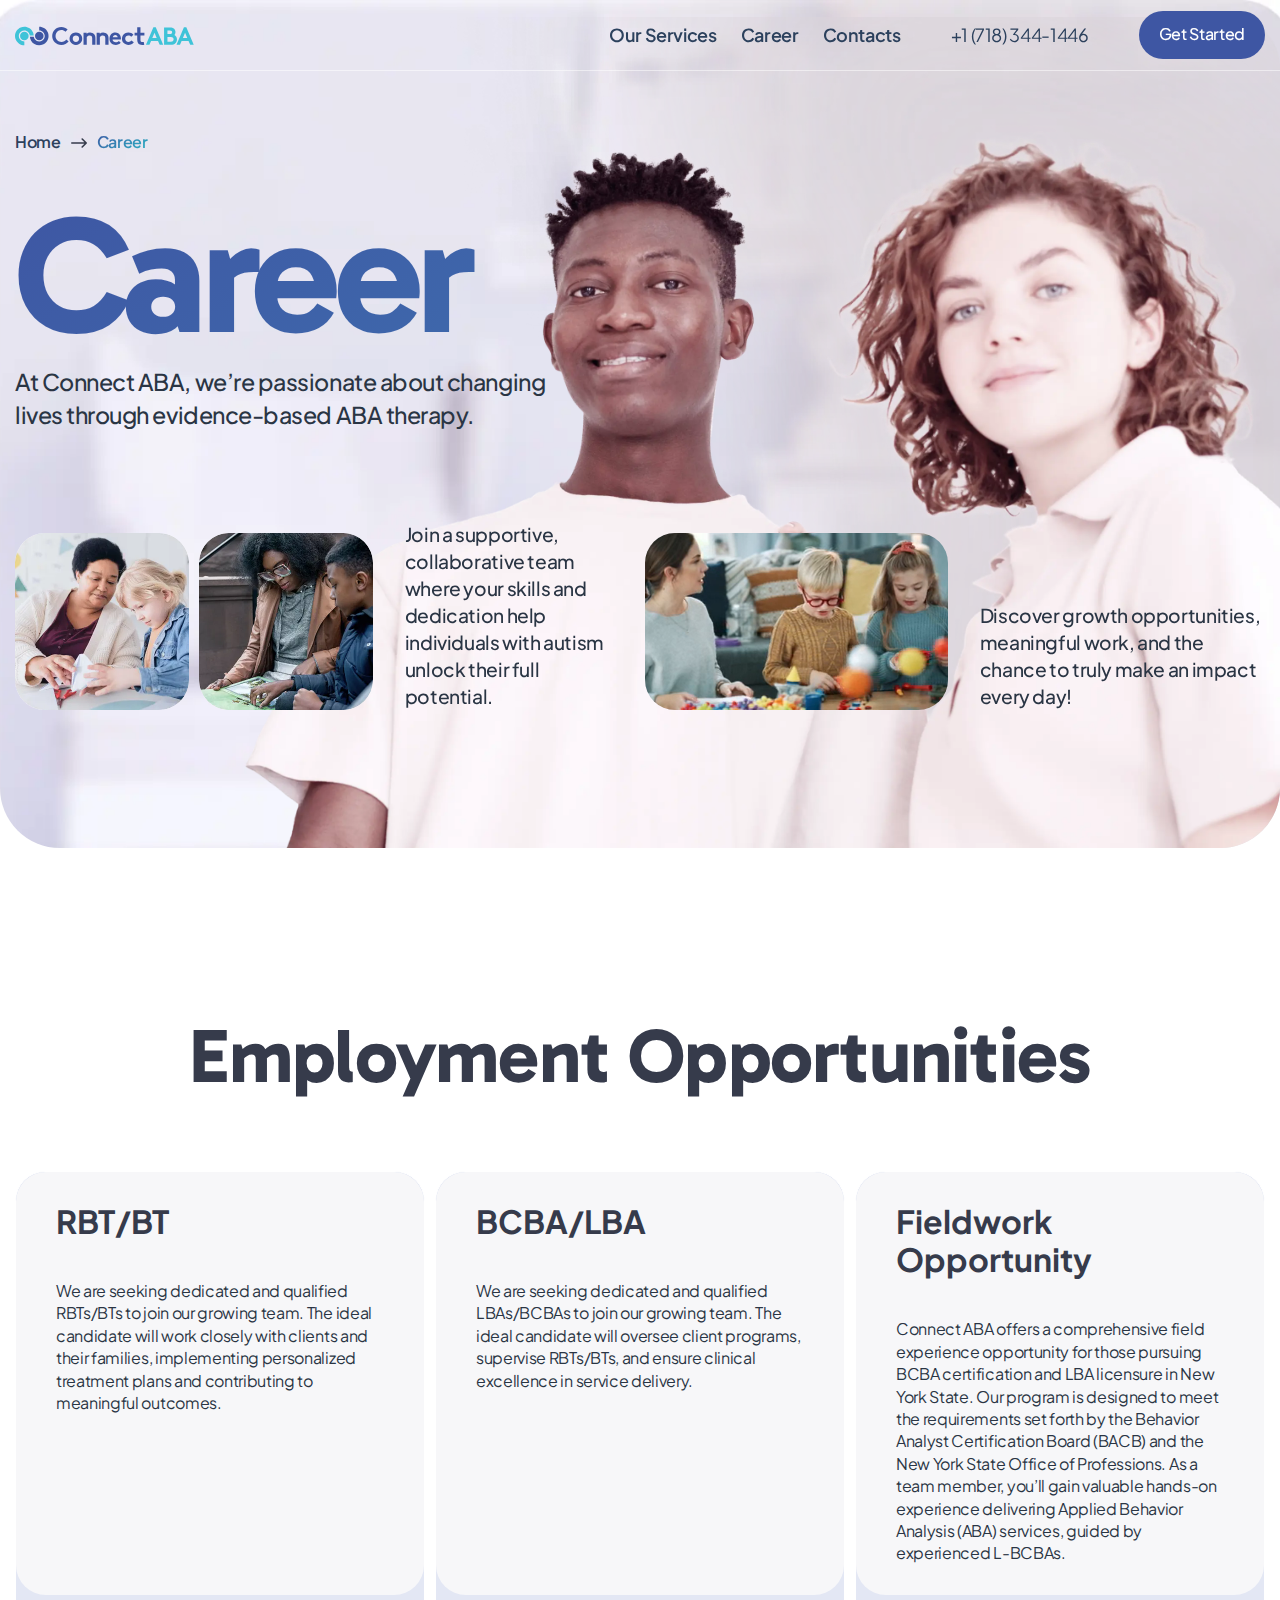
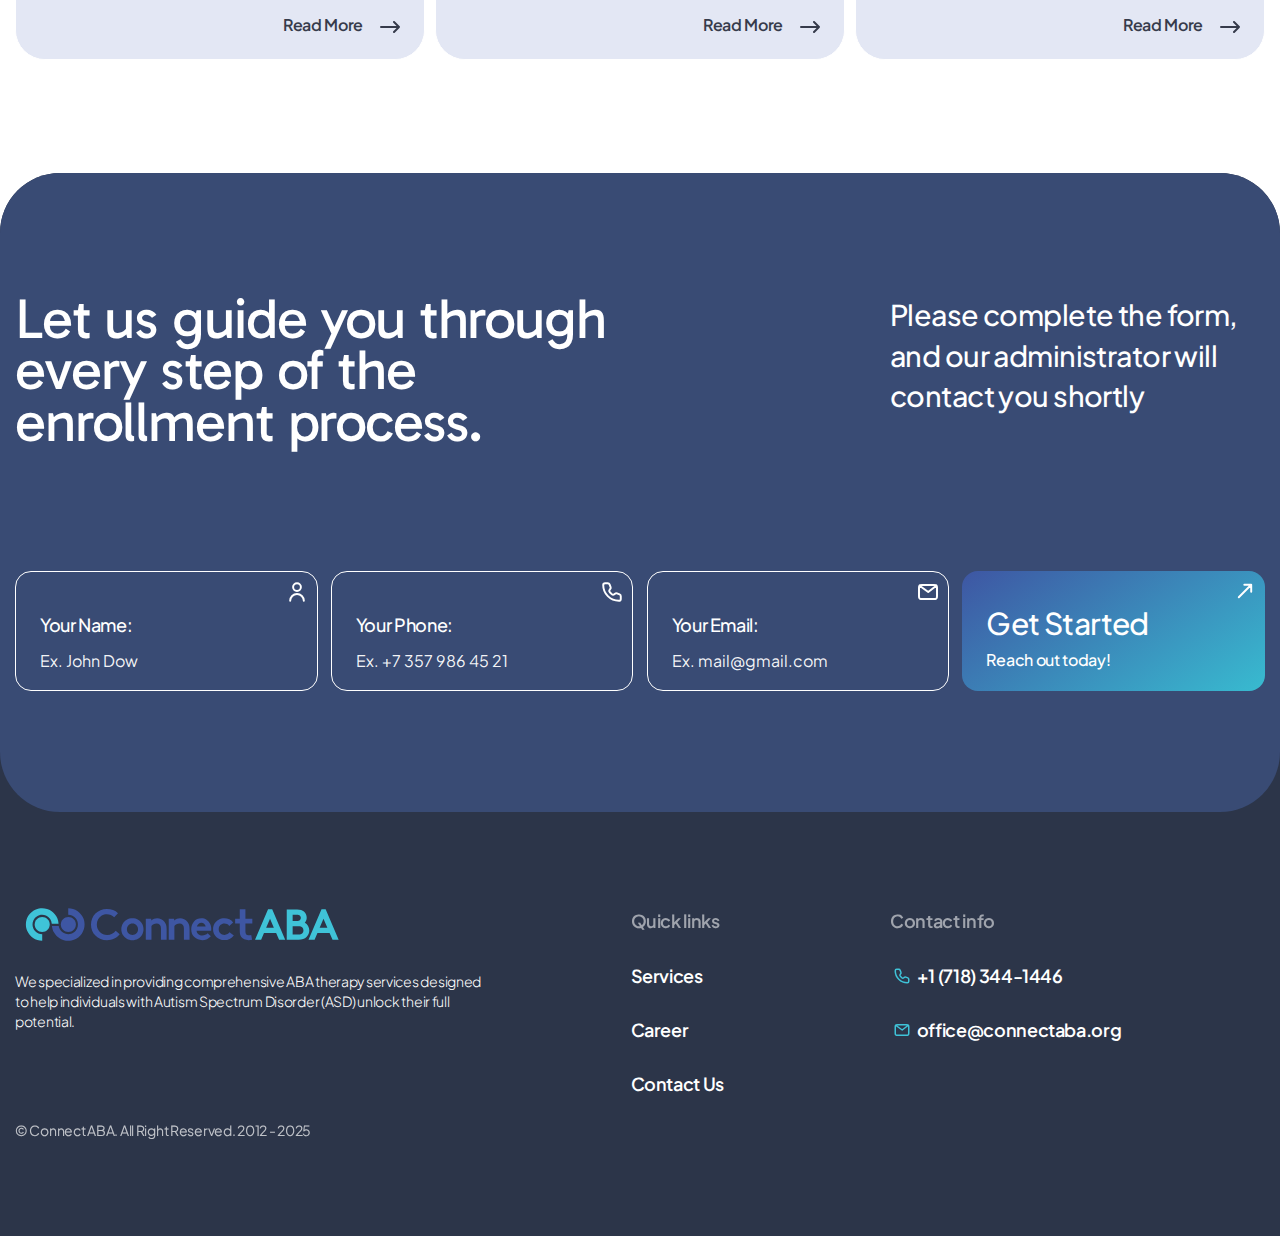
==== career.html @ 240b6f16 "Fix 2" ====
<!DOCTYPE html>
<html lang="en">

<head>
	<title>Career</title>
	<meta charset="UTF-8">
	<meta http-equiv="X-UA-Compatible" content="IE=edge">
	<meta name="format-detection" content="telephone=no">
	<link rel="stylesheet" href="css/style.min.css?_v=20250211203432">
	<link rel="shortcut icon" href="img/favicon.webp" type="image/x-icon">
	<link rel="icon" href="img/favicon.webp" type="image/x-icon">
	<meta name="robots" content="noindex, nofollow">
	<meta name="viewport" content="width=device-width, initial-scale=1.0, maximum-scale=1.2">

	<meta name="keywords" content="">
	<meta name="description" content="">
	<meta name="author" content="">
	<meta name="dcterms.dateCopyrighted" content="2025">
	<meta name="dcterms.rightsHolder" content="">
	<meta name="geo.placename" content="">
	<meta name="geo.region" content="en-us">
	<meta property="og:locale" content="en_US">
	<meta property="og:type" content="website">
	<meta name="twitter:card" content="summary">

</head>

<body>
	<div class="wrapper">
		<header data-scroll="50" class="header">
			<div class="header__container">
				<a href="index.html" style="width: 91px; height: 11px; display: block;" class="header__logo"><img src="img/logo.svg" alt="ConnectABA logo"></a>
				<div class="menu-header">
					<button type="button" class="menu-header__icon icon-menu" aria-label="Mobile menu button"><span></span></button>
					<nav class="menu-header__body">
						<a href="index.html" style="width: 191px; height: 20px; display: block;" class="logo-header-mobile"><img src="img/logo-white.svg" alt="ConnectABA logo"></a>
						<ul class="nav-menu">
							<li class="menu-item current-menu-item"><a href="our-services.html">Our Services</a></li>
							<li class="menu-item"><a href="career.html">Career</a></li>
							<li class="menu-item"><a href="contacts.html">Contacts</a></li>
						</ul>
						<a href="tel:+17183441446" class="menu-header__phone">+1 (718) 344-1446</a>
						<a href="#" data-popup="#popup" class="menu-header__button">Get Started</a>
						<a class="menu-header__mail" href="mailto:office@connectaba.org">office@connectaba.org</a>
						<div class="copyright-text">&#169; Connect ABA. All Right Reserved. 2012 - 2025</div>
					</nav>
				</div>
			</div>
		</header>
		<main class="page">


			<!-- SECTION hero -->
			<section class="hero career">

				<picture>
					<source media="(min-width: 320px) and (max-width: 1024px)" srcset="img/bg-mob-career-section-1.webp" />
					<img src="img/bg-pc-career-section-1.webp" class="bg-hero" alt="Section background">
				</picture>
				<picture>
					<source media="(min-width: 320px) and (max-width: 768px)" srcset="img/image-mob-career-section-1.webp" />
					<img src="img/image-pc-career-section-1.webp" class="image-hero" alt="Smiling couple">
				</picture>

				<div class="hero__container">

					<div class="breadcrumps">
						<a href="">Home</a>
						<img src="img/icon-arrow-right.svg" alt="Right arrow icon">
						<span class="gradient">Career</span>
					</div>

					<div class="hero__content">
						<h1 class="hero__title gradient-1">
							Career
						</h1>
						<div class="hero__description">
							At Connect ABA, we’re passionate about changing lives through evidence-based ABA therapy.
						</div>

						<div class="career-row">
							<div class="career-row__col career-row__col--1">
								<picture>
									<source media="(min-width: 320px) and (max-width: 1200px)" srcset="img/career-mob-01.webp" />
									<img src="img/career-pc-01.webp" alt="Teacher helping girl">
								</picture>
								<picture>
									<source media="(min-width: 320px) and (max-width: 1200px)" srcset="img/career-mob-02.webp" />
									<img src="img/career-pc-02.webp" alt="Teacher helping boy">
								</picture>
								<div class="career-row__text career-row__text--1">
									Join a supportive, collaborative team where your skills and dedication help individuals with autism unlock their full potential.
								</div>
							</div>
							<div class="career-row__col career-row__col--2">
								<div class="career-row__text career-row__text--2">
									Discover growth opportunities, meaningful work, and the chance to truly make an impact every day!
								</div>
								<div class="video-button">
									<!-- <img src="img/icon-play.svg" class="button-play" alt="Play button">
										<picture>
											<source media="(min-width: 320px) and (max-width: 768px)" srcset="img/career-mob-03.webp"/>
											<img src="img/career-pc-03.webp" alt="Teacher helping girl and boy">
										</picture> -->
									<video class="started-video__bg-video started-video__bg-video--pc" autoplay="" muted="" loop="">
										<source src="img/4_mother_help.mp4" type="video/mp4">
										<source src="img/4_mother_help.webm" type="video/webm">
										<source src="img/4_mother_help.mov" type="video/mov">
									</video>
								</div>
							</div>
						</div>
					</div>

				</div>
			</section>
			<!-- End of SECTION hero -->


			<!-- SECTION opportunities -->
			<section class="opportunities">
				<div class="opportunities__container">

					<h2 class="opportunities__title">
						Employment Opportunities
					</h2>
					<div class="items">
						<div class="item">
							<div class="item__content">
								<div class="item__title">
									RBT/BT
								</div>
								<div class="item__text">
									We are seeking dedicated and qualified RBTs/BTs to join our growing team. The ideal candidate will work closely with clients and their families, implementing personalized treatment plans and contributing to meaningful outcomes.
								</div>
							</div>
							<div class="item__bottom">
								<a href="#" data-popup="#rbt-bt" class="item__link">Read More</a>
							</div>
						</div>

						<div class="item">
							<div class="item__content">
								<div class="item__title">
									BCBA/LBA
								</div>
								<div class="item__text">
									We are seeking dedicated and qualified LBAs/BCBAs to join our growing team. The ideal candidate will oversee client programs, supervise RBTs/BTs, and ensure clinical excellence in service delivery.
								</div>
							</div>
							<div class="item__bottom">
								<a href="#" data-popup="#bcba-lba" class="item__link">Read More</a>
							</div>
						</div>

						<div class="item">
							<div class="item__content">
								<div class="item__title">
									Fieldwork Opportunity
								</div>
								<div class="item__text">
									Connect ABA offers a comprehensive field experience opportunity for those pursuing BCBA certification and LBA licensure in New York State. Our program is designed to meet the requirements set forth by the Behavior Analyst Certification Board (BACB) and the New York State Office of Professions. As a team member, you’ll gain valuable hands-on experience delivering Applied Behavior Analysis (ABA) services, guided by experienced L-BCBAs.
								</div>
							</div>
							<div class="item__bottom">
								<a href="#" data-popup="#fieldwork-opportunity" class="item__link">Read More</a>
							</div>
						</div>
					</div>
				</div>
			</section>
			<!-- End of SECTION opportunities -->

		</main>
		<footer class="footer">

			<!-- SECTION footer-blue -->
			<section class="footer-blue">
				<div class="footer-blue__container">
					<div class="footer-blue__texts">
						<h3 class="footer-blue__title">
							Let us guide you through every step of the enrollment process.
						</h3>
						<div class="footer-blue__description">
							Please complete the form, and our administrator will contact you shortly
						</div>
					</div>

					<form name="get-started" class="get-started" action="#" method="POST">
						<div class="get-started__items">
							<div class="get-started__item get-started__item--name">
								<img src="img/icon-user.svg" alt="Name form icon">
								<label for="get-started-name">Your Name:</label>
								<input type="text" id="get-started-name" name="get-started-name" placeholder="Ex. John Dow" class="input">
							</div>
							<div class="get-started__item get-started__item--phone">
								<img src="img/icon-phone.svg" alt="Phone form icon">
								<label for="get-started-phone">Your Phone:</label>
								<input type="text" id="get-started-phone" name="get-started-phone" placeholder="Ex. +7 357 986 45 21" class="input">
							</div>
							<div class="get-started__item get-started__item--email">
								<img src="img/icon-mail.svg" alt="Email form icon">
								<label for="get-started-email">Your Email:</label>
								<input type="text" id="get-started-email" name="get-started-email" placeholder="Ex. mail@gmail.com" class="input">
							</div>
							<div data-popup="#popup" class="get-started__item get-started__item--button no-border">
								<img src="img/icon-diagonal-arrow.svg" alt="Submit button form icon">
								<button class="button">
									<div class="button-text-1">Get Started</div>
									<div class="button-text-2">Reach out today!</div>
								</button>
							</div>
						</div>
					</form>
				</div>
			</section>
			<!-- End of SECTION footer-blue -->


			<!-- SECTION footer-dark -->
			<section class="footer-dark">
				<div class="footer-dark__container">
					<div class="footer-dark__row-1">
						<div class="col col-1">
							<img src="img/logo.svg" class="footer-logo" alt="Website logo">
							<p>We specialized in providing comprehensive ABA therapy services designed to help individuals with Autism Spectrum Disorder (ASD) unlock their full potential.</p>
						</div>
						<div class="col col-2">
							<h3 class="footer-title">Quick links</h3>
							<nav>
								<ul>
									<li><a href="our-services.html">Services</a></li>
									<li><a href="career.html">Career</a></li>
									<li><a href="contacts.html">Contact Us</a></li>
								</ul>
							</nav>
						</div>
						<div class="col">
							<h3 class="footer-title">Contact info</h3>
							<nav>
								<ul>
									<li>
										<a href="tel:+17183441446">
											<img src="img/icon-phone-blue.svg" alt="Phone icon">
											<span>+1 (718) 344-1446</span>
										</a>
									</li>
									<li>
										<a href="mailto:office@connectaba.org">
											<img src="img/icon-mail-blue.svg" alt="Email icon">
											<span>office@connectaba.org</span>
										</a>
									</li>
								</ul>
							</nav>
						</div>
					</div>
					<div class="footer-dark__row-2">
						&#169; Connect ABA. All Right Reserved. 2012 - 2025
					</div>
				</div>
			</section>
			<!-- End of SECTION footer-dark -->

		</footer>
	</div>
	<div id="popup" aria-hidden="true" class="popup">
		<div class="popup__wrapper">
			<div class="popup__content">
				<button data-close type="button" class="popup__close">
					<img src="img/icon-close-white.svg" alt="Close popup">
				</button>
				<div class="popup__text">
					<h2 class="popup-title">Get Started</h2>
					<h3 class="popup-description">Fill in the form and we will contact you shortly</h3>
					<form name="get-started" class="get-started" action="#" method="POST">
						<div class="get-started__items">
							<div class="get-started__item get-started__item--name">
								<img src="img/icon-user.svg" alt="Name form icon">
								<label for="name">Your Name:</label>
								<input type="text" id="name" name="name" placeholder="Ex. John Dow" class="input">
							</div>
							<div class="get-started__item get-started__item--phone">
								<img src="img/icon-phone.svg" alt="Phone form icon">
								<label for="phone">Your Phone:</label>
								<input type="text" id="phone" name="phone" placeholder="Ex. +7 357 986 45 21" class="input">
							</div>
							<div class="get-started__item get-started__item--email">
								<img src="img/icon-mail.svg" alt="Email form icon">
								<label for="email">Your Email:</label>
								<input type="text" id="email" name="email" placeholder="Ex. mail@gmail.com" class="input">
							</div>
							<div class="get-started__item get-started__item--button no-border">
								<img src="img/icon-diagonal-arrow.svg" alt="Submit button form icon">
								<button type="submit" class="button">
									<div class="button-text-1">Get Started</div>
									<div class="button-text-2">Reach out today!</div>
								</button>
							</div>
						</div>
					</form>
				</div>
			</div>
		</div>
	</div>







	<div id="rbt-bt" aria-hidden="true" class="popup popup-opportunities">
		<div class="popup__wrapper">
			<div class="popup__content">
				<button data-close type="button" class="popup__close">
					<img src="img/icon-close-blue.svg" alt="Close popup">
				</button>

				<div class="popup__top-content top-content">
					<img src="img/logo.svg" class="popup-logo" alt="Website logo">
					<div class="content-wrapper">
						<h2 class="top-content__title">
							Position RBT/BT
						</h2>
					</div>
					<div class="content-wrapper">
						<h3 class="top-content__subtitle">
							Position Overview
						</h3>
						<div class="top-content__text">
							We are seeking dedicated and qualified RBTs/BTs to join our growing team. The ideal candidate will work closely with clients and their families, implementing personalized treatment plans and contributing to meaningful outcomes.
						</div>
					</div>
					<div class="content-wrapper">
						<h3 class="top-content__subtitle">
							Key Responsibilities
						</h3>
						<div class="top-content__text">
							<ul>
								<li>Provide one-on-one ABA therapy to clients in various settings (home, daycare, community).</li>
								<li>Implement behavior intervention plans developed by the supervising BCBA.</li>
								<li>Collect and record data on client progress using agency tools/software.</li>
								<li>Communicate effectively with supervisors and families about client progress.</li>
								<li>Attend regular training sessions.</li>
							</ul>
						</div>
					</div>
					<div class="content-wrapper">
						<h3 class="top-content__subtitle">
							Qualifications
						</h3>
						<div class="top-content__text">
							<ul>
								<li>Competitive hourly/annual rates.</li>
								<li>Flexible scheduling options.</li>
								<li>Paid training and professional development opportunities.</li>
								<li>Pension Plan</li>
								<li>Paid sick hours</li>
							</ul>
						</div>
					</div>
					<div class="content-end">

					</div>
				</div>

				<div class="popup__text">
					<h2 class="popup-title">How to Apply</h2>
					<p class="popup-description">
						You can fill the form or submit a cover letter outlining your goals, along with your resume, to <a href="mailto:office@connectaba.org" aria-label="Send an email to office@connectaba.org">office@connectaba.org</a>. Use the subject line: <span>"RBT/BT Application – [Your Name]"</span>.
						<br>For inquiries, contact <a href="tel:+17183441446">+1 (718) 344-1446</a>.
					</p>
					<form name="get-started" class="get-started" action="#" method="POST">
						<div class="get-started__items">
							<div class="get-started__item get-started__item--name">
								<img src="img/icon-user.svg" alt="Name form icon">
								<label for="apply-form-name">Your Name:</label>
								<input type="text" id="apply-form-name" name="apply-form-name" placeholder="Ex. John Dow" class="input">
							</div>
							<div class="get-started__item get-started__item--email">
								<img src="img/icon-mail.svg" alt="Email form icon">
								<label for="apply-form-email">Your Email:</label>
								<input type="text" id="apply-form-email" name="apply-form-email" placeholder="Ex. mail@gmail.com" class="input">
							</div>
							<div class="get-started__item get-started__item--phone">
								<img src="img/icon-phone.svg" alt="Phone form icon">
								<label for="apply-form-phone">Your Phone:</label>
								<input type="text" id="apply-form-phone" name="apply-form-phone" placeholder="Ex. +7 357 986 45 21" class="input">
							</div>
							<div class="get-started__item get-started__item--resume">
								<img src="img/icon-resume.svg" alt="Resume form icon">
								<label for="apply-form-resume">Your Resume (pdf, docx):</label>
								</label>
								<input type="file" name="apply-form-resume" id="apply-form-resume" accept=".pdf, .docx" placeholder="Attach file. Allowed file types: .pdf, .docx" class="input">
							</div>
							<div class="get-started__item get-started__item--cover-letter">
								<label for="apply-form-cover-letter">Cover letter:</label>
								<textarea name="apply-form-cover-letter" id="apply-form-cover-letter" cols="30" rows="5" placeholder="Describe your problem as detailed as possible"></textarea>
							</div>
							<div class="get-started__item get-started__item--button no-border">
								<img src="img/icon-diagonal-arrow.svg" alt="Submit button form icon">
								<button type="submit" class="button">
									<div class="button-text-1">Apply</div>
									<div class="button-text-2">Let’s work together</div>
								</button>
							</div>
						</div>
					</form>
				</div>
			</div>
		</div>
	</div>















	<div id="bcba-lba" aria-hidden="true" class="popup popup-opportunities">
		<div class="popup__wrapper">
			<div class="popup__content">
				<button data-close type="button" class="popup__close">
					<img src="img/icon-close-blue.svg" alt="Popup close icon">
				</button>

				<div class="popup__top-content top-content">
					<img src="img/logo.svg" class="popup-logo" alt="Website logo">
					<div class="content-wrapper">
						<h2 class="top-content__title">
							Position BCBA/LBA
						</h2>
					</div>
					<div class="content-wrapper">
						<h3 class="top-content__subtitle">
							Position Overview
						</h3>
						<div class="top-content__text">
							We are seeking dedicated and qualified LBAs/BCBAs to join our growing team. The ideal candidatewill oversee client programs, supervise RBTs/BTs, and ensure clinical excellence in service delivery.
						</div>
					</div>
					<div class="content-wrapper">
						<h3 class="top-content__subtitle">
							Qualifications
						</h3>
						<div class="top-content__text">
							<ul>
								<li>Current BCBA certification and New York State licensure as an LBA.</li>
								<li>Candidates with an LBA (Graduate Permit) are also welcome to apply.</li>
							</ul>
						</div>
					</div>
					<div class="content-wrapper">
						<h3 class="top-content__subtitle">
							Benefits
						</h3>
						<div class="top-content__text">
							<ul>
								<li>Competitive hourly/annual rates.</li>
								<li>Flexible scheduling options.</li>
								<li>Paid training and professional development opportunities.</li>
								<li>Pension plan</li>
								<li>Paid sick hours</li>
							</ul>
						</div>
					</div>
					<div class="content-end">

					</div>
				</div>

				<div class="popup__text">
					<h2 class="popup-title">How to Apply</h2>
					<p class="popup-description">
						You can fill the form or submit a cover letter outlining your goals, along with your resume, to <a href="mailto:office@connectaba.org" aria-label="Send an email to office@connectaba.org">office@connectaba.org</a>. Use the subject line: <span>"RBT/BT Application – [Your Name]"</span>.
						<br>For inquiries, contact <a href="tel:+17183441446">+1 (718) 344-1446</a>.
					</p>
					<form name="get-started" class="get-started" action="#" method="POST">
						<div class="get-started__items">
							<div class="get-started__item get-started__item--name">
								<img src="img/icon-user.svg" alt="Name form icon">
								<label for="bcba-lba-apply-form-name">Your Name:</label>
								<input type="text" id="bcba-lba-apply-form-name" name="bcba-lba-apply-form-name" placeholder="Ex. John Dow" class="input">
							</div>
							<div class="get-started__item get-started__item--email">
								<img src="img/icon-mail.svg" alt="Email form icon">
								<label for="bcba-lba-apply-form-email">Your Email:</label>
								<input type="text" id="bcba-lba-apply-form-email" name="bcba-lba-apply-form-email" placeholder="Ex. mail@gmail.com" class="input">
							</div>
							<div class="get-started__item get-started__item--phone">
								<img src="img/icon-phone.svg" alt="Phone form icon">
								<label for="bcba-lba-apply-form-phone">Your Phone:</label>
								<input type="text" id="bcba-lba-apply-form-phone" name="bcba-lba-apply-form-phone" placeholder="Ex. +7 357 986 45 21" class="input">
							</div>
							<div class="get-started__item get-started__item--resume">
								<img src="img/icon-resume.svg" alt="Resume form icon">
								<label for="bcba-lba-apply-form-resume">Your Resume (pdf, docx):</label>
								<input type="file" name="bcba-lba-apply-form-resume" id="bcba-lba-apply-form-resume" accept=".pdf, .docx" placeholder="Attach file. Allowed file types: .pdf, .docx" class="input">
							</div>
							<div class="get-started__item get-started__item--cover-letter">
								<label for="bcba-lba-apply-form-cover-letter">Cover letter:</label>
								<textarea name="bcba-lba-apply-form-cover-letter" id="bcba-lba-apply-form-cover-letter" cols="30" rows="5" placeholder="Describe your problem as detailed as possible"></textarea>
							</div>
							<div class="get-started__item get-started__item--button no-border">
								<img src="img/icon-diagonal-arrow.svg" alt="Submit button form icon">
								<button type="submit" class="button">
									<div class="button-text-1">Apply</div>
									<div class="button-text-2">Let’s work together</div>
								</button>
							</div>
						</div>
					</form>
				</div>
			</div>
		</div>
	</div>

















	<div id="fieldwork-opportunity" aria-hidden="true" class="popup popup-opportunities">
		<div class="popup__wrapper">
			<div class="popup__content">
				<button data-close type="button" class="popup__close">
					<img src="img/icon-close-blue.svg" alt="Close popup icon">
				</button>

				<div class="popup__top-content top-content">
					<img src="img/logo.svg" class="popup-logo" alt="Website logo">
					<div class="content-wrapper">
						<h2 class="top-content__title">
							Fieldwork opportunity
						</h2>
					</div>
					<div class="content-wrapper">
						<h3 class="top-content__subtitle">
							Fieldwork opportunity for BCBA certification and LBA license
						</h3>
						<div class="top-content__text">
							Connect ABA offers a comprehensive field experience opportunity for those pursuing BCBA certification and LBA licensure in New York State. Our program is designed to meet the requirements set forth by the Behavior Analyst Certification Board (BACB) and the New York State Office of Professions. As a team member, you’ll gain valuable hands-on experience delivering Applied Behavior Analysis (ABA) services, guided by experienced L-BCBAs.
						</div>
					</div>
					<div class="content-wrapper">
						<h3 class="top-content__subtitle">
							Program Highlights
						</h3>
						<div class="top-content__text">
							<ul>
								<li>Work under the direct supervision of experienced L-BCBAs.</li>
								<li>Tailored schedules to meet the needs of students and working professionals.</li>
								<li>Gain exposure to a variety of cases, including different age groups and developmental challenges.</li>
								<li>Enhance skills in conducting assessments, designing intervention plans, and monitoring client progress.</li>
								<li>Receive training on adhering to the BACB’s ethical standards and best practices.</li>
							</ul>
						</div>
					</div>
					<div class="content-wrapper">
						<h3 class="top-content__subtitle">
							Qualifications
						</h3>
						<div class="top-content__text">
							<ul>
								<li>Competitive hourly/annual rates.</li>
								<li>Flexible scheduling options.</li>
								<li>Paid training and professional development opportunities.</li>
								<li>Pension Plan</li>
								<li>Paid sick hours</li>
							</ul>
						</div>
					</div>
					<div class="content-end">

					</div>
				</div>

				<div class="popup__text">
					<h2 class="popup-title">How to Apply</h2>
					<p class="popup-description">
						You can fill the form or submit a cover letter outlining your goals, along with your resume, to <a href="mailto:office@connectaba.org" aria-label="Send an email to office@connectaba.org">office@connectaba.org</a>. Use the subject line: <span>"RBT/BT Application – [Your Name]"</span>.
						<br>For inquiries, contact <a href="tel:+17183441446">+1 (718) 344-1446</a>.
					</p>
					<form name="get-started" class="get-started" action="#" method="POST">
						<div class="get-started__items">
							<div class="get-started__item get-started__item--name">
								<img src="img/icon-user.svg" alt="Name form icon">
								<label for="opportunity-apply-form-name">Your Name:</label>
								<input type="text" id="opportunity-apply-form-name" name="opportunity-apply-form-name" placeholder="Ex. John Dow" class="input">
							</div>
							<div class="get-started__item get-started__item--email">
								<img src="img/icon-mail.svg" alt="Email form icon">
								<label for="opportunity-apply-form-email">Your Email:</label>
								<input type="text" id="opportunity-apply-form-email" name="opportunity-apply-form-email" placeholder="Ex. mail@gmail.com" class="input">
							</div>
							<div class="get-started__item get-started__item--phone">
								<img src="img/icon-phone.svg" alt="Phone form icon">
								<label for="opportunity-apply-form-phone">Your Phone:</label>
								<input type="text" id="opportunity-apply-form-phone" name="opportunity-apply-form-phone" placeholder="Ex. +7 357 986 45 21" class="input">
							</div>
							<div class="get-started__item get-started__item--resume">
								<img src="img/icon-resume.svg" alt="Resume form icon">
								<label for="opportunity-apply-form-resume">Your Resume (pdf, docx):</label>
								</label>
								<input type="file" name="opportunity-apply-form-resume" id="opportunity-apply-form-resume" accept=".pdf, .docx" placeholder="Attach file. Allowed file types: .pdf, .docx" class="input">
							</div>
							<div class="get-started__item get-started__item--cover-letter">
								<label for="opportunity-apply-form-cover-letter">Cover letter:</label>
								<textarea name="opportunity-apply-form-cover-letter" id="opportunity-apply-form-cover-letter" cols="30" rows="5" placeholder="Describe your problem as detailed as possible"></textarea>
							</div>
							<div class="get-started__item get-started__item--button no-border">
								<img src="img/icon-diagonal-arrow.svg" alt="Submit button form icon">
								<button type="submit" class="button">
									<div class="button-text-1">Apply</div>
									<div class="button-text-2">Let’s work together</div>
								</button>
							</div>
						</div>
					</form>
				</div>
			</div>
		</div>
	</div>
	<script src="js/app.min.js?_v=20250211203432"></script>
</body>

</html>
---- css/style.min.css ----
@font-face{font-family:Gabarito;font-display:swap;src:url(../fonts/Gabarito-Black.woff2) format("woff2");font-weight:900;font-style:normal}@font-face{font-family:Gabarito;font-display:swap;src:url(../fonts/Gabarito-Bold.woff2) format("woff2");font-weight:700;font-style:normal}@font-face{font-family:Gabarito;font-display:swap;src:url(../fonts/Gabarito-ExtraBold.woff2) format("woff2");font-weight:800;font-style:normal}@font-face{font-family:Gabarito;font-display:swap;src:url(../fonts/Gabarito-Medium.woff2) format("woff2");font-weight:500;font-style:normal}@font-face{font-family:Gabarito;font-display:swap;src:url(../fonts/Gabarito-Regular.woff2) format("woff2");font-weight:400;font-style:normal}@font-face{font-family:Gabarito;font-display:swap;src:url(../fonts/Gabarito-SemiBold.woff2) format("woff2");font-weight:600;font-style:normal}@font-face{font-family:Inter;font-display:swap;src:url(../fonts/Inter-Regular.woff2) format("woff2");font-weight:400;font-style:normal}@font-face{font-family:"Plus Jakarta Sans";font-display:swap;src:url(../fonts/PlusJakartaSans-Bold.woff2) format("woff2");font-weight:700;font-style:normal}@font-face{font-family:"Plus Jakarta Sans";font-display:swap;src:url(../fonts/PlusJakartaSans-ExtraBold.woff2) format("woff2");font-weight:800;font-style:normal}@font-face{font-family:"Plus Jakarta Sans";font-display:swap;src:url(../fonts/PlusJakartaSans-Light.woff2) format("woff2");font-weight:300;font-style:normal}@font-face{font-family:"Plus Jakarta Sans";font-display:swap;src:url(../fonts/PlusJakartaSans-Medium.woff2) format("woff2");font-weight:500;font-style:normal}@font-face{font-family:"Plus Jakarta Sans";font-display:swap;src:url(../fonts/PlusJakartaSans-Regular.woff2) format("woff2");font-weight:400;font-style:normal}@font-face{font-family:"Plus Jakarta Sans";font-display:swap;src:url(../fonts/PlusJakartaSans-SemiBold.woff2) format("woff2");font-weight:600;font-style:normal}*{padding:0;margin:0;border:0}*,*::after,*::before{box-sizing:border-box}*::after,*::before{display:inline-block}body,html{height:100%;min-width:320px}body{color:#2a3544;line-height:1;font-family:"Plus Jakarta Sans";font-size:1rem;-ms-text-size-adjust:100%;-moz-text-size-adjust:100%;-webkit-text-size-adjust:100%;-webkit-font-smoothing:antialiased;-moz-osx-font-smoothing:grayscale}button,input,textarea{font-family:"Plus Jakarta Sans";font-size:inherit;line-height:inherit;color:inherit;background-color:rgba(0,0,0,0)}input,textarea{width:100%}label{display:inline-block}button,option,select{cursor:pointer}a{display:inline-block;color:inherit;text-decoration:none}ul li{list-style:none}img{vertical-align:top}h1,h2,h3,h4,h5,h6{font-weight:inherit;font-size:inherit}.lock body{overflow:hidden;touch-action:none;-ms-scroll-chaining:none;overscroll-behavior:none}.wrapper{min-height:100%;display:flex;flex-direction:column;overflow:hidden}@supports(overflow:clip){.wrapper{overflow:clip}}.wrapper>main{flex:1 1 auto}.wrapper>*{min-width:0}[class*=__container]{max-width:86.375rem;margin:0 auto;padding:0 .9375rem}[class*="--gc"]{display:grid;min-width:0;grid-template-columns:.9375rem 1fr minmax(auto,84.5rem) 1fr .9375rem}[class*="--gc"]>*{min-width:0;grid-column:3/4}.icon-menu{display:none}@media(max-width:64.06125em){.icon-menu{display:block;position:relative;width:1.875rem;height:1.125rem;z-index:5}}@media(max-width:64.06125em)and (any-hover:none){.icon-menu{cursor:default}}@media(max-width:64.06125em){.icon-menu span,.icon-menu::after,.icon-menu::before{content:"";transition:all .3s ease 0s;left:0;position:absolute;width:100%;height:.125rem;background-color:#363b4b;border-radius:1px}.icon-menu::before{top:0;width:68%}.icon-menu::after{bottom:0;width:68%}.icon-menu span{top:calc(50% - .0625rem)}.menu-open .icon-menu span{width:0;background-color:rgba(255,255,255,0)}.menu-open .icon-menu::after,.menu-open .icon-menu::before{background-color:#6379a6}.menu-open .icon-menu::before{top:calc(50% - .0625rem);-webkit-transform:rotate(-45deg);transform:rotate(-45deg)}.menu-open .icon-menu::after{bottom:calc(50% - .0625rem);-webkit-transform:rotate(45deg);transform:rotate(45deg)}}body::after{content:"";background-color:rgba(0,0,0,.5);position:fixed;width:100%;height:100%;top:0;left:0;opacity:0;transition:opacity .8s ease 0s;pointer-events:none;z-index:149}.popup-show body::after{opacity:1}.popup{position:fixed;top:0;left:0;bottom:0;right:0;padding:30px 10px;transition:visibility .8s ease 0s;visibility:hidden;pointer-events:none}.popup_show{z-index:150;visibility:visible;overflow:auto;pointer-events:auto}.popup_show .popup__content{visibility:visible;-webkit-transform:scale(1);transform:scale(1)}.popup__wrapper{display:flex;flex-direction:column;align-items:center;min-height:100%;flex:1 1 auto;width:100%;display:flex;justify-content:center;align-items:center}.popup__content{visibility:hidden;-webkit-transform:scale(0);transform:scale(0);transition:-webkit-transform .3s ease 0s;transition:transform .3s ease 0s;transition:transform .3s ease 0s,-webkit-transform .3s ease 0s;background-color:#eee;padding:20px;width:100%;max-width:900px;border-radius:20px}.lock .popup__content{visibility:visible}.popup__content{background:#394b74;border-radius:24px;max-width:1350px;padding:30px 20px 40px;overflow:hidden}@media(min-width:29.99875em){.popup__content{padding:30px 30px 60px}}@media(min-width:86.375em){.popup__content{padding:50px;border-radius:60px}}.popup__close{display:block;margin:0 0 0 auto;width:30px;height:30px;outline:0}@media(min-width:64.06125em){.popup__close{width:40px;height:40px}}@media(min-width:86.375em){.popup__close{width:50px;height:50px}}.popup__close img{width:100%;height:100%;transition:all .3s ease 0s}@media(any-hover:hover){.popup__close img:hover{-webkit-transform:rotate(-90deg);transform:rotate(-90deg)}}.popup .popup-title{font-family:Gabarito;font-weight:400;font-size:40px;line-height:90%;letter-spacing:-.02em;color:#fff;text-align:center;margin-bottom:20px;padding-top:30px}@media(min-width:29.99875em){.popup .popup-title{font-size:60px;padding-top:0}}@media(min-width:64.06125em){.popup .popup-title{font-size:80px}}.popup .popup-description{font-weight:500;font-size:16px;line-height:140%;letter-spacing:-.02em;color:#fff;text-align:center;margin-bottom:60px}@media(min-width:29.99875em){.popup .popup-description{font-size:25px;margin-bottom:70px}}@media(min-width:64.06125em){.popup .popup-description{font-size:30px;margin-bottom:80px}}.get-started__items{display:flex;flex-wrap:wrap;gap:10px;justify-content:space-between}.get-started__item{border:1px solid #fff;border-radius:16px;padding:24px 4px;height:120px;position:relative}@media(any-hover:hover){.get-started__item:hover{background:rgba(0,0,0,.1)}.get-started__item:active{background:rgba(0,0,0,.1)}}.get-started__item--name{flex:1 1 100%}@media(min-width:64.06125em){.get-started__item--name{flex:0 1 calc(50% - 5px)}}.get-started__item--phone{flex:1 1 100%}@media(min-width:64.06125em){.get-started__item--phone{flex:0 1 calc(50% - 5px)}}.get-started__item--email{flex:1 1 100%}@media(min-width:64.06125em){.get-started__item--email{flex:0 1 calc(70% - 10px)}}.get-started__item--button{background:linear-gradient(147deg,#3e56a3 0,#38bbd0 100%);flex:1 1 100%}@media(any-hover:hover){.get-started__item--button:hover{background:linear-gradient(147deg,#5770c4 0,#3fc3d8 65%,#3fc3d8 100%)}}@media(min-width:64.06125em){.get-started__item--button{flex:0 1 30%}}.get-started__item img{position:absolute;top:0;right:0;width:40px;height:40px}.get-started__item label{padding-top:18px;padding-bottom:1px;padding-left:20px;font-weight:500;font-size:18px;line-height:120%;letter-spacing:-.02em;color:#fff}.get-started .input{height:48px;padding:4px 20px;border-radius:12px;border:initial;color:#fff}.get-started .button{height:100%;width:100%;text-align:left}.get-started .button-text-1{font-weight:500;font-size:30px;line-height:120%;letter-spacing:-.02em;color:#fff;padding-top:10px;padding-bottom:9px;padding-left:20px}.get-started .button-text-2{font-weight:500;font-size:16px;line-height:120%;letter-spacing:-.02em;padding-left:20px;color:#fff}#video .popup__content,#video-2 .popup__content{padding-bottom:35.7%}.popup-opportunities .popup__close{position:relative;z-index:10}.popup-opportunities .popup__content{position:relative;z-index:2}.popup-opportunities .popup__text{position:relative;z-index:3}@media(min-width:64.06125em){.popup-opportunities .popup__text{padding:0 120px 50px}}@media(min-width:86.375em){.popup-opportunities .popup__text{padding:0 100px 50px}}.popup-opportunities .popup__text::before{content:"";position:absolute;border-radius:24px 24px 0 0;top:-59px;left:-30px;width:calc(100% + 60px);height:60px;background:#394b74;z-index:2}@media(min-width:86.375em){.popup-opportunities .popup__text::before{border-radius:60px 60px 0 0;left:-50px;width:calc(100% + 100px)}}.popup-opportunities .popup__text::after{content:"";position:absolute;top:0;left:-50px;width:calc(100% + 100px);height:calc(100% + 62px);background:#394b74;z-index:-1}.popup-opportunities .popup-title{text-align:left;font-weight:400;letter-spacing:-.02em;color:#fff;margin:0}@media(min-width:86.375em){.popup-opportunities .popup-title{padding-bottom:5rem}}@media(min-width:20em)and (max-width:86.375em){.popup-opportunities .popup-title{padding-bottom:clamp(1.5625rem ,.5267184557rem + 5.1789077213vw ,5rem)}}@media(max-width:20em){.popup-opportunities .popup-title{padding-bottom:1.5625rem}}.popup-opportunities .popup-description{text-align:left;margin:0}@media(min-width:86.375em){.popup-opportunities .popup-description{padding-bottom:6.25rem}}@media(min-width:20em)and (max-width:86.375em){.popup-opportunities .popup-description{padding-bottom:clamp(3.125rem ,2.1833804143rem + 4.7080979284vw ,6.25rem)}}@media(max-width:20em){.popup-opportunities .popup-description{padding-bottom:3.125rem}}.popup-opportunities .popup-description a{text-decoration:underline}.popup-opportunities .popup-description span{color:#aabeeb}.popup-opportunities .get-started__item{flex:0 1 calc(50% - 5px)}@media(max-width:47.99875em){.popup-opportunities .get-started__item{flex:1 1 100%!important}}.popup-opportunities .get-started__item--cover-letter{flex:0 1 calc(70% - 10px);height:auto}.popup-opportunities .get-started__item--button{flex:0 1 30%;height:auto}.popup-opportunities textarea{padding:14px 20px 4px;border-radius:12px;border:initial;color:#fff}.popup-opportunities textarea:focus{outline:0}.popup__top-content{background-color:#fff;border-radius:24px 24px 0 0;padding:30px 30px 40px;overflow:hidden;position:relative;z-index:1;margin:-70px -30px -30px}@media(min-width:29.99875em){.popup__top-content{padding:30px 30px 60px}}@media(min-width:64.06125em){.popup__top-content{padding:100px 150px 50px}}@media(min-width:86.375em){.popup__top-content{border-radius:60px 60px 0 0;margin:-100px -50px -50px}}.content-end{height:100px}.top-content{display:flex;flex-direction:column;gap:50px}.top-content__title{font-family:Gabarito;font-weight:500;letter-spacing:-.02em;color:#363b4b;margin-bottom:10px}@media(min-width:86.375em){.top-content__title{font-size:5rem}}@media(min-width:20em)and (max-width:86.375em){.top-content__title{font-size:clamp(2.1875rem ,1.3400423729rem + 4.2372881356vw ,5rem)}}@media(max-width:20em){.top-content__title{font-size:2.1875rem}}.top-content__subtitle{font-weight:700;line-height:120%;color:#363b4b;padding-bottom:24px}@media(min-width:86.375em){.top-content__subtitle{font-size:2rem}}@media(min-width:20em)and (max-width:86.375em){.top-content__subtitle{font-size:clamp(1.375rem ,1.1866760829rem + .9416195857vw ,2rem)}}@media(max-width:20em){.top-content__subtitle{font-size:1.375rem}}.top-content__text{font-weight:400;font-size:16px;line-height:140%;letter-spacing:-.02em;color:#2a3544}.top-content__text ul{padding-left:20px}.top-content__text li{list-style-type:disc}.top-content__text li:not(:last-child){margin-bottom:.5rem}.popup-logo{width:191px;height:20px;margin-bottom:10px}@media(min-width:47.99875em){.popup-logo{width:287px;height:30px}}@media(max-width:64.06125em){.popup-logo{margin-top:20px}}.spollers{display:grid;gap:15px}.spollers__item{font-size:1.25rem}.spollers__title{width:100%;cursor:default;text-align:left;position:relative;list-style:none}.spollers__title::-webkit-details-marker,.spollers__title::marker{display:none}._spoller-init .spollers__title{cursor:pointer}._spoller-init .spollers__title::after{content:"";position:absolute;right:0;top:calc(50% - 20px);width:40px;height:40px;background:url(../img/icon-faq-arrow-down.svg) 0 0 no-repeat;transition:opacity .5s ease 0s}._spoller-init .spollers__title._spoller-active{color:#3e61a8}._spoller-init .spollers__title._spoller-active::after{background:url(../img/icon-faq-arrow-up.svg) 0 0 no-repeat}.spollers__body{position:relative;z-index:3;padding-left:60px}@media(min-width:47.99875em){.spollers__body{padding-left:87px}}.ibg{width:100%;height:100%;-o-object-fit:cover;object-fit:cover}.ibg--top{-o-object-position:top;object-position:top}.ibg--bottom{-o-object-position:bottom;object-position:bottom}.ibg--left{-o-object-position:left;object-position:left}.ibg--right{-o-object-position:right;object-position:right}.ibg--contain{-o-object-fit:contain;object-fit:contain}.page{background-color:rgba(0,0,0,0)!important}.hero{position:relative}.bg-hero{position:absolute;top:0;left:0;width:100%;height:100%;-o-object-fit:cover;object-fit:cover}input:focus,select:focus,textarea:focus{outline:0}.gradient{background:linear-gradient(147deg,#3e56a3 0,#29b6c5 100%);background-clip:text;-webkit-background-clip:text;-webkit-text-fill-color:transparent}.gradient-1{background:linear-gradient(147deg,#3e56a3 0,#3e7cb5 100%);background-clip:text;-webkit-background-clip:text;-webkit-text-fill-color:transparent}@supports not ((-webkit-background-clip:text) or (background-clip:text)){.gradient,.gradient-1{color:#3e56a3}}.swiper-pagination-bullets{padding-top:30px;display:flex;justify-content:center;align-items:center;gap:5px}.swiper-pagination-bullet{display:block;flex:0 1 50px;height:4px;border-radius:2px;background-color:#fff}.swiper-pagination-bullet-active{background-color:#3e80b7}.breadcrumps{display:flex;gap:10px;flex-wrap:wrap;align-items:center;padding-bottom:5px}@media(min-width:47.99875em){.breadcrumps{padding-bottom:15px}}@media(min-width:64.06125em){.breadcrumps{padding-bottom:30px}}.breadcrumps a,.breadcrumps span{font-weight:600;font-size:16px;line-height:150%;letter-spacing:-.02em;color:#2c415d}.breadcrumps img{width:16px;height:16px;-webkit-transform:translate(0,1px);transform:translate(0,1px)}.video-button{position:relative}.video-button .button-play{position:absolute;top:5px;right:5px;width:44px!important;height:44px!important;opacity:.7;transition:opacity .3s ease 0s;z-index:2}@media(max-width:47.99875em){.video-button .button-play{width:24px;height:24px}}@media(any-hover:hover){.video-button:hover .button-play{opacity:1!important}}.header{position:fixed;left:0;top:0;width:100%;min-height:3.125rem;border-bottom:1px solid rgba(255,255,255,.5);z-index:100}@media(min-width:64.06125em){.header{min-height:4.0625rem}}.header__container{display:flex;align-items:center;justify-content:space-between;gap:3.125rem}@media(min-width:64.06125em){.header__container{padding-top:.625rem;padding-bottom:.625rem}}@media(min-width:29.99875em){.header__logo{width:11.1875rem!important;height:1.1875rem!important}}.header::before{content:"";position:absolute;top:0;left:0;width:100%;height:100%;background-color:rgba(255,255,255,.65);backdrop-filter:blur(20px);z-index:-1;opacity:0;transition:opacity .3s ease 0s}.header._header-scroll::before{opacity:1}.menu-header{min-height:3.125rem;display:flex;align-items:center;gap:1.25rem;border-radius:24px}@media(min-width:64.06125em){.menu-header{gap:3.125rem;border-radius:initial}}.menu-header__body{display:flex;align-items:center;gap:3.125rem;transition:left .3s}@media(max-width:64.06125em){.menu-header__body{position:fixed;top:0;left:-100%;width:100%;height:100vh;padding:5px 15px 50px;background:#394b74;flex-direction:column;color:#fff!important;overflow:auto}}@media(max-width:29.99875em){.menu-header__body{gap:1.25rem}}.menu-header__body::before{content:"";position:fixed;width:100%;height:4.375rem;left:-100%;top:0;transition:left .3s;z-index:2}.menu-open .menu-header__body{left:0}.menu-open .menu-header__body::before{left:0}.menu-header__social-links{display:flex;justify-content:center;align-items:center;gap:1.25rem;order:4;margin-bottom:2.5vh}@media(max-width:23.5em){.menu-header__social-links{margin-bottom:2vh}}@media(min-width:64.06125em){.menu-header__social-links{display:none;order:initial}}.menu-header__phone{font-weight:400;letter-spacing:-.02em;font-size:20px;line-height:150%;text-decoration:underline;color:#fff;order:5}@media(min-width:64.06125em){.menu-header__phone{font-size:18px;line-height:150%;color:#2c415d;text-decoration:none;order:initial}}@media(any-hover:hover){.menu-header__phone:hover{color:#3581b3}}.menu-header__mail{font-weight:400;letter-spacing:-.02em;font-size:20px;line-height:150%;text-decoration:underline;color:#fff;order:7}@media(min-width:64.06125em){.menu-header__mail{display:none!important;order:initial}}.menu-header__button{border-radius:100px;padding:13px 20px 16px;background-color:#3e56a3;font-size:16px;color:#fff;font-weight:500;line-height:120%;letter-spacing:-.02em;transition:all .3s ease 0s}@media(any-hover:hover){.menu-header__button:hover{background-color:#2faec2}.menu-header__button:active{background-color:#128496}}@media(max-width:64.06125em){.menu-header__button{order:3;margin-bottom:8.95vh;font-size:20px;color:#3a4e7a;background:#fff;padding:22px 40px 24px}}@media(max-width:26.25em){.menu-header__button{margin-bottom:8.76vh}}@media(max-width:23.5em){.menu-header__button{margin-bottom:7.45vh}}.nav-menu{display:flex;align-items:center;gap:1.5rem}@media(max-width:64.06125em){.nav-menu{flex-direction:column;gap:5vh;padding-bottom:8.95vh;order:2}}@media(max-width:26.25em){.nav-menu{padding-bottom:8.76vh;gap:4vh}}@media(max-width:23.5em){.nav-menu{padding-bottom:7.45vh}}.logo-header-mobile{margin-top:40px;margin-bottom:8.95vh}@media(max-width:26.25em){.logo-header-mobile{margin-bottom:8.76vh}}@media(max-width:23.5em){.logo-header-mobile{margin-bottom:7.45vh}}@media(min-width:64.06125em){.logo-header-mobile{display:none!important;order:1}}.logo-header-mobile img{width:100%;height:100%}.menu-item{font-weight:600;font-size:18px;line-height:150%;letter-spacing:-.02em;color:#2c415d}@media(any-hover:hover){.menu-item:hover{color:#3581b3}}@media(max-width:64.06125em){.menu-item{font-weight:400;font-size:40px;line-height:90%;color:#fff}}@media(max-width:47.99875em){.menu-item{font-size:35px}}@media(max-width:26.25em){.menu-item{font-size:32px}}@media(max-width:23.5em){.menu-item{font-size:27px}}.footer{margin-top:-61px;background:#2c3549;border-radius:60px 60px 0 0;padding:0;z-index:10}@media(max-width:29.99875em){.footer{margin-top:-25px;border-radius:24px 24px 0 0}}.footer-blue{background:#394b74;border-radius:60px}@media(max-width:29.99875em){.footer-blue{border-radius:24px}}@media(min-width:86.375em){.footer-blue__container{padding-top:8.125rem}}@media(min-width:20em)and (max-width:86.375em){.footer-blue__container{padding-top:clamp(2.5rem ,.8050847458rem + 8.4745762712vw ,8.125rem)}}@media(max-width:20em){.footer-blue__container{padding-top:2.5rem}}@media(min-width:86.375em){.footer-blue__container{padding-bottom:8.125rem}}@media(min-width:20em)and (max-width:86.375em){.footer-blue__container{padding-bottom:clamp(2.5rem ,.8050847458rem + 8.4745762712vw ,8.125rem)}}@media(max-width:20em){.footer-blue__container{padding-bottom:2.5rem}}.footer-blue__texts{display:flex;gap:20%}@media(min-width:86.375em){.footer-blue__texts{padding-bottom:8.125rem}}@media(min-width:20em)and (max-width:86.375em){.footer-blue__texts{padding-bottom:clamp(3.75rem ,2.43173258rem + 6.5913370998vw ,8.125rem)}}@media(max-width:20em){.footer-blue__texts{padding-bottom:3.75rem}}@media(max-width:47.99875em){.footer-blue__texts{flex-direction:column}}.footer-blue__title{font-family:Gabarito;flex:0 0 50%;font-weight:400;line-height:90%;letter-spacing:-.02em;color:#fff}@media(min-width:86.375em){.footer-blue__title{font-size:3.75rem}}@media(min-width:20em)and (max-width:86.375em){.footer-blue__title{font-size:clamp(1.625rem ,.9846986817rem + 3.2015065913vw ,3.75rem)}}@media(max-width:20em){.footer-blue__title{font-size:1.625rem}}@media(max-width:47.99875em){.footer-blue__title{margin-bottom:50px}}@media(max-width:29.99875em){.footer-blue__title{margin-bottom:30px}}.footer-blue__description{font-weight:500;line-height:140%;letter-spacing:-.02em;color:#fff}@media(min-width:86.375em){.footer-blue__description{font-size:1.875rem}}@media(min-width:20em)and (max-width:86.375em){.footer-blue__description{font-size:clamp(1rem ,.736346516rem + 1.31826742vw ,1.875rem)}}@media(max-width:20em){.footer-blue__description{font-size:1rem}}@media(min-width:64.06125em){.footer-blue .get-started__item{flex:0 1 calc(25% - 10px)}}@media(min-width:86.375em){.footer-dark__container{padding-top:6.25rem}}@media(min-width:20em)and (max-width:86.375em){.footer-dark__container{padding-top:clamp(3.125rem ,2.1833804143rem + 4.7080979284vw ,6.25rem)}}@media(max-width:20em){.footer-dark__container{padding-top:3.125rem}}@media(min-width:86.375em){.footer-dark__container{padding-bottom:6.25rem}}@media(min-width:20em)and (max-width:86.375em){.footer-dark__container{padding-bottom:clamp(3.125rem ,2.1833804143rem + 4.7080979284vw ,6.25rem)}}@media(max-width:20em){.footer-dark__container{padding-bottom:3.125rem}}.footer-dark__row-1{display:flex;gap:1vw;justify-content:space-between}@media(max-width:56.25em){.footer-dark__row-1{display:block}}.footer-dark__row-1 .footer-logo{width:335px;height:35px;margin-bottom:30px}.footer-dark__row-1 .footer-logo img{width:100%;height:100%;margin-bottom:0}.footer-dark__row-2{font-weight:400;font-size:14px;line-height:150%;letter-spacing:-.02em;color:#fff;opacity:.7;padding-top:25px}@media(max-width:56.25em){.footer-dark__row-2{padding-top:0}}.footer-dark .col{flex:0 1 30%;font-weight:300;font-size:14px;line-height:140%;letter-spacing:-.02em;color:#fff}@media(max-width:56.25em){.footer-dark .col{margin-bottom:3.125rem}}.footer-dark .col-1{flex:0 1 38%}.footer-dark .col-2{padding-left:10vw}@media(max-width:56.25em){.footer-dark .col-2{padding-left:0}}.footer-dark .footer-title{font-weight:600;font-size:18px;line-height:150%;letter-spacing:-.02em;color:#fff;opacity:.55;padding-bottom:30px}.footer-dark a{font-weight:600;font-size:18px;line-height:130%;letter-spacing:-.02em;color:#fff}@media(any-hover:hover){.footer-dark a:hover{color:#3581b3}}.footer-dark ul li:not(:last-child){margin-bottom:1.875rem}.footer-dark ul li img{margin-bottom:0}.hero{position:relative}.hero__container{padding-top:75px}@media(min-width:86.375em){.hero__container{padding-bottom:9.0625rem}}@media(min-width:20em)and (max-width:86.375em){.hero__container{padding-bottom:clamp(4.6875rem ,3.36923258rem + 6.5913370998vw ,9.0625rem)}}@media(max-width:20em){.hero__container{padding-bottom:4.6875rem}}@media(min-width:64.06125em){.hero__container{padding-top:130px}}.hero__title{font-family:Gabarito;font-weight:700;line-height:109%;letter-spacing:-.032em}@media(min-width:86.375em){.hero__title{font-size:11.1875rem}}@media(min-width:20em)and (max-width:86.375em){.hero__title{font-size:clamp(3.4375rem ,1.1022834275rem + 11.6760828625vw ,11.1875rem)}}@media(max-width:20em){.hero__title{font-size:3.4375rem}}@media(max-width:87.5em){.hero__title{letter-spacing:-.035em}}@media(max-width:81.25em){.hero__title{letter-spacing:-.039em}}@media(max-width:71.5625em){.hero__title{letter-spacing:-.045em}}.hero__subtitle{padding-top:70vw;padding-bottom:3.125rem;font-weight:600;line-height:110%;color:#363b4b;max-width:100%;position:relative;z-index:1}@media(min-width:86.375em){.hero__subtitle{font-size:3.375rem}}@media(min-width:20em)and (max-width:86.375em){.hero__subtitle{font-size:clamp(1.5625rem ,1.0163606403rem + 2.7306967985vw ,3.375rem)}}@media(max-width:20em){.hero__subtitle{font-size:1.5625rem}}@media(min-width:56.25em){.hero__subtitle{padding-top:3.125rem;padding-bottom:3.125rem;max-width:45%}}@media(min-width:100em){.hero__subtitle{padding-top:6vw;padding-bottom:4.375rem}}.hero__description{font-weight:500;line-height:140%;letter-spacing:-.02em;color:#2a3544;max-width:100%;padding-bottom:25px;position:relative;z-index:1}@media(min-width:86.375em){.hero__description{font-size:1.5rem}}@media(min-width:20em)and (max-width:86.375em){.hero__description{font-size:clamp(1rem ,.8493408663rem + .7532956685vw ,1.5rem)}}@media(max-width:20em){.hero__description{font-size:1rem}}@media(min-width:47.99875em){.hero__description{padding-bottom:90px}}@media(min-width:56.25em){.hero__description{max-width:45%}}@media(min-width:93.75em){.hero__description{padding-bottom:130px}}.hero .bg-hero{position:absolute;top:0;left:0;width:100%;height:100%;-o-object-fit:cover;object-fit:cover;z-index:-1}.hero .image-hero{position:absolute;bottom:initial;top:60px;right:0;width:100%;height:auto;-o-object-fit:contain;object-fit:contain;z-index:0}@media(min-width:43.75em){.hero .image-hero{top:0}}@media(min-width:48.75em){.hero .image-hero{top:initial;bottom:0;right:0;width:auto;height:calc(100% - 50px);-o-object-fit:cover;object-fit:cover}}@media(min-width:56.25em){.hero .image-hero{height:calc(100% - 100px)}}@media(min-width:64.06125em){.hero .image-hero{width:100%;height:calc(100% - 17px);-o-object-fit:contain;object-fit:contain}}@media(min-width:109.375em){.hero .image-hero{width:auto;height:calc(100% - 17px);-o-object-fit:contain;object-fit:contain}}.hero .hero-row{display:flex;gap:10px;justify-content:space-between}@media(max-width:64.06125em){.hero .hero-row{flex-wrap:wrap}}.hero .hero-row__col-1{display:flex;justify-content:space-between;border-radius:30px;backdrop-filter:blur(20px);background:rgba(255,255,255,.4);width:423px;height:172px;display:flex;align-items:flex-end;position:relative}@media(max-width:64.06125em){.hero .hero-row__col-1{order:2}}@media(max-width:56.25em){.hero .hero-row__col-1{border-radius:12px}}@media(max-width:44.375em){.hero .hero-row__col-1{width:initial;flex:0 1 60%}}@media(max-width:41.875em){.hero .hero-row__col-1{height:110px}}@media(max-width:38.75em){.hero .hero-row__col-1{flex:0 1 calc(100% - 125px)}}.hero .hero-row__col-1 img{width:261px;height:173px;-webkit-transform:translate(0,-24px);transform:translate(0,-24px)}@media(max-width:56.25em){.hero .hero-row__col-1 img{border-radius:12px}}@media(max-width:44.375em){.hero .hero-row__col-1 img{width:230px;height:155px}}@media(max-width:41.875em){.hero .hero-row__col-1 img{width:175px;height:125px;position:absolute;right:0;top:0;z-index:-1}}@media(max-width:25em){.hero .hero-row__col-1 img{width:146px;height:99px;-webkit-transform:translate(0,-10px);transform:translate(0,-10px)}}.hero .hero-row__col-2{margin-right:auto;border-radius:16px}@media(max-width:64.06125em){.hero .hero-row__col-2{order:1;flex:0 0 100%}}@media(max-width:56.25em){.hero .hero-row__col-2{border-radius:12px}}.hero .hero-row__col-3{width:399px;flex:0 0 399px;height:172px;position:relative;border-radius:30px;overflow:hidden;position:relative;z-index:2}@media(max-width:56.25em){.hero .hero-row__col-3{width:225px;flex:0 0 225px;border-radius:12px}}@media(max-width:64.06125em){.hero .hero-row__col-3{order:3}}@media(max-width:41.875em){.hero .hero-row__col-3{height:110px}}@media(max-width:41.8125em){.hero .hero-row__col-3{width:25%;flex:0 1 38%}}@media(max-width:38.75em){.hero .hero-row__col-3{width:112px;flex:0 0 112px}}@media(any-hover:hover){.hero .hero-row__col-3:hover .button-play{opacity:1!important}}.hero .hero-row__col-3 a{height:100%;width:100%}.hero .hero-row__col-3 .button-play{position:absolute;top:5px;right:5px;opacity:.7;transition:opacity .3s ease 0s;z-index:2;width:44px;height:44px}@media(max-width:47.99875em){.hero .hero-row__col-3 .button-play{width:24px;height:24px}}.hero .hero-row__col-3 .video-cover{position:absolute;width:100%;height:100%;-o-object-fit:cover;object-fit:cover;-o-object-position:center;object-position:center;z-index:1}.hero .col-1-text{padding-bottom:24px}@media(max-width:41.875em){.hero .col-1-text{padding-bottom:10px}}.hero .line-1{padding:10px 0 10px 15px;font-weight:700;font-size:16px;line-height:120%;letter-spacing:-.01em;color:#363b4b}@media(max-width:41.875em){.hero .line-1{width:50px}}.hero .line-2{padding:0 0 0 15px;font-weight:800;line-height:92%;letter-spacing:-.01em}@media(min-width:86.375em){.hero .line-2{font-size:1.875rem}}@media(min-width:20em)and (max-width:86.375em){.hero .line-2{font-size:clamp(1.0625rem ,.8176789077rem + 1.2241054614vw ,1.875rem)}}@media(max-width:20em){.hero .line-2{font-size:1.0625rem}}@media(max-width:29.0625em){.hero .line-2{width:100px}}.hero .get-started__item{padding:16px 4px 24px 16px;width:237px;height:172px;display:flex;justify-content:flex-end;flex-direction:column}@media(max-width:41.875em){.hero .get-started__item{height:130px}}@media(max-width:64.06125em){.hero .get-started__item{flex:0 0 100%;width:100%;margin-bottom:15px}}@media(min-width:64.06125em){.hero .get-started__item{border-radius:30px}}.hero .button{display:flex;flex-direction:column;justify-content:end}.hero .button-text-1{font-weight:500;font-size:24px;line-height:120%;letter-spacing:-.02em;color:#fff;padding-bottom:5px}.hero .button-text-2{font-weight:500;font-size:16px;line-height:120%;letter-spacing:-.02em;color:#fff}.only-text{background:#fff;border-radius:24px;margin-top:-25px;margin-bottom:-25px;position:relative;z-index:7}@media(min-width:64.06125em){.only-text{border-radius:60px;margin-top:-60px;margin-bottom:-60px}}@media(min-width:86.375em){.only-text__container{padding-top:9.375rem}}@media(min-width:20em)and (max-width:86.375em){.only-text__container{padding-top:clamp(3.4375rem ,1.6484227872rem + 8.945386064vw ,9.375rem)}}@media(max-width:20em){.only-text__container{padding-top:3.4375rem}}@media(min-width:86.375em){.only-text__container{padding-bottom:9.375rem}}@media(min-width:20em)and (max-width:86.375em){.only-text__container{padding-bottom:clamp(3.4375rem ,1.6484227872rem + 8.945386064vw ,9.375rem)}}@media(max-width:20em){.only-text__container{padding-bottom:3.4375rem}}.only-text__row{display:flex;gap:20px;justify-content:space-between;align-items:flex-start}@media(max-width:64.06125em){.only-text__row{display:block}}.only-text__col-small{flex:0 1 30%;order:1;font-weight:400;font-size:16px;line-height:130%;color:#363b4b}.only-text__col-small img{margin-right:20px;-webkit-transform:translate(0,-10px);transform:translate(0,-10px)}.only-text__col-small ul{padding-top:5px}.only-text__col-small li{display:flex;margin-bottom:2.5rem}.only-text__col-big{font-family:Gabarito;flex:0 1 59%;font-weight:400;line-height:100%;letter-spacing:-.03em;color:#363b4b;order:2}@media(min-width:86.375em){.only-text__col-big{font-size:3.125rem}}@media(min-width:20em)and (max-width:86.375em){.only-text__col-big{font-size:clamp(1.875rem ,1.4983521657rem + 1.8832391714vw ,3.125rem)}}@media(max-width:20em){.only-text__col-big{font-size:1.875rem}}@media(max-width:64.06125em){.only-text__col-big{padding-bottom:60px}}.only-text__col-big span{font-family:Gabarito;font-weight:700}.services{position:relative;background-color:#ebecf6;z-index:6}@media(min-width:86.375em){.services__container{padding-top:13.125rem}}@media(min-width:20em)and (max-width:86.375em){.services__container{padding-top:clamp(5rem ,2.5517890772rem + 12.2410546139vw ,13.125rem)}}@media(max-width:20em){.services__container{padding-top:5rem}}@media(min-width:86.375em){.services__container{padding-bottom:13.125rem}}@media(min-width:20em)and (max-width:86.375em){.services__container{padding-bottom:clamp(5rem ,2.5517890772rem + 12.2410546139vw ,13.125rem)}}@media(max-width:20em){.services__container{padding-bottom:5rem}}.services__title{font-weight:700;line-height:100%;letter-spacing:-.01em;color:#363b4b;text-align:center}@media(min-width:86.375em){.services__title{font-size:5rem}}@media(min-width:20em)and (max-width:86.375em){.services__title{font-size:clamp(2.8125rem ,2.15336629rem + 3.2956685499vw ,5rem)}}@media(max-width:20em){.services__title{font-size:2.8125rem}}@media(min-width:86.375em){.services__title{margin-bottom:5rem}}@media(min-width:20em)and (max-width:86.375em){.services__title{margin-bottom:clamp(2.8125rem ,2.15336629rem + 3.2956685499vw ,5rem)}}@media(max-width:20em){.services__title{margin-bottom:2.8125rem}}.services__items{display:flex;flex-wrap:wrap;justify-content:center;align-items:center;gap:5px}@media(min-width:47.99875em){.services__items{gap:10px}}.services__item{flex:1 1 100%;border:1px solid #fff;border-radius:21px;overflow:hidden;padding:70px 20px 30px 24px;height:100%;position:relative;background:rgba(99,88,141,.05);padding:44px 12px 20px 12px}@media(min-width:23.125em){.services__item{flex:0 1 calc(50% - 5px);min-height:250px}}@media(min-width:64.06125em){.services__item{border-radius:30px;flex:0 1 calc(33.3% - 10px)}}@media(min-width:78.125em){.services__item{flex:0 1 calc(25% - 10px)}}.services__subtitle{font-weight:700;font-size:20px;line-height:120%;color:#363b4b;margin-bottom:18px;padding-top:6px}@media(min-width:29.99875em){.services__subtitle{padding-top:0}}@media(min-width:29.99875em){.services__subtitle{margin-bottom:20px}}.services__text{font-weight:400;font-size:13px;line-height:140%;letter-spacing:-.02em;color:#2a3544}@media(min-width:29.99875em){.services__text{font-size:16px}}.services__item--1{order:1}.services__item--2{order:3}.services__item--3{order:4}.services__item--4{order:2}@media(max-width:23.125em){.services__item--4{min-height:320px}}.services__item--5{order:5}@media(max-width:23.125em){.services__item--5{min-height:320px}}.services__item--6{order:6}.services__item--7{order:7}.services__item--8{order:8}@media(min-width:78.125em){.services__item--1,.services__item--2,.services__item--3,.services__item--4,.services__item--5,.services__item--6,.services__item--7,.services__item--8{order:initial}}.services-icon{position:absolute;top:5px;right:5px;width:37px;height:37px}@media(min-width:29.99875em){.services-icon{width:48px;height:48px}}.services-bg{position:absolute;top:0;left:0;width:100%;height:100%;-o-object-position:center;object-position:center;-o-object-fit:cover;object-fit:cover}.why{background:#fff;border-radius:24px;margin-top:-25px;margin-bottom:-25px;position:relative;z-index:7}@media(min-width:64.06125em){.why{border-radius:60px;margin-top:-60px;margin-bottom:-60px}}@media(min-width:86.375em){.why__container{padding-top:9.375rem}}@media(min-width:20em)and (max-width:86.375em){.why__container{padding-top:clamp(3.4375rem ,1.6484227872rem + 8.945386064vw ,9.375rem)}}@media(max-width:20em){.why__container{padding-top:3.4375rem}}@media(min-width:86.375em){.why__container{padding-bottom:9.375rem}}@media(min-width:20em)and (max-width:86.375em){.why__container{padding-bottom:clamp(3.4375rem ,1.6484227872rem + 8.945386064vw ,9.375rem)}}@media(max-width:20em){.why__container{padding-bottom:3.4375rem}}.why__row{display:flex;gap:50px}@media(max-width:64.06125em){.why__row{display:block}}.why__title{font-family:Gabarito;font-weight:700;line-height:100%;letter-spacing:-.03em;flex:0 1 50%}@media(min-width:86.375em){.why__title{font-size:5rem}}@media(min-width:20em)and (max-width:86.375em){.why__title{font-size:clamp(2.8125rem ,2.15336629rem + 3.2956685499vw ,5rem)}}@media(max-width:20em){.why__title{font-size:2.8125rem}}@media(max-width:64.06125em){.why__title{margin-bottom:20px}}.why__description{flex:0 1 50%;font-weight:400;line-height:140%;letter-spacing:-.02em;color:#2a3544;padding-top:20px}@media(min-width:86.375em){.why__description{font-size:1.5rem}}@media(min-width:20em)and (max-width:86.375em){.why__description{font-size:clamp(1.0625rem ,.930673258rem + .65913371vw ,1.5rem)}}@media(max-width:20em){.why__description{font-size:1.0625rem}}.why__description span{font-weight:800}.why__items{display:flex;justify-content:center;align-items:center;gap:10px;height:-webkit-max-content;height:max-content}@media(min-width:86.375em){.why__items{padding-top:8.125rem}}@media(min-width:20em)and (max-width:86.375em){.why__items{padding-top:clamp(3.4375rem ,2.0250706215rem + 7.0621468927vw ,8.125rem)}}@media(max-width:20em){.why__items{padding-top:3.4375rem}}@media(max-width:86.375em){.why__items{flex-wrap:wrap}}.why__item{border-radius:20px;padding:24px;display:flex;flex-direction:column;align-items:stretch;height:100%;flex:1 1 100%;flex-direction:row}@media(min-width:47.99875em){.why__item{border-radius:30px;padding:24px 24px 40px 24px;flex:0 1 calc(50% - 10px);min-height:280px;flex-direction:column}}@media(min-width:64.06125em){.why__item{flex:0 1 calc(33% - 10px);min-height:315px}}@media(min-width:86.375em){.why__item{flex:0 1 19.99%;min-height:400px}}.why__item--1{background:#3e67ab}.why__item--2{background:#3f77b3}.why__item--3{background:#2b81b7}.why__item--4{background:#329ac3}.why__item--5{background:#2faac3}.why .why__number{font-weight:700;line-height:100%;color:#fff;margin-bottom:20px}@media(min-width:86.375em){.why .why__number{font-size:5rem}}@media(min-width:20em)and (max-width:86.375em){.why .why__number{font-size:clamp(2.375rem ,1.584039548rem + 3.9548022599vw ,5rem)}}@media(max-width:20em){.why .why__number{font-size:2.375rem}}@media(max-width:47.99875em){.why .why__number{margin-right:30px}}@media(max-width:29.99875em){.why .why__number{margin-bottom:24px}}.why__subtitle{font-weight:700;font-size:24px;line-height:120%;color:#fff;margin-bottom:20px}@media(max-width:29.99875em){.why__subtitle{margin-bottom:24px}}.why__text{font-weight:500;font-size:16px;line-height:140%;letter-spacing:-.02em;color:#fff;margin-bottom:auto}.started-video{position:relative;padding-top:30%}@media(max-width:47.99875em){.started-video{padding-top:60%}}.started-video__bg-video{position:absolute;top:0;left:0;width:100%;height:100%;-o-object-fit:cover;object-fit:cover;z-index:-1}.started-video .video-bg{position:absolute;top:0;left:0;width:100%;height:100%;-o-object-fit:cover;object-fit:cover;z-index:-1;background:rgba(67,54,47,.6)}.started-video__container{display:flex;gap:100px;justify-content:space-between}@media(min-width:86.375em){.started-video__container{padding-bottom:9.375rem}}@media(min-width:20em)and (max-width:86.375em){.started-video__container{padding-bottom:clamp(6.25rem ,5.3083804143rem + 4.7080979284vw ,9.375rem)}}@media(max-width:20em){.started-video__container{padding-bottom:6.25rem}}@media(max-width:47.99875em){.started-video__container{display:block}}.started-video__title{font-family:Gabarito;font-weight:600;line-height:110%;letter-spacing:-.02em;color:#fff}@media(min-width:86.375em){.started-video__title{font-size:6.25rem}}@media(min-width:20em)and (max-width:86.375em){.started-video__title{font-size:clamp(2.125rem ,.8820621469rem + 6.2146892655vw ,6.25rem)}}@media(max-width:20em){.started-video__title{font-size:2.125rem}}@media(max-width:47.99875em){.started-video__title{margin-bottom:30px}}.started-video__wrapper{max-width:400px}.started-video__description{font-weight:600;line-height:140%;letter-spacing:-.02em;color:#fff}@media(min-width:86.375em){.started-video__description{font-size:1.25rem}}@media(min-width:20em)and (max-width:86.375em){.started-video__description{font-size:clamp(.875rem ,.7620056497rem + .5649717514vw ,1.25rem)}}@media(max-width:20em){.started-video__description{font-size:.875rem}}@media(min-width:86.375em){.started-video__description{margin-bottom:2.5rem}}@media(min-width:20em)and (max-width:86.375em){.started-video__description{margin-bottom:clamp(1.25rem ,.8733521657rem + 1.8832391714vw ,2.5rem)}}@media(max-width:20em){.started-video__description{margin-bottom:1.25rem}}.started-video .get-started__item{padding:16px 4px 12px 12px}@media(min-width:47.99875em){.started-video .get-started__item{padding:24px 4px 24px 24px}}.started-video .button-text-1{text-align:left;font-weight:500;line-height:120%;letter-spacing:-.02em;color:#fff;margin-bottom:15px}@media(min-width:86.375em){.started-video .button-text-1{font-size:1.875rem}}@media(min-width:20em)and (max-width:86.375em){.started-video .button-text-1{font-size:clamp(1rem ,.736346516rem + 1.31826742vw ,1.875rem)}}@media(max-width:20em){.started-video .button-text-1{font-size:1rem}}.started-video .button-text-2{text-align:left;font-weight:500;line-height:120%;letter-spacing:-.02em;color:#fff}@media(min-width:86.375em){.started-video .button-text-2{font-size:1rem}}@media(min-width:20em)and (max-width:86.375em){.started-video .button-text-2{font-size:clamp(.75rem ,.6746704331rem + .3766478343vw ,1rem)}}@media(max-width:20em){.started-video .button-text-2{font-size:.75rem}}.how{position:relative;background:#fff;border-radius:24px;margin-top:-25px;margin-bottom:-25px;z-index:7;padding-bottom:380px}@media(min-width:86.375em){.how{padding-top:11.875rem}}@media(min-width:20em)and (max-width:86.375em){.how{padding-top:clamp(3.4375rem ,.8951271186rem + 12.7118644068vw ,11.875rem)}}@media(max-width:20em){.how{padding-top:3.4375rem}}@media(min-width:47.99875em){.how{padding-bottom:480px}}@media(min-width:64.06125em){.how{min-height:125vh;padding-bottom:0}}@media(min-width:100em){.how{min-height:100vh}}@media(min-width:64.06125em){.how{border-radius:60px;margin-top:-60px;margin-bottom:-60px}}.how__bg{position:absolute;bottom:0;right:28%;height:90%;width:auto;-o-object-fit:contain;object-fit:contain;z-index:-1}@media(min-width:100em){.how__bg{right:30%}}@media(max-width:64.06125em){.how__bg{right:calc(50% - 231px);height:450px;width:auto}}@media(max-width:47.99875em){.how__bg{right:calc(50% - 183px);height:355px;max-width:100%}}.how__row{display:block}@media(min-width:64.06125em){.how__row{display:flex}}.how__col{width:100%}@media(min-width:64.06125em){.how__col{flex:0 1 50%}}.how__title{font-family:Gabarito;font-weight:700;line-height:100%;letter-spacing:-.03em;margin-bottom:50px}@media(min-width:86.375em){.how__title{font-size:5rem}}@media(min-width:20em)and (max-width:86.375em){.how__title{font-size:clamp(2.8125rem ,2.15336629rem + 3.2956685499vw ,5rem)}}@media(max-width:20em){.how__title{font-size:2.8125rem}}@media(min-width:64.06125em){.how__title{margin-bottom:30px;width:370px;max-width:80%}}.how__description{font-weight:400;font-size:18px;line-height:140%;letter-spacing:-.02em;color:#2a3544;margin-bottom:60px}@media(min-width:64.06125em){.how__description{width:375px;max-width:80%}}.spollers{position:relative}@media(min-width:64.06125em){.spollers{border:1px solid #eaebf1;border-radius:40px;padding:30px}}.spollers::before{content:"";position:absolute;top:0;left:0;height:100%;width:100%;border-radius:40px;backdrop-filter:blur(30px);background:rgba(255,255,255,.8)}.spollers__item{z-index:1}.spollers__item:not(:last-child){padding-bottom:16px;border-bottom:1px solid #eaebf1}.spollers__title{font-weight:600;font-size:24px;line-height:120%;color:#333f56;display:flex;align-items:center;padding-right:44px}@media(min-width:47.99875em){.spollers__title{font-size:28px}}.spollers__title img{margin-right:1.25rem;width:40px;height:40px}@media(min-width:29.99875em){.spollers__title img{margin-right:25px}}@media(min-width:47.99875em){.spollers__title img{width:60px;height:60px}}.spollers__subtitle{font-weight:700;font-size:16px;line-height:150%;color:#333f56;padding-top:16px;padding-bottom:8px}@media(min-width:29.99875em){.spollers__subtitle{font-size:18px}}.spollers__text{font-weight:400;font-size:14px;line-height:150%;color:#333f56}@media(min-width:29.99875em){.spollers__text{font-size:16px}}.testimonials{background-color:#e6e3f2}@media(min-width:86.375em){.testimonials{padding-top:11.25rem}}@media(min-width:20em)and (max-width:86.375em){.testimonials{padding-top:clamp(5.3125rem ,3.5234227872rem + 8.945386064vw ,11.25rem)}}@media(max-width:20em){.testimonials{padding-top:5.3125rem}}@media(min-width:86.375em){.testimonials{padding-bottom:11.25rem}}@media(min-width:20em)and (max-width:86.375em){.testimonials{padding-bottom:clamp(5.3125rem ,3.5234227872rem + 8.945386064vw ,11.25rem)}}@media(max-width:20em){.testimonials{padding-bottom:5.3125rem}}.testimonials__title{font-family:Gabarito;font-weight:700;text-align:center;line-height:100%;letter-spacing:-.01em;color:#363b4b}@media(min-width:86.375em){.testimonials__title{font-size:5rem}}@media(min-width:20em)and (max-width:86.375em){.testimonials__title{font-size:clamp(2.8125rem ,2.15336629rem + 3.2956685499vw ,5rem)}}@media(max-width:20em){.testimonials__title{font-size:2.8125rem}}@media(min-width:86.375em){.testimonials__title{margin-bottom:5rem}}@media(min-width:20em)and (max-width:86.375em){.testimonials__title{margin-bottom:clamp(2.8125rem ,2.15336629rem + 3.2956685499vw ,5rem)}}@media(max-width:20em){.testimonials__title{margin-bottom:2.8125rem}}.review{background:#fff;border-radius:30px;position:relative;padding:56px 30px 30px;display:flex;flex-direction:column;justify-content:space-between}.review__text{font-weight:400;font-size:16px;line-height:140%;letter-spacing:-.02em;color:#2a3544;padding-bottom:30px}.review__footer{border-top:2px dotted #e6e3f2;padding:30px 0 0;display:flex;gap:16px}.review__footer img{width:50px;height:50px}.review__name{font-weight:800;font-size:18px;line-height:115%;letter-spacing:-.01em;color:#363b4b;margin-bottom:6px}@media(min-width:29.99875em){.review__name{font-size:20px}}.review__info{font-weight:300;font-size:14px;line-height:115%;letter-spacing:-.01em;color:#363b4b}@media(min-width:em()){.review__info{font-size:16px}}.review-decor{position:absolute;left:30px;top:-9px;width:33px;height:43px}@media(min-width:86.375em){.swiper-pagination{display:none}}.hero.services-page{border-radius:0 0 24px 24px;z-index:2;padding-bottom:0;overflow:hidden}@media(min-width:64.06125em){.hero.services-page{border-radius:0 0 60px 60px}}.hero.services-page .image-hero{-o-object-fit:cover;object-fit:cover}@media((min-width:47.99875em) and (max-width:64.06125em)){.hero.services-page .image-hero{width:80%;top:20vw}}@media(max-width:47.99875em){.hero.services-page .image-hero{top:-5vw!important;width:100%}}@media(max-width:29.99875em){.hero.services-page .image-hero{top:5vw!important}}.hero__description--services{margin-top:55vh;max-width:100%;font-weight:500;font-size:16px;line-height:140%;letter-spacing:-.02em;color:#2a3544}@media(min-width:48.125em){.hero__description--services{font-size:18px;margin-top:10vh;max-width:375px}}.hero-row-bottom{display:flex;gap:10px}.hero-row-bottom__item-1{border-radius:30px;padding:21px 22px;backdrop-filter:blur(20px);background:rgba(255,255,255,.4);width:100%;max-width:300px;flex:0 1 300px}@media(max-width:47.99875em){.hero-row-bottom__item-1{border-radius:16px;padding:16px}}.hero-row-bottom__item-2{border-radius:30px;padding:21px 22px;backdrop-filter:blur(20px);background:rgba(255,255,255,.4);width:100%;max-width:300px}@media(max-width:47.99875em){.hero-row-bottom__item-2{border-radius:16px;padding:16px}}.hero-row-bottom .items-title{font-weight:800;font-size:18px;line-height:120%;letter-spacing:-.01em;margin-bottom:16px}@media(min-width:47.99875em){.hero-row-bottom .items-title{font-size:20px}}.hero-row-bottom .items-text{font-weight:400;font-size:12px;line-height:120%;letter-spacing:-.01em;color:#363b4b}@media(min-width:29.99875em){.hero-row-bottom .items-text{font-size:14px}}@media(min-width:47.99875em){.hero-row-bottom .items-text{font-size:16px}}.started-video-services{border-radius:24px;margin-top:-25px;margin-bottom:-25px;position:relative;z-index:7;overflow:hidden;padding-top:65%;padding-bottom:60px}@media(min-width:47.99875em){.started-video-services{padding-top:50%}}@media(min-width:64.06125em){.started-video-services{border-radius:0;margin-top:-60px;margin-bottom:-60px;padding-top:35%;z-index:0;padding-bottom:120px}}.started-video-services .started-video__container{padding-bottom:0}.started-video-text{font-family:Gabarito;font-weight:400;line-height:94%;letter-spacing:-.02em;color:#fff;width:100%;flex:1 1 100%}@media(min-width:86.375em){.started-video-text{font-size:5rem}}@media(min-width:20em)and (max-width:86.375em){.started-video-text{font-size:clamp(1.75rem ,.7707156309rem + 4.8964218456vw ,5rem)}}@media(max-width:20em){.started-video-text{font-size:1.75rem}}.features{padding-bottom:120px;background:#e3e0f7;position:relative;z-index:3;border-radius:24px 24px 0 0;overflow:hidden}@media(min-width:64.06125em){.features{border-radius:60px 60px 0 0}}.features__container{display:flex;gap:20px}@media(min-width:47.99875em){.features__container{gap:30px}}@media(min-width:64.06125em){.features__container{gap:40px}}@media(min-width:86.375em){.features__row{padding-top:8.125rem}}@media(min-width:20em)and (max-width:86.375em){.features__row{padding-top:clamp(3.4375rem ,2.0250706215rem + 7.0621468927vw ,8.125rem)}}@media(max-width:20em){.features__row{padding-top:3.4375rem}}@media(min-width:86.375em){.features__row{padding-bottom:3.75rem}}@media(min-width:20em)and (max-width:86.375em){.features__row{padding-bottom:clamp(2.1875rem ,1.7166902072rem + 2.3540489642vw ,3.75rem)}}@media(max-width:20em){.features__row{padding-bottom:2.1875rem}}@media(min-width:86.375em){.features__number img{width:5rem}}@media(min-width:20em)and (max-width:86.375em){.features__number img{width:clamp(2.1875rem ,1.3400423729rem + 4.2372881356vw ,5rem)}}@media(max-width:20em){.features__number img{width:2.1875rem}}@media(min-width:86.375em){.features__number img{height:5rem}}@media(min-width:20em)and (max-width:86.375em){.features__number img{height:clamp(2.1875rem ,1.3400423729rem + 4.2372881356vw ,5rem)}}@media(max-width:20em){.features__number img{height:2.1875rem}}@media(min-width:47.99875em){.features__number img{margin-top:-5px}}@media(min-width:64.06125em){.features__number img{margin-top:-8px}}@media(min-width:64.06125em){.features__content{display:flex;gap:30px}}.features__title{font-family:Gabarito;font-weight:500;line-height:100%;letter-spacing:-.01em;color:#3e67ab;margin-bottom:1.875rem}@media(min-width:86.375em){.features__title{font-size:3.75rem}}@media(min-width:20em)and (max-width:86.375em){.features__title{font-size:clamp(2.1875rem ,1.7166902072rem + 2.3540489642vw ,3.75rem)}}@media(max-width:20em){.features__title{font-size:2.1875rem}}@media(min-width:64.06125em){.features__title{flex:0 0 30%}}.features__title span{display:block;padding-top:8px;font-family:Gabarito;font-weight:400;line-height:100%;letter-spacing:-.01em;color:#3e67ab}@media(min-width:86.375em){.features__title span{font-size:2rem}}@media(min-width:20em)and (max-width:86.375em){.features__title span{font-size:clamp(1rem ,.6986817326rem + 1.5065913371vw ,2rem)}}@media(max-width:20em){.features__title span{font-size:1rem}}.features__subtitle{font-weight:600;line-height:150%;letter-spacing:-.03em;color:#363b4b;margin-bottom:24px}@media(min-width:86.375em){.features__subtitle{font-size:1.25rem}}@media(min-width:20em)and (max-width:86.375em){.features__subtitle{font-size:clamp(1rem ,.9246704331rem + .3766478343vw ,1.25rem)}}@media(max-width:20em){.features__subtitle{font-size:1rem}}.features__text{font-weight:400;line-height:150%;letter-spacing:-.03em;color:#363b4b}@media(min-width:86.375em){.features__text{font-size:1.125rem}}@media(min-width:20em)and (max-width:86.375em){.features__text{font-size:clamp(.875rem ,.7996704331rem + .3766478343vw ,1.125rem)}}@media(max-width:20em){.features__text{font-size:.875rem}}.color-1{background:#fff}.color-2{background:#f6f5fd}.color-3{background:#efedfd}.color-4{background:#e3e0f7}.hero.career{border-radius:0 0 24px 24px;overflow:hidden}@media(min-width:64.06125em){.hero.career{border-radius:0 0 60px 60px}}@media(max-width:64.06125em){.hero.career .hero__container{padding-bottom:30px!important}}@media(max-width:64.06125em){.hero.career .hero__description{padding-top:10vh;padding-bottom:30px;max-width:340px}}@media(max-width:47.99875em){.hero.career .hero__description{max-width:100%;padding-top:79vw}}.hero.career .image-hero{width:auto}@media(max-width:64.06125em){.hero.career .image-hero{width:103%!important;height:auto}}.hero.career .career-row{display:flex;gap:10px;position:relative;z-index:2}@media(max-width:47.99875em){.hero.career .career-row{flex-wrap:wrap}}.hero.career .career-row__col{flex:0 1 50%;display:flex;gap:10px;align-items:flex-end}@media(max-width:47.99875em){.hero.career .career-row__col{flex:1 1 100%}}@media(max-width:47.99875em){.hero.career .career-row__col--1{padding-bottom:20px}}.hero.career .career-row__col--1 img{border-radius:12px;width:89px;height:130px;overflow:hidden}@media(min-width:75em){.hero.career .career-row__col--1 img{width:174px;height:177px;border-radius:30px}}.hero.career .career-row__col--2 .video-button{border-radius:12px;width:198px;flex:0 0 198px;height:130px;overflow:hidden}@media(min-width:75em){.hero.career .career-row__col--2 .video-button{border-radius:30px;width:303px;flex:0 0 303px;height:177px}}.hero.career .career-row__text{font-weight:500;line-height:140%;letter-spacing:-.02em;color:#2a3544;display:flex;align-items:flex-end}@media(min-width:86.375em){.hero.career .career-row__text{font-size:1.25rem}}@media(min-width:20em)and (max-width:86.375em){.hero.career .career-row__text{font-size:clamp(.75rem ,.5993408663rem + .7532956685vw ,1.25rem)}}@media(max-width:20em){.hero.career .career-row__text{font-size:.75rem}}.hero.career .career-row__text--1{padding:0 1.7vw}@media(min-width:64.06125em){.hero.career .career-row__text--1{order:1}}.hero.career .career-row__text--2{padding:0 0 0 1.7vw}@media(min-width:64.06125em){.hero.career .career-row__text--2{order:2}}.hero.main-page .button-text-1,.hero.main-page .button-text-2{text-align:left}.opportunities{background-color:#fff}@media(min-width:86.375em){.opportunities{padding-top:11.25rem}}@media(min-width:20em)and (max-width:86.375em){.opportunities{padding-top:clamp(4.6875rem ,2.7100988701rem + 9.8870056497vw ,11.25rem)}}@media(max-width:20em){.opportunities{padding-top:4.6875rem}}@media(min-width:86.375em){.opportunities{padding-bottom:11.25rem}}@media(min-width:20em)and (max-width:86.375em){.opportunities{padding-bottom:clamp(7.5rem ,6.3700564972rem + 5.6497175141vw ,11.25rem)}}@media(max-width:20em){.opportunities{padding-bottom:7.5rem}}.opportunities__title{font-family:Gabarito;font-weight:700;line-height:100%;text-align:center;letter-spacing:-.01em;color:#363b4b}@media(min-width:86.375em){.opportunities__title{font-size:5rem}}@media(min-width:20em)and (max-width:86.375em){.opportunities__title{font-size:clamp(2.75rem ,2.0720338983rem + 3.3898305085vw ,5rem)}}@media(max-width:20em){.opportunities__title{font-size:2.75rem}}@media(min-width:86.375em){.opportunities__title{padding-bottom:5rem}}@media(min-width:20em)and (max-width:86.375em){.opportunities__title{padding-bottom:clamp(2.5rem ,1.7467043315rem + 3.7664783427vw ,5rem)}}@media(max-width:20em){.opportunities__title{padding-bottom:2.5rem}}@media(min-width:64.06125em){.opportunities .items{display:flex;gap:10px}}.opportunities .item{border:1px solid #fff;background:#e3e7f4;border-radius:30px;overflow:hidden;flex:0 1 33.333%;display:flex;flex-direction:column;justify-content:space-between;margin-bottom:10px}@media(min-width:47.99875em){.opportunities .item{margin-bottom:20px}}@media(min-width:64.06125em){.opportunities .item{margin-bottom:0}}.opportunities .item__content{padding:30px 40px;border-radius:30px;background:#f7f7f9;flex:0 1 90%;position:relative;z-index:2}.opportunities .item__title{font-weight:700;font-size:32px;line-height:120%;color:#363b4b;padding-bottom:40px}.opportunities .item__text{font-weight:400;font-size:16px;line-height:140%;letter-spacing:-.02em;color:#2a3544}.opportunities .item__bottom{padding:30px 24px 0;margin-top:-30px;border-radius:0 0 30px 30px;background:#e3e7f4;display:flex;justify-content:flex-end;align-items:center;position:relative;z-index:1;transition:all .3s ease 0s}@media(any-hover:hover){.opportunities .item__bottom:hover{background:#728ad5}}.opportunities .item__link{width:100%;height:64px;font-weight:600;font-size:16px;line-height:120%;letter-spacing:-.02em;color:#363b4b;padding-right:37px;background:url(../img/icon-arrow-right.svg) right center no-repeat;display:flex;justify-content:flex-end;align-items:center;padding-bottom:4px}@media(any-hover:hover){.opportunities .item__link:hover{color:#fff;background:url(../img/icon-arrow-right-white.svg) right center no-repeat}}@media(max-width:64.06125em){.hero.contacts-page .hero__container{padding-bottom:105vw}}@media(max-width:64.06125em){.hero.contacts-page .hero__content{width:100%;max-width:100%}}@media(max-width:64.06125em){.hero.contacts-page .hero__title{width:100%;max-width:100%;margin-bottom:20px}}@media(max-width:64.06125em){.hero.contacts-page .hero__subtitle{width:100%;max-width:100%}}@media(max-width:64.06125em){.hero.contacts-page .hero__description{width:100%;max-width:100%;padding-bottom:60px}}@media(max-width:64.06125em){.hero.contacts-page .bg-hero{top:initial;bottom:0;height:auto}}@media(max-width:29.99875em){.hero.contacts-page .bg-hero{min-height:100%}}.contacts-hero-block:not(:last-child){margin-bottom:2.625rem}.contacts-hero-block__row{display:flex;align-items:center;gap:12px;font-weight:400;font-size:18px;line-height:140%;letter-spacing:-.02em;color:#697b92;margin-bottom:.75rem}@media(min-width:29.99875em){.contacts-hero-block__row{font-size:20px}}@media(min-width:47.99875em){.contacts-hero-block__row{font-size:21px}}@media(min-width:64.06125em){.contacts-hero-block__row{font-size:24px}}.contacts-hero-block__row img{width:24px;height:24px}@media(min-width:64.06125em){.contacts-hero-block__row img{width:30px;height:30px}}.contacts-hero-block__row a{font-weight:600;line-height:100%;letter-spacing:-.01em;color:#363b4b}@media(min-width:86.375em){.contacts-hero-block__row a{font-size:2rem}}@media(min-width:20em)and (max-width:86.375em){.contacts-hero-block__row a{font-size:clamp(1.5625rem ,1.430673258rem + .65913371vw ,2rem)}}@media(max-width:20em){.contacts-hero-block__row a{font-size:1.5625rem}}@media(any-hover:hover){.contacts-hero-block__row a:hover{background:linear-gradient(147deg,#3e56a3 0,#29b6c5 100%);background-clip:text;-webkit-background-clip:text;-webkit-text-fill-color:transparent}}.hero.contacts-page{border-radius:0;overflow:hidden}@media(min-width:64.06125em){.hero.contacts-page{border-radius:0}}.no-border{border:initial!important}.copyright-text{text-align:center;order:7;font-size:14px;line-height:120%;margin-top:48px}@media(min-width:64.06125em){.copyright-text{display:none}}input::-webkit-input-placeholder,textarea::-webkit-input-placeholder{color:rgba(255,255,255,.95)}input:-ms-input-placeholder,textarea:-ms-input-placeholder{color:rgba(255,255,255,.95)}input::-ms-input-placeholder,textarea::-ms-input-placeholder{color:rgba(255,255,255,.95)}input::placeholder,textarea::placeholder{color:rgba(255,255,255,.95)}.swiper{overflow:hidden}.swiper-initialized{touch-action:pan-y}.swiper-wrapper{width:100%;height:100%;box-sizing:content-box;display:flex;position:relative}.swiper-vertical .swiper-wrapper{flex-direction:column}.swiper-autoheight .swiper-wrapper{align-items:flex-start}.swiper-initialized .swiper-slide{flex-shrink:0}.swiper-android .swiper-slide,.swiper-android .swiper-wrapper{-webkit-transform:translate3d(0,0,0);transform:translate3d(0,0,0)}.swiper-button-lock{display:none!important}
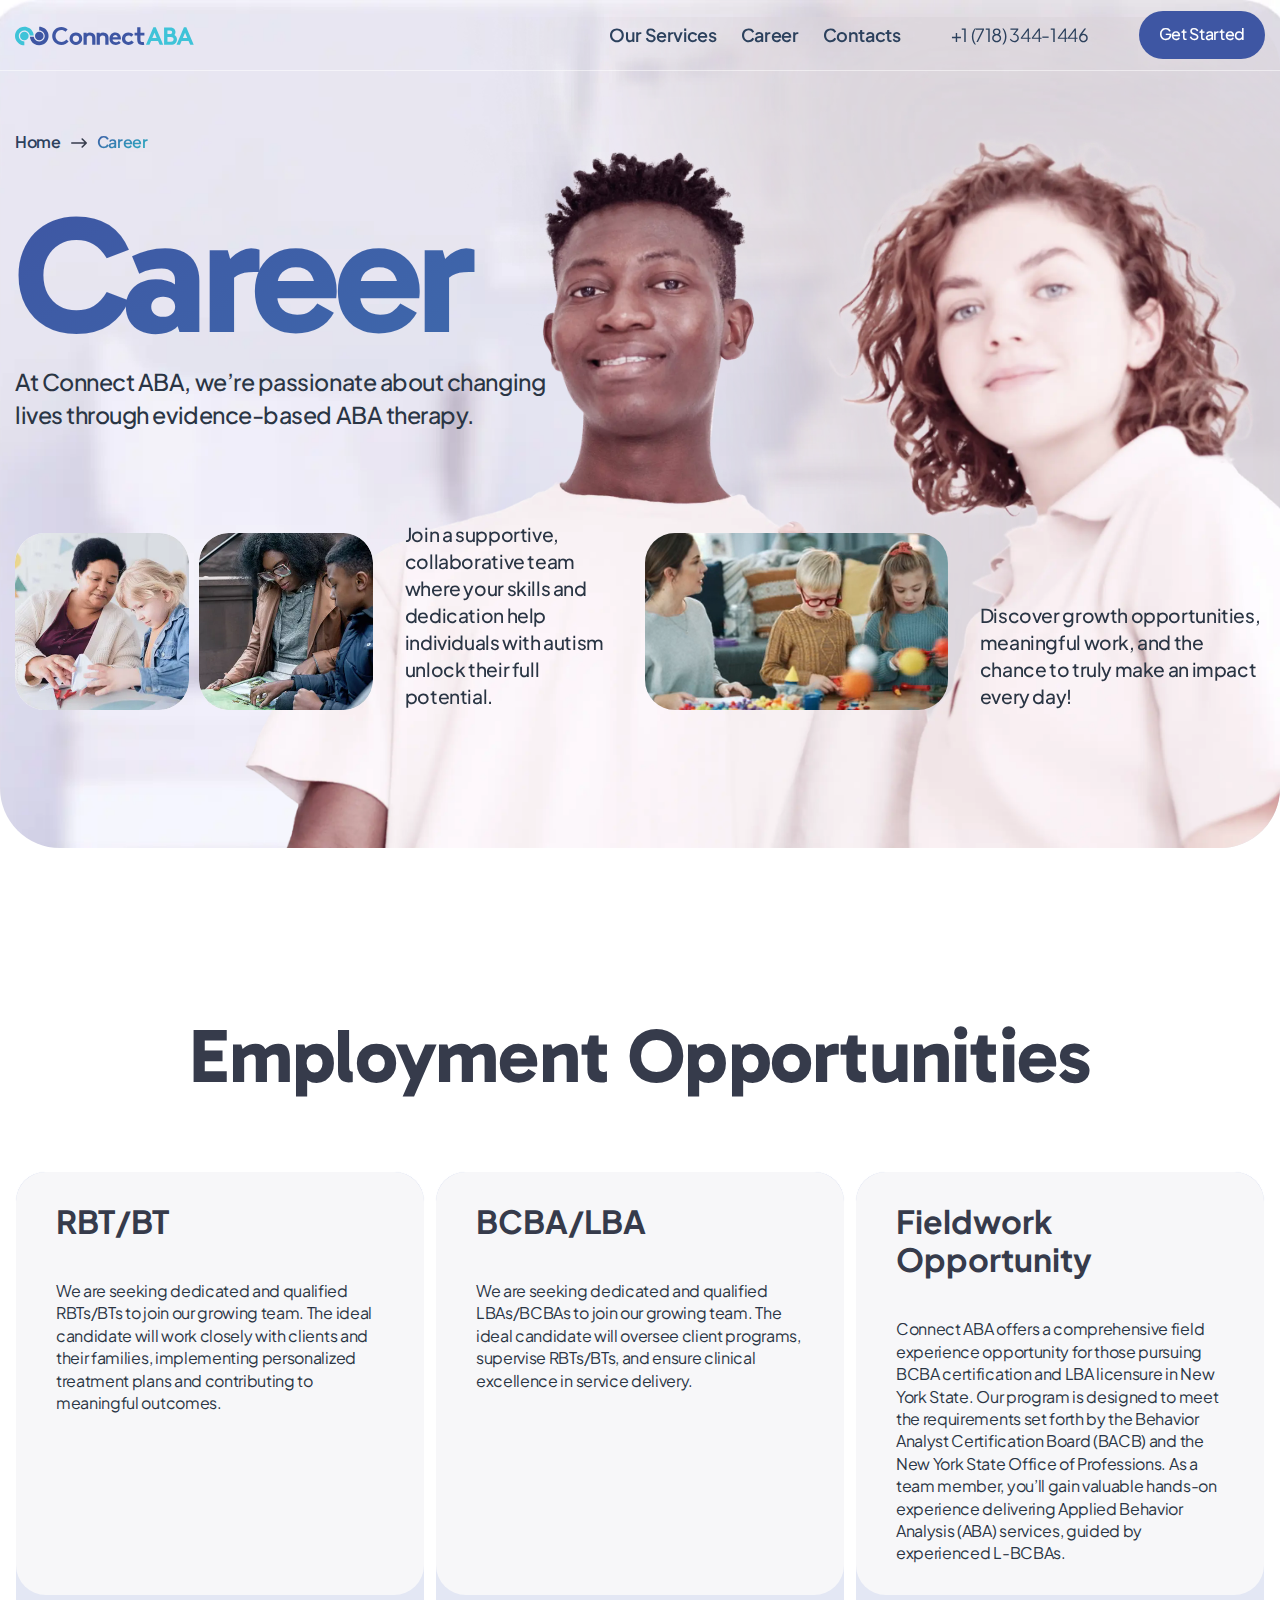
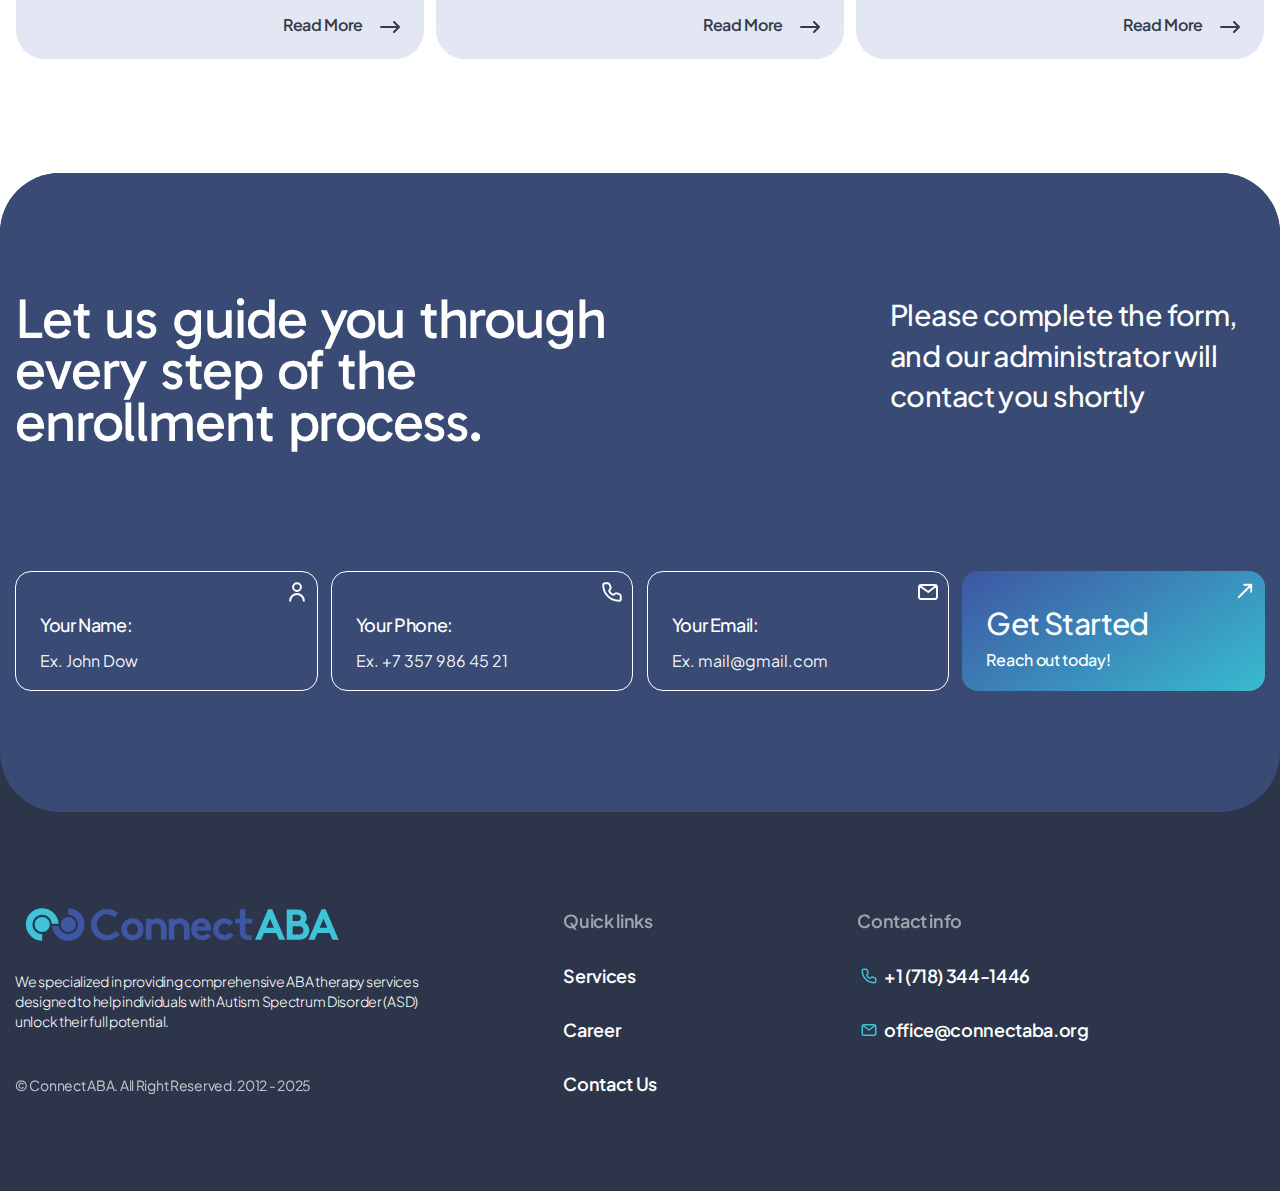
==== commit 6ebb5758: "Fix 3" ====
--- a/career.html
+++ b/career.html
@@ -6,7 +6,7 @@
 	<meta charset="UTF-8">
 	<meta http-equiv="X-UA-Compatible" content="IE=edge">
 	<meta name="format-detection" content="telephone=no">
-	<link rel="stylesheet" href="css/style.min.css?_v=20250211203432">
+	<link rel="stylesheet" href="css/style.min.css?_v=20250211210054">
 	<link rel="shortcut icon" href="img/favicon.webp" type="image/x-icon">
 	<link rel="icon" href="img/favicon.webp" type="image/x-icon">
 	<meta name="robots" content="noindex, nofollow">
@@ -641,7 +641,7 @@
 			</div>
 		</div>
 	</div>
-	<script src="js/app.min.js?_v=20250211203432"></script>
+	<script src="js/app.min.js?_v=20250211210054"></script>
 </body>
 
 </html>--- a/css/style.min.css
+++ b/css/style.min.css
@@ -1 +1 @@
-@font-face{font-family:Gabarito;font-display:swap;src:url(../fonts/Gabarito-Black.woff2) format("woff2");font-weight:900;font-style:normal}@font-face{font-family:Gabarito;font-display:swap;src:url(../fonts/Gabarito-Bold.woff2) format("woff2");font-weight:700;font-style:normal}@font-face{font-family:Gabarito;font-display:swap;src:url(../fonts/Gabarito-ExtraBold.woff2) format("woff2");font-weight:800;font-style:normal}@font-face{font-family:Gabarito;font-display:swap;src:url(../fonts/Gabarito-Medium.woff2) format("woff2");font-weight:500;font-style:normal}@font-face{font-family:Gabarito;font-display:swap;src:url(../fonts/Gabarito-Regular.woff2) format("woff2");font-weight:400;font-style:normal}@font-face{font-family:Gabarito;font-display:swap;src:url(../fonts/Gabarito-SemiBold.woff2) format("woff2");font-weight:600;font-style:normal}@font-face{font-family:Inter;font-display:swap;src:url(../fonts/Inter-Regular.woff2) format("woff2");font-weight:400;font-style:normal}@font-face{font-family:"Plus Jakarta Sans";font-display:swap;src:url(../fonts/PlusJakartaSans-Bold.woff2) format("woff2");font-weight:700;font-style:normal}@font-face{font-family:"Plus Jakarta Sans";font-display:swap;src:url(../fonts/PlusJakartaSans-ExtraBold.woff2) format("woff2");font-weight:800;font-style:normal}@font-face{font-family:"Plus Jakarta Sans";font-display:swap;src:url(../fonts/PlusJakartaSans-Light.woff2) format("woff2");font-weight:300;font-style:normal}@font-face{font-family:"Plus Jakarta Sans";font-display:swap;src:url(../fonts/PlusJakartaSans-Medium.woff2) format("woff2");font-weight:500;font-style:normal}@font-face{font-family:"Plus Jakarta Sans";font-display:swap;src:url(../fonts/PlusJakartaSans-Regular.woff2) format("woff2");font-weight:400;font-style:normal}@font-face{font-family:"Plus Jakarta Sans";font-display:swap;src:url(../fonts/PlusJakartaSans-SemiBold.woff2) format("woff2");font-weight:600;font-style:normal}*{padding:0;margin:0;border:0}*,*::after,*::before{box-sizing:border-box}*::after,*::before{display:inline-block}body,html{height:100%;min-width:320px}body{color:#2a3544;line-height:1;font-family:"Plus Jakarta Sans";font-size:1rem;-ms-text-size-adjust:100%;-moz-text-size-adjust:100%;-webkit-text-size-adjust:100%;-webkit-font-smoothing:antialiased;-moz-osx-font-smoothing:grayscale}button,input,textarea{font-family:"Plus Jakarta Sans";font-size:inherit;line-height:inherit;color:inherit;background-color:rgba(0,0,0,0)}input,textarea{width:100%}label{display:inline-block}button,option,select{cursor:pointer}a{display:inline-block;color:inherit;text-decoration:none}ul li{list-style:none}img{vertical-align:top}h1,h2,h3,h4,h5,h6{font-weight:inherit;font-size:inherit}.lock body{overflow:hidden;touch-action:none;-ms-scroll-chaining:none;overscroll-behavior:none}.wrapper{min-height:100%;display:flex;flex-direction:column;overflow:hidden}@supports(overflow:clip){.wrapper{overflow:clip}}.wrapper>main{flex:1 1 auto}.wrapper>*{min-width:0}[class*=__container]{max-width:86.375rem;margin:0 auto;padding:0 .9375rem}[class*="--gc"]{display:grid;min-width:0;grid-template-columns:.9375rem 1fr minmax(auto,84.5rem) 1fr .9375rem}[class*="--gc"]>*{min-width:0;grid-column:3/4}.icon-menu{display:none}@media(max-width:64.06125em){.icon-menu{display:block;position:relative;width:1.875rem;height:1.125rem;z-index:5}}@media(max-width:64.06125em)and (any-hover:none){.icon-menu{cursor:default}}@media(max-width:64.06125em){.icon-menu span,.icon-menu::after,.icon-menu::before{content:"";transition:all .3s ease 0s;left:0;position:absolute;width:100%;height:.125rem;background-color:#363b4b;border-radius:1px}.icon-menu::before{top:0;width:68%}.icon-menu::after{bottom:0;width:68%}.icon-menu span{top:calc(50% - .0625rem)}.menu-open .icon-menu span{width:0;background-color:rgba(255,255,255,0)}.menu-open .icon-menu::after,.menu-open .icon-menu::before{background-color:#6379a6}.menu-open .icon-menu::before{top:calc(50% - .0625rem);-webkit-transform:rotate(-45deg);transform:rotate(-45deg)}.menu-open .icon-menu::after{bottom:calc(50% - .0625rem);-webkit-transform:rotate(45deg);transform:rotate(45deg)}}body::after{content:"";background-color:rgba(0,0,0,.5);position:fixed;width:100%;height:100%;top:0;left:0;opacity:0;transition:opacity .8s ease 0s;pointer-events:none;z-index:149}.popup-show body::after{opacity:1}.popup{position:fixed;top:0;left:0;bottom:0;right:0;padding:30px 10px;transition:visibility .8s ease 0s;visibility:hidden;pointer-events:none}.popup_show{z-index:150;visibility:visible;overflow:auto;pointer-events:auto}.popup_show .popup__content{visibility:visible;-webkit-transform:scale(1);transform:scale(1)}.popup__wrapper{display:flex;flex-direction:column;align-items:center;min-height:100%;flex:1 1 auto;width:100%;display:flex;justify-content:center;align-items:center}.popup__content{visibility:hidden;-webkit-transform:scale(0);transform:scale(0);transition:-webkit-transform .3s ease 0s;transition:transform .3s ease 0s;transition:transform .3s ease 0s,-webkit-transform .3s ease 0s;background-color:#eee;padding:20px;width:100%;max-width:900px;border-radius:20px}.lock .popup__content{visibility:visible}.popup__content{background:#394b74;border-radius:24px;max-width:1350px;padding:30px 20px 40px;overflow:hidden}@media(min-width:29.99875em){.popup__content{padding:30px 30px 60px}}@media(min-width:86.375em){.popup__content{padding:50px;border-radius:60px}}.popup__close{display:block;margin:0 0 0 auto;width:30px;height:30px;outline:0}@media(min-width:64.06125em){.popup__close{width:40px;height:40px}}@media(min-width:86.375em){.popup__close{width:50px;height:50px}}.popup__close img{width:100%;height:100%;transition:all .3s ease 0s}@media(any-hover:hover){.popup__close img:hover{-webkit-transform:rotate(-90deg);transform:rotate(-90deg)}}.popup .popup-title{font-family:Gabarito;font-weight:400;font-size:40px;line-height:90%;letter-spacing:-.02em;color:#fff;text-align:center;margin-bottom:20px;padding-top:30px}@media(min-width:29.99875em){.popup .popup-title{font-size:60px;padding-top:0}}@media(min-width:64.06125em){.popup .popup-title{font-size:80px}}.popup .popup-description{font-weight:500;font-size:16px;line-height:140%;letter-spacing:-.02em;color:#fff;text-align:center;margin-bottom:60px}@media(min-width:29.99875em){.popup .popup-description{font-size:25px;margin-bottom:70px}}@media(min-width:64.06125em){.popup .popup-description{font-size:30px;margin-bottom:80px}}.get-started__items{display:flex;flex-wrap:wrap;gap:10px;justify-content:space-between}.get-started__item{border:1px solid #fff;border-radius:16px;padding:24px 4px;height:120px;position:relative}@media(any-hover:hover){.get-started__item:hover{background:rgba(0,0,0,.1)}.get-started__item:active{background:rgba(0,0,0,.1)}}.get-started__item--name{flex:1 1 100%}@media(min-width:64.06125em){.get-started__item--name{flex:0 1 calc(50% - 5px)}}.get-started__item--phone{flex:1 1 100%}@media(min-width:64.06125em){.get-started__item--phone{flex:0 1 calc(50% - 5px)}}.get-started__item--email{flex:1 1 100%}@media(min-width:64.06125em){.get-started__item--email{flex:0 1 calc(70% - 10px)}}.get-started__item--button{background:linear-gradient(147deg,#3e56a3 0,#38bbd0 100%);flex:1 1 100%}@media(any-hover:hover){.get-started__item--button:hover{background:linear-gradient(147deg,#5770c4 0,#3fc3d8 65%,#3fc3d8 100%)}}@media(min-width:64.06125em){.get-started__item--button{flex:0 1 30%}}.get-started__item img{position:absolute;top:0;right:0;width:40px;height:40px}.get-started__item label{padding-top:18px;padding-bottom:1px;padding-left:20px;font-weight:500;font-size:18px;line-height:120%;letter-spacing:-.02em;color:#fff}.get-started .input{height:48px;padding:4px 20px;border-radius:12px;border:initial;color:#fff}.get-started .button{height:100%;width:100%;text-align:left}.get-started .button-text-1{font-weight:500;font-size:30px;line-height:120%;letter-spacing:-.02em;color:#fff;padding-top:10px;padding-bottom:9px;padding-left:20px}.get-started .button-text-2{font-weight:500;font-size:16px;line-height:120%;letter-spacing:-.02em;padding-left:20px;color:#fff}#video .popup__content,#video-2 .popup__content{padding-bottom:35.7%}.popup-opportunities .popup__close{position:relative;z-index:10}.popup-opportunities .popup__content{position:relative;z-index:2}.popup-opportunities .popup__text{position:relative;z-index:3}@media(min-width:64.06125em){.popup-opportunities .popup__text{padding:0 120px 50px}}@media(min-width:86.375em){.popup-opportunities .popup__text{padding:0 100px 50px}}.popup-opportunities .popup__text::before{content:"";position:absolute;border-radius:24px 24px 0 0;top:-59px;left:-30px;width:calc(100% + 60px);height:60px;background:#394b74;z-index:2}@media(min-width:86.375em){.popup-opportunities .popup__text::before{border-radius:60px 60px 0 0;left:-50px;width:calc(100% + 100px)}}.popup-opportunities .popup__text::after{content:"";position:absolute;top:0;left:-50px;width:calc(100% + 100px);height:calc(100% + 62px);background:#394b74;z-index:-1}.popup-opportunities .popup-title{text-align:left;font-weight:400;letter-spacing:-.02em;color:#fff;margin:0}@media(min-width:86.375em){.popup-opportunities .popup-title{padding-bottom:5rem}}@media(min-width:20em)and (max-width:86.375em){.popup-opportunities .popup-title{padding-bottom:clamp(1.5625rem ,.5267184557rem + 5.1789077213vw ,5rem)}}@media(max-width:20em){.popup-opportunities .popup-title{padding-bottom:1.5625rem}}.popup-opportunities .popup-description{text-align:left;margin:0}@media(min-width:86.375em){.popup-opportunities .popup-description{padding-bottom:6.25rem}}@media(min-width:20em)and (max-width:86.375em){.popup-opportunities .popup-description{padding-bottom:clamp(3.125rem ,2.1833804143rem + 4.7080979284vw ,6.25rem)}}@media(max-width:20em){.popup-opportunities .popup-description{padding-bottom:3.125rem}}.popup-opportunities .popup-description a{text-decoration:underline}.popup-opportunities .popup-description span{color:#aabeeb}.popup-opportunities .get-started__item{flex:0 1 calc(50% - 5px)}@media(max-width:47.99875em){.popup-opportunities .get-started__item{flex:1 1 100%!important}}.popup-opportunities .get-started__item--cover-letter{flex:0 1 calc(70% - 10px);height:auto}.popup-opportunities .get-started__item--button{flex:0 1 30%;height:auto}.popup-opportunities textarea{padding:14px 20px 4px;border-radius:12px;border:initial;color:#fff}.popup-opportunities textarea:focus{outline:0}.popup__top-content{background-color:#fff;border-radius:24px 24px 0 0;padding:30px 30px 40px;overflow:hidden;position:relative;z-index:1;margin:-70px -30px -30px}@media(min-width:29.99875em){.popup__top-content{padding:30px 30px 60px}}@media(min-width:64.06125em){.popup__top-content{padding:100px 150px 50px}}@media(min-width:86.375em){.popup__top-content{border-radius:60px 60px 0 0;margin:-100px -50px -50px}}.content-end{height:100px}.top-content{display:flex;flex-direction:column;gap:50px}.top-content__title{font-family:Gabarito;font-weight:500;letter-spacing:-.02em;color:#363b4b;margin-bottom:10px}@media(min-width:86.375em){.top-content__title{font-size:5rem}}@media(min-width:20em)and (max-width:86.375em){.top-content__title{font-size:clamp(2.1875rem ,1.3400423729rem + 4.2372881356vw ,5rem)}}@media(max-width:20em){.top-content__title{font-size:2.1875rem}}.top-content__subtitle{font-weight:700;line-height:120%;color:#363b4b;padding-bottom:24px}@media(min-width:86.375em){.top-content__subtitle{font-size:2rem}}@media(min-width:20em)and (max-width:86.375em){.top-content__subtitle{font-size:clamp(1.375rem ,1.1866760829rem + .9416195857vw ,2rem)}}@media(max-width:20em){.top-content__subtitle{font-size:1.375rem}}.top-content__text{font-weight:400;font-size:16px;line-height:140%;letter-spacing:-.02em;color:#2a3544}.top-content__text ul{padding-left:20px}.top-content__text li{list-style-type:disc}.top-content__text li:not(:last-child){margin-bottom:.5rem}.popup-logo{width:191px;height:20px;margin-bottom:10px}@media(min-width:47.99875em){.popup-logo{width:287px;height:30px}}@media(max-width:64.06125em){.popup-logo{margin-top:20px}}.spollers{display:grid;gap:15px}.spollers__item{font-size:1.25rem}.spollers__title{width:100%;cursor:default;text-align:left;position:relative;list-style:none}.spollers__title::-webkit-details-marker,.spollers__title::marker{display:none}._spoller-init .spollers__title{cursor:pointer}._spoller-init .spollers__title::after{content:"";position:absolute;right:0;top:calc(50% - 20px);width:40px;height:40px;background:url(../img/icon-faq-arrow-down.svg) 0 0 no-repeat;transition:opacity .5s ease 0s}._spoller-init .spollers__title._spoller-active{color:#3e61a8}._spoller-init .spollers__title._spoller-active::after{background:url(../img/icon-faq-arrow-up.svg) 0 0 no-repeat}.spollers__body{position:relative;z-index:3;padding-left:60px}@media(min-width:47.99875em){.spollers__body{padding-left:87px}}.ibg{width:100%;height:100%;-o-object-fit:cover;object-fit:cover}.ibg--top{-o-object-position:top;object-position:top}.ibg--bottom{-o-object-position:bottom;object-position:bottom}.ibg--left{-o-object-position:left;object-position:left}.ibg--right{-o-object-position:right;object-position:right}.ibg--contain{-o-object-fit:contain;object-fit:contain}.page{background-color:rgba(0,0,0,0)!important}.hero{position:relative}.bg-hero{position:absolute;top:0;left:0;width:100%;height:100%;-o-object-fit:cover;object-fit:cover}input:focus,select:focus,textarea:focus{outline:0}.gradient{background:linear-gradient(147deg,#3e56a3 0,#29b6c5 100%);background-clip:text;-webkit-background-clip:text;-webkit-text-fill-color:transparent}.gradient-1{background:linear-gradient(147deg,#3e56a3 0,#3e7cb5 100%);background-clip:text;-webkit-background-clip:text;-webkit-text-fill-color:transparent}@supports not ((-webkit-background-clip:text) or (background-clip:text)){.gradient,.gradient-1{color:#3e56a3}}.swiper-pagination-bullets{padding-top:30px;display:flex;justify-content:center;align-items:center;gap:5px}.swiper-pagination-bullet{display:block;flex:0 1 50px;height:4px;border-radius:2px;background-color:#fff}.swiper-pagination-bullet-active{background-color:#3e80b7}.breadcrumps{display:flex;gap:10px;flex-wrap:wrap;align-items:center;padding-bottom:5px}@media(min-width:47.99875em){.breadcrumps{padding-bottom:15px}}@media(min-width:64.06125em){.breadcrumps{padding-bottom:30px}}.breadcrumps a,.breadcrumps span{font-weight:600;font-size:16px;line-height:150%;letter-spacing:-.02em;color:#2c415d}.breadcrumps img{width:16px;height:16px;-webkit-transform:translate(0,1px);transform:translate(0,1px)}.video-button{position:relative}.video-button .button-play{position:absolute;top:5px;right:5px;width:44px!important;height:44px!important;opacity:.7;transition:opacity .3s ease 0s;z-index:2}@media(max-width:47.99875em){.video-button .button-play{width:24px;height:24px}}@media(any-hover:hover){.video-button:hover .button-play{opacity:1!important}}.header{position:fixed;left:0;top:0;width:100%;min-height:3.125rem;border-bottom:1px solid rgba(255,255,255,.5);z-index:100}@media(min-width:64.06125em){.header{min-height:4.0625rem}}.header__container{display:flex;align-items:center;justify-content:space-between;gap:3.125rem}@media(min-width:64.06125em){.header__container{padding-top:.625rem;padding-bottom:.625rem}}@media(min-width:29.99875em){.header__logo{width:11.1875rem!important;height:1.1875rem!important}}.header::before{content:"";position:absolute;top:0;left:0;width:100%;height:100%;background-color:rgba(255,255,255,.65);backdrop-filter:blur(20px);z-index:-1;opacity:0;transition:opacity .3s ease 0s}.header._header-scroll::before{opacity:1}.menu-header{min-height:3.125rem;display:flex;align-items:center;gap:1.25rem;border-radius:24px}@media(min-width:64.06125em){.menu-header{gap:3.125rem;border-radius:initial}}.menu-header__body{display:flex;align-items:center;gap:3.125rem;transition:left .3s}@media(max-width:64.06125em){.menu-header__body{position:fixed;top:0;left:-100%;width:100%;height:100vh;padding:5px 15px 50px;background:#394b74;flex-direction:column;color:#fff!important;overflow:auto}}@media(max-width:29.99875em){.menu-header__body{gap:1.25rem}}.menu-header__body::before{content:"";position:fixed;width:100%;height:4.375rem;left:-100%;top:0;transition:left .3s;z-index:2}.menu-open .menu-header__body{left:0}.menu-open .menu-header__body::before{left:0}.menu-header__social-links{display:flex;justify-content:center;align-items:center;gap:1.25rem;order:4;margin-bottom:2.5vh}@media(max-width:23.5em){.menu-header__social-links{margin-bottom:2vh}}@media(min-width:64.06125em){.menu-header__social-links{display:none;order:initial}}.menu-header__phone{font-weight:400;letter-spacing:-.02em;font-size:20px;line-height:150%;text-decoration:underline;color:#fff;order:5}@media(min-width:64.06125em){.menu-header__phone{font-size:18px;line-height:150%;color:#2c415d;text-decoration:none;order:initial}}@media(any-hover:hover){.menu-header__phone:hover{color:#3581b3}}.menu-header__mail{font-weight:400;letter-spacing:-.02em;font-size:20px;line-height:150%;text-decoration:underline;color:#fff;order:7}@media(min-width:64.06125em){.menu-header__mail{display:none!important;order:initial}}.menu-header__button{border-radius:100px;padding:13px 20px 16px;background-color:#3e56a3;font-size:16px;color:#fff;font-weight:500;line-height:120%;letter-spacing:-.02em;transition:all .3s ease 0s}@media(any-hover:hover){.menu-header__button:hover{background-color:#2faec2}.menu-header__button:active{background-color:#128496}}@media(max-width:64.06125em){.menu-header__button{order:3;margin-bottom:8.95vh;font-size:20px;color:#3a4e7a;background:#fff;padding:22px 40px 24px}}@media(max-width:26.25em){.menu-header__button{margin-bottom:8.76vh}}@media(max-width:23.5em){.menu-header__button{margin-bottom:7.45vh}}.nav-menu{display:flex;align-items:center;gap:1.5rem}@media(max-width:64.06125em){.nav-menu{flex-direction:column;gap:5vh;padding-bottom:8.95vh;order:2}}@media(max-width:26.25em){.nav-menu{padding-bottom:8.76vh;gap:4vh}}@media(max-width:23.5em){.nav-menu{padding-bottom:7.45vh}}.logo-header-mobile{margin-top:40px;margin-bottom:8.95vh}@media(max-width:26.25em){.logo-header-mobile{margin-bottom:8.76vh}}@media(max-width:23.5em){.logo-header-mobile{margin-bottom:7.45vh}}@media(min-width:64.06125em){.logo-header-mobile{display:none!important;order:1}}.logo-header-mobile img{width:100%;height:100%}.menu-item{font-weight:600;font-size:18px;line-height:150%;letter-spacing:-.02em;color:#2c415d}@media(any-hover:hover){.menu-item:hover{color:#3581b3}}@media(max-width:64.06125em){.menu-item{font-weight:400;font-size:40px;line-height:90%;color:#fff}}@media(max-width:47.99875em){.menu-item{font-size:35px}}@media(max-width:26.25em){.menu-item{font-size:32px}}@media(max-width:23.5em){.menu-item{font-size:27px}}.footer{margin-top:-61px;background:#2c3549;border-radius:60px 60px 0 0;padding:0;z-index:10}@media(max-width:29.99875em){.footer{margin-top:-25px;border-radius:24px 24px 0 0}}.footer-blue{background:#394b74;border-radius:60px}@media(max-width:29.99875em){.footer-blue{border-radius:24px}}@media(min-width:86.375em){.footer-blue__container{padding-top:8.125rem}}@media(min-width:20em)and (max-width:86.375em){.footer-blue__container{padding-top:clamp(2.5rem ,.8050847458rem + 8.4745762712vw ,8.125rem)}}@media(max-width:20em){.footer-blue__container{padding-top:2.5rem}}@media(min-width:86.375em){.footer-blue__container{padding-bottom:8.125rem}}@media(min-width:20em)and (max-width:86.375em){.footer-blue__container{padding-bottom:clamp(2.5rem ,.8050847458rem + 8.4745762712vw ,8.125rem)}}@media(max-width:20em){.footer-blue__container{padding-bottom:2.5rem}}.footer-blue__texts{display:flex;gap:20%}@media(min-width:86.375em){.footer-blue__texts{padding-bottom:8.125rem}}@media(min-width:20em)and (max-width:86.375em){.footer-blue__texts{padding-bottom:clamp(3.75rem ,2.43173258rem + 6.5913370998vw ,8.125rem)}}@media(max-width:20em){.footer-blue__texts{padding-bottom:3.75rem}}@media(max-width:47.99875em){.footer-blue__texts{flex-direction:column}}.footer-blue__title{font-family:Gabarito;flex:0 0 50%;font-weight:400;line-height:90%;letter-spacing:-.02em;color:#fff}@media(min-width:86.375em){.footer-blue__title{font-size:3.75rem}}@media(min-width:20em)and (max-width:86.375em){.footer-blue__title{font-size:clamp(1.625rem ,.9846986817rem + 3.2015065913vw ,3.75rem)}}@media(max-width:20em){.footer-blue__title{font-size:1.625rem}}@media(max-width:47.99875em){.footer-blue__title{margin-bottom:50px}}@media(max-width:29.99875em){.footer-blue__title{margin-bottom:30px}}.footer-blue__description{font-weight:500;line-height:140%;letter-spacing:-.02em;color:#fff}@media(min-width:86.375em){.footer-blue__description{font-size:1.875rem}}@media(min-width:20em)and (max-width:86.375em){.footer-blue__description{font-size:clamp(1rem ,.736346516rem + 1.31826742vw ,1.875rem)}}@media(max-width:20em){.footer-blue__description{font-size:1rem}}@media(min-width:64.06125em){.footer-blue .get-started__item{flex:0 1 calc(25% - 10px)}}@media(min-width:86.375em){.footer-dark__container{padding-top:6.25rem}}@media(min-width:20em)and (max-width:86.375em){.footer-dark__container{padding-top:clamp(3.125rem ,2.1833804143rem + 4.7080979284vw ,6.25rem)}}@media(max-width:20em){.footer-dark__container{padding-top:3.125rem}}@media(min-width:86.375em){.footer-dark__container{padding-bottom:6.25rem}}@media(min-width:20em)and (max-width:86.375em){.footer-dark__container{padding-bottom:clamp(3.125rem ,2.1833804143rem + 4.7080979284vw ,6.25rem)}}@media(max-width:20em){.footer-dark__container{padding-bottom:3.125rem}}.footer-dark__row-1{display:flex;gap:1vw;justify-content:space-between}@media(max-width:56.25em){.footer-dark__row-1{display:block}}.footer-dark__row-1 .footer-logo{width:335px;height:35px;margin-bottom:30px}.footer-dark__row-1 .footer-logo img{width:100%;height:100%;margin-bottom:0}.footer-dark__row-2{font-weight:400;font-size:14px;line-height:150%;letter-spacing:-.02em;color:#fff;opacity:.7;padding-top:25px}@media(max-width:56.25em){.footer-dark__row-2{padding-top:0}}.footer-dark .col{flex:0 1 30%;font-weight:300;font-size:14px;line-height:140%;letter-spacing:-.02em;color:#fff}@media(max-width:56.25em){.footer-dark .col{margin-bottom:3.125rem}}.footer-dark .col-1{flex:0 1 38%}.footer-dark .col-2{padding-left:10vw}@media(max-width:56.25em){.footer-dark .col-2{padding-left:0}}.footer-dark .footer-title{font-weight:600;font-size:18px;line-height:150%;letter-spacing:-.02em;color:#fff;opacity:.55;padding-bottom:30px}.footer-dark a{font-weight:600;font-size:18px;line-height:130%;letter-spacing:-.02em;color:#fff}@media(any-hover:hover){.footer-dark a:hover{color:#3581b3}}.footer-dark ul li:not(:last-child){margin-bottom:1.875rem}.footer-dark ul li img{margin-bottom:0}.hero{position:relative}.hero__container{padding-top:75px}@media(min-width:86.375em){.hero__container{padding-bottom:9.0625rem}}@media(min-width:20em)and (max-width:86.375em){.hero__container{padding-bottom:clamp(4.6875rem ,3.36923258rem + 6.5913370998vw ,9.0625rem)}}@media(max-width:20em){.hero__container{padding-bottom:4.6875rem}}@media(min-width:64.06125em){.hero__container{padding-top:130px}}.hero__title{font-family:Gabarito;font-weight:700;line-height:109%;letter-spacing:-.032em}@media(min-width:86.375em){.hero__title{font-size:11.1875rem}}@media(min-width:20em)and (max-width:86.375em){.hero__title{font-size:clamp(3.4375rem ,1.1022834275rem + 11.6760828625vw ,11.1875rem)}}@media(max-width:20em){.hero__title{font-size:3.4375rem}}@media(max-width:87.5em){.hero__title{letter-spacing:-.035em}}@media(max-width:81.25em){.hero__title{letter-spacing:-.039em}}@media(max-width:71.5625em){.hero__title{letter-spacing:-.045em}}.hero__subtitle{padding-top:70vw;padding-bottom:3.125rem;font-weight:600;line-height:110%;color:#363b4b;max-width:100%;position:relative;z-index:1}@media(min-width:86.375em){.hero__subtitle{font-size:3.375rem}}@media(min-width:20em)and (max-width:86.375em){.hero__subtitle{font-size:clamp(1.5625rem ,1.0163606403rem + 2.7306967985vw ,3.375rem)}}@media(max-width:20em){.hero__subtitle{font-size:1.5625rem}}@media(min-width:56.25em){.hero__subtitle{padding-top:3.125rem;padding-bottom:3.125rem;max-width:45%}}@media(min-width:100em){.hero__subtitle{padding-top:6vw;padding-bottom:4.375rem}}.hero__description{font-weight:500;line-height:140%;letter-spacing:-.02em;color:#2a3544;max-width:100%;padding-bottom:25px;position:relative;z-index:1}@media(min-width:86.375em){.hero__description{font-size:1.5rem}}@media(min-width:20em)and (max-width:86.375em){.hero__description{font-size:clamp(1rem ,.8493408663rem + .7532956685vw ,1.5rem)}}@media(max-width:20em){.hero__description{font-size:1rem}}@media(min-width:47.99875em){.hero__description{padding-bottom:90px}}@media(min-width:56.25em){.hero__description{max-width:45%}}@media(min-width:93.75em){.hero__description{padding-bottom:130px}}.hero .bg-hero{position:absolute;top:0;left:0;width:100%;height:100%;-o-object-fit:cover;object-fit:cover;z-index:-1}.hero .image-hero{position:absolute;bottom:initial;top:60px;right:0;width:100%;height:auto;-o-object-fit:contain;object-fit:contain;z-index:0}@media(min-width:43.75em){.hero .image-hero{top:0}}@media(min-width:48.75em){.hero .image-hero{top:initial;bottom:0;right:0;width:auto;height:calc(100% - 50px);-o-object-fit:cover;object-fit:cover}}@media(min-width:56.25em){.hero .image-hero{height:calc(100% - 100px)}}@media(min-width:64.06125em){.hero .image-hero{width:100%;height:calc(100% - 17px);-o-object-fit:contain;object-fit:contain}}@media(min-width:109.375em){.hero .image-hero{width:auto;height:calc(100% - 17px);-o-object-fit:contain;object-fit:contain}}.hero .hero-row{display:flex;gap:10px;justify-content:space-between}@media(max-width:64.06125em){.hero .hero-row{flex-wrap:wrap}}.hero .hero-row__col-1{display:flex;justify-content:space-between;border-radius:30px;backdrop-filter:blur(20px);background:rgba(255,255,255,.4);width:423px;height:172px;display:flex;align-items:flex-end;position:relative}@media(max-width:64.06125em){.hero .hero-row__col-1{order:2}}@media(max-width:56.25em){.hero .hero-row__col-1{border-radius:12px}}@media(max-width:44.375em){.hero .hero-row__col-1{width:initial;flex:0 1 60%}}@media(max-width:41.875em){.hero .hero-row__col-1{height:110px}}@media(max-width:38.75em){.hero .hero-row__col-1{flex:0 1 calc(100% - 125px)}}.hero .hero-row__col-1 img{width:261px;height:173px;-webkit-transform:translate(0,-24px);transform:translate(0,-24px)}@media(max-width:56.25em){.hero .hero-row__col-1 img{border-radius:12px}}@media(max-width:44.375em){.hero .hero-row__col-1 img{width:230px;height:155px}}@media(max-width:41.875em){.hero .hero-row__col-1 img{width:175px;height:125px;position:absolute;right:0;top:0;z-index:-1}}@media(max-width:25em){.hero .hero-row__col-1 img{width:146px;height:99px;-webkit-transform:translate(0,-10px);transform:translate(0,-10px)}}.hero .hero-row__col-2{margin-right:auto;border-radius:16px}@media(max-width:64.06125em){.hero .hero-row__col-2{order:1;flex:0 0 100%}}@media(max-width:56.25em){.hero .hero-row__col-2{border-radius:12px}}.hero .hero-row__col-3{width:399px;flex:0 0 399px;height:172px;position:relative;border-radius:30px;overflow:hidden;position:relative;z-index:2}@media(max-width:56.25em){.hero .hero-row__col-3{width:225px;flex:0 0 225px;border-radius:12px}}@media(max-width:64.06125em){.hero .hero-row__col-3{order:3}}@media(max-width:41.875em){.hero .hero-row__col-3{height:110px}}@media(max-width:41.8125em){.hero .hero-row__col-3{width:25%;flex:0 1 38%}}@media(max-width:38.75em){.hero .hero-row__col-3{width:112px;flex:0 0 112px}}@media(any-hover:hover){.hero .hero-row__col-3:hover .button-play{opacity:1!important}}.hero .hero-row__col-3 a{height:100%;width:100%}.hero .hero-row__col-3 .button-play{position:absolute;top:5px;right:5px;opacity:.7;transition:opacity .3s ease 0s;z-index:2;width:44px;height:44px}@media(max-width:47.99875em){.hero .hero-row__col-3 .button-play{width:24px;height:24px}}.hero .hero-row__col-3 .video-cover{position:absolute;width:100%;height:100%;-o-object-fit:cover;object-fit:cover;-o-object-position:center;object-position:center;z-index:1}.hero .col-1-text{padding-bottom:24px}@media(max-width:41.875em){.hero .col-1-text{padding-bottom:10px}}.hero .line-1{padding:10px 0 10px 15px;font-weight:700;font-size:16px;line-height:120%;letter-spacing:-.01em;color:#363b4b}@media(max-width:41.875em){.hero .line-1{width:50px}}.hero .line-2{padding:0 0 0 15px;font-weight:800;line-height:92%;letter-spacing:-.01em}@media(min-width:86.375em){.hero .line-2{font-size:1.875rem}}@media(min-width:20em)and (max-width:86.375em){.hero .line-2{font-size:clamp(1.0625rem ,.8176789077rem + 1.2241054614vw ,1.875rem)}}@media(max-width:20em){.hero .line-2{font-size:1.0625rem}}@media(max-width:29.0625em){.hero .line-2{width:100px}}.hero .get-started__item{padding:16px 4px 24px 16px;width:237px;height:172px;display:flex;justify-content:flex-end;flex-direction:column}@media(max-width:41.875em){.hero .get-started__item{height:130px}}@media(max-width:64.06125em){.hero .get-started__item{flex:0 0 100%;width:100%;margin-bottom:15px}}@media(min-width:64.06125em){.hero .get-started__item{border-radius:30px}}.hero .button{display:flex;flex-direction:column;justify-content:end}.hero .button-text-1{font-weight:500;font-size:24px;line-height:120%;letter-spacing:-.02em;color:#fff;padding-bottom:5px}.hero .button-text-2{font-weight:500;font-size:16px;line-height:120%;letter-spacing:-.02em;color:#fff}.only-text{background:#fff;border-radius:24px;margin-top:-25px;margin-bottom:-25px;position:relative;z-index:7}@media(min-width:64.06125em){.only-text{border-radius:60px;margin-top:-60px;margin-bottom:-60px}}@media(min-width:86.375em){.only-text__container{padding-top:9.375rem}}@media(min-width:20em)and (max-width:86.375em){.only-text__container{padding-top:clamp(3.4375rem ,1.6484227872rem + 8.945386064vw ,9.375rem)}}@media(max-width:20em){.only-text__container{padding-top:3.4375rem}}@media(min-width:86.375em){.only-text__container{padding-bottom:9.375rem}}@media(min-width:20em)and (max-width:86.375em){.only-text__container{padding-bottom:clamp(3.4375rem ,1.6484227872rem + 8.945386064vw ,9.375rem)}}@media(max-width:20em){.only-text__container{padding-bottom:3.4375rem}}.only-text__row{display:flex;gap:20px;justify-content:space-between;align-items:flex-start}@media(max-width:64.06125em){.only-text__row{display:block}}.only-text__col-small{flex:0 1 30%;order:1;font-weight:400;font-size:16px;line-height:130%;color:#363b4b}.only-text__col-small img{margin-right:20px;-webkit-transform:translate(0,-10px);transform:translate(0,-10px)}.only-text__col-small ul{padding-top:5px}.only-text__col-small li{display:flex;margin-bottom:2.5rem}.only-text__col-big{font-family:Gabarito;flex:0 1 59%;font-weight:400;line-height:100%;letter-spacing:-.03em;color:#363b4b;order:2}@media(min-width:86.375em){.only-text__col-big{font-size:3.125rem}}@media(min-width:20em)and (max-width:86.375em){.only-text__col-big{font-size:clamp(1.875rem ,1.4983521657rem + 1.8832391714vw ,3.125rem)}}@media(max-width:20em){.only-text__col-big{font-size:1.875rem}}@media(max-width:64.06125em){.only-text__col-big{padding-bottom:60px}}.only-text__col-big span{font-family:Gabarito;font-weight:700}.services{position:relative;background-color:#ebecf6;z-index:6}@media(min-width:86.375em){.services__container{padding-top:13.125rem}}@media(min-width:20em)and (max-width:86.375em){.services__container{padding-top:clamp(5rem ,2.5517890772rem + 12.2410546139vw ,13.125rem)}}@media(max-width:20em){.services__container{padding-top:5rem}}@media(min-width:86.375em){.services__container{padding-bottom:13.125rem}}@media(min-width:20em)and (max-width:86.375em){.services__container{padding-bottom:clamp(5rem ,2.5517890772rem + 12.2410546139vw ,13.125rem)}}@media(max-width:20em){.services__container{padding-bottom:5rem}}.services__title{font-weight:700;line-height:100%;letter-spacing:-.01em;color:#363b4b;text-align:center}@media(min-width:86.375em){.services__title{font-size:5rem}}@media(min-width:20em)and (max-width:86.375em){.services__title{font-size:clamp(2.8125rem ,2.15336629rem + 3.2956685499vw ,5rem)}}@media(max-width:20em){.services__title{font-size:2.8125rem}}@media(min-width:86.375em){.services__title{margin-bottom:5rem}}@media(min-width:20em)and (max-width:86.375em){.services__title{margin-bottom:clamp(2.8125rem ,2.15336629rem + 3.2956685499vw ,5rem)}}@media(max-width:20em){.services__title{margin-bottom:2.8125rem}}.services__items{display:flex;flex-wrap:wrap;justify-content:center;align-items:center;gap:5px}@media(min-width:47.99875em){.services__items{gap:10px}}.services__item{flex:1 1 100%;border:1px solid #fff;border-radius:21px;overflow:hidden;padding:70px 20px 30px 24px;height:100%;position:relative;background:rgba(99,88,141,.05);padding:44px 12px 20px 12px}@media(min-width:23.125em){.services__item{flex:0 1 calc(50% - 5px);min-height:250px}}@media(min-width:64.06125em){.services__item{border-radius:30px;flex:0 1 calc(33.3% - 10px)}}@media(min-width:78.125em){.services__item{flex:0 1 calc(25% - 10px)}}.services__subtitle{font-weight:700;font-size:20px;line-height:120%;color:#363b4b;margin-bottom:18px;padding-top:6px}@media(min-width:29.99875em){.services__subtitle{padding-top:0}}@media(min-width:29.99875em){.services__subtitle{margin-bottom:20px}}.services__text{font-weight:400;font-size:13px;line-height:140%;letter-spacing:-.02em;color:#2a3544}@media(min-width:29.99875em){.services__text{font-size:16px}}.services__item--1{order:1}.services__item--2{order:3}.services__item--3{order:4}.services__item--4{order:2}@media(max-width:23.125em){.services__item--4{min-height:320px}}.services__item--5{order:5}@media(max-width:23.125em){.services__item--5{min-height:320px}}.services__item--6{order:6}.services__item--7{order:7}.services__item--8{order:8}@media(min-width:78.125em){.services__item--1,.services__item--2,.services__item--3,.services__item--4,.services__item--5,.services__item--6,.services__item--7,.services__item--8{order:initial}}.services-icon{position:absolute;top:5px;right:5px;width:37px;height:37px}@media(min-width:29.99875em){.services-icon{width:48px;height:48px}}.services-bg{position:absolute;top:0;left:0;width:100%;height:100%;-o-object-position:center;object-position:center;-o-object-fit:cover;object-fit:cover}.why{background:#fff;border-radius:24px;margin-top:-25px;margin-bottom:-25px;position:relative;z-index:7}@media(min-width:64.06125em){.why{border-radius:60px;margin-top:-60px;margin-bottom:-60px}}@media(min-width:86.375em){.why__container{padding-top:9.375rem}}@media(min-width:20em)and (max-width:86.375em){.why__container{padding-top:clamp(3.4375rem ,1.6484227872rem + 8.945386064vw ,9.375rem)}}@media(max-width:20em){.why__container{padding-top:3.4375rem}}@media(min-width:86.375em){.why__container{padding-bottom:9.375rem}}@media(min-width:20em)and (max-width:86.375em){.why__container{padding-bottom:clamp(3.4375rem ,1.6484227872rem + 8.945386064vw ,9.375rem)}}@media(max-width:20em){.why__container{padding-bottom:3.4375rem}}.why__row{display:flex;gap:50px}@media(max-width:64.06125em){.why__row{display:block}}.why__title{font-family:Gabarito;font-weight:700;line-height:100%;letter-spacing:-.03em;flex:0 1 50%}@media(min-width:86.375em){.why__title{font-size:5rem}}@media(min-width:20em)and (max-width:86.375em){.why__title{font-size:clamp(2.8125rem ,2.15336629rem + 3.2956685499vw ,5rem)}}@media(max-width:20em){.why__title{font-size:2.8125rem}}@media(max-width:64.06125em){.why__title{margin-bottom:20px}}.why__description{flex:0 1 50%;font-weight:400;line-height:140%;letter-spacing:-.02em;color:#2a3544;padding-top:20px}@media(min-width:86.375em){.why__description{font-size:1.5rem}}@media(min-width:20em)and (max-width:86.375em){.why__description{font-size:clamp(1.0625rem ,.930673258rem + .65913371vw ,1.5rem)}}@media(max-width:20em){.why__description{font-size:1.0625rem}}.why__description span{font-weight:800}.why__items{display:flex;justify-content:center;align-items:center;gap:10px;height:-webkit-max-content;height:max-content}@media(min-width:86.375em){.why__items{padding-top:8.125rem}}@media(min-width:20em)and (max-width:86.375em){.why__items{padding-top:clamp(3.4375rem ,2.0250706215rem + 7.0621468927vw ,8.125rem)}}@media(max-width:20em){.why__items{padding-top:3.4375rem}}@media(max-width:86.375em){.why__items{flex-wrap:wrap}}.why__item{border-radius:20px;padding:24px;display:flex;flex-direction:column;align-items:stretch;height:100%;flex:1 1 100%;flex-direction:row}@media(min-width:47.99875em){.why__item{border-radius:30px;padding:24px 24px 40px 24px;flex:0 1 calc(50% - 10px);min-height:280px;flex-direction:column}}@media(min-width:64.06125em){.why__item{flex:0 1 calc(33% - 10px);min-height:315px}}@media(min-width:86.375em){.why__item{flex:0 1 19.99%;min-height:400px}}.why__item--1{background:#3e67ab}.why__item--2{background:#3f77b3}.why__item--3{background:#2b81b7}.why__item--4{background:#329ac3}.why__item--5{background:#2faac3}.why .why__number{font-weight:700;line-height:100%;color:#fff;margin-bottom:20px}@media(min-width:86.375em){.why .why__number{font-size:5rem}}@media(min-width:20em)and (max-width:86.375em){.why .why__number{font-size:clamp(2.375rem ,1.584039548rem + 3.9548022599vw ,5rem)}}@media(max-width:20em){.why .why__number{font-size:2.375rem}}@media(max-width:47.99875em){.why .why__number{margin-right:30px}}@media(max-width:29.99875em){.why .why__number{margin-bottom:24px}}.why__subtitle{font-weight:700;font-size:24px;line-height:120%;color:#fff;margin-bottom:20px}@media(max-width:29.99875em){.why__subtitle{margin-bottom:24px}}.why__text{font-weight:500;font-size:16px;line-height:140%;letter-spacing:-.02em;color:#fff;margin-bottom:auto}.started-video{position:relative;padding-top:30%}@media(max-width:47.99875em){.started-video{padding-top:60%}}.started-video__bg-video{position:absolute;top:0;left:0;width:100%;height:100%;-o-object-fit:cover;object-fit:cover;z-index:-1}.started-video .video-bg{position:absolute;top:0;left:0;width:100%;height:100%;-o-object-fit:cover;object-fit:cover;z-index:-1;background:rgba(67,54,47,.6)}.started-video__container{display:flex;gap:100px;justify-content:space-between}@media(min-width:86.375em){.started-video__container{padding-bottom:9.375rem}}@media(min-width:20em)and (max-width:86.375em){.started-video__container{padding-bottom:clamp(6.25rem ,5.3083804143rem + 4.7080979284vw ,9.375rem)}}@media(max-width:20em){.started-video__container{padding-bottom:6.25rem}}@media(max-width:47.99875em){.started-video__container{display:block}}.started-video__title{font-family:Gabarito;font-weight:600;line-height:110%;letter-spacing:-.02em;color:#fff}@media(min-width:86.375em){.started-video__title{font-size:6.25rem}}@media(min-width:20em)and (max-width:86.375em){.started-video__title{font-size:clamp(2.125rem ,.8820621469rem + 6.2146892655vw ,6.25rem)}}@media(max-width:20em){.started-video__title{font-size:2.125rem}}@media(max-width:47.99875em){.started-video__title{margin-bottom:30px}}.started-video__wrapper{max-width:400px}.started-video__description{font-weight:600;line-height:140%;letter-spacing:-.02em;color:#fff}@media(min-width:86.375em){.started-video__description{font-size:1.25rem}}@media(min-width:20em)and (max-width:86.375em){.started-video__description{font-size:clamp(.875rem ,.7620056497rem + .5649717514vw ,1.25rem)}}@media(max-width:20em){.started-video__description{font-size:.875rem}}@media(min-width:86.375em){.started-video__description{margin-bottom:2.5rem}}@media(min-width:20em)and (max-width:86.375em){.started-video__description{margin-bottom:clamp(1.25rem ,.8733521657rem + 1.8832391714vw ,2.5rem)}}@media(max-width:20em){.started-video__description{margin-bottom:1.25rem}}.started-video .get-started__item{padding:16px 4px 12px 12px}@media(min-width:47.99875em){.started-video .get-started__item{padding:24px 4px 24px 24px}}.started-video .button-text-1{text-align:left;font-weight:500;line-height:120%;letter-spacing:-.02em;color:#fff;margin-bottom:15px}@media(min-width:86.375em){.started-video .button-text-1{font-size:1.875rem}}@media(min-width:20em)and (max-width:86.375em){.started-video .button-text-1{font-size:clamp(1rem ,.736346516rem + 1.31826742vw ,1.875rem)}}@media(max-width:20em){.started-video .button-text-1{font-size:1rem}}.started-video .button-text-2{text-align:left;font-weight:500;line-height:120%;letter-spacing:-.02em;color:#fff}@media(min-width:86.375em){.started-video .button-text-2{font-size:1rem}}@media(min-width:20em)and (max-width:86.375em){.started-video .button-text-2{font-size:clamp(.75rem ,.6746704331rem + .3766478343vw ,1rem)}}@media(max-width:20em){.started-video .button-text-2{font-size:.75rem}}.how{position:relative;background:#fff;border-radius:24px;margin-top:-25px;margin-bottom:-25px;z-index:7;padding-bottom:380px}@media(min-width:86.375em){.how{padding-top:11.875rem}}@media(min-width:20em)and (max-width:86.375em){.how{padding-top:clamp(3.4375rem ,.8951271186rem + 12.7118644068vw ,11.875rem)}}@media(max-width:20em){.how{padding-top:3.4375rem}}@media(min-width:47.99875em){.how{padding-bottom:480px}}@media(min-width:64.06125em){.how{min-height:125vh;padding-bottom:0}}@media(min-width:100em){.how{min-height:100vh}}@media(min-width:64.06125em){.how{border-radius:60px;margin-top:-60px;margin-bottom:-60px}}.how__bg{position:absolute;bottom:0;right:28%;height:90%;width:auto;-o-object-fit:contain;object-fit:contain;z-index:-1}@media(min-width:100em){.how__bg{right:30%}}@media(max-width:64.06125em){.how__bg{right:calc(50% - 231px);height:450px;width:auto}}@media(max-width:47.99875em){.how__bg{right:calc(50% - 183px);height:355px;max-width:100%}}.how__row{display:block}@media(min-width:64.06125em){.how__row{display:flex}}.how__col{width:100%}@media(min-width:64.06125em){.how__col{flex:0 1 50%}}.how__title{font-family:Gabarito;font-weight:700;line-height:100%;letter-spacing:-.03em;margin-bottom:50px}@media(min-width:86.375em){.how__title{font-size:5rem}}@media(min-width:20em)and (max-width:86.375em){.how__title{font-size:clamp(2.8125rem ,2.15336629rem + 3.2956685499vw ,5rem)}}@media(max-width:20em){.how__title{font-size:2.8125rem}}@media(min-width:64.06125em){.how__title{margin-bottom:30px;width:370px;max-width:80%}}.how__description{font-weight:400;font-size:18px;line-height:140%;letter-spacing:-.02em;color:#2a3544;margin-bottom:60px}@media(min-width:64.06125em){.how__description{width:375px;max-width:80%}}.spollers{position:relative}@media(min-width:64.06125em){.spollers{border:1px solid #eaebf1;border-radius:40px;padding:30px}}.spollers::before{content:"";position:absolute;top:0;left:0;height:100%;width:100%;border-radius:40px;backdrop-filter:blur(30px);background:rgba(255,255,255,.8)}.spollers__item{z-index:1}.spollers__item:not(:last-child){padding-bottom:16px;border-bottom:1px solid #eaebf1}.spollers__title{font-weight:600;font-size:24px;line-height:120%;color:#333f56;display:flex;align-items:center;padding-right:44px}@media(min-width:47.99875em){.spollers__title{font-size:28px}}.spollers__title img{margin-right:1.25rem;width:40px;height:40px}@media(min-width:29.99875em){.spollers__title img{margin-right:25px}}@media(min-width:47.99875em){.spollers__title img{width:60px;height:60px}}.spollers__subtitle{font-weight:700;font-size:16px;line-height:150%;color:#333f56;padding-top:16px;padding-bottom:8px}@media(min-width:29.99875em){.spollers__subtitle{font-size:18px}}.spollers__text{font-weight:400;font-size:14px;line-height:150%;color:#333f56}@media(min-width:29.99875em){.spollers__text{font-size:16px}}.testimonials{background-color:#e6e3f2}@media(min-width:86.375em){.testimonials{padding-top:11.25rem}}@media(min-width:20em)and (max-width:86.375em){.testimonials{padding-top:clamp(5.3125rem ,3.5234227872rem + 8.945386064vw ,11.25rem)}}@media(max-width:20em){.testimonials{padding-top:5.3125rem}}@media(min-width:86.375em){.testimonials{padding-bottom:11.25rem}}@media(min-width:20em)and (max-width:86.375em){.testimonials{padding-bottom:clamp(5.3125rem ,3.5234227872rem + 8.945386064vw ,11.25rem)}}@media(max-width:20em){.testimonials{padding-bottom:5.3125rem}}.testimonials__title{font-family:Gabarito;font-weight:700;text-align:center;line-height:100%;letter-spacing:-.01em;color:#363b4b}@media(min-width:86.375em){.testimonials__title{font-size:5rem}}@media(min-width:20em)and (max-width:86.375em){.testimonials__title{font-size:clamp(2.8125rem ,2.15336629rem + 3.2956685499vw ,5rem)}}@media(max-width:20em){.testimonials__title{font-size:2.8125rem}}@media(min-width:86.375em){.testimonials__title{margin-bottom:5rem}}@media(min-width:20em)and (max-width:86.375em){.testimonials__title{margin-bottom:clamp(2.8125rem ,2.15336629rem + 3.2956685499vw ,5rem)}}@media(max-width:20em){.testimonials__title{margin-bottom:2.8125rem}}.review{background:#fff;border-radius:30px;position:relative;padding:56px 30px 30px;display:flex;flex-direction:column;justify-content:space-between}.review__text{font-weight:400;font-size:16px;line-height:140%;letter-spacing:-.02em;color:#2a3544;padding-bottom:30px}.review__footer{border-top:2px dotted #e6e3f2;padding:30px 0 0;display:flex;gap:16px}.review__footer img{width:50px;height:50px}.review__name{font-weight:800;font-size:18px;line-height:115%;letter-spacing:-.01em;color:#363b4b;margin-bottom:6px}@media(min-width:29.99875em){.review__name{font-size:20px}}.review__info{font-weight:300;font-size:14px;line-height:115%;letter-spacing:-.01em;color:#363b4b}@media(min-width:em()){.review__info{font-size:16px}}.review-decor{position:absolute;left:30px;top:-9px;width:33px;height:43px}@media(min-width:86.375em){.swiper-pagination{display:none}}.hero.services-page{border-radius:0 0 24px 24px;z-index:2;padding-bottom:0;overflow:hidden}@media(min-width:64.06125em){.hero.services-page{border-radius:0 0 60px 60px}}.hero.services-page .image-hero{-o-object-fit:cover;object-fit:cover}@media((min-width:47.99875em) and (max-width:64.06125em)){.hero.services-page .image-hero{width:80%;top:20vw}}@media(max-width:47.99875em){.hero.services-page .image-hero{top:-5vw!important;width:100%}}@media(max-width:29.99875em){.hero.services-page .image-hero{top:5vw!important}}.hero__description--services{margin-top:55vh;max-width:100%;font-weight:500;font-size:16px;line-height:140%;letter-spacing:-.02em;color:#2a3544}@media(min-width:48.125em){.hero__description--services{font-size:18px;margin-top:10vh;max-width:375px}}.hero-row-bottom{display:flex;gap:10px}.hero-row-bottom__item-1{border-radius:30px;padding:21px 22px;backdrop-filter:blur(20px);background:rgba(255,255,255,.4);width:100%;max-width:300px;flex:0 1 300px}@media(max-width:47.99875em){.hero-row-bottom__item-1{border-radius:16px;padding:16px}}.hero-row-bottom__item-2{border-radius:30px;padding:21px 22px;backdrop-filter:blur(20px);background:rgba(255,255,255,.4);width:100%;max-width:300px}@media(max-width:47.99875em){.hero-row-bottom__item-2{border-radius:16px;padding:16px}}.hero-row-bottom .items-title{font-weight:800;font-size:18px;line-height:120%;letter-spacing:-.01em;margin-bottom:16px}@media(min-width:47.99875em){.hero-row-bottom .items-title{font-size:20px}}.hero-row-bottom .items-text{font-weight:400;font-size:12px;line-height:120%;letter-spacing:-.01em;color:#363b4b}@media(min-width:29.99875em){.hero-row-bottom .items-text{font-size:14px}}@media(min-width:47.99875em){.hero-row-bottom .items-text{font-size:16px}}.started-video-services{border-radius:24px;margin-top:-25px;margin-bottom:-25px;position:relative;z-index:7;overflow:hidden;padding-top:65%;padding-bottom:60px}@media(min-width:47.99875em){.started-video-services{padding-top:50%}}@media(min-width:64.06125em){.started-video-services{border-radius:0;margin-top:-60px;margin-bottom:-60px;padding-top:35%;z-index:0;padding-bottom:120px}}.started-video-services .started-video__container{padding-bottom:0}.started-video-text{font-family:Gabarito;font-weight:400;line-height:94%;letter-spacing:-.02em;color:#fff;width:100%;flex:1 1 100%}@media(min-width:86.375em){.started-video-text{font-size:5rem}}@media(min-width:20em)and (max-width:86.375em){.started-video-text{font-size:clamp(1.75rem ,.7707156309rem + 4.8964218456vw ,5rem)}}@media(max-width:20em){.started-video-text{font-size:1.75rem}}.features{padding-bottom:120px;background:#e3e0f7;position:relative;z-index:3;border-radius:24px 24px 0 0;overflow:hidden}@media(min-width:64.06125em){.features{border-radius:60px 60px 0 0}}.features__container{display:flex;gap:20px}@media(min-width:47.99875em){.features__container{gap:30px}}@media(min-width:64.06125em){.features__container{gap:40px}}@media(min-width:86.375em){.features__row{padding-top:8.125rem}}@media(min-width:20em)and (max-width:86.375em){.features__row{padding-top:clamp(3.4375rem ,2.0250706215rem + 7.0621468927vw ,8.125rem)}}@media(max-width:20em){.features__row{padding-top:3.4375rem}}@media(min-width:86.375em){.features__row{padding-bottom:3.75rem}}@media(min-width:20em)and (max-width:86.375em){.features__row{padding-bottom:clamp(2.1875rem ,1.7166902072rem + 2.3540489642vw ,3.75rem)}}@media(max-width:20em){.features__row{padding-bottom:2.1875rem}}@media(min-width:86.375em){.features__number img{width:5rem}}@media(min-width:20em)and (max-width:86.375em){.features__number img{width:clamp(2.1875rem ,1.3400423729rem + 4.2372881356vw ,5rem)}}@media(max-width:20em){.features__number img{width:2.1875rem}}@media(min-width:86.375em){.features__number img{height:5rem}}@media(min-width:20em)and (max-width:86.375em){.features__number img{height:clamp(2.1875rem ,1.3400423729rem + 4.2372881356vw ,5rem)}}@media(max-width:20em){.features__number img{height:2.1875rem}}@media(min-width:47.99875em){.features__number img{margin-top:-5px}}@media(min-width:64.06125em){.features__number img{margin-top:-8px}}@media(min-width:64.06125em){.features__content{display:flex;gap:30px}}.features__title{font-family:Gabarito;font-weight:500;line-height:100%;letter-spacing:-.01em;color:#3e67ab;margin-bottom:1.875rem}@media(min-width:86.375em){.features__title{font-size:3.75rem}}@media(min-width:20em)and (max-width:86.375em){.features__title{font-size:clamp(2.1875rem ,1.7166902072rem + 2.3540489642vw ,3.75rem)}}@media(max-width:20em){.features__title{font-size:2.1875rem}}@media(min-width:64.06125em){.features__title{flex:0 0 30%}}.features__title span{display:block;padding-top:8px;font-family:Gabarito;font-weight:400;line-height:100%;letter-spacing:-.01em;color:#3e67ab}@media(min-width:86.375em){.features__title span{font-size:2rem}}@media(min-width:20em)and (max-width:86.375em){.features__title span{font-size:clamp(1rem ,.6986817326rem + 1.5065913371vw ,2rem)}}@media(max-width:20em){.features__title span{font-size:1rem}}.features__subtitle{font-weight:600;line-height:150%;letter-spacing:-.03em;color:#363b4b;margin-bottom:24px}@media(min-width:86.375em){.features__subtitle{font-size:1.25rem}}@media(min-width:20em)and (max-width:86.375em){.features__subtitle{font-size:clamp(1rem ,.9246704331rem + .3766478343vw ,1.25rem)}}@media(max-width:20em){.features__subtitle{font-size:1rem}}.features__text{font-weight:400;line-height:150%;letter-spacing:-.03em;color:#363b4b}@media(min-width:86.375em){.features__text{font-size:1.125rem}}@media(min-width:20em)and (max-width:86.375em){.features__text{font-size:clamp(.875rem ,.7996704331rem + .3766478343vw ,1.125rem)}}@media(max-width:20em){.features__text{font-size:.875rem}}.color-1{background:#fff}.color-2{background:#f6f5fd}.color-3{background:#efedfd}.color-4{background:#e3e0f7}.hero.career{border-radius:0 0 24px 24px;overflow:hidden}@media(min-width:64.06125em){.hero.career{border-radius:0 0 60px 60px}}@media(max-width:64.06125em){.hero.career .hero__container{padding-bottom:30px!important}}@media(max-width:64.06125em){.hero.career .hero__description{padding-top:10vh;padding-bottom:30px;max-width:340px}}@media(max-width:47.99875em){.hero.career .hero__description{max-width:100%;padding-top:79vw}}.hero.career .image-hero{width:auto}@media(max-width:64.06125em){.hero.career .image-hero{width:103%!important;height:auto}}.hero.career .career-row{display:flex;gap:10px;position:relative;z-index:2}@media(max-width:47.99875em){.hero.career .career-row{flex-wrap:wrap}}.hero.career .career-row__col{flex:0 1 50%;display:flex;gap:10px;align-items:flex-end}@media(max-width:47.99875em){.hero.career .career-row__col{flex:1 1 100%}}@media(max-width:47.99875em){.hero.career .career-row__col--1{padding-bottom:20px}}.hero.career .career-row__col--1 img{border-radius:12px;width:89px;height:130px;overflow:hidden}@media(min-width:75em){.hero.career .career-row__col--1 img{width:174px;height:177px;border-radius:30px}}.hero.career .career-row__col--2 .video-button{border-radius:12px;width:198px;flex:0 0 198px;height:130px;overflow:hidden}@media(min-width:75em){.hero.career .career-row__col--2 .video-button{border-radius:30px;width:303px;flex:0 0 303px;height:177px}}.hero.career .career-row__text{font-weight:500;line-height:140%;letter-spacing:-.02em;color:#2a3544;display:flex;align-items:flex-end}@media(min-width:86.375em){.hero.career .career-row__text{font-size:1.25rem}}@media(min-width:20em)and (max-width:86.375em){.hero.career .career-row__text{font-size:clamp(.75rem ,.5993408663rem + .7532956685vw ,1.25rem)}}@media(max-width:20em){.hero.career .career-row__text{font-size:.75rem}}.hero.career .career-row__text--1{padding:0 1.7vw}@media(min-width:64.06125em){.hero.career .career-row__text--1{order:1}}.hero.career .career-row__text--2{padding:0 0 0 1.7vw}@media(min-width:64.06125em){.hero.career .career-row__text--2{order:2}}.hero.main-page .button-text-1,.hero.main-page .button-text-2{text-align:left}.opportunities{background-color:#fff}@media(min-width:86.375em){.opportunities{padding-top:11.25rem}}@media(min-width:20em)and (max-width:86.375em){.opportunities{padding-top:clamp(4.6875rem ,2.7100988701rem + 9.8870056497vw ,11.25rem)}}@media(max-width:20em){.opportunities{padding-top:4.6875rem}}@media(min-width:86.375em){.opportunities{padding-bottom:11.25rem}}@media(min-width:20em)and (max-width:86.375em){.opportunities{padding-bottom:clamp(7.5rem ,6.3700564972rem + 5.6497175141vw ,11.25rem)}}@media(max-width:20em){.opportunities{padding-bottom:7.5rem}}.opportunities__title{font-family:Gabarito;font-weight:700;line-height:100%;text-align:center;letter-spacing:-.01em;color:#363b4b}@media(min-width:86.375em){.opportunities__title{font-size:5rem}}@media(min-width:20em)and (max-width:86.375em){.opportunities__title{font-size:clamp(2.75rem ,2.0720338983rem + 3.3898305085vw ,5rem)}}@media(max-width:20em){.opportunities__title{font-size:2.75rem}}@media(min-width:86.375em){.opportunities__title{padding-bottom:5rem}}@media(min-width:20em)and (max-width:86.375em){.opportunities__title{padding-bottom:clamp(2.5rem ,1.7467043315rem + 3.7664783427vw ,5rem)}}@media(max-width:20em){.opportunities__title{padding-bottom:2.5rem}}@media(min-width:64.06125em){.opportunities .items{display:flex;gap:10px}}.opportunities .item{border:1px solid #fff;background:#e3e7f4;border-radius:30px;overflow:hidden;flex:0 1 33.333%;display:flex;flex-direction:column;justify-content:space-between;margin-bottom:10px}@media(min-width:47.99875em){.opportunities .item{margin-bottom:20px}}@media(min-width:64.06125em){.opportunities .item{margin-bottom:0}}.opportunities .item__content{padding:30px 40px;border-radius:30px;background:#f7f7f9;flex:0 1 90%;position:relative;z-index:2}.opportunities .item__title{font-weight:700;font-size:32px;line-height:120%;color:#363b4b;padding-bottom:40px}.opportunities .item__text{font-weight:400;font-size:16px;line-height:140%;letter-spacing:-.02em;color:#2a3544}.opportunities .item__bottom{padding:30px 24px 0;margin-top:-30px;border-radius:0 0 30px 30px;background:#e3e7f4;display:flex;justify-content:flex-end;align-items:center;position:relative;z-index:1;transition:all .3s ease 0s}@media(any-hover:hover){.opportunities .item__bottom:hover{background:#728ad5}}.opportunities .item__link{width:100%;height:64px;font-weight:600;font-size:16px;line-height:120%;letter-spacing:-.02em;color:#363b4b;padding-right:37px;background:url(../img/icon-arrow-right.svg) right center no-repeat;display:flex;justify-content:flex-end;align-items:center;padding-bottom:4px}@media(any-hover:hover){.opportunities .item__link:hover{color:#fff;background:url(../img/icon-arrow-right-white.svg) right center no-repeat}}@media(max-width:64.06125em){.hero.contacts-page .hero__container{padding-bottom:105vw}}@media(max-width:64.06125em){.hero.contacts-page .hero__content{width:100%;max-width:100%}}@media(max-width:64.06125em){.hero.contacts-page .hero__title{width:100%;max-width:100%;margin-bottom:20px}}@media(max-width:64.06125em){.hero.contacts-page .hero__subtitle{width:100%;max-width:100%}}@media(max-width:64.06125em){.hero.contacts-page .hero__description{width:100%;max-width:100%;padding-bottom:60px}}@media(max-width:64.06125em){.hero.contacts-page .bg-hero{top:initial;bottom:0;height:auto}}@media(max-width:29.99875em){.hero.contacts-page .bg-hero{min-height:100%}}.contacts-hero-block:not(:last-child){margin-bottom:2.625rem}.contacts-hero-block__row{display:flex;align-items:center;gap:12px;font-weight:400;font-size:18px;line-height:140%;letter-spacing:-.02em;color:#697b92;margin-bottom:.75rem}@media(min-width:29.99875em){.contacts-hero-block__row{font-size:20px}}@media(min-width:47.99875em){.contacts-hero-block__row{font-size:21px}}@media(min-width:64.06125em){.contacts-hero-block__row{font-size:24px}}.contacts-hero-block__row img{width:24px;height:24px}@media(min-width:64.06125em){.contacts-hero-block__row img{width:30px;height:30px}}.contacts-hero-block__row a{font-weight:600;line-height:100%;letter-spacing:-.01em;color:#363b4b}@media(min-width:86.375em){.contacts-hero-block__row a{font-size:2rem}}@media(min-width:20em)and (max-width:86.375em){.contacts-hero-block__row a{font-size:clamp(1.5625rem ,1.430673258rem + .65913371vw ,2rem)}}@media(max-width:20em){.contacts-hero-block__row a{font-size:1.5625rem}}@media(any-hover:hover){.contacts-hero-block__row a:hover{background:linear-gradient(147deg,#3e56a3 0,#29b6c5 100%);background-clip:text;-webkit-background-clip:text;-webkit-text-fill-color:transparent}}.hero.contacts-page{border-radius:0;overflow:hidden}@media(min-width:64.06125em){.hero.contacts-page{border-radius:0}}.no-border{border:initial!important}.copyright-text{text-align:center;order:7;font-size:14px;line-height:120%;margin-top:48px}@media(min-width:64.06125em){.copyright-text{display:none}}input::-webkit-input-placeholder,textarea::-webkit-input-placeholder{color:rgba(255,255,255,.95)}input:-ms-input-placeholder,textarea:-ms-input-placeholder{color:rgba(255,255,255,.95)}input::-ms-input-placeholder,textarea::-ms-input-placeholder{color:rgba(255,255,255,.95)}input::placeholder,textarea::placeholder{color:rgba(255,255,255,.95)}.swiper{overflow:hidden}.swiper-initialized{touch-action:pan-y}.swiper-wrapper{width:100%;height:100%;box-sizing:content-box;display:flex;position:relative}.swiper-vertical .swiper-wrapper{flex-direction:column}.swiper-autoheight .swiper-wrapper{align-items:flex-start}.swiper-initialized .swiper-slide{flex-shrink:0}.swiper-android .swiper-slide,.swiper-android .swiper-wrapper{-webkit-transform:translate3d(0,0,0);transform:translate3d(0,0,0)}.swiper-button-lock{display:none!important}+@font-face{font-family:Gabarito;font-display:swap;src:url(../fonts/Gabarito-Black.woff2) format("woff2");font-weight:900;font-style:normal}@font-face{font-family:Gabarito;font-display:swap;src:url(../fonts/Gabarito-Bold.woff2) format("woff2");font-weight:700;font-style:normal}@font-face{font-family:Gabarito;font-display:swap;src:url(../fonts/Gabarito-ExtraBold.woff2) format("woff2");font-weight:800;font-style:normal}@font-face{font-family:Gabarito;font-display:swap;src:url(../fonts/Gabarito-Medium.woff2) format("woff2");font-weight:500;font-style:normal}@font-face{font-family:Gabarito;font-display:swap;src:url(../fonts/Gabarito-Regular.woff2) format("woff2");font-weight:400;font-style:normal}@font-face{font-family:Gabarito;font-display:swap;src:url(../fonts/Gabarito-SemiBold.woff2) format("woff2");font-weight:600;font-style:normal}@font-face{font-family:Inter;font-display:swap;src:url(../fonts/Inter-Regular.woff2) format("woff2");font-weight:400;font-style:normal}@font-face{font-family:"Plus Jakarta Sans";font-display:swap;src:url(../fonts/PlusJakartaSans-Bold.woff2) format("woff2");font-weight:700;font-style:normal}@font-face{font-family:"Plus Jakarta Sans";font-display:swap;src:url(../fonts/PlusJakartaSans-ExtraBold.woff2) format("woff2");font-weight:800;font-style:normal}@font-face{font-family:"Plus Jakarta Sans";font-display:swap;src:url(../fonts/PlusJakartaSans-Light.woff2) format("woff2");font-weight:300;font-style:normal}@font-face{font-family:"Plus Jakarta Sans";font-display:swap;src:url(../fonts/PlusJakartaSans-Medium.woff2) format("woff2");font-weight:500;font-style:normal}@font-face{font-family:"Plus Jakarta Sans";font-display:swap;src:url(../fonts/PlusJakartaSans-Regular.woff2) format("woff2");font-weight:400;font-style:normal}@font-face{font-family:"Plus Jakarta Sans";font-display:swap;src:url(../fonts/PlusJakartaSans-SemiBold.woff2) format("woff2");font-weight:600;font-style:normal}*{padding:0;margin:0;border:0}*,*::after,*::before{box-sizing:border-box}*::after,*::before{display:inline-block}body,html{height:100%;min-width:320px}body{color:#2a3544;line-height:1;font-family:"Plus Jakarta Sans";font-size:1rem;-ms-text-size-adjust:100%;-moz-text-size-adjust:100%;-webkit-text-size-adjust:100%;-webkit-font-smoothing:antialiased;-moz-osx-font-smoothing:grayscale}button,input,textarea{font-family:"Plus Jakarta Sans";font-size:inherit;line-height:inherit;color:inherit;background-color:rgba(0,0,0,0)}input,textarea{width:100%}label{display:inline-block}button,option,select{cursor:pointer}a{display:inline-block;color:inherit;text-decoration:none}ul li{list-style:none}img{vertical-align:top}h1,h2,h3,h4,h5,h6{font-weight:inherit;font-size:inherit}.lock body{overflow:hidden;touch-action:none;-ms-scroll-chaining:none;overscroll-behavior:none}.wrapper{min-height:100%;display:flex;flex-direction:column;overflow:hidden}@supports(overflow:clip){.wrapper{overflow:clip}}.wrapper>main{flex:1 1 auto}.wrapper>*{min-width:0}[class*=__container]{max-width:86.375rem;margin:0 auto;padding:0 .9375rem}[class*="--gc"]{display:grid;min-width:0;grid-template-columns:.9375rem 1fr minmax(auto,84.5rem) 1fr .9375rem}[class*="--gc"]>*{min-width:0;grid-column:3/4}.icon-menu{display:none}@media(max-width:64.06125em){.icon-menu{display:block;position:relative;width:1.875rem;height:1.125rem;z-index:5}}@media(max-width:64.06125em)and (any-hover:none){.icon-menu{cursor:default}}@media(max-width:64.06125em){.icon-menu span,.icon-menu::after,.icon-menu::before{content:"";transition:all .3s ease 0s;left:0;position:absolute;width:100%;height:.125rem;background-color:#363b4b;border-radius:1px}.icon-menu::before{top:0;width:68%}.icon-menu::after{bottom:0;width:68%}.icon-menu span{top:calc(50% - .0625rem)}.menu-open .icon-menu span{width:0;background-color:rgba(255,255,255,0)}.menu-open .icon-menu::after,.menu-open .icon-menu::before{background-color:#6379a6}.menu-open .icon-menu::before{top:calc(50% - .0625rem);-webkit-transform:rotate(-45deg);transform:rotate(-45deg)}.menu-open .icon-menu::after{bottom:calc(50% - .0625rem);-webkit-transform:rotate(45deg);transform:rotate(45deg)}}body::after{content:"";background-color:rgba(0,0,0,.5);position:fixed;width:100%;height:100%;top:0;left:0;opacity:0;transition:opacity .8s ease 0s;pointer-events:none;z-index:149}.popup-show body::after{opacity:1}.popup{position:fixed;top:0;left:0;bottom:0;right:0;padding:30px 10px;transition:visibility .8s ease 0s;visibility:hidden;pointer-events:none}.popup_show{z-index:150;visibility:visible;overflow:auto;pointer-events:auto}.popup_show .popup__content{visibility:visible;-webkit-transform:scale(1);transform:scale(1)}.popup__wrapper{display:flex;flex-direction:column;align-items:center;min-height:100%;flex:1 1 auto;width:100%;display:flex;justify-content:center;align-items:center}.popup__content{visibility:hidden;-webkit-transform:scale(0);transform:scale(0);transition:-webkit-transform .3s ease 0s;transition:transform .3s ease 0s;transition:transform .3s ease 0s,-webkit-transform .3s ease 0s;background-color:#eee;padding:20px;width:100%;max-width:900px;border-radius:20px}.lock .popup__content{visibility:visible}.popup__content{background:#394b74;border-radius:24px;max-width:1350px;padding:30px 20px 40px;overflow:hidden}@media(min-width:29.99875em){.popup__content{padding:30px 30px 60px}}@media(min-width:86.375em){.popup__content{padding:50px;border-radius:60px}}.popup__close{display:block;margin:0 0 0 auto;width:30px;height:30px;outline:0}@media(min-width:64.06125em){.popup__close{width:40px;height:40px}}@media(min-width:86.375em){.popup__close{width:50px;height:50px}}.popup__close img{width:100%;height:100%;transition:all .3s ease 0s}@media(any-hover:hover){.popup__close img:hover{-webkit-transform:rotate(-90deg);transform:rotate(-90deg)}}.popup .popup-title{font-family:Gabarito;font-weight:400;font-size:40px;line-height:90%;letter-spacing:-.02em;color:#fff;text-align:center;margin-bottom:20px;padding-top:30px}@media(min-width:29.99875em){.popup .popup-title{font-size:60px;padding-top:0}}@media(min-width:64.06125em){.popup .popup-title{font-size:80px}}.popup .popup-description{font-weight:500;font-size:16px;line-height:140%;letter-spacing:-.02em;color:#fff;text-align:center;margin-bottom:60px}@media(min-width:29.99875em){.popup .popup-description{font-size:25px;margin-bottom:70px}}@media(min-width:64.06125em){.popup .popup-description{font-size:30px;margin-bottom:80px}}.get-started__items{display:flex;flex-wrap:wrap;gap:10px;justify-content:space-between}.get-started__item{border:1px solid #fff;border-radius:16px;padding:24px 4px;height:120px;position:relative}@media(any-hover:hover){.get-started__item:hover{background:rgba(0,0,0,.1)}.get-started__item:active{background:rgba(0,0,0,.1)}}.get-started__item--name{flex:1 1 100%}@media(min-width:64.06125em){.get-started__item--name{flex:0 1 calc(50% - 5px)}}.get-started__item--phone{flex:1 1 100%}@media(min-width:64.06125em){.get-started__item--phone{flex:0 1 calc(50% - 5px)}}.get-started__item--email{flex:1 1 100%}@media(min-width:64.06125em){.get-started__item--email{flex:0 1 calc(70% - 10px)}}.get-started__item--button{background:linear-gradient(147deg,#3e56a3 0,#38bbd0 100%);flex:1 1 100%}@media(any-hover:hover){.get-started__item--button:hover{background:linear-gradient(147deg,#5770c4 0,#3fc3d8 65%,#3fc3d8 100%)}}@media(min-width:64.06125em){.get-started__item--button{flex:0 1 30%}}.get-started__item img{position:absolute;top:0;right:0;width:40px;height:40px}.get-started__item label{padding-top:18px;padding-bottom:1px;padding-left:20px;font-weight:500;font-size:18px;line-height:120%;letter-spacing:-.02em;color:#fff}.get-started .input{height:48px;padding:4px 20px;border-radius:12px;border:initial;color:#fff}.get-started .button{height:100%;width:100%;text-align:left}.get-started .button-text-1{font-weight:500;font-size:30px;line-height:120%;letter-spacing:-.02em;color:#fff;padding-top:10px;padding-bottom:9px;padding-left:20px}.get-started .button-text-2{font-weight:500;font-size:16px;line-height:120%;letter-spacing:-.02em;padding-left:20px;color:#fff}#video .popup__content,#video-2 .popup__content{padding-bottom:35.7%}.popup-opportunities .popup__close{position:relative;z-index:10}.popup-opportunities .popup__content{position:relative;z-index:2}.popup-opportunities .popup__text{position:relative;z-index:3}@media(min-width:64.06125em){.popup-opportunities .popup__text{padding:0 120px 50px}}@media(min-width:86.375em){.popup-opportunities .popup__text{padding:0 100px 50px}}.popup-opportunities .popup__text::before{content:"";position:absolute;border-radius:24px 24px 0 0;top:-59px;left:-30px;width:calc(100% + 60px);height:60px;background:#394b74;z-index:2}@media(min-width:86.375em){.popup-opportunities .popup__text::before{border-radius:60px 60px 0 0;left:-50px;width:calc(100% + 100px)}}.popup-opportunities .popup__text::after{content:"";position:absolute;top:0;left:-50px;width:calc(100% + 100px);height:calc(100% + 62px);background:#394b74;z-index:-1}.popup-opportunities .popup-title{text-align:left;font-weight:400;letter-spacing:-.02em;color:#fff;margin:0}@media(min-width:86.375em){.popup-opportunities .popup-title{padding-bottom:5rem}}@media(min-width:20em)and (max-width:86.375em){.popup-opportunities .popup-title{padding-bottom:clamp(1.5625rem ,.5267184557rem + 5.1789077213vw ,5rem)}}@media(max-width:20em){.popup-opportunities .popup-title{padding-bottom:1.5625rem}}.popup-opportunities .popup-description{text-align:left;margin:0}@media(min-width:86.375em){.popup-opportunities .popup-description{padding-bottom:6.25rem}}@media(min-width:20em)and (max-width:86.375em){.popup-opportunities .popup-description{padding-bottom:clamp(3.125rem ,2.1833804143rem + 4.7080979284vw ,6.25rem)}}@media(max-width:20em){.popup-opportunities .popup-description{padding-bottom:3.125rem}}.popup-opportunities .popup-description a{text-decoration:underline}.popup-opportunities .popup-description span{color:#aabeeb}.popup-opportunities .get-started__item{flex:0 1 calc(50% - 5px)}@media(max-width:47.99875em){.popup-opportunities .get-started__item{flex:1 1 100%!important}}.popup-opportunities .get-started__item--cover-letter{flex:0 1 calc(70% - 10px);height:auto}.popup-opportunities .get-started__item--button{flex:0 1 30%;height:auto}.popup-opportunities textarea{padding:14px 20px 4px;border-radius:12px;border:initial;color:#fff}.popup-opportunities textarea:focus{outline:0}.popup__top-content{background-color:#fff;border-radius:24px 24px 0 0;padding:30px 30px 40px;overflow:hidden;position:relative;z-index:1;margin:-70px -30px -30px}@media(min-width:29.99875em){.popup__top-content{padding:30px 30px 60px}}@media(min-width:64.06125em){.popup__top-content{padding:100px 150px 50px}}@media(min-width:86.375em){.popup__top-content{border-radius:60px 60px 0 0;margin:-100px -50px -50px}}.content-end{height:100px}.top-content{display:flex;flex-direction:column;gap:50px}.top-content__title{font-family:Gabarito;font-weight:500;letter-spacing:-.02em;color:#363b4b;margin-bottom:10px}@media(min-width:86.375em){.top-content__title{font-size:5rem}}@media(min-width:20em)and (max-width:86.375em){.top-content__title{font-size:clamp(2.1875rem ,1.3400423729rem + 4.2372881356vw ,5rem)}}@media(max-width:20em){.top-content__title{font-size:2.1875rem}}.top-content__subtitle{font-weight:700;line-height:120%;color:#363b4b;padding-bottom:24px}@media(min-width:86.375em){.top-content__subtitle{font-size:2rem}}@media(min-width:20em)and (max-width:86.375em){.top-content__subtitle{font-size:clamp(1.375rem ,1.1866760829rem + .9416195857vw ,2rem)}}@media(max-width:20em){.top-content__subtitle{font-size:1.375rem}}.top-content__text{font-weight:400;font-size:16px;line-height:140%;letter-spacing:-.02em;color:#2a3544}.top-content__text ul{padding-left:20px}.top-content__text li{list-style-type:disc}.top-content__text li:not(:last-child){margin-bottom:.5rem}.popup-logo{width:191px;height:20px;margin-bottom:10px}@media(min-width:47.99875em){.popup-logo{width:287px;height:30px}}@media(max-width:64.06125em){.popup-logo{margin-top:20px}}.spollers{display:grid;gap:15px}.spollers__item{font-size:1.25rem}.spollers__title{width:100%;cursor:default;text-align:left;position:relative;list-style:none}.spollers__title::-webkit-details-marker,.spollers__title::marker{display:none}._spoller-init .spollers__title{cursor:pointer}._spoller-init .spollers__title::after{content:"";position:absolute;right:0;top:calc(50% - 20px);width:40px;height:40px;background:url(../img/icon-faq-arrow-down.svg) 0 0 no-repeat;transition:opacity .5s ease 0s}._spoller-init .spollers__title._spoller-active{color:#3e61a8}._spoller-init .spollers__title._spoller-active::after{background:url(../img/icon-faq-arrow-up.svg) 0 0 no-repeat}.spollers__body{position:relative;z-index:3;padding-left:60px}@media(min-width:47.99875em){.spollers__body{padding-left:87px}}.ibg{width:100%;height:100%;-o-object-fit:cover;object-fit:cover}.ibg--top{-o-object-position:top;object-position:top}.ibg--bottom{-o-object-position:bottom;object-position:bottom}.ibg--left{-o-object-position:left;object-position:left}.ibg--right{-o-object-position:right;object-position:right}.ibg--contain{-o-object-fit:contain;object-fit:contain}.page{background-color:rgba(0,0,0,0)!important}.hero{position:relative}.bg-hero{position:absolute;top:0;left:0;width:100%;height:100%;-o-object-fit:cover;object-fit:cover}input:focus,select:focus,textarea:focus{outline:0}.gradient{background:linear-gradient(147deg,#3e56a3 0,#29b6c5 100%);background-clip:text;-webkit-background-clip:text;-webkit-text-fill-color:transparent}.gradient-1{background:linear-gradient(147deg,#3e56a3 0,#3e7cb5 100%);background-clip:text;-webkit-background-clip:text;-webkit-text-fill-color:transparent}@supports not ((-webkit-background-clip:text) or (background-clip:text)){.gradient,.gradient-1{color:#3e56a3}}.swiper-pagination-bullets{padding-top:30px;display:flex;justify-content:center;align-items:center;gap:5px}.swiper-pagination-bullet{display:block;flex:0 1 50px;height:4px;border-radius:2px;background-color:#fff}.swiper-pagination-bullet-active{background-color:#3e80b7}.breadcrumps{display:flex;gap:10px;flex-wrap:wrap;align-items:center;padding-bottom:5px}@media(min-width:47.99875em){.breadcrumps{padding-bottom:15px}}@media(min-width:64.06125em){.breadcrumps{padding-bottom:30px}}.breadcrumps a,.breadcrumps span{font-weight:600;font-size:16px;line-height:150%;letter-spacing:-.02em;color:#2c415d}.breadcrumps img{width:16px;height:16px;-webkit-transform:translate(0,1px);transform:translate(0,1px)}.video-button{position:relative}.video-button .button-play{position:absolute;top:5px;right:5px;width:44px!important;height:44px!important;opacity:.7;transition:opacity .3s ease 0s;z-index:2}@media(max-width:47.99875em){.video-button .button-play{width:24px;height:24px}}@media(any-hover:hover){.video-button:hover .button-play{opacity:1!important}}.header{position:fixed;left:0;top:0;width:100%;min-height:3.125rem;border-bottom:1px solid rgba(255,255,255,.5);z-index:100}@media(min-width:64.06125em){.header{min-height:4.0625rem}}.header__container{display:flex;align-items:center;justify-content:space-between;gap:3.125rem}@media(min-width:64.06125em){.header__container{padding-top:.625rem;padding-bottom:.625rem}}@media(min-width:29.99875em){.header__logo{width:11.1875rem!important;height:1.1875rem!important}}.header::before{content:"";position:absolute;top:0;left:0;width:100%;height:100%;background-color:rgba(255,255,255,.65);backdrop-filter:blur(20px);z-index:-1;opacity:0;transition:opacity .3s ease 0s}.header._header-scroll::before{opacity:1}.menu-header{min-height:3.125rem;display:flex;align-items:center;gap:1.25rem;border-radius:24px}@media(min-width:64.06125em){.menu-header{gap:3.125rem;border-radius:initial}}.menu-header__body{display:flex;align-items:center;gap:3.125rem;transition:left .3s}@media(max-width:64.06125em){.menu-header__body{position:fixed;top:0;left:-100%;width:100%;height:100vh;padding:5px 15px 50px;background:#394b74;flex-direction:column;color:#fff!important;overflow:auto}}@media(max-width:29.99875em){.menu-header__body{gap:1.25rem}}.menu-header__body::before{content:"";position:fixed;width:100%;height:4.375rem;left:-100%;top:0;transition:left .3s;z-index:2}.menu-open .menu-header__body{left:0}.menu-open .menu-header__body::before{left:0}.menu-header__social-links{display:flex;justify-content:center;align-items:center;gap:1.25rem;order:4;margin-bottom:2.5vh}@media(max-width:23.5em){.menu-header__social-links{margin-bottom:2vh}}@media(min-width:64.06125em){.menu-header__social-links{display:none;order:initial}}.menu-header__phone{font-weight:400;letter-spacing:-.02em;font-size:20px;line-height:150%;text-decoration:underline;color:#fff;order:5}@media(min-width:64.06125em){.menu-header__phone{font-size:18px;line-height:150%;color:#2c415d;text-decoration:none;order:initial}}@media(any-hover:hover){.menu-header__phone:hover{color:#3581b3}}.menu-header__mail{font-weight:400;letter-spacing:-.02em;font-size:20px;line-height:150%;text-decoration:underline;color:#fff;order:7}@media(min-width:64.06125em){.menu-header__mail{display:none!important;order:initial}}.menu-header__button{border-radius:100px;padding:13px 20px 16px;background-color:#3e56a3;font-size:16px;color:#fff;font-weight:500;line-height:120%;letter-spacing:-.02em;transition:all .3s ease 0s}@media(any-hover:hover){.menu-header__button:hover{background-color:#2faec2}.menu-header__button:active{background-color:#128496}}@media(max-width:64.06125em){.menu-header__button{order:3;margin-bottom:8.95vh;font-size:20px;color:#3a4e7a;background:#fff;padding:22px 40px 24px}}@media(max-width:26.25em){.menu-header__button{margin-bottom:8.76vh}}@media(max-width:23.5em){.menu-header__button{margin-bottom:7.45vh}}.nav-menu{display:flex;align-items:center;gap:1.5rem}@media(max-width:64.06125em){.nav-menu{flex-direction:column;gap:5vh;padding-bottom:8.95vh;order:2}}@media(max-width:26.25em){.nav-menu{padding-bottom:8.76vh;gap:4vh}}@media(max-width:23.5em){.nav-menu{padding-bottom:7.45vh}}.logo-header-mobile{margin-top:40px;margin-bottom:8.95vh}@media(max-width:26.25em){.logo-header-mobile{margin-bottom:8.76vh}}@media(max-width:23.5em){.logo-header-mobile{margin-bottom:7.45vh}}@media(min-width:64.06125em){.logo-header-mobile{display:none!important;order:1}}.logo-header-mobile img{width:100%;height:100%}.menu-item{font-weight:600;font-size:18px;line-height:150%;letter-spacing:-.02em;color:#2c415d}@media(any-hover:hover){.menu-item:hover{color:#3581b3}}@media(max-width:64.06125em){.menu-item{font-weight:400;font-size:40px;line-height:90%;color:#fff}}@media(max-width:47.99875em){.menu-item{font-size:35px}}@media(max-width:26.25em){.menu-item{font-size:32px}}@media(max-width:23.5em){.menu-item{font-size:27px}}.footer{margin-top:-61px;background:#2c3549;border-radius:60px 60px 0 0;padding:0;z-index:10}@media(max-width:29.99875em){.footer{margin-top:-25px;border-radius:24px 24px 0 0}}.footer-blue{background:#394b74;border-radius:60px}@media(max-width:29.99875em){.footer-blue{border-radius:24px}}@media(min-width:86.375em){.footer-blue__container{padding-top:8.125rem}}@media(min-width:20em)and (max-width:86.375em){.footer-blue__container{padding-top:clamp(2.5rem ,.8050847458rem + 8.4745762712vw ,8.125rem)}}@media(max-width:20em){.footer-blue__container{padding-top:2.5rem}}@media(min-width:86.375em){.footer-blue__container{padding-bottom:8.125rem}}@media(min-width:20em)and (max-width:86.375em){.footer-blue__container{padding-bottom:clamp(2.5rem ,.8050847458rem + 8.4745762712vw ,8.125rem)}}@media(max-width:20em){.footer-blue__container{padding-bottom:2.5rem}}.footer-blue__texts{display:flex;gap:20%}@media(min-width:86.375em){.footer-blue__texts{padding-bottom:8.125rem}}@media(min-width:20em)and (max-width:86.375em){.footer-blue__texts{padding-bottom:clamp(3.75rem ,2.43173258rem + 6.5913370998vw ,8.125rem)}}@media(max-width:20em){.footer-blue__texts{padding-bottom:3.75rem}}@media(max-width:47.99875em){.footer-blue__texts{flex-direction:column}}.footer-blue__title{font-family:Gabarito;flex:0 0 50%;font-weight:400;line-height:90%;letter-spacing:-.02em;color:#fff}@media(min-width:86.375em){.footer-blue__title{font-size:3.75rem}}@media(min-width:20em)and (max-width:86.375em){.footer-blue__title{font-size:clamp(1.625rem ,.9846986817rem + 3.2015065913vw ,3.75rem)}}@media(max-width:20em){.footer-blue__title{font-size:1.625rem}}@media(max-width:47.99875em){.footer-blue__title{margin-bottom:50px}}@media(max-width:29.99875em){.footer-blue__title{margin-bottom:30px}}.footer-blue__description{font-weight:500;line-height:140%;letter-spacing:-.02em;color:#fff}@media(min-width:86.375em){.footer-blue__description{font-size:1.875rem}}@media(min-width:20em)and (max-width:86.375em){.footer-blue__description{font-size:clamp(1rem ,.736346516rem + 1.31826742vw ,1.875rem)}}@media(max-width:20em){.footer-blue__description{font-size:1rem}}@media(min-width:64.06125em){.footer-blue .get-started__item{flex:0 1 calc(25% - 10px)}}@media(min-width:86.375em){.footer-dark__container{padding-top:6.25rem}}@media(min-width:20em)and (max-width:86.375em){.footer-dark__container{padding-top:clamp(3.125rem ,2.1833804143rem + 4.7080979284vw ,6.25rem)}}@media(max-width:20em){.footer-dark__container{padding-top:3.125rem}}@media(min-width:86.375em){.footer-dark__container{padding-bottom:6.25rem}}@media(min-width:20em)and (max-width:86.375em){.footer-dark__container{padding-bottom:clamp(3.125rem ,2.1833804143rem + 4.7080979284vw ,6.25rem)}}@media(max-width:20em){.footer-dark__container{padding-bottom:3.125rem}}.footer-dark__row-1{display:flex;gap:1vw;justify-content:space-between}@media(max-width:56.25em){.footer-dark__row-1{display:block}}.footer-dark__row-1 .footer-logo{width:335px;height:35px;margin-bottom:30px}.footer-dark__row-1 .footer-logo img{width:100%;height:100%;margin-bottom:0}.footer-dark__row-2{font-weight:400;font-size:14px;line-height:150%;letter-spacing:-.02em;color:#fff;opacity:.7;padding-top:0;width:-webkit-fit-content;width:-moz-fit-content;width:fit-content;margin-top:-20px}@media(max-width:56.25em){.footer-dark__row-2{padding-top:0;margin-top:0}}.footer-dark .col{flex:0 1 33%;font-weight:300;font-size:14px;line-height:140%;letter-spacing:-.02em;color:#fff}@media(max-width:56.25em){.footer-dark .col{margin-bottom:3.125rem}}.footer-dark .col-2{padding-left:10vw}@media(max-width:56.25em){.footer-dark .col-2{padding-left:0}}.footer-dark .col-3{padding-left:8vw;flex:0 1 30%}.footer-dark .footer-title{font-weight:600;font-size:18px;line-height:150%;letter-spacing:-.02em;color:#fff;opacity:.55;padding-bottom:30px}.footer-dark a{font-weight:600;font-size:18px;line-height:130%;letter-spacing:-.02em;color:#fff}@media(any-hover:hover){.footer-dark a:hover{color:#3581b3}}.footer-dark ul li:not(:last-child){margin-bottom:1.875rem}.footer-dark ul li img{margin-bottom:0}.hero{position:relative}.hero__container{padding-top:75px}@media(min-width:86.375em){.hero__container{padding-bottom:9.0625rem}}@media(min-width:20em)and (max-width:86.375em){.hero__container{padding-bottom:clamp(4.6875rem ,3.36923258rem + 6.5913370998vw ,9.0625rem)}}@media(max-width:20em){.hero__container{padding-bottom:4.6875rem}}@media(min-width:64.06125em){.hero__container{padding-top:130px}}.hero__title{font-family:Gabarito;font-weight:700;line-height:109%;letter-spacing:-.032em}@media(min-width:86.375em){.hero__title{font-size:11.1875rem}}@media(min-width:20em)and (max-width:86.375em){.hero__title{font-size:clamp(3.4375rem ,1.1022834275rem + 11.6760828625vw ,11.1875rem)}}@media(max-width:20em){.hero__title{font-size:3.4375rem}}@media(max-width:87.5em){.hero__title{letter-spacing:-.035em}}@media(max-width:81.25em){.hero__title{letter-spacing:-.039em}}@media(max-width:71.5625em){.hero__title{letter-spacing:-.045em}}.hero__subtitle{padding-top:70vw;padding-bottom:3.125rem;font-weight:600;line-height:110%;color:#363b4b;max-width:100%;position:relative;z-index:1}@media(min-width:86.375em){.hero__subtitle{font-size:3.375rem}}@media(min-width:20em)and (max-width:86.375em){.hero__subtitle{font-size:clamp(1.5625rem ,1.0163606403rem + 2.7306967985vw ,3.375rem)}}@media(max-width:20em){.hero__subtitle{font-size:1.5625rem}}@media(min-width:56.25em){.hero__subtitle{padding-top:3.125rem;padding-bottom:3.125rem;max-width:45%}}@media(min-width:100em){.hero__subtitle{padding-top:6vw;padding-bottom:4.375rem}}.hero__description{font-weight:500;line-height:140%;letter-spacing:-.02em;color:#2a3544;max-width:100%;padding-bottom:25px;position:relative;z-index:1}@media(min-width:86.375em){.hero__description{font-size:1.5rem}}@media(min-width:20em)and (max-width:86.375em){.hero__description{font-size:clamp(1rem ,.8493408663rem + .7532956685vw ,1.5rem)}}@media(max-width:20em){.hero__description{font-size:1rem}}@media(min-width:47.99875em){.hero__description{padding-bottom:90px}}@media(min-width:56.25em){.hero__description{max-width:45%}}@media(min-width:93.75em){.hero__description{padding-bottom:130px}}.hero .bg-hero{position:absolute;top:0;left:0;width:100%;height:100%;-o-object-fit:cover;object-fit:cover;z-index:-1}.hero .image-hero{position:absolute;bottom:initial;top:60px;right:0;width:100%;height:auto;-o-object-fit:contain;object-fit:contain;z-index:0}@media(min-width:43.75em){.hero .image-hero{top:0}}@media(min-width:48.75em){.hero .image-hero{top:initial;bottom:0;right:0;width:auto;height:calc(100% - 50px);-o-object-fit:cover;object-fit:cover}}@media(min-width:56.25em){.hero .image-hero{height:calc(100% - 100px)}}@media(min-width:64.06125em){.hero .image-hero{width:100%;height:calc(100% - 17px);-o-object-fit:contain;object-fit:contain}}@media(min-width:109.375em){.hero .image-hero{width:auto;height:calc(100% - 17px);-o-object-fit:contain;object-fit:contain}}.hero .hero-row{display:flex;gap:10px;justify-content:space-between}@media(max-width:64.06125em){.hero .hero-row{flex-wrap:wrap}}.hero .hero-row__col-1{display:flex;justify-content:space-between;border-radius:30px;backdrop-filter:blur(20px);background:rgba(255,255,255,.4);width:423px;height:172px;display:flex;align-items:flex-end;position:relative}@media(max-width:64.06125em){.hero .hero-row__col-1{order:2}}@media(max-width:56.25em){.hero .hero-row__col-1{border-radius:12px}}@media(max-width:44.375em){.hero .hero-row__col-1{width:initial;flex:0 1 60%}}@media(max-width:41.875em){.hero .hero-row__col-1{height:110px}}@media(max-width:38.75em){.hero .hero-row__col-1{flex:0 1 calc(100% - 125px)}}.hero .hero-row__col-1 img{width:261px;height:173px;-webkit-transform:translate(0,-24px);transform:translate(0,-24px)}@media(max-width:56.25em){.hero .hero-row__col-1 img{border-radius:12px}}@media(max-width:44.375em){.hero .hero-row__col-1 img{width:230px;height:155px}}@media(max-width:41.875em){.hero .hero-row__col-1 img{width:175px;height:125px;position:absolute;right:0;top:0;z-index:-1}}@media(max-width:25em){.hero .hero-row__col-1 img{width:146px;height:99px;-webkit-transform:translate(0,-10px);transform:translate(0,-10px)}}.hero .hero-row__col-2{margin-right:auto;border-radius:16px}@media(max-width:64.06125em){.hero .hero-row__col-2{order:1;flex:0 0 100%}}@media(max-width:56.25em){.hero .hero-row__col-2{border-radius:12px}}.hero .hero-row__col-3{width:399px;flex:0 0 399px;height:172px;position:relative;border-radius:30px;overflow:hidden;position:relative;z-index:2}@media(max-width:56.25em){.hero .hero-row__col-3{width:225px;flex:0 0 225px;border-radius:12px}}@media(max-width:64.06125em){.hero .hero-row__col-3{order:3}}@media(max-width:41.875em){.hero .hero-row__col-3{height:110px}}@media(max-width:41.8125em){.hero .hero-row__col-3{width:25%;flex:0 1 38%}}@media(max-width:38.75em){.hero .hero-row__col-3{width:112px;flex:0 0 112px}}@media(any-hover:hover){.hero .hero-row__col-3:hover .button-play{opacity:1!important}}.hero .hero-row__col-3 a{height:100%;width:100%}.hero .hero-row__col-3 .button-play{position:absolute;top:5px;right:5px;opacity:.7;transition:opacity .3s ease 0s;z-index:2;width:44px;height:44px}@media(max-width:47.99875em){.hero .hero-row__col-3 .button-play{width:24px;height:24px}}.hero .hero-row__col-3 .video-cover{position:absolute;width:100%;height:100%;-o-object-fit:cover;object-fit:cover;-o-object-position:center;object-position:center;z-index:1}.hero .col-1-text{padding-bottom:24px}@media(max-width:41.875em){.hero .col-1-text{padding-bottom:10px}}.hero .line-1{padding:10px 0 10px 15px;font-weight:700;font-size:16px;line-height:120%;letter-spacing:-.01em;color:#363b4b}@media(max-width:41.875em){.hero .line-1{width:50px}}.hero .line-2{padding:0 0 0 15px;font-weight:800;line-height:92%;letter-spacing:-.01em}@media(min-width:86.375em){.hero .line-2{font-size:1.875rem}}@media(min-width:20em)and (max-width:86.375em){.hero .line-2{font-size:clamp(1.0625rem ,.8176789077rem + 1.2241054614vw ,1.875rem)}}@media(max-width:20em){.hero .line-2{font-size:1.0625rem}}@media(max-width:29.0625em){.hero .line-2{width:100px}}.hero .get-started__item{padding:16px 4px 24px 16px;width:237px;height:172px;display:flex;justify-content:flex-end;flex-direction:column}@media(max-width:41.875em){.hero .get-started__item{height:130px}}@media(max-width:64.06125em){.hero .get-started__item{flex:0 0 100%;width:100%;margin-bottom:15px}}@media(min-width:64.06125em){.hero .get-started__item{border-radius:30px}}.hero .button{display:flex;flex-direction:column;justify-content:end}.hero .button-text-1{font-weight:500;font-size:24px;line-height:120%;letter-spacing:-.02em;color:#fff;padding-bottom:5px}.hero .button-text-2{font-weight:500;font-size:16px;line-height:120%;letter-spacing:-.02em;color:#fff}.only-text{background:#fff;border-radius:24px;margin-top:-25px;margin-bottom:-25px;position:relative;z-index:7}@media(min-width:64.06125em){.only-text{border-radius:60px;margin-top:-60px;margin-bottom:-60px}}@media(min-width:86.375em){.only-text__container{padding-top:9.375rem}}@media(min-width:20em)and (max-width:86.375em){.only-text__container{padding-top:clamp(3.4375rem ,1.6484227872rem + 8.945386064vw ,9.375rem)}}@media(max-width:20em){.only-text__container{padding-top:3.4375rem}}@media(min-width:86.375em){.only-text__container{padding-bottom:9.375rem}}@media(min-width:20em)and (max-width:86.375em){.only-text__container{padding-bottom:clamp(3.4375rem ,1.6484227872rem + 8.945386064vw ,9.375rem)}}@media(max-width:20em){.only-text__container{padding-bottom:3.4375rem}}.only-text__row{display:flex;gap:20px;justify-content:space-between;align-items:flex-start}@media(max-width:64.06125em){.only-text__row{display:block}}.only-text__col-small{flex:0 1 30%;order:1;font-weight:400;font-size:16px;line-height:130%;color:#363b4b}.only-text__col-small img{margin-right:20px;-webkit-transform:translate(0,-10px);transform:translate(0,-10px)}.only-text__col-small ul{padding-top:5px}.only-text__col-small li{display:flex;margin-bottom:2.5rem}.only-text__col-big{font-family:Gabarito;flex:0 1 59%;font-weight:400;line-height:100%;letter-spacing:-.03em;color:#363b4b;order:2}@media(min-width:86.375em){.only-text__col-big{font-size:3.125rem}}@media(min-width:20em)and (max-width:86.375em){.only-text__col-big{font-size:clamp(1.875rem ,1.4983521657rem + 1.8832391714vw ,3.125rem)}}@media(max-width:20em){.only-text__col-big{font-size:1.875rem}}@media(max-width:64.06125em){.only-text__col-big{padding-bottom:60px}}.only-text__col-big span{font-family:Gabarito;font-weight:700}.services{position:relative;background-color:#ebecf6;z-index:6}@media(min-width:86.375em){.services__container{padding-top:13.125rem}}@media(min-width:20em)and (max-width:86.375em){.services__container{padding-top:clamp(5rem ,2.5517890772rem + 12.2410546139vw ,13.125rem)}}@media(max-width:20em){.services__container{padding-top:5rem}}@media(min-width:86.375em){.services__container{padding-bottom:13.125rem}}@media(min-width:20em)and (max-width:86.375em){.services__container{padding-bottom:clamp(5rem ,2.5517890772rem + 12.2410546139vw ,13.125rem)}}@media(max-width:20em){.services__container{padding-bottom:5rem}}.services__title{font-weight:700;line-height:100%;letter-spacing:-.01em;color:#363b4b;text-align:center}@media(min-width:86.375em){.services__title{font-size:5rem}}@media(min-width:20em)and (max-width:86.375em){.services__title{font-size:clamp(2.8125rem ,2.15336629rem + 3.2956685499vw ,5rem)}}@media(max-width:20em){.services__title{font-size:2.8125rem}}@media(min-width:86.375em){.services__title{margin-bottom:5rem}}@media(min-width:20em)and (max-width:86.375em){.services__title{margin-bottom:clamp(2.8125rem ,2.15336629rem + 3.2956685499vw ,5rem)}}@media(max-width:20em){.services__title{margin-bottom:2.8125rem}}.services__items{display:flex;flex-wrap:wrap;justify-content:center;align-items:center;gap:5px}@media(min-width:47.99875em){.services__items{gap:10px}}.services__item{flex:1 1 100%;border:1px solid #fff;border-radius:21px;overflow:hidden;padding:70px 20px 30px 24px;height:100%;position:relative;background:rgba(99,88,141,.05);padding:44px 12px 20px 12px}@media(min-width:23.125em){.services__item{flex:0 1 calc(50% - 5px);min-height:250px}}@media(min-width:64.06125em){.services__item{border-radius:30px;flex:0 1 calc(33.3% - 10px)}}@media(min-width:78.125em){.services__item{flex:0 1 calc(25% - 10px)}}.services__subtitle{font-weight:700;font-size:20px;line-height:120%;color:#363b4b;margin-bottom:18px;padding-top:6px}@media(min-width:29.99875em){.services__subtitle{padding-top:0}}@media(min-width:29.99875em){.services__subtitle{margin-bottom:20px}}.services__text{font-weight:400;font-size:13px;line-height:140%;letter-spacing:-.02em;color:#2a3544}@media(min-width:29.99875em){.services__text{font-size:16px}}.services__item--1{order:1}.services__item--2{order:3}.services__item--3{order:4}.services__item--4{order:2}@media(max-width:23.125em){.services__item--4{min-height:320px}}.services__item--5{order:5}@media(max-width:23.125em){.services__item--5{min-height:320px}}.services__item--6{order:6}.services__item--7{order:7}.services__item--8{order:8}@media(min-width:78.125em){.services__item--1,.services__item--2,.services__item--3,.services__item--4,.services__item--5,.services__item--6,.services__item--7,.services__item--8{order:initial}}.services-icon{position:absolute;top:5px;right:5px;width:37px;height:37px}@media(min-width:29.99875em){.services-icon{width:48px;height:48px}}.services-bg{position:absolute;top:0;left:0;width:100%;height:100%;-o-object-position:center;object-position:center;-o-object-fit:cover;object-fit:cover}.why{background:#fff;border-radius:24px;margin-top:-25px;margin-bottom:-25px;position:relative;z-index:7}@media(min-width:64.06125em){.why{border-radius:60px;margin-top:-60px;margin-bottom:-60px}}@media(min-width:86.375em){.why__container{padding-top:9.375rem}}@media(min-width:20em)and (max-width:86.375em){.why__container{padding-top:clamp(3.4375rem ,1.6484227872rem + 8.945386064vw ,9.375rem)}}@media(max-width:20em){.why__container{padding-top:3.4375rem}}@media(min-width:86.375em){.why__container{padding-bottom:9.375rem}}@media(min-width:20em)and (max-width:86.375em){.why__container{padding-bottom:clamp(3.4375rem ,1.6484227872rem + 8.945386064vw ,9.375rem)}}@media(max-width:20em){.why__container{padding-bottom:3.4375rem}}.why__row{display:flex;gap:50px}@media(max-width:64.06125em){.why__row{display:block}}.why__title{font-family:Gabarito;font-weight:700;line-height:100%;letter-spacing:-.03em;flex:0 1 50%}@media(min-width:86.375em){.why__title{font-size:5rem}}@media(min-width:20em)and (max-width:86.375em){.why__title{font-size:clamp(2.8125rem ,2.15336629rem + 3.2956685499vw ,5rem)}}@media(max-width:20em){.why__title{font-size:2.8125rem}}@media(max-width:64.06125em){.why__title{margin-bottom:20px}}.why__description{flex:0 1 50%;font-weight:400;line-height:140%;letter-spacing:-.02em;color:#2a3544;padding-top:20px}@media(min-width:86.375em){.why__description{font-size:1.5rem}}@media(min-width:20em)and (max-width:86.375em){.why__description{font-size:clamp(1.0625rem ,.930673258rem + .65913371vw ,1.5rem)}}@media(max-width:20em){.why__description{font-size:1.0625rem}}.why__description span{font-weight:800}.why__items{display:flex;justify-content:center;align-items:center;gap:10px;height:-webkit-max-content;height:max-content}@media(min-width:86.375em){.why__items{padding-top:8.125rem}}@media(min-width:20em)and (max-width:86.375em){.why__items{padding-top:clamp(3.4375rem ,2.0250706215rem + 7.0621468927vw ,8.125rem)}}@media(max-width:20em){.why__items{padding-top:3.4375rem}}@media(max-width:86.375em){.why__items{flex-wrap:wrap}}.why__item{border-radius:20px;padding:24px;display:flex;flex-direction:column;align-items:stretch;height:100%;flex:1 1 100%;flex-direction:row}@media(min-width:47.99875em){.why__item{border-radius:30px;padding:24px 24px 40px 24px;flex:0 1 calc(50% - 10px);min-height:280px;flex-direction:column}}@media(min-width:64.06125em){.why__item{flex:0 1 calc(33% - 10px);min-height:315px}}@media(min-width:86.375em){.why__item{flex:0 1 19.99%;min-height:400px}}.why__item--1{background:#3e67ab}.why__item--2{background:#3f77b3}.why__item--3{background:#2b81b7}.why__item--4{background:#329ac3}.why__item--5{background:#2faac3}.why .why__number{font-weight:700;line-height:100%;color:#fff;margin-bottom:20px}@media(min-width:86.375em){.why .why__number{font-size:5rem}}@media(min-width:20em)and (max-width:86.375em){.why .why__number{font-size:clamp(2.375rem ,1.584039548rem + 3.9548022599vw ,5rem)}}@media(max-width:20em){.why .why__number{font-size:2.375rem}}@media(max-width:47.99875em){.why .why__number{margin-right:30px}}@media(max-width:29.99875em){.why .why__number{margin-bottom:24px}}.why__subtitle{font-weight:700;font-size:24px;line-height:120%;color:#fff;margin-bottom:20px}@media(max-width:29.99875em){.why__subtitle{margin-bottom:24px}}.why__text{font-weight:500;font-size:16px;line-height:140%;letter-spacing:-.02em;color:#fff;margin-bottom:auto}.started-video{position:relative;padding-top:30%}@media(max-width:47.99875em){.started-video{padding-top:60%}}.started-video__bg-video{position:absolute;top:0;left:0;width:100%;height:100%;-o-object-fit:cover;object-fit:cover;z-index:-1}.started-video .video-bg{position:absolute;top:0;left:0;width:100%;height:100%;-o-object-fit:cover;object-fit:cover;z-index:-1;background:rgba(67,54,47,.6)}.started-video__container{display:flex;gap:100px;justify-content:space-between}@media(min-width:86.375em){.started-video__container{padding-bottom:9.375rem}}@media(min-width:20em)and (max-width:86.375em){.started-video__container{padding-bottom:clamp(6.25rem ,5.3083804143rem + 4.7080979284vw ,9.375rem)}}@media(max-width:20em){.started-video__container{padding-bottom:6.25rem}}@media(max-width:47.99875em){.started-video__container{display:block}}.started-video__title{font-family:Gabarito;font-weight:600;line-height:110%;letter-spacing:-.02em;color:#fff}@media(min-width:86.375em){.started-video__title{font-size:6.25rem}}@media(min-width:20em)and (max-width:86.375em){.started-video__title{font-size:clamp(2.125rem ,.8820621469rem + 6.2146892655vw ,6.25rem)}}@media(max-width:20em){.started-video__title{font-size:2.125rem}}@media(max-width:47.99875em){.started-video__title{margin-bottom:30px}}.started-video__wrapper{max-width:400px}.started-video__description{font-weight:600;line-height:140%;letter-spacing:-.02em;color:#fff}@media(min-width:86.375em){.started-video__description{font-size:1.25rem}}@media(min-width:20em)and (max-width:86.375em){.started-video__description{font-size:clamp(.875rem ,.7620056497rem + .5649717514vw ,1.25rem)}}@media(max-width:20em){.started-video__description{font-size:.875rem}}@media(min-width:86.375em){.started-video__description{margin-bottom:2.5rem}}@media(min-width:20em)and (max-width:86.375em){.started-video__description{margin-bottom:clamp(1.25rem ,.8733521657rem + 1.8832391714vw ,2.5rem)}}@media(max-width:20em){.started-video__description{margin-bottom:1.25rem}}.started-video .get-started__item{padding:16px 4px 12px 12px}@media(min-width:47.99875em){.started-video .get-started__item{padding:24px 4px 24px 24px}}.started-video .button-text-1{text-align:left;font-weight:500;line-height:120%;letter-spacing:-.02em;color:#fff;margin-bottom:15px}@media(min-width:86.375em){.started-video .button-text-1{font-size:1.875rem}}@media(min-width:20em)and (max-width:86.375em){.started-video .button-text-1{font-size:clamp(1rem ,.736346516rem + 1.31826742vw ,1.875rem)}}@media(max-width:20em){.started-video .button-text-1{font-size:1rem}}.started-video .button-text-2{text-align:left;font-weight:500;line-height:120%;letter-spacing:-.02em;color:#fff}@media(min-width:86.375em){.started-video .button-text-2{font-size:1rem}}@media(min-width:20em)and (max-width:86.375em){.started-video .button-text-2{font-size:clamp(.75rem ,.6746704331rem + .3766478343vw ,1rem)}}@media(max-width:20em){.started-video .button-text-2{font-size:.75rem}}.how{position:relative;background:#fff;border-radius:24px;margin-top:-25px;margin-bottom:-25px;z-index:7;padding-bottom:380px}@media(min-width:86.375em){.how{padding-top:11.875rem}}@media(min-width:20em)and (max-width:86.375em){.how{padding-top:clamp(3.4375rem ,.8951271186rem + 12.7118644068vw ,11.875rem)}}@media(max-width:20em){.how{padding-top:3.4375rem}}@media(min-width:47.99875em){.how{padding-bottom:480px}}@media(min-width:64.06125em){.how{min-height:125vh;padding-bottom:0}}@media(min-width:100em){.how{min-height:100vh}}@media(min-width:64.06125em){.how{border-radius:60px;margin-top:-60px;margin-bottom:-60px}}.how__bg{position:absolute;bottom:0;right:28%;height:90%;width:auto;-o-object-fit:contain;object-fit:contain;z-index:-1}@media(min-width:100em){.how__bg{right:30%}}@media(max-width:64.06125em){.how__bg{right:calc(50% - 231px);height:450px;width:auto}}@media(max-width:47.99875em){.how__bg{right:calc(50% - 183px);height:355px;max-width:100%}}.how__row{display:block}@media(min-width:64.06125em){.how__row{display:flex}}.how__col{width:100%}@media(min-width:64.06125em){.how__col{flex:0 1 50%}}.how__title{font-family:Gabarito;font-weight:700;line-height:100%;letter-spacing:-.03em;margin-bottom:50px}@media(min-width:86.375em){.how__title{font-size:5rem}}@media(min-width:20em)and (max-width:86.375em){.how__title{font-size:clamp(2.8125rem ,2.15336629rem + 3.2956685499vw ,5rem)}}@media(max-width:20em){.how__title{font-size:2.8125rem}}@media(min-width:64.06125em){.how__title{margin-bottom:30px;width:370px;max-width:80%}}.how__description{font-weight:400;font-size:18px;line-height:140%;letter-spacing:-.02em;color:#2a3544;margin-bottom:60px}@media(min-width:64.06125em){.how__description{width:375px;max-width:80%}}.spollers{position:relative}@media(min-width:64.06125em){.spollers{border:1px solid #eaebf1;border-radius:40px;padding:30px}}.spollers::before{content:"";position:absolute;top:0;left:0;height:100%;width:100%;border-radius:40px;backdrop-filter:blur(30px);background:rgba(255,255,255,.8)}.spollers__item{z-index:1}.spollers__item:not(:last-child){padding-bottom:16px;border-bottom:1px solid #eaebf1}.spollers__title{font-weight:600;font-size:24px;line-height:120%;color:#333f56;display:flex;align-items:center;padding-right:44px}@media(min-width:47.99875em){.spollers__title{font-size:28px}}.spollers__title img{margin-right:1.25rem;width:40px;height:40px}@media(min-width:29.99875em){.spollers__title img{margin-right:25px}}@media(min-width:47.99875em){.spollers__title img{width:60px;height:60px}}.spollers__subtitle{font-weight:700;font-size:16px;line-height:150%;color:#333f56;padding-top:16px;padding-bottom:8px}@media(min-width:29.99875em){.spollers__subtitle{font-size:18px}}.spollers__text{font-weight:400;font-size:14px;line-height:150%;color:#333f56}@media(min-width:29.99875em){.spollers__text{font-size:16px}}.testimonials{background-color:#e6e3f2}@media(min-width:86.375em){.testimonials{padding-top:11.25rem}}@media(min-width:20em)and (max-width:86.375em){.testimonials{padding-top:clamp(5.3125rem ,3.5234227872rem + 8.945386064vw ,11.25rem)}}@media(max-width:20em){.testimonials{padding-top:5.3125rem}}@media(min-width:86.375em){.testimonials{padding-bottom:11.25rem}}@media(min-width:20em)and (max-width:86.375em){.testimonials{padding-bottom:clamp(5.3125rem ,3.5234227872rem + 8.945386064vw ,11.25rem)}}@media(max-width:20em){.testimonials{padding-bottom:5.3125rem}}.testimonials__title{font-family:Gabarito;font-weight:700;text-align:center;line-height:100%;letter-spacing:-.01em;color:#363b4b}@media(min-width:86.375em){.testimonials__title{font-size:5rem}}@media(min-width:20em)and (max-width:86.375em){.testimonials__title{font-size:clamp(2.8125rem ,2.15336629rem + 3.2956685499vw ,5rem)}}@media(max-width:20em){.testimonials__title{font-size:2.8125rem}}@media(min-width:86.375em){.testimonials__title{margin-bottom:5rem}}@media(min-width:20em)and (max-width:86.375em){.testimonials__title{margin-bottom:clamp(2.8125rem ,2.15336629rem + 3.2956685499vw ,5rem)}}@media(max-width:20em){.testimonials__title{margin-bottom:2.8125rem}}.review{background:#fff;border-radius:30px;position:relative;padding:56px 30px 30px;display:flex;flex-direction:column;justify-content:space-between}.review__text{font-weight:400;font-size:16px;line-height:140%;letter-spacing:-.02em;color:#2a3544;padding-bottom:30px}.review__footer{border-top:2px dotted #e6e3f2;padding:30px 0 0;display:flex;gap:16px}.review__footer img{width:50px;height:50px}.review__name{font-weight:800;font-size:18px;line-height:115%;letter-spacing:-.01em;color:#363b4b;margin-bottom:6px}@media(min-width:29.99875em){.review__name{font-size:20px}}.review__info{font-weight:300;font-size:14px;line-height:115%;letter-spacing:-.01em;color:#363b4b}@media(min-width:em()){.review__info{font-size:16px}}.review-decor{position:absolute;left:30px;top:-9px;width:33px;height:43px}@media(min-width:86.375em){.swiper-pagination{display:none}}.hero.services-page{border-radius:0 0 24px 24px;z-index:2;padding-bottom:0;overflow:hidden}@media(min-width:64.06125em){.hero.services-page{border-radius:0 0 60px 60px}}.hero.services-page .image-hero{-o-object-fit:cover;object-fit:cover}@media((min-width:47.99875em) and (max-width:64.06125em)){.hero.services-page .image-hero{width:80%;top:20vw}}@media(max-width:47.99875em){.hero.services-page .image-hero{top:-5vw!important;width:100%}}@media(max-width:29.99875em){.hero.services-page .image-hero{top:5vw!important}}.hero__description--services{margin-top:55vh;max-width:100%;font-weight:500;font-size:16px;line-height:140%;letter-spacing:-.02em;color:#2a3544}@media(min-width:48.125em){.hero__description--services{font-size:18px;margin-top:10vh;max-width:375px}}.hero-row-bottom{display:flex;gap:10px}.hero-row-bottom__item-1{border-radius:30px;padding:21px 22px;backdrop-filter:blur(20px);background:rgba(255,255,255,.4);width:100%;max-width:300px;flex:0 1 300px}@media(max-width:47.99875em){.hero-row-bottom__item-1{border-radius:16px;padding:16px}}.hero-row-bottom__item-2{border-radius:30px;padding:21px 22px;backdrop-filter:blur(20px);background:rgba(255,255,255,.4);width:100%;max-width:300px}@media(max-width:47.99875em){.hero-row-bottom__item-2{border-radius:16px;padding:16px}}.hero-row-bottom .items-title{font-weight:800;font-size:18px;line-height:120%;letter-spacing:-.01em;margin-bottom:16px}@media(min-width:47.99875em){.hero-row-bottom .items-title{font-size:20px}}.hero-row-bottom .items-text{font-weight:400;font-size:12px;line-height:120%;letter-spacing:-.01em;color:#363b4b}@media(min-width:29.99875em){.hero-row-bottom .items-text{font-size:14px}}@media(min-width:47.99875em){.hero-row-bottom .items-text{font-size:16px}}.started-video-services{border-radius:24px;margin-top:-25px;margin-bottom:-25px;position:relative;z-index:7;overflow:hidden;padding-top:65%;padding-bottom:60px}@media(min-width:47.99875em){.started-video-services{padding-top:50%}}@media(min-width:64.06125em){.started-video-services{border-radius:0;margin-top:-60px;margin-bottom:-60px;padding-top:35%;z-index:0;padding-bottom:120px}}.started-video-services .started-video__container{padding-bottom:0}.started-video-text{font-family:Gabarito;font-weight:400;line-height:94%;letter-spacing:-.02em;color:#fff;width:100%;flex:1 1 100%}@media(min-width:86.375em){.started-video-text{font-size:5rem}}@media(min-width:20em)and (max-width:86.375em){.started-video-text{font-size:clamp(1.75rem ,.7707156309rem + 4.8964218456vw ,5rem)}}@media(max-width:20em){.started-video-text{font-size:1.75rem}}.features{padding-bottom:120px;background:#e3e0f7;position:relative;z-index:3;border-radius:24px 24px 0 0;overflow:hidden}@media(min-width:64.06125em){.features{border-radius:60px 60px 0 0}}.features__container{display:flex;gap:20px}@media(min-width:47.99875em){.features__container{gap:30px}}@media(min-width:64.06125em){.features__container{gap:40px}}@media(min-width:86.375em){.features__row{padding-top:8.125rem}}@media(min-width:20em)and (max-width:86.375em){.features__row{padding-top:clamp(3.4375rem ,2.0250706215rem + 7.0621468927vw ,8.125rem)}}@media(max-width:20em){.features__row{padding-top:3.4375rem}}@media(min-width:86.375em){.features__row{padding-bottom:3.75rem}}@media(min-width:20em)and (max-width:86.375em){.features__row{padding-bottom:clamp(2.1875rem ,1.7166902072rem + 2.3540489642vw ,3.75rem)}}@media(max-width:20em){.features__row{padding-bottom:2.1875rem}}@media(min-width:86.375em){.features__number img{width:5rem}}@media(min-width:20em)and (max-width:86.375em){.features__number img{width:clamp(2.1875rem ,1.3400423729rem + 4.2372881356vw ,5rem)}}@media(max-width:20em){.features__number img{width:2.1875rem}}@media(min-width:86.375em){.features__number img{height:5rem}}@media(min-width:20em)and (max-width:86.375em){.features__number img{height:clamp(2.1875rem ,1.3400423729rem + 4.2372881356vw ,5rem)}}@media(max-width:20em){.features__number img{height:2.1875rem}}@media(min-width:47.99875em){.features__number img{margin-top:-5px}}@media(min-width:64.06125em){.features__number img{margin-top:-8px}}@media(min-width:64.06125em){.features__content{display:flex;gap:30px}}.features__title{font-family:Gabarito;font-weight:500;line-height:100%;letter-spacing:-.01em;color:#3e67ab;margin-bottom:1.875rem}@media(min-width:86.375em){.features__title{font-size:3.75rem}}@media(min-width:20em)and (max-width:86.375em){.features__title{font-size:clamp(2.1875rem ,1.7166902072rem + 2.3540489642vw ,3.75rem)}}@media(max-width:20em){.features__title{font-size:2.1875rem}}@media(min-width:64.06125em){.features__title{flex:0 0 30%}}.features__title span{display:block;padding-top:8px;font-family:Gabarito;font-weight:400;line-height:100%;letter-spacing:-.01em;color:#3e67ab}@media(min-width:86.375em){.features__title span{font-size:2rem}}@media(min-width:20em)and (max-width:86.375em){.features__title span{font-size:clamp(1rem ,.6986817326rem + 1.5065913371vw ,2rem)}}@media(max-width:20em){.features__title span{font-size:1rem}}.features__subtitle{font-weight:600;line-height:150%;letter-spacing:-.03em;color:#363b4b;margin-bottom:24px}@media(min-width:86.375em){.features__subtitle{font-size:1.25rem}}@media(min-width:20em)and (max-width:86.375em){.features__subtitle{font-size:clamp(1rem ,.9246704331rem + .3766478343vw ,1.25rem)}}@media(max-width:20em){.features__subtitle{font-size:1rem}}.features__text{font-weight:400;line-height:150%;letter-spacing:-.03em;color:#363b4b}@media(min-width:86.375em){.features__text{font-size:1.125rem}}@media(min-width:20em)and (max-width:86.375em){.features__text{font-size:clamp(.875rem ,.7996704331rem + .3766478343vw ,1.125rem)}}@media(max-width:20em){.features__text{font-size:.875rem}}.color-1{background:#fff}.color-2{background:#f6f5fd}.color-3{background:#efedfd}.color-4{background:#e3e0f7}.hero.career{border-radius:0 0 24px 24px;overflow:hidden}@media(min-width:64.06125em){.hero.career{border-radius:0 0 60px 60px}}@media(max-width:64.06125em){.hero.career .hero__container{padding-bottom:30px!important}}@media(max-width:64.06125em){.hero.career .hero__description{padding-top:10vh;padding-bottom:30px;max-width:340px}}@media(max-width:47.99875em){.hero.career .hero__description{max-width:100%;padding-top:79vw}}.hero.career .image-hero{width:auto}@media(max-width:64.06125em){.hero.career .image-hero{width:103%!important;height:auto}}.hero.career .career-row{display:flex;gap:10px;position:relative;z-index:2}@media(max-width:47.99875em){.hero.career .career-row{flex-wrap:wrap}}.hero.career .career-row__col{flex:0 1 50%;display:flex;gap:10px;align-items:flex-end}@media(max-width:47.99875em){.hero.career .career-row__col{flex:1 1 100%}}@media(max-width:47.99875em){.hero.career .career-row__col--1{padding-bottom:20px}}.hero.career .career-row__col--1 img{border-radius:12px;width:89px;height:130px;overflow:hidden}@media(min-width:75em){.hero.career .career-row__col--1 img{width:174px;height:177px;border-radius:30px}}.hero.career .career-row__col--2 .video-button{border-radius:12px;width:198px;flex:0 0 198px;height:130px;overflow:hidden}@media(min-width:75em){.hero.career .career-row__col--2 .video-button{border-radius:30px;width:303px;flex:0 0 303px;height:177px}}.hero.career .career-row__text{font-weight:500;line-height:140%;letter-spacing:-.02em;color:#2a3544;display:flex;align-items:flex-end}@media(min-width:86.375em){.hero.career .career-row__text{font-size:1.25rem}}@media(min-width:20em)and (max-width:86.375em){.hero.career .career-row__text{font-size:clamp(.75rem ,.5993408663rem + .7532956685vw ,1.25rem)}}@media(max-width:20em){.hero.career .career-row__text{font-size:.75rem}}.hero.career .career-row__text--1{padding:0 1.7vw}@media(min-width:64.06125em){.hero.career .career-row__text--1{order:1}}.hero.career .career-row__text--2{padding:0 0 0 1.7vw}@media(min-width:64.06125em){.hero.career .career-row__text--2{order:2}}.hero.main-page .button-text-1,.hero.main-page .button-text-2{text-align:left}.opportunities{background-color:#fff}@media(min-width:86.375em){.opportunities{padding-top:11.25rem}}@media(min-width:20em)and (max-width:86.375em){.opportunities{padding-top:clamp(4.6875rem ,2.7100988701rem + 9.8870056497vw ,11.25rem)}}@media(max-width:20em){.opportunities{padding-top:4.6875rem}}@media(min-width:86.375em){.opportunities{padding-bottom:11.25rem}}@media(min-width:20em)and (max-width:86.375em){.opportunities{padding-bottom:clamp(7.5rem ,6.3700564972rem + 5.6497175141vw ,11.25rem)}}@media(max-width:20em){.opportunities{padding-bottom:7.5rem}}.opportunities__title{font-family:Gabarito;font-weight:700;line-height:100%;text-align:center;letter-spacing:-.01em;color:#363b4b}@media(min-width:86.375em){.opportunities__title{font-size:5rem}}@media(min-width:20em)and (max-width:86.375em){.opportunities__title{font-size:clamp(2.75rem ,2.0720338983rem + 3.3898305085vw ,5rem)}}@media(max-width:20em){.opportunities__title{font-size:2.75rem}}@media(min-width:86.375em){.opportunities__title{padding-bottom:5rem}}@media(min-width:20em)and (max-width:86.375em){.opportunities__title{padding-bottom:clamp(2.5rem ,1.7467043315rem + 3.7664783427vw ,5rem)}}@media(max-width:20em){.opportunities__title{padding-bottom:2.5rem}}@media(min-width:64.06125em){.opportunities .items{display:flex;gap:10px}}.opportunities .item{border:1px solid #fff;background:#e3e7f4;border-radius:30px;overflow:hidden;flex:0 1 33.333%;display:flex;flex-direction:column;justify-content:space-between;margin-bottom:10px}@media(min-width:47.99875em){.opportunities .item{margin-bottom:20px}}@media(min-width:64.06125em){.opportunities .item{margin-bottom:0}}.opportunities .item__content{padding:30px 40px;border-radius:30px;background:#f7f7f9;flex:0 1 90%;position:relative;z-index:2}.opportunities .item__title{font-weight:700;font-size:32px;line-height:120%;color:#363b4b;padding-bottom:40px}.opportunities .item__text{font-weight:400;font-size:16px;line-height:140%;letter-spacing:-.02em;color:#2a3544}.opportunities .item__bottom{padding:30px 24px 0;margin-top:-30px;border-radius:0 0 30px 30px;background:#e3e7f4;display:flex;justify-content:flex-end;align-items:center;position:relative;z-index:1;transition:all .3s ease 0s}@media(any-hover:hover){.opportunities .item__bottom:hover{background:#728ad5}}.opportunities .item__link{width:100%;height:64px;font-weight:600;font-size:16px;line-height:120%;letter-spacing:-.02em;color:#363b4b;padding-right:37px;background:url(../img/icon-arrow-right.svg) right center no-repeat;display:flex;justify-content:flex-end;align-items:center;padding-bottom:4px}@media(any-hover:hover){.opportunities .item__link:hover{color:#fff;background:url(../img/icon-arrow-right-white.svg) right center no-repeat}}@media(max-width:64.06125em){.hero.contacts-page .hero__container{padding-bottom:105vw}}@media(max-width:64.06125em){.hero.contacts-page .hero__content{width:100%;max-width:100%}}@media(max-width:64.06125em){.hero.contacts-page .hero__title{width:100%;max-width:100%;margin-bottom:20px}}@media(max-width:64.06125em){.hero.contacts-page .hero__subtitle{width:100%;max-width:100%}}@media(max-width:64.06125em){.hero.contacts-page .hero__description{width:100%;max-width:100%;padding-bottom:60px}}@media(max-width:64.06125em){.hero.contacts-page .bg-hero{top:initial;bottom:0;height:auto}}@media(max-width:29.99875em){.hero.contacts-page .bg-hero{min-height:100%}}.contacts-hero-block:not(:last-child){margin-bottom:2.625rem}.contacts-hero-block__row{display:flex;align-items:center;gap:12px;font-weight:400;font-size:18px;line-height:140%;letter-spacing:-.02em;color:#697b92;margin-bottom:.75rem}@media(min-width:29.99875em){.contacts-hero-block__row{font-size:20px}}@media(min-width:47.99875em){.contacts-hero-block__row{font-size:21px}}@media(min-width:64.06125em){.contacts-hero-block__row{font-size:24px}}.contacts-hero-block__row img{width:24px;height:24px}@media(min-width:64.06125em){.contacts-hero-block__row img{width:30px;height:30px}}.contacts-hero-block__row a{font-weight:600;line-height:100%;letter-spacing:-.01em;color:#363b4b}@media(min-width:86.375em){.contacts-hero-block__row a{font-size:2rem}}@media(min-width:20em)and (max-width:86.375em){.contacts-hero-block__row a{font-size:clamp(1.5625rem ,1.430673258rem + .65913371vw ,2rem)}}@media(max-width:20em){.contacts-hero-block__row a{font-size:1.5625rem}}@media(any-hover:hover){.contacts-hero-block__row a:hover{background:linear-gradient(147deg,#3e56a3 0,#29b6c5 100%);background-clip:text;-webkit-background-clip:text;-webkit-text-fill-color:transparent}}.hero.contacts-page{border-radius:0;overflow:hidden}@media(min-width:64.06125em){.hero.contacts-page{border-radius:0}}.no-border{border:initial!important}.copyright-text{text-align:center;order:7;font-size:14px;line-height:120%;margin-top:48px}@media(min-width:64.06125em){.copyright-text{display:none}}input::-webkit-input-placeholder,textarea::-webkit-input-placeholder{color:rgba(255,255,255,.95)}input:-ms-input-placeholder,textarea:-ms-input-placeholder{color:rgba(255,255,255,.95)}input::-ms-input-placeholder,textarea::-ms-input-placeholder{color:rgba(255,255,255,.95)}input::placeholder,textarea::placeholder{color:rgba(255,255,255,.95)}.swiper{overflow:hidden}.swiper-initialized{touch-action:pan-y}.swiper-wrapper{width:100%;height:100%;box-sizing:content-box;display:flex;position:relative}.swiper-vertical .swiper-wrapper{flex-direction:column}.swiper-autoheight .swiper-wrapper{align-items:flex-start}.swiper-initialized .swiper-slide{flex-shrink:0}.swiper-android .swiper-slide,.swiper-android .swiper-wrapper{-webkit-transform:translate3d(0,0,0);transform:translate3d(0,0,0)}.swiper-button-lock{display:none!important}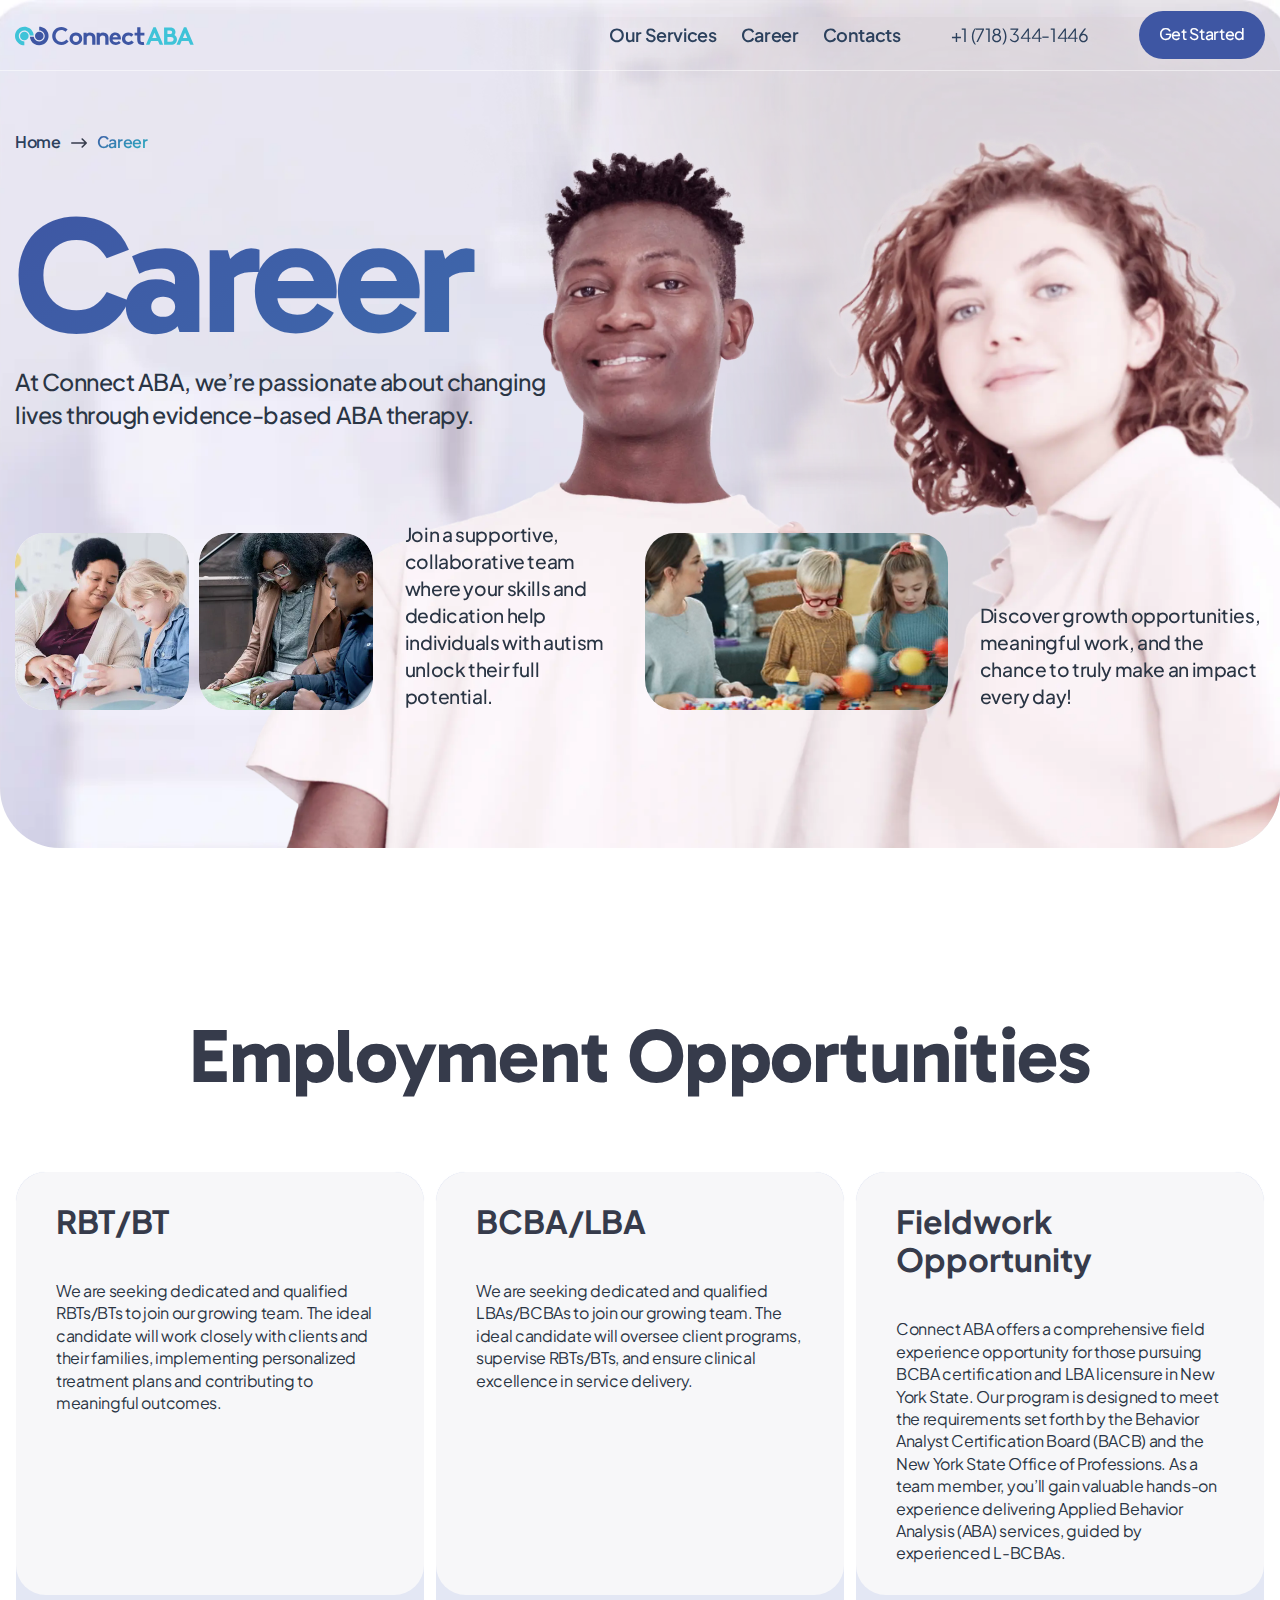
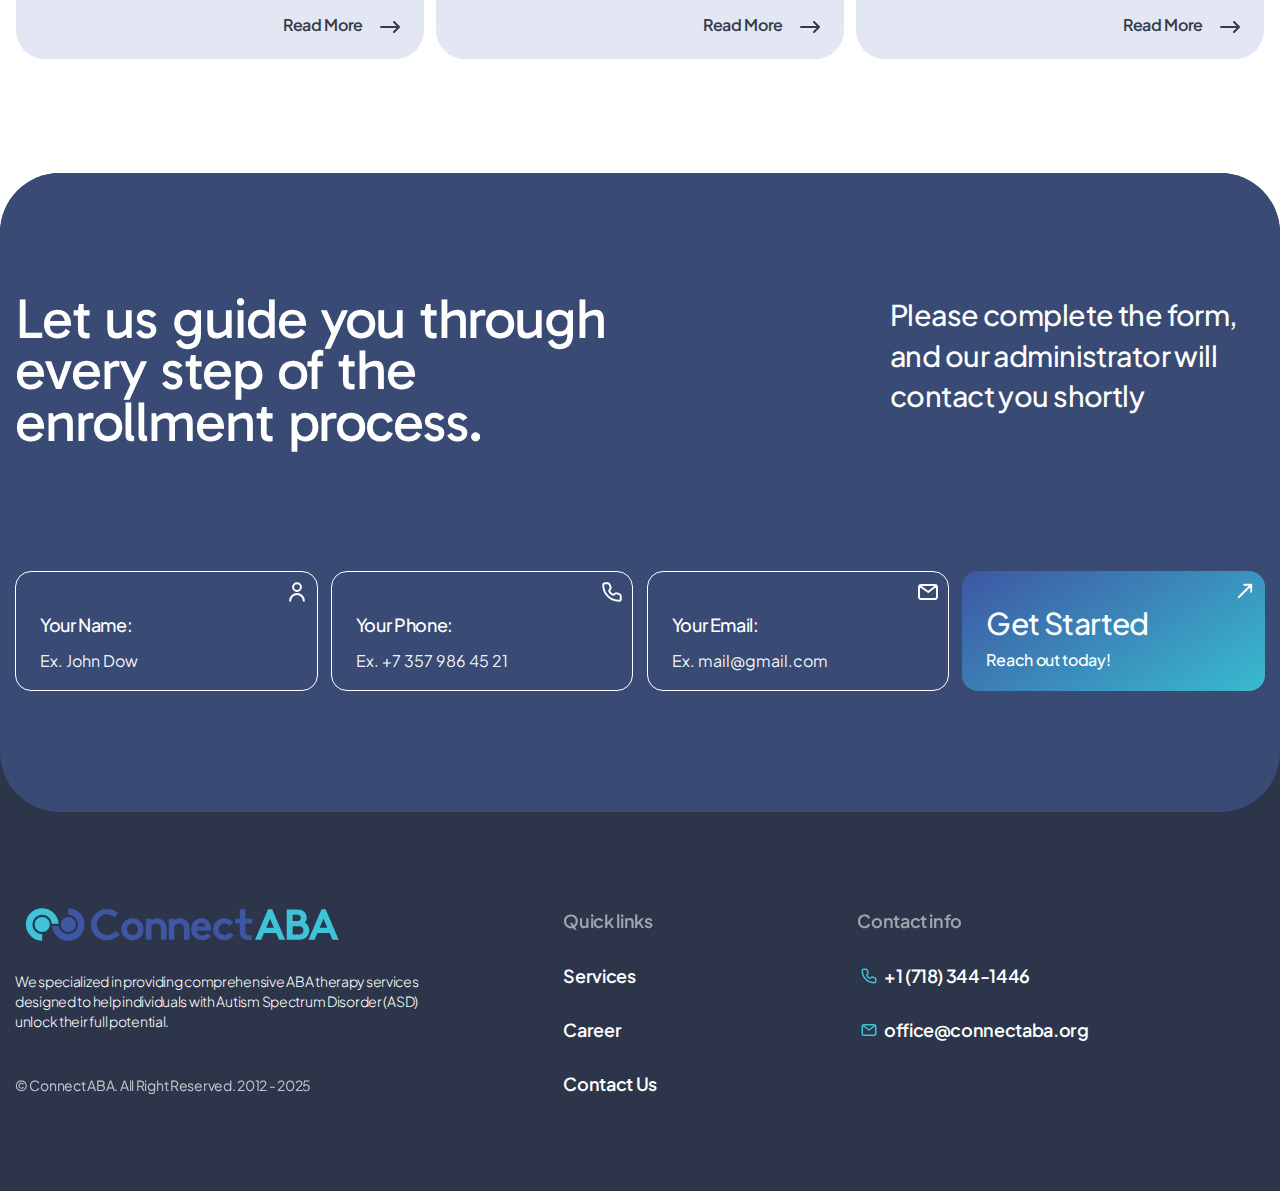
==== commit 623da5d3: "Finish" ====
--- a/career.html
+++ b/career.html
@@ -6,7 +6,7 @@
 	<meta charset="UTF-8">
 	<meta http-equiv="X-UA-Compatible" content="IE=edge">
 	<meta name="format-detection" content="telephone=no">
-	<link rel="stylesheet" href="css/style.min.css?_v=20250211210054">
+	<link rel="stylesheet" href="css/style.min.css?_v=20250211220307">
 	<link rel="shortcut icon" href="img/favicon.webp" type="image/x-icon">
 	<link rel="icon" href="img/favicon.webp" type="image/x-icon">
 	<meta name="robots" content="noindex, nofollow">
@@ -390,9 +390,14 @@
 							</div>
 							<div class="get-started__item get-started__item--resume">
 								<img src="img/icon-resume.svg" alt="Resume form icon">
-								<label for="apply-form-resume">Your Resume (pdf, docx):</label>
-								</label>
-								<input type="file" name="apply-form-resume" id="apply-form-resume" accept=".pdf, .docx" placeholder="Attach file. Allowed file types: .pdf, .docx" class="input">
+								<label for="apply-form-resume">Your Resume:</label>
+								<div class="input-file">
+									<div class="input-file__text">Attach file (PDF, doc, docx)</div>
+									<div class="input-file__button">
+										<input type="file" name="apply-form-resume" id="apply-form-resume" accept=".pdf, .doc, .docx">
+										<div class="input-file__button-text">Browse files</div>
+									</div>
+								</div>
 							</div>
 							<div class="get-started__item get-started__item--cover-letter">
 								<label for="apply-form-cover-letter">Cover letter:</label>
@@ -503,8 +508,14 @@
 							</div>
 							<div class="get-started__item get-started__item--resume">
 								<img src="img/icon-resume.svg" alt="Resume form icon">
-								<label for="bcba-lba-apply-form-resume">Your Resume (pdf, docx):</label>
-								<input type="file" name="bcba-lba-apply-form-resume" id="bcba-lba-apply-form-resume" accept=".pdf, .docx" placeholder="Attach file. Allowed file types: .pdf, .docx" class="input">
+								<label for="bcba-lba-apply-form-resume">Your Resume:</label>
+								<div class="input-file">
+									<div class="input-file__text">Attach file (PDF, doc, docx)</div>
+									<div class="input-file__button">
+										<input type="file" name="bcba-lba-apply-form-resume" id="bcba-lba-apply-form-resume" accept=".pdf, .doc, .docx">
+										<div class="input-file__button-text">Browse files</div>
+									</div>
+								</div>
 							</div>
 							<div class="get-started__item get-started__item--cover-letter">
 								<label for="bcba-lba-apply-form-cover-letter">Cover letter:</label>
@@ -620,9 +631,14 @@
 							</div>
 							<div class="get-started__item get-started__item--resume">
 								<img src="img/icon-resume.svg" alt="Resume form icon">
-								<label for="opportunity-apply-form-resume">Your Resume (pdf, docx):</label>
-								</label>
-								<input type="file" name="opportunity-apply-form-resume" id="opportunity-apply-form-resume" accept=".pdf, .docx" placeholder="Attach file. Allowed file types: .pdf, .docx" class="input">
+								<label for="opportunity-apply-form-resume">Your Resume:</label>
+								<div class="input-file">
+									<div class="input-file__text">Attach file (PDF, doc, docx)</div>
+									<div class="input-file__button">
+										<input type="file" name="opportunity-apply-form-resume" id="opportunity-apply-form-resume" accept=".pdf, .doc, .docx">
+										<div class="input-file__button-text">Browse files</div>
+									</div>
+								</div>
 							</div>
 							<div class="get-started__item get-started__item--cover-letter">
 								<label for="opportunity-apply-form-cover-letter">Cover letter:</label>
@@ -641,7 +657,7 @@
 			</div>
 		</div>
 	</div>
-	<script src="js/app.min.js?_v=20250211210054"></script>
+	<script src="js/app.min.js?_v=20250211220307"></script>
 </body>
 
 </html>--- a/css/style.min.css
+++ b/css/style.min.css
@@ -1 +1 @@
-@font-face{font-family:Gabarito;font-display:swap;src:url(../fonts/Gabarito-Black.woff2) format("woff2");font-weight:900;font-style:normal}@font-face{font-family:Gabarito;font-display:swap;src:url(../fonts/Gabarito-Bold.woff2) format("woff2");font-weight:700;font-style:normal}@font-face{font-family:Gabarito;font-display:swap;src:url(../fonts/Gabarito-ExtraBold.woff2) format("woff2");font-weight:800;font-style:normal}@font-face{font-family:Gabarito;font-display:swap;src:url(../fonts/Gabarito-Medium.woff2) format("woff2");font-weight:500;font-style:normal}@font-face{font-family:Gabarito;font-display:swap;src:url(../fonts/Gabarito-Regular.woff2) format("woff2");font-weight:400;font-style:normal}@font-face{font-family:Gabarito;font-display:swap;src:url(../fonts/Gabarito-SemiBold.woff2) format("woff2");font-weight:600;font-style:normal}@font-face{font-family:Inter;font-display:swap;src:url(../fonts/Inter-Regular.woff2) format("woff2");font-weight:400;font-style:normal}@font-face{font-family:"Plus Jakarta Sans";font-display:swap;src:url(../fonts/PlusJakartaSans-Bold.woff2) format("woff2");font-weight:700;font-style:normal}@font-face{font-family:"Plus Jakarta Sans";font-display:swap;src:url(../fonts/PlusJakartaSans-ExtraBold.woff2) format("woff2");font-weight:800;font-style:normal}@font-face{font-family:"Plus Jakarta Sans";font-display:swap;src:url(../fonts/PlusJakartaSans-Light.woff2) format("woff2");font-weight:300;font-style:normal}@font-face{font-family:"Plus Jakarta Sans";font-display:swap;src:url(../fonts/PlusJakartaSans-Medium.woff2) format("woff2");font-weight:500;font-style:normal}@font-face{font-family:"Plus Jakarta Sans";font-display:swap;src:url(../fonts/PlusJakartaSans-Regular.woff2) format("woff2");font-weight:400;font-style:normal}@font-face{font-family:"Plus Jakarta Sans";font-display:swap;src:url(../fonts/PlusJakartaSans-SemiBold.woff2) format("woff2");font-weight:600;font-style:normal}*{padding:0;margin:0;border:0}*,*::after,*::before{box-sizing:border-box}*::after,*::before{display:inline-block}body,html{height:100%;min-width:320px}body{color:#2a3544;line-height:1;font-family:"Plus Jakarta Sans";font-size:1rem;-ms-text-size-adjust:100%;-moz-text-size-adjust:100%;-webkit-text-size-adjust:100%;-webkit-font-smoothing:antialiased;-moz-osx-font-smoothing:grayscale}button,input,textarea{font-family:"Plus Jakarta Sans";font-size:inherit;line-height:inherit;color:inherit;background-color:rgba(0,0,0,0)}input,textarea{width:100%}label{display:inline-block}button,option,select{cursor:pointer}a{display:inline-block;color:inherit;text-decoration:none}ul li{list-style:none}img{vertical-align:top}h1,h2,h3,h4,h5,h6{font-weight:inherit;font-size:inherit}.lock body{overflow:hidden;touch-action:none;-ms-scroll-chaining:none;overscroll-behavior:none}.wrapper{min-height:100%;display:flex;flex-direction:column;overflow:hidden}@supports(overflow:clip){.wrapper{overflow:clip}}.wrapper>main{flex:1 1 auto}.wrapper>*{min-width:0}[class*=__container]{max-width:86.375rem;margin:0 auto;padding:0 .9375rem}[class*="--gc"]{display:grid;min-width:0;grid-template-columns:.9375rem 1fr minmax(auto,84.5rem) 1fr .9375rem}[class*="--gc"]>*{min-width:0;grid-column:3/4}.icon-menu{display:none}@media(max-width:64.06125em){.icon-menu{display:block;position:relative;width:1.875rem;height:1.125rem;z-index:5}}@media(max-width:64.06125em)and (any-hover:none){.icon-menu{cursor:default}}@media(max-width:64.06125em){.icon-menu span,.icon-menu::after,.icon-menu::before{content:"";transition:all .3s ease 0s;left:0;position:absolute;width:100%;height:.125rem;background-color:#363b4b;border-radius:1px}.icon-menu::before{top:0;width:68%}.icon-menu::after{bottom:0;width:68%}.icon-menu span{top:calc(50% - .0625rem)}.menu-open .icon-menu span{width:0;background-color:rgba(255,255,255,0)}.menu-open .icon-menu::after,.menu-open .icon-menu::before{background-color:#6379a6}.menu-open .icon-menu::before{top:calc(50% - .0625rem);-webkit-transform:rotate(-45deg);transform:rotate(-45deg)}.menu-open .icon-menu::after{bottom:calc(50% - .0625rem);-webkit-transform:rotate(45deg);transform:rotate(45deg)}}body::after{content:"";background-color:rgba(0,0,0,.5);position:fixed;width:100%;height:100%;top:0;left:0;opacity:0;transition:opacity .8s ease 0s;pointer-events:none;z-index:149}.popup-show body::after{opacity:1}.popup{position:fixed;top:0;left:0;bottom:0;right:0;padding:30px 10px;transition:visibility .8s ease 0s;visibility:hidden;pointer-events:none}.popup_show{z-index:150;visibility:visible;overflow:auto;pointer-events:auto}.popup_show .popup__content{visibility:visible;-webkit-transform:scale(1);transform:scale(1)}.popup__wrapper{display:flex;flex-direction:column;align-items:center;min-height:100%;flex:1 1 auto;width:100%;display:flex;justify-content:center;align-items:center}.popup__content{visibility:hidden;-webkit-transform:scale(0);transform:scale(0);transition:-webkit-transform .3s ease 0s;transition:transform .3s ease 0s;transition:transform .3s ease 0s,-webkit-transform .3s ease 0s;background-color:#eee;padding:20px;width:100%;max-width:900px;border-radius:20px}.lock .popup__content{visibility:visible}.popup__content{background:#394b74;border-radius:24px;max-width:1350px;padding:30px 20px 40px;overflow:hidden}@media(min-width:29.99875em){.popup__content{padding:30px 30px 60px}}@media(min-width:86.375em){.popup__content{padding:50px;border-radius:60px}}.popup__close{display:block;margin:0 0 0 auto;width:30px;height:30px;outline:0}@media(min-width:64.06125em){.popup__close{width:40px;height:40px}}@media(min-width:86.375em){.popup__close{width:50px;height:50px}}.popup__close img{width:100%;height:100%;transition:all .3s ease 0s}@media(any-hover:hover){.popup__close img:hover{-webkit-transform:rotate(-90deg);transform:rotate(-90deg)}}.popup .popup-title{font-family:Gabarito;font-weight:400;font-size:40px;line-height:90%;letter-spacing:-.02em;color:#fff;text-align:center;margin-bottom:20px;padding-top:30px}@media(min-width:29.99875em){.popup .popup-title{font-size:60px;padding-top:0}}@media(min-width:64.06125em){.popup .popup-title{font-size:80px}}.popup .popup-description{font-weight:500;font-size:16px;line-height:140%;letter-spacing:-.02em;color:#fff;text-align:center;margin-bottom:60px}@media(min-width:29.99875em){.popup .popup-description{font-size:25px;margin-bottom:70px}}@media(min-width:64.06125em){.popup .popup-description{font-size:30px;margin-bottom:80px}}.get-started__items{display:flex;flex-wrap:wrap;gap:10px;justify-content:space-between}.get-started__item{border:1px solid #fff;border-radius:16px;padding:24px 4px;height:120px;position:relative}@media(any-hover:hover){.get-started__item:hover{background:rgba(0,0,0,.1)}.get-started__item:active{background:rgba(0,0,0,.1)}}.get-started__item--name{flex:1 1 100%}@media(min-width:64.06125em){.get-started__item--name{flex:0 1 calc(50% - 5px)}}.get-started__item--phone{flex:1 1 100%}@media(min-width:64.06125em){.get-started__item--phone{flex:0 1 calc(50% - 5px)}}.get-started__item--email{flex:1 1 100%}@media(min-width:64.06125em){.get-started__item--email{flex:0 1 calc(70% - 10px)}}.get-started__item--button{background:linear-gradient(147deg,#3e56a3 0,#38bbd0 100%);flex:1 1 100%}@media(any-hover:hover){.get-started__item--button:hover{background:linear-gradient(147deg,#5770c4 0,#3fc3d8 65%,#3fc3d8 100%)}}@media(min-width:64.06125em){.get-started__item--button{flex:0 1 30%}}.get-started__item img{position:absolute;top:0;right:0;width:40px;height:40px}.get-started__item label{padding-top:18px;padding-bottom:1px;padding-left:20px;font-weight:500;font-size:18px;line-height:120%;letter-spacing:-.02em;color:#fff}.get-started .input{height:48px;padding:4px 20px;border-radius:12px;border:initial;color:#fff}.get-started .button{height:100%;width:100%;text-align:left}.get-started .button-text-1{font-weight:500;font-size:30px;line-height:120%;letter-spacing:-.02em;color:#fff;padding-top:10px;padding-bottom:9px;padding-left:20px}.get-started .button-text-2{font-weight:500;font-size:16px;line-height:120%;letter-spacing:-.02em;padding-left:20px;color:#fff}#video .popup__content,#video-2 .popup__content{padding-bottom:35.7%}.popup-opportunities .popup__close{position:relative;z-index:10}.popup-opportunities .popup__content{position:relative;z-index:2}.popup-opportunities .popup__text{position:relative;z-index:3}@media(min-width:64.06125em){.popup-opportunities .popup__text{padding:0 120px 50px}}@media(min-width:86.375em){.popup-opportunities .popup__text{padding:0 100px 50px}}.popup-opportunities .popup__text::before{content:"";position:absolute;border-radius:24px 24px 0 0;top:-59px;left:-30px;width:calc(100% + 60px);height:60px;background:#394b74;z-index:2}@media(min-width:86.375em){.popup-opportunities .popup__text::before{border-radius:60px 60px 0 0;left:-50px;width:calc(100% + 100px)}}.popup-opportunities .popup__text::after{content:"";position:absolute;top:0;left:-50px;width:calc(100% + 100px);height:calc(100% + 62px);background:#394b74;z-index:-1}.popup-opportunities .popup-title{text-align:left;font-weight:400;letter-spacing:-.02em;color:#fff;margin:0}@media(min-width:86.375em){.popup-opportunities .popup-title{padding-bottom:5rem}}@media(min-width:20em)and (max-width:86.375em){.popup-opportunities .popup-title{padding-bottom:clamp(1.5625rem ,.5267184557rem + 5.1789077213vw ,5rem)}}@media(max-width:20em){.popup-opportunities .popup-title{padding-bottom:1.5625rem}}.popup-opportunities .popup-description{text-align:left;margin:0}@media(min-width:86.375em){.popup-opportunities .popup-description{padding-bottom:6.25rem}}@media(min-width:20em)and (max-width:86.375em){.popup-opportunities .popup-description{padding-bottom:clamp(3.125rem ,2.1833804143rem + 4.7080979284vw ,6.25rem)}}@media(max-width:20em){.popup-opportunities .popup-description{padding-bottom:3.125rem}}.popup-opportunities .popup-description a{text-decoration:underline}.popup-opportunities .popup-description span{color:#aabeeb}.popup-opportunities .get-started__item{flex:0 1 calc(50% - 5px)}@media(max-width:47.99875em){.popup-opportunities .get-started__item{flex:1 1 100%!important}}.popup-opportunities .get-started__item--cover-letter{flex:0 1 calc(70% - 10px);height:auto}.popup-opportunities .get-started__item--button{flex:0 1 30%;height:auto}.popup-opportunities textarea{padding:14px 20px 4px;border-radius:12px;border:initial;color:#fff}.popup-opportunities textarea:focus{outline:0}.popup__top-content{background-color:#fff;border-radius:24px 24px 0 0;padding:30px 30px 40px;overflow:hidden;position:relative;z-index:1;margin:-70px -30px -30px}@media(min-width:29.99875em){.popup__top-content{padding:30px 30px 60px}}@media(min-width:64.06125em){.popup__top-content{padding:100px 150px 50px}}@media(min-width:86.375em){.popup__top-content{border-radius:60px 60px 0 0;margin:-100px -50px -50px}}.content-end{height:100px}.top-content{display:flex;flex-direction:column;gap:50px}.top-content__title{font-family:Gabarito;font-weight:500;letter-spacing:-.02em;color:#363b4b;margin-bottom:10px}@media(min-width:86.375em){.top-content__title{font-size:5rem}}@media(min-width:20em)and (max-width:86.375em){.top-content__title{font-size:clamp(2.1875rem ,1.3400423729rem + 4.2372881356vw ,5rem)}}@media(max-width:20em){.top-content__title{font-size:2.1875rem}}.top-content__subtitle{font-weight:700;line-height:120%;color:#363b4b;padding-bottom:24px}@media(min-width:86.375em){.top-content__subtitle{font-size:2rem}}@media(min-width:20em)and (max-width:86.375em){.top-content__subtitle{font-size:clamp(1.375rem ,1.1866760829rem + .9416195857vw ,2rem)}}@media(max-width:20em){.top-content__subtitle{font-size:1.375rem}}.top-content__text{font-weight:400;font-size:16px;line-height:140%;letter-spacing:-.02em;color:#2a3544}.top-content__text ul{padding-left:20px}.top-content__text li{list-style-type:disc}.top-content__text li:not(:last-child){margin-bottom:.5rem}.popup-logo{width:191px;height:20px;margin-bottom:10px}@media(min-width:47.99875em){.popup-logo{width:287px;height:30px}}@media(max-width:64.06125em){.popup-logo{margin-top:20px}}.spollers{display:grid;gap:15px}.spollers__item{font-size:1.25rem}.spollers__title{width:100%;cursor:default;text-align:left;position:relative;list-style:none}.spollers__title::-webkit-details-marker,.spollers__title::marker{display:none}._spoller-init .spollers__title{cursor:pointer}._spoller-init .spollers__title::after{content:"";position:absolute;right:0;top:calc(50% - 20px);width:40px;height:40px;background:url(../img/icon-faq-arrow-down.svg) 0 0 no-repeat;transition:opacity .5s ease 0s}._spoller-init .spollers__title._spoller-active{color:#3e61a8}._spoller-init .spollers__title._spoller-active::after{background:url(../img/icon-faq-arrow-up.svg) 0 0 no-repeat}.spollers__body{position:relative;z-index:3;padding-left:60px}@media(min-width:47.99875em){.spollers__body{padding-left:87px}}.ibg{width:100%;height:100%;-o-object-fit:cover;object-fit:cover}.ibg--top{-o-object-position:top;object-position:top}.ibg--bottom{-o-object-position:bottom;object-position:bottom}.ibg--left{-o-object-position:left;object-position:left}.ibg--right{-o-object-position:right;object-position:right}.ibg--contain{-o-object-fit:contain;object-fit:contain}.page{background-color:rgba(0,0,0,0)!important}.hero{position:relative}.bg-hero{position:absolute;top:0;left:0;width:100%;height:100%;-o-object-fit:cover;object-fit:cover}input:focus,select:focus,textarea:focus{outline:0}.gradient{background:linear-gradient(147deg,#3e56a3 0,#29b6c5 100%);background-clip:text;-webkit-background-clip:text;-webkit-text-fill-color:transparent}.gradient-1{background:linear-gradient(147deg,#3e56a3 0,#3e7cb5 100%);background-clip:text;-webkit-background-clip:text;-webkit-text-fill-color:transparent}@supports not ((-webkit-background-clip:text) or (background-clip:text)){.gradient,.gradient-1{color:#3e56a3}}.swiper-pagination-bullets{padding-top:30px;display:flex;justify-content:center;align-items:center;gap:5px}.swiper-pagination-bullet{display:block;flex:0 1 50px;height:4px;border-radius:2px;background-color:#fff}.swiper-pagination-bullet-active{background-color:#3e80b7}.breadcrumps{display:flex;gap:10px;flex-wrap:wrap;align-items:center;padding-bottom:5px}@media(min-width:47.99875em){.breadcrumps{padding-bottom:15px}}@media(min-width:64.06125em){.breadcrumps{padding-bottom:30px}}.breadcrumps a,.breadcrumps span{font-weight:600;font-size:16px;line-height:150%;letter-spacing:-.02em;color:#2c415d}.breadcrumps img{width:16px;height:16px;-webkit-transform:translate(0,1px);transform:translate(0,1px)}.video-button{position:relative}.video-button .button-play{position:absolute;top:5px;right:5px;width:44px!important;height:44px!important;opacity:.7;transition:opacity .3s ease 0s;z-index:2}@media(max-width:47.99875em){.video-button .button-play{width:24px;height:24px}}@media(any-hover:hover){.video-button:hover .button-play{opacity:1!important}}.header{position:fixed;left:0;top:0;width:100%;min-height:3.125rem;border-bottom:1px solid rgba(255,255,255,.5);z-index:100}@media(min-width:64.06125em){.header{min-height:4.0625rem}}.header__container{display:flex;align-items:center;justify-content:space-between;gap:3.125rem}@media(min-width:64.06125em){.header__container{padding-top:.625rem;padding-bottom:.625rem}}@media(min-width:29.99875em){.header__logo{width:11.1875rem!important;height:1.1875rem!important}}.header::before{content:"";position:absolute;top:0;left:0;width:100%;height:100%;background-color:rgba(255,255,255,.65);backdrop-filter:blur(20px);z-index:-1;opacity:0;transition:opacity .3s ease 0s}.header._header-scroll::before{opacity:1}.menu-header{min-height:3.125rem;display:flex;align-items:center;gap:1.25rem;border-radius:24px}@media(min-width:64.06125em){.menu-header{gap:3.125rem;border-radius:initial}}.menu-header__body{display:flex;align-items:center;gap:3.125rem;transition:left .3s}@media(max-width:64.06125em){.menu-header__body{position:fixed;top:0;left:-100%;width:100%;height:100vh;padding:5px 15px 50px;background:#394b74;flex-direction:column;color:#fff!important;overflow:auto}}@media(max-width:29.99875em){.menu-header__body{gap:1.25rem}}.menu-header__body::before{content:"";position:fixed;width:100%;height:4.375rem;left:-100%;top:0;transition:left .3s;z-index:2}.menu-open .menu-header__body{left:0}.menu-open .menu-header__body::before{left:0}.menu-header__social-links{display:flex;justify-content:center;align-items:center;gap:1.25rem;order:4;margin-bottom:2.5vh}@media(max-width:23.5em){.menu-header__social-links{margin-bottom:2vh}}@media(min-width:64.06125em){.menu-header__social-links{display:none;order:initial}}.menu-header__phone{font-weight:400;letter-spacing:-.02em;font-size:20px;line-height:150%;text-decoration:underline;color:#fff;order:5}@media(min-width:64.06125em){.menu-header__phone{font-size:18px;line-height:150%;color:#2c415d;text-decoration:none;order:initial}}@media(any-hover:hover){.menu-header__phone:hover{color:#3581b3}}.menu-header__mail{font-weight:400;letter-spacing:-.02em;font-size:20px;line-height:150%;text-decoration:underline;color:#fff;order:7}@media(min-width:64.06125em){.menu-header__mail{display:none!important;order:initial}}.menu-header__button{border-radius:100px;padding:13px 20px 16px;background-color:#3e56a3;font-size:16px;color:#fff;font-weight:500;line-height:120%;letter-spacing:-.02em;transition:all .3s ease 0s}@media(any-hover:hover){.menu-header__button:hover{background-color:#2faec2}.menu-header__button:active{background-color:#128496}}@media(max-width:64.06125em){.menu-header__button{order:3;margin-bottom:8.95vh;font-size:20px;color:#3a4e7a;background:#fff;padding:22px 40px 24px}}@media(max-width:26.25em){.menu-header__button{margin-bottom:8.76vh}}@media(max-width:23.5em){.menu-header__button{margin-bottom:7.45vh}}.nav-menu{display:flex;align-items:center;gap:1.5rem}@media(max-width:64.06125em){.nav-menu{flex-direction:column;gap:5vh;padding-bottom:8.95vh;order:2}}@media(max-width:26.25em){.nav-menu{padding-bottom:8.76vh;gap:4vh}}@media(max-width:23.5em){.nav-menu{padding-bottom:7.45vh}}.logo-header-mobile{margin-top:40px;margin-bottom:8.95vh}@media(max-width:26.25em){.logo-header-mobile{margin-bottom:8.76vh}}@media(max-width:23.5em){.logo-header-mobile{margin-bottom:7.45vh}}@media(min-width:64.06125em){.logo-header-mobile{display:none!important;order:1}}.logo-header-mobile img{width:100%;height:100%}.menu-item{font-weight:600;font-size:18px;line-height:150%;letter-spacing:-.02em;color:#2c415d}@media(any-hover:hover){.menu-item:hover{color:#3581b3}}@media(max-width:64.06125em){.menu-item{font-weight:400;font-size:40px;line-height:90%;color:#fff}}@media(max-width:47.99875em){.menu-item{font-size:35px}}@media(max-width:26.25em){.menu-item{font-size:32px}}@media(max-width:23.5em){.menu-item{font-size:27px}}.footer{margin-top:-61px;background:#2c3549;border-radius:60px 60px 0 0;padding:0;z-index:10}@media(max-width:29.99875em){.footer{margin-top:-25px;border-radius:24px 24px 0 0}}.footer-blue{background:#394b74;border-radius:60px}@media(max-width:29.99875em){.footer-blue{border-radius:24px}}@media(min-width:86.375em){.footer-blue__container{padding-top:8.125rem}}@media(min-width:20em)and (max-width:86.375em){.footer-blue__container{padding-top:clamp(2.5rem ,.8050847458rem + 8.4745762712vw ,8.125rem)}}@media(max-width:20em){.footer-blue__container{padding-top:2.5rem}}@media(min-width:86.375em){.footer-blue__container{padding-bottom:8.125rem}}@media(min-width:20em)and (max-width:86.375em){.footer-blue__container{padding-bottom:clamp(2.5rem ,.8050847458rem + 8.4745762712vw ,8.125rem)}}@media(max-width:20em){.footer-blue__container{padding-bottom:2.5rem}}.footer-blue__texts{display:flex;gap:20%}@media(min-width:86.375em){.footer-blue__texts{padding-bottom:8.125rem}}@media(min-width:20em)and (max-width:86.375em){.footer-blue__texts{padding-bottom:clamp(3.75rem ,2.43173258rem + 6.5913370998vw ,8.125rem)}}@media(max-width:20em){.footer-blue__texts{padding-bottom:3.75rem}}@media(max-width:47.99875em){.footer-blue__texts{flex-direction:column}}.footer-blue__title{font-family:Gabarito;flex:0 0 50%;font-weight:400;line-height:90%;letter-spacing:-.02em;color:#fff}@media(min-width:86.375em){.footer-blue__title{font-size:3.75rem}}@media(min-width:20em)and (max-width:86.375em){.footer-blue__title{font-size:clamp(1.625rem ,.9846986817rem + 3.2015065913vw ,3.75rem)}}@media(max-width:20em){.footer-blue__title{font-size:1.625rem}}@media(max-width:47.99875em){.footer-blue__title{margin-bottom:50px}}@media(max-width:29.99875em){.footer-blue__title{margin-bottom:30px}}.footer-blue__description{font-weight:500;line-height:140%;letter-spacing:-.02em;color:#fff}@media(min-width:86.375em){.footer-blue__description{font-size:1.875rem}}@media(min-width:20em)and (max-width:86.375em){.footer-blue__description{font-size:clamp(1rem ,.736346516rem + 1.31826742vw ,1.875rem)}}@media(max-width:20em){.footer-blue__description{font-size:1rem}}@media(min-width:64.06125em){.footer-blue .get-started__item{flex:0 1 calc(25% - 10px)}}@media(min-width:86.375em){.footer-dark__container{padding-top:6.25rem}}@media(min-width:20em)and (max-width:86.375em){.footer-dark__container{padding-top:clamp(3.125rem ,2.1833804143rem + 4.7080979284vw ,6.25rem)}}@media(max-width:20em){.footer-dark__container{padding-top:3.125rem}}@media(min-width:86.375em){.footer-dark__container{padding-bottom:6.25rem}}@media(min-width:20em)and (max-width:86.375em){.footer-dark__container{padding-bottom:clamp(3.125rem ,2.1833804143rem + 4.7080979284vw ,6.25rem)}}@media(max-width:20em){.footer-dark__container{padding-bottom:3.125rem}}.footer-dark__row-1{display:flex;gap:1vw;justify-content:space-between}@media(max-width:56.25em){.footer-dark__row-1{display:block}}.footer-dark__row-1 .footer-logo{width:335px;height:35px;margin-bottom:30px}.footer-dark__row-1 .footer-logo img{width:100%;height:100%;margin-bottom:0}.footer-dark__row-2{font-weight:400;font-size:14px;line-height:150%;letter-spacing:-.02em;color:#fff;opacity:.7;padding-top:0;width:-webkit-fit-content;width:-moz-fit-content;width:fit-content;margin-top:-20px}@media(max-width:56.25em){.footer-dark__row-2{padding-top:0;margin-top:0}}.footer-dark .col{flex:0 1 33%;font-weight:300;font-size:14px;line-height:140%;letter-spacing:-.02em;color:#fff}@media(max-width:56.25em){.footer-dark .col{margin-bottom:3.125rem}}.footer-dark .col-2{padding-left:10vw}@media(max-width:56.25em){.footer-dark .col-2{padding-left:0}}.footer-dark .col-3{padding-left:8vw;flex:0 1 30%}.footer-dark .footer-title{font-weight:600;font-size:18px;line-height:150%;letter-spacing:-.02em;color:#fff;opacity:.55;padding-bottom:30px}.footer-dark a{font-weight:600;font-size:18px;line-height:130%;letter-spacing:-.02em;color:#fff}@media(any-hover:hover){.footer-dark a:hover{color:#3581b3}}.footer-dark ul li:not(:last-child){margin-bottom:1.875rem}.footer-dark ul li img{margin-bottom:0}.hero{position:relative}.hero__container{padding-top:75px}@media(min-width:86.375em){.hero__container{padding-bottom:9.0625rem}}@media(min-width:20em)and (max-width:86.375em){.hero__container{padding-bottom:clamp(4.6875rem ,3.36923258rem + 6.5913370998vw ,9.0625rem)}}@media(max-width:20em){.hero__container{padding-bottom:4.6875rem}}@media(min-width:64.06125em){.hero__container{padding-top:130px}}.hero__title{font-family:Gabarito;font-weight:700;line-height:109%;letter-spacing:-.032em}@media(min-width:86.375em){.hero__title{font-size:11.1875rem}}@media(min-width:20em)and (max-width:86.375em){.hero__title{font-size:clamp(3.4375rem ,1.1022834275rem + 11.6760828625vw ,11.1875rem)}}@media(max-width:20em){.hero__title{font-size:3.4375rem}}@media(max-width:87.5em){.hero__title{letter-spacing:-.035em}}@media(max-width:81.25em){.hero__title{letter-spacing:-.039em}}@media(max-width:71.5625em){.hero__title{letter-spacing:-.045em}}.hero__subtitle{padding-top:70vw;padding-bottom:3.125rem;font-weight:600;line-height:110%;color:#363b4b;max-width:100%;position:relative;z-index:1}@media(min-width:86.375em){.hero__subtitle{font-size:3.375rem}}@media(min-width:20em)and (max-width:86.375em){.hero__subtitle{font-size:clamp(1.5625rem ,1.0163606403rem + 2.7306967985vw ,3.375rem)}}@media(max-width:20em){.hero__subtitle{font-size:1.5625rem}}@media(min-width:56.25em){.hero__subtitle{padding-top:3.125rem;padding-bottom:3.125rem;max-width:45%}}@media(min-width:100em){.hero__subtitle{padding-top:6vw;padding-bottom:4.375rem}}.hero__description{font-weight:500;line-height:140%;letter-spacing:-.02em;color:#2a3544;max-width:100%;padding-bottom:25px;position:relative;z-index:1}@media(min-width:86.375em){.hero__description{font-size:1.5rem}}@media(min-width:20em)and (max-width:86.375em){.hero__description{font-size:clamp(1rem ,.8493408663rem + .7532956685vw ,1.5rem)}}@media(max-width:20em){.hero__description{font-size:1rem}}@media(min-width:47.99875em){.hero__description{padding-bottom:90px}}@media(min-width:56.25em){.hero__description{max-width:45%}}@media(min-width:93.75em){.hero__description{padding-bottom:130px}}.hero .bg-hero{position:absolute;top:0;left:0;width:100%;height:100%;-o-object-fit:cover;object-fit:cover;z-index:-1}.hero .image-hero{position:absolute;bottom:initial;top:60px;right:0;width:100%;height:auto;-o-object-fit:contain;object-fit:contain;z-index:0}@media(min-width:43.75em){.hero .image-hero{top:0}}@media(min-width:48.75em){.hero .image-hero{top:initial;bottom:0;right:0;width:auto;height:calc(100% - 50px);-o-object-fit:cover;object-fit:cover}}@media(min-width:56.25em){.hero .image-hero{height:calc(100% - 100px)}}@media(min-width:64.06125em){.hero .image-hero{width:100%;height:calc(100% - 17px);-o-object-fit:contain;object-fit:contain}}@media(min-width:109.375em){.hero .image-hero{width:auto;height:calc(100% - 17px);-o-object-fit:contain;object-fit:contain}}.hero .hero-row{display:flex;gap:10px;justify-content:space-between}@media(max-width:64.06125em){.hero .hero-row{flex-wrap:wrap}}.hero .hero-row__col-1{display:flex;justify-content:space-between;border-radius:30px;backdrop-filter:blur(20px);background:rgba(255,255,255,.4);width:423px;height:172px;display:flex;align-items:flex-end;position:relative}@media(max-width:64.06125em){.hero .hero-row__col-1{order:2}}@media(max-width:56.25em){.hero .hero-row__col-1{border-radius:12px}}@media(max-width:44.375em){.hero .hero-row__col-1{width:initial;flex:0 1 60%}}@media(max-width:41.875em){.hero .hero-row__col-1{height:110px}}@media(max-width:38.75em){.hero .hero-row__col-1{flex:0 1 calc(100% - 125px)}}.hero .hero-row__col-1 img{width:261px;height:173px;-webkit-transform:translate(0,-24px);transform:translate(0,-24px)}@media(max-width:56.25em){.hero .hero-row__col-1 img{border-radius:12px}}@media(max-width:44.375em){.hero .hero-row__col-1 img{width:230px;height:155px}}@media(max-width:41.875em){.hero .hero-row__col-1 img{width:175px;height:125px;position:absolute;right:0;top:0;z-index:-1}}@media(max-width:25em){.hero .hero-row__col-1 img{width:146px;height:99px;-webkit-transform:translate(0,-10px);transform:translate(0,-10px)}}.hero .hero-row__col-2{margin-right:auto;border-radius:16px}@media(max-width:64.06125em){.hero .hero-row__col-2{order:1;flex:0 0 100%}}@media(max-width:56.25em){.hero .hero-row__col-2{border-radius:12px}}.hero .hero-row__col-3{width:399px;flex:0 0 399px;height:172px;position:relative;border-radius:30px;overflow:hidden;position:relative;z-index:2}@media(max-width:56.25em){.hero .hero-row__col-3{width:225px;flex:0 0 225px;border-radius:12px}}@media(max-width:64.06125em){.hero .hero-row__col-3{order:3}}@media(max-width:41.875em){.hero .hero-row__col-3{height:110px}}@media(max-width:41.8125em){.hero .hero-row__col-3{width:25%;flex:0 1 38%}}@media(max-width:38.75em){.hero .hero-row__col-3{width:112px;flex:0 0 112px}}@media(any-hover:hover){.hero .hero-row__col-3:hover .button-play{opacity:1!important}}.hero .hero-row__col-3 a{height:100%;width:100%}.hero .hero-row__col-3 .button-play{position:absolute;top:5px;right:5px;opacity:.7;transition:opacity .3s ease 0s;z-index:2;width:44px;height:44px}@media(max-width:47.99875em){.hero .hero-row__col-3 .button-play{width:24px;height:24px}}.hero .hero-row__col-3 .video-cover{position:absolute;width:100%;height:100%;-o-object-fit:cover;object-fit:cover;-o-object-position:center;object-position:center;z-index:1}.hero .col-1-text{padding-bottom:24px}@media(max-width:41.875em){.hero .col-1-text{padding-bottom:10px}}.hero .line-1{padding:10px 0 10px 15px;font-weight:700;font-size:16px;line-height:120%;letter-spacing:-.01em;color:#363b4b}@media(max-width:41.875em){.hero .line-1{width:50px}}.hero .line-2{padding:0 0 0 15px;font-weight:800;line-height:92%;letter-spacing:-.01em}@media(min-width:86.375em){.hero .line-2{font-size:1.875rem}}@media(min-width:20em)and (max-width:86.375em){.hero .line-2{font-size:clamp(1.0625rem ,.8176789077rem + 1.2241054614vw ,1.875rem)}}@media(max-width:20em){.hero .line-2{font-size:1.0625rem}}@media(max-width:29.0625em){.hero .line-2{width:100px}}.hero .get-started__item{padding:16px 4px 24px 16px;width:237px;height:172px;display:flex;justify-content:flex-end;flex-direction:column}@media(max-width:41.875em){.hero .get-started__item{height:130px}}@media(max-width:64.06125em){.hero .get-started__item{flex:0 0 100%;width:100%;margin-bottom:15px}}@media(min-width:64.06125em){.hero .get-started__item{border-radius:30px}}.hero .button{display:flex;flex-direction:column;justify-content:end}.hero .button-text-1{font-weight:500;font-size:24px;line-height:120%;letter-spacing:-.02em;color:#fff;padding-bottom:5px}.hero .button-text-2{font-weight:500;font-size:16px;line-height:120%;letter-spacing:-.02em;color:#fff}.only-text{background:#fff;border-radius:24px;margin-top:-25px;margin-bottom:-25px;position:relative;z-index:7}@media(min-width:64.06125em){.only-text{border-radius:60px;margin-top:-60px;margin-bottom:-60px}}@media(min-width:86.375em){.only-text__container{padding-top:9.375rem}}@media(min-width:20em)and (max-width:86.375em){.only-text__container{padding-top:clamp(3.4375rem ,1.6484227872rem + 8.945386064vw ,9.375rem)}}@media(max-width:20em){.only-text__container{padding-top:3.4375rem}}@media(min-width:86.375em){.only-text__container{padding-bottom:9.375rem}}@media(min-width:20em)and (max-width:86.375em){.only-text__container{padding-bottom:clamp(3.4375rem ,1.6484227872rem + 8.945386064vw ,9.375rem)}}@media(max-width:20em){.only-text__container{padding-bottom:3.4375rem}}.only-text__row{display:flex;gap:20px;justify-content:space-between;align-items:flex-start}@media(max-width:64.06125em){.only-text__row{display:block}}.only-text__col-small{flex:0 1 30%;order:1;font-weight:400;font-size:16px;line-height:130%;color:#363b4b}.only-text__col-small img{margin-right:20px;-webkit-transform:translate(0,-10px);transform:translate(0,-10px)}.only-text__col-small ul{padding-top:5px}.only-text__col-small li{display:flex;margin-bottom:2.5rem}.only-text__col-big{font-family:Gabarito;flex:0 1 59%;font-weight:400;line-height:100%;letter-spacing:-.03em;color:#363b4b;order:2}@media(min-width:86.375em){.only-text__col-big{font-size:3.125rem}}@media(min-width:20em)and (max-width:86.375em){.only-text__col-big{font-size:clamp(1.875rem ,1.4983521657rem + 1.8832391714vw ,3.125rem)}}@media(max-width:20em){.only-text__col-big{font-size:1.875rem}}@media(max-width:64.06125em){.only-text__col-big{padding-bottom:60px}}.only-text__col-big span{font-family:Gabarito;font-weight:700}.services{position:relative;background-color:#ebecf6;z-index:6}@media(min-width:86.375em){.services__container{padding-top:13.125rem}}@media(min-width:20em)and (max-width:86.375em){.services__container{padding-top:clamp(5rem ,2.5517890772rem + 12.2410546139vw ,13.125rem)}}@media(max-width:20em){.services__container{padding-top:5rem}}@media(min-width:86.375em){.services__container{padding-bottom:13.125rem}}@media(min-width:20em)and (max-width:86.375em){.services__container{padding-bottom:clamp(5rem ,2.5517890772rem + 12.2410546139vw ,13.125rem)}}@media(max-width:20em){.services__container{padding-bottom:5rem}}.services__title{font-weight:700;line-height:100%;letter-spacing:-.01em;color:#363b4b;text-align:center}@media(min-width:86.375em){.services__title{font-size:5rem}}@media(min-width:20em)and (max-width:86.375em){.services__title{font-size:clamp(2.8125rem ,2.15336629rem + 3.2956685499vw ,5rem)}}@media(max-width:20em){.services__title{font-size:2.8125rem}}@media(min-width:86.375em){.services__title{margin-bottom:5rem}}@media(min-width:20em)and (max-width:86.375em){.services__title{margin-bottom:clamp(2.8125rem ,2.15336629rem + 3.2956685499vw ,5rem)}}@media(max-width:20em){.services__title{margin-bottom:2.8125rem}}.services__items{display:flex;flex-wrap:wrap;justify-content:center;align-items:center;gap:5px}@media(min-width:47.99875em){.services__items{gap:10px}}.services__item{flex:1 1 100%;border:1px solid #fff;border-radius:21px;overflow:hidden;padding:70px 20px 30px 24px;height:100%;position:relative;background:rgba(99,88,141,.05);padding:44px 12px 20px 12px}@media(min-width:23.125em){.services__item{flex:0 1 calc(50% - 5px);min-height:250px}}@media(min-width:64.06125em){.services__item{border-radius:30px;flex:0 1 calc(33.3% - 10px)}}@media(min-width:78.125em){.services__item{flex:0 1 calc(25% - 10px)}}.services__subtitle{font-weight:700;font-size:20px;line-height:120%;color:#363b4b;margin-bottom:18px;padding-top:6px}@media(min-width:29.99875em){.services__subtitle{padding-top:0}}@media(min-width:29.99875em){.services__subtitle{margin-bottom:20px}}.services__text{font-weight:400;font-size:13px;line-height:140%;letter-spacing:-.02em;color:#2a3544}@media(min-width:29.99875em){.services__text{font-size:16px}}.services__item--1{order:1}.services__item--2{order:3}.services__item--3{order:4}.services__item--4{order:2}@media(max-width:23.125em){.services__item--4{min-height:320px}}.services__item--5{order:5}@media(max-width:23.125em){.services__item--5{min-height:320px}}.services__item--6{order:6}.services__item--7{order:7}.services__item--8{order:8}@media(min-width:78.125em){.services__item--1,.services__item--2,.services__item--3,.services__item--4,.services__item--5,.services__item--6,.services__item--7,.services__item--8{order:initial}}.services-icon{position:absolute;top:5px;right:5px;width:37px;height:37px}@media(min-width:29.99875em){.services-icon{width:48px;height:48px}}.services-bg{position:absolute;top:0;left:0;width:100%;height:100%;-o-object-position:center;object-position:center;-o-object-fit:cover;object-fit:cover}.why{background:#fff;border-radius:24px;margin-top:-25px;margin-bottom:-25px;position:relative;z-index:7}@media(min-width:64.06125em){.why{border-radius:60px;margin-top:-60px;margin-bottom:-60px}}@media(min-width:86.375em){.why__container{padding-top:9.375rem}}@media(min-width:20em)and (max-width:86.375em){.why__container{padding-top:clamp(3.4375rem ,1.6484227872rem + 8.945386064vw ,9.375rem)}}@media(max-width:20em){.why__container{padding-top:3.4375rem}}@media(min-width:86.375em){.why__container{padding-bottom:9.375rem}}@media(min-width:20em)and (max-width:86.375em){.why__container{padding-bottom:clamp(3.4375rem ,1.6484227872rem + 8.945386064vw ,9.375rem)}}@media(max-width:20em){.why__container{padding-bottom:3.4375rem}}.why__row{display:flex;gap:50px}@media(max-width:64.06125em){.why__row{display:block}}.why__title{font-family:Gabarito;font-weight:700;line-height:100%;letter-spacing:-.03em;flex:0 1 50%}@media(min-width:86.375em){.why__title{font-size:5rem}}@media(min-width:20em)and (max-width:86.375em){.why__title{font-size:clamp(2.8125rem ,2.15336629rem + 3.2956685499vw ,5rem)}}@media(max-width:20em){.why__title{font-size:2.8125rem}}@media(max-width:64.06125em){.why__title{margin-bottom:20px}}.why__description{flex:0 1 50%;font-weight:400;line-height:140%;letter-spacing:-.02em;color:#2a3544;padding-top:20px}@media(min-width:86.375em){.why__description{font-size:1.5rem}}@media(min-width:20em)and (max-width:86.375em){.why__description{font-size:clamp(1.0625rem ,.930673258rem + .65913371vw ,1.5rem)}}@media(max-width:20em){.why__description{font-size:1.0625rem}}.why__description span{font-weight:800}.why__items{display:flex;justify-content:center;align-items:center;gap:10px;height:-webkit-max-content;height:max-content}@media(min-width:86.375em){.why__items{padding-top:8.125rem}}@media(min-width:20em)and (max-width:86.375em){.why__items{padding-top:clamp(3.4375rem ,2.0250706215rem + 7.0621468927vw ,8.125rem)}}@media(max-width:20em){.why__items{padding-top:3.4375rem}}@media(max-width:86.375em){.why__items{flex-wrap:wrap}}.why__item{border-radius:20px;padding:24px;display:flex;flex-direction:column;align-items:stretch;height:100%;flex:1 1 100%;flex-direction:row}@media(min-width:47.99875em){.why__item{border-radius:30px;padding:24px 24px 40px 24px;flex:0 1 calc(50% - 10px);min-height:280px;flex-direction:column}}@media(min-width:64.06125em){.why__item{flex:0 1 calc(33% - 10px);min-height:315px}}@media(min-width:86.375em){.why__item{flex:0 1 19.99%;min-height:400px}}.why__item--1{background:#3e67ab}.why__item--2{background:#3f77b3}.why__item--3{background:#2b81b7}.why__item--4{background:#329ac3}.why__item--5{background:#2faac3}.why .why__number{font-weight:700;line-height:100%;color:#fff;margin-bottom:20px}@media(min-width:86.375em){.why .why__number{font-size:5rem}}@media(min-width:20em)and (max-width:86.375em){.why .why__number{font-size:clamp(2.375rem ,1.584039548rem + 3.9548022599vw ,5rem)}}@media(max-width:20em){.why .why__number{font-size:2.375rem}}@media(max-width:47.99875em){.why .why__number{margin-right:30px}}@media(max-width:29.99875em){.why .why__number{margin-bottom:24px}}.why__subtitle{font-weight:700;font-size:24px;line-height:120%;color:#fff;margin-bottom:20px}@media(max-width:29.99875em){.why__subtitle{margin-bottom:24px}}.why__text{font-weight:500;font-size:16px;line-height:140%;letter-spacing:-.02em;color:#fff;margin-bottom:auto}.started-video{position:relative;padding-top:30%}@media(max-width:47.99875em){.started-video{padding-top:60%}}.started-video__bg-video{position:absolute;top:0;left:0;width:100%;height:100%;-o-object-fit:cover;object-fit:cover;z-index:-1}.started-video .video-bg{position:absolute;top:0;left:0;width:100%;height:100%;-o-object-fit:cover;object-fit:cover;z-index:-1;background:rgba(67,54,47,.6)}.started-video__container{display:flex;gap:100px;justify-content:space-between}@media(min-width:86.375em){.started-video__container{padding-bottom:9.375rem}}@media(min-width:20em)and (max-width:86.375em){.started-video__container{padding-bottom:clamp(6.25rem ,5.3083804143rem + 4.7080979284vw ,9.375rem)}}@media(max-width:20em){.started-video__container{padding-bottom:6.25rem}}@media(max-width:47.99875em){.started-video__container{display:block}}.started-video__title{font-family:Gabarito;font-weight:600;line-height:110%;letter-spacing:-.02em;color:#fff}@media(min-width:86.375em){.started-video__title{font-size:6.25rem}}@media(min-width:20em)and (max-width:86.375em){.started-video__title{font-size:clamp(2.125rem ,.8820621469rem + 6.2146892655vw ,6.25rem)}}@media(max-width:20em){.started-video__title{font-size:2.125rem}}@media(max-width:47.99875em){.started-video__title{margin-bottom:30px}}.started-video__wrapper{max-width:400px}.started-video__description{font-weight:600;line-height:140%;letter-spacing:-.02em;color:#fff}@media(min-width:86.375em){.started-video__description{font-size:1.25rem}}@media(min-width:20em)and (max-width:86.375em){.started-video__description{font-size:clamp(.875rem ,.7620056497rem + .5649717514vw ,1.25rem)}}@media(max-width:20em){.started-video__description{font-size:.875rem}}@media(min-width:86.375em){.started-video__description{margin-bottom:2.5rem}}@media(min-width:20em)and (max-width:86.375em){.started-video__description{margin-bottom:clamp(1.25rem ,.8733521657rem + 1.8832391714vw ,2.5rem)}}@media(max-width:20em){.started-video__description{margin-bottom:1.25rem}}.started-video .get-started__item{padding:16px 4px 12px 12px}@media(min-width:47.99875em){.started-video .get-started__item{padding:24px 4px 24px 24px}}.started-video .button-text-1{text-align:left;font-weight:500;line-height:120%;letter-spacing:-.02em;color:#fff;margin-bottom:15px}@media(min-width:86.375em){.started-video .button-text-1{font-size:1.875rem}}@media(min-width:20em)and (max-width:86.375em){.started-video .button-text-1{font-size:clamp(1rem ,.736346516rem + 1.31826742vw ,1.875rem)}}@media(max-width:20em){.started-video .button-text-1{font-size:1rem}}.started-video .button-text-2{text-align:left;font-weight:500;line-height:120%;letter-spacing:-.02em;color:#fff}@media(min-width:86.375em){.started-video .button-text-2{font-size:1rem}}@media(min-width:20em)and (max-width:86.375em){.started-video .button-text-2{font-size:clamp(.75rem ,.6746704331rem + .3766478343vw ,1rem)}}@media(max-width:20em){.started-video .button-text-2{font-size:.75rem}}.how{position:relative;background:#fff;border-radius:24px;margin-top:-25px;margin-bottom:-25px;z-index:7;padding-bottom:380px}@media(min-width:86.375em){.how{padding-top:11.875rem}}@media(min-width:20em)and (max-width:86.375em){.how{padding-top:clamp(3.4375rem ,.8951271186rem + 12.7118644068vw ,11.875rem)}}@media(max-width:20em){.how{padding-top:3.4375rem}}@media(min-width:47.99875em){.how{padding-bottom:480px}}@media(min-width:64.06125em){.how{min-height:125vh;padding-bottom:0}}@media(min-width:100em){.how{min-height:100vh}}@media(min-width:64.06125em){.how{border-radius:60px;margin-top:-60px;margin-bottom:-60px}}.how__bg{position:absolute;bottom:0;right:28%;height:90%;width:auto;-o-object-fit:contain;object-fit:contain;z-index:-1}@media(min-width:100em){.how__bg{right:30%}}@media(max-width:64.06125em){.how__bg{right:calc(50% - 231px);height:450px;width:auto}}@media(max-width:47.99875em){.how__bg{right:calc(50% - 183px);height:355px;max-width:100%}}.how__row{display:block}@media(min-width:64.06125em){.how__row{display:flex}}.how__col{width:100%}@media(min-width:64.06125em){.how__col{flex:0 1 50%}}.how__title{font-family:Gabarito;font-weight:700;line-height:100%;letter-spacing:-.03em;margin-bottom:50px}@media(min-width:86.375em){.how__title{font-size:5rem}}@media(min-width:20em)and (max-width:86.375em){.how__title{font-size:clamp(2.8125rem ,2.15336629rem + 3.2956685499vw ,5rem)}}@media(max-width:20em){.how__title{font-size:2.8125rem}}@media(min-width:64.06125em){.how__title{margin-bottom:30px;width:370px;max-width:80%}}.how__description{font-weight:400;font-size:18px;line-height:140%;letter-spacing:-.02em;color:#2a3544;margin-bottom:60px}@media(min-width:64.06125em){.how__description{width:375px;max-width:80%}}.spollers{position:relative}@media(min-width:64.06125em){.spollers{border:1px solid #eaebf1;border-radius:40px;padding:30px}}.spollers::before{content:"";position:absolute;top:0;left:0;height:100%;width:100%;border-radius:40px;backdrop-filter:blur(30px);background:rgba(255,255,255,.8)}.spollers__item{z-index:1}.spollers__item:not(:last-child){padding-bottom:16px;border-bottom:1px solid #eaebf1}.spollers__title{font-weight:600;font-size:24px;line-height:120%;color:#333f56;display:flex;align-items:center;padding-right:44px}@media(min-width:47.99875em){.spollers__title{font-size:28px}}.spollers__title img{margin-right:1.25rem;width:40px;height:40px}@media(min-width:29.99875em){.spollers__title img{margin-right:25px}}@media(min-width:47.99875em){.spollers__title img{width:60px;height:60px}}.spollers__subtitle{font-weight:700;font-size:16px;line-height:150%;color:#333f56;padding-top:16px;padding-bottom:8px}@media(min-width:29.99875em){.spollers__subtitle{font-size:18px}}.spollers__text{font-weight:400;font-size:14px;line-height:150%;color:#333f56}@media(min-width:29.99875em){.spollers__text{font-size:16px}}.testimonials{background-color:#e6e3f2}@media(min-width:86.375em){.testimonials{padding-top:11.25rem}}@media(min-width:20em)and (max-width:86.375em){.testimonials{padding-top:clamp(5.3125rem ,3.5234227872rem + 8.945386064vw ,11.25rem)}}@media(max-width:20em){.testimonials{padding-top:5.3125rem}}@media(min-width:86.375em){.testimonials{padding-bottom:11.25rem}}@media(min-width:20em)and (max-width:86.375em){.testimonials{padding-bottom:clamp(5.3125rem ,3.5234227872rem + 8.945386064vw ,11.25rem)}}@media(max-width:20em){.testimonials{padding-bottom:5.3125rem}}.testimonials__title{font-family:Gabarito;font-weight:700;text-align:center;line-height:100%;letter-spacing:-.01em;color:#363b4b}@media(min-width:86.375em){.testimonials__title{font-size:5rem}}@media(min-width:20em)and (max-width:86.375em){.testimonials__title{font-size:clamp(2.8125rem ,2.15336629rem + 3.2956685499vw ,5rem)}}@media(max-width:20em){.testimonials__title{font-size:2.8125rem}}@media(min-width:86.375em){.testimonials__title{margin-bottom:5rem}}@media(min-width:20em)and (max-width:86.375em){.testimonials__title{margin-bottom:clamp(2.8125rem ,2.15336629rem + 3.2956685499vw ,5rem)}}@media(max-width:20em){.testimonials__title{margin-bottom:2.8125rem}}.review{background:#fff;border-radius:30px;position:relative;padding:56px 30px 30px;display:flex;flex-direction:column;justify-content:space-between}.review__text{font-weight:400;font-size:16px;line-height:140%;letter-spacing:-.02em;color:#2a3544;padding-bottom:30px}.review__footer{border-top:2px dotted #e6e3f2;padding:30px 0 0;display:flex;gap:16px}.review__footer img{width:50px;height:50px}.review__name{font-weight:800;font-size:18px;line-height:115%;letter-spacing:-.01em;color:#363b4b;margin-bottom:6px}@media(min-width:29.99875em){.review__name{font-size:20px}}.review__info{font-weight:300;font-size:14px;line-height:115%;letter-spacing:-.01em;color:#363b4b}@media(min-width:em()){.review__info{font-size:16px}}.review-decor{position:absolute;left:30px;top:-9px;width:33px;height:43px}@media(min-width:86.375em){.swiper-pagination{display:none}}.hero.services-page{border-radius:0 0 24px 24px;z-index:2;padding-bottom:0;overflow:hidden}@media(min-width:64.06125em){.hero.services-page{border-radius:0 0 60px 60px}}.hero.services-page .image-hero{-o-object-fit:cover;object-fit:cover}@media((min-width:47.99875em) and (max-width:64.06125em)){.hero.services-page .image-hero{width:80%;top:20vw}}@media(max-width:47.99875em){.hero.services-page .image-hero{top:-5vw!important;width:100%}}@media(max-width:29.99875em){.hero.services-page .image-hero{top:5vw!important}}.hero__description--services{margin-top:55vh;max-width:100%;font-weight:500;font-size:16px;line-height:140%;letter-spacing:-.02em;color:#2a3544}@media(min-width:48.125em){.hero__description--services{font-size:18px;margin-top:10vh;max-width:375px}}.hero-row-bottom{display:flex;gap:10px}.hero-row-bottom__item-1{border-radius:30px;padding:21px 22px;backdrop-filter:blur(20px);background:rgba(255,255,255,.4);width:100%;max-width:300px;flex:0 1 300px}@media(max-width:47.99875em){.hero-row-bottom__item-1{border-radius:16px;padding:16px}}.hero-row-bottom__item-2{border-radius:30px;padding:21px 22px;backdrop-filter:blur(20px);background:rgba(255,255,255,.4);width:100%;max-width:300px}@media(max-width:47.99875em){.hero-row-bottom__item-2{border-radius:16px;padding:16px}}.hero-row-bottom .items-title{font-weight:800;font-size:18px;line-height:120%;letter-spacing:-.01em;margin-bottom:16px}@media(min-width:47.99875em){.hero-row-bottom .items-title{font-size:20px}}.hero-row-bottom .items-text{font-weight:400;font-size:12px;line-height:120%;letter-spacing:-.01em;color:#363b4b}@media(min-width:29.99875em){.hero-row-bottom .items-text{font-size:14px}}@media(min-width:47.99875em){.hero-row-bottom .items-text{font-size:16px}}.started-video-services{border-radius:24px;margin-top:-25px;margin-bottom:-25px;position:relative;z-index:7;overflow:hidden;padding-top:65%;padding-bottom:60px}@media(min-width:47.99875em){.started-video-services{padding-top:50%}}@media(min-width:64.06125em){.started-video-services{border-radius:0;margin-top:-60px;margin-bottom:-60px;padding-top:35%;z-index:0;padding-bottom:120px}}.started-video-services .started-video__container{padding-bottom:0}.started-video-text{font-family:Gabarito;font-weight:400;line-height:94%;letter-spacing:-.02em;color:#fff;width:100%;flex:1 1 100%}@media(min-width:86.375em){.started-video-text{font-size:5rem}}@media(min-width:20em)and (max-width:86.375em){.started-video-text{font-size:clamp(1.75rem ,.7707156309rem + 4.8964218456vw ,5rem)}}@media(max-width:20em){.started-video-text{font-size:1.75rem}}.features{padding-bottom:120px;background:#e3e0f7;position:relative;z-index:3;border-radius:24px 24px 0 0;overflow:hidden}@media(min-width:64.06125em){.features{border-radius:60px 60px 0 0}}.features__container{display:flex;gap:20px}@media(min-width:47.99875em){.features__container{gap:30px}}@media(min-width:64.06125em){.features__container{gap:40px}}@media(min-width:86.375em){.features__row{padding-top:8.125rem}}@media(min-width:20em)and (max-width:86.375em){.features__row{padding-top:clamp(3.4375rem ,2.0250706215rem + 7.0621468927vw ,8.125rem)}}@media(max-width:20em){.features__row{padding-top:3.4375rem}}@media(min-width:86.375em){.features__row{padding-bottom:3.75rem}}@media(min-width:20em)and (max-width:86.375em){.features__row{padding-bottom:clamp(2.1875rem ,1.7166902072rem + 2.3540489642vw ,3.75rem)}}@media(max-width:20em){.features__row{padding-bottom:2.1875rem}}@media(min-width:86.375em){.features__number img{width:5rem}}@media(min-width:20em)and (max-width:86.375em){.features__number img{width:clamp(2.1875rem ,1.3400423729rem + 4.2372881356vw ,5rem)}}@media(max-width:20em){.features__number img{width:2.1875rem}}@media(min-width:86.375em){.features__number img{height:5rem}}@media(min-width:20em)and (max-width:86.375em){.features__number img{height:clamp(2.1875rem ,1.3400423729rem + 4.2372881356vw ,5rem)}}@media(max-width:20em){.features__number img{height:2.1875rem}}@media(min-width:47.99875em){.features__number img{margin-top:-5px}}@media(min-width:64.06125em){.features__number img{margin-top:-8px}}@media(min-width:64.06125em){.features__content{display:flex;gap:30px}}.features__title{font-family:Gabarito;font-weight:500;line-height:100%;letter-spacing:-.01em;color:#3e67ab;margin-bottom:1.875rem}@media(min-width:86.375em){.features__title{font-size:3.75rem}}@media(min-width:20em)and (max-width:86.375em){.features__title{font-size:clamp(2.1875rem ,1.7166902072rem + 2.3540489642vw ,3.75rem)}}@media(max-width:20em){.features__title{font-size:2.1875rem}}@media(min-width:64.06125em){.features__title{flex:0 0 30%}}.features__title span{display:block;padding-top:8px;font-family:Gabarito;font-weight:400;line-height:100%;letter-spacing:-.01em;color:#3e67ab}@media(min-width:86.375em){.features__title span{font-size:2rem}}@media(min-width:20em)and (max-width:86.375em){.features__title span{font-size:clamp(1rem ,.6986817326rem + 1.5065913371vw ,2rem)}}@media(max-width:20em){.features__title span{font-size:1rem}}.features__subtitle{font-weight:600;line-height:150%;letter-spacing:-.03em;color:#363b4b;margin-bottom:24px}@media(min-width:86.375em){.features__subtitle{font-size:1.25rem}}@media(min-width:20em)and (max-width:86.375em){.features__subtitle{font-size:clamp(1rem ,.9246704331rem + .3766478343vw ,1.25rem)}}@media(max-width:20em){.features__subtitle{font-size:1rem}}.features__text{font-weight:400;line-height:150%;letter-spacing:-.03em;color:#363b4b}@media(min-width:86.375em){.features__text{font-size:1.125rem}}@media(min-width:20em)and (max-width:86.375em){.features__text{font-size:clamp(.875rem ,.7996704331rem + .3766478343vw ,1.125rem)}}@media(max-width:20em){.features__text{font-size:.875rem}}.color-1{background:#fff}.color-2{background:#f6f5fd}.color-3{background:#efedfd}.color-4{background:#e3e0f7}.hero.career{border-radius:0 0 24px 24px;overflow:hidden}@media(min-width:64.06125em){.hero.career{border-radius:0 0 60px 60px}}@media(max-width:64.06125em){.hero.career .hero__container{padding-bottom:30px!important}}@media(max-width:64.06125em){.hero.career .hero__description{padding-top:10vh;padding-bottom:30px;max-width:340px}}@media(max-width:47.99875em){.hero.career .hero__description{max-width:100%;padding-top:79vw}}.hero.career .image-hero{width:auto}@media(max-width:64.06125em){.hero.career .image-hero{width:103%!important;height:auto}}.hero.career .career-row{display:flex;gap:10px;position:relative;z-index:2}@media(max-width:47.99875em){.hero.career .career-row{flex-wrap:wrap}}.hero.career .career-row__col{flex:0 1 50%;display:flex;gap:10px;align-items:flex-end}@media(max-width:47.99875em){.hero.career .career-row__col{flex:1 1 100%}}@media(max-width:47.99875em){.hero.career .career-row__col--1{padding-bottom:20px}}.hero.career .career-row__col--1 img{border-radius:12px;width:89px;height:130px;overflow:hidden}@media(min-width:75em){.hero.career .career-row__col--1 img{width:174px;height:177px;border-radius:30px}}.hero.career .career-row__col--2 .video-button{border-radius:12px;width:198px;flex:0 0 198px;height:130px;overflow:hidden}@media(min-width:75em){.hero.career .career-row__col--2 .video-button{border-radius:30px;width:303px;flex:0 0 303px;height:177px}}.hero.career .career-row__text{font-weight:500;line-height:140%;letter-spacing:-.02em;color:#2a3544;display:flex;align-items:flex-end}@media(min-width:86.375em){.hero.career .career-row__text{font-size:1.25rem}}@media(min-width:20em)and (max-width:86.375em){.hero.career .career-row__text{font-size:clamp(.75rem ,.5993408663rem + .7532956685vw ,1.25rem)}}@media(max-width:20em){.hero.career .career-row__text{font-size:.75rem}}.hero.career .career-row__text--1{padding:0 1.7vw}@media(min-width:64.06125em){.hero.career .career-row__text--1{order:1}}.hero.career .career-row__text--2{padding:0 0 0 1.7vw}@media(min-width:64.06125em){.hero.career .career-row__text--2{order:2}}.hero.main-page .button-text-1,.hero.main-page .button-text-2{text-align:left}.opportunities{background-color:#fff}@media(min-width:86.375em){.opportunities{padding-top:11.25rem}}@media(min-width:20em)and (max-width:86.375em){.opportunities{padding-top:clamp(4.6875rem ,2.7100988701rem + 9.8870056497vw ,11.25rem)}}@media(max-width:20em){.opportunities{padding-top:4.6875rem}}@media(min-width:86.375em){.opportunities{padding-bottom:11.25rem}}@media(min-width:20em)and (max-width:86.375em){.opportunities{padding-bottom:clamp(7.5rem ,6.3700564972rem + 5.6497175141vw ,11.25rem)}}@media(max-width:20em){.opportunities{padding-bottom:7.5rem}}.opportunities__title{font-family:Gabarito;font-weight:700;line-height:100%;text-align:center;letter-spacing:-.01em;color:#363b4b}@media(min-width:86.375em){.opportunities__title{font-size:5rem}}@media(min-width:20em)and (max-width:86.375em){.opportunities__title{font-size:clamp(2.75rem ,2.0720338983rem + 3.3898305085vw ,5rem)}}@media(max-width:20em){.opportunities__title{font-size:2.75rem}}@media(min-width:86.375em){.opportunities__title{padding-bottom:5rem}}@media(min-width:20em)and (max-width:86.375em){.opportunities__title{padding-bottom:clamp(2.5rem ,1.7467043315rem + 3.7664783427vw ,5rem)}}@media(max-width:20em){.opportunities__title{padding-bottom:2.5rem}}@media(min-width:64.06125em){.opportunities .items{display:flex;gap:10px}}.opportunities .item{border:1px solid #fff;background:#e3e7f4;border-radius:30px;overflow:hidden;flex:0 1 33.333%;display:flex;flex-direction:column;justify-content:space-between;margin-bottom:10px}@media(min-width:47.99875em){.opportunities .item{margin-bottom:20px}}@media(min-width:64.06125em){.opportunities .item{margin-bottom:0}}.opportunities .item__content{padding:30px 40px;border-radius:30px;background:#f7f7f9;flex:0 1 90%;position:relative;z-index:2}.opportunities .item__title{font-weight:700;font-size:32px;line-height:120%;color:#363b4b;padding-bottom:40px}.opportunities .item__text{font-weight:400;font-size:16px;line-height:140%;letter-spacing:-.02em;color:#2a3544}.opportunities .item__bottom{padding:30px 24px 0;margin-top:-30px;border-radius:0 0 30px 30px;background:#e3e7f4;display:flex;justify-content:flex-end;align-items:center;position:relative;z-index:1;transition:all .3s ease 0s}@media(any-hover:hover){.opportunities .item__bottom:hover{background:#728ad5}}.opportunities .item__link{width:100%;height:64px;font-weight:600;font-size:16px;line-height:120%;letter-spacing:-.02em;color:#363b4b;padding-right:37px;background:url(../img/icon-arrow-right.svg) right center no-repeat;display:flex;justify-content:flex-end;align-items:center;padding-bottom:4px}@media(any-hover:hover){.opportunities .item__link:hover{color:#fff;background:url(../img/icon-arrow-right-white.svg) right center no-repeat}}@media(max-width:64.06125em){.hero.contacts-page .hero__container{padding-bottom:105vw}}@media(max-width:64.06125em){.hero.contacts-page .hero__content{width:100%;max-width:100%}}@media(max-width:64.06125em){.hero.contacts-page .hero__title{width:100%;max-width:100%;margin-bottom:20px}}@media(max-width:64.06125em){.hero.contacts-page .hero__subtitle{width:100%;max-width:100%}}@media(max-width:64.06125em){.hero.contacts-page .hero__description{width:100%;max-width:100%;padding-bottom:60px}}@media(max-width:64.06125em){.hero.contacts-page .bg-hero{top:initial;bottom:0;height:auto}}@media(max-width:29.99875em){.hero.contacts-page .bg-hero{min-height:100%}}.contacts-hero-block:not(:last-child){margin-bottom:2.625rem}.contacts-hero-block__row{display:flex;align-items:center;gap:12px;font-weight:400;font-size:18px;line-height:140%;letter-spacing:-.02em;color:#697b92;margin-bottom:.75rem}@media(min-width:29.99875em){.contacts-hero-block__row{font-size:20px}}@media(min-width:47.99875em){.contacts-hero-block__row{font-size:21px}}@media(min-width:64.06125em){.contacts-hero-block__row{font-size:24px}}.contacts-hero-block__row img{width:24px;height:24px}@media(min-width:64.06125em){.contacts-hero-block__row img{width:30px;height:30px}}.contacts-hero-block__row a{font-weight:600;line-height:100%;letter-spacing:-.01em;color:#363b4b}@media(min-width:86.375em){.contacts-hero-block__row a{font-size:2rem}}@media(min-width:20em)and (max-width:86.375em){.contacts-hero-block__row a{font-size:clamp(1.5625rem ,1.430673258rem + .65913371vw ,2rem)}}@media(max-width:20em){.contacts-hero-block__row a{font-size:1.5625rem}}@media(any-hover:hover){.contacts-hero-block__row a:hover{background:linear-gradient(147deg,#3e56a3 0,#29b6c5 100%);background-clip:text;-webkit-background-clip:text;-webkit-text-fill-color:transparent}}.hero.contacts-page{border-radius:0;overflow:hidden}@media(min-width:64.06125em){.hero.contacts-page{border-radius:0}}.no-border{border:initial!important}.copyright-text{text-align:center;order:7;font-size:14px;line-height:120%;margin-top:48px}@media(min-width:64.06125em){.copyright-text{display:none}}input::-webkit-input-placeholder,textarea::-webkit-input-placeholder{color:rgba(255,255,255,.95)}input:-ms-input-placeholder,textarea:-ms-input-placeholder{color:rgba(255,255,255,.95)}input::-ms-input-placeholder,textarea::-ms-input-placeholder{color:rgba(255,255,255,.95)}input::placeholder,textarea::placeholder{color:rgba(255,255,255,.95)}.swiper{overflow:hidden}.swiper-initialized{touch-action:pan-y}.swiper-wrapper{width:100%;height:100%;box-sizing:content-box;display:flex;position:relative}.swiper-vertical .swiper-wrapper{flex-direction:column}.swiper-autoheight .swiper-wrapper{align-items:flex-start}.swiper-initialized .swiper-slide{flex-shrink:0}.swiper-android .swiper-slide,.swiper-android .swiper-wrapper{-webkit-transform:translate3d(0,0,0);transform:translate3d(0,0,0)}.swiper-button-lock{display:none!important}+@font-face{font-family:Gabarito;font-display:swap;src:url(../fonts/Gabarito-Black.woff2) format("woff2");font-weight:900;font-style:normal}@font-face{font-family:Gabarito;font-display:swap;src:url(../fonts/Gabarito-Bold.woff2) format("woff2");font-weight:700;font-style:normal}@font-face{font-family:Gabarito;font-display:swap;src:url(../fonts/Gabarito-ExtraBold.woff2) format("woff2");font-weight:800;font-style:normal}@font-face{font-family:Gabarito;font-display:swap;src:url(../fonts/Gabarito-Medium.woff2) format("woff2");font-weight:500;font-style:normal}@font-face{font-family:Gabarito;font-display:swap;src:url(../fonts/Gabarito-Regular.woff2) format("woff2");font-weight:400;font-style:normal}@font-face{font-family:Gabarito;font-display:swap;src:url(../fonts/Gabarito-SemiBold.woff2) format("woff2");font-weight:600;font-style:normal}@font-face{font-family:Inter;font-display:swap;src:url(../fonts/Inter-Regular.woff2) format("woff2");font-weight:400;font-style:normal}@font-face{font-family:"Plus Jakarta Sans";font-display:swap;src:url(../fonts/PlusJakartaSans-Bold.woff2) format("woff2");font-weight:700;font-style:normal}@font-face{font-family:"Plus Jakarta Sans";font-display:swap;src:url(../fonts/PlusJakartaSans-ExtraBold.woff2) format("woff2");font-weight:800;font-style:normal}@font-face{font-family:"Plus Jakarta Sans";font-display:swap;src:url(../fonts/PlusJakartaSans-Light.woff2) format("woff2");font-weight:300;font-style:normal}@font-face{font-family:"Plus Jakarta Sans";font-display:swap;src:url(../fonts/PlusJakartaSans-Medium.woff2) format("woff2");font-weight:500;font-style:normal}@font-face{font-family:"Plus Jakarta Sans";font-display:swap;src:url(../fonts/PlusJakartaSans-Regular.woff2) format("woff2");font-weight:400;font-style:normal}@font-face{font-family:"Plus Jakarta Sans";font-display:swap;src:url(../fonts/PlusJakartaSans-SemiBold.woff2) format("woff2");font-weight:600;font-style:normal}*{padding:0;margin:0;border:0}*,*::after,*::before{box-sizing:border-box}*::after,*::before{display:inline-block}body,html{height:100%;min-width:320px}body{color:#2a3544;line-height:1;font-family:"Plus Jakarta Sans";font-size:1rem;-ms-text-size-adjust:100%;-moz-text-size-adjust:100%;-webkit-text-size-adjust:100%;-webkit-font-smoothing:antialiased;-moz-osx-font-smoothing:grayscale}button,input,textarea{font-family:"Plus Jakarta Sans";font-size:inherit;line-height:inherit;color:inherit;background-color:rgba(0,0,0,0)}input,textarea{width:100%}label{display:inline-block}button,option,select{cursor:pointer}a{display:inline-block;color:inherit;text-decoration:none}ul li{list-style:none}img{vertical-align:top}h1,h2,h3,h4,h5,h6{font-weight:inherit;font-size:inherit}.lock body{overflow:hidden;touch-action:none;-ms-scroll-chaining:none;overscroll-behavior:none}.wrapper{min-height:100%;display:flex;flex-direction:column;overflow:hidden}@supports(overflow:clip){.wrapper{overflow:clip}}.wrapper>main{flex:1 1 auto}.wrapper>*{min-width:0}[class*=__container]{max-width:86.375rem;margin:0 auto;padding:0 .9375rem}[class*="--gc"]{display:grid;min-width:0;grid-template-columns:.9375rem 1fr minmax(auto,84.5rem) 1fr .9375rem}[class*="--gc"]>*{min-width:0;grid-column:3/4}.icon-menu{display:none}@media(max-width:64.06125em){.icon-menu{display:block;position:relative;width:1.875rem;height:1.125rem;z-index:5}}@media(max-width:64.06125em)and (any-hover:none){.icon-menu{cursor:default}}@media(max-width:64.06125em){.icon-menu span,.icon-menu::after,.icon-menu::before{content:"";transition:all .3s ease 0s;left:0;position:absolute;width:100%;height:.125rem;background-color:#363b4b;border-radius:1px}.icon-menu::before{top:0;width:68%}.icon-menu::after{bottom:0;width:68%}.icon-menu span{top:calc(50% - .0625rem)}.menu-open .icon-menu span{width:0;background-color:rgba(255,255,255,0)}.menu-open .icon-menu::after,.menu-open .icon-menu::before{background-color:#6379a6}.menu-open .icon-menu::before{top:calc(50% - .0625rem);-webkit-transform:rotate(-45deg);transform:rotate(-45deg)}.menu-open .icon-menu::after{bottom:calc(50% - .0625rem);-webkit-transform:rotate(45deg);transform:rotate(45deg)}}body::after{content:"";background-color:rgba(0,0,0,.5);position:fixed;width:100%;height:100%;top:0;left:0;opacity:0;transition:opacity .8s ease 0s;pointer-events:none;z-index:149}.popup-show body::after{opacity:1}.popup{position:fixed;top:0;left:0;bottom:0;right:0;padding:30px 10px;transition:visibility .8s ease 0s;visibility:hidden;pointer-events:none}.popup_show{z-index:150;visibility:visible;overflow:auto;pointer-events:auto}.popup_show .popup__content{visibility:visible;-webkit-transform:scale(1);transform:scale(1)}.popup__wrapper{display:flex;flex-direction:column;align-items:center;min-height:100%;flex:1 1 auto;width:100%;display:flex;justify-content:center;align-items:center}.popup__content{visibility:hidden;-webkit-transform:scale(0);transform:scale(0);transition:-webkit-transform .3s ease 0s;transition:transform .3s ease 0s;transition:transform .3s ease 0s,-webkit-transform .3s ease 0s;background-color:#eee;padding:20px;width:100%;max-width:900px;border-radius:20px}.lock .popup__content{visibility:visible}.popup__content{background:#394b74;border-radius:24px;max-width:1350px;padding:30px 20px 40px;overflow:hidden}@media(min-width:29.99875em){.popup__content{padding:30px 30px 60px}}@media(min-width:86.375em){.popup__content{padding:50px;border-radius:60px}}.popup__close{display:block;margin:0 0 0 auto;width:30px;height:30px;outline:0}@media(min-width:64.06125em){.popup__close{width:40px;height:40px}}@media(min-width:86.375em){.popup__close{width:50px;height:50px}}.popup__close img{width:100%;height:100%;transition:all .3s ease 0s}@media(any-hover:hover){.popup__close img:hover{-webkit-transform:rotate(-90deg);transform:rotate(-90deg)}}.popup .popup-title{font-family:Gabarito;font-weight:400;font-size:40px;line-height:90%;letter-spacing:-.02em;color:#fff;text-align:center;margin-bottom:20px;padding-top:30px}@media(min-width:29.99875em){.popup .popup-title{font-size:60px;padding-top:0}}@media(min-width:64.06125em){.popup .popup-title{font-size:80px}}.popup .popup-description{font-weight:500;font-size:16px;line-height:140%;letter-spacing:-.02em;color:#fff;text-align:center;margin-bottom:60px}@media(min-width:29.99875em){.popup .popup-description{font-size:25px;margin-bottom:70px}}@media(min-width:64.06125em){.popup .popup-description{font-size:30px;margin-bottom:80px}}.get-started__items{display:flex;flex-wrap:wrap;gap:10px;justify-content:space-between}.get-started__item{border:1px solid #fff;border-radius:16px;padding:24px 4px;height:120px;position:relative}@media(any-hover:hover){.get-started__item:hover{background:rgba(0,0,0,.1)}.get-started__item:active{background:rgba(0,0,0,.1)}}.get-started__item--name{flex:1 1 100%}@media(min-width:64.06125em){.get-started__item--name{flex:0 1 calc(50% - 5px)}}.get-started__item--phone{flex:1 1 100%}@media(min-width:64.06125em){.get-started__item--phone{flex:0 1 calc(50% - 5px)}}.get-started__item--email{flex:1 1 100%}@media(min-width:64.06125em){.get-started__item--email{flex:0 1 calc(70% - 10px)}}.get-started__item--button{background:linear-gradient(147deg,#3e56a3 0,#38bbd0 100%);flex:1 1 100%}@media(any-hover:hover){.get-started__item--button:hover{background:linear-gradient(147deg,#5770c4 0,#3fc3d8 65%,#3fc3d8 100%)}}@media(min-width:64.06125em){.get-started__item--button{flex:0 1 30%}}.get-started__item img{position:absolute;top:0;right:0;width:40px;height:40px}.get-started__item label{padding-top:18px;padding-bottom:1px;padding-left:20px;font-weight:500;font-size:18px;line-height:120%;letter-spacing:-.02em;color:#fff}.get-started .input{height:48px;padding:4px 20px;border-radius:12px;border:initial;color:#fff}.get-started .button{height:100%;width:100%;text-align:left}.get-started .button-text-1{font-weight:500;font-size:30px;line-height:120%;letter-spacing:-.02em;color:#fff;padding-top:10px;padding-bottom:9px;padding-left:20px}.get-started .button-text-2{font-weight:500;font-size:16px;line-height:120%;letter-spacing:-.02em;padding-left:20px;color:#fff}#video .popup__content,#video-2 .popup__content{padding-bottom:35.7%}.popup-opportunities .popup__close{position:relative;z-index:10}.popup-opportunities .popup__content{position:relative;z-index:2}.popup-opportunities .popup__text{position:relative;z-index:3}@media(min-width:64.06125em){.popup-opportunities .popup__text{padding:0 120px 50px}}@media(min-width:86.375em){.popup-opportunities .popup__text{padding:0 100px 50px}}.popup-opportunities .popup__text::before{content:"";position:absolute;border-radius:24px 24px 0 0;top:-59px;left:-30px;width:calc(100% + 60px);height:60px;background:#394b74;z-index:2}@media(min-width:86.375em){.popup-opportunities .popup__text::before{border-radius:60px 60px 0 0;left:-50px;width:calc(100% + 100px)}}.popup-opportunities .popup__text::after{content:"";position:absolute;top:0;left:-50px;width:calc(100% + 100px);height:calc(100% + 62px);background:#394b74;z-index:-1}.popup-opportunities .popup-title{text-align:left;font-weight:400;letter-spacing:-.02em;color:#fff;margin:0}@media(min-width:86.375em){.popup-opportunities .popup-title{padding-bottom:5rem}}@media(min-width:20em)and (max-width:86.375em){.popup-opportunities .popup-title{padding-bottom:clamp(1.5625rem ,.5267184557rem + 5.1789077213vw ,5rem)}}@media(max-width:20em){.popup-opportunities .popup-title{padding-bottom:1.5625rem}}.popup-opportunities .popup-description{text-align:left;margin:0}@media(min-width:86.375em){.popup-opportunities .popup-description{padding-bottom:6.25rem}}@media(min-width:20em)and (max-width:86.375em){.popup-opportunities .popup-description{padding-bottom:clamp(3.125rem ,2.1833804143rem + 4.7080979284vw ,6.25rem)}}@media(max-width:20em){.popup-opportunities .popup-description{padding-bottom:3.125rem}}.popup-opportunities .popup-description a{text-decoration:underline}.popup-opportunities .popup-description span{color:#aabeeb}.popup-opportunities .get-started__item{flex:0 1 calc(50% - 5px)}@media(max-width:47.99875em){.popup-opportunities .get-started__item{flex:1 1 100%!important}}.popup-opportunities .get-started__item--cover-letter{flex:0 1 calc(70% - 10px);height:auto;padding-bottom:6px}.popup-opportunities .get-started__item--button{flex:0 1 30%;height:auto}.popup-opportunities textarea{margin-top:12px;padding:4px 20px 4px;border-radius:12px;border:initial;color:#fff}.popup-opportunities textarea:focus{outline:0}.popup__top-content{background-color:#fff;border-radius:24px 24px 0 0;padding:30px 30px 40px;overflow:hidden;position:relative;z-index:1;margin:-70px -30px -30px}@media(min-width:29.99875em){.popup__top-content{padding:30px 30px 60px}}@media(min-width:64.06125em){.popup__top-content{padding:100px 150px 50px}}@media(min-width:86.375em){.popup__top-content{border-radius:60px 60px 0 0;margin:-100px -50px -50px}}.content-end{height:100px}.top-content{display:flex;flex-direction:column;gap:50px}.top-content__title{font-family:Gabarito;font-weight:500;letter-spacing:-.02em;color:#363b4b;margin-bottom:10px}@media(min-width:86.375em){.top-content__title{font-size:5rem}}@media(min-width:20em)and (max-width:86.375em){.top-content__title{font-size:clamp(2.1875rem ,1.3400423729rem + 4.2372881356vw ,5rem)}}@media(max-width:20em){.top-content__title{font-size:2.1875rem}}.top-content__subtitle{font-weight:700;line-height:120%;color:#363b4b;padding-bottom:24px}@media(min-width:86.375em){.top-content__subtitle{font-size:2rem}}@media(min-width:20em)and (max-width:86.375em){.top-content__subtitle{font-size:clamp(1.375rem ,1.1866760829rem + .9416195857vw ,2rem)}}@media(max-width:20em){.top-content__subtitle{font-size:1.375rem}}.top-content__text{font-weight:400;font-size:16px;line-height:140%;letter-spacing:-.02em;color:#2a3544}.top-content__text ul{padding-left:20px}.top-content__text li{list-style-type:disc}.top-content__text li:not(:last-child){margin-bottom:.5rem}.popup-logo{width:191px;height:20px;margin-bottom:10px}@media(min-width:47.99875em){.popup-logo{width:287px;height:30px}}@media(max-width:64.06125em){.popup-logo{margin-top:20px}}.input-file{width:100%;height:48px;display:flex;justify-content:space-between;align-items:center;gap:15px}.input-file__text{font-size:1rem;color:rgba(255,255,255,.95);padding:4px 20px}.input-file__button{height:34px;width:115px;position:relative;z-index:1;border-radius:8px;padding:0;overflow:hidden;display:flex;justify-content:center;align-items:center;cursor:pointer}.input-file__button input{width:100%!important;height:100%!important;cursor:pointer;opacity:0}.input-file__button-text{position:absolute;top:0;left:0;height:100%;width:100%;padding:0 10px 3px 15px;display:flex;align-items:center;font-weight:400;font-size:14px;line-height:80%;letter-spacing:-.02em;color:#fff;padding-top:10px;padding-bottom:9px;padding-left:20px;pointer-events:none;cursor:pointer;background:linear-gradient(147deg,#3e56a3 0,#38bbd0 100%)}@media(any-hover:hover){.input-file__button-text:hover{background:linear-gradient(147deg,#5770c4 0,#3fc3d8 65%,#3fc3d8 100%)}}.spollers{display:grid;gap:15px}.spollers__item{font-size:1.25rem}.spollers__title{width:100%;cursor:default;text-align:left;position:relative;list-style:none}.spollers__title::-webkit-details-marker,.spollers__title::marker{display:none}._spoller-init .spollers__title{cursor:pointer}._spoller-init .spollers__title::after{content:"";position:absolute;right:0;top:calc(50% - 20px);width:40px;height:40px;background:url(../img/icon-faq-arrow-down.svg) 0 0 no-repeat;transition:opacity .5s ease 0s}._spoller-init .spollers__title._spoller-active{color:#3e61a8}._spoller-init .spollers__title._spoller-active::after{background:url(../img/icon-faq-arrow-up.svg) 0 0 no-repeat}.spollers__body{position:relative;z-index:3;padding-left:60px}@media(min-width:47.99875em){.spollers__body{padding-left:87px}}.ibg{width:100%;height:100%;-o-object-fit:cover;object-fit:cover}.ibg--top{-o-object-position:top;object-position:top}.ibg--bottom{-o-object-position:bottom;object-position:bottom}.ibg--left{-o-object-position:left;object-position:left}.ibg--right{-o-object-position:right;object-position:right}.ibg--contain{-o-object-fit:contain;object-fit:contain}.page{background-color:rgba(0,0,0,0)!important}.hero{position:relative}.bg-hero{position:absolute;top:0;left:0;width:100%;height:100%;-o-object-fit:cover;object-fit:cover}input:focus,select:focus,textarea:focus{outline:0}.gradient{background:linear-gradient(147deg,#3e56a3 0,#29b6c5 100%);background-clip:text;-webkit-background-clip:text;-webkit-text-fill-color:transparent}.gradient-1{background:linear-gradient(147deg,#3e56a3 0,#3e7cb5 100%);background-clip:text;-webkit-background-clip:text;-webkit-text-fill-color:transparent}@supports not ((-webkit-background-clip:text) or (background-clip:text)){.gradient,.gradient-1{color:#3e56a3}}.swiper-pagination-bullets{padding-top:30px;display:flex;justify-content:center;align-items:center;gap:5px}.swiper-pagination-bullet{display:block;flex:0 1 50px;height:4px;border-radius:2px;background-color:#fff}.swiper-pagination-bullet-active{background-color:#3e80b7}.breadcrumps{display:flex;gap:10px;flex-wrap:wrap;align-items:center;padding-bottom:5px}@media(min-width:47.99875em){.breadcrumps{padding-bottom:15px}}@media(min-width:64.06125em){.breadcrumps{padding-bottom:30px}}.breadcrumps a,.breadcrumps span{font-weight:600;font-size:16px;line-height:150%;letter-spacing:-.02em;color:#2c415d}.breadcrumps img{width:16px;height:16px;-webkit-transform:translate(0,1px);transform:translate(0,1px)}.video-button{position:relative}.video-button .button-play{position:absolute;top:5px;right:5px;width:44px!important;height:44px!important;opacity:.7;transition:opacity .3s ease 0s;z-index:2}@media(max-width:47.99875em){.video-button .button-play{width:24px;height:24px}}@media(any-hover:hover){.video-button:hover .button-play{opacity:1!important}}.header{position:fixed;left:0;top:0;width:100%;min-height:3.125rem;border-bottom:1px solid rgba(255,255,255,.5);z-index:100}@media(min-width:64.06125em){.header{min-height:4.0625rem}}.header__container{display:flex;align-items:center;justify-content:space-between;gap:3.125rem}@media(min-width:64.06125em){.header__container{padding-top:.625rem;padding-bottom:.625rem}}@media(min-width:29.99875em){.header__logo{width:11.1875rem!important;height:1.1875rem!important}}.header::before{content:"";position:absolute;top:0;left:0;width:100%;height:100%;background-color:rgba(255,255,255,.65);backdrop-filter:blur(20px);z-index:-1;opacity:0;transition:opacity .3s ease 0s}.header._header-scroll::before{opacity:1}.menu-header{min-height:3.125rem;display:flex;align-items:center;gap:1.25rem;border-radius:24px}@media(min-width:64.06125em){.menu-header{gap:3.125rem;border-radius:initial}}.menu-header__body{display:flex;align-items:center;gap:3.125rem;transition:left .3s}@media(max-width:64.06125em){.menu-header__body{position:fixed;top:0;left:-100%;width:100%;height:100vh;padding:5px 15px 50px;background:#394b74;flex-direction:column;color:#fff!important;overflow:auto}}@media(max-width:29.99875em){.menu-header__body{gap:1.25rem}}.menu-header__body::before{content:"";position:fixed;width:100%;height:4.375rem;left:-100%;top:0;transition:left .3s;z-index:2}.menu-open .menu-header__body{left:0}.menu-open .menu-header__body::before{left:0}.menu-header__social-links{display:flex;justify-content:center;align-items:center;gap:1.25rem;order:4;margin-bottom:2.5vh}@media(max-width:23.5em){.menu-header__social-links{margin-bottom:2vh}}@media(min-width:64.06125em){.menu-header__social-links{display:none;order:initial}}.menu-header__phone{font-weight:400;letter-spacing:-.02em;font-size:20px;line-height:150%;text-decoration:underline;color:#fff;order:5}@media(min-width:64.06125em){.menu-header__phone{font-size:18px;line-height:150%;color:#2c415d;text-decoration:none;order:initial}}@media(any-hover:hover){.menu-header__phone:hover{color:#3581b3}}.menu-header__mail{font-weight:400;letter-spacing:-.02em;font-size:20px;line-height:150%;text-decoration:underline;color:#fff;order:7}@media(min-width:64.06125em){.menu-header__mail{display:none!important;order:initial}}.menu-header__button{border-radius:100px;padding:13px 20px 16px;background-color:#3e56a3;font-size:16px;color:#fff;font-weight:500;line-height:120%;letter-spacing:-.02em;transition:all .3s ease 0s}@media(any-hover:hover){.menu-header__button:hover{background-color:#2faec2}.menu-header__button:active{background-color:#128496}}@media(max-width:64.06125em){.menu-header__button{order:3;margin-bottom:8.95vh;font-size:20px;color:#3a4e7a;background:#fff;padding:22px 40px 24px}}@media(max-width:26.25em){.menu-header__button{margin-bottom:8.76vh}}@media(max-width:23.5em){.menu-header__button{margin-bottom:7.45vh}}.nav-menu{display:flex;align-items:center;gap:1.5rem}@media(max-width:64.06125em){.nav-menu{flex-direction:column;gap:5vh;padding-bottom:8.95vh;order:2}}@media(max-width:26.25em){.nav-menu{padding-bottom:8.76vh;gap:4vh}}@media(max-width:23.5em){.nav-menu{padding-bottom:7.45vh}}.logo-header-mobile{margin-top:40px;margin-bottom:8.95vh}@media(max-width:26.25em){.logo-header-mobile{margin-bottom:8.76vh}}@media(max-width:23.5em){.logo-header-mobile{margin-bottom:7.45vh}}@media(min-width:64.06125em){.logo-header-mobile{display:none!important;order:1}}.logo-header-mobile img{width:100%;height:100%}.menu-item{font-weight:600;font-size:18px;line-height:150%;letter-spacing:-.02em;color:#2c415d}@media(any-hover:hover){.menu-item:hover{color:#3581b3}}@media(max-width:64.06125em){.menu-item{font-weight:400;font-size:40px;line-height:90%;color:#fff}}@media(max-width:47.99875em){.menu-item{font-size:35px}}@media(max-width:26.25em){.menu-item{font-size:32px}}@media(max-width:23.5em){.menu-item{font-size:27px}}.footer{margin-top:-61px;background:#2c3549;border-radius:60px 60px 0 0;padding:0;z-index:10}@media(max-width:29.99875em){.footer{margin-top:-25px;border-radius:24px 24px 0 0}}.footer-blue{background:#394b74;border-radius:60px}@media(max-width:29.99875em){.footer-blue{border-radius:24px}}@media(min-width:86.375em){.footer-blue__container{padding-top:8.125rem}}@media(min-width:20em)and (max-width:86.375em){.footer-blue__container{padding-top:clamp(2.5rem ,.8050847458rem + 8.4745762712vw ,8.125rem)}}@media(max-width:20em){.footer-blue__container{padding-top:2.5rem}}@media(min-width:86.375em){.footer-blue__container{padding-bottom:8.125rem}}@media(min-width:20em)and (max-width:86.375em){.footer-blue__container{padding-bottom:clamp(2.5rem ,.8050847458rem + 8.4745762712vw ,8.125rem)}}@media(max-width:20em){.footer-blue__container{padding-bottom:2.5rem}}.footer-blue__texts{display:flex;gap:20%}@media(min-width:86.375em){.footer-blue__texts{padding-bottom:8.125rem}}@media(min-width:20em)and (max-width:86.375em){.footer-blue__texts{padding-bottom:clamp(3.75rem ,2.43173258rem + 6.5913370998vw ,8.125rem)}}@media(max-width:20em){.footer-blue__texts{padding-bottom:3.75rem}}@media(max-width:47.99875em){.footer-blue__texts{flex-direction:column}}.footer-blue__title{font-family:Gabarito;flex:0 0 50%;font-weight:400;line-height:90%;letter-spacing:-.02em;color:#fff}@media(min-width:86.375em){.footer-blue__title{font-size:3.75rem}}@media(min-width:20em)and (max-width:86.375em){.footer-blue__title{font-size:clamp(1.625rem ,.9846986817rem + 3.2015065913vw ,3.75rem)}}@media(max-width:20em){.footer-blue__title{font-size:1.625rem}}@media(max-width:47.99875em){.footer-blue__title{margin-bottom:50px}}@media(max-width:29.99875em){.footer-blue__title{margin-bottom:30px}}.footer-blue__description{font-weight:500;line-height:140%;letter-spacing:-.02em;color:#fff}@media(min-width:86.375em){.footer-blue__description{font-size:1.875rem}}@media(min-width:20em)and (max-width:86.375em){.footer-blue__description{font-size:clamp(1rem ,.736346516rem + 1.31826742vw ,1.875rem)}}@media(max-width:20em){.footer-blue__description{font-size:1rem}}@media(min-width:64.06125em){.footer-blue .get-started__item{flex:0 1 calc(25% - 10px)}}@media(min-width:86.375em){.footer-dark__container{padding-top:6.25rem}}@media(min-width:20em)and (max-width:86.375em){.footer-dark__container{padding-top:clamp(3.125rem ,2.1833804143rem + 4.7080979284vw ,6.25rem)}}@media(max-width:20em){.footer-dark__container{padding-top:3.125rem}}@media(min-width:86.375em){.footer-dark__container{padding-bottom:6.25rem}}@media(min-width:20em)and (max-width:86.375em){.footer-dark__container{padding-bottom:clamp(3.125rem ,2.1833804143rem + 4.7080979284vw ,6.25rem)}}@media(max-width:20em){.footer-dark__container{padding-bottom:3.125rem}}.footer-dark__row-1{display:flex;gap:1vw;justify-content:space-between}@media(max-width:56.25em){.footer-dark__row-1{display:block}}.footer-dark__row-1 .footer-logo{width:335px;height:35px;margin-bottom:30px}.footer-dark__row-1 .footer-logo img{width:100%;height:100%;margin-bottom:0}.footer-dark__row-2{font-weight:400;font-size:14px;line-height:150%;letter-spacing:-.02em;color:#fff;opacity:.7;padding-top:0;width:-webkit-fit-content;width:-moz-fit-content;width:fit-content;margin-top:-20px}@media(max-width:56.25em){.footer-dark__row-2{padding-top:0;margin-top:0}}.footer-dark .col{flex:0 1 33%;font-weight:300;font-size:14px;line-height:140%;letter-spacing:-.02em;color:#fff}@media(max-width:56.25em){.footer-dark .col{margin-bottom:3.125rem}}.footer-dark .col-2{padding-left:10vw}@media(max-width:56.25em){.footer-dark .col-2{padding-left:0}}.footer-dark .col-3{padding-left:8vw;flex:0 1 30%}.footer-dark .footer-title{font-weight:600;font-size:18px;line-height:150%;letter-spacing:-.02em;color:#fff;opacity:.55;padding-bottom:30px}.footer-dark a{font-weight:600;font-size:18px;line-height:130%;letter-spacing:-.02em;color:#fff}@media(any-hover:hover){.footer-dark a:hover{color:#3581b3}}.footer-dark ul li:not(:last-child){margin-bottom:1.875rem}.footer-dark ul li img{margin-bottom:0}.hero{position:relative}.hero__container{padding-top:75px}@media(min-width:86.375em){.hero__container{padding-bottom:9.0625rem}}@media(min-width:20em)and (max-width:86.375em){.hero__container{padding-bottom:clamp(4.6875rem ,3.36923258rem + 6.5913370998vw ,9.0625rem)}}@media(max-width:20em){.hero__container{padding-bottom:4.6875rem}}@media(min-width:64.06125em){.hero__container{padding-top:130px}}.hero__title{font-family:Gabarito;font-weight:700;line-height:109%;letter-spacing:-.032em}@media(min-width:86.375em){.hero__title{font-size:11.1875rem}}@media(min-width:20em)and (max-width:86.375em){.hero__title{font-size:clamp(3.4375rem ,1.1022834275rem + 11.6760828625vw ,11.1875rem)}}@media(max-width:20em){.hero__title{font-size:3.4375rem}}@media(max-width:87.5em){.hero__title{letter-spacing:-.035em}}@media(max-width:81.25em){.hero__title{letter-spacing:-.039em}}@media(max-width:71.5625em){.hero__title{letter-spacing:-.045em}}.hero__subtitle{padding-top:70vw;padding-bottom:3.125rem;font-weight:600;line-height:110%;color:#363b4b;max-width:100%;position:relative;z-index:1}@media(min-width:86.375em){.hero__subtitle{font-size:3.375rem}}@media(min-width:20em)and (max-width:86.375em){.hero__subtitle{font-size:clamp(1.5625rem ,1.0163606403rem + 2.7306967985vw ,3.375rem)}}@media(max-width:20em){.hero__subtitle{font-size:1.5625rem}}@media(min-width:56.25em){.hero__subtitle{padding-top:3.125rem;padding-bottom:3.125rem;max-width:45%}}@media(min-width:100em){.hero__subtitle{padding-top:6vw;padding-bottom:4.375rem}}.hero__description{font-weight:500;line-height:140%;letter-spacing:-.02em;color:#2a3544;max-width:100%;padding-bottom:25px;position:relative;z-index:1}@media(min-width:86.375em){.hero__description{font-size:1.5rem}}@media(min-width:20em)and (max-width:86.375em){.hero__description{font-size:clamp(1rem ,.8493408663rem + .7532956685vw ,1.5rem)}}@media(max-width:20em){.hero__description{font-size:1rem}}@media(min-width:47.99875em){.hero__description{padding-bottom:90px}}@media(min-width:56.25em){.hero__description{max-width:45%}}@media(min-width:93.75em){.hero__description{padding-bottom:130px}}.hero .bg-hero{position:absolute;top:0;left:0;width:100%;height:100%;-o-object-fit:cover;object-fit:cover;z-index:-1}.hero .image-hero{position:absolute;bottom:initial;top:60px;right:0;width:100%;height:auto;-o-object-fit:contain;object-fit:contain;z-index:0}@media(min-width:43.75em){.hero .image-hero{top:0}}@media(min-width:48.75em){.hero .image-hero{top:initial;bottom:0;right:0;width:auto;height:calc(100% - 50px);-o-object-fit:cover;object-fit:cover}}@media(min-width:56.25em){.hero .image-hero{height:calc(100% - 100px)}}@media(min-width:64.06125em){.hero .image-hero{width:100%;height:calc(100% - 17px);-o-object-fit:contain;object-fit:contain}}@media(min-width:109.375em){.hero .image-hero{width:auto;height:calc(100% - 17px);-o-object-fit:contain;object-fit:contain}}.hero .hero-row{display:flex;gap:10px;justify-content:space-between}@media(max-width:64.06125em){.hero .hero-row{flex-wrap:wrap}}.hero .hero-row__col-1{display:flex;justify-content:space-between;border-radius:30px;backdrop-filter:blur(20px);background:rgba(255,255,255,.4);width:423px;height:172px;display:flex;align-items:flex-end;position:relative}@media(max-width:64.06125em){.hero .hero-row__col-1{order:2}}@media(max-width:56.25em){.hero .hero-row__col-1{border-radius:12px}}@media(max-width:44.375em){.hero .hero-row__col-1{width:initial;flex:0 1 60%}}@media(max-width:41.875em){.hero .hero-row__col-1{height:110px}}@media(max-width:38.75em){.hero .hero-row__col-1{flex:0 1 calc(100% - 125px)}}.hero .hero-row__col-1 img{width:261px;height:173px;-webkit-transform:translate(0,-24px);transform:translate(0,-24px)}@media(max-width:56.25em){.hero .hero-row__col-1 img{border-radius:12px}}@media(max-width:44.375em){.hero .hero-row__col-1 img{width:230px;height:155px}}@media(max-width:41.875em){.hero .hero-row__col-1 img{width:175px;height:125px;position:absolute;right:0;top:0;z-index:-1}}@media(max-width:25em){.hero .hero-row__col-1 img{width:146px;height:99px;-webkit-transform:translate(0,-10px);transform:translate(0,-10px)}}.hero .hero-row__col-2{margin-right:auto;border-radius:16px}@media(max-width:64.06125em){.hero .hero-row__col-2{order:1;flex:0 0 100%}}@media(max-width:56.25em){.hero .hero-row__col-2{border-radius:12px}}.hero .hero-row__col-3{width:399px;flex:0 0 399px;height:172px;position:relative;border-radius:30px;overflow:hidden;position:relative;z-index:2}@media(max-width:56.25em){.hero .hero-row__col-3{width:225px;flex:0 0 225px;border-radius:12px}}@media(max-width:64.06125em){.hero .hero-row__col-3{order:3}}@media(max-width:41.875em){.hero .hero-row__col-3{height:110px}}@media(max-width:41.8125em){.hero .hero-row__col-3{width:25%;flex:0 1 38%}}@media(max-width:38.75em){.hero .hero-row__col-3{width:112px;flex:0 0 112px}}@media(any-hover:hover){.hero .hero-row__col-3:hover .button-play{opacity:1!important}}.hero .hero-row__col-3 a{height:100%;width:100%}.hero .hero-row__col-3 .button-play{position:absolute;top:5px;right:5px;opacity:.7;transition:opacity .3s ease 0s;z-index:2;width:44px;height:44px}@media(max-width:47.99875em){.hero .hero-row__col-3 .button-play{width:24px;height:24px}}.hero .hero-row__col-3 .video-cover{position:absolute;width:100%;height:100%;-o-object-fit:cover;object-fit:cover;-o-object-position:center;object-position:center;z-index:1}.hero .col-1-text{padding-bottom:24px}@media(max-width:41.875em){.hero .col-1-text{padding-bottom:10px}}.hero .line-1{padding:10px 0 10px 15px;font-weight:700;font-size:16px;line-height:120%;letter-spacing:-.01em;color:#363b4b}@media(max-width:41.875em){.hero .line-1{width:50px}}.hero .line-2{padding:0 0 0 15px;font-weight:800;line-height:92%;letter-spacing:-.01em}@media(min-width:86.375em){.hero .line-2{font-size:1.875rem}}@media(min-width:20em)and (max-width:86.375em){.hero .line-2{font-size:clamp(1.0625rem ,.8176789077rem + 1.2241054614vw ,1.875rem)}}@media(max-width:20em){.hero .line-2{font-size:1.0625rem}}@media(max-width:29.0625em){.hero .line-2{width:100px}}.hero .get-started__item{padding:16px 4px 24px 16px;width:237px;height:172px;display:flex;justify-content:flex-end;flex-direction:column}@media(max-width:41.875em){.hero .get-started__item{height:130px}}@media(max-width:64.06125em){.hero .get-started__item{flex:0 0 100%;width:100%;margin-bottom:15px}}@media(min-width:64.06125em){.hero .get-started__item{border-radius:30px}}.hero .button{display:flex;flex-direction:column;justify-content:end}.hero .button-text-1{font-weight:500;font-size:24px;line-height:120%;letter-spacing:-.02em;color:#fff;padding-bottom:5px}.hero .button-text-2{font-weight:500;font-size:16px;line-height:120%;letter-spacing:-.02em;color:#fff}.only-text{background:#fff;border-radius:24px;margin-top:-25px;margin-bottom:-25px;position:relative;z-index:7}@media(min-width:64.06125em){.only-text{border-radius:60px;margin-top:-60px;margin-bottom:-60px}}@media(min-width:86.375em){.only-text__container{padding-top:9.375rem}}@media(min-width:20em)and (max-width:86.375em){.only-text__container{padding-top:clamp(3.4375rem ,1.6484227872rem + 8.945386064vw ,9.375rem)}}@media(max-width:20em){.only-text__container{padding-top:3.4375rem}}@media(min-width:86.375em){.only-text__container{padding-bottom:9.375rem}}@media(min-width:20em)and (max-width:86.375em){.only-text__container{padding-bottom:clamp(3.4375rem ,1.6484227872rem + 8.945386064vw ,9.375rem)}}@media(max-width:20em){.only-text__container{padding-bottom:3.4375rem}}.only-text__row{display:flex;gap:20px;justify-content:space-between;align-items:flex-start}@media(max-width:64.06125em){.only-text__row{display:block}}.only-text__col-small{flex:0 1 30%;order:1;font-weight:400;font-size:16px;line-height:130%;color:#363b4b}.only-text__col-small img{margin-right:20px;-webkit-transform:translate(0,-10px);transform:translate(0,-10px)}.only-text__col-small ul{padding-top:5px}.only-text__col-small li{display:flex;margin-bottom:2.5rem}.only-text__col-big{font-family:Gabarito;flex:0 1 59%;font-weight:400;line-height:100%;letter-spacing:-.03em;color:#363b4b;order:2}@media(min-width:86.375em){.only-text__col-big{font-size:3.125rem}}@media(min-width:20em)and (max-width:86.375em){.only-text__col-big{font-size:clamp(1.875rem ,1.4983521657rem + 1.8832391714vw ,3.125rem)}}@media(max-width:20em){.only-text__col-big{font-size:1.875rem}}@media(max-width:64.06125em){.only-text__col-big{padding-bottom:60px}}.only-text__col-big span{font-family:Gabarito;font-weight:700}.services{position:relative;background-color:#ebecf6;z-index:6}@media(min-width:86.375em){.services__container{padding-top:13.125rem}}@media(min-width:20em)and (max-width:86.375em){.services__container{padding-top:clamp(5rem ,2.5517890772rem + 12.2410546139vw ,13.125rem)}}@media(max-width:20em){.services__container{padding-top:5rem}}@media(min-width:86.375em){.services__container{padding-bottom:13.125rem}}@media(min-width:20em)and (max-width:86.375em){.services__container{padding-bottom:clamp(5rem ,2.5517890772rem + 12.2410546139vw ,13.125rem)}}@media(max-width:20em){.services__container{padding-bottom:5rem}}.services__title{font-weight:700;line-height:100%;letter-spacing:-.01em;color:#363b4b;text-align:center}@media(min-width:86.375em){.services__title{font-size:5rem}}@media(min-width:20em)and (max-width:86.375em){.services__title{font-size:clamp(2.8125rem ,2.15336629rem + 3.2956685499vw ,5rem)}}@media(max-width:20em){.services__title{font-size:2.8125rem}}@media(min-width:86.375em){.services__title{margin-bottom:5rem}}@media(min-width:20em)and (max-width:86.375em){.services__title{margin-bottom:clamp(2.8125rem ,2.15336629rem + 3.2956685499vw ,5rem)}}@media(max-width:20em){.services__title{margin-bottom:2.8125rem}}.services__items{display:flex;flex-wrap:wrap;justify-content:center;align-items:center;gap:5px}@media(min-width:47.99875em){.services__items{gap:10px}}.services__item{flex:1 1 100%;border:1px solid #fff;border-radius:21px;overflow:hidden;padding:70px 20px 30px 24px;height:100%;position:relative;background:rgba(99,88,141,.05);padding:44px 12px 20px 12px}@media(min-width:23.125em){.services__item{flex:0 1 calc(50% - 5px);min-height:250px}}@media(min-width:64.06125em){.services__item{border-radius:30px;flex:0 1 calc(33.3% - 10px)}}@media(min-width:78.125em){.services__item{flex:0 1 calc(25% - 10px)}}.services__subtitle{font-weight:700;font-size:20px;line-height:120%;color:#363b4b;margin-bottom:18px;padding-top:6px}@media(min-width:29.99875em){.services__subtitle{padding-top:0}}@media(min-width:29.99875em){.services__subtitle{margin-bottom:20px}}.services__text{font-weight:400;font-size:13px;line-height:140%;letter-spacing:-.02em;color:#2a3544}@media(min-width:29.99875em){.services__text{font-size:16px}}.services__item--1{order:1}.services__item--2{order:3}.services__item--3{order:4}.services__item--4{order:2}@media(max-width:23.125em){.services__item--4{min-height:320px}}.services__item--5{order:5}@media(max-width:23.125em){.services__item--5{min-height:320px}}.services__item--6{order:6}.services__item--7{order:7}.services__item--8{order:8}@media(min-width:78.125em){.services__item--1,.services__item--2,.services__item--3,.services__item--4,.services__item--5,.services__item--6,.services__item--7,.services__item--8{order:initial}}.services-icon{position:absolute;top:5px;right:5px;width:37px;height:37px}@media(min-width:29.99875em){.services-icon{width:48px;height:48px}}.services-bg{position:absolute;top:0;left:0;width:100%;height:100%;-o-object-position:center;object-position:center;-o-object-fit:cover;object-fit:cover}.why{background:#fff;border-radius:24px;margin-top:-25px;margin-bottom:-25px;position:relative;z-index:7}@media(min-width:64.06125em){.why{border-radius:60px;margin-top:-60px;margin-bottom:-60px}}@media(min-width:86.375em){.why__container{padding-top:9.375rem}}@media(min-width:20em)and (max-width:86.375em){.why__container{padding-top:clamp(3.4375rem ,1.6484227872rem + 8.945386064vw ,9.375rem)}}@media(max-width:20em){.why__container{padding-top:3.4375rem}}@media(min-width:86.375em){.why__container{padding-bottom:9.375rem}}@media(min-width:20em)and (max-width:86.375em){.why__container{padding-bottom:clamp(3.4375rem ,1.6484227872rem + 8.945386064vw ,9.375rem)}}@media(max-width:20em){.why__container{padding-bottom:3.4375rem}}.why__row{display:flex;gap:50px}@media(max-width:64.06125em){.why__row{display:block}}.why__title{font-family:Gabarito;font-weight:700;line-height:100%;letter-spacing:-.03em;flex:0 1 50%}@media(min-width:86.375em){.why__title{font-size:5rem}}@media(min-width:20em)and (max-width:86.375em){.why__title{font-size:clamp(2.8125rem ,2.15336629rem + 3.2956685499vw ,5rem)}}@media(max-width:20em){.why__title{font-size:2.8125rem}}@media(max-width:64.06125em){.why__title{margin-bottom:20px}}.why__description{flex:0 1 50%;font-weight:400;line-height:140%;letter-spacing:-.02em;color:#2a3544;padding-top:20px}@media(min-width:86.375em){.why__description{font-size:1.5rem}}@media(min-width:20em)and (max-width:86.375em){.why__description{font-size:clamp(1.0625rem ,.930673258rem + .65913371vw ,1.5rem)}}@media(max-width:20em){.why__description{font-size:1.0625rem}}.why__description span{font-weight:800}.why__items{display:flex;justify-content:center;align-items:center;gap:10px;height:-webkit-max-content;height:max-content}@media(min-width:86.375em){.why__items{padding-top:8.125rem}}@media(min-width:20em)and (max-width:86.375em){.why__items{padding-top:clamp(3.4375rem ,2.0250706215rem + 7.0621468927vw ,8.125rem)}}@media(max-width:20em){.why__items{padding-top:3.4375rem}}@media(max-width:86.375em){.why__items{flex-wrap:wrap}}.why__item{border-radius:20px;padding:24px;display:flex;flex-direction:column;align-items:stretch;height:100%;flex:1 1 100%;flex-direction:row}@media(min-width:47.99875em){.why__item{border-radius:30px;padding:24px 24px 40px 24px;flex:0 1 calc(50% - 10px);min-height:280px;flex-direction:column}}@media(min-width:64.06125em){.why__item{flex:0 1 calc(33% - 10px);min-height:315px}}@media(min-width:86.375em){.why__item{flex:0 1 19.99%;min-height:400px}}.why__item--1{background:#3e67ab}.why__item--2{background:#3f77b3}.why__item--3{background:#2b81b7}.why__item--4{background:#329ac3}.why__item--5{background:#2faac3}.why .why__number{font-weight:700;line-height:100%;color:#fff;margin-bottom:20px}@media(min-width:86.375em){.why .why__number{font-size:5rem}}@media(min-width:20em)and (max-width:86.375em){.why .why__number{font-size:clamp(2.375rem ,1.584039548rem + 3.9548022599vw ,5rem)}}@media(max-width:20em){.why .why__number{font-size:2.375rem}}@media(max-width:47.99875em){.why .why__number{margin-right:30px}}@media(max-width:29.99875em){.why .why__number{margin-bottom:24px}}.why__subtitle{font-weight:700;font-size:24px;line-height:120%;color:#fff;margin-bottom:20px}@media(max-width:29.99875em){.why__subtitle{margin-bottom:24px}}.why__text{font-weight:500;font-size:16px;line-height:140%;letter-spacing:-.02em;color:#fff;margin-bottom:auto}.started-video{position:relative;padding-top:30%}@media(max-width:47.99875em){.started-video{padding-top:60%}}.started-video__bg-video{position:absolute;top:0;left:0;width:100%;height:100%;-o-object-fit:cover;object-fit:cover;z-index:-1}.started-video .video-bg{position:absolute;top:0;left:0;width:100%;height:100%;-o-object-fit:cover;object-fit:cover;z-index:-1;background:rgba(67,54,47,.6)}.started-video__container{display:flex;gap:100px;justify-content:space-between}@media(min-width:86.375em){.started-video__container{padding-bottom:9.375rem}}@media(min-width:20em)and (max-width:86.375em){.started-video__container{padding-bottom:clamp(6.25rem ,5.3083804143rem + 4.7080979284vw ,9.375rem)}}@media(max-width:20em){.started-video__container{padding-bottom:6.25rem}}@media(max-width:47.99875em){.started-video__container{display:block}}.started-video__title{font-family:Gabarito;font-weight:600;line-height:110%;letter-spacing:-.02em;color:#fff}@media(min-width:86.375em){.started-video__title{font-size:6.25rem}}@media(min-width:20em)and (max-width:86.375em){.started-video__title{font-size:clamp(2.125rem ,.8820621469rem + 6.2146892655vw ,6.25rem)}}@media(max-width:20em){.started-video__title{font-size:2.125rem}}@media(max-width:47.99875em){.started-video__title{margin-bottom:30px}}.started-video__wrapper{max-width:400px}.started-video__description{font-weight:600;line-height:140%;letter-spacing:-.02em;color:#fff}@media(min-width:86.375em){.started-video__description{font-size:1.25rem}}@media(min-width:20em)and (max-width:86.375em){.started-video__description{font-size:clamp(.875rem ,.7620056497rem + .5649717514vw ,1.25rem)}}@media(max-width:20em){.started-video__description{font-size:.875rem}}@media(min-width:86.375em){.started-video__description{margin-bottom:2.5rem}}@media(min-width:20em)and (max-width:86.375em){.started-video__description{margin-bottom:clamp(1.25rem ,.8733521657rem + 1.8832391714vw ,2.5rem)}}@media(max-width:20em){.started-video__description{margin-bottom:1.25rem}}.started-video .get-started__item{padding:16px 4px 12px 12px}@media(min-width:47.99875em){.started-video .get-started__item{padding:24px 4px 24px 24px}}.started-video .button-text-1{text-align:left;font-weight:500;line-height:120%;letter-spacing:-.02em;color:#fff;margin-bottom:15px}@media(min-width:86.375em){.started-video .button-text-1{font-size:1.875rem}}@media(min-width:20em)and (max-width:86.375em){.started-video .button-text-1{font-size:clamp(1rem ,.736346516rem + 1.31826742vw ,1.875rem)}}@media(max-width:20em){.started-video .button-text-1{font-size:1rem}}.started-video .button-text-2{text-align:left;font-weight:500;line-height:120%;letter-spacing:-.02em;color:#fff}@media(min-width:86.375em){.started-video .button-text-2{font-size:1rem}}@media(min-width:20em)and (max-width:86.375em){.started-video .button-text-2{font-size:clamp(.75rem ,.6746704331rem + .3766478343vw ,1rem)}}@media(max-width:20em){.started-video .button-text-2{font-size:.75rem}}.how{position:relative;background:#fff;border-radius:24px;margin-top:-25px;margin-bottom:-25px;z-index:7;padding-bottom:380px}@media(min-width:86.375em){.how{padding-top:11.875rem}}@media(min-width:20em)and (max-width:86.375em){.how{padding-top:clamp(3.4375rem ,.8951271186rem + 12.7118644068vw ,11.875rem)}}@media(max-width:20em){.how{padding-top:3.4375rem}}@media(min-width:47.99875em){.how{padding-bottom:480px}}@media(min-width:64.06125em){.how{min-height:125vh;padding-bottom:0}}@media(min-width:100em){.how{min-height:100vh}}@media(min-width:64.06125em){.how{border-radius:60px;margin-top:-60px;margin-bottom:-60px}}.how__bg{position:absolute;bottom:0;right:28%;height:90%;width:auto;-o-object-fit:contain;object-fit:contain;z-index:-1}@media(min-width:100em){.how__bg{right:30%}}@media(max-width:64.06125em){.how__bg{right:calc(50% - 231px);height:450px;width:auto}}@media(max-width:47.99875em){.how__bg{right:calc(50% - 183px);height:355px;max-width:100%}}.how__row{display:block}@media(min-width:64.06125em){.how__row{display:flex}}.how__col{width:100%}@media(min-width:64.06125em){.how__col{flex:0 1 50%}}.how__title{font-family:Gabarito;font-weight:700;line-height:100%;letter-spacing:-.03em;margin-bottom:50px}@media(min-width:86.375em){.how__title{font-size:5rem}}@media(min-width:20em)and (max-width:86.375em){.how__title{font-size:clamp(2.8125rem ,2.15336629rem + 3.2956685499vw ,5rem)}}@media(max-width:20em){.how__title{font-size:2.8125rem}}@media(min-width:64.06125em){.how__title{margin-bottom:30px;width:370px;max-width:80%}}.how__description{font-weight:400;font-size:18px;line-height:140%;letter-spacing:-.02em;color:#2a3544;margin-bottom:60px}@media(min-width:64.06125em){.how__description{width:375px;max-width:80%}}.spollers{position:relative}@media(min-width:64.06125em){.spollers{border:1px solid #eaebf1;border-radius:40px;padding:30px}}.spollers::before{content:"";position:absolute;top:0;left:0;height:100%;width:100%;border-radius:40px;backdrop-filter:blur(30px);background:rgba(255,255,255,.8)}.spollers__item{z-index:1}.spollers__item:not(:last-child){padding-bottom:16px;border-bottom:1px solid #eaebf1}.spollers__title{font-weight:600;font-size:24px;line-height:120%;color:#333f56;display:flex;align-items:center;padding-right:44px}@media(min-width:47.99875em){.spollers__title{font-size:28px}}.spollers__title img{margin-right:1.25rem;width:40px;height:40px}@media(min-width:29.99875em){.spollers__title img{margin-right:25px}}@media(min-width:47.99875em){.spollers__title img{width:60px;height:60px}}.spollers__subtitle{font-weight:700;font-size:16px;line-height:150%;color:#333f56;padding-top:16px;padding-bottom:8px}@media(min-width:29.99875em){.spollers__subtitle{font-size:18px}}.spollers__text{font-weight:400;font-size:14px;line-height:150%;color:#333f56}@media(min-width:29.99875em){.spollers__text{font-size:16px}}.testimonials{background-color:#e6e3f2}@media(min-width:86.375em){.testimonials{padding-top:11.25rem}}@media(min-width:20em)and (max-width:86.375em){.testimonials{padding-top:clamp(5.3125rem ,3.5234227872rem + 8.945386064vw ,11.25rem)}}@media(max-width:20em){.testimonials{padding-top:5.3125rem}}@media(min-width:86.375em){.testimonials{padding-bottom:11.25rem}}@media(min-width:20em)and (max-width:86.375em){.testimonials{padding-bottom:clamp(5.3125rem ,3.5234227872rem + 8.945386064vw ,11.25rem)}}@media(max-width:20em){.testimonials{padding-bottom:5.3125rem}}.testimonials__title{font-family:Gabarito;font-weight:700;text-align:center;line-height:100%;letter-spacing:-.01em;color:#363b4b}@media(min-width:86.375em){.testimonials__title{font-size:5rem}}@media(min-width:20em)and (max-width:86.375em){.testimonials__title{font-size:clamp(2.8125rem ,2.15336629rem + 3.2956685499vw ,5rem)}}@media(max-width:20em){.testimonials__title{font-size:2.8125rem}}@media(min-width:86.375em){.testimonials__title{margin-bottom:5rem}}@media(min-width:20em)and (max-width:86.375em){.testimonials__title{margin-bottom:clamp(2.8125rem ,2.15336629rem + 3.2956685499vw ,5rem)}}@media(max-width:20em){.testimonials__title{margin-bottom:2.8125rem}}.review{background:#fff;border-radius:30px;position:relative;padding:56px 30px 30px;display:flex;flex-direction:column;justify-content:space-between}.review__text{font-weight:400;font-size:16px;line-height:140%;letter-spacing:-.02em;color:#2a3544;padding-bottom:30px}.review__footer{border-top:2px dotted #e6e3f2;padding:30px 0 0;display:flex;gap:16px}.review__footer img{width:50px;height:50px}.review__name{font-weight:800;font-size:18px;line-height:115%;letter-spacing:-.01em;color:#363b4b;margin-bottom:6px}@media(min-width:29.99875em){.review__name{font-size:20px}}.review__info{font-weight:300;font-size:14px;line-height:115%;letter-spacing:-.01em;color:#363b4b}@media(min-width:em()){.review__info{font-size:16px}}.review-decor{position:absolute;left:30px;top:-9px;width:33px;height:43px}@media(min-width:86.375em){.swiper-pagination{display:none}}.hero.services-page{border-radius:0 0 24px 24px;z-index:2;padding-bottom:0;overflow:hidden}@media(min-width:64.06125em){.hero.services-page{border-radius:0 0 60px 60px}}.hero.services-page .image-hero{-o-object-fit:cover;object-fit:cover}@media((min-width:47.99875em) and (max-width:64.06125em)){.hero.services-page .image-hero{width:80%;top:20vw}}@media(max-width:47.99875em){.hero.services-page .image-hero{top:-5vw!important;width:100%}}@media(max-width:29.99875em){.hero.services-page .image-hero{top:5vw!important}}.hero__description--services{margin-top:55vh;max-width:100%;font-weight:500;font-size:16px;line-height:140%;letter-spacing:-.02em;color:#2a3544}@media(min-width:48.125em){.hero__description--services{font-size:18px;margin-top:10vh;max-width:375px}}.hero-row-bottom{display:flex;gap:10px}.hero-row-bottom__item-1{border-radius:30px;padding:21px 22px;backdrop-filter:blur(20px);background:rgba(255,255,255,.4);width:100%;max-width:300px;flex:0 1 300px}@media(max-width:47.99875em){.hero-row-bottom__item-1{border-radius:16px;padding:16px}}.hero-row-bottom__item-2{border-radius:30px;padding:21px 22px;backdrop-filter:blur(20px);background:rgba(255,255,255,.4);width:100%;max-width:300px}@media(max-width:47.99875em){.hero-row-bottom__item-2{border-radius:16px;padding:16px}}.hero-row-bottom .items-title{font-weight:800;font-size:18px;line-height:120%;letter-spacing:-.01em;margin-bottom:16px}@media(min-width:47.99875em){.hero-row-bottom .items-title{font-size:20px}}.hero-row-bottom .items-text{font-weight:400;font-size:12px;line-height:120%;letter-spacing:-.01em;color:#363b4b}@media(min-width:29.99875em){.hero-row-bottom .items-text{font-size:14px}}@media(min-width:47.99875em){.hero-row-bottom .items-text{font-size:16px}}.started-video-services{border-radius:24px;margin-top:-25px;margin-bottom:-25px;position:relative;z-index:7;overflow:hidden;padding-top:65%;padding-bottom:60px}@media(min-width:47.99875em){.started-video-services{padding-top:50%}}@media(min-width:64.06125em){.started-video-services{border-radius:0;margin-top:-60px;margin-bottom:-60px;padding-top:35%;z-index:0;padding-bottom:120px}}.started-video-services .started-video__container{padding-bottom:0}.started-video-text{font-family:Gabarito;font-weight:400;line-height:94%;letter-spacing:-.02em;color:#fff;width:100%;flex:1 1 100%}@media(min-width:86.375em){.started-video-text{font-size:5rem}}@media(min-width:20em)and (max-width:86.375em){.started-video-text{font-size:clamp(1.75rem ,.7707156309rem + 4.8964218456vw ,5rem)}}@media(max-width:20em){.started-video-text{font-size:1.75rem}}.features{padding-bottom:120px;background:#e3e0f7;position:relative;z-index:3;border-radius:24px 24px 0 0;overflow:hidden}@media(min-width:64.06125em){.features{border-radius:60px 60px 0 0}}.features__container{display:flex;gap:20px}@media(min-width:47.99875em){.features__container{gap:30px}}@media(min-width:64.06125em){.features__container{gap:40px}}@media(min-width:86.375em){.features__row{padding-top:8.125rem}}@media(min-width:20em)and (max-width:86.375em){.features__row{padding-top:clamp(3.4375rem ,2.0250706215rem + 7.0621468927vw ,8.125rem)}}@media(max-width:20em){.features__row{padding-top:3.4375rem}}@media(min-width:86.375em){.features__row{padding-bottom:3.75rem}}@media(min-width:20em)and (max-width:86.375em){.features__row{padding-bottom:clamp(2.1875rem ,1.7166902072rem + 2.3540489642vw ,3.75rem)}}@media(max-width:20em){.features__row{padding-bottom:2.1875rem}}@media(min-width:86.375em){.features__number img{width:5rem}}@media(min-width:20em)and (max-width:86.375em){.features__number img{width:clamp(2.1875rem ,1.3400423729rem + 4.2372881356vw ,5rem)}}@media(max-width:20em){.features__number img{width:2.1875rem}}@media(min-width:86.375em){.features__number img{height:5rem}}@media(min-width:20em)and (max-width:86.375em){.features__number img{height:clamp(2.1875rem ,1.3400423729rem + 4.2372881356vw ,5rem)}}@media(max-width:20em){.features__number img{height:2.1875rem}}@media(min-width:47.99875em){.features__number img{margin-top:-5px}}@media(min-width:64.06125em){.features__number img{margin-top:-8px}}@media(min-width:64.06125em){.features__content{display:flex;gap:30px}}.features__title{font-family:Gabarito;font-weight:500;line-height:100%;letter-spacing:-.01em;color:#3e67ab;margin-bottom:1.875rem}@media(min-width:86.375em){.features__title{font-size:3.75rem}}@media(min-width:20em)and (max-width:86.375em){.features__title{font-size:clamp(2.1875rem ,1.7166902072rem + 2.3540489642vw ,3.75rem)}}@media(max-width:20em){.features__title{font-size:2.1875rem}}@media(min-width:64.06125em){.features__title{flex:0 0 30%}}.features__title span{display:block;padding-top:8px;font-family:Gabarito;font-weight:400;line-height:100%;letter-spacing:-.01em;color:#3e67ab}@media(min-width:86.375em){.features__title span{font-size:2rem}}@media(min-width:20em)and (max-width:86.375em){.features__title span{font-size:clamp(1rem ,.6986817326rem + 1.5065913371vw ,2rem)}}@media(max-width:20em){.features__title span{font-size:1rem}}.features__subtitle{font-weight:600;line-height:150%;letter-spacing:-.03em;color:#363b4b;margin-bottom:24px}@media(min-width:86.375em){.features__subtitle{font-size:1.25rem}}@media(min-width:20em)and (max-width:86.375em){.features__subtitle{font-size:clamp(1rem ,.9246704331rem + .3766478343vw ,1.25rem)}}@media(max-width:20em){.features__subtitle{font-size:1rem}}.features__text{font-weight:400;line-height:150%;letter-spacing:-.03em;color:#363b4b}@media(min-width:86.375em){.features__text{font-size:1.125rem}}@media(min-width:20em)and (max-width:86.375em){.features__text{font-size:clamp(.875rem ,.7996704331rem + .3766478343vw ,1.125rem)}}@media(max-width:20em){.features__text{font-size:.875rem}}.color-1{background:#fff}.color-2{background:#f6f5fd}.color-3{background:#efedfd}.color-4{background:#e3e0f7}.hero.career{border-radius:0 0 24px 24px;overflow:hidden}@media(min-width:64.06125em){.hero.career{border-radius:0 0 60px 60px}}@media(max-width:64.06125em){.hero.career .hero__container{padding-bottom:30px!important}}@media(max-width:64.06125em){.hero.career .hero__description{padding-top:10vh;padding-bottom:30px;max-width:340px}}@media(max-width:47.99875em){.hero.career .hero__description{max-width:100%;padding-top:79vw}}.hero.career .image-hero{width:auto}@media(max-width:64.06125em){.hero.career .image-hero{width:103%!important;height:auto}}.hero.career .career-row{display:flex;gap:10px;position:relative;z-index:2}@media(max-width:47.99875em){.hero.career .career-row{flex-wrap:wrap}}.hero.career .career-row__col{flex:0 1 50%;display:flex;gap:10px;align-items:flex-end}@media(max-width:47.99875em){.hero.career .career-row__col{flex:1 1 100%}}@media(max-width:47.99875em){.hero.career .career-row__col--1{padding-bottom:20px}}.hero.career .career-row__col--1 img{border-radius:12px;width:89px;height:130px;overflow:hidden}@media(min-width:75em){.hero.career .career-row__col--1 img{width:174px;height:177px;border-radius:30px}}.hero.career .career-row__col--2 .video-button{border-radius:12px;width:198px;flex:0 0 198px;height:130px;overflow:hidden}@media(min-width:75em){.hero.career .career-row__col--2 .video-button{border-radius:30px;width:303px;flex:0 0 303px;height:177px}}.hero.career .career-row__text{font-weight:500;line-height:140%;letter-spacing:-.02em;color:#2a3544;display:flex;align-items:flex-end}@media(min-width:86.375em){.hero.career .career-row__text{font-size:1.25rem}}@media(min-width:20em)and (max-width:86.375em){.hero.career .career-row__text{font-size:clamp(.75rem ,.5993408663rem + .7532956685vw ,1.25rem)}}@media(max-width:20em){.hero.career .career-row__text{font-size:.75rem}}.hero.career .career-row__text--1{padding:0 1.7vw}@media(min-width:64.06125em){.hero.career .career-row__text--1{order:1}}.hero.career .career-row__text--2{padding:0 0 0 1.7vw}@media(min-width:64.06125em){.hero.career .career-row__text--2{order:2}}.hero.main-page .button-text-1,.hero.main-page .button-text-2{text-align:left}.opportunities{background-color:#fff}@media(min-width:86.375em){.opportunities{padding-top:11.25rem}}@media(min-width:20em)and (max-width:86.375em){.opportunities{padding-top:clamp(4.6875rem ,2.7100988701rem + 9.8870056497vw ,11.25rem)}}@media(max-width:20em){.opportunities{padding-top:4.6875rem}}@media(min-width:86.375em){.opportunities{padding-bottom:11.25rem}}@media(min-width:20em)and (max-width:86.375em){.opportunities{padding-bottom:clamp(7.5rem ,6.3700564972rem + 5.6497175141vw ,11.25rem)}}@media(max-width:20em){.opportunities{padding-bottom:7.5rem}}.opportunities__title{font-family:Gabarito;font-weight:700;line-height:100%;text-align:center;letter-spacing:-.01em;color:#363b4b}@media(min-width:86.375em){.opportunities__title{font-size:5rem}}@media(min-width:20em)and (max-width:86.375em){.opportunities__title{font-size:clamp(2.75rem ,2.0720338983rem + 3.3898305085vw ,5rem)}}@media(max-width:20em){.opportunities__title{font-size:2.75rem}}@media(min-width:86.375em){.opportunities__title{padding-bottom:5rem}}@media(min-width:20em)and (max-width:86.375em){.opportunities__title{padding-bottom:clamp(2.5rem ,1.7467043315rem + 3.7664783427vw ,5rem)}}@media(max-width:20em){.opportunities__title{padding-bottom:2.5rem}}@media(min-width:64.06125em){.opportunities .items{display:flex;gap:10px}}.opportunities .item{border:1px solid #fff;background:#e3e7f4;border-radius:30px;overflow:hidden;flex:0 1 33.333%;display:flex;flex-direction:column;justify-content:space-between;margin-bottom:10px}@media(min-width:47.99875em){.opportunities .item{margin-bottom:20px}}@media(min-width:64.06125em){.opportunities .item{margin-bottom:0}}.opportunities .item__content{padding:30px 40px;border-radius:30px;background:#f7f7f9;flex:0 1 90%;position:relative;z-index:2}.opportunities .item__title{font-weight:700;font-size:32px;line-height:120%;color:#363b4b;padding-bottom:40px}.opportunities .item__text{font-weight:400;font-size:16px;line-height:140%;letter-spacing:-.02em;color:#2a3544}.opportunities .item__bottom{padding:30px 24px 0;margin-top:-30px;border-radius:0 0 30px 30px;background:#e3e7f4;display:flex;justify-content:flex-end;align-items:center;position:relative;z-index:1;transition:all .3s ease 0s}@media(any-hover:hover){.opportunities .item__bottom:hover{background:#728ad5}}.opportunities .item__link{width:100%;height:64px;font-weight:600;font-size:16px;line-height:120%;letter-spacing:-.02em;color:#363b4b;padding-right:37px;background:url(../img/icon-arrow-right.svg) right center no-repeat;display:flex;justify-content:flex-end;align-items:center;padding-bottom:4px}@media(any-hover:hover){.opportunities .item__link:hover{color:#fff;background:url(../img/icon-arrow-right-white.svg) right center no-repeat}}@media(max-width:64.06125em){.hero.contacts-page .hero__container{padding-bottom:105vw}}@media(max-width:64.06125em){.hero.contacts-page .hero__content{width:100%;max-width:100%}}@media(max-width:64.06125em){.hero.contacts-page .hero__title{width:100%;max-width:100%;margin-bottom:20px}}@media(max-width:64.06125em){.hero.contacts-page .hero__subtitle{width:100%;max-width:100%}}@media(max-width:64.06125em){.hero.contacts-page .hero__description{width:100%;max-width:100%;padding-bottom:60px}}@media(max-width:64.06125em){.hero.contacts-page .bg-hero{top:initial;bottom:0;height:auto}}@media(max-width:29.99875em){.hero.contacts-page .bg-hero{min-height:100%}}.contacts-hero-block:not(:last-child){margin-bottom:2.625rem}.contacts-hero-block__row{display:flex;align-items:center;gap:12px;font-weight:400;font-size:18px;line-height:140%;letter-spacing:-.02em;color:#697b92;margin-bottom:.75rem}@media(min-width:29.99875em){.contacts-hero-block__row{font-size:20px}}@media(min-width:47.99875em){.contacts-hero-block__row{font-size:21px}}@media(min-width:64.06125em){.contacts-hero-block__row{font-size:24px}}.contacts-hero-block__row img{width:24px;height:24px}@media(min-width:64.06125em){.contacts-hero-block__row img{width:30px;height:30px}}.contacts-hero-block__row a{font-weight:600;line-height:100%;letter-spacing:-.01em;color:#363b4b}@media(min-width:86.375em){.contacts-hero-block__row a{font-size:2rem}}@media(min-width:20em)and (max-width:86.375em){.contacts-hero-block__row a{font-size:clamp(1.5625rem ,1.430673258rem + .65913371vw ,2rem)}}@media(max-width:20em){.contacts-hero-block__row a{font-size:1.5625rem}}@media(any-hover:hover){.contacts-hero-block__row a:hover{background:linear-gradient(147deg,#3e56a3 0,#29b6c5 100%);background-clip:text;-webkit-background-clip:text;-webkit-text-fill-color:transparent}}.hero.contacts-page{border-radius:0;overflow:hidden}@media(min-width:64.06125em){.hero.contacts-page{border-radius:0}}.no-border{border:initial!important}.copyright-text{text-align:center;order:7;font-size:14px;line-height:120%;margin-top:48px}@media(min-width:64.06125em){.copyright-text{display:none}}input::-webkit-input-placeholder,textarea::-webkit-input-placeholder{color:rgba(255,255,255,.95)}input:-ms-input-placeholder,textarea:-ms-input-placeholder{color:rgba(255,255,255,.95)}input::-ms-input-placeholder,textarea::-ms-input-placeholder{color:rgba(255,255,255,.95)}input::placeholder,textarea::placeholder{color:rgba(255,255,255,.95)}.swiper{overflow:hidden}.swiper-initialized{touch-action:pan-y}.swiper-wrapper{width:100%;height:100%;box-sizing:content-box;display:flex;position:relative}.swiper-vertical .swiper-wrapper{flex-direction:column}.swiper-autoheight .swiper-wrapper{align-items:flex-start}.swiper-initialized .swiper-slide{flex-shrink:0}.swiper-android .swiper-slide,.swiper-android .swiper-wrapper{-webkit-transform:translate3d(0,0,0);transform:translate3d(0,0,0)}.swiper-button-lock{display:none!important}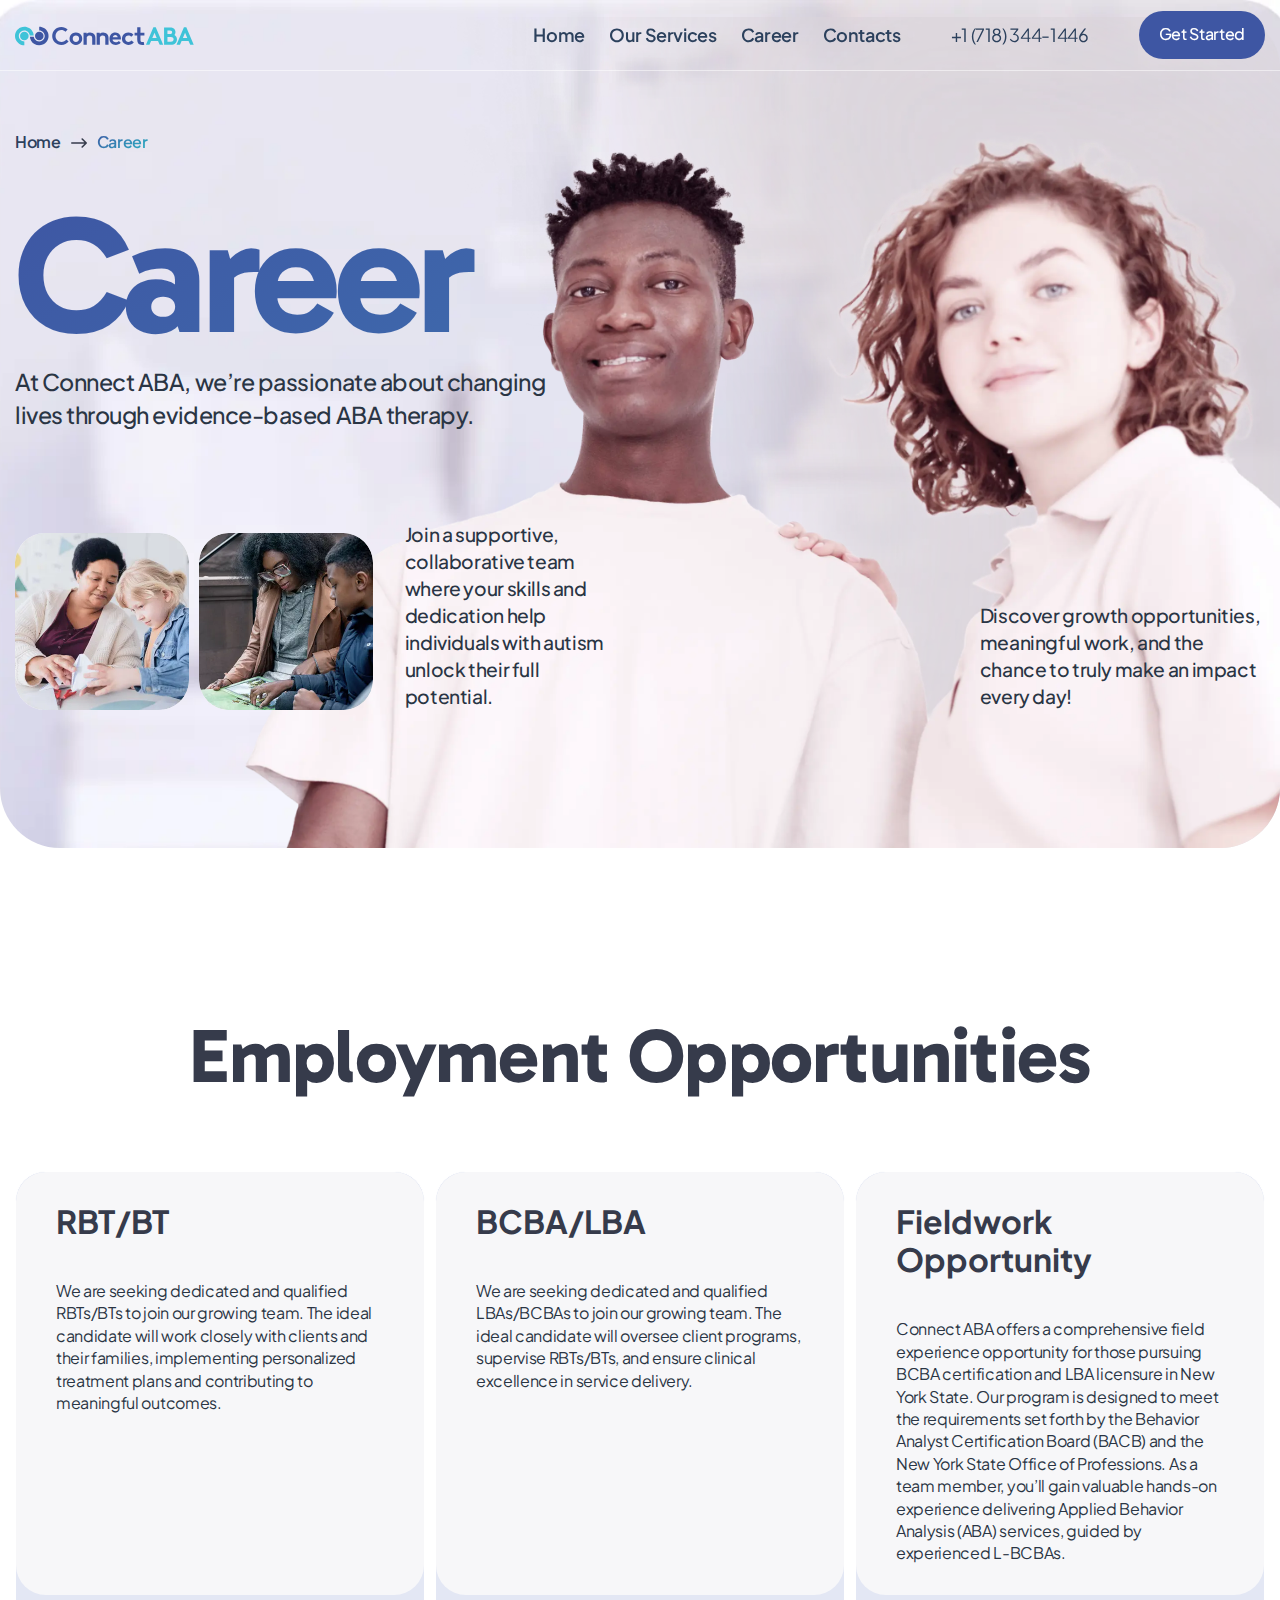
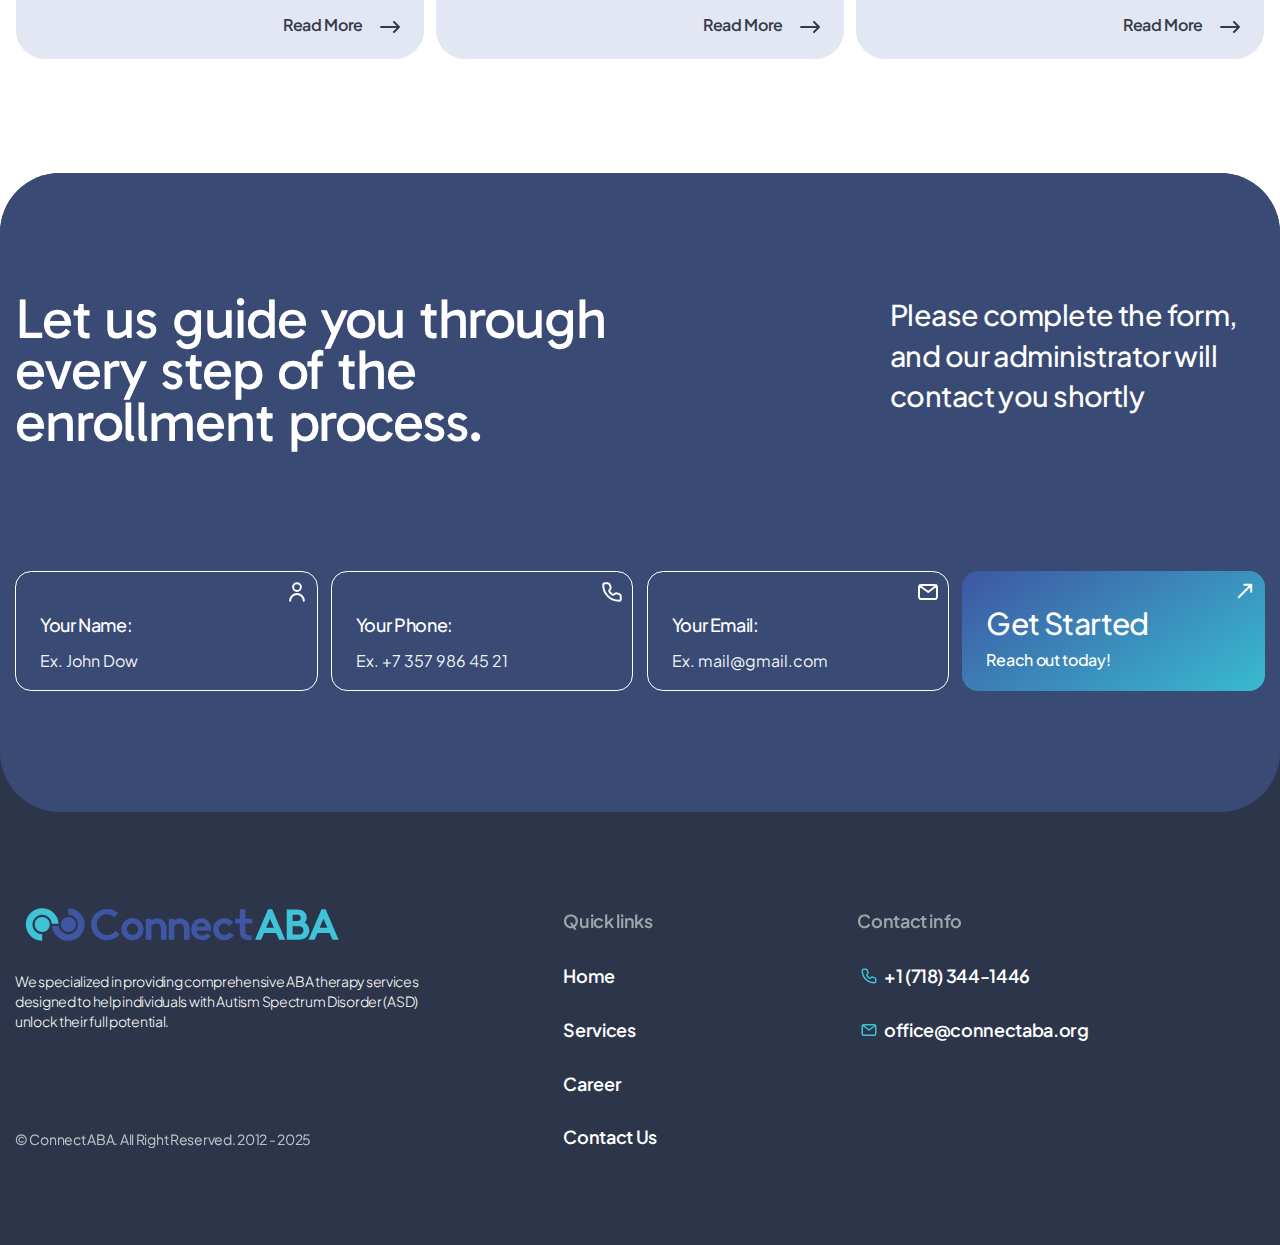
==== commit fad63e8e: "Fix video" ====
--- a/career.html
+++ b/career.html
@@ -6,7 +6,7 @@
 	<meta charset="UTF-8">
 	<meta http-equiv="X-UA-Compatible" content="IE=edge">
 	<meta name="format-detection" content="telephone=no">
-	<link rel="stylesheet" href="css/style.min.css?_v=20250211220307">
+	<link rel="stylesheet" href="css/style.min.css?_v=20250212181018">
 	<link rel="shortcut icon" href="img/favicon.webp" type="image/x-icon">
 	<link rel="icon" href="img/favicon.webp" type="image/x-icon">
 	<meta name="robots" content="noindex, nofollow">
@@ -35,6 +35,7 @@
 					<nav class="menu-header__body">
 						<a href="index.html" style="width: 191px; height: 20px; display: block;" class="logo-header-mobile"><img src="img/logo-white.svg" alt="ConnectABA logo"></a>
 						<ul class="nav-menu">
+							<li class="menu-item"><a href="index.html">Home</a></li>
 							<li class="menu-item current-menu-item"><a href="our-services.html">Our Services</a></li>
 							<li class="menu-item"><a href="career.html">Career</a></li>
 							<li class="menu-item"><a href="contacts.html">Contacts</a></li>
@@ -65,7 +66,7 @@
 				<div class="hero__container">
 
 					<div class="breadcrumps">
-						<a href="">Home</a>
+						<a href="/index.html">Home</a>
 						<img src="img/icon-arrow-right.svg" alt="Right arrow icon">
 						<span class="gradient">Career</span>
 					</div>
@@ -97,15 +98,8 @@
 									Discover growth opportunities, meaningful work, and the chance to truly make an impact every day!
 								</div>
 								<div class="video-button">
-									<!-- <img src="img/icon-play.svg" class="button-play" alt="Play button">
-										<picture>
-											<source media="(min-width: 320px) and (max-width: 768px)" srcset="img/career-mob-03.webp"/>
-											<img src="img/career-pc-03.webp" alt="Teacher helping girl and boy">
-										</picture> -->
-									<video class="started-video__bg-video started-video__bg-video--pc" autoplay="" muted="" loop="">
-										<source src="img/4_mother_help.mp4" type="video/mp4">
-										<source src="img/4_mother_help.webm" type="video/webm">
-										<source src="img/4_mother_help.mov" type="video/mov">
+									<video class="started-video__bg-video" autoplay muted loop playsinline aria-label="The process of assembling a puzzle">
+										<source src="img/4_1.mp4" type="video/mp4">
 									</video>
 								</div>
 							</div>
@@ -203,7 +197,7 @@
 								<label for="get-started-email">Your Email:</label>
 								<input type="text" id="get-started-email" name="get-started-email" placeholder="Ex. mail@gmail.com" class="input">
 							</div>
-							<div data-popup="#popup" class="get-started__item get-started__item--button no-border">
+							<div class="get-started__item get-started__item--button no-border">
 								<img src="img/icon-diagonal-arrow.svg" alt="Submit button form icon">
 								<button class="button">
 									<div class="button-text-1">Get Started</div>
@@ -229,6 +223,7 @@
 							<h3 class="footer-title">Quick links</h3>
 							<nav>
 								<ul>
+									<li><a href="index.html">Home</a></li>
 									<li><a href="our-services.html">Services</a></li>
 									<li><a href="career.html">Career</a></li>
 									<li><a href="contacts.html">Contact Us</a></li>
@@ -657,7 +652,7 @@
 			</div>
 		</div>
 	</div>
-	<script src="js/app.min.js?_v=20250211220307"></script>
+	<script src="js/app.min.js?_v=20250212181018"></script>
 </body>
 
 </html>--- a/css/style.min.css
+++ b/css/style.min.css
@@ -1 +1 @@
-@font-face{font-family:Gabarito;font-display:swap;src:url(../fonts/Gabarito-Black.woff2) format("woff2");font-weight:900;font-style:normal}@font-face{font-family:Gabarito;font-display:swap;src:url(../fonts/Gabarito-Bold.woff2) format("woff2");font-weight:700;font-style:normal}@font-face{font-family:Gabarito;font-display:swap;src:url(../fonts/Gabarito-ExtraBold.woff2) format("woff2");font-weight:800;font-style:normal}@font-face{font-family:Gabarito;font-display:swap;src:url(../fonts/Gabarito-Medium.woff2) format("woff2");font-weight:500;font-style:normal}@font-face{font-family:Gabarito;font-display:swap;src:url(../fonts/Gabarito-Regular.woff2) format("woff2");font-weight:400;font-style:normal}@font-face{font-family:Gabarito;font-display:swap;src:url(../fonts/Gabarito-SemiBold.woff2) format("woff2");font-weight:600;font-style:normal}@font-face{font-family:Inter;font-display:swap;src:url(../fonts/Inter-Regular.woff2) format("woff2");font-weight:400;font-style:normal}@font-face{font-family:"Plus Jakarta Sans";font-display:swap;src:url(../fonts/PlusJakartaSans-Bold.woff2) format("woff2");font-weight:700;font-style:normal}@font-face{font-family:"Plus Jakarta Sans";font-display:swap;src:url(../fonts/PlusJakartaSans-ExtraBold.woff2) format("woff2");font-weight:800;font-style:normal}@font-face{font-family:"Plus Jakarta Sans";font-display:swap;src:url(../fonts/PlusJakartaSans-Light.woff2) format("woff2");font-weight:300;font-style:normal}@font-face{font-family:"Plus Jakarta Sans";font-display:swap;src:url(../fonts/PlusJakartaSans-Medium.woff2) format("woff2");font-weight:500;font-style:normal}@font-face{font-family:"Plus Jakarta Sans";font-display:swap;src:url(../fonts/PlusJakartaSans-Regular.woff2) format("woff2");font-weight:400;font-style:normal}@font-face{font-family:"Plus Jakarta Sans";font-display:swap;src:url(../fonts/PlusJakartaSans-SemiBold.woff2) format("woff2");font-weight:600;font-style:normal}*{padding:0;margin:0;border:0}*,*::after,*::before{box-sizing:border-box}*::after,*::before{display:inline-block}body,html{height:100%;min-width:320px}body{color:#2a3544;line-height:1;font-family:"Plus Jakarta Sans";font-size:1rem;-ms-text-size-adjust:100%;-moz-text-size-adjust:100%;-webkit-text-size-adjust:100%;-webkit-font-smoothing:antialiased;-moz-osx-font-smoothing:grayscale}button,input,textarea{font-family:"Plus Jakarta Sans";font-size:inherit;line-height:inherit;color:inherit;background-color:rgba(0,0,0,0)}input,textarea{width:100%}label{display:inline-block}button,option,select{cursor:pointer}a{display:inline-block;color:inherit;text-decoration:none}ul li{list-style:none}img{vertical-align:top}h1,h2,h3,h4,h5,h6{font-weight:inherit;font-size:inherit}.lock body{overflow:hidden;touch-action:none;-ms-scroll-chaining:none;overscroll-behavior:none}.wrapper{min-height:100%;display:flex;flex-direction:column;overflow:hidden}@supports(overflow:clip){.wrapper{overflow:clip}}.wrapper>main{flex:1 1 auto}.wrapper>*{min-width:0}[class*=__container]{max-width:86.375rem;margin:0 auto;padding:0 .9375rem}[class*="--gc"]{display:grid;min-width:0;grid-template-columns:.9375rem 1fr minmax(auto,84.5rem) 1fr .9375rem}[class*="--gc"]>*{min-width:0;grid-column:3/4}.icon-menu{display:none}@media(max-width:64.06125em){.icon-menu{display:block;position:relative;width:1.875rem;height:1.125rem;z-index:5}}@media(max-width:64.06125em)and (any-hover:none){.icon-menu{cursor:default}}@media(max-width:64.06125em){.icon-menu span,.icon-menu::after,.icon-menu::before{content:"";transition:all .3s ease 0s;left:0;position:absolute;width:100%;height:.125rem;background-color:#363b4b;border-radius:1px}.icon-menu::before{top:0;width:68%}.icon-menu::after{bottom:0;width:68%}.icon-menu span{top:calc(50% - .0625rem)}.menu-open .icon-menu span{width:0;background-color:rgba(255,255,255,0)}.menu-open .icon-menu::after,.menu-open .icon-menu::before{background-color:#6379a6}.menu-open .icon-menu::before{top:calc(50% - .0625rem);-webkit-transform:rotate(-45deg);transform:rotate(-45deg)}.menu-open .icon-menu::after{bottom:calc(50% - .0625rem);-webkit-transform:rotate(45deg);transform:rotate(45deg)}}body::after{content:"";background-color:rgba(0,0,0,.5);position:fixed;width:100%;height:100%;top:0;left:0;opacity:0;transition:opacity .8s ease 0s;pointer-events:none;z-index:149}.popup-show body::after{opacity:1}.popup{position:fixed;top:0;left:0;bottom:0;right:0;padding:30px 10px;transition:visibility .8s ease 0s;visibility:hidden;pointer-events:none}.popup_show{z-index:150;visibility:visible;overflow:auto;pointer-events:auto}.popup_show .popup__content{visibility:visible;-webkit-transform:scale(1);transform:scale(1)}.popup__wrapper{display:flex;flex-direction:column;align-items:center;min-height:100%;flex:1 1 auto;width:100%;display:flex;justify-content:center;align-items:center}.popup__content{visibility:hidden;-webkit-transform:scale(0);transform:scale(0);transition:-webkit-transform .3s ease 0s;transition:transform .3s ease 0s;transition:transform .3s ease 0s,-webkit-transform .3s ease 0s;background-color:#eee;padding:20px;width:100%;max-width:900px;border-radius:20px}.lock .popup__content{visibility:visible}.popup__content{background:#394b74;border-radius:24px;max-width:1350px;padding:30px 20px 40px;overflow:hidden}@media(min-width:29.99875em){.popup__content{padding:30px 30px 60px}}@media(min-width:86.375em){.popup__content{padding:50px;border-radius:60px}}.popup__close{display:block;margin:0 0 0 auto;width:30px;height:30px;outline:0}@media(min-width:64.06125em){.popup__close{width:40px;height:40px}}@media(min-width:86.375em){.popup__close{width:50px;height:50px}}.popup__close img{width:100%;height:100%;transition:all .3s ease 0s}@media(any-hover:hover){.popup__close img:hover{-webkit-transform:rotate(-90deg);transform:rotate(-90deg)}}.popup .popup-title{font-family:Gabarito;font-weight:400;font-size:40px;line-height:90%;letter-spacing:-.02em;color:#fff;text-align:center;margin-bottom:20px;padding-top:30px}@media(min-width:29.99875em){.popup .popup-title{font-size:60px;padding-top:0}}@media(min-width:64.06125em){.popup .popup-title{font-size:80px}}.popup .popup-description{font-weight:500;font-size:16px;line-height:140%;letter-spacing:-.02em;color:#fff;text-align:center;margin-bottom:60px}@media(min-width:29.99875em){.popup .popup-description{font-size:25px;margin-bottom:70px}}@media(min-width:64.06125em){.popup .popup-description{font-size:30px;margin-bottom:80px}}.get-started__items{display:flex;flex-wrap:wrap;gap:10px;justify-content:space-between}.get-started__item{border:1px solid #fff;border-radius:16px;padding:24px 4px;height:120px;position:relative}@media(any-hover:hover){.get-started__item:hover{background:rgba(0,0,0,.1)}.get-started__item:active{background:rgba(0,0,0,.1)}}.get-started__item--name{flex:1 1 100%}@media(min-width:64.06125em){.get-started__item--name{flex:0 1 calc(50% - 5px)}}.get-started__item--phone{flex:1 1 100%}@media(min-width:64.06125em){.get-started__item--phone{flex:0 1 calc(50% - 5px)}}.get-started__item--email{flex:1 1 100%}@media(min-width:64.06125em){.get-started__item--email{flex:0 1 calc(70% - 10px)}}.get-started__item--button{background:linear-gradient(147deg,#3e56a3 0,#38bbd0 100%);flex:1 1 100%}@media(any-hover:hover){.get-started__item--button:hover{background:linear-gradient(147deg,#5770c4 0,#3fc3d8 65%,#3fc3d8 100%)}}@media(min-width:64.06125em){.get-started__item--button{flex:0 1 30%}}.get-started__item img{position:absolute;top:0;right:0;width:40px;height:40px}.get-started__item label{padding-top:18px;padding-bottom:1px;padding-left:20px;font-weight:500;font-size:18px;line-height:120%;letter-spacing:-.02em;color:#fff}.get-started .input{height:48px;padding:4px 20px;border-radius:12px;border:initial;color:#fff}.get-started .button{height:100%;width:100%;text-align:left}.get-started .button-text-1{font-weight:500;font-size:30px;line-height:120%;letter-spacing:-.02em;color:#fff;padding-top:10px;padding-bottom:9px;padding-left:20px}.get-started .button-text-2{font-weight:500;font-size:16px;line-height:120%;letter-spacing:-.02em;padding-left:20px;color:#fff}#video .popup__content,#video-2 .popup__content{padding-bottom:35.7%}.popup-opportunities .popup__close{position:relative;z-index:10}.popup-opportunities .popup__content{position:relative;z-index:2}.popup-opportunities .popup__text{position:relative;z-index:3}@media(min-width:64.06125em){.popup-opportunities .popup__text{padding:0 120px 50px}}@media(min-width:86.375em){.popup-opportunities .popup__text{padding:0 100px 50px}}.popup-opportunities .popup__text::before{content:"";position:absolute;border-radius:24px 24px 0 0;top:-59px;left:-30px;width:calc(100% + 60px);height:60px;background:#394b74;z-index:2}@media(min-width:86.375em){.popup-opportunities .popup__text::before{border-radius:60px 60px 0 0;left:-50px;width:calc(100% + 100px)}}.popup-opportunities .popup__text::after{content:"";position:absolute;top:0;left:-50px;width:calc(100% + 100px);height:calc(100% + 62px);background:#394b74;z-index:-1}.popup-opportunities .popup-title{text-align:left;font-weight:400;letter-spacing:-.02em;color:#fff;margin:0}@media(min-width:86.375em){.popup-opportunities .popup-title{padding-bottom:5rem}}@media(min-width:20em)and (max-width:86.375em){.popup-opportunities .popup-title{padding-bottom:clamp(1.5625rem ,.5267184557rem + 5.1789077213vw ,5rem)}}@media(max-width:20em){.popup-opportunities .popup-title{padding-bottom:1.5625rem}}.popup-opportunities .popup-description{text-align:left;margin:0}@media(min-width:86.375em){.popup-opportunities .popup-description{padding-bottom:6.25rem}}@media(min-width:20em)and (max-width:86.375em){.popup-opportunities .popup-description{padding-bottom:clamp(3.125rem ,2.1833804143rem + 4.7080979284vw ,6.25rem)}}@media(max-width:20em){.popup-opportunities .popup-description{padding-bottom:3.125rem}}.popup-opportunities .popup-description a{text-decoration:underline}.popup-opportunities .popup-description span{color:#aabeeb}.popup-opportunities .get-started__item{flex:0 1 calc(50% - 5px)}@media(max-width:47.99875em){.popup-opportunities .get-started__item{flex:1 1 100%!important}}.popup-opportunities .get-started__item--cover-letter{flex:0 1 calc(70% - 10px);height:auto;padding-bottom:6px}.popup-opportunities .get-started__item--button{flex:0 1 30%;height:auto}.popup-opportunities textarea{margin-top:12px;padding:4px 20px 4px;border-radius:12px;border:initial;color:#fff}.popup-opportunities textarea:focus{outline:0}.popup__top-content{background-color:#fff;border-radius:24px 24px 0 0;padding:30px 30px 40px;overflow:hidden;position:relative;z-index:1;margin:-70px -30px -30px}@media(min-width:29.99875em){.popup__top-content{padding:30px 30px 60px}}@media(min-width:64.06125em){.popup__top-content{padding:100px 150px 50px}}@media(min-width:86.375em){.popup__top-content{border-radius:60px 60px 0 0;margin:-100px -50px -50px}}.content-end{height:100px}.top-content{display:flex;flex-direction:column;gap:50px}.top-content__title{font-family:Gabarito;font-weight:500;letter-spacing:-.02em;color:#363b4b;margin-bottom:10px}@media(min-width:86.375em){.top-content__title{font-size:5rem}}@media(min-width:20em)and (max-width:86.375em){.top-content__title{font-size:clamp(2.1875rem ,1.3400423729rem + 4.2372881356vw ,5rem)}}@media(max-width:20em){.top-content__title{font-size:2.1875rem}}.top-content__subtitle{font-weight:700;line-height:120%;color:#363b4b;padding-bottom:24px}@media(min-width:86.375em){.top-content__subtitle{font-size:2rem}}@media(min-width:20em)and (max-width:86.375em){.top-content__subtitle{font-size:clamp(1.375rem ,1.1866760829rem + .9416195857vw ,2rem)}}@media(max-width:20em){.top-content__subtitle{font-size:1.375rem}}.top-content__text{font-weight:400;font-size:16px;line-height:140%;letter-spacing:-.02em;color:#2a3544}.top-content__text ul{padding-left:20px}.top-content__text li{list-style-type:disc}.top-content__text li:not(:last-child){margin-bottom:.5rem}.popup-logo{width:191px;height:20px;margin-bottom:10px}@media(min-width:47.99875em){.popup-logo{width:287px;height:30px}}@media(max-width:64.06125em){.popup-logo{margin-top:20px}}.input-file{width:100%;height:48px;display:flex;justify-content:space-between;align-items:center;gap:15px}.input-file__text{font-size:1rem;color:rgba(255,255,255,.95);padding:4px 20px}.input-file__button{height:34px;width:115px;position:relative;z-index:1;border-radius:8px;padding:0;overflow:hidden;display:flex;justify-content:center;align-items:center;cursor:pointer}.input-file__button input{width:100%!important;height:100%!important;cursor:pointer;opacity:0}.input-file__button-text{position:absolute;top:0;left:0;height:100%;width:100%;padding:0 10px 3px 15px;display:flex;align-items:center;font-weight:400;font-size:14px;line-height:80%;letter-spacing:-.02em;color:#fff;padding-top:10px;padding-bottom:9px;padding-left:20px;pointer-events:none;cursor:pointer;background:linear-gradient(147deg,#3e56a3 0,#38bbd0 100%)}@media(any-hover:hover){.input-file__button-text:hover{background:linear-gradient(147deg,#5770c4 0,#3fc3d8 65%,#3fc3d8 100%)}}.spollers{display:grid;gap:15px}.spollers__item{font-size:1.25rem}.spollers__title{width:100%;cursor:default;text-align:left;position:relative;list-style:none}.spollers__title::-webkit-details-marker,.spollers__title::marker{display:none}._spoller-init .spollers__title{cursor:pointer}._spoller-init .spollers__title::after{content:"";position:absolute;right:0;top:calc(50% - 20px);width:40px;height:40px;background:url(../img/icon-faq-arrow-down.svg) 0 0 no-repeat;transition:opacity .5s ease 0s}._spoller-init .spollers__title._spoller-active{color:#3e61a8}._spoller-init .spollers__title._spoller-active::after{background:url(../img/icon-faq-arrow-up.svg) 0 0 no-repeat}.spollers__body{position:relative;z-index:3;padding-left:60px}@media(min-width:47.99875em){.spollers__body{padding-left:87px}}.ibg{width:100%;height:100%;-o-object-fit:cover;object-fit:cover}.ibg--top{-o-object-position:top;object-position:top}.ibg--bottom{-o-object-position:bottom;object-position:bottom}.ibg--left{-o-object-position:left;object-position:left}.ibg--right{-o-object-position:right;object-position:right}.ibg--contain{-o-object-fit:contain;object-fit:contain}.page{background-color:rgba(0,0,0,0)!important}.hero{position:relative}.bg-hero{position:absolute;top:0;left:0;width:100%;height:100%;-o-object-fit:cover;object-fit:cover}input:focus,select:focus,textarea:focus{outline:0}.gradient{background:linear-gradient(147deg,#3e56a3 0,#29b6c5 100%);background-clip:text;-webkit-background-clip:text;-webkit-text-fill-color:transparent}.gradient-1{background:linear-gradient(147deg,#3e56a3 0,#3e7cb5 100%);background-clip:text;-webkit-background-clip:text;-webkit-text-fill-color:transparent}@supports not ((-webkit-background-clip:text) or (background-clip:text)){.gradient,.gradient-1{color:#3e56a3}}.swiper-pagination-bullets{padding-top:30px;display:flex;justify-content:center;align-items:center;gap:5px}.swiper-pagination-bullet{display:block;flex:0 1 50px;height:4px;border-radius:2px;background-color:#fff}.swiper-pagination-bullet-active{background-color:#3e80b7}.breadcrumps{display:flex;gap:10px;flex-wrap:wrap;align-items:center;padding-bottom:5px}@media(min-width:47.99875em){.breadcrumps{padding-bottom:15px}}@media(min-width:64.06125em){.breadcrumps{padding-bottom:30px}}.breadcrumps a,.breadcrumps span{font-weight:600;font-size:16px;line-height:150%;letter-spacing:-.02em;color:#2c415d}.breadcrumps img{width:16px;height:16px;-webkit-transform:translate(0,1px);transform:translate(0,1px)}.video-button{position:relative}.video-button .button-play{position:absolute;top:5px;right:5px;width:44px!important;height:44px!important;opacity:.7;transition:opacity .3s ease 0s;z-index:2}@media(max-width:47.99875em){.video-button .button-play{width:24px;height:24px}}@media(any-hover:hover){.video-button:hover .button-play{opacity:1!important}}.header{position:fixed;left:0;top:0;width:100%;min-height:3.125rem;border-bottom:1px solid rgba(255,255,255,.5);z-index:100}@media(min-width:64.06125em){.header{min-height:4.0625rem}}.header__container{display:flex;align-items:center;justify-content:space-between;gap:3.125rem}@media(min-width:64.06125em){.header__container{padding-top:.625rem;padding-bottom:.625rem}}@media(min-width:29.99875em){.header__logo{width:11.1875rem!important;height:1.1875rem!important}}.header::before{content:"";position:absolute;top:0;left:0;width:100%;height:100%;background-color:rgba(255,255,255,.65);backdrop-filter:blur(20px);z-index:-1;opacity:0;transition:opacity .3s ease 0s}.header._header-scroll::before{opacity:1}.menu-header{min-height:3.125rem;display:flex;align-items:center;gap:1.25rem;border-radius:24px}@media(min-width:64.06125em){.menu-header{gap:3.125rem;border-radius:initial}}.menu-header__body{display:flex;align-items:center;gap:3.125rem;transition:left .3s}@media(max-width:64.06125em){.menu-header__body{position:fixed;top:0;left:-100%;width:100%;height:100vh;padding:5px 15px 50px;background:#394b74;flex-direction:column;color:#fff!important;overflow:auto}}@media(max-width:29.99875em){.menu-header__body{gap:1.25rem}}.menu-header__body::before{content:"";position:fixed;width:100%;height:4.375rem;left:-100%;top:0;transition:left .3s;z-index:2}.menu-open .menu-header__body{left:0}.menu-open .menu-header__body::before{left:0}.menu-header__social-links{display:flex;justify-content:center;align-items:center;gap:1.25rem;order:4;margin-bottom:2.5vh}@media(max-width:23.5em){.menu-header__social-links{margin-bottom:2vh}}@media(min-width:64.06125em){.menu-header__social-links{display:none;order:initial}}.menu-header__phone{font-weight:400;letter-spacing:-.02em;font-size:20px;line-height:150%;text-decoration:underline;color:#fff;order:5}@media(min-width:64.06125em){.menu-header__phone{font-size:18px;line-height:150%;color:#2c415d;text-decoration:none;order:initial}}@media(any-hover:hover){.menu-header__phone:hover{color:#3581b3}}.menu-header__mail{font-weight:400;letter-spacing:-.02em;font-size:20px;line-height:150%;text-decoration:underline;color:#fff;order:7}@media(min-width:64.06125em){.menu-header__mail{display:none!important;order:initial}}.menu-header__button{border-radius:100px;padding:13px 20px 16px;background-color:#3e56a3;font-size:16px;color:#fff;font-weight:500;line-height:120%;letter-spacing:-.02em;transition:all .3s ease 0s}@media(any-hover:hover){.menu-header__button:hover{background-color:#2faec2}.menu-header__button:active{background-color:#128496}}@media(max-width:64.06125em){.menu-header__button{order:3;margin-bottom:8.95vh;font-size:20px;color:#3a4e7a;background:#fff;padding:22px 40px 24px}}@media(max-width:26.25em){.menu-header__button{margin-bottom:8.76vh}}@media(max-width:23.5em){.menu-header__button{margin-bottom:7.45vh}}.nav-menu{display:flex;align-items:center;gap:1.5rem}@media(max-width:64.06125em){.nav-menu{flex-direction:column;gap:5vh;padding-bottom:8.95vh;order:2}}@media(max-width:26.25em){.nav-menu{padding-bottom:8.76vh;gap:4vh}}@media(max-width:23.5em){.nav-menu{padding-bottom:7.45vh}}.logo-header-mobile{margin-top:40px;margin-bottom:8.95vh}@media(max-width:26.25em){.logo-header-mobile{margin-bottom:8.76vh}}@media(max-width:23.5em){.logo-header-mobile{margin-bottom:7.45vh}}@media(min-width:64.06125em){.logo-header-mobile{display:none!important;order:1}}.logo-header-mobile img{width:100%;height:100%}.menu-item{font-weight:600;font-size:18px;line-height:150%;letter-spacing:-.02em;color:#2c415d}@media(any-hover:hover){.menu-item:hover{color:#3581b3}}@media(max-width:64.06125em){.menu-item{font-weight:400;font-size:40px;line-height:90%;color:#fff}}@media(max-width:47.99875em){.menu-item{font-size:35px}}@media(max-width:26.25em){.menu-item{font-size:32px}}@media(max-width:23.5em){.menu-item{font-size:27px}}.footer{margin-top:-61px;background:#2c3549;border-radius:60px 60px 0 0;padding:0;z-index:10}@media(max-width:29.99875em){.footer{margin-top:-25px;border-radius:24px 24px 0 0}}.footer-blue{background:#394b74;border-radius:60px}@media(max-width:29.99875em){.footer-blue{border-radius:24px}}@media(min-width:86.375em){.footer-blue__container{padding-top:8.125rem}}@media(min-width:20em)and (max-width:86.375em){.footer-blue__container{padding-top:clamp(2.5rem ,.8050847458rem + 8.4745762712vw ,8.125rem)}}@media(max-width:20em){.footer-blue__container{padding-top:2.5rem}}@media(min-width:86.375em){.footer-blue__container{padding-bottom:8.125rem}}@media(min-width:20em)and (max-width:86.375em){.footer-blue__container{padding-bottom:clamp(2.5rem ,.8050847458rem + 8.4745762712vw ,8.125rem)}}@media(max-width:20em){.footer-blue__container{padding-bottom:2.5rem}}.footer-blue__texts{display:flex;gap:20%}@media(min-width:86.375em){.footer-blue__texts{padding-bottom:8.125rem}}@media(min-width:20em)and (max-width:86.375em){.footer-blue__texts{padding-bottom:clamp(3.75rem ,2.43173258rem + 6.5913370998vw ,8.125rem)}}@media(max-width:20em){.footer-blue__texts{padding-bottom:3.75rem}}@media(max-width:47.99875em){.footer-blue__texts{flex-direction:column}}.footer-blue__title{font-family:Gabarito;flex:0 0 50%;font-weight:400;line-height:90%;letter-spacing:-.02em;color:#fff}@media(min-width:86.375em){.footer-blue__title{font-size:3.75rem}}@media(min-width:20em)and (max-width:86.375em){.footer-blue__title{font-size:clamp(1.625rem ,.9846986817rem + 3.2015065913vw ,3.75rem)}}@media(max-width:20em){.footer-blue__title{font-size:1.625rem}}@media(max-width:47.99875em){.footer-blue__title{margin-bottom:50px}}@media(max-width:29.99875em){.footer-blue__title{margin-bottom:30px}}.footer-blue__description{font-weight:500;line-height:140%;letter-spacing:-.02em;color:#fff}@media(min-width:86.375em){.footer-blue__description{font-size:1.875rem}}@media(min-width:20em)and (max-width:86.375em){.footer-blue__description{font-size:clamp(1rem ,.736346516rem + 1.31826742vw ,1.875rem)}}@media(max-width:20em){.footer-blue__description{font-size:1rem}}@media(min-width:64.06125em){.footer-blue .get-started__item{flex:0 1 calc(25% - 10px)}}@media(min-width:86.375em){.footer-dark__container{padding-top:6.25rem}}@media(min-width:20em)and (max-width:86.375em){.footer-dark__container{padding-top:clamp(3.125rem ,2.1833804143rem + 4.7080979284vw ,6.25rem)}}@media(max-width:20em){.footer-dark__container{padding-top:3.125rem}}@media(min-width:86.375em){.footer-dark__container{padding-bottom:6.25rem}}@media(min-width:20em)and (max-width:86.375em){.footer-dark__container{padding-bottom:clamp(3.125rem ,2.1833804143rem + 4.7080979284vw ,6.25rem)}}@media(max-width:20em){.footer-dark__container{padding-bottom:3.125rem}}.footer-dark__row-1{display:flex;gap:1vw;justify-content:space-between}@media(max-width:56.25em){.footer-dark__row-1{display:block}}.footer-dark__row-1 .footer-logo{width:335px;height:35px;margin-bottom:30px}.footer-dark__row-1 .footer-logo img{width:100%;height:100%;margin-bottom:0}.footer-dark__row-2{font-weight:400;font-size:14px;line-height:150%;letter-spacing:-.02em;color:#fff;opacity:.7;padding-top:0;width:-webkit-fit-content;width:-moz-fit-content;width:fit-content;margin-top:-20px}@media(max-width:56.25em){.footer-dark__row-2{padding-top:0;margin-top:0}}.footer-dark .col{flex:0 1 33%;font-weight:300;font-size:14px;line-height:140%;letter-spacing:-.02em;color:#fff}@media(max-width:56.25em){.footer-dark .col{margin-bottom:3.125rem}}.footer-dark .col-2{padding-left:10vw}@media(max-width:56.25em){.footer-dark .col-2{padding-left:0}}.footer-dark .col-3{padding-left:8vw;flex:0 1 30%}.footer-dark .footer-title{font-weight:600;font-size:18px;line-height:150%;letter-spacing:-.02em;color:#fff;opacity:.55;padding-bottom:30px}.footer-dark a{font-weight:600;font-size:18px;line-height:130%;letter-spacing:-.02em;color:#fff}@media(any-hover:hover){.footer-dark a:hover{color:#3581b3}}.footer-dark ul li:not(:last-child){margin-bottom:1.875rem}.footer-dark ul li img{margin-bottom:0}.hero{position:relative}.hero__container{padding-top:75px}@media(min-width:86.375em){.hero__container{padding-bottom:9.0625rem}}@media(min-width:20em)and (max-width:86.375em){.hero__container{padding-bottom:clamp(4.6875rem ,3.36923258rem + 6.5913370998vw ,9.0625rem)}}@media(max-width:20em){.hero__container{padding-bottom:4.6875rem}}@media(min-width:64.06125em){.hero__container{padding-top:130px}}.hero__title{font-family:Gabarito;font-weight:700;line-height:109%;letter-spacing:-.032em}@media(min-width:86.375em){.hero__title{font-size:11.1875rem}}@media(min-width:20em)and (max-width:86.375em){.hero__title{font-size:clamp(3.4375rem ,1.1022834275rem + 11.6760828625vw ,11.1875rem)}}@media(max-width:20em){.hero__title{font-size:3.4375rem}}@media(max-width:87.5em){.hero__title{letter-spacing:-.035em}}@media(max-width:81.25em){.hero__title{letter-spacing:-.039em}}@media(max-width:71.5625em){.hero__title{letter-spacing:-.045em}}.hero__subtitle{padding-top:70vw;padding-bottom:3.125rem;font-weight:600;line-height:110%;color:#363b4b;max-width:100%;position:relative;z-index:1}@media(min-width:86.375em){.hero__subtitle{font-size:3.375rem}}@media(min-width:20em)and (max-width:86.375em){.hero__subtitle{font-size:clamp(1.5625rem ,1.0163606403rem + 2.7306967985vw ,3.375rem)}}@media(max-width:20em){.hero__subtitle{font-size:1.5625rem}}@media(min-width:56.25em){.hero__subtitle{padding-top:3.125rem;padding-bottom:3.125rem;max-width:45%}}@media(min-width:100em){.hero__subtitle{padding-top:6vw;padding-bottom:4.375rem}}.hero__description{font-weight:500;line-height:140%;letter-spacing:-.02em;color:#2a3544;max-width:100%;padding-bottom:25px;position:relative;z-index:1}@media(min-width:86.375em){.hero__description{font-size:1.5rem}}@media(min-width:20em)and (max-width:86.375em){.hero__description{font-size:clamp(1rem ,.8493408663rem + .7532956685vw ,1.5rem)}}@media(max-width:20em){.hero__description{font-size:1rem}}@media(min-width:47.99875em){.hero__description{padding-bottom:90px}}@media(min-width:56.25em){.hero__description{max-width:45%}}@media(min-width:93.75em){.hero__description{padding-bottom:130px}}.hero .bg-hero{position:absolute;top:0;left:0;width:100%;height:100%;-o-object-fit:cover;object-fit:cover;z-index:-1}.hero .image-hero{position:absolute;bottom:initial;top:60px;right:0;width:100%;height:auto;-o-object-fit:contain;object-fit:contain;z-index:0}@media(min-width:43.75em){.hero .image-hero{top:0}}@media(min-width:48.75em){.hero .image-hero{top:initial;bottom:0;right:0;width:auto;height:calc(100% - 50px);-o-object-fit:cover;object-fit:cover}}@media(min-width:56.25em){.hero .image-hero{height:calc(100% - 100px)}}@media(min-width:64.06125em){.hero .image-hero{width:100%;height:calc(100% - 17px);-o-object-fit:contain;object-fit:contain}}@media(min-width:109.375em){.hero .image-hero{width:auto;height:calc(100% - 17px);-o-object-fit:contain;object-fit:contain}}.hero .hero-row{display:flex;gap:10px;justify-content:space-between}@media(max-width:64.06125em){.hero .hero-row{flex-wrap:wrap}}.hero .hero-row__col-1{display:flex;justify-content:space-between;border-radius:30px;backdrop-filter:blur(20px);background:rgba(255,255,255,.4);width:423px;height:172px;display:flex;align-items:flex-end;position:relative}@media(max-width:64.06125em){.hero .hero-row__col-1{order:2}}@media(max-width:56.25em){.hero .hero-row__col-1{border-radius:12px}}@media(max-width:44.375em){.hero .hero-row__col-1{width:initial;flex:0 1 60%}}@media(max-width:41.875em){.hero .hero-row__col-1{height:110px}}@media(max-width:38.75em){.hero .hero-row__col-1{flex:0 1 calc(100% - 125px)}}.hero .hero-row__col-1 img{width:261px;height:173px;-webkit-transform:translate(0,-24px);transform:translate(0,-24px)}@media(max-width:56.25em){.hero .hero-row__col-1 img{border-radius:12px}}@media(max-width:44.375em){.hero .hero-row__col-1 img{width:230px;height:155px}}@media(max-width:41.875em){.hero .hero-row__col-1 img{width:175px;height:125px;position:absolute;right:0;top:0;z-index:-1}}@media(max-width:25em){.hero .hero-row__col-1 img{width:146px;height:99px;-webkit-transform:translate(0,-10px);transform:translate(0,-10px)}}.hero .hero-row__col-2{margin-right:auto;border-radius:16px}@media(max-width:64.06125em){.hero .hero-row__col-2{order:1;flex:0 0 100%}}@media(max-width:56.25em){.hero .hero-row__col-2{border-radius:12px}}.hero .hero-row__col-3{width:399px;flex:0 0 399px;height:172px;position:relative;border-radius:30px;overflow:hidden;position:relative;z-index:2}@media(max-width:56.25em){.hero .hero-row__col-3{width:225px;flex:0 0 225px;border-radius:12px}}@media(max-width:64.06125em){.hero .hero-row__col-3{order:3}}@media(max-width:41.875em){.hero .hero-row__col-3{height:110px}}@media(max-width:41.8125em){.hero .hero-row__col-3{width:25%;flex:0 1 38%}}@media(max-width:38.75em){.hero .hero-row__col-3{width:112px;flex:0 0 112px}}@media(any-hover:hover){.hero .hero-row__col-3:hover .button-play{opacity:1!important}}.hero .hero-row__col-3 a{height:100%;width:100%}.hero .hero-row__col-3 .button-play{position:absolute;top:5px;right:5px;opacity:.7;transition:opacity .3s ease 0s;z-index:2;width:44px;height:44px}@media(max-width:47.99875em){.hero .hero-row__col-3 .button-play{width:24px;height:24px}}.hero .hero-row__col-3 .video-cover{position:absolute;width:100%;height:100%;-o-object-fit:cover;object-fit:cover;-o-object-position:center;object-position:center;z-index:1}.hero .col-1-text{padding-bottom:24px}@media(max-width:41.875em){.hero .col-1-text{padding-bottom:10px}}.hero .line-1{padding:10px 0 10px 15px;font-weight:700;font-size:16px;line-height:120%;letter-spacing:-.01em;color:#363b4b}@media(max-width:41.875em){.hero .line-1{width:50px}}.hero .line-2{padding:0 0 0 15px;font-weight:800;line-height:92%;letter-spacing:-.01em}@media(min-width:86.375em){.hero .line-2{font-size:1.875rem}}@media(min-width:20em)and (max-width:86.375em){.hero .line-2{font-size:clamp(1.0625rem ,.8176789077rem + 1.2241054614vw ,1.875rem)}}@media(max-width:20em){.hero .line-2{font-size:1.0625rem}}@media(max-width:29.0625em){.hero .line-2{width:100px}}.hero .get-started__item{padding:16px 4px 24px 16px;width:237px;height:172px;display:flex;justify-content:flex-end;flex-direction:column}@media(max-width:41.875em){.hero .get-started__item{height:130px}}@media(max-width:64.06125em){.hero .get-started__item{flex:0 0 100%;width:100%;margin-bottom:15px}}@media(min-width:64.06125em){.hero .get-started__item{border-radius:30px}}.hero .button{display:flex;flex-direction:column;justify-content:end}.hero .button-text-1{font-weight:500;font-size:24px;line-height:120%;letter-spacing:-.02em;color:#fff;padding-bottom:5px}.hero .button-text-2{font-weight:500;font-size:16px;line-height:120%;letter-spacing:-.02em;color:#fff}.only-text{background:#fff;border-radius:24px;margin-top:-25px;margin-bottom:-25px;position:relative;z-index:7}@media(min-width:64.06125em){.only-text{border-radius:60px;margin-top:-60px;margin-bottom:-60px}}@media(min-width:86.375em){.only-text__container{padding-top:9.375rem}}@media(min-width:20em)and (max-width:86.375em){.only-text__container{padding-top:clamp(3.4375rem ,1.6484227872rem + 8.945386064vw ,9.375rem)}}@media(max-width:20em){.only-text__container{padding-top:3.4375rem}}@media(min-width:86.375em){.only-text__container{padding-bottom:9.375rem}}@media(min-width:20em)and (max-width:86.375em){.only-text__container{padding-bottom:clamp(3.4375rem ,1.6484227872rem + 8.945386064vw ,9.375rem)}}@media(max-width:20em){.only-text__container{padding-bottom:3.4375rem}}.only-text__row{display:flex;gap:20px;justify-content:space-between;align-items:flex-start}@media(max-width:64.06125em){.only-text__row{display:block}}.only-text__col-small{flex:0 1 30%;order:1;font-weight:400;font-size:16px;line-height:130%;color:#363b4b}.only-text__col-small img{margin-right:20px;-webkit-transform:translate(0,-10px);transform:translate(0,-10px)}.only-text__col-small ul{padding-top:5px}.only-text__col-small li{display:flex;margin-bottom:2.5rem}.only-text__col-big{font-family:Gabarito;flex:0 1 59%;font-weight:400;line-height:100%;letter-spacing:-.03em;color:#363b4b;order:2}@media(min-width:86.375em){.only-text__col-big{font-size:3.125rem}}@media(min-width:20em)and (max-width:86.375em){.only-text__col-big{font-size:clamp(1.875rem ,1.4983521657rem + 1.8832391714vw ,3.125rem)}}@media(max-width:20em){.only-text__col-big{font-size:1.875rem}}@media(max-width:64.06125em){.only-text__col-big{padding-bottom:60px}}.only-text__col-big span{font-family:Gabarito;font-weight:700}.services{position:relative;background-color:#ebecf6;z-index:6}@media(min-width:86.375em){.services__container{padding-top:13.125rem}}@media(min-width:20em)and (max-width:86.375em){.services__container{padding-top:clamp(5rem ,2.5517890772rem + 12.2410546139vw ,13.125rem)}}@media(max-width:20em){.services__container{padding-top:5rem}}@media(min-width:86.375em){.services__container{padding-bottom:13.125rem}}@media(min-width:20em)and (max-width:86.375em){.services__container{padding-bottom:clamp(5rem ,2.5517890772rem + 12.2410546139vw ,13.125rem)}}@media(max-width:20em){.services__container{padding-bottom:5rem}}.services__title{font-weight:700;line-height:100%;letter-spacing:-.01em;color:#363b4b;text-align:center}@media(min-width:86.375em){.services__title{font-size:5rem}}@media(min-width:20em)and (max-width:86.375em){.services__title{font-size:clamp(2.8125rem ,2.15336629rem + 3.2956685499vw ,5rem)}}@media(max-width:20em){.services__title{font-size:2.8125rem}}@media(min-width:86.375em){.services__title{margin-bottom:5rem}}@media(min-width:20em)and (max-width:86.375em){.services__title{margin-bottom:clamp(2.8125rem ,2.15336629rem + 3.2956685499vw ,5rem)}}@media(max-width:20em){.services__title{margin-bottom:2.8125rem}}.services__items{display:flex;flex-wrap:wrap;justify-content:center;align-items:center;gap:5px}@media(min-width:47.99875em){.services__items{gap:10px}}.services__item{flex:1 1 100%;border:1px solid #fff;border-radius:21px;overflow:hidden;padding:70px 20px 30px 24px;height:100%;position:relative;background:rgba(99,88,141,.05);padding:44px 12px 20px 12px}@media(min-width:23.125em){.services__item{flex:0 1 calc(50% - 5px);min-height:250px}}@media(min-width:64.06125em){.services__item{border-radius:30px;flex:0 1 calc(33.3% - 10px)}}@media(min-width:78.125em){.services__item{flex:0 1 calc(25% - 10px)}}.services__subtitle{font-weight:700;font-size:20px;line-height:120%;color:#363b4b;margin-bottom:18px;padding-top:6px}@media(min-width:29.99875em){.services__subtitle{padding-top:0}}@media(min-width:29.99875em){.services__subtitle{margin-bottom:20px}}.services__text{font-weight:400;font-size:13px;line-height:140%;letter-spacing:-.02em;color:#2a3544}@media(min-width:29.99875em){.services__text{font-size:16px}}.services__item--1{order:1}.services__item--2{order:3}.services__item--3{order:4}.services__item--4{order:2}@media(max-width:23.125em){.services__item--4{min-height:320px}}.services__item--5{order:5}@media(max-width:23.125em){.services__item--5{min-height:320px}}.services__item--6{order:6}.services__item--7{order:7}.services__item--8{order:8}@media(min-width:78.125em){.services__item--1,.services__item--2,.services__item--3,.services__item--4,.services__item--5,.services__item--6,.services__item--7,.services__item--8{order:initial}}.services-icon{position:absolute;top:5px;right:5px;width:37px;height:37px}@media(min-width:29.99875em){.services-icon{width:48px;height:48px}}.services-bg{position:absolute;top:0;left:0;width:100%;height:100%;-o-object-position:center;object-position:center;-o-object-fit:cover;object-fit:cover}.why{background:#fff;border-radius:24px;margin-top:-25px;margin-bottom:-25px;position:relative;z-index:7}@media(min-width:64.06125em){.why{border-radius:60px;margin-top:-60px;margin-bottom:-60px}}@media(min-width:86.375em){.why__container{padding-top:9.375rem}}@media(min-width:20em)and (max-width:86.375em){.why__container{padding-top:clamp(3.4375rem ,1.6484227872rem + 8.945386064vw ,9.375rem)}}@media(max-width:20em){.why__container{padding-top:3.4375rem}}@media(min-width:86.375em){.why__container{padding-bottom:9.375rem}}@media(min-width:20em)and (max-width:86.375em){.why__container{padding-bottom:clamp(3.4375rem ,1.6484227872rem + 8.945386064vw ,9.375rem)}}@media(max-width:20em){.why__container{padding-bottom:3.4375rem}}.why__row{display:flex;gap:50px}@media(max-width:64.06125em){.why__row{display:block}}.why__title{font-family:Gabarito;font-weight:700;line-height:100%;letter-spacing:-.03em;flex:0 1 50%}@media(min-width:86.375em){.why__title{font-size:5rem}}@media(min-width:20em)and (max-width:86.375em){.why__title{font-size:clamp(2.8125rem ,2.15336629rem + 3.2956685499vw ,5rem)}}@media(max-width:20em){.why__title{font-size:2.8125rem}}@media(max-width:64.06125em){.why__title{margin-bottom:20px}}.why__description{flex:0 1 50%;font-weight:400;line-height:140%;letter-spacing:-.02em;color:#2a3544;padding-top:20px}@media(min-width:86.375em){.why__description{font-size:1.5rem}}@media(min-width:20em)and (max-width:86.375em){.why__description{font-size:clamp(1.0625rem ,.930673258rem + .65913371vw ,1.5rem)}}@media(max-width:20em){.why__description{font-size:1.0625rem}}.why__description span{font-weight:800}.why__items{display:flex;justify-content:center;align-items:center;gap:10px;height:-webkit-max-content;height:max-content}@media(min-width:86.375em){.why__items{padding-top:8.125rem}}@media(min-width:20em)and (max-width:86.375em){.why__items{padding-top:clamp(3.4375rem ,2.0250706215rem + 7.0621468927vw ,8.125rem)}}@media(max-width:20em){.why__items{padding-top:3.4375rem}}@media(max-width:86.375em){.why__items{flex-wrap:wrap}}.why__item{border-radius:20px;padding:24px;display:flex;flex-direction:column;align-items:stretch;height:100%;flex:1 1 100%;flex-direction:row}@media(min-width:47.99875em){.why__item{border-radius:30px;padding:24px 24px 40px 24px;flex:0 1 calc(50% - 10px);min-height:280px;flex-direction:column}}@media(min-width:64.06125em){.why__item{flex:0 1 calc(33% - 10px);min-height:315px}}@media(min-width:86.375em){.why__item{flex:0 1 19.99%;min-height:400px}}.why__item--1{background:#3e67ab}.why__item--2{background:#3f77b3}.why__item--3{background:#2b81b7}.why__item--4{background:#329ac3}.why__item--5{background:#2faac3}.why .why__number{font-weight:700;line-height:100%;color:#fff;margin-bottom:20px}@media(min-width:86.375em){.why .why__number{font-size:5rem}}@media(min-width:20em)and (max-width:86.375em){.why .why__number{font-size:clamp(2.375rem ,1.584039548rem + 3.9548022599vw ,5rem)}}@media(max-width:20em){.why .why__number{font-size:2.375rem}}@media(max-width:47.99875em){.why .why__number{margin-right:30px}}@media(max-width:29.99875em){.why .why__number{margin-bottom:24px}}.why__subtitle{font-weight:700;font-size:24px;line-height:120%;color:#fff;margin-bottom:20px}@media(max-width:29.99875em){.why__subtitle{margin-bottom:24px}}.why__text{font-weight:500;font-size:16px;line-height:140%;letter-spacing:-.02em;color:#fff;margin-bottom:auto}.started-video{position:relative;padding-top:30%}@media(max-width:47.99875em){.started-video{padding-top:60%}}.started-video__bg-video{position:absolute;top:0;left:0;width:100%;height:100%;-o-object-fit:cover;object-fit:cover;z-index:-1}.started-video .video-bg{position:absolute;top:0;left:0;width:100%;height:100%;-o-object-fit:cover;object-fit:cover;z-index:-1;background:rgba(67,54,47,.6)}.started-video__container{display:flex;gap:100px;justify-content:space-between}@media(min-width:86.375em){.started-video__container{padding-bottom:9.375rem}}@media(min-width:20em)and (max-width:86.375em){.started-video__container{padding-bottom:clamp(6.25rem ,5.3083804143rem + 4.7080979284vw ,9.375rem)}}@media(max-width:20em){.started-video__container{padding-bottom:6.25rem}}@media(max-width:47.99875em){.started-video__container{display:block}}.started-video__title{font-family:Gabarito;font-weight:600;line-height:110%;letter-spacing:-.02em;color:#fff}@media(min-width:86.375em){.started-video__title{font-size:6.25rem}}@media(min-width:20em)and (max-width:86.375em){.started-video__title{font-size:clamp(2.125rem ,.8820621469rem + 6.2146892655vw ,6.25rem)}}@media(max-width:20em){.started-video__title{font-size:2.125rem}}@media(max-width:47.99875em){.started-video__title{margin-bottom:30px}}.started-video__wrapper{max-width:400px}.started-video__description{font-weight:600;line-height:140%;letter-spacing:-.02em;color:#fff}@media(min-width:86.375em){.started-video__description{font-size:1.25rem}}@media(min-width:20em)and (max-width:86.375em){.started-video__description{font-size:clamp(.875rem ,.7620056497rem + .5649717514vw ,1.25rem)}}@media(max-width:20em){.started-video__description{font-size:.875rem}}@media(min-width:86.375em){.started-video__description{margin-bottom:2.5rem}}@media(min-width:20em)and (max-width:86.375em){.started-video__description{margin-bottom:clamp(1.25rem ,.8733521657rem + 1.8832391714vw ,2.5rem)}}@media(max-width:20em){.started-video__description{margin-bottom:1.25rem}}.started-video .get-started__item{padding:16px 4px 12px 12px}@media(min-width:47.99875em){.started-video .get-started__item{padding:24px 4px 24px 24px}}.started-video .button-text-1{text-align:left;font-weight:500;line-height:120%;letter-spacing:-.02em;color:#fff;margin-bottom:15px}@media(min-width:86.375em){.started-video .button-text-1{font-size:1.875rem}}@media(min-width:20em)and (max-width:86.375em){.started-video .button-text-1{font-size:clamp(1rem ,.736346516rem + 1.31826742vw ,1.875rem)}}@media(max-width:20em){.started-video .button-text-1{font-size:1rem}}.started-video .button-text-2{text-align:left;font-weight:500;line-height:120%;letter-spacing:-.02em;color:#fff}@media(min-width:86.375em){.started-video .button-text-2{font-size:1rem}}@media(min-width:20em)and (max-width:86.375em){.started-video .button-text-2{font-size:clamp(.75rem ,.6746704331rem + .3766478343vw ,1rem)}}@media(max-width:20em){.started-video .button-text-2{font-size:.75rem}}.how{position:relative;background:#fff;border-radius:24px;margin-top:-25px;margin-bottom:-25px;z-index:7;padding-bottom:380px}@media(min-width:86.375em){.how{padding-top:11.875rem}}@media(min-width:20em)and (max-width:86.375em){.how{padding-top:clamp(3.4375rem ,.8951271186rem + 12.7118644068vw ,11.875rem)}}@media(max-width:20em){.how{padding-top:3.4375rem}}@media(min-width:47.99875em){.how{padding-bottom:480px}}@media(min-width:64.06125em){.how{min-height:125vh;padding-bottom:0}}@media(min-width:100em){.how{min-height:100vh}}@media(min-width:64.06125em){.how{border-radius:60px;margin-top:-60px;margin-bottom:-60px}}.how__bg{position:absolute;bottom:0;right:28%;height:90%;width:auto;-o-object-fit:contain;object-fit:contain;z-index:-1}@media(min-width:100em){.how__bg{right:30%}}@media(max-width:64.06125em){.how__bg{right:calc(50% - 231px);height:450px;width:auto}}@media(max-width:47.99875em){.how__bg{right:calc(50% - 183px);height:355px;max-width:100%}}.how__row{display:block}@media(min-width:64.06125em){.how__row{display:flex}}.how__col{width:100%}@media(min-width:64.06125em){.how__col{flex:0 1 50%}}.how__title{font-family:Gabarito;font-weight:700;line-height:100%;letter-spacing:-.03em;margin-bottom:50px}@media(min-width:86.375em){.how__title{font-size:5rem}}@media(min-width:20em)and (max-width:86.375em){.how__title{font-size:clamp(2.8125rem ,2.15336629rem + 3.2956685499vw ,5rem)}}@media(max-width:20em){.how__title{font-size:2.8125rem}}@media(min-width:64.06125em){.how__title{margin-bottom:30px;width:370px;max-width:80%}}.how__description{font-weight:400;font-size:18px;line-height:140%;letter-spacing:-.02em;color:#2a3544;margin-bottom:60px}@media(min-width:64.06125em){.how__description{width:375px;max-width:80%}}.spollers{position:relative}@media(min-width:64.06125em){.spollers{border:1px solid #eaebf1;border-radius:40px;padding:30px}}.spollers::before{content:"";position:absolute;top:0;left:0;height:100%;width:100%;border-radius:40px;backdrop-filter:blur(30px);background:rgba(255,255,255,.8)}.spollers__item{z-index:1}.spollers__item:not(:last-child){padding-bottom:16px;border-bottom:1px solid #eaebf1}.spollers__title{font-weight:600;font-size:24px;line-height:120%;color:#333f56;display:flex;align-items:center;padding-right:44px}@media(min-width:47.99875em){.spollers__title{font-size:28px}}.spollers__title img{margin-right:1.25rem;width:40px;height:40px}@media(min-width:29.99875em){.spollers__title img{margin-right:25px}}@media(min-width:47.99875em){.spollers__title img{width:60px;height:60px}}.spollers__subtitle{font-weight:700;font-size:16px;line-height:150%;color:#333f56;padding-top:16px;padding-bottom:8px}@media(min-width:29.99875em){.spollers__subtitle{font-size:18px}}.spollers__text{font-weight:400;font-size:14px;line-height:150%;color:#333f56}@media(min-width:29.99875em){.spollers__text{font-size:16px}}.testimonials{background-color:#e6e3f2}@media(min-width:86.375em){.testimonials{padding-top:11.25rem}}@media(min-width:20em)and (max-width:86.375em){.testimonials{padding-top:clamp(5.3125rem ,3.5234227872rem + 8.945386064vw ,11.25rem)}}@media(max-width:20em){.testimonials{padding-top:5.3125rem}}@media(min-width:86.375em){.testimonials{padding-bottom:11.25rem}}@media(min-width:20em)and (max-width:86.375em){.testimonials{padding-bottom:clamp(5.3125rem ,3.5234227872rem + 8.945386064vw ,11.25rem)}}@media(max-width:20em){.testimonials{padding-bottom:5.3125rem}}.testimonials__title{font-family:Gabarito;font-weight:700;text-align:center;line-height:100%;letter-spacing:-.01em;color:#363b4b}@media(min-width:86.375em){.testimonials__title{font-size:5rem}}@media(min-width:20em)and (max-width:86.375em){.testimonials__title{font-size:clamp(2.8125rem ,2.15336629rem + 3.2956685499vw ,5rem)}}@media(max-width:20em){.testimonials__title{font-size:2.8125rem}}@media(min-width:86.375em){.testimonials__title{margin-bottom:5rem}}@media(min-width:20em)and (max-width:86.375em){.testimonials__title{margin-bottom:clamp(2.8125rem ,2.15336629rem + 3.2956685499vw ,5rem)}}@media(max-width:20em){.testimonials__title{margin-bottom:2.8125rem}}.review{background:#fff;border-radius:30px;position:relative;padding:56px 30px 30px;display:flex;flex-direction:column;justify-content:space-between}.review__text{font-weight:400;font-size:16px;line-height:140%;letter-spacing:-.02em;color:#2a3544;padding-bottom:30px}.review__footer{border-top:2px dotted #e6e3f2;padding:30px 0 0;display:flex;gap:16px}.review__footer img{width:50px;height:50px}.review__name{font-weight:800;font-size:18px;line-height:115%;letter-spacing:-.01em;color:#363b4b;margin-bottom:6px}@media(min-width:29.99875em){.review__name{font-size:20px}}.review__info{font-weight:300;font-size:14px;line-height:115%;letter-spacing:-.01em;color:#363b4b}@media(min-width:em()){.review__info{font-size:16px}}.review-decor{position:absolute;left:30px;top:-9px;width:33px;height:43px}@media(min-width:86.375em){.swiper-pagination{display:none}}.hero.services-page{border-radius:0 0 24px 24px;z-index:2;padding-bottom:0;overflow:hidden}@media(min-width:64.06125em){.hero.services-page{border-radius:0 0 60px 60px}}.hero.services-page .image-hero{-o-object-fit:cover;object-fit:cover}@media((min-width:47.99875em) and (max-width:64.06125em)){.hero.services-page .image-hero{width:80%;top:20vw}}@media(max-width:47.99875em){.hero.services-page .image-hero{top:-5vw!important;width:100%}}@media(max-width:29.99875em){.hero.services-page .image-hero{top:5vw!important}}.hero__description--services{margin-top:55vh;max-width:100%;font-weight:500;font-size:16px;line-height:140%;letter-spacing:-.02em;color:#2a3544}@media(min-width:48.125em){.hero__description--services{font-size:18px;margin-top:10vh;max-width:375px}}.hero-row-bottom{display:flex;gap:10px}.hero-row-bottom__item-1{border-radius:30px;padding:21px 22px;backdrop-filter:blur(20px);background:rgba(255,255,255,.4);width:100%;max-width:300px;flex:0 1 300px}@media(max-width:47.99875em){.hero-row-bottom__item-1{border-radius:16px;padding:16px}}.hero-row-bottom__item-2{border-radius:30px;padding:21px 22px;backdrop-filter:blur(20px);background:rgba(255,255,255,.4);width:100%;max-width:300px}@media(max-width:47.99875em){.hero-row-bottom__item-2{border-radius:16px;padding:16px}}.hero-row-bottom .items-title{font-weight:800;font-size:18px;line-height:120%;letter-spacing:-.01em;margin-bottom:16px}@media(min-width:47.99875em){.hero-row-bottom .items-title{font-size:20px}}.hero-row-bottom .items-text{font-weight:400;font-size:12px;line-height:120%;letter-spacing:-.01em;color:#363b4b}@media(min-width:29.99875em){.hero-row-bottom .items-text{font-size:14px}}@media(min-width:47.99875em){.hero-row-bottom .items-text{font-size:16px}}.started-video-services{border-radius:24px;margin-top:-25px;margin-bottom:-25px;position:relative;z-index:7;overflow:hidden;padding-top:65%;padding-bottom:60px}@media(min-width:47.99875em){.started-video-services{padding-top:50%}}@media(min-width:64.06125em){.started-video-services{border-radius:0;margin-top:-60px;margin-bottom:-60px;padding-top:35%;z-index:0;padding-bottom:120px}}.started-video-services .started-video__container{padding-bottom:0}.started-video-text{font-family:Gabarito;font-weight:400;line-height:94%;letter-spacing:-.02em;color:#fff;width:100%;flex:1 1 100%}@media(min-width:86.375em){.started-video-text{font-size:5rem}}@media(min-width:20em)and (max-width:86.375em){.started-video-text{font-size:clamp(1.75rem ,.7707156309rem + 4.8964218456vw ,5rem)}}@media(max-width:20em){.started-video-text{font-size:1.75rem}}.features{padding-bottom:120px;background:#e3e0f7;position:relative;z-index:3;border-radius:24px 24px 0 0;overflow:hidden}@media(min-width:64.06125em){.features{border-radius:60px 60px 0 0}}.features__container{display:flex;gap:20px}@media(min-width:47.99875em){.features__container{gap:30px}}@media(min-width:64.06125em){.features__container{gap:40px}}@media(min-width:86.375em){.features__row{padding-top:8.125rem}}@media(min-width:20em)and (max-width:86.375em){.features__row{padding-top:clamp(3.4375rem ,2.0250706215rem + 7.0621468927vw ,8.125rem)}}@media(max-width:20em){.features__row{padding-top:3.4375rem}}@media(min-width:86.375em){.features__row{padding-bottom:3.75rem}}@media(min-width:20em)and (max-width:86.375em){.features__row{padding-bottom:clamp(2.1875rem ,1.7166902072rem + 2.3540489642vw ,3.75rem)}}@media(max-width:20em){.features__row{padding-bottom:2.1875rem}}@media(min-width:86.375em){.features__number img{width:5rem}}@media(min-width:20em)and (max-width:86.375em){.features__number img{width:clamp(2.1875rem ,1.3400423729rem + 4.2372881356vw ,5rem)}}@media(max-width:20em){.features__number img{width:2.1875rem}}@media(min-width:86.375em){.features__number img{height:5rem}}@media(min-width:20em)and (max-width:86.375em){.features__number img{height:clamp(2.1875rem ,1.3400423729rem + 4.2372881356vw ,5rem)}}@media(max-width:20em){.features__number img{height:2.1875rem}}@media(min-width:47.99875em){.features__number img{margin-top:-5px}}@media(min-width:64.06125em){.features__number img{margin-top:-8px}}@media(min-width:64.06125em){.features__content{display:flex;gap:30px}}.features__title{font-family:Gabarito;font-weight:500;line-height:100%;letter-spacing:-.01em;color:#3e67ab;margin-bottom:1.875rem}@media(min-width:86.375em){.features__title{font-size:3.75rem}}@media(min-width:20em)and (max-width:86.375em){.features__title{font-size:clamp(2.1875rem ,1.7166902072rem + 2.3540489642vw ,3.75rem)}}@media(max-width:20em){.features__title{font-size:2.1875rem}}@media(min-width:64.06125em){.features__title{flex:0 0 30%}}.features__title span{display:block;padding-top:8px;font-family:Gabarito;font-weight:400;line-height:100%;letter-spacing:-.01em;color:#3e67ab}@media(min-width:86.375em){.features__title span{font-size:2rem}}@media(min-width:20em)and (max-width:86.375em){.features__title span{font-size:clamp(1rem ,.6986817326rem + 1.5065913371vw ,2rem)}}@media(max-width:20em){.features__title span{font-size:1rem}}.features__subtitle{font-weight:600;line-height:150%;letter-spacing:-.03em;color:#363b4b;margin-bottom:24px}@media(min-width:86.375em){.features__subtitle{font-size:1.25rem}}@media(min-width:20em)and (max-width:86.375em){.features__subtitle{font-size:clamp(1rem ,.9246704331rem + .3766478343vw ,1.25rem)}}@media(max-width:20em){.features__subtitle{font-size:1rem}}.features__text{font-weight:400;line-height:150%;letter-spacing:-.03em;color:#363b4b}@media(min-width:86.375em){.features__text{font-size:1.125rem}}@media(min-width:20em)and (max-width:86.375em){.features__text{font-size:clamp(.875rem ,.7996704331rem + .3766478343vw ,1.125rem)}}@media(max-width:20em){.features__text{font-size:.875rem}}.color-1{background:#fff}.color-2{background:#f6f5fd}.color-3{background:#efedfd}.color-4{background:#e3e0f7}.hero.career{border-radius:0 0 24px 24px;overflow:hidden}@media(min-width:64.06125em){.hero.career{border-radius:0 0 60px 60px}}@media(max-width:64.06125em){.hero.career .hero__container{padding-bottom:30px!important}}@media(max-width:64.06125em){.hero.career .hero__description{padding-top:10vh;padding-bottom:30px;max-width:340px}}@media(max-width:47.99875em){.hero.career .hero__description{max-width:100%;padding-top:79vw}}.hero.career .image-hero{width:auto}@media(max-width:64.06125em){.hero.career .image-hero{width:103%!important;height:auto}}.hero.career .career-row{display:flex;gap:10px;position:relative;z-index:2}@media(max-width:47.99875em){.hero.career .career-row{flex-wrap:wrap}}.hero.career .career-row__col{flex:0 1 50%;display:flex;gap:10px;align-items:flex-end}@media(max-width:47.99875em){.hero.career .career-row__col{flex:1 1 100%}}@media(max-width:47.99875em){.hero.career .career-row__col--1{padding-bottom:20px}}.hero.career .career-row__col--1 img{border-radius:12px;width:89px;height:130px;overflow:hidden}@media(min-width:75em){.hero.career .career-row__col--1 img{width:174px;height:177px;border-radius:30px}}.hero.career .career-row__col--2 .video-button{border-radius:12px;width:198px;flex:0 0 198px;height:130px;overflow:hidden}@media(min-width:75em){.hero.career .career-row__col--2 .video-button{border-radius:30px;width:303px;flex:0 0 303px;height:177px}}.hero.career .career-row__text{font-weight:500;line-height:140%;letter-spacing:-.02em;color:#2a3544;display:flex;align-items:flex-end}@media(min-width:86.375em){.hero.career .career-row__text{font-size:1.25rem}}@media(min-width:20em)and (max-width:86.375em){.hero.career .career-row__text{font-size:clamp(.75rem ,.5993408663rem + .7532956685vw ,1.25rem)}}@media(max-width:20em){.hero.career .career-row__text{font-size:.75rem}}.hero.career .career-row__text--1{padding:0 1.7vw}@media(min-width:64.06125em){.hero.career .career-row__text--1{order:1}}.hero.career .career-row__text--2{padding:0 0 0 1.7vw}@media(min-width:64.06125em){.hero.career .career-row__text--2{order:2}}.hero.main-page .button-text-1,.hero.main-page .button-text-2{text-align:left}.opportunities{background-color:#fff}@media(min-width:86.375em){.opportunities{padding-top:11.25rem}}@media(min-width:20em)and (max-width:86.375em){.opportunities{padding-top:clamp(4.6875rem ,2.7100988701rem + 9.8870056497vw ,11.25rem)}}@media(max-width:20em){.opportunities{padding-top:4.6875rem}}@media(min-width:86.375em){.opportunities{padding-bottom:11.25rem}}@media(min-width:20em)and (max-width:86.375em){.opportunities{padding-bottom:clamp(7.5rem ,6.3700564972rem + 5.6497175141vw ,11.25rem)}}@media(max-width:20em){.opportunities{padding-bottom:7.5rem}}.opportunities__title{font-family:Gabarito;font-weight:700;line-height:100%;text-align:center;letter-spacing:-.01em;color:#363b4b}@media(min-width:86.375em){.opportunities__title{font-size:5rem}}@media(min-width:20em)and (max-width:86.375em){.opportunities__title{font-size:clamp(2.75rem ,2.0720338983rem + 3.3898305085vw ,5rem)}}@media(max-width:20em){.opportunities__title{font-size:2.75rem}}@media(min-width:86.375em){.opportunities__title{padding-bottom:5rem}}@media(min-width:20em)and (max-width:86.375em){.opportunities__title{padding-bottom:clamp(2.5rem ,1.7467043315rem + 3.7664783427vw ,5rem)}}@media(max-width:20em){.opportunities__title{padding-bottom:2.5rem}}@media(min-width:64.06125em){.opportunities .items{display:flex;gap:10px}}.opportunities .item{border:1px solid #fff;background:#e3e7f4;border-radius:30px;overflow:hidden;flex:0 1 33.333%;display:flex;flex-direction:column;justify-content:space-between;margin-bottom:10px}@media(min-width:47.99875em){.opportunities .item{margin-bottom:20px}}@media(min-width:64.06125em){.opportunities .item{margin-bottom:0}}.opportunities .item__content{padding:30px 40px;border-radius:30px;background:#f7f7f9;flex:0 1 90%;position:relative;z-index:2}.opportunities .item__title{font-weight:700;font-size:32px;line-height:120%;color:#363b4b;padding-bottom:40px}.opportunities .item__text{font-weight:400;font-size:16px;line-height:140%;letter-spacing:-.02em;color:#2a3544}.opportunities .item__bottom{padding:30px 24px 0;margin-top:-30px;border-radius:0 0 30px 30px;background:#e3e7f4;display:flex;justify-content:flex-end;align-items:center;position:relative;z-index:1;transition:all .3s ease 0s}@media(any-hover:hover){.opportunities .item__bottom:hover{background:#728ad5}}.opportunities .item__link{width:100%;height:64px;font-weight:600;font-size:16px;line-height:120%;letter-spacing:-.02em;color:#363b4b;padding-right:37px;background:url(../img/icon-arrow-right.svg) right center no-repeat;display:flex;justify-content:flex-end;align-items:center;padding-bottom:4px}@media(any-hover:hover){.opportunities .item__link:hover{color:#fff;background:url(../img/icon-arrow-right-white.svg) right center no-repeat}}@media(max-width:64.06125em){.hero.contacts-page .hero__container{padding-bottom:105vw}}@media(max-width:64.06125em){.hero.contacts-page .hero__content{width:100%;max-width:100%}}@media(max-width:64.06125em){.hero.contacts-page .hero__title{width:100%;max-width:100%;margin-bottom:20px}}@media(max-width:64.06125em){.hero.contacts-page .hero__subtitle{width:100%;max-width:100%}}@media(max-width:64.06125em){.hero.contacts-page .hero__description{width:100%;max-width:100%;padding-bottom:60px}}@media(max-width:64.06125em){.hero.contacts-page .bg-hero{top:initial;bottom:0;height:auto}}@media(max-width:29.99875em){.hero.contacts-page .bg-hero{min-height:100%}}.contacts-hero-block:not(:last-child){margin-bottom:2.625rem}.contacts-hero-block__row{display:flex;align-items:center;gap:12px;font-weight:400;font-size:18px;line-height:140%;letter-spacing:-.02em;color:#697b92;margin-bottom:.75rem}@media(min-width:29.99875em){.contacts-hero-block__row{font-size:20px}}@media(min-width:47.99875em){.contacts-hero-block__row{font-size:21px}}@media(min-width:64.06125em){.contacts-hero-block__row{font-size:24px}}.contacts-hero-block__row img{width:24px;height:24px}@media(min-width:64.06125em){.contacts-hero-block__row img{width:30px;height:30px}}.contacts-hero-block__row a{font-weight:600;line-height:100%;letter-spacing:-.01em;color:#363b4b}@media(min-width:86.375em){.contacts-hero-block__row a{font-size:2rem}}@media(min-width:20em)and (max-width:86.375em){.contacts-hero-block__row a{font-size:clamp(1.5625rem ,1.430673258rem + .65913371vw ,2rem)}}@media(max-width:20em){.contacts-hero-block__row a{font-size:1.5625rem}}@media(any-hover:hover){.contacts-hero-block__row a:hover{background:linear-gradient(147deg,#3e56a3 0,#29b6c5 100%);background-clip:text;-webkit-background-clip:text;-webkit-text-fill-color:transparent}}.hero.contacts-page{border-radius:0;overflow:hidden}@media(min-width:64.06125em){.hero.contacts-page{border-radius:0}}.no-border{border:initial!important}.copyright-text{text-align:center;order:7;font-size:14px;line-height:120%;margin-top:48px}@media(min-width:64.06125em){.copyright-text{display:none}}input::-webkit-input-placeholder,textarea::-webkit-input-placeholder{color:rgba(255,255,255,.95)}input:-ms-input-placeholder,textarea:-ms-input-placeholder{color:rgba(255,255,255,.95)}input::-ms-input-placeholder,textarea::-ms-input-placeholder{color:rgba(255,255,255,.95)}input::placeholder,textarea::placeholder{color:rgba(255,255,255,.95)}.swiper{overflow:hidden}.swiper-initialized{touch-action:pan-y}.swiper-wrapper{width:100%;height:100%;box-sizing:content-box;display:flex;position:relative}.swiper-vertical .swiper-wrapper{flex-direction:column}.swiper-autoheight .swiper-wrapper{align-items:flex-start}.swiper-initialized .swiper-slide{flex-shrink:0}.swiper-android .swiper-slide,.swiper-android .swiper-wrapper{-webkit-transform:translate3d(0,0,0);transform:translate3d(0,0,0)}.swiper-button-lock{display:none!important}+@font-face{font-family:Gabarito;font-display:swap;src:url(../fonts/Gabarito-Black.woff2) format("woff2");font-weight:900;font-style:normal}@font-face{font-family:Gabarito;font-display:swap;src:url(../fonts/Gabarito-Bold.woff2) format("woff2");font-weight:700;font-style:normal}@font-face{font-family:Gabarito;font-display:swap;src:url(../fonts/Gabarito-ExtraBold.woff2) format("woff2");font-weight:800;font-style:normal}@font-face{font-family:Gabarito;font-display:swap;src:url(../fonts/Gabarito-Medium.woff2) format("woff2");font-weight:500;font-style:normal}@font-face{font-family:Gabarito;font-display:swap;src:url(../fonts/Gabarito-Regular.woff2) format("woff2");font-weight:400;font-style:normal}@font-face{font-family:Gabarito;font-display:swap;src:url(../fonts/Gabarito-SemiBold.woff2) format("woff2");font-weight:600;font-style:normal}@font-face{font-family:Inter;font-display:swap;src:url(../fonts/Inter-Regular.woff2) format("woff2");font-weight:400;font-style:normal}@font-face{font-family:"Plus Jakarta Sans";font-display:swap;src:url(../fonts/PlusJakartaSans-Bold.woff2) format("woff2");font-weight:700;font-style:normal}@font-face{font-family:"Plus Jakarta Sans";font-display:swap;src:url(../fonts/PlusJakartaSans-ExtraBold.woff2) format("woff2");font-weight:800;font-style:normal}@font-face{font-family:"Plus Jakarta Sans";font-display:swap;src:url(../fonts/PlusJakartaSans-Light.woff2) format("woff2");font-weight:300;font-style:normal}@font-face{font-family:"Plus Jakarta Sans";font-display:swap;src:url(../fonts/PlusJakartaSans-Medium.woff2) format("woff2");font-weight:500;font-style:normal}@font-face{font-family:"Plus Jakarta Sans";font-display:swap;src:url(../fonts/PlusJakartaSans-Regular.woff2) format("woff2");font-weight:400;font-style:normal}@font-face{font-family:"Plus Jakarta Sans";font-display:swap;src:url(../fonts/PlusJakartaSans-SemiBold.woff2) format("woff2");font-weight:600;font-style:normal}*{padding:0;margin:0;border:0}*,*::after,*::before{box-sizing:border-box}*::after,*::before{display:inline-block}body,html{height:100%;min-width:320px}body{color:#2a3544;line-height:1;font-family:"Plus Jakarta Sans";font-size:1rem;-ms-text-size-adjust:100%;-moz-text-size-adjust:100%;-webkit-text-size-adjust:100%;-webkit-font-smoothing:antialiased;-moz-osx-font-smoothing:grayscale}button,input,textarea{font-family:"Plus Jakarta Sans";font-size:inherit;line-height:inherit;color:inherit;background-color:rgba(0,0,0,0)}input,textarea{width:100%}label{display:inline-block}button,option,select{cursor:pointer}a{display:inline-block;color:inherit;text-decoration:none}ul li{list-style:none}img{vertical-align:top}h1,h2,h3,h4,h5,h6{font-weight:inherit;font-size:inherit}.lock body{overflow:hidden;touch-action:none;-ms-scroll-chaining:none;overscroll-behavior:none}.wrapper{min-height:100%;display:flex;flex-direction:column;overflow:hidden}@supports(overflow:clip){.wrapper{overflow:clip}}.wrapper>main{flex:1 1 auto}.wrapper>*{min-width:0}[class*=__container]{max-width:86.375rem;margin:0 auto;padding:0 .9375rem}[class*="--gc"]{display:grid;min-width:0;grid-template-columns:.9375rem 1fr minmax(auto,84.5rem) 1fr .9375rem}[class*="--gc"]>*{min-width:0;grid-column:3/4}.icon-menu{display:none}@media(max-width:64.06125em){.icon-menu{display:block;position:relative;width:1.875rem;height:1.125rem;z-index:5}}@media(max-width:64.06125em)and (any-hover:none){.icon-menu{cursor:default}}@media(max-width:64.06125em){.icon-menu span,.icon-menu::after,.icon-menu::before{content:"";transition:all .3s ease 0s;left:0;position:absolute;width:100%;height:.125rem;background-color:#363b4b;border-radius:1px}.icon-menu::before{top:0;width:68%}.icon-menu::after{bottom:0;width:68%}.icon-menu span{top:calc(50% - .0625rem)}.menu-open .icon-menu span{width:0;background-color:rgba(255,255,255,0)}.menu-open .icon-menu::after,.menu-open .icon-menu::before{background-color:#6379a6}.menu-open .icon-menu::before{top:calc(50% - .0625rem);-webkit-transform:rotate(-45deg);transform:rotate(-45deg)}.menu-open .icon-menu::after{bottom:calc(50% - .0625rem);-webkit-transform:rotate(45deg);transform:rotate(45deg)}}body::after{content:"";background-color:rgba(0,0,0,.5);position:fixed;width:100%;height:100%;top:0;left:0;opacity:0;transition:opacity .8s ease 0s;pointer-events:none;z-index:149}.popup-show body::after{opacity:1}.popup{position:fixed;top:0;left:0;bottom:0;right:0;padding:30px 10px;transition:visibility .8s ease 0s;visibility:hidden;pointer-events:none}.popup_show{z-index:150;visibility:visible;overflow:auto;pointer-events:auto}.popup_show .popup__content{visibility:visible;-webkit-transform:scale(1);transform:scale(1)}.popup__wrapper{display:flex;flex-direction:column;align-items:center;min-height:100%;flex:1 1 auto;width:100%;display:flex;justify-content:center;align-items:center}.popup__content{visibility:hidden;-webkit-transform:scale(0);transform:scale(0);transition:-webkit-transform .3s ease 0s;transition:transform .3s ease 0s;transition:transform .3s ease 0s,-webkit-transform .3s ease 0s;background-color:#eee;padding:20px;width:100%;max-width:900px;border-radius:20px}.lock .popup__content{visibility:visible}.popup__content{background:#394b74;border-radius:24px;max-width:1350px;padding:30px 20px 40px;overflow:hidden}@media(min-width:29.99875em){.popup__content{padding:30px 30px 60px}}@media(min-width:86.375em){.popup__content{padding:50px;border-radius:60px}}.popup__close{display:block;margin:0 0 0 auto;width:30px;height:30px;outline:0}@media(min-width:64.06125em){.popup__close{width:40px;height:40px}}@media(min-width:86.375em){.popup__close{width:50px;height:50px}}.popup__close img{width:100%;height:100%;transition:all .3s ease 0s}@media(any-hover:hover){.popup__close img:hover{-webkit-transform:rotate(-90deg);transform:rotate(-90deg)}}.popup .popup-title{font-family:Gabarito;font-weight:400;font-size:40px;line-height:90%;letter-spacing:-.02em;color:#fff;text-align:center;margin-bottom:20px;padding-top:30px}@media(min-width:29.99875em){.popup .popup-title{font-size:60px;padding-top:0}}@media(min-width:64.06125em){.popup .popup-title{font-size:80px}}.popup .popup-description{font-weight:500;font-size:16px;line-height:140%;letter-spacing:-.02em;color:#fff;text-align:center;margin-bottom:60px}@media(min-width:29.99875em){.popup .popup-description{font-size:25px;margin-bottom:70px}}@media(min-width:64.06125em){.popup .popup-description{font-size:30px;margin-bottom:80px}}.get-started__items{display:flex;flex-wrap:wrap;gap:10px;justify-content:space-between}.get-started__item{border:1px solid #fff;border-radius:16px;padding:24px 4px;height:120px;position:relative}@media(any-hover:hover){.get-started__item:hover{background:rgba(0,0,0,.1)}.get-started__item:active{background:rgba(0,0,0,.1)}}.get-started__item--name{flex:1 1 100%}@media(min-width:64.06125em){.get-started__item--name{flex:0 1 calc(50% - 5px)}}.get-started__item--phone{flex:1 1 100%}@media(min-width:64.06125em){.get-started__item--phone{flex:0 1 calc(50% - 5px)}}.get-started__item--email{flex:1 1 100%}@media(min-width:64.06125em){.get-started__item--email{flex:0 1 calc(70% - 10px)}}.get-started__item--button{background:linear-gradient(147deg,#3e56a3 0,#38bbd0 100%);flex:1 1 100%}@media(any-hover:hover){.get-started__item--button:hover{background:linear-gradient(147deg,#5770c4 0,#3fc3d8 65%,#3fc3d8 100%)}}@media(min-width:64.06125em){.get-started__item--button{flex:0 1 30%}}.get-started__item img{position:absolute;top:0;right:0;width:40px;height:40px}.get-started__item label{padding-top:18px;padding-bottom:1px;padding-left:20px;font-weight:500;font-size:18px;line-height:120%;letter-spacing:-.02em;color:#fff}.get-started .input{height:48px;padding:4px 20px;border-radius:12px;border:initial;color:#fff}.get-started .button{height:100%;width:100%;text-align:left}.get-started .button-text-1{font-weight:500;font-size:30px;line-height:120%;letter-spacing:-.02em;color:#fff;padding-top:10px;padding-bottom:9px;padding-left:20px}.get-started .button-text-2{font-weight:500;font-size:16px;line-height:120%;letter-spacing:-.02em;padding-left:20px;color:#fff}#video .popup__content,#video-2 .popup__content{padding-bottom:35.7%}.popup-opportunities .popup__close{position:relative;z-index:10}.popup-opportunities .popup__content{position:relative;z-index:2}.popup-opportunities .popup__text{position:relative;z-index:3}@media(min-width:64.06125em){.popup-opportunities .popup__text{padding:0 120px 50px}}@media(min-width:86.375em){.popup-opportunities .popup__text{padding:0 100px 50px}}.popup-opportunities .popup__text::before{content:"";position:absolute;border-radius:24px 24px 0 0;top:-59px;left:-30px;width:calc(100% + 60px);height:60px;background:#394b74;z-index:2}@media(min-width:86.375em){.popup-opportunities .popup__text::before{border-radius:60px 60px 0 0;left:-50px;width:calc(100% + 100px)}}.popup-opportunities .popup__text::after{content:"";position:absolute;top:0;left:-50px;width:calc(100% + 100px);height:calc(100% + 62px);background:#394b74;z-index:-1}.popup-opportunities .popup-title{text-align:left;font-weight:400;letter-spacing:-.02em;color:#fff;margin:0}@media(min-width:86.375em){.popup-opportunities .popup-title{padding-bottom:5rem}}@media(min-width:20em)and (max-width:86.375em){.popup-opportunities .popup-title{padding-bottom:clamp(1.5625rem ,.5267184557rem + 5.1789077213vw ,5rem)}}@media(max-width:20em){.popup-opportunities .popup-title{padding-bottom:1.5625rem}}.popup-opportunities .popup-description{text-align:left;margin:0}@media(min-width:86.375em){.popup-opportunities .popup-description{padding-bottom:6.25rem}}@media(min-width:20em)and (max-width:86.375em){.popup-opportunities .popup-description{padding-bottom:clamp(3.125rem ,2.1833804143rem + 4.7080979284vw ,6.25rem)}}@media(max-width:20em){.popup-opportunities .popup-description{padding-bottom:3.125rem}}.popup-opportunities .popup-description a{text-decoration:underline}.popup-opportunities .popup-description span{color:#aabeeb}.popup-opportunities .get-started__item{flex:0 1 calc(50% - 5px)}@media(max-width:47.99875em){.popup-opportunities .get-started__item{flex:1 1 100%!important}}.popup-opportunities .get-started__item--cover-letter{flex:0 1 calc(70% - 10px);height:auto;padding-bottom:6px}.popup-opportunities .get-started__item--button{flex:0 1 30%;height:auto}.popup-opportunities textarea{margin-top:12px;padding:4px 20px 4px;border-radius:12px;border:initial;color:#fff}.popup-opportunities textarea:focus{outline:0}.popup__top-content{background-color:#fff;border-radius:24px 24px 0 0;padding:30px 30px 40px;overflow:hidden;position:relative;z-index:1;margin:-70px -30px -30px}@media(min-width:29.99875em){.popup__top-content{padding:30px 30px 60px}}@media(min-width:64.06125em){.popup__top-content{padding:100px 150px 50px}}@media(min-width:86.375em){.popup__top-content{border-radius:60px 60px 0 0;margin:-100px -50px -50px}}.content-end{height:100px}.top-content{display:flex;flex-direction:column;gap:50px}.top-content__title{font-family:Gabarito;font-weight:500;letter-spacing:-.02em;color:#363b4b;margin-bottom:10px}@media(min-width:86.375em){.top-content__title{font-size:5rem}}@media(min-width:20em)and (max-width:86.375em){.top-content__title{font-size:clamp(2.1875rem ,1.3400423729rem + 4.2372881356vw ,5rem)}}@media(max-width:20em){.top-content__title{font-size:2.1875rem}}.top-content__subtitle{font-weight:700;line-height:120%;color:#363b4b;padding-bottom:24px}@media(min-width:86.375em){.top-content__subtitle{font-size:2rem}}@media(min-width:20em)and (max-width:86.375em){.top-content__subtitle{font-size:clamp(1.375rem ,1.1866760829rem + .9416195857vw ,2rem)}}@media(max-width:20em){.top-content__subtitle{font-size:1.375rem}}.top-content__text{font-weight:400;font-size:16px;line-height:140%;letter-spacing:-.02em;color:#2a3544}.top-content__text ul{padding-left:20px}.top-content__text li{list-style-type:disc}.top-content__text li:not(:last-child){margin-bottom:.5rem}.popup-logo{width:191px;height:20px;margin-bottom:10px}@media(min-width:47.99875em){.popup-logo{width:287px;height:30px}}@media(max-width:64.06125em){.popup-logo{margin-top:20px}}.input-file{width:100%;height:48px;display:flex;justify-content:space-between;align-items:center;gap:15px}.input-file__text{font-size:1rem;color:rgba(255,255,255,.95);padding:4px 20px}.input-file__button{height:34px;width:115px;position:relative;z-index:1;border-radius:8px;padding:0;overflow:hidden;display:flex;justify-content:center;align-items:center;cursor:pointer}.input-file__button input{width:100%!important;height:100%!important;cursor:pointer;opacity:0}.input-file__button-text{position:absolute;top:0;left:0;height:100%;width:100%;padding:0 10px 3px 15px;display:flex;align-items:center;font-weight:400;font-size:14px;line-height:80%;letter-spacing:-.02em;color:#fff;padding-top:10px;padding-bottom:9px;padding-left:20px;pointer-events:none;cursor:pointer;background:linear-gradient(147deg,#3e56a3 0,#38bbd0 100%)}@media(any-hover:hover){.input-file__button-text:hover{background:linear-gradient(147deg,#5770c4 0,#3fc3d8 65%,#3fc3d8 100%)}}.spollers{display:grid;gap:15px}.spollers__item{font-size:1.25rem}.spollers__title{width:100%;cursor:default;text-align:left;position:relative;list-style:none}.spollers__title::-webkit-details-marker,.spollers__title::marker{display:none}._spoller-init .spollers__title{cursor:pointer}._spoller-init .spollers__title::after{content:"";position:absolute;right:0;top:calc(50% - 20px);width:40px;height:40px;background:url(../img/icon-faq-arrow-down.svg) 0 0 no-repeat;transition:opacity .5s ease 0s}._spoller-init .spollers__title._spoller-active{color:#3e61a8}._spoller-init .spollers__title._spoller-active::after{background:url(../img/icon-faq-arrow-up.svg) 0 0 no-repeat}.spollers__body{position:relative;z-index:3;padding-left:60px}@media(min-width:47.99875em){.spollers__body{padding-left:87px}}.ibg{width:100%;height:100%;-o-object-fit:cover;object-fit:cover}.ibg--top{-o-object-position:top;object-position:top}.ibg--bottom{-o-object-position:bottom;object-position:bottom}.ibg--left{-o-object-position:left;object-position:left}.ibg--right{-o-object-position:right;object-position:right}.ibg--contain{-o-object-fit:contain;object-fit:contain}.page{background-color:rgba(0,0,0,0)!important}.hero{position:relative}.bg-hero{position:absolute;top:0;left:0;width:100%;height:100%;-o-object-fit:cover;object-fit:cover}input:focus,select:focus,textarea:focus{outline:0}.gradient{background:linear-gradient(147deg,#3e56a3 0,#29b6c5 100%);background-clip:text;-webkit-background-clip:text;-webkit-text-fill-color:transparent}.gradient-1{background:linear-gradient(147deg,#3e56a3 0,#3e7cb5 100%);background-clip:text;-webkit-background-clip:text;-webkit-text-fill-color:transparent}@supports not ((-webkit-background-clip:text) or (background-clip:text)){.gradient,.gradient-1{color:#3e56a3}}.swiper-pagination-bullets{padding-top:30px;display:flex;justify-content:center;align-items:center;gap:5px}.swiper-pagination-bullet{display:block;flex:0 1 50px;height:4px;border-radius:2px;background-color:#fff}.swiper-pagination-bullet-active{background-color:#3e80b7}.breadcrumps{display:flex;gap:10px;flex-wrap:wrap;align-items:center;padding-bottom:5px}@media(min-width:47.99875em){.breadcrumps{padding-bottom:15px}}@media(min-width:64.06125em){.breadcrumps{padding-bottom:30px}}.breadcrumps a,.breadcrumps span{font-weight:600;font-size:16px;line-height:150%;letter-spacing:-.02em;color:#2c415d}.breadcrumps img{width:16px;height:16px;-webkit-transform:translate(0,1px);transform:translate(0,1px)}.video-button{position:relative}.video-button .button-play{position:absolute;top:5px;right:5px;width:44px!important;height:44px!important;opacity:.7;transition:opacity .3s ease 0s;z-index:2}@media(max-width:47.99875em){.video-button .button-play{width:24px;height:24px}}@media(any-hover:hover){.video-button:hover .button-play{opacity:1!important}}.header{position:fixed;left:0;top:0;width:100%;min-height:3.125rem;border-bottom:1px solid rgba(255,255,255,.5);z-index:100}@media(min-width:64.06125em){.header{min-height:4.0625rem}}.header__container{display:flex;align-items:center;justify-content:space-between;gap:3.125rem}@media(min-width:64.06125em){.header__container{padding-top:.625rem;padding-bottom:.625rem}}@media(min-width:29.99875em){.header__logo{width:11.1875rem!important;height:1.1875rem!important}}.header::before{content:"";position:absolute;top:0;left:0;width:100%;height:100%;background-color:rgba(255,255,255,.65);backdrop-filter:blur(20px);z-index:-1;opacity:0;transition:opacity .3s ease 0s}.header._header-scroll::before{opacity:1}.menu-header{min-height:3.125rem;display:flex;align-items:center;gap:1.25rem;border-radius:24px}@media(min-width:64.06125em){.menu-header{gap:3.125rem;border-radius:initial}}.menu-header__body{display:flex;align-items:center;gap:3.125rem;transition:left .3s}@media(max-width:64.06125em){.menu-header__body{position:fixed;top:0;left:-100%;width:100%;height:100vh;padding:5px 15px 50px;background:#394b74;flex-direction:column;color:#fff!important;overflow:auto}}@media(max-width:29.99875em){.menu-header__body{gap:1.25rem}}.menu-header__body::before{content:"";position:fixed;width:100%;height:4.375rem;left:-100%;top:0;transition:left .3s;z-index:2}.menu-open .menu-header__body{left:0}.menu-open .menu-header__body::before{left:0}.menu-header__social-links{display:flex;justify-content:center;align-items:center;gap:1.25rem;order:4;margin-bottom:2.5vh}@media(max-width:23.5em){.menu-header__social-links{margin-bottom:2vh}}@media(min-width:64.06125em){.menu-header__social-links{display:none;order:initial}}.menu-header__phone{font-weight:400;letter-spacing:-.02em;font-size:20px;line-height:150%;text-decoration:underline;color:#fff;order:5}@media(min-width:64.06125em){.menu-header__phone{font-size:18px;line-height:150%;color:#2c415d;text-decoration:none;order:initial}}@media(any-hover:hover){.menu-header__phone:hover{color:#3581b3}}.menu-header__mail{font-weight:400;letter-spacing:-.02em;font-size:20px;line-height:150%;text-decoration:underline;color:#fff;order:7}@media(min-width:64.06125em){.menu-header__mail{display:none!important;order:initial}}.menu-header__button{border-radius:100px;padding:13px 20px 16px;background-color:#3e56a3;font-size:16px;color:#fff;font-weight:500;line-height:120%;letter-spacing:-.02em;transition:all .3s ease 0s}@media(any-hover:hover){.menu-header__button:hover{background-color:#2faec2}.menu-header__button:active{background-color:#128496}}@media(max-width:64.06125em){.menu-header__button{order:3;margin-bottom:8.95vh;font-size:20px;color:#3a4e7a;background:#fff;padding:22px 40px 24px}}@media(max-width:26.25em){.menu-header__button{margin-bottom:8.76vh}}@media(max-width:23.5em){.menu-header__button{margin-bottom:7.45vh}}.nav-menu{display:flex;align-items:center;gap:1.5rem}@media(max-width:64.06125em){.nav-menu{flex-direction:column;gap:5vh;padding-bottom:8.95vh;order:2}}@media(max-width:26.25em){.nav-menu{padding-bottom:8.76vh;gap:4vh}}@media(max-width:23.5em){.nav-menu{padding-bottom:7.45vh}}.logo-header-mobile{margin-top:40px;margin-bottom:8.95vh}@media(max-width:26.25em){.logo-header-mobile{margin-bottom:8.76vh}}@media(max-width:23.5em){.logo-header-mobile{margin-bottom:7.45vh}}@media(min-width:64.06125em){.logo-header-mobile{display:none!important;order:1}}.logo-header-mobile img{width:100%;height:100%}.menu-item{font-weight:600;font-size:18px;line-height:150%;letter-spacing:-.02em;color:#2c415d}@media(any-hover:hover){.menu-item:hover{color:#3581b3}}@media(max-width:64.06125em){.menu-item{font-weight:400;font-size:40px;line-height:90%;color:#fff}}@media(max-width:47.99875em){.menu-item{font-size:35px}}@media(max-width:26.25em){.menu-item{font-size:32px}}@media(max-width:23.5em){.menu-item{font-size:27px}}.footer{margin-top:-61px;background:#2c3549;border-radius:60px 60px 0 0;padding:0;z-index:10}@media(max-width:29.99875em){.footer{margin-top:-25px;border-radius:24px 24px 0 0}}.footer-blue{background:#394b74;border-radius:60px}@media(max-width:29.99875em){.footer-blue{border-radius:24px}}@media(min-width:86.375em){.footer-blue__container{padding-top:8.125rem}}@media(min-width:20em)and (max-width:86.375em){.footer-blue__container{padding-top:clamp(2.5rem ,.8050847458rem + 8.4745762712vw ,8.125rem)}}@media(max-width:20em){.footer-blue__container{padding-top:2.5rem}}@media(min-width:86.375em){.footer-blue__container{padding-bottom:8.125rem}}@media(min-width:20em)and (max-width:86.375em){.footer-blue__container{padding-bottom:clamp(2.5rem ,.8050847458rem + 8.4745762712vw ,8.125rem)}}@media(max-width:20em){.footer-blue__container{padding-bottom:2.5rem}}.footer-blue__texts{display:flex;gap:20%}@media(min-width:86.375em){.footer-blue__texts{padding-bottom:8.125rem}}@media(min-width:20em)and (max-width:86.375em){.footer-blue__texts{padding-bottom:clamp(3.75rem ,2.43173258rem + 6.5913370998vw ,8.125rem)}}@media(max-width:20em){.footer-blue__texts{padding-bottom:3.75rem}}@media(max-width:47.99875em){.footer-blue__texts{flex-direction:column}}.footer-blue__title{font-family:Gabarito;flex:0 0 50%;font-weight:400;line-height:90%;letter-spacing:-.02em;color:#fff}@media(min-width:86.375em){.footer-blue__title{font-size:3.75rem}}@media(min-width:20em)and (max-width:86.375em){.footer-blue__title{font-size:clamp(1.625rem ,.9846986817rem + 3.2015065913vw ,3.75rem)}}@media(max-width:20em){.footer-blue__title{font-size:1.625rem}}@media(max-width:47.99875em){.footer-blue__title{margin-bottom:50px}}@media(max-width:29.99875em){.footer-blue__title{margin-bottom:30px}}.footer-blue__description{font-weight:500;line-height:140%;letter-spacing:-.02em;color:#fff}@media(min-width:86.375em){.footer-blue__description{font-size:1.875rem}}@media(min-width:20em)and (max-width:86.375em){.footer-blue__description{font-size:clamp(1rem ,.736346516rem + 1.31826742vw ,1.875rem)}}@media(max-width:20em){.footer-blue__description{font-size:1rem}}@media(min-width:64.06125em){.footer-blue .get-started__item{flex:0 1 calc(25% - 10px)}}@media(min-width:86.375em){.footer-dark__container{padding-top:6.25rem}}@media(min-width:20em)and (max-width:86.375em){.footer-dark__container{padding-top:clamp(3.125rem ,2.1833804143rem + 4.7080979284vw ,6.25rem)}}@media(max-width:20em){.footer-dark__container{padding-top:3.125rem}}@media(min-width:86.375em){.footer-dark__container{padding-bottom:6.25rem}}@media(min-width:20em)and (max-width:86.375em){.footer-dark__container{padding-bottom:clamp(3.125rem ,2.1833804143rem + 4.7080979284vw ,6.25rem)}}@media(max-width:20em){.footer-dark__container{padding-bottom:3.125rem}}.footer-dark__row-1{display:flex;gap:1vw;justify-content:space-between}@media(max-width:56.25em){.footer-dark__row-1{display:block}}.footer-dark__row-1 .footer-logo{width:335px;height:35px;margin-bottom:30px}.footer-dark__row-1 .footer-logo img{width:100%;height:100%;margin-bottom:0}.footer-dark__row-2{font-weight:400;font-size:14px;line-height:150%;letter-spacing:-.02em;color:#fff;opacity:.7;padding-top:0;width:-webkit-fit-content;width:-moz-fit-content;width:fit-content;margin-top:-20px}@media(max-width:56.25em){.footer-dark__row-2{padding-top:0;margin-top:0}}.footer-dark .col{flex:0 1 33%;font-weight:300;font-size:14px;line-height:140%;letter-spacing:-.02em;color:#fff}@media(max-width:56.25em){.footer-dark .col{margin-bottom:3.125rem}}.footer-dark .col-2{padding-left:10vw}@media(max-width:56.25em){.footer-dark .col-2{padding-left:0}}.footer-dark .col-3{padding-left:8vw;flex:0 1 30%}.footer-dark .footer-title{font-weight:600;font-size:18px;line-height:150%;letter-spacing:-.02em;color:#fff;opacity:.55;padding-bottom:30px}.footer-dark a{font-weight:600;font-size:18px;line-height:130%;letter-spacing:-.02em;color:#fff}@media(any-hover:hover){.footer-dark a:hover{color:#3581b3}}.footer-dark ul li:not(:last-child){margin-bottom:1.875rem}.footer-dark ul li img{margin-bottom:0}.hero{position:relative}.hero__container{padding-top:75px}@media(min-width:86.375em){.hero__container{padding-bottom:9.0625rem}}@media(min-width:20em)and (max-width:86.375em){.hero__container{padding-bottom:clamp(4.6875rem ,3.36923258rem + 6.5913370998vw ,9.0625rem)}}@media(max-width:20em){.hero__container{padding-bottom:4.6875rem}}@media(min-width:64.06125em){.hero__container{padding-top:130px}}.hero__title{font-family:Gabarito;font-weight:700;line-height:109%;letter-spacing:-.032em}@media(min-width:86.375em){.hero__title{font-size:11.1875rem}}@media(min-width:20em)and (max-width:86.375em){.hero__title{font-size:clamp(3.4375rem ,1.1022834275rem + 11.6760828625vw ,11.1875rem)}}@media(max-width:20em){.hero__title{font-size:3.4375rem}}@media(max-width:87.5em){.hero__title{letter-spacing:-.035em}}@media(max-width:81.25em){.hero__title{letter-spacing:-.039em}}@media(max-width:71.5625em){.hero__title{letter-spacing:-.045em}}.hero__subtitle{padding-top:70vw;padding-bottom:3.125rem;font-weight:600;line-height:110%;color:#363b4b;max-width:100%;position:relative;z-index:1}@media(min-width:86.375em){.hero__subtitle{font-size:3.375rem}}@media(min-width:20em)and (max-width:86.375em){.hero__subtitle{font-size:clamp(1.5625rem ,1.0163606403rem + 2.7306967985vw ,3.375rem)}}@media(max-width:20em){.hero__subtitle{font-size:1.5625rem}}@media(min-width:56.25em){.hero__subtitle{padding-top:3.125rem;padding-bottom:3.125rem;max-width:45%}}@media(min-width:100em){.hero__subtitle{padding-top:6vw;padding-bottom:4.375rem}}.hero__description{font-weight:500;line-height:140%;letter-spacing:-.02em;color:#2a3544;max-width:100%;padding-bottom:25px;position:relative;z-index:1}@media(min-width:86.375em){.hero__description{font-size:1.5rem}}@media(min-width:20em)and (max-width:86.375em){.hero__description{font-size:clamp(1rem ,.8493408663rem + .7532956685vw ,1.5rem)}}@media(max-width:20em){.hero__description{font-size:1rem}}@media(min-width:47.99875em){.hero__description{padding-bottom:90px}}@media(min-width:56.25em){.hero__description{max-width:45%}}@media(min-width:93.75em){.hero__description{padding-bottom:130px}}.hero .bg-hero{position:absolute;top:0;left:0;width:100%;height:100%;-o-object-fit:cover;object-fit:cover;z-index:-1}.hero .image-hero{position:absolute;bottom:initial;top:60px;right:0;width:100%;height:auto;-o-object-fit:contain;object-fit:contain;z-index:0}@media(min-width:43.75em){.hero .image-hero{top:0}}@media(min-width:48.75em){.hero .image-hero{top:initial;bottom:0;right:0;width:auto;height:calc(100% - 50px);-o-object-fit:cover;object-fit:cover}}@media(min-width:56.25em){.hero .image-hero{height:calc(100% - 100px)}}@media(min-width:64.06125em){.hero .image-hero{width:100%;height:calc(100% - 17px);-o-object-fit:contain;object-fit:contain}}@media(min-width:109.375em){.hero .image-hero{width:auto;height:calc(100% - 17px);-o-object-fit:contain;object-fit:contain}}.hero .hero-row{display:flex;gap:10px;justify-content:space-between}@media(max-width:64.06125em){.hero .hero-row{flex-wrap:wrap}}.hero .hero-row__col-1{display:flex;justify-content:space-between;border-radius:30px;backdrop-filter:blur(20px);background:rgba(255,255,255,.4);width:423px;height:172px;display:flex;align-items:flex-end;position:relative}@media(max-width:64.06125em){.hero .hero-row__col-1{order:2}}@media(max-width:56.25em){.hero .hero-row__col-1{border-radius:12px}}@media(max-width:44.375em){.hero .hero-row__col-1{width:initial;flex:0 1 60%}}@media(max-width:41.875em){.hero .hero-row__col-1{height:110px}}@media(max-width:38.75em){.hero .hero-row__col-1{flex:0 1 calc(100% - 125px)}}.hero .hero-row__col-1 img{width:261px;height:173px;-webkit-transform:translate(0,-24px);transform:translate(0,-24px)}@media(max-width:56.25em){.hero .hero-row__col-1 img{border-radius:12px}}@media(max-width:44.375em){.hero .hero-row__col-1 img{width:230px;height:155px}}@media(max-width:41.875em){.hero .hero-row__col-1 img{width:175px;height:125px;position:absolute;right:0;top:0;z-index:-1}}@media(max-width:25em){.hero .hero-row__col-1 img{width:146px;height:99px;-webkit-transform:translate(0,-10px);transform:translate(0,-10px)}}.hero .hero-row__col-2{margin-right:auto;border-radius:16px}@media(max-width:64.06125em){.hero .hero-row__col-2{order:1;flex:0 0 100%}}@media(max-width:56.25em){.hero .hero-row__col-2{border-radius:12px}}.hero .hero-row__col-3{width:399px;flex:0 0 399px;height:172px;position:relative;border-radius:30px;overflow:hidden;position:relative;z-index:2}@media(max-width:56.25em){.hero .hero-row__col-3{width:225px;flex:0 0 225px;border-radius:12px}}@media(max-width:64.06125em){.hero .hero-row__col-3{order:3}}@media(max-width:41.875em){.hero .hero-row__col-3{height:110px}}@media(max-width:41.8125em){.hero .hero-row__col-3{width:25%;flex:0 1 38%}}@media(max-width:38.75em){.hero .hero-row__col-3{width:112px;flex:0 0 112px}}@media(any-hover:hover){.hero .hero-row__col-3:hover .button-play{opacity:1!important}}.hero .hero-row__col-3 a{height:100%;width:100%}.hero .hero-row__col-3 .button-play{position:absolute;top:5px;right:5px;opacity:.7;transition:opacity .3s ease 0s;z-index:2;width:44px;height:44px}@media(max-width:47.99875em){.hero .hero-row__col-3 .button-play{width:24px;height:24px}}.hero .hero-row__col-3 .video-cover{position:absolute;width:100%;height:100%;-o-object-fit:cover;object-fit:cover;-o-object-position:center;object-position:center;z-index:1}.hero .col-1-text{padding-bottom:24px}@media(max-width:41.875em){.hero .col-1-text{padding-bottom:10px}}.hero .line-1{padding:10px 0 10px 15px;font-weight:700;font-size:16px;line-height:120%;letter-spacing:-.01em;color:#363b4b}@media(max-width:41.875em){.hero .line-1{width:50px}}.hero .line-2{padding:0 0 0 15px;font-weight:800;line-height:92%;letter-spacing:-.01em}@media(min-width:86.375em){.hero .line-2{font-size:1.875rem}}@media(min-width:20em)and (max-width:86.375em){.hero .line-2{font-size:clamp(1.0625rem ,.8176789077rem + 1.2241054614vw ,1.875rem)}}@media(max-width:20em){.hero .line-2{font-size:1.0625rem}}@media(max-width:29.0625em){.hero .line-2{width:100px}}.hero .get-started__item{padding:16px 4px 24px 16px;width:237px;height:172px;display:flex;justify-content:flex-end;flex-direction:column}@media(max-width:41.875em){.hero .get-started__item{height:130px}}@media(max-width:64.06125em){.hero .get-started__item{flex:0 0 100%;width:100%;margin-bottom:15px}}@media(min-width:64.06125em){.hero .get-started__item{border-radius:30px}}.hero .button{display:flex;flex-direction:column;justify-content:end}.hero .button-text-1{font-weight:500;font-size:24px;line-height:120%;letter-spacing:-.02em;color:#fff;padding-bottom:5px}.hero .button-text-2{font-weight:500;font-size:16px;line-height:120%;letter-spacing:-.02em;color:#fff}.only-text{background:#fff;border-radius:24px;margin-top:-25px;margin-bottom:-25px;position:relative;z-index:7}@media(min-width:64.06125em){.only-text{border-radius:60px;margin-top:-60px;margin-bottom:-60px}}@media(min-width:86.375em){.only-text__container{padding-top:9.375rem}}@media(min-width:20em)and (max-width:86.375em){.only-text__container{padding-top:clamp(3.4375rem ,1.6484227872rem + 8.945386064vw ,9.375rem)}}@media(max-width:20em){.only-text__container{padding-top:3.4375rem}}@media(min-width:86.375em){.only-text__container{padding-bottom:9.375rem}}@media(min-width:20em)and (max-width:86.375em){.only-text__container{padding-bottom:clamp(3.4375rem ,1.6484227872rem + 8.945386064vw ,9.375rem)}}@media(max-width:20em){.only-text__container{padding-bottom:3.4375rem}}.only-text__row{display:flex;gap:20px;justify-content:space-between;align-items:flex-start}@media(max-width:64.06125em){.only-text__row{display:block}}.only-text__col-small{flex:0 1 30%;order:1;font-weight:400;font-size:16px;line-height:130%;color:#363b4b}.only-text__col-small img{margin-right:20px;-webkit-transform:translate(0,-10px);transform:translate(0,-10px)}.only-text__col-small ul{padding-top:5px}.only-text__col-small li{display:flex;margin-bottom:2.5rem}.only-text__col-big{font-family:Gabarito;flex:0 1 59%;font-weight:400;line-height:100%;letter-spacing:-.03em;color:#363b4b;order:2}@media(min-width:86.375em){.only-text__col-big{font-size:3.125rem}}@media(min-width:20em)and (max-width:86.375em){.only-text__col-big{font-size:clamp(1.875rem ,1.4983521657rem + 1.8832391714vw ,3.125rem)}}@media(max-width:20em){.only-text__col-big{font-size:1.875rem}}@media(max-width:64.06125em){.only-text__col-big{padding-bottom:60px}}.only-text__col-big span{font-family:Gabarito;font-weight:700}.services{position:relative;background-color:#ebecf6;z-index:6}@media(min-width:86.375em){.services__container{padding-top:13.125rem}}@media(min-width:20em)and (max-width:86.375em){.services__container{padding-top:clamp(5rem ,2.5517890772rem + 12.2410546139vw ,13.125rem)}}@media(max-width:20em){.services__container{padding-top:5rem}}@media(min-width:86.375em){.services__container{padding-bottom:13.125rem}}@media(min-width:20em)and (max-width:86.375em){.services__container{padding-bottom:clamp(5rem ,2.5517890772rem + 12.2410546139vw ,13.125rem)}}@media(max-width:20em){.services__container{padding-bottom:5rem}}.services__title{font-weight:700;line-height:100%;letter-spacing:-.01em;color:#363b4b;text-align:center}@media(min-width:86.375em){.services__title{font-size:5rem}}@media(min-width:20em)and (max-width:86.375em){.services__title{font-size:clamp(2.8125rem ,2.15336629rem + 3.2956685499vw ,5rem)}}@media(max-width:20em){.services__title{font-size:2.8125rem}}@media(min-width:86.375em){.services__title{margin-bottom:5rem}}@media(min-width:20em)and (max-width:86.375em){.services__title{margin-bottom:clamp(2.8125rem ,2.15336629rem + 3.2956685499vw ,5rem)}}@media(max-width:20em){.services__title{margin-bottom:2.8125rem}}.services__items{display:flex;flex-wrap:wrap;justify-content:center;align-items:center;gap:5px}@media(min-width:47.99875em){.services__items{gap:10px}}.services__item{flex:1 1 100%;border:1px solid #fff;border-radius:21px;overflow:hidden;padding:70px 20px 30px 24px;height:100%;position:relative;background:rgba(99,88,141,.05);padding:44px 12px 20px 12px}@media(min-width:23.125em){.services__item{flex:0 1 calc(50% - 5px);min-height:250px}}@media(min-width:64.06125em){.services__item{border-radius:30px;flex:0 1 calc(33.3% - 10px)}}@media(min-width:78.125em){.services__item{flex:0 1 calc(25% - 10px)}}.services__subtitle{font-weight:700;font-size:20px;line-height:120%;color:#363b4b;margin-bottom:18px;padding-top:6px}@media(min-width:29.99875em){.services__subtitle{padding-top:0}}@media(min-width:29.99875em){.services__subtitle{margin-bottom:20px}}.services__text{font-weight:400;font-size:13px;line-height:140%;letter-spacing:-.02em;color:#2a3544}@media(min-width:29.99875em){.services__text{font-size:16px}}.services__item--1{order:1}.services__item--2{order:3}.services__item--3{order:4}.services__item--4{order:2}@media(max-width:23.125em){.services__item--4{min-height:320px}}.services__item--5{order:5}@media(max-width:23.125em){.services__item--5{min-height:320px}}.services__item--6{order:6}.services__item--7{order:7}.services__item--8{order:8}@media(min-width:78.125em){.services__item--1,.services__item--2,.services__item--3,.services__item--4,.services__item--5,.services__item--6,.services__item--7,.services__item--8{order:initial}}.services-icon{position:absolute;top:5px;right:5px;width:37px;height:37px}@media(min-width:29.99875em){.services-icon{width:48px;height:48px}}.services-bg{position:absolute;top:0;left:0;width:100%;height:100%;-o-object-position:center;object-position:center;-o-object-fit:cover;object-fit:cover}.why{background:#fff;border-radius:24px;margin-top:-25px;margin-bottom:-25px;position:relative;z-index:7}@media(min-width:64.06125em){.why{border-radius:60px;margin-top:-60px;margin-bottom:-60px}}@media(min-width:86.375em){.why__container{padding-top:9.375rem}}@media(min-width:20em)and (max-width:86.375em){.why__container{padding-top:clamp(3.4375rem ,1.6484227872rem + 8.945386064vw ,9.375rem)}}@media(max-width:20em){.why__container{padding-top:3.4375rem}}@media(min-width:86.375em){.why__container{padding-bottom:9.375rem}}@media(min-width:20em)and (max-width:86.375em){.why__container{padding-bottom:clamp(3.4375rem ,1.6484227872rem + 8.945386064vw ,9.375rem)}}@media(max-width:20em){.why__container{padding-bottom:3.4375rem}}.why__row{display:flex;gap:50px}@media(max-width:64.06125em){.why__row{display:block}}.why__title{font-family:Gabarito;font-weight:700;line-height:100%;letter-spacing:-.03em;flex:0 1 50%}@media(min-width:86.375em){.why__title{font-size:5rem}}@media(min-width:20em)and (max-width:86.375em){.why__title{font-size:clamp(2.8125rem ,2.15336629rem + 3.2956685499vw ,5rem)}}@media(max-width:20em){.why__title{font-size:2.8125rem}}@media(max-width:64.06125em){.why__title{margin-bottom:20px}}.why__description{flex:0 1 50%;font-weight:400;line-height:140%;letter-spacing:-.02em;color:#2a3544;padding-top:20px}@media(min-width:86.375em){.why__description{font-size:1.5rem}}@media(min-width:20em)and (max-width:86.375em){.why__description{font-size:clamp(1.0625rem ,.930673258rem + .65913371vw ,1.5rem)}}@media(max-width:20em){.why__description{font-size:1.0625rem}}.why__description span{font-weight:800}.why__items{display:flex;justify-content:center;align-items:center;gap:10px;height:-webkit-max-content;height:max-content}@media(min-width:86.375em){.why__items{padding-top:8.125rem}}@media(min-width:20em)and (max-width:86.375em){.why__items{padding-top:clamp(3.4375rem ,2.0250706215rem + 7.0621468927vw ,8.125rem)}}@media(max-width:20em){.why__items{padding-top:3.4375rem}}@media(max-width:86.375em){.why__items{flex-wrap:wrap}}.why__item{border-radius:20px;padding:24px;display:flex;flex-direction:column;align-items:stretch;height:100%;flex:1 1 100%;flex-direction:row}@media(min-width:47.99875em){.why__item{border-radius:30px;padding:24px 24px 40px 24px;flex:0 1 calc(50% - 10px);min-height:280px;flex-direction:column}}@media(min-width:64.06125em){.why__item{flex:0 1 calc(33% - 10px);min-height:315px}}@media(min-width:86.375em){.why__item{flex:0 1 19.99%;min-height:400px}}.why__item--1{background:#3e67ab}.why__item--2{background:#3f77b3}.why__item--3{background:#2b81b7}.why__item--4{background:#329ac3}.why__item--5{background:#2faac3}.why .why__number{font-weight:700;line-height:100%;color:#fff;margin-bottom:20px}@media(min-width:86.375em){.why .why__number{font-size:5rem}}@media(min-width:20em)and (max-width:86.375em){.why .why__number{font-size:clamp(2.375rem ,1.584039548rem + 3.9548022599vw ,5rem)}}@media(max-width:20em){.why .why__number{font-size:2.375rem}}@media(max-width:47.99875em){.why .why__number{margin-right:30px}}@media(max-width:29.99875em){.why .why__number{margin-bottom:24px}}.why__subtitle{font-weight:700;font-size:24px;line-height:120%;color:#fff;margin-bottom:20px}@media(max-width:29.99875em){.why__subtitle{margin-bottom:24px}}.why__text{font-weight:500;font-size:16px;line-height:140%;letter-spacing:-.02em;color:#fff;margin-bottom:auto}.started-video{position:relative;padding-top:30%}@media(max-width:47.99875em){.started-video{padding-top:60%}}.started-video__bg-video{position:absolute;top:0;left:0;width:100%;height:100%;-o-object-fit:cover;object-fit:cover;z-index:-1}.started-video .video-bg{position:absolute;top:0;left:0;width:100%;height:100%;-o-object-fit:cover;object-fit:cover;z-index:-1;background:rgba(67,54,47,.6)}.started-video__container{display:flex;gap:100px;justify-content:space-between}@media(min-width:86.375em){.started-video__container{padding-bottom:9.375rem}}@media(min-width:20em)and (max-width:86.375em){.started-video__container{padding-bottom:clamp(6.25rem ,5.3083804143rem + 4.7080979284vw ,9.375rem)}}@media(max-width:20em){.started-video__container{padding-bottom:6.25rem}}@media(max-width:47.99875em){.started-video__container{display:block}}.started-video__title{font-family:Gabarito;font-weight:600;line-height:110%;letter-spacing:-.02em;color:#fff}@media(min-width:86.375em){.started-video__title{font-size:6.25rem}}@media(min-width:20em)and (max-width:86.375em){.started-video__title{font-size:clamp(2.125rem ,.8820621469rem + 6.2146892655vw ,6.25rem)}}@media(max-width:20em){.started-video__title{font-size:2.125rem}}@media(max-width:47.99875em){.started-video__title{margin-bottom:30px}}.started-video__wrapper{max-width:400px}.started-video__description{font-weight:600;line-height:140%;letter-spacing:-.02em;color:#fff}@media(min-width:86.375em){.started-video__description{font-size:1.25rem}}@media(min-width:20em)and (max-width:86.375em){.started-video__description{font-size:clamp(.875rem ,.7620056497rem + .5649717514vw ,1.25rem)}}@media(max-width:20em){.started-video__description{font-size:.875rem}}@media(min-width:86.375em){.started-video__description{margin-bottom:2.5rem}}@media(min-width:20em)and (max-width:86.375em){.started-video__description{margin-bottom:clamp(1.25rem ,.8733521657rem + 1.8832391714vw ,2.5rem)}}@media(max-width:20em){.started-video__description{margin-bottom:1.25rem}}.started-video .get-started__item{padding:16px 4px 12px 12px}@media(min-width:47.99875em){.started-video .get-started__item{padding:24px 4px 24px 24px}}.started-video .button-text-1{text-align:left;font-weight:500;line-height:120%;letter-spacing:-.02em;color:#fff;margin-bottom:15px}@media(min-width:86.375em){.started-video .button-text-1{font-size:1.875rem}}@media(min-width:20em)and (max-width:86.375em){.started-video .button-text-1{font-size:clamp(1rem ,.736346516rem + 1.31826742vw ,1.875rem)}}@media(max-width:20em){.started-video .button-text-1{font-size:1rem}}.started-video .button-text-2{text-align:left;font-weight:500;line-height:120%;letter-spacing:-.02em;color:#fff}@media(min-width:86.375em){.started-video .button-text-2{font-size:1rem}}@media(min-width:20em)and (max-width:86.375em){.started-video .button-text-2{font-size:clamp(.75rem ,.6746704331rem + .3766478343vw ,1rem)}}@media(max-width:20em){.started-video .button-text-2{font-size:.75rem}}.how{position:relative;background:#fff;border-radius:24px;margin-top:-25px;margin-bottom:-25px;z-index:7;padding-bottom:380px}@media(min-width:86.375em){.how{padding-top:11.875rem}}@media(min-width:20em)and (max-width:86.375em){.how{padding-top:clamp(3.4375rem ,.8951271186rem + 12.7118644068vw ,11.875rem)}}@media(max-width:20em){.how{padding-top:3.4375rem}}@media(min-width:47.99875em){.how{padding-bottom:480px}}@media(min-width:64.06125em){.how{min-height:125vh;padding-bottom:0}}@media(min-width:100em){.how{min-height:100vh}}@media(min-width:64.06125em){.how{border-radius:60px;margin-top:-60px;margin-bottom:-60px}}.how__bg{position:absolute;bottom:0;right:28%;height:90%;width:auto;-o-object-fit:contain;object-fit:contain;z-index:-1}@media(min-width:100em){.how__bg{right:30%}}@media(max-width:64.06125em){.how__bg{right:calc(50% - 231px);height:450px;width:auto}}@media(max-width:47.99875em){.how__bg{right:calc(50% - 183px);height:355px;max-width:100%}}.how__row{display:block}@media(min-width:64.06125em){.how__row{display:flex}}.how__col{width:100%}@media(min-width:64.06125em){.how__col{flex:0 1 50%}}.how__title{font-family:Gabarito;font-weight:700;line-height:100%;letter-spacing:-.03em;margin-bottom:50px}@media(min-width:86.375em){.how__title{font-size:5rem}}@media(min-width:20em)and (max-width:86.375em){.how__title{font-size:clamp(2.8125rem ,2.15336629rem + 3.2956685499vw ,5rem)}}@media(max-width:20em){.how__title{font-size:2.8125rem}}@media(min-width:64.06125em){.how__title{margin-bottom:30px;width:370px;max-width:80%}}.how__description{font-weight:400;font-size:18px;line-height:140%;letter-spacing:-.02em;color:#2a3544;margin-bottom:60px}@media(min-width:64.06125em){.how__description{width:375px;max-width:80%}}.spollers{position:relative;margin-bottom:20px}@media(min-width:47.99875em){.spollers{margin-bottom:50px}}@media(min-width:64.06125em){.spollers{border:1px solid #eaebf1;border-radius:40px;padding:30px;margin-bottom:100px}}.spollers::before{content:"";position:absolute;top:0;left:0;height:100%;width:100%;border-radius:40px;backdrop-filter:blur(30px);background:rgba(255,255,255,.8)}.spollers__item{z-index:1}.spollers__item:not(:last-child){padding-bottom:16px;border-bottom:1px solid #eaebf1}.spollers__title{font-weight:600;font-size:22px;line-height:120%;color:#333f56;display:flex;align-items:center;padding-right:47px}@media(min-width:29.99875em){.spollers__title{font-size:24px}}@media(min-width:47.99875em){.spollers__title{font-size:28px}}.spollers__title img{margin-right:1.25rem;width:40px;height:40px}@media(min-width:29.99875em){.spollers__title img{margin-right:25px}}@media(min-width:47.99875em){.spollers__title img{width:60px;height:60px}}.spollers__subtitle{font-weight:700;font-size:16px;line-height:150%;color:#333f56;padding-top:16px;padding-bottom:8px}@media(min-width:29.99875em){.spollers__subtitle{font-size:18px}}.spollers__text{font-weight:400;font-size:14px;line-height:150%;color:#333f56}@media(min-width:29.99875em){.spollers__text{font-size:16px}}.testimonials{background-color:#e6e3f2}@media(min-width:86.375em){.testimonials{padding-top:11.25rem}}@media(min-width:20em)and (max-width:86.375em){.testimonials{padding-top:clamp(5.3125rem ,3.5234227872rem + 8.945386064vw ,11.25rem)}}@media(max-width:20em){.testimonials{padding-top:5.3125rem}}@media(min-width:86.375em){.testimonials{padding-bottom:11.25rem}}@media(min-width:20em)and (max-width:86.375em){.testimonials{padding-bottom:clamp(5.3125rem ,3.5234227872rem + 8.945386064vw ,11.25rem)}}@media(max-width:20em){.testimonials{padding-bottom:5.3125rem}}.testimonials__title{font-family:Gabarito;font-weight:700;text-align:center;line-height:100%;letter-spacing:-.01em;color:#363b4b}@media(min-width:86.375em){.testimonials__title{font-size:5rem}}@media(min-width:20em)and (max-width:86.375em){.testimonials__title{font-size:clamp(2.8125rem ,2.15336629rem + 3.2956685499vw ,5rem)}}@media(max-width:20em){.testimonials__title{font-size:2.8125rem}}@media(min-width:86.375em){.testimonials__title{margin-bottom:5rem}}@media(min-width:20em)and (max-width:86.375em){.testimonials__title{margin-bottom:clamp(2.8125rem ,2.15336629rem + 3.2956685499vw ,5rem)}}@media(max-width:20em){.testimonials__title{margin-bottom:2.8125rem}}.review{background:#fff;border-radius:30px;position:relative;padding:56px 30px 30px;display:flex;flex-direction:column;justify-content:space-between}.review__text{font-weight:400;font-size:16px;line-height:140%;letter-spacing:-.02em;color:#2a3544;padding-bottom:30px}.review__footer{border-top:2px dotted #e6e3f2;padding:30px 0 0;display:flex;gap:16px}.review__footer img{width:50px;height:50px}.review__name{font-weight:800;font-size:18px;line-height:115%;letter-spacing:-.01em;color:#363b4b;margin-bottom:6px}@media(min-width:29.99875em){.review__name{font-size:20px}}.review__info{font-weight:300;font-size:14px;line-height:115%;letter-spacing:-.01em;color:#363b4b}@media(min-width:em()){.review__info{font-size:16px}}.review-decor{position:absolute;left:30px;top:-9px;width:33px;height:43px}@media(min-width:86.375em){.swiper-pagination{display:none}}.hero.services-page{border-radius:0 0 24px 24px;z-index:2;padding-bottom:0;overflow:hidden}@media(min-width:64.06125em){.hero.services-page{border-radius:0 0 60px 60px}}.hero.services-page .image-hero{-o-object-fit:cover;object-fit:cover}@media((min-width:47.99875em) and (max-width:64.06125em)){.hero.services-page .image-hero{width:80%;top:20vw}}@media(max-width:47.99875em){.hero.services-page .image-hero{top:-5vw!important;width:100%}}@media(max-width:29.99875em){.hero.services-page .image-hero{top:5vw!important}}.hero__description--services{margin-top:55vh;max-width:100%;font-weight:500;font-size:16px;line-height:140%;letter-spacing:-.02em;color:#2a3544}@media(min-width:48.125em){.hero__description--services{font-size:18px;margin-top:10vh;max-width:375px}}.hero-row-bottom{display:flex;gap:10px}.hero-row-bottom__item-1{border-radius:30px;padding:21px 22px;backdrop-filter:blur(20px);background:rgba(255,255,255,.4);width:100%;max-width:300px;flex:0 1 300px}@media(max-width:47.99875em){.hero-row-bottom__item-1{border-radius:16px;padding:16px}}.hero-row-bottom__item-2{border-radius:30px;padding:21px 22px;backdrop-filter:blur(20px);background:rgba(255,255,255,.4);width:100%;max-width:300px}@media(max-width:47.99875em){.hero-row-bottom__item-2{border-radius:16px;padding:16px}}.hero-row-bottom .items-title{font-weight:800;font-size:18px;line-height:120%;letter-spacing:-.01em;margin-bottom:16px}@media(min-width:47.99875em){.hero-row-bottom .items-title{font-size:20px}}.hero-row-bottom .items-text{font-weight:400;font-size:12px;line-height:120%;letter-spacing:-.01em;color:#363b4b}@media(min-width:29.99875em){.hero-row-bottom .items-text{font-size:14px}}@media(min-width:47.99875em){.hero-row-bottom .items-text{font-size:16px}}.started-video-services{border-radius:24px;margin-top:-25px;margin-bottom:-25px;position:relative;z-index:7;overflow:hidden;padding-top:65%;padding-bottom:60px}@media(min-width:47.99875em){.started-video-services{padding-top:50%}}@media(min-width:64.06125em){.started-video-services{border-radius:0;margin-top:-60px;margin-bottom:-60px;padding-top:35%;z-index:0;padding-bottom:120px}}.started-video-services .started-video__container{padding-bottom:0}.started-video-text{font-family:Gabarito;font-weight:400;line-height:94%;letter-spacing:-.02em;color:#fff;width:100%;flex:1 1 100%}@media(min-width:86.375em){.started-video-text{font-size:5rem}}@media(min-width:20em)and (max-width:86.375em){.started-video-text{font-size:clamp(1.75rem ,.7707156309rem + 4.8964218456vw ,5rem)}}@media(max-width:20em){.started-video-text{font-size:1.75rem}}.features{padding-bottom:120px;background:#e3e0f7;position:relative;z-index:3;border-radius:24px 24px 0 0;overflow:hidden}@media(min-width:64.06125em){.features{border-radius:60px 60px 0 0}}.features__container{display:flex;gap:20px}@media(min-width:47.99875em){.features__container{gap:30px}}@media(min-width:64.06125em){.features__container{gap:40px}}@media(min-width:86.375em){.features__row{padding-top:8.125rem}}@media(min-width:20em)and (max-width:86.375em){.features__row{padding-top:clamp(3.4375rem ,2.0250706215rem + 7.0621468927vw ,8.125rem)}}@media(max-width:20em){.features__row{padding-top:3.4375rem}}@media(min-width:86.375em){.features__row{padding-bottom:3.75rem}}@media(min-width:20em)and (max-width:86.375em){.features__row{padding-bottom:clamp(2.1875rem ,1.7166902072rem + 2.3540489642vw ,3.75rem)}}@media(max-width:20em){.features__row{padding-bottom:2.1875rem}}@media(min-width:86.375em){.features__number img{width:5rem}}@media(min-width:20em)and (max-width:86.375em){.features__number img{width:clamp(2.1875rem ,1.3400423729rem + 4.2372881356vw ,5rem)}}@media(max-width:20em){.features__number img{width:2.1875rem}}@media(min-width:86.375em){.features__number img{height:5rem}}@media(min-width:20em)and (max-width:86.375em){.features__number img{height:clamp(2.1875rem ,1.3400423729rem + 4.2372881356vw ,5rem)}}@media(max-width:20em){.features__number img{height:2.1875rem}}@media(min-width:47.99875em){.features__number img{margin-top:-5px}}@media(min-width:64.06125em){.features__number img{margin-top:-8px}}@media(min-width:64.06125em){.features__content{display:flex;gap:30px}}.features__title{font-family:Gabarito;font-weight:500;line-height:100%;letter-spacing:-.01em;color:#3e67ab;margin-bottom:1.875rem}@media(min-width:86.375em){.features__title{font-size:3.75rem}}@media(min-width:20em)and (max-width:86.375em){.features__title{font-size:clamp(2.1875rem ,1.7166902072rem + 2.3540489642vw ,3.75rem)}}@media(max-width:20em){.features__title{font-size:2.1875rem}}@media(min-width:64.06125em){.features__title{flex:0 0 30%}}.features__title span{display:block;padding-top:8px;font-family:Gabarito;font-weight:400;line-height:100%;letter-spacing:-.01em;color:#3e67ab}@media(min-width:86.375em){.features__title span{font-size:2rem}}@media(min-width:20em)and (max-width:86.375em){.features__title span{font-size:clamp(1rem ,.6986817326rem + 1.5065913371vw ,2rem)}}@media(max-width:20em){.features__title span{font-size:1rem}}.features__subtitle{font-weight:600;line-height:150%;letter-spacing:-.03em;color:#363b4b;margin-bottom:24px}@media(min-width:86.375em){.features__subtitle{font-size:1.25rem}}@media(min-width:20em)and (max-width:86.375em){.features__subtitle{font-size:clamp(1rem ,.9246704331rem + .3766478343vw ,1.25rem)}}@media(max-width:20em){.features__subtitle{font-size:1rem}}.features__text{font-weight:400;line-height:150%;letter-spacing:-.03em;color:#363b4b}@media(min-width:86.375em){.features__text{font-size:1.125rem}}@media(min-width:20em)and (max-width:86.375em){.features__text{font-size:clamp(.875rem ,.7996704331rem + .3766478343vw ,1.125rem)}}@media(max-width:20em){.features__text{font-size:.875rem}}.color-1{background:#fff}.color-2{background:#f6f5fd}.color-3{background:#efedfd}.color-4{background:#e3e0f7}.hero.career{border-radius:0 0 24px 24px;overflow:hidden}@media(min-width:64.06125em){.hero.career{border-radius:0 0 60px 60px}}@media(max-width:64.06125em){.hero.career .hero__container{padding-bottom:30px!important}}@media(max-width:64.06125em){.hero.career .hero__description{padding-top:10vh;padding-bottom:30px;max-width:340px}}@media(max-width:47.99875em){.hero.career .hero__description{max-width:100%;padding-top:79vw}}.hero.career .image-hero{width:auto}@media(max-width:64.06125em){.hero.career .image-hero{width:103%!important;height:auto}}.hero.career .career-row{display:flex;gap:10px;position:relative;z-index:2}@media(max-width:47.99875em){.hero.career .career-row{flex-wrap:wrap}}.hero.career .career-row__col{flex:0 1 50%;display:flex;gap:10px;align-items:flex-end}@media(max-width:47.99875em){.hero.career .career-row__col{flex:1 1 100%}}@media(max-width:47.99875em){.hero.career .career-row__col--1{padding-bottom:20px}}.hero.career .career-row__col--1 img{border-radius:12px;width:89px;height:130px;overflow:hidden}@media(min-width:75em){.hero.career .career-row__col--1 img{width:174px;height:177px;border-radius:30px}}.hero.career .career-row__col--2 .video-button{border-radius:12px;width:198px;flex:0 0 198px;height:130px;overflow:hidden}@media(min-width:75em){.hero.career .career-row__col--2 .video-button{border-radius:30px;width:303px;flex:0 0 303px;height:177px}}.hero.career .career-row__text{font-weight:500;line-height:140%;letter-spacing:-.02em;color:#2a3544;display:flex;align-items:flex-end}@media(min-width:86.375em){.hero.career .career-row__text{font-size:1.25rem}}@media(min-width:20em)and (max-width:86.375em){.hero.career .career-row__text{font-size:clamp(.75rem ,.5993408663rem + .7532956685vw ,1.25rem)}}@media(max-width:20em){.hero.career .career-row__text{font-size:.75rem}}.hero.career .career-row__text--1{padding:0 1.7vw}@media(min-width:64.06125em){.hero.career .career-row__text--1{order:1}}.hero.career .career-row__text--2{padding:0 0 0 1.7vw}@media(min-width:64.06125em){.hero.career .career-row__text--2{order:2}}.hero.main-page .button-text-1,.hero.main-page .button-text-2{text-align:left}.opportunities{background-color:#fff}@media(min-width:86.375em){.opportunities{padding-top:11.25rem}}@media(min-width:20em)and (max-width:86.375em){.opportunities{padding-top:clamp(4.6875rem ,2.7100988701rem + 9.8870056497vw ,11.25rem)}}@media(max-width:20em){.opportunities{padding-top:4.6875rem}}@media(min-width:86.375em){.opportunities{padding-bottom:11.25rem}}@media(min-width:20em)and (max-width:86.375em){.opportunities{padding-bottom:clamp(7.5rem ,6.3700564972rem + 5.6497175141vw ,11.25rem)}}@media(max-width:20em){.opportunities{padding-bottom:7.5rem}}.opportunities__title{font-family:Gabarito;font-weight:700;line-height:100%;text-align:center;letter-spacing:-.01em;color:#363b4b}@media(min-width:86.375em){.opportunities__title{font-size:5rem}}@media(min-width:20em)and (max-width:86.375em){.opportunities__title{font-size:clamp(2.75rem ,2.0720338983rem + 3.3898305085vw ,5rem)}}@media(max-width:20em){.opportunities__title{font-size:2.75rem}}@media(min-width:86.375em){.opportunities__title{padding-bottom:5rem}}@media(min-width:20em)and (max-width:86.375em){.opportunities__title{padding-bottom:clamp(2.5rem ,1.7467043315rem + 3.7664783427vw ,5rem)}}@media(max-width:20em){.opportunities__title{padding-bottom:2.5rem}}@media(min-width:64.06125em){.opportunities .items{display:flex;gap:10px}}.opportunities .item{border:1px solid #fff;background:#e3e7f4;border-radius:30px;overflow:hidden;flex:0 1 33.333%;display:flex;flex-direction:column;justify-content:space-between;margin-bottom:10px}@media(min-width:47.99875em){.opportunities .item{margin-bottom:20px}}@media(min-width:64.06125em){.opportunities .item{margin-bottom:0}}.opportunities .item__content{padding:30px 40px;border-radius:30px;background:#f7f7f9;flex:0 1 90%;position:relative;z-index:2}.opportunities .item__title{font-weight:700;font-size:32px;line-height:120%;color:#363b4b;padding-bottom:40px}.opportunities .item__text{font-weight:400;font-size:16px;line-height:140%;letter-spacing:-.02em;color:#2a3544}.opportunities .item__bottom{padding:30px 24px 0;margin-top:-30px;border-radius:0 0 30px 30px;background:#e3e7f4;display:flex;justify-content:flex-end;align-items:center;position:relative;z-index:1;transition:all .3s ease 0s}@media(any-hover:hover){.opportunities .item__bottom:hover{background:#728ad5}}.opportunities .item__link{width:100%;height:64px;font-weight:600;font-size:16px;line-height:120%;letter-spacing:-.02em;color:#363b4b;padding-right:37px;background:url(../img/icon-arrow-right.svg) right center no-repeat;display:flex;justify-content:flex-end;align-items:center;padding-bottom:4px}@media(any-hover:hover){.opportunities .item__link:hover{color:#fff;background:url(../img/icon-arrow-right-white.svg) right center no-repeat}}@media(max-width:64.06125em){.hero.contacts-page .hero__container{padding-bottom:105vw}}@media(max-width:64.06125em){.hero.contacts-page .hero__content{width:100%;max-width:100%}}@media(max-width:64.06125em){.hero.contacts-page .hero__title{width:100%;max-width:100%;margin-bottom:20px}}@media(max-width:64.06125em){.hero.contacts-page .hero__subtitle{width:100%;max-width:100%}}@media(max-width:64.06125em){.hero.contacts-page .hero__description{width:100%;max-width:100%;padding-bottom:60px}}@media(max-width:64.06125em){.hero.contacts-page .bg-hero{top:initial;bottom:0;height:auto}}@media(max-width:29.99875em){.hero.contacts-page .bg-hero{min-height:100%}}.contacts-hero-block:not(:last-child){margin-bottom:2.625rem}.contacts-hero-block__row{display:flex;align-items:center;gap:12px;font-weight:400;font-size:18px;line-height:140%;letter-spacing:-.02em;color:#697b92;margin-bottom:.75rem}@media(min-width:29.99875em){.contacts-hero-block__row{font-size:20px}}@media(min-width:47.99875em){.contacts-hero-block__row{font-size:21px}}@media(min-width:64.06125em){.contacts-hero-block__row{font-size:24px}}.contacts-hero-block__row img{width:24px;height:24px}@media(min-width:64.06125em){.contacts-hero-block__row img{width:30px;height:30px}}.contacts-hero-block__row a{font-weight:600;line-height:100%;letter-spacing:-.01em;color:#363b4b}@media(min-width:86.375em){.contacts-hero-block__row a{font-size:2rem}}@media(min-width:20em)and (max-width:86.375em){.contacts-hero-block__row a{font-size:clamp(1.5625rem ,1.430673258rem + .65913371vw ,2rem)}}@media(max-width:20em){.contacts-hero-block__row a{font-size:1.5625rem}}@media(any-hover:hover){.contacts-hero-block__row a:hover{background:linear-gradient(147deg,#3e56a3 0,#29b6c5 100%);background-clip:text;-webkit-background-clip:text;-webkit-text-fill-color:transparent}}.hero.contacts-page{border-radius:0;overflow:hidden}@media(min-width:64.06125em){.hero.contacts-page{border-radius:0}}.no-border{border:initial!important}.copyright-text{text-align:center;order:7;font-size:14px;line-height:120%;margin-top:48px}@media(min-width:64.06125em){.copyright-text{display:none}}input::-webkit-input-placeholder,textarea::-webkit-input-placeholder{color:rgba(255,255,255,.95)}input:-ms-input-placeholder,textarea:-ms-input-placeholder{color:rgba(255,255,255,.95)}input::-ms-input-placeholder,textarea::-ms-input-placeholder{color:rgba(255,255,255,.95)}input::placeholder,textarea::placeholder{color:rgba(255,255,255,.95)}.swiper{overflow:hidden}.swiper-initialized{touch-action:pan-y}.swiper-wrapper{width:100%;height:100%;box-sizing:content-box;display:flex;position:relative}.swiper-vertical .swiper-wrapper{flex-direction:column}.swiper-autoheight .swiper-wrapper{align-items:flex-start}.swiper-initialized .swiper-slide{flex-shrink:0}.swiper-android .swiper-slide,.swiper-android .swiper-wrapper{-webkit-transform:translate3d(0,0,0);transform:translate3d(0,0,0)}.swiper-button-lock{display:none!important}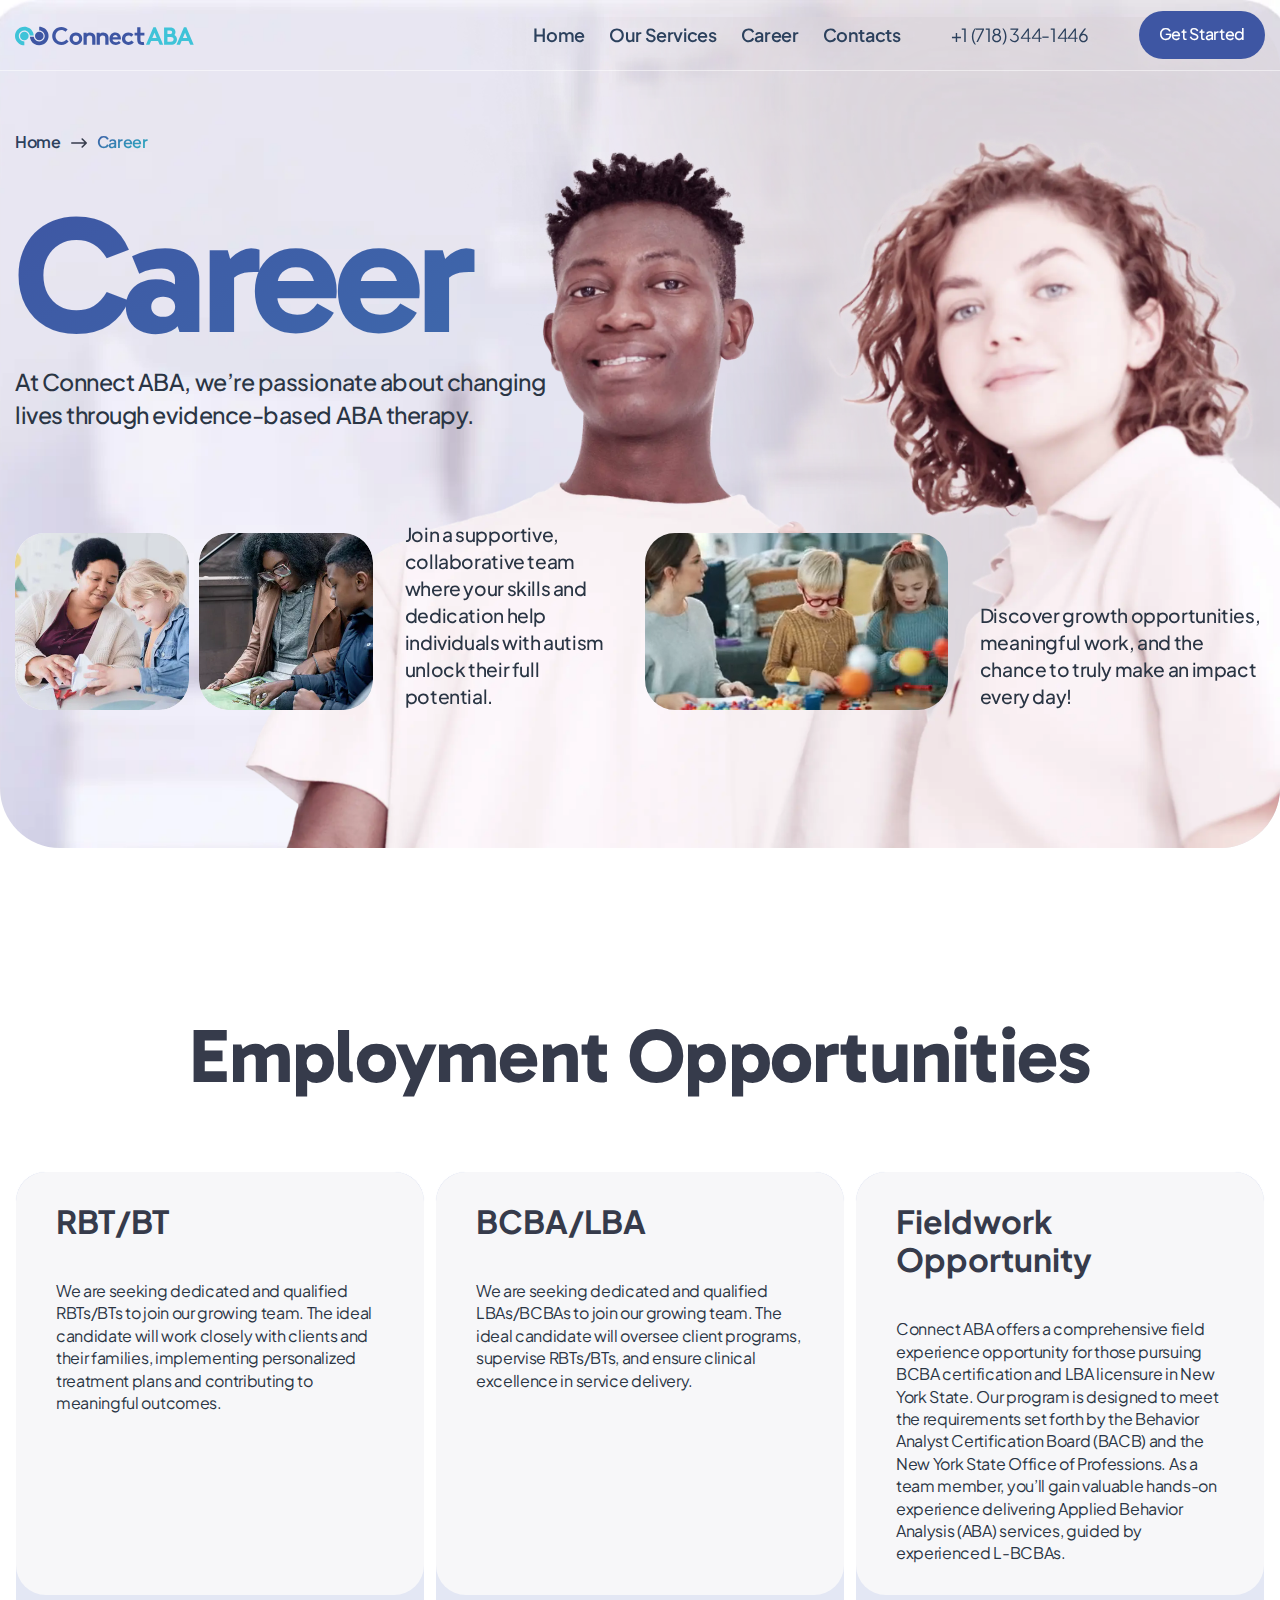
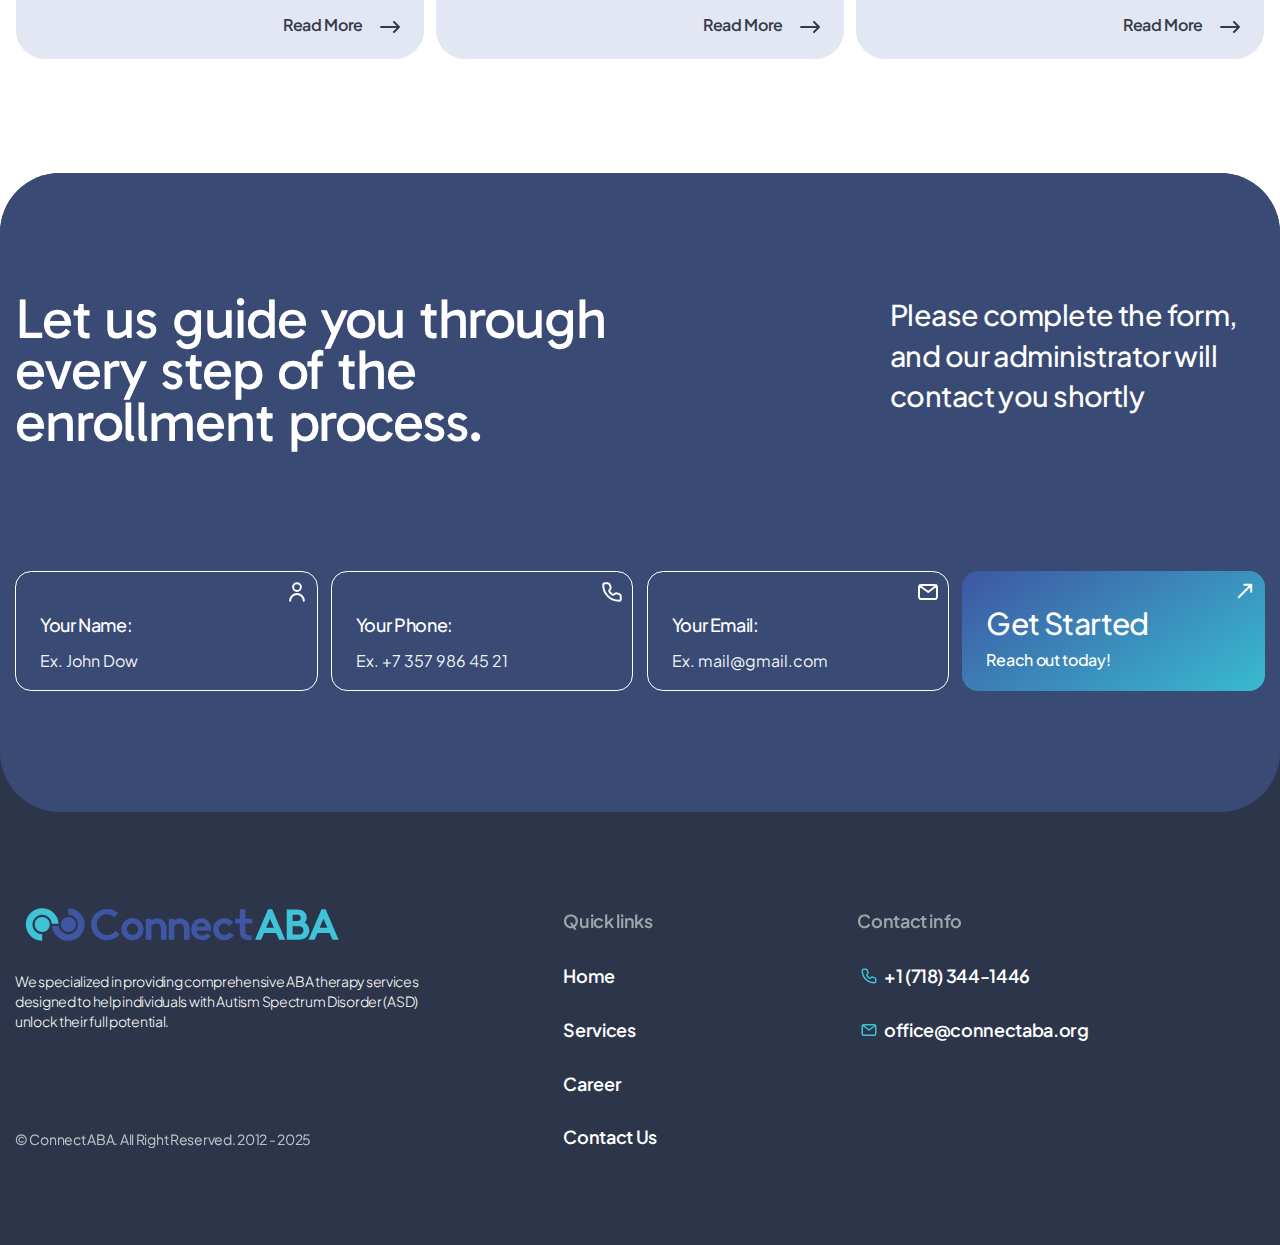
==== commit 4c562db1: "Breadcrumbs" ====
--- a/career.html
+++ b/career.html
@@ -6,11 +6,11 @@
 	<meta charset="UTF-8">
 	<meta http-equiv="X-UA-Compatible" content="IE=edge">
 	<meta name="format-detection" content="telephone=no">
-	<link rel="stylesheet" href="css/style.min.css?_v=20250212181018">
+	<link rel="stylesheet" href="css/style.min.css?_v=20250212202016">
 	<link rel="shortcut icon" href="img/favicon.webp" type="image/x-icon">
 	<link rel="icon" href="img/favicon.webp" type="image/x-icon">
 	<meta name="robots" content="noindex, nofollow">
-	<meta name="viewport" content="width=device-width, initial-scale=1.0, maximum-scale=1.2">
+	<meta name="viewport" content="width=device-width, initial-scale=1.0, maximum-scale=1.5">
 
 	<meta name="keywords" content="">
 	<meta name="description" content="">
@@ -66,7 +66,7 @@
 				<div class="hero__container">
 
 					<div class="breadcrumps">
-						<a href="/index.html">Home</a>
+						<a href="index.html">Home</a>
 						<img src="img/icon-arrow-right.svg" alt="Right arrow icon">
 						<span class="gradient">Career</span>
 					</div>
@@ -387,10 +387,10 @@
 								<img src="img/icon-resume.svg" alt="Resume form icon">
 								<label for="apply-form-resume">Your Resume:</label>
 								<div class="input-file">
-									<div class="input-file__text">Attach file (PDF, doc, docx)</div>
-									<div class="input-file__button">
-										<input type="file" name="apply-form-resume" id="apply-form-resume" accept=".pdf, .doc, .docx">
-										<div class="input-file__button-text">Browse files</div>
+									<div class="input-wrapper">
+										<input type="file" name="apply-form-resume" id="apply-form-resume" accept=".pdf, .doc, .docx" style="display: none;">
+										<span id="file-name-1">Attach file (PDF, doc, docx)</span>
+										<label for="apply-form-resume" class="custom-button">Browse files</label>
 									</div>
 								</div>
 							</div>
@@ -488,33 +488,33 @@
 						<div class="get-started__items">
 							<div class="get-started__item get-started__item--name">
 								<img src="img/icon-user.svg" alt="Name form icon">
-								<label for="bcba-lba-apply-form-name">Your Name:</label>
-								<input type="text" id="bcba-lba-apply-form-name" name="bcba-lba-apply-form-name" placeholder="Ex. John Dow" class="input">
+								<label for="bcba-lba-form-name">Your Name:</label>
+								<input type="text" id="bcba-lba-form-name" name="bcba-lba-form-name" placeholder="Ex. John Dow" class="input">
 							</div>
 							<div class="get-started__item get-started__item--email">
 								<img src="img/icon-mail.svg" alt="Email form icon">
-								<label for="bcba-lba-apply-form-email">Your Email:</label>
-								<input type="text" id="bcba-lba-apply-form-email" name="bcba-lba-apply-form-email" placeholder="Ex. mail@gmail.com" class="input">
+								<label for="bcba-lba-form-email">Your Email:</label>
+								<input type="text" id="bcba-lba-form-email" name="bcba-lba-form-email" placeholder="Ex. mail@gmail.com" class="input">
 							</div>
 							<div class="get-started__item get-started__item--phone">
 								<img src="img/icon-phone.svg" alt="Phone form icon">
-								<label for="bcba-lba-apply-form-phone">Your Phone:</label>
-								<input type="text" id="bcba-lba-apply-form-phone" name="bcba-lba-apply-form-phone" placeholder="Ex. +7 357 986 45 21" class="input">
+								<label for="bcba-lba-form-phone">Your Phone:</label>
+								<input type="text" id="bcba-lba-form-phone" name="bcba-lba-form-phone" placeholder="Ex. +7 357 986 45 21" class="input">
 							</div>
 							<div class="get-started__item get-started__item--resume">
 								<img src="img/icon-resume.svg" alt="Resume form icon">
-								<label for="bcba-lba-apply-form-resume">Your Resume:</label>
+								<label for="bcba-lba-form-resume">Your Resume:</label>
 								<div class="input-file">
-									<div class="input-file__text">Attach file (PDF, doc, docx)</div>
-									<div class="input-file__button">
-										<input type="file" name="bcba-lba-apply-form-resume" id="bcba-lba-apply-form-resume" accept=".pdf, .doc, .docx">
-										<div class="input-file__button-text">Browse files</div>
+									<div class="input-wrapper">
+										<input type="file" name="bcba-lba-form-resume" id="bcba-lba-form-resume" accept=".pdf, .doc, .docx" style="display: none;">
+										<span id="file-name-2">Attach file (PDF, doc, docx)</span>
+										<label for="bcba-lba-form-resume" class="custom-button">Browse files</label>
 									</div>
 								</div>
 							</div>
 							<div class="get-started__item get-started__item--cover-letter">
-								<label for="bcba-lba-apply-form-cover-letter">Cover letter:</label>
-								<textarea name="bcba-lba-apply-form-cover-letter" id="bcba-lba-apply-form-cover-letter" cols="30" rows="5" placeholder="Describe your problem as detailed as possible"></textarea>
+								<label for="bcba-lba-form-cover-letter">Cover letter:</label>
+								<textarea name="bcba-lba-form-cover-letter" id="bcba-lba-form-cover-letter" cols="30" rows="5" placeholder="Describe your problem as detailed as possible"></textarea>
 							</div>
 							<div class="get-started__item get-started__item--button no-border">
 								<img src="img/icon-diagonal-arrow.svg" alt="Submit button form icon">
@@ -611,33 +611,33 @@
 						<div class="get-started__items">
 							<div class="get-started__item get-started__item--name">
 								<img src="img/icon-user.svg" alt="Name form icon">
-								<label for="opportunity-apply-form-name">Your Name:</label>
-								<input type="text" id="opportunity-apply-form-name" name="opportunity-apply-form-name" placeholder="Ex. John Dow" class="input">
+								<label for="opportunity-form-name">Your Name:</label>
+								<input type="text" id="opportunity-form-name" name="opportunity-form-name" placeholder="Ex. John Dow" class="input">
 							</div>
 							<div class="get-started__item get-started__item--email">
 								<img src="img/icon-mail.svg" alt="Email form icon">
-								<label for="opportunity-apply-form-email">Your Email:</label>
-								<input type="text" id="opportunity-apply-form-email" name="opportunity-apply-form-email" placeholder="Ex. mail@gmail.com" class="input">
+								<label for="opportunity-form-email">Your Email:</label>
+								<input type="text" id="opportunity-form-email" name="opportunity-form-email" placeholder="Ex. mail@gmail.com" class="input">
 							</div>
 							<div class="get-started__item get-started__item--phone">
 								<img src="img/icon-phone.svg" alt="Phone form icon">
-								<label for="opportunity-apply-form-phone">Your Phone:</label>
-								<input type="text" id="opportunity-apply-form-phone" name="opportunity-apply-form-phone" placeholder="Ex. +7 357 986 45 21" class="input">
+								<label for="opportunity-form-phone">Your Phone:</label>
+								<input type="text" id="opportunity-form-phone" name="opportunity-form-phone" placeholder="Ex. +7 357 986 45 21" class="input">
 							</div>
 							<div class="get-started__item get-started__item--resume">
 								<img src="img/icon-resume.svg" alt="Resume form icon">
-								<label for="opportunity-apply-form-resume">Your Resume:</label>
+								<label for="opportunity-form-resume">Your Resume:</label>
 								<div class="input-file">
-									<div class="input-file__text">Attach file (PDF, doc, docx)</div>
-									<div class="input-file__button">
-										<input type="file" name="opportunity-apply-form-resume" id="opportunity-apply-form-resume" accept=".pdf, .doc, .docx">
-										<div class="input-file__button-text">Browse files</div>
+									<div class="input-wrapper">
+										<input type="file" name="opportunity-form-resume" id="opportunity-form-resume" accept=".pdf, .doc, .docx" style="display: none;">
+										<span id="file-name-3">Attach file (PDF, doc, docx)</span>
+										<label for="opportunity-form-resume" class="custom-button">Browse files</label>
 									</div>
 								</div>
 							</div>
 							<div class="get-started__item get-started__item--cover-letter">
-								<label for="opportunity-apply-form-cover-letter">Cover letter:</label>
-								<textarea name="opportunity-apply-form-cover-letter" id="opportunity-apply-form-cover-letter" cols="30" rows="5" placeholder="Describe your problem as detailed as possible"></textarea>
+								<label for="opportunity-form-cover-letter">Cover letter:</label>
+								<textarea name="opportunity-form-cover-letter" id="opportunity-form-cover-letter" cols="30" rows="5" placeholder="Describe your problem as detailed as possible"></textarea>
 							</div>
 							<div class="get-started__item get-started__item--button no-border">
 								<img src="img/icon-diagonal-arrow.svg" alt="Submit button form icon">
@@ -652,7 +652,7 @@
 			</div>
 		</div>
 	</div>
-	<script src="js/app.min.js?_v=20250212181018"></script>
+	<script src="js/app.min.js?_v=20250212202016"></script>
 </body>
 
 </html>--- a/css/style.min.css
+++ b/css/style.min.css
@@ -1 +1 @@
-@font-face{font-family:Gabarito;font-display:swap;src:url(../fonts/Gabarito-Black.woff2) format("woff2");font-weight:900;font-style:normal}@font-face{font-family:Gabarito;font-display:swap;src:url(../fonts/Gabarito-Bold.woff2) format("woff2");font-weight:700;font-style:normal}@font-face{font-family:Gabarito;font-display:swap;src:url(../fonts/Gabarito-ExtraBold.woff2) format("woff2");font-weight:800;font-style:normal}@font-face{font-family:Gabarito;font-display:swap;src:url(../fonts/Gabarito-Medium.woff2) format("woff2");font-weight:500;font-style:normal}@font-face{font-family:Gabarito;font-display:swap;src:url(../fonts/Gabarito-Regular.woff2) format("woff2");font-weight:400;font-style:normal}@font-face{font-family:Gabarito;font-display:swap;src:url(../fonts/Gabarito-SemiBold.woff2) format("woff2");font-weight:600;font-style:normal}@font-face{font-family:Inter;font-display:swap;src:url(../fonts/Inter-Regular.woff2) format("woff2");font-weight:400;font-style:normal}@font-face{font-family:"Plus Jakarta Sans";font-display:swap;src:url(../fonts/PlusJakartaSans-Bold.woff2) format("woff2");font-weight:700;font-style:normal}@font-face{font-family:"Plus Jakarta Sans";font-display:swap;src:url(../fonts/PlusJakartaSans-ExtraBold.woff2) format("woff2");font-weight:800;font-style:normal}@font-face{font-family:"Plus Jakarta Sans";font-display:swap;src:url(../fonts/PlusJakartaSans-Light.woff2) format("woff2");font-weight:300;font-style:normal}@font-face{font-family:"Plus Jakarta Sans";font-display:swap;src:url(../fonts/PlusJakartaSans-Medium.woff2) format("woff2");font-weight:500;font-style:normal}@font-face{font-family:"Plus Jakarta Sans";font-display:swap;src:url(../fonts/PlusJakartaSans-Regular.woff2) format("woff2");font-weight:400;font-style:normal}@font-face{font-family:"Plus Jakarta Sans";font-display:swap;src:url(../fonts/PlusJakartaSans-SemiBold.woff2) format("woff2");font-weight:600;font-style:normal}*{padding:0;margin:0;border:0}*,*::after,*::before{box-sizing:border-box}*::after,*::before{display:inline-block}body,html{height:100%;min-width:320px}body{color:#2a3544;line-height:1;font-family:"Plus Jakarta Sans";font-size:1rem;-ms-text-size-adjust:100%;-moz-text-size-adjust:100%;-webkit-text-size-adjust:100%;-webkit-font-smoothing:antialiased;-moz-osx-font-smoothing:grayscale}button,input,textarea{font-family:"Plus Jakarta Sans";font-size:inherit;line-height:inherit;color:inherit;background-color:rgba(0,0,0,0)}input,textarea{width:100%}label{display:inline-block}button,option,select{cursor:pointer}a{display:inline-block;color:inherit;text-decoration:none}ul li{list-style:none}img{vertical-align:top}h1,h2,h3,h4,h5,h6{font-weight:inherit;font-size:inherit}.lock body{overflow:hidden;touch-action:none;-ms-scroll-chaining:none;overscroll-behavior:none}.wrapper{min-height:100%;display:flex;flex-direction:column;overflow:hidden}@supports(overflow:clip){.wrapper{overflow:clip}}.wrapper>main{flex:1 1 auto}.wrapper>*{min-width:0}[class*=__container]{max-width:86.375rem;margin:0 auto;padding:0 .9375rem}[class*="--gc"]{display:grid;min-width:0;grid-template-columns:.9375rem 1fr minmax(auto,84.5rem) 1fr .9375rem}[class*="--gc"]>*{min-width:0;grid-column:3/4}.icon-menu{display:none}@media(max-width:64.06125em){.icon-menu{display:block;position:relative;width:1.875rem;height:1.125rem;z-index:5}}@media(max-width:64.06125em)and (any-hover:none){.icon-menu{cursor:default}}@media(max-width:64.06125em){.icon-menu span,.icon-menu::after,.icon-menu::before{content:"";transition:all .3s ease 0s;left:0;position:absolute;width:100%;height:.125rem;background-color:#363b4b;border-radius:1px}.icon-menu::before{top:0;width:68%}.icon-menu::after{bottom:0;width:68%}.icon-menu span{top:calc(50% - .0625rem)}.menu-open .icon-menu span{width:0;background-color:rgba(255,255,255,0)}.menu-open .icon-menu::after,.menu-open .icon-menu::before{background-color:#6379a6}.menu-open .icon-menu::before{top:calc(50% - .0625rem);-webkit-transform:rotate(-45deg);transform:rotate(-45deg)}.menu-open .icon-menu::after{bottom:calc(50% - .0625rem);-webkit-transform:rotate(45deg);transform:rotate(45deg)}}body::after{content:"";background-color:rgba(0,0,0,.5);position:fixed;width:100%;height:100%;top:0;left:0;opacity:0;transition:opacity .8s ease 0s;pointer-events:none;z-index:149}.popup-show body::after{opacity:1}.popup{position:fixed;top:0;left:0;bottom:0;right:0;padding:30px 10px;transition:visibility .8s ease 0s;visibility:hidden;pointer-events:none}.popup_show{z-index:150;visibility:visible;overflow:auto;pointer-events:auto}.popup_show .popup__content{visibility:visible;-webkit-transform:scale(1);transform:scale(1)}.popup__wrapper{display:flex;flex-direction:column;align-items:center;min-height:100%;flex:1 1 auto;width:100%;display:flex;justify-content:center;align-items:center}.popup__content{visibility:hidden;-webkit-transform:scale(0);transform:scale(0);transition:-webkit-transform .3s ease 0s;transition:transform .3s ease 0s;transition:transform .3s ease 0s,-webkit-transform .3s ease 0s;background-color:#eee;padding:20px;width:100%;max-width:900px;border-radius:20px}.lock .popup__content{visibility:visible}.popup__content{background:#394b74;border-radius:24px;max-width:1350px;padding:30px 20px 40px;overflow:hidden}@media(min-width:29.99875em){.popup__content{padding:30px 30px 60px}}@media(min-width:86.375em){.popup__content{padding:50px;border-radius:60px}}.popup__close{display:block;margin:0 0 0 auto;width:30px;height:30px;outline:0}@media(min-width:64.06125em){.popup__close{width:40px;height:40px}}@media(min-width:86.375em){.popup__close{width:50px;height:50px}}.popup__close img{width:100%;height:100%;transition:all .3s ease 0s}@media(any-hover:hover){.popup__close img:hover{-webkit-transform:rotate(-90deg);transform:rotate(-90deg)}}.popup .popup-title{font-family:Gabarito;font-weight:400;font-size:40px;line-height:90%;letter-spacing:-.02em;color:#fff;text-align:center;margin-bottom:20px;padding-top:30px}@media(min-width:29.99875em){.popup .popup-title{font-size:60px;padding-top:0}}@media(min-width:64.06125em){.popup .popup-title{font-size:80px}}.popup .popup-description{font-weight:500;font-size:16px;line-height:140%;letter-spacing:-.02em;color:#fff;text-align:center;margin-bottom:60px}@media(min-width:29.99875em){.popup .popup-description{font-size:25px;margin-bottom:70px}}@media(min-width:64.06125em){.popup .popup-description{font-size:30px;margin-bottom:80px}}.get-started__items{display:flex;flex-wrap:wrap;gap:10px;justify-content:space-between}.get-started__item{border:1px solid #fff;border-radius:16px;padding:24px 4px;height:120px;position:relative}@media(any-hover:hover){.get-started__item:hover{background:rgba(0,0,0,.1)}.get-started__item:active{background:rgba(0,0,0,.1)}}.get-started__item--name{flex:1 1 100%}@media(min-width:64.06125em){.get-started__item--name{flex:0 1 calc(50% - 5px)}}.get-started__item--phone{flex:1 1 100%}@media(min-width:64.06125em){.get-started__item--phone{flex:0 1 calc(50% - 5px)}}.get-started__item--email{flex:1 1 100%}@media(min-width:64.06125em){.get-started__item--email{flex:0 1 calc(70% - 10px)}}.get-started__item--button{background:linear-gradient(147deg,#3e56a3 0,#38bbd0 100%);flex:1 1 100%}@media(any-hover:hover){.get-started__item--button:hover{background:linear-gradient(147deg,#5770c4 0,#3fc3d8 65%,#3fc3d8 100%)}}@media(min-width:64.06125em){.get-started__item--button{flex:0 1 30%}}.get-started__item img{position:absolute;top:0;right:0;width:40px;height:40px}.get-started__item label{padding-top:18px;padding-bottom:1px;padding-left:20px;font-weight:500;font-size:18px;line-height:120%;letter-spacing:-.02em;color:#fff}.get-started .input{height:48px;padding:4px 20px;border-radius:12px;border:initial;color:#fff}.get-started .button{height:100%;width:100%;text-align:left}.get-started .button-text-1{font-weight:500;font-size:30px;line-height:120%;letter-spacing:-.02em;color:#fff;padding-top:10px;padding-bottom:9px;padding-left:20px}.get-started .button-text-2{font-weight:500;font-size:16px;line-height:120%;letter-spacing:-.02em;padding-left:20px;color:#fff}#video .popup__content,#video-2 .popup__content{padding-bottom:35.7%}.popup-opportunities .popup__close{position:relative;z-index:10}.popup-opportunities .popup__content{position:relative;z-index:2}.popup-opportunities .popup__text{position:relative;z-index:3}@media(min-width:64.06125em){.popup-opportunities .popup__text{padding:0 120px 50px}}@media(min-width:86.375em){.popup-opportunities .popup__text{padding:0 100px 50px}}.popup-opportunities .popup__text::before{content:"";position:absolute;border-radius:24px 24px 0 0;top:-59px;left:-30px;width:calc(100% + 60px);height:60px;background:#394b74;z-index:2}@media(min-width:86.375em){.popup-opportunities .popup__text::before{border-radius:60px 60px 0 0;left:-50px;width:calc(100% + 100px)}}.popup-opportunities .popup__text::after{content:"";position:absolute;top:0;left:-50px;width:calc(100% + 100px);height:calc(100% + 62px);background:#394b74;z-index:-1}.popup-opportunities .popup-title{text-align:left;font-weight:400;letter-spacing:-.02em;color:#fff;margin:0}@media(min-width:86.375em){.popup-opportunities .popup-title{padding-bottom:5rem}}@media(min-width:20em)and (max-width:86.375em){.popup-opportunities .popup-title{padding-bottom:clamp(1.5625rem ,.5267184557rem + 5.1789077213vw ,5rem)}}@media(max-width:20em){.popup-opportunities .popup-title{padding-bottom:1.5625rem}}.popup-opportunities .popup-description{text-align:left;margin:0}@media(min-width:86.375em){.popup-opportunities .popup-description{padding-bottom:6.25rem}}@media(min-width:20em)and (max-width:86.375em){.popup-opportunities .popup-description{padding-bottom:clamp(3.125rem ,2.1833804143rem + 4.7080979284vw ,6.25rem)}}@media(max-width:20em){.popup-opportunities .popup-description{padding-bottom:3.125rem}}.popup-opportunities .popup-description a{text-decoration:underline}.popup-opportunities .popup-description span{color:#aabeeb}.popup-opportunities .get-started__item{flex:0 1 calc(50% - 5px)}@media(max-width:47.99875em){.popup-opportunities .get-started__item{flex:1 1 100%!important}}.popup-opportunities .get-started__item--cover-letter{flex:0 1 calc(70% - 10px);height:auto;padding-bottom:6px}.popup-opportunities .get-started__item--button{flex:0 1 30%;height:auto}.popup-opportunities textarea{margin-top:12px;padding:4px 20px 4px;border-radius:12px;border:initial;color:#fff}.popup-opportunities textarea:focus{outline:0}.popup__top-content{background-color:#fff;border-radius:24px 24px 0 0;padding:30px 30px 40px;overflow:hidden;position:relative;z-index:1;margin:-70px -30px -30px}@media(min-width:29.99875em){.popup__top-content{padding:30px 30px 60px}}@media(min-width:64.06125em){.popup__top-content{padding:100px 150px 50px}}@media(min-width:86.375em){.popup__top-content{border-radius:60px 60px 0 0;margin:-100px -50px -50px}}.content-end{height:100px}.top-content{display:flex;flex-direction:column;gap:50px}.top-content__title{font-family:Gabarito;font-weight:500;letter-spacing:-.02em;color:#363b4b;margin-bottom:10px}@media(min-width:86.375em){.top-content__title{font-size:5rem}}@media(min-width:20em)and (max-width:86.375em){.top-content__title{font-size:clamp(2.1875rem ,1.3400423729rem + 4.2372881356vw ,5rem)}}@media(max-width:20em){.top-content__title{font-size:2.1875rem}}.top-content__subtitle{font-weight:700;line-height:120%;color:#363b4b;padding-bottom:24px}@media(min-width:86.375em){.top-content__subtitle{font-size:2rem}}@media(min-width:20em)and (max-width:86.375em){.top-content__subtitle{font-size:clamp(1.375rem ,1.1866760829rem + .9416195857vw ,2rem)}}@media(max-width:20em){.top-content__subtitle{font-size:1.375rem}}.top-content__text{font-weight:400;font-size:16px;line-height:140%;letter-spacing:-.02em;color:#2a3544}.top-content__text ul{padding-left:20px}.top-content__text li{list-style-type:disc}.top-content__text li:not(:last-child){margin-bottom:.5rem}.popup-logo{width:191px;height:20px;margin-bottom:10px}@media(min-width:47.99875em){.popup-logo{width:287px;height:30px}}@media(max-width:64.06125em){.popup-logo{margin-top:20px}}.input-file{width:100%;height:48px;display:flex;justify-content:space-between;align-items:center;gap:15px}.input-file__text{font-size:1rem;color:rgba(255,255,255,.95);padding:4px 20px}.input-file__button{height:34px;width:115px;position:relative;z-index:1;border-radius:8px;padding:0;overflow:hidden;display:flex;justify-content:center;align-items:center;cursor:pointer}.input-file__button input{width:100%!important;height:100%!important;cursor:pointer;opacity:0}.input-file__button-text{position:absolute;top:0;left:0;height:100%;width:100%;padding:0 10px 3px 15px;display:flex;align-items:center;font-weight:400;font-size:14px;line-height:80%;letter-spacing:-.02em;color:#fff;padding-top:10px;padding-bottom:9px;padding-left:20px;pointer-events:none;cursor:pointer;background:linear-gradient(147deg,#3e56a3 0,#38bbd0 100%)}@media(any-hover:hover){.input-file__button-text:hover{background:linear-gradient(147deg,#5770c4 0,#3fc3d8 65%,#3fc3d8 100%)}}.spollers{display:grid;gap:15px}.spollers__item{font-size:1.25rem}.spollers__title{width:100%;cursor:default;text-align:left;position:relative;list-style:none}.spollers__title::-webkit-details-marker,.spollers__title::marker{display:none}._spoller-init .spollers__title{cursor:pointer}._spoller-init .spollers__title::after{content:"";position:absolute;right:0;top:calc(50% - 20px);width:40px;height:40px;background:url(../img/icon-faq-arrow-down.svg) 0 0 no-repeat;transition:opacity .5s ease 0s}._spoller-init .spollers__title._spoller-active{color:#3e61a8}._spoller-init .spollers__title._spoller-active::after{background:url(../img/icon-faq-arrow-up.svg) 0 0 no-repeat}.spollers__body{position:relative;z-index:3;padding-left:60px}@media(min-width:47.99875em){.spollers__body{padding-left:87px}}.ibg{width:100%;height:100%;-o-object-fit:cover;object-fit:cover}.ibg--top{-o-object-position:top;object-position:top}.ibg--bottom{-o-object-position:bottom;object-position:bottom}.ibg--left{-o-object-position:left;object-position:left}.ibg--right{-o-object-position:right;object-position:right}.ibg--contain{-o-object-fit:contain;object-fit:contain}.page{background-color:rgba(0,0,0,0)!important}.hero{position:relative}.bg-hero{position:absolute;top:0;left:0;width:100%;height:100%;-o-object-fit:cover;object-fit:cover}input:focus,select:focus,textarea:focus{outline:0}.gradient{background:linear-gradient(147deg,#3e56a3 0,#29b6c5 100%);background-clip:text;-webkit-background-clip:text;-webkit-text-fill-color:transparent}.gradient-1{background:linear-gradient(147deg,#3e56a3 0,#3e7cb5 100%);background-clip:text;-webkit-background-clip:text;-webkit-text-fill-color:transparent}@supports not ((-webkit-background-clip:text) or (background-clip:text)){.gradient,.gradient-1{color:#3e56a3}}.swiper-pagination-bullets{padding-top:30px;display:flex;justify-content:center;align-items:center;gap:5px}.swiper-pagination-bullet{display:block;flex:0 1 50px;height:4px;border-radius:2px;background-color:#fff}.swiper-pagination-bullet-active{background-color:#3e80b7}.breadcrumps{display:flex;gap:10px;flex-wrap:wrap;align-items:center;padding-bottom:5px}@media(min-width:47.99875em){.breadcrumps{padding-bottom:15px}}@media(min-width:64.06125em){.breadcrumps{padding-bottom:30px}}.breadcrumps a,.breadcrumps span{font-weight:600;font-size:16px;line-height:150%;letter-spacing:-.02em;color:#2c415d}.breadcrumps img{width:16px;height:16px;-webkit-transform:translate(0,1px);transform:translate(0,1px)}.video-button{position:relative}.video-button .button-play{position:absolute;top:5px;right:5px;width:44px!important;height:44px!important;opacity:.7;transition:opacity .3s ease 0s;z-index:2}@media(max-width:47.99875em){.video-button .button-play{width:24px;height:24px}}@media(any-hover:hover){.video-button:hover .button-play{opacity:1!important}}.header{position:fixed;left:0;top:0;width:100%;min-height:3.125rem;border-bottom:1px solid rgba(255,255,255,.5);z-index:100}@media(min-width:64.06125em){.header{min-height:4.0625rem}}.header__container{display:flex;align-items:center;justify-content:space-between;gap:3.125rem}@media(min-width:64.06125em){.header__container{padding-top:.625rem;padding-bottom:.625rem}}@media(min-width:29.99875em){.header__logo{width:11.1875rem!important;height:1.1875rem!important}}.header::before{content:"";position:absolute;top:0;left:0;width:100%;height:100%;background-color:rgba(255,255,255,.65);backdrop-filter:blur(20px);z-index:-1;opacity:0;transition:opacity .3s ease 0s}.header._header-scroll::before{opacity:1}.menu-header{min-height:3.125rem;display:flex;align-items:center;gap:1.25rem;border-radius:24px}@media(min-width:64.06125em){.menu-header{gap:3.125rem;border-radius:initial}}.menu-header__body{display:flex;align-items:center;gap:3.125rem;transition:left .3s}@media(max-width:64.06125em){.menu-header__body{position:fixed;top:0;left:-100%;width:100%;height:100vh;padding:5px 15px 50px;background:#394b74;flex-direction:column;color:#fff!important;overflow:auto}}@media(max-width:29.99875em){.menu-header__body{gap:1.25rem}}.menu-header__body::before{content:"";position:fixed;width:100%;height:4.375rem;left:-100%;top:0;transition:left .3s;z-index:2}.menu-open .menu-header__body{left:0}.menu-open .menu-header__body::before{left:0}.menu-header__social-links{display:flex;justify-content:center;align-items:center;gap:1.25rem;order:4;margin-bottom:2.5vh}@media(max-width:23.5em){.menu-header__social-links{margin-bottom:2vh}}@media(min-width:64.06125em){.menu-header__social-links{display:none;order:initial}}.menu-header__phone{font-weight:400;letter-spacing:-.02em;font-size:20px;line-height:150%;text-decoration:underline;color:#fff;order:5}@media(min-width:64.06125em){.menu-header__phone{font-size:18px;line-height:150%;color:#2c415d;text-decoration:none;order:initial}}@media(any-hover:hover){.menu-header__phone:hover{color:#3581b3}}.menu-header__mail{font-weight:400;letter-spacing:-.02em;font-size:20px;line-height:150%;text-decoration:underline;color:#fff;order:7}@media(min-width:64.06125em){.menu-header__mail{display:none!important;order:initial}}.menu-header__button{border-radius:100px;padding:13px 20px 16px;background-color:#3e56a3;font-size:16px;color:#fff;font-weight:500;line-height:120%;letter-spacing:-.02em;transition:all .3s ease 0s}@media(any-hover:hover){.menu-header__button:hover{background-color:#2faec2}.menu-header__button:active{background-color:#128496}}@media(max-width:64.06125em){.menu-header__button{order:3;margin-bottom:8.95vh;font-size:20px;color:#3a4e7a;background:#fff;padding:22px 40px 24px}}@media(max-width:26.25em){.menu-header__button{margin-bottom:8.76vh}}@media(max-width:23.5em){.menu-header__button{margin-bottom:7.45vh}}.nav-menu{display:flex;align-items:center;gap:1.5rem}@media(max-width:64.06125em){.nav-menu{flex-direction:column;gap:5vh;padding-bottom:8.95vh;order:2}}@media(max-width:26.25em){.nav-menu{padding-bottom:8.76vh;gap:4vh}}@media(max-width:23.5em){.nav-menu{padding-bottom:7.45vh}}.logo-header-mobile{margin-top:40px;margin-bottom:8.95vh}@media(max-width:26.25em){.logo-header-mobile{margin-bottom:8.76vh}}@media(max-width:23.5em){.logo-header-mobile{margin-bottom:7.45vh}}@media(min-width:64.06125em){.logo-header-mobile{display:none!important;order:1}}.logo-header-mobile img{width:100%;height:100%}.menu-item{font-weight:600;font-size:18px;line-height:150%;letter-spacing:-.02em;color:#2c415d}@media(any-hover:hover){.menu-item:hover{color:#3581b3}}@media(max-width:64.06125em){.menu-item{font-weight:400;font-size:40px;line-height:90%;color:#fff}}@media(max-width:47.99875em){.menu-item{font-size:35px}}@media(max-width:26.25em){.menu-item{font-size:32px}}@media(max-width:23.5em){.menu-item{font-size:27px}}.footer{margin-top:-61px;background:#2c3549;border-radius:60px 60px 0 0;padding:0;z-index:10}@media(max-width:29.99875em){.footer{margin-top:-25px;border-radius:24px 24px 0 0}}.footer-blue{background:#394b74;border-radius:60px}@media(max-width:29.99875em){.footer-blue{border-radius:24px}}@media(min-width:86.375em){.footer-blue__container{padding-top:8.125rem}}@media(min-width:20em)and (max-width:86.375em){.footer-blue__container{padding-top:clamp(2.5rem ,.8050847458rem + 8.4745762712vw ,8.125rem)}}@media(max-width:20em){.footer-blue__container{padding-top:2.5rem}}@media(min-width:86.375em){.footer-blue__container{padding-bottom:8.125rem}}@media(min-width:20em)and (max-width:86.375em){.footer-blue__container{padding-bottom:clamp(2.5rem ,.8050847458rem + 8.4745762712vw ,8.125rem)}}@media(max-width:20em){.footer-blue__container{padding-bottom:2.5rem}}.footer-blue__texts{display:flex;gap:20%}@media(min-width:86.375em){.footer-blue__texts{padding-bottom:8.125rem}}@media(min-width:20em)and (max-width:86.375em){.footer-blue__texts{padding-bottom:clamp(3.75rem ,2.43173258rem + 6.5913370998vw ,8.125rem)}}@media(max-width:20em){.footer-blue__texts{padding-bottom:3.75rem}}@media(max-width:47.99875em){.footer-blue__texts{flex-direction:column}}.footer-blue__title{font-family:Gabarito;flex:0 0 50%;font-weight:400;line-height:90%;letter-spacing:-.02em;color:#fff}@media(min-width:86.375em){.footer-blue__title{font-size:3.75rem}}@media(min-width:20em)and (max-width:86.375em){.footer-blue__title{font-size:clamp(1.625rem ,.9846986817rem + 3.2015065913vw ,3.75rem)}}@media(max-width:20em){.footer-blue__title{font-size:1.625rem}}@media(max-width:47.99875em){.footer-blue__title{margin-bottom:50px}}@media(max-width:29.99875em){.footer-blue__title{margin-bottom:30px}}.footer-blue__description{font-weight:500;line-height:140%;letter-spacing:-.02em;color:#fff}@media(min-width:86.375em){.footer-blue__description{font-size:1.875rem}}@media(min-width:20em)and (max-width:86.375em){.footer-blue__description{font-size:clamp(1rem ,.736346516rem + 1.31826742vw ,1.875rem)}}@media(max-width:20em){.footer-blue__description{font-size:1rem}}@media(min-width:64.06125em){.footer-blue .get-started__item{flex:0 1 calc(25% - 10px)}}@media(min-width:86.375em){.footer-dark__container{padding-top:6.25rem}}@media(min-width:20em)and (max-width:86.375em){.footer-dark__container{padding-top:clamp(3.125rem ,2.1833804143rem + 4.7080979284vw ,6.25rem)}}@media(max-width:20em){.footer-dark__container{padding-top:3.125rem}}@media(min-width:86.375em){.footer-dark__container{padding-bottom:6.25rem}}@media(min-width:20em)and (max-width:86.375em){.footer-dark__container{padding-bottom:clamp(3.125rem ,2.1833804143rem + 4.7080979284vw ,6.25rem)}}@media(max-width:20em){.footer-dark__container{padding-bottom:3.125rem}}.footer-dark__row-1{display:flex;gap:1vw;justify-content:space-between}@media(max-width:56.25em){.footer-dark__row-1{display:block}}.footer-dark__row-1 .footer-logo{width:335px;height:35px;margin-bottom:30px}.footer-dark__row-1 .footer-logo img{width:100%;height:100%;margin-bottom:0}.footer-dark__row-2{font-weight:400;font-size:14px;line-height:150%;letter-spacing:-.02em;color:#fff;opacity:.7;padding-top:0;width:-webkit-fit-content;width:-moz-fit-content;width:fit-content;margin-top:-20px}@media(max-width:56.25em){.footer-dark__row-2{padding-top:0;margin-top:0}}.footer-dark .col{flex:0 1 33%;font-weight:300;font-size:14px;line-height:140%;letter-spacing:-.02em;color:#fff}@media(max-width:56.25em){.footer-dark .col{margin-bottom:3.125rem}}.footer-dark .col-2{padding-left:10vw}@media(max-width:56.25em){.footer-dark .col-2{padding-left:0}}.footer-dark .col-3{padding-left:8vw;flex:0 1 30%}.footer-dark .footer-title{font-weight:600;font-size:18px;line-height:150%;letter-spacing:-.02em;color:#fff;opacity:.55;padding-bottom:30px}.footer-dark a{font-weight:600;font-size:18px;line-height:130%;letter-spacing:-.02em;color:#fff}@media(any-hover:hover){.footer-dark a:hover{color:#3581b3}}.footer-dark ul li:not(:last-child){margin-bottom:1.875rem}.footer-dark ul li img{margin-bottom:0}.hero{position:relative}.hero__container{padding-top:75px}@media(min-width:86.375em){.hero__container{padding-bottom:9.0625rem}}@media(min-width:20em)and (max-width:86.375em){.hero__container{padding-bottom:clamp(4.6875rem ,3.36923258rem + 6.5913370998vw ,9.0625rem)}}@media(max-width:20em){.hero__container{padding-bottom:4.6875rem}}@media(min-width:64.06125em){.hero__container{padding-top:130px}}.hero__title{font-family:Gabarito;font-weight:700;line-height:109%;letter-spacing:-.032em}@media(min-width:86.375em){.hero__title{font-size:11.1875rem}}@media(min-width:20em)and (max-width:86.375em){.hero__title{font-size:clamp(3.4375rem ,1.1022834275rem + 11.6760828625vw ,11.1875rem)}}@media(max-width:20em){.hero__title{font-size:3.4375rem}}@media(max-width:87.5em){.hero__title{letter-spacing:-.035em}}@media(max-width:81.25em){.hero__title{letter-spacing:-.039em}}@media(max-width:71.5625em){.hero__title{letter-spacing:-.045em}}.hero__subtitle{padding-top:70vw;padding-bottom:3.125rem;font-weight:600;line-height:110%;color:#363b4b;max-width:100%;position:relative;z-index:1}@media(min-width:86.375em){.hero__subtitle{font-size:3.375rem}}@media(min-width:20em)and (max-width:86.375em){.hero__subtitle{font-size:clamp(1.5625rem ,1.0163606403rem + 2.7306967985vw ,3.375rem)}}@media(max-width:20em){.hero__subtitle{font-size:1.5625rem}}@media(min-width:56.25em){.hero__subtitle{padding-top:3.125rem;padding-bottom:3.125rem;max-width:45%}}@media(min-width:100em){.hero__subtitle{padding-top:6vw;padding-bottom:4.375rem}}.hero__description{font-weight:500;line-height:140%;letter-spacing:-.02em;color:#2a3544;max-width:100%;padding-bottom:25px;position:relative;z-index:1}@media(min-width:86.375em){.hero__description{font-size:1.5rem}}@media(min-width:20em)and (max-width:86.375em){.hero__description{font-size:clamp(1rem ,.8493408663rem + .7532956685vw ,1.5rem)}}@media(max-width:20em){.hero__description{font-size:1rem}}@media(min-width:47.99875em){.hero__description{padding-bottom:90px}}@media(min-width:56.25em){.hero__description{max-width:45%}}@media(min-width:93.75em){.hero__description{padding-bottom:130px}}.hero .bg-hero{position:absolute;top:0;left:0;width:100%;height:100%;-o-object-fit:cover;object-fit:cover;z-index:-1}.hero .image-hero{position:absolute;bottom:initial;top:60px;right:0;width:100%;height:auto;-o-object-fit:contain;object-fit:contain;z-index:0}@media(min-width:43.75em){.hero .image-hero{top:0}}@media(min-width:48.75em){.hero .image-hero{top:initial;bottom:0;right:0;width:auto;height:calc(100% - 50px);-o-object-fit:cover;object-fit:cover}}@media(min-width:56.25em){.hero .image-hero{height:calc(100% - 100px)}}@media(min-width:64.06125em){.hero .image-hero{width:100%;height:calc(100% - 17px);-o-object-fit:contain;object-fit:contain}}@media(min-width:109.375em){.hero .image-hero{width:auto;height:calc(100% - 17px);-o-object-fit:contain;object-fit:contain}}.hero .hero-row{display:flex;gap:10px;justify-content:space-between}@media(max-width:64.06125em){.hero .hero-row{flex-wrap:wrap}}.hero .hero-row__col-1{display:flex;justify-content:space-between;border-radius:30px;backdrop-filter:blur(20px);background:rgba(255,255,255,.4);width:423px;height:172px;display:flex;align-items:flex-end;position:relative}@media(max-width:64.06125em){.hero .hero-row__col-1{order:2}}@media(max-width:56.25em){.hero .hero-row__col-1{border-radius:12px}}@media(max-width:44.375em){.hero .hero-row__col-1{width:initial;flex:0 1 60%}}@media(max-width:41.875em){.hero .hero-row__col-1{height:110px}}@media(max-width:38.75em){.hero .hero-row__col-1{flex:0 1 calc(100% - 125px)}}.hero .hero-row__col-1 img{width:261px;height:173px;-webkit-transform:translate(0,-24px);transform:translate(0,-24px)}@media(max-width:56.25em){.hero .hero-row__col-1 img{border-radius:12px}}@media(max-width:44.375em){.hero .hero-row__col-1 img{width:230px;height:155px}}@media(max-width:41.875em){.hero .hero-row__col-1 img{width:175px;height:125px;position:absolute;right:0;top:0;z-index:-1}}@media(max-width:25em){.hero .hero-row__col-1 img{width:146px;height:99px;-webkit-transform:translate(0,-10px);transform:translate(0,-10px)}}.hero .hero-row__col-2{margin-right:auto;border-radius:16px}@media(max-width:64.06125em){.hero .hero-row__col-2{order:1;flex:0 0 100%}}@media(max-width:56.25em){.hero .hero-row__col-2{border-radius:12px}}.hero .hero-row__col-3{width:399px;flex:0 0 399px;height:172px;position:relative;border-radius:30px;overflow:hidden;position:relative;z-index:2}@media(max-width:56.25em){.hero .hero-row__col-3{width:225px;flex:0 0 225px;border-radius:12px}}@media(max-width:64.06125em){.hero .hero-row__col-3{order:3}}@media(max-width:41.875em){.hero .hero-row__col-3{height:110px}}@media(max-width:41.8125em){.hero .hero-row__col-3{width:25%;flex:0 1 38%}}@media(max-width:38.75em){.hero .hero-row__col-3{width:112px;flex:0 0 112px}}@media(any-hover:hover){.hero .hero-row__col-3:hover .button-play{opacity:1!important}}.hero .hero-row__col-3 a{height:100%;width:100%}.hero .hero-row__col-3 .button-play{position:absolute;top:5px;right:5px;opacity:.7;transition:opacity .3s ease 0s;z-index:2;width:44px;height:44px}@media(max-width:47.99875em){.hero .hero-row__col-3 .button-play{width:24px;height:24px}}.hero .hero-row__col-3 .video-cover{position:absolute;width:100%;height:100%;-o-object-fit:cover;object-fit:cover;-o-object-position:center;object-position:center;z-index:1}.hero .col-1-text{padding-bottom:24px}@media(max-width:41.875em){.hero .col-1-text{padding-bottom:10px}}.hero .line-1{padding:10px 0 10px 15px;font-weight:700;font-size:16px;line-height:120%;letter-spacing:-.01em;color:#363b4b}@media(max-width:41.875em){.hero .line-1{width:50px}}.hero .line-2{padding:0 0 0 15px;font-weight:800;line-height:92%;letter-spacing:-.01em}@media(min-width:86.375em){.hero .line-2{font-size:1.875rem}}@media(min-width:20em)and (max-width:86.375em){.hero .line-2{font-size:clamp(1.0625rem ,.8176789077rem + 1.2241054614vw ,1.875rem)}}@media(max-width:20em){.hero .line-2{font-size:1.0625rem}}@media(max-width:29.0625em){.hero .line-2{width:100px}}.hero .get-started__item{padding:16px 4px 24px 16px;width:237px;height:172px;display:flex;justify-content:flex-end;flex-direction:column}@media(max-width:41.875em){.hero .get-started__item{height:130px}}@media(max-width:64.06125em){.hero .get-started__item{flex:0 0 100%;width:100%;margin-bottom:15px}}@media(min-width:64.06125em){.hero .get-started__item{border-radius:30px}}.hero .button{display:flex;flex-direction:column;justify-content:end}.hero .button-text-1{font-weight:500;font-size:24px;line-height:120%;letter-spacing:-.02em;color:#fff;padding-bottom:5px}.hero .button-text-2{font-weight:500;font-size:16px;line-height:120%;letter-spacing:-.02em;color:#fff}.only-text{background:#fff;border-radius:24px;margin-top:-25px;margin-bottom:-25px;position:relative;z-index:7}@media(min-width:64.06125em){.only-text{border-radius:60px;margin-top:-60px;margin-bottom:-60px}}@media(min-width:86.375em){.only-text__container{padding-top:9.375rem}}@media(min-width:20em)and (max-width:86.375em){.only-text__container{padding-top:clamp(3.4375rem ,1.6484227872rem + 8.945386064vw ,9.375rem)}}@media(max-width:20em){.only-text__container{padding-top:3.4375rem}}@media(min-width:86.375em){.only-text__container{padding-bottom:9.375rem}}@media(min-width:20em)and (max-width:86.375em){.only-text__container{padding-bottom:clamp(3.4375rem ,1.6484227872rem + 8.945386064vw ,9.375rem)}}@media(max-width:20em){.only-text__container{padding-bottom:3.4375rem}}.only-text__row{display:flex;gap:20px;justify-content:space-between;align-items:flex-start}@media(max-width:64.06125em){.only-text__row{display:block}}.only-text__col-small{flex:0 1 30%;order:1;font-weight:400;font-size:16px;line-height:130%;color:#363b4b}.only-text__col-small img{margin-right:20px;-webkit-transform:translate(0,-10px);transform:translate(0,-10px)}.only-text__col-small ul{padding-top:5px}.only-text__col-small li{display:flex;margin-bottom:2.5rem}.only-text__col-big{font-family:Gabarito;flex:0 1 59%;font-weight:400;line-height:100%;letter-spacing:-.03em;color:#363b4b;order:2}@media(min-width:86.375em){.only-text__col-big{font-size:3.125rem}}@media(min-width:20em)and (max-width:86.375em){.only-text__col-big{font-size:clamp(1.875rem ,1.4983521657rem + 1.8832391714vw ,3.125rem)}}@media(max-width:20em){.only-text__col-big{font-size:1.875rem}}@media(max-width:64.06125em){.only-text__col-big{padding-bottom:60px}}.only-text__col-big span{font-family:Gabarito;font-weight:700}.services{position:relative;background-color:#ebecf6;z-index:6}@media(min-width:86.375em){.services__container{padding-top:13.125rem}}@media(min-width:20em)and (max-width:86.375em){.services__container{padding-top:clamp(5rem ,2.5517890772rem + 12.2410546139vw ,13.125rem)}}@media(max-width:20em){.services__container{padding-top:5rem}}@media(min-width:86.375em){.services__container{padding-bottom:13.125rem}}@media(min-width:20em)and (max-width:86.375em){.services__container{padding-bottom:clamp(5rem ,2.5517890772rem + 12.2410546139vw ,13.125rem)}}@media(max-width:20em){.services__container{padding-bottom:5rem}}.services__title{font-weight:700;line-height:100%;letter-spacing:-.01em;color:#363b4b;text-align:center}@media(min-width:86.375em){.services__title{font-size:5rem}}@media(min-width:20em)and (max-width:86.375em){.services__title{font-size:clamp(2.8125rem ,2.15336629rem + 3.2956685499vw ,5rem)}}@media(max-width:20em){.services__title{font-size:2.8125rem}}@media(min-width:86.375em){.services__title{margin-bottom:5rem}}@media(min-width:20em)and (max-width:86.375em){.services__title{margin-bottom:clamp(2.8125rem ,2.15336629rem + 3.2956685499vw ,5rem)}}@media(max-width:20em){.services__title{margin-bottom:2.8125rem}}.services__items{display:flex;flex-wrap:wrap;justify-content:center;align-items:center;gap:5px}@media(min-width:47.99875em){.services__items{gap:10px}}.services__item{flex:1 1 100%;border:1px solid #fff;border-radius:21px;overflow:hidden;padding:70px 20px 30px 24px;height:100%;position:relative;background:rgba(99,88,141,.05);padding:44px 12px 20px 12px}@media(min-width:23.125em){.services__item{flex:0 1 calc(50% - 5px);min-height:250px}}@media(min-width:64.06125em){.services__item{border-radius:30px;flex:0 1 calc(33.3% - 10px)}}@media(min-width:78.125em){.services__item{flex:0 1 calc(25% - 10px)}}.services__subtitle{font-weight:700;font-size:20px;line-height:120%;color:#363b4b;margin-bottom:18px;padding-top:6px}@media(min-width:29.99875em){.services__subtitle{padding-top:0}}@media(min-width:29.99875em){.services__subtitle{margin-bottom:20px}}.services__text{font-weight:400;font-size:13px;line-height:140%;letter-spacing:-.02em;color:#2a3544}@media(min-width:29.99875em){.services__text{font-size:16px}}.services__item--1{order:1}.services__item--2{order:3}.services__item--3{order:4}.services__item--4{order:2}@media(max-width:23.125em){.services__item--4{min-height:320px}}.services__item--5{order:5}@media(max-width:23.125em){.services__item--5{min-height:320px}}.services__item--6{order:6}.services__item--7{order:7}.services__item--8{order:8}@media(min-width:78.125em){.services__item--1,.services__item--2,.services__item--3,.services__item--4,.services__item--5,.services__item--6,.services__item--7,.services__item--8{order:initial}}.services-icon{position:absolute;top:5px;right:5px;width:37px;height:37px}@media(min-width:29.99875em){.services-icon{width:48px;height:48px}}.services-bg{position:absolute;top:0;left:0;width:100%;height:100%;-o-object-position:center;object-position:center;-o-object-fit:cover;object-fit:cover}.why{background:#fff;border-radius:24px;margin-top:-25px;margin-bottom:-25px;position:relative;z-index:7}@media(min-width:64.06125em){.why{border-radius:60px;margin-top:-60px;margin-bottom:-60px}}@media(min-width:86.375em){.why__container{padding-top:9.375rem}}@media(min-width:20em)and (max-width:86.375em){.why__container{padding-top:clamp(3.4375rem ,1.6484227872rem + 8.945386064vw ,9.375rem)}}@media(max-width:20em){.why__container{padding-top:3.4375rem}}@media(min-width:86.375em){.why__container{padding-bottom:9.375rem}}@media(min-width:20em)and (max-width:86.375em){.why__container{padding-bottom:clamp(3.4375rem ,1.6484227872rem + 8.945386064vw ,9.375rem)}}@media(max-width:20em){.why__container{padding-bottom:3.4375rem}}.why__row{display:flex;gap:50px}@media(max-width:64.06125em){.why__row{display:block}}.why__title{font-family:Gabarito;font-weight:700;line-height:100%;letter-spacing:-.03em;flex:0 1 50%}@media(min-width:86.375em){.why__title{font-size:5rem}}@media(min-width:20em)and (max-width:86.375em){.why__title{font-size:clamp(2.8125rem ,2.15336629rem + 3.2956685499vw ,5rem)}}@media(max-width:20em){.why__title{font-size:2.8125rem}}@media(max-width:64.06125em){.why__title{margin-bottom:20px}}.why__description{flex:0 1 50%;font-weight:400;line-height:140%;letter-spacing:-.02em;color:#2a3544;padding-top:20px}@media(min-width:86.375em){.why__description{font-size:1.5rem}}@media(min-width:20em)and (max-width:86.375em){.why__description{font-size:clamp(1.0625rem ,.930673258rem + .65913371vw ,1.5rem)}}@media(max-width:20em){.why__description{font-size:1.0625rem}}.why__description span{font-weight:800}.why__items{display:flex;justify-content:center;align-items:center;gap:10px;height:-webkit-max-content;height:max-content}@media(min-width:86.375em){.why__items{padding-top:8.125rem}}@media(min-width:20em)and (max-width:86.375em){.why__items{padding-top:clamp(3.4375rem ,2.0250706215rem + 7.0621468927vw ,8.125rem)}}@media(max-width:20em){.why__items{padding-top:3.4375rem}}@media(max-width:86.375em){.why__items{flex-wrap:wrap}}.why__item{border-radius:20px;padding:24px;display:flex;flex-direction:column;align-items:stretch;height:100%;flex:1 1 100%;flex-direction:row}@media(min-width:47.99875em){.why__item{border-radius:30px;padding:24px 24px 40px 24px;flex:0 1 calc(50% - 10px);min-height:280px;flex-direction:column}}@media(min-width:64.06125em){.why__item{flex:0 1 calc(33% - 10px);min-height:315px}}@media(min-width:86.375em){.why__item{flex:0 1 19.99%;min-height:400px}}.why__item--1{background:#3e67ab}.why__item--2{background:#3f77b3}.why__item--3{background:#2b81b7}.why__item--4{background:#329ac3}.why__item--5{background:#2faac3}.why .why__number{font-weight:700;line-height:100%;color:#fff;margin-bottom:20px}@media(min-width:86.375em){.why .why__number{font-size:5rem}}@media(min-width:20em)and (max-width:86.375em){.why .why__number{font-size:clamp(2.375rem ,1.584039548rem + 3.9548022599vw ,5rem)}}@media(max-width:20em){.why .why__number{font-size:2.375rem}}@media(max-width:47.99875em){.why .why__number{margin-right:30px}}@media(max-width:29.99875em){.why .why__number{margin-bottom:24px}}.why__subtitle{font-weight:700;font-size:24px;line-height:120%;color:#fff;margin-bottom:20px}@media(max-width:29.99875em){.why__subtitle{margin-bottom:24px}}.why__text{font-weight:500;font-size:16px;line-height:140%;letter-spacing:-.02em;color:#fff;margin-bottom:auto}.started-video{position:relative;padding-top:30%}@media(max-width:47.99875em){.started-video{padding-top:60%}}.started-video__bg-video{position:absolute;top:0;left:0;width:100%;height:100%;-o-object-fit:cover;object-fit:cover;z-index:-1}.started-video .video-bg{position:absolute;top:0;left:0;width:100%;height:100%;-o-object-fit:cover;object-fit:cover;z-index:-1;background:rgba(67,54,47,.6)}.started-video__container{display:flex;gap:100px;justify-content:space-between}@media(min-width:86.375em){.started-video__container{padding-bottom:9.375rem}}@media(min-width:20em)and (max-width:86.375em){.started-video__container{padding-bottom:clamp(6.25rem ,5.3083804143rem + 4.7080979284vw ,9.375rem)}}@media(max-width:20em){.started-video__container{padding-bottom:6.25rem}}@media(max-width:47.99875em){.started-video__container{display:block}}.started-video__title{font-family:Gabarito;font-weight:600;line-height:110%;letter-spacing:-.02em;color:#fff}@media(min-width:86.375em){.started-video__title{font-size:6.25rem}}@media(min-width:20em)and (max-width:86.375em){.started-video__title{font-size:clamp(2.125rem ,.8820621469rem + 6.2146892655vw ,6.25rem)}}@media(max-width:20em){.started-video__title{font-size:2.125rem}}@media(max-width:47.99875em){.started-video__title{margin-bottom:30px}}.started-video__wrapper{max-width:400px}.started-video__description{font-weight:600;line-height:140%;letter-spacing:-.02em;color:#fff}@media(min-width:86.375em){.started-video__description{font-size:1.25rem}}@media(min-width:20em)and (max-width:86.375em){.started-video__description{font-size:clamp(.875rem ,.7620056497rem + .5649717514vw ,1.25rem)}}@media(max-width:20em){.started-video__description{font-size:.875rem}}@media(min-width:86.375em){.started-video__description{margin-bottom:2.5rem}}@media(min-width:20em)and (max-width:86.375em){.started-video__description{margin-bottom:clamp(1.25rem ,.8733521657rem + 1.8832391714vw ,2.5rem)}}@media(max-width:20em){.started-video__description{margin-bottom:1.25rem}}.started-video .get-started__item{padding:16px 4px 12px 12px}@media(min-width:47.99875em){.started-video .get-started__item{padding:24px 4px 24px 24px}}.started-video .button-text-1{text-align:left;font-weight:500;line-height:120%;letter-spacing:-.02em;color:#fff;margin-bottom:15px}@media(min-width:86.375em){.started-video .button-text-1{font-size:1.875rem}}@media(min-width:20em)and (max-width:86.375em){.started-video .button-text-1{font-size:clamp(1rem ,.736346516rem + 1.31826742vw ,1.875rem)}}@media(max-width:20em){.started-video .button-text-1{font-size:1rem}}.started-video .button-text-2{text-align:left;font-weight:500;line-height:120%;letter-spacing:-.02em;color:#fff}@media(min-width:86.375em){.started-video .button-text-2{font-size:1rem}}@media(min-width:20em)and (max-width:86.375em){.started-video .button-text-2{font-size:clamp(.75rem ,.6746704331rem + .3766478343vw ,1rem)}}@media(max-width:20em){.started-video .button-text-2{font-size:.75rem}}.how{position:relative;background:#fff;border-radius:24px;margin-top:-25px;margin-bottom:-25px;z-index:7;padding-bottom:380px}@media(min-width:86.375em){.how{padding-top:11.875rem}}@media(min-width:20em)and (max-width:86.375em){.how{padding-top:clamp(3.4375rem ,.8951271186rem + 12.7118644068vw ,11.875rem)}}@media(max-width:20em){.how{padding-top:3.4375rem}}@media(min-width:47.99875em){.how{padding-bottom:480px}}@media(min-width:64.06125em){.how{min-height:125vh;padding-bottom:0}}@media(min-width:100em){.how{min-height:100vh}}@media(min-width:64.06125em){.how{border-radius:60px;margin-top:-60px;margin-bottom:-60px}}.how__bg{position:absolute;bottom:0;right:28%;height:90%;width:auto;-o-object-fit:contain;object-fit:contain;z-index:-1}@media(min-width:100em){.how__bg{right:30%}}@media(max-width:64.06125em){.how__bg{right:calc(50% - 231px);height:450px;width:auto}}@media(max-width:47.99875em){.how__bg{right:calc(50% - 183px);height:355px;max-width:100%}}.how__row{display:block}@media(min-width:64.06125em){.how__row{display:flex}}.how__col{width:100%}@media(min-width:64.06125em){.how__col{flex:0 1 50%}}.how__title{font-family:Gabarito;font-weight:700;line-height:100%;letter-spacing:-.03em;margin-bottom:50px}@media(min-width:86.375em){.how__title{font-size:5rem}}@media(min-width:20em)and (max-width:86.375em){.how__title{font-size:clamp(2.8125rem ,2.15336629rem + 3.2956685499vw ,5rem)}}@media(max-width:20em){.how__title{font-size:2.8125rem}}@media(min-width:64.06125em){.how__title{margin-bottom:30px;width:370px;max-width:80%}}.how__description{font-weight:400;font-size:18px;line-height:140%;letter-spacing:-.02em;color:#2a3544;margin-bottom:60px}@media(min-width:64.06125em){.how__description{width:375px;max-width:80%}}.spollers{position:relative;margin-bottom:20px}@media(min-width:47.99875em){.spollers{margin-bottom:50px}}@media(min-width:64.06125em){.spollers{border:1px solid #eaebf1;border-radius:40px;padding:30px;margin-bottom:100px}}.spollers::before{content:"";position:absolute;top:0;left:0;height:100%;width:100%;border-radius:40px;backdrop-filter:blur(30px);background:rgba(255,255,255,.8)}.spollers__item{z-index:1}.spollers__item:not(:last-child){padding-bottom:16px;border-bottom:1px solid #eaebf1}.spollers__title{font-weight:600;font-size:22px;line-height:120%;color:#333f56;display:flex;align-items:center;padding-right:47px}@media(min-width:29.99875em){.spollers__title{font-size:24px}}@media(min-width:47.99875em){.spollers__title{font-size:28px}}.spollers__title img{margin-right:1.25rem;width:40px;height:40px}@media(min-width:29.99875em){.spollers__title img{margin-right:25px}}@media(min-width:47.99875em){.spollers__title img{width:60px;height:60px}}.spollers__subtitle{font-weight:700;font-size:16px;line-height:150%;color:#333f56;padding-top:16px;padding-bottom:8px}@media(min-width:29.99875em){.spollers__subtitle{font-size:18px}}.spollers__text{font-weight:400;font-size:14px;line-height:150%;color:#333f56}@media(min-width:29.99875em){.spollers__text{font-size:16px}}.testimonials{background-color:#e6e3f2}@media(min-width:86.375em){.testimonials{padding-top:11.25rem}}@media(min-width:20em)and (max-width:86.375em){.testimonials{padding-top:clamp(5.3125rem ,3.5234227872rem + 8.945386064vw ,11.25rem)}}@media(max-width:20em){.testimonials{padding-top:5.3125rem}}@media(min-width:86.375em){.testimonials{padding-bottom:11.25rem}}@media(min-width:20em)and (max-width:86.375em){.testimonials{padding-bottom:clamp(5.3125rem ,3.5234227872rem + 8.945386064vw ,11.25rem)}}@media(max-width:20em){.testimonials{padding-bottom:5.3125rem}}.testimonials__title{font-family:Gabarito;font-weight:700;text-align:center;line-height:100%;letter-spacing:-.01em;color:#363b4b}@media(min-width:86.375em){.testimonials__title{font-size:5rem}}@media(min-width:20em)and (max-width:86.375em){.testimonials__title{font-size:clamp(2.8125rem ,2.15336629rem + 3.2956685499vw ,5rem)}}@media(max-width:20em){.testimonials__title{font-size:2.8125rem}}@media(min-width:86.375em){.testimonials__title{margin-bottom:5rem}}@media(min-width:20em)and (max-width:86.375em){.testimonials__title{margin-bottom:clamp(2.8125rem ,2.15336629rem + 3.2956685499vw ,5rem)}}@media(max-width:20em){.testimonials__title{margin-bottom:2.8125rem}}.review{background:#fff;border-radius:30px;position:relative;padding:56px 30px 30px;display:flex;flex-direction:column;justify-content:space-between}.review__text{font-weight:400;font-size:16px;line-height:140%;letter-spacing:-.02em;color:#2a3544;padding-bottom:30px}.review__footer{border-top:2px dotted #e6e3f2;padding:30px 0 0;display:flex;gap:16px}.review__footer img{width:50px;height:50px}.review__name{font-weight:800;font-size:18px;line-height:115%;letter-spacing:-.01em;color:#363b4b;margin-bottom:6px}@media(min-width:29.99875em){.review__name{font-size:20px}}.review__info{font-weight:300;font-size:14px;line-height:115%;letter-spacing:-.01em;color:#363b4b}@media(min-width:em()){.review__info{font-size:16px}}.review-decor{position:absolute;left:30px;top:-9px;width:33px;height:43px}@media(min-width:86.375em){.swiper-pagination{display:none}}.hero.services-page{border-radius:0 0 24px 24px;z-index:2;padding-bottom:0;overflow:hidden}@media(min-width:64.06125em){.hero.services-page{border-radius:0 0 60px 60px}}.hero.services-page .image-hero{-o-object-fit:cover;object-fit:cover}@media((min-width:47.99875em) and (max-width:64.06125em)){.hero.services-page .image-hero{width:80%;top:20vw}}@media(max-width:47.99875em){.hero.services-page .image-hero{top:-5vw!important;width:100%}}@media(max-width:29.99875em){.hero.services-page .image-hero{top:5vw!important}}.hero__description--services{margin-top:55vh;max-width:100%;font-weight:500;font-size:16px;line-height:140%;letter-spacing:-.02em;color:#2a3544}@media(min-width:48.125em){.hero__description--services{font-size:18px;margin-top:10vh;max-width:375px}}.hero-row-bottom{display:flex;gap:10px}.hero-row-bottom__item-1{border-radius:30px;padding:21px 22px;backdrop-filter:blur(20px);background:rgba(255,255,255,.4);width:100%;max-width:300px;flex:0 1 300px}@media(max-width:47.99875em){.hero-row-bottom__item-1{border-radius:16px;padding:16px}}.hero-row-bottom__item-2{border-radius:30px;padding:21px 22px;backdrop-filter:blur(20px);background:rgba(255,255,255,.4);width:100%;max-width:300px}@media(max-width:47.99875em){.hero-row-bottom__item-2{border-radius:16px;padding:16px}}.hero-row-bottom .items-title{font-weight:800;font-size:18px;line-height:120%;letter-spacing:-.01em;margin-bottom:16px}@media(min-width:47.99875em){.hero-row-bottom .items-title{font-size:20px}}.hero-row-bottom .items-text{font-weight:400;font-size:12px;line-height:120%;letter-spacing:-.01em;color:#363b4b}@media(min-width:29.99875em){.hero-row-bottom .items-text{font-size:14px}}@media(min-width:47.99875em){.hero-row-bottom .items-text{font-size:16px}}.started-video-services{border-radius:24px;margin-top:-25px;margin-bottom:-25px;position:relative;z-index:7;overflow:hidden;padding-top:65%;padding-bottom:60px}@media(min-width:47.99875em){.started-video-services{padding-top:50%}}@media(min-width:64.06125em){.started-video-services{border-radius:0;margin-top:-60px;margin-bottom:-60px;padding-top:35%;z-index:0;padding-bottom:120px}}.started-video-services .started-video__container{padding-bottom:0}.started-video-text{font-family:Gabarito;font-weight:400;line-height:94%;letter-spacing:-.02em;color:#fff;width:100%;flex:1 1 100%}@media(min-width:86.375em){.started-video-text{font-size:5rem}}@media(min-width:20em)and (max-width:86.375em){.started-video-text{font-size:clamp(1.75rem ,.7707156309rem + 4.8964218456vw ,5rem)}}@media(max-width:20em){.started-video-text{font-size:1.75rem}}.features{padding-bottom:120px;background:#e3e0f7;position:relative;z-index:3;border-radius:24px 24px 0 0;overflow:hidden}@media(min-width:64.06125em){.features{border-radius:60px 60px 0 0}}.features__container{display:flex;gap:20px}@media(min-width:47.99875em){.features__container{gap:30px}}@media(min-width:64.06125em){.features__container{gap:40px}}@media(min-width:86.375em){.features__row{padding-top:8.125rem}}@media(min-width:20em)and (max-width:86.375em){.features__row{padding-top:clamp(3.4375rem ,2.0250706215rem + 7.0621468927vw ,8.125rem)}}@media(max-width:20em){.features__row{padding-top:3.4375rem}}@media(min-width:86.375em){.features__row{padding-bottom:3.75rem}}@media(min-width:20em)and (max-width:86.375em){.features__row{padding-bottom:clamp(2.1875rem ,1.7166902072rem + 2.3540489642vw ,3.75rem)}}@media(max-width:20em){.features__row{padding-bottom:2.1875rem}}@media(min-width:86.375em){.features__number img{width:5rem}}@media(min-width:20em)and (max-width:86.375em){.features__number img{width:clamp(2.1875rem ,1.3400423729rem + 4.2372881356vw ,5rem)}}@media(max-width:20em){.features__number img{width:2.1875rem}}@media(min-width:86.375em){.features__number img{height:5rem}}@media(min-width:20em)and (max-width:86.375em){.features__number img{height:clamp(2.1875rem ,1.3400423729rem + 4.2372881356vw ,5rem)}}@media(max-width:20em){.features__number img{height:2.1875rem}}@media(min-width:47.99875em){.features__number img{margin-top:-5px}}@media(min-width:64.06125em){.features__number img{margin-top:-8px}}@media(min-width:64.06125em){.features__content{display:flex;gap:30px}}.features__title{font-family:Gabarito;font-weight:500;line-height:100%;letter-spacing:-.01em;color:#3e67ab;margin-bottom:1.875rem}@media(min-width:86.375em){.features__title{font-size:3.75rem}}@media(min-width:20em)and (max-width:86.375em){.features__title{font-size:clamp(2.1875rem ,1.7166902072rem + 2.3540489642vw ,3.75rem)}}@media(max-width:20em){.features__title{font-size:2.1875rem}}@media(min-width:64.06125em){.features__title{flex:0 0 30%}}.features__title span{display:block;padding-top:8px;font-family:Gabarito;font-weight:400;line-height:100%;letter-spacing:-.01em;color:#3e67ab}@media(min-width:86.375em){.features__title span{font-size:2rem}}@media(min-width:20em)and (max-width:86.375em){.features__title span{font-size:clamp(1rem ,.6986817326rem + 1.5065913371vw ,2rem)}}@media(max-width:20em){.features__title span{font-size:1rem}}.features__subtitle{font-weight:600;line-height:150%;letter-spacing:-.03em;color:#363b4b;margin-bottom:24px}@media(min-width:86.375em){.features__subtitle{font-size:1.25rem}}@media(min-width:20em)and (max-width:86.375em){.features__subtitle{font-size:clamp(1rem ,.9246704331rem + .3766478343vw ,1.25rem)}}@media(max-width:20em){.features__subtitle{font-size:1rem}}.features__text{font-weight:400;line-height:150%;letter-spacing:-.03em;color:#363b4b}@media(min-width:86.375em){.features__text{font-size:1.125rem}}@media(min-width:20em)and (max-width:86.375em){.features__text{font-size:clamp(.875rem ,.7996704331rem + .3766478343vw ,1.125rem)}}@media(max-width:20em){.features__text{font-size:.875rem}}.color-1{background:#fff}.color-2{background:#f6f5fd}.color-3{background:#efedfd}.color-4{background:#e3e0f7}.hero.career{border-radius:0 0 24px 24px;overflow:hidden}@media(min-width:64.06125em){.hero.career{border-radius:0 0 60px 60px}}@media(max-width:64.06125em){.hero.career .hero__container{padding-bottom:30px!important}}@media(max-width:64.06125em){.hero.career .hero__description{padding-top:10vh;padding-bottom:30px;max-width:340px}}@media(max-width:47.99875em){.hero.career .hero__description{max-width:100%;padding-top:79vw}}.hero.career .image-hero{width:auto}@media(max-width:64.06125em){.hero.career .image-hero{width:103%!important;height:auto}}.hero.career .career-row{display:flex;gap:10px;position:relative;z-index:2}@media(max-width:47.99875em){.hero.career .career-row{flex-wrap:wrap}}.hero.career .career-row__col{flex:0 1 50%;display:flex;gap:10px;align-items:flex-end}@media(max-width:47.99875em){.hero.career .career-row__col{flex:1 1 100%}}@media(max-width:47.99875em){.hero.career .career-row__col--1{padding-bottom:20px}}.hero.career .career-row__col--1 img{border-radius:12px;width:89px;height:130px;overflow:hidden}@media(min-width:75em){.hero.career .career-row__col--1 img{width:174px;height:177px;border-radius:30px}}.hero.career .career-row__col--2 .video-button{border-radius:12px;width:198px;flex:0 0 198px;height:130px;overflow:hidden}@media(min-width:75em){.hero.career .career-row__col--2 .video-button{border-radius:30px;width:303px;flex:0 0 303px;height:177px}}.hero.career .career-row__text{font-weight:500;line-height:140%;letter-spacing:-.02em;color:#2a3544;display:flex;align-items:flex-end}@media(min-width:86.375em){.hero.career .career-row__text{font-size:1.25rem}}@media(min-width:20em)and (max-width:86.375em){.hero.career .career-row__text{font-size:clamp(.75rem ,.5993408663rem + .7532956685vw ,1.25rem)}}@media(max-width:20em){.hero.career .career-row__text{font-size:.75rem}}.hero.career .career-row__text--1{padding:0 1.7vw}@media(min-width:64.06125em){.hero.career .career-row__text--1{order:1}}.hero.career .career-row__text--2{padding:0 0 0 1.7vw}@media(min-width:64.06125em){.hero.career .career-row__text--2{order:2}}.hero.main-page .button-text-1,.hero.main-page .button-text-2{text-align:left}.opportunities{background-color:#fff}@media(min-width:86.375em){.opportunities{padding-top:11.25rem}}@media(min-width:20em)and (max-width:86.375em){.opportunities{padding-top:clamp(4.6875rem ,2.7100988701rem + 9.8870056497vw ,11.25rem)}}@media(max-width:20em){.opportunities{padding-top:4.6875rem}}@media(min-width:86.375em){.opportunities{padding-bottom:11.25rem}}@media(min-width:20em)and (max-width:86.375em){.opportunities{padding-bottom:clamp(7.5rem ,6.3700564972rem + 5.6497175141vw ,11.25rem)}}@media(max-width:20em){.opportunities{padding-bottom:7.5rem}}.opportunities__title{font-family:Gabarito;font-weight:700;line-height:100%;text-align:center;letter-spacing:-.01em;color:#363b4b}@media(min-width:86.375em){.opportunities__title{font-size:5rem}}@media(min-width:20em)and (max-width:86.375em){.opportunities__title{font-size:clamp(2.75rem ,2.0720338983rem + 3.3898305085vw ,5rem)}}@media(max-width:20em){.opportunities__title{font-size:2.75rem}}@media(min-width:86.375em){.opportunities__title{padding-bottom:5rem}}@media(min-width:20em)and (max-width:86.375em){.opportunities__title{padding-bottom:clamp(2.5rem ,1.7467043315rem + 3.7664783427vw ,5rem)}}@media(max-width:20em){.opportunities__title{padding-bottom:2.5rem}}@media(min-width:64.06125em){.opportunities .items{display:flex;gap:10px}}.opportunities .item{border:1px solid #fff;background:#e3e7f4;border-radius:30px;overflow:hidden;flex:0 1 33.333%;display:flex;flex-direction:column;justify-content:space-between;margin-bottom:10px}@media(min-width:47.99875em){.opportunities .item{margin-bottom:20px}}@media(min-width:64.06125em){.opportunities .item{margin-bottom:0}}.opportunities .item__content{padding:30px 40px;border-radius:30px;background:#f7f7f9;flex:0 1 90%;position:relative;z-index:2}.opportunities .item__title{font-weight:700;font-size:32px;line-height:120%;color:#363b4b;padding-bottom:40px}.opportunities .item__text{font-weight:400;font-size:16px;line-height:140%;letter-spacing:-.02em;color:#2a3544}.opportunities .item__bottom{padding:30px 24px 0;margin-top:-30px;border-radius:0 0 30px 30px;background:#e3e7f4;display:flex;justify-content:flex-end;align-items:center;position:relative;z-index:1;transition:all .3s ease 0s}@media(any-hover:hover){.opportunities .item__bottom:hover{background:#728ad5}}.opportunities .item__link{width:100%;height:64px;font-weight:600;font-size:16px;line-height:120%;letter-spacing:-.02em;color:#363b4b;padding-right:37px;background:url(../img/icon-arrow-right.svg) right center no-repeat;display:flex;justify-content:flex-end;align-items:center;padding-bottom:4px}@media(any-hover:hover){.opportunities .item__link:hover{color:#fff;background:url(../img/icon-arrow-right-white.svg) right center no-repeat}}@media(max-width:64.06125em){.hero.contacts-page .hero__container{padding-bottom:105vw}}@media(max-width:64.06125em){.hero.contacts-page .hero__content{width:100%;max-width:100%}}@media(max-width:64.06125em){.hero.contacts-page .hero__title{width:100%;max-width:100%;margin-bottom:20px}}@media(max-width:64.06125em){.hero.contacts-page .hero__subtitle{width:100%;max-width:100%}}@media(max-width:64.06125em){.hero.contacts-page .hero__description{width:100%;max-width:100%;padding-bottom:60px}}@media(max-width:64.06125em){.hero.contacts-page .bg-hero{top:initial;bottom:0;height:auto}}@media(max-width:29.99875em){.hero.contacts-page .bg-hero{min-height:100%}}.contacts-hero-block:not(:last-child){margin-bottom:2.625rem}.contacts-hero-block__row{display:flex;align-items:center;gap:12px;font-weight:400;font-size:18px;line-height:140%;letter-spacing:-.02em;color:#697b92;margin-bottom:.75rem}@media(min-width:29.99875em){.contacts-hero-block__row{font-size:20px}}@media(min-width:47.99875em){.contacts-hero-block__row{font-size:21px}}@media(min-width:64.06125em){.contacts-hero-block__row{font-size:24px}}.contacts-hero-block__row img{width:24px;height:24px}@media(min-width:64.06125em){.contacts-hero-block__row img{width:30px;height:30px}}.contacts-hero-block__row a{font-weight:600;line-height:100%;letter-spacing:-.01em;color:#363b4b}@media(min-width:86.375em){.contacts-hero-block__row a{font-size:2rem}}@media(min-width:20em)and (max-width:86.375em){.contacts-hero-block__row a{font-size:clamp(1.5625rem ,1.430673258rem + .65913371vw ,2rem)}}@media(max-width:20em){.contacts-hero-block__row a{font-size:1.5625rem}}@media(any-hover:hover){.contacts-hero-block__row a:hover{background:linear-gradient(147deg,#3e56a3 0,#29b6c5 100%);background-clip:text;-webkit-background-clip:text;-webkit-text-fill-color:transparent}}.hero.contacts-page{border-radius:0;overflow:hidden}@media(min-width:64.06125em){.hero.contacts-page{border-radius:0}}.no-border{border:initial!important}.copyright-text{text-align:center;order:7;font-size:14px;line-height:120%;margin-top:48px}@media(min-width:64.06125em){.copyright-text{display:none}}input::-webkit-input-placeholder,textarea::-webkit-input-placeholder{color:rgba(255,255,255,.95)}input:-ms-input-placeholder,textarea:-ms-input-placeholder{color:rgba(255,255,255,.95)}input::-ms-input-placeholder,textarea::-ms-input-placeholder{color:rgba(255,255,255,.95)}input::placeholder,textarea::placeholder{color:rgba(255,255,255,.95)}.swiper{overflow:hidden}.swiper-initialized{touch-action:pan-y}.swiper-wrapper{width:100%;height:100%;box-sizing:content-box;display:flex;position:relative}.swiper-vertical .swiper-wrapper{flex-direction:column}.swiper-autoheight .swiper-wrapper{align-items:flex-start}.swiper-initialized .swiper-slide{flex-shrink:0}.swiper-android .swiper-slide,.swiper-android .swiper-wrapper{-webkit-transform:translate3d(0,0,0);transform:translate3d(0,0,0)}.swiper-button-lock{display:none!important}+@font-face{font-family:Gabarito;font-display:swap;src:url(../fonts/Gabarito-Black.woff2) format("woff2");font-weight:900;font-style:normal}@font-face{font-family:Gabarito;font-display:swap;src:url(../fonts/Gabarito-Bold.woff2) format("woff2");font-weight:700;font-style:normal}@font-face{font-family:Gabarito;font-display:swap;src:url(../fonts/Gabarito-ExtraBold.woff2) format("woff2");font-weight:800;font-style:normal}@font-face{font-family:Gabarito;font-display:swap;src:url(../fonts/Gabarito-Medium.woff2) format("woff2");font-weight:500;font-style:normal}@font-face{font-family:Gabarito;font-display:swap;src:url(../fonts/Gabarito-Regular.woff2) format("woff2");font-weight:400;font-style:normal}@font-face{font-family:Gabarito;font-display:swap;src:url(../fonts/Gabarito-SemiBold.woff2) format("woff2");font-weight:600;font-style:normal}@font-face{font-family:Inter;font-display:swap;src:url(../fonts/Inter-Regular.woff2) format("woff2");font-weight:400;font-style:normal}@font-face{font-family:"Plus Jakarta Sans";font-display:swap;src:url(../fonts/PlusJakartaSans-Bold.woff2) format("woff2");font-weight:700;font-style:normal}@font-face{font-family:"Plus Jakarta Sans";font-display:swap;src:url(../fonts/PlusJakartaSans-ExtraBold.woff2) format("woff2");font-weight:800;font-style:normal}@font-face{font-family:"Plus Jakarta Sans";font-display:swap;src:url(../fonts/PlusJakartaSans-Light.woff2) format("woff2");font-weight:300;font-style:normal}@font-face{font-family:"Plus Jakarta Sans";font-display:swap;src:url(../fonts/PlusJakartaSans-Medium.woff2) format("woff2");font-weight:500;font-style:normal}@font-face{font-family:"Plus Jakarta Sans";font-display:swap;src:url(../fonts/PlusJakartaSans-Regular.woff2) format("woff2");font-weight:400;font-style:normal}@font-face{font-family:"Plus Jakarta Sans";font-display:swap;src:url(../fonts/PlusJakartaSans-SemiBold.woff2) format("woff2");font-weight:600;font-style:normal}*{padding:0;margin:0;border:0}*,*::after,*::before{box-sizing:border-box}*::after,*::before{display:inline-block}body,html{height:100%;min-width:320px}body{color:#2a3544;line-height:1;font-family:"Plus Jakarta Sans";font-size:1rem;-ms-text-size-adjust:100%;-moz-text-size-adjust:100%;-webkit-text-size-adjust:100%;-webkit-font-smoothing:antialiased;-moz-osx-font-smoothing:grayscale}button,input,textarea{font-family:"Plus Jakarta Sans";font-size:inherit;line-height:inherit;color:inherit;background-color:rgba(0,0,0,0)}input,textarea{width:100%}label{display:inline-block}button,option,select{cursor:pointer}a{display:inline-block;color:inherit;text-decoration:none}ul li{list-style:none}img{vertical-align:top}h1,h2,h3,h4,h5,h6{font-weight:inherit;font-size:inherit}.lock body{overflow:hidden;touch-action:none;-ms-scroll-chaining:none;overscroll-behavior:none}.wrapper{min-height:100%;display:flex;flex-direction:column;overflow:hidden}@supports(overflow:clip){.wrapper{overflow:clip}}.wrapper>main{flex:1 1 auto}.wrapper>*{min-width:0}[class*=__container]{max-width:86.375rem;margin:0 auto;padding:0 .9375rem}[class*="--gc"]{display:grid;min-width:0;grid-template-columns:.9375rem 1fr minmax(auto,84.5rem) 1fr .9375rem}[class*="--gc"]>*{min-width:0;grid-column:3/4}.icon-menu{display:none}@media(max-width:64.06125em){.icon-menu{display:block;position:relative;width:1.875rem;height:1.125rem;z-index:5}}@media(max-width:64.06125em)and (any-hover:none){.icon-menu{cursor:default}}@media(max-width:64.06125em){.icon-menu span,.icon-menu::after,.icon-menu::before{content:"";transition:all .3s ease 0s;left:0;position:absolute;width:100%;height:.125rem;background-color:#363b4b;border-radius:1px}.icon-menu::before{top:0;width:68%}.icon-menu::after{bottom:0;width:68%}.icon-menu span{top:calc(50% - .0625rem)}.menu-open .icon-menu span{width:0;background-color:rgba(255,255,255,0)}.menu-open .icon-menu::after,.menu-open .icon-menu::before{background-color:#6379a6}.menu-open .icon-menu::before{top:calc(50% - .0625rem);-webkit-transform:rotate(-45deg);transform:rotate(-45deg)}.menu-open .icon-menu::after{bottom:calc(50% - .0625rem);-webkit-transform:rotate(45deg);transform:rotate(45deg)}}body::after{content:"";background-color:rgba(0,0,0,.5);position:fixed;width:100%;height:100%;top:0;left:0;opacity:0;transition:opacity .8s ease 0s;pointer-events:none;z-index:149}.popup-show body::after{opacity:1}.popup{position:fixed;top:0;left:0;bottom:0;right:0;padding:30px 10px;transition:visibility .8s ease 0s;visibility:hidden;pointer-events:none}.popup_show{z-index:150;visibility:visible;overflow:auto;pointer-events:auto}.popup_show .popup__content{visibility:visible;-webkit-transform:scale(1);transform:scale(1)}.popup__wrapper{display:flex;flex-direction:column;align-items:center;min-height:100%;flex:1 1 auto;width:100%;display:flex;justify-content:center;align-items:center}.popup__content{visibility:hidden;-webkit-transform:scale(0);transform:scale(0);transition:-webkit-transform .3s ease 0s;transition:transform .3s ease 0s;transition:transform .3s ease 0s,-webkit-transform .3s ease 0s;background-color:#eee;padding:20px;width:100%;max-width:900px;border-radius:20px}.lock .popup__content{visibility:visible}.popup__content{background:#394b74;border-radius:24px;max-width:1350px;padding:30px 20px 40px;overflow:hidden}@media(min-width:29.99875em){.popup__content{padding:30px 30px 60px}}@media(min-width:86.375em){.popup__content{padding:50px;border-radius:60px}}.popup__close{display:block;margin:0 0 0 auto;width:30px;height:30px;outline:0}@media(min-width:64.06125em){.popup__close{width:40px;height:40px}}@media(min-width:86.375em){.popup__close{width:50px;height:50px}}.popup__close img{width:100%;height:100%;transition:all .3s ease 0s}@media(any-hover:hover){.popup__close img:hover{-webkit-transform:rotate(-90deg);transform:rotate(-90deg)}}.popup .popup-title{font-family:Gabarito;font-weight:400;font-size:40px;line-height:90%;letter-spacing:-.02em;color:#fff;text-align:center;margin-bottom:20px;padding-top:30px}@media(min-width:29.99875em){.popup .popup-title{font-size:60px;padding-top:0}}@media(min-width:64.06125em){.popup .popup-title{font-size:80px}}.popup .popup-description{font-weight:500;font-size:16px;line-height:140%;letter-spacing:-.02em;color:#fff;text-align:center;margin-bottom:60px}@media(min-width:29.99875em){.popup .popup-description{font-size:25px;margin-bottom:70px}}@media(min-width:64.06125em){.popup .popup-description{font-size:30px;margin-bottom:80px}}.get-started__items{display:flex;flex-wrap:wrap;gap:10px;justify-content:space-between}.get-started__item{border:1px solid #fff;border-radius:16px;padding:24px 4px;height:120px;position:relative}@media(any-hover:hover){.get-started__item:hover{background:rgba(0,0,0,.1)}.get-started__item:active{background:rgba(0,0,0,.1)}}.get-started__item--name{flex:1 1 100%}@media(min-width:64.06125em){.get-started__item--name{flex:0 1 calc(50% - 5px)}}.get-started__item--phone{flex:1 1 100%}@media(min-width:64.06125em){.get-started__item--phone{flex:0 1 calc(50% - 5px)}}.get-started__item--email{flex:1 1 100%}@media(min-width:64.06125em){.get-started__item--email{flex:0 1 calc(70% - 10px)}}.get-started__item--button{background:linear-gradient(147deg,#3e56a3 0,#38bbd0 100%);flex:1 1 100%}@media(any-hover:hover){.get-started__item--button:hover{background:linear-gradient(147deg,#5770c4 0,#3fc3d8 65%,#3fc3d8 100%)}}@media(min-width:64.06125em){.get-started__item--button{flex:0 1 30%}}.get-started__item img{position:absolute;top:0;right:0;width:40px;height:40px}.get-started__item label{padding-top:18px;padding-bottom:1px;padding-left:20px;font-weight:500;font-size:18px;line-height:120%;letter-spacing:-.02em;color:#fff}.get-started .input{height:48px;padding:4px 20px;border-radius:12px;border:initial;color:#fff}.get-started .button{height:100%;width:100%;text-align:left}.get-started .button-text-1{font-weight:500;font-size:30px;line-height:120%;letter-spacing:-.02em;color:#fff;padding-top:10px;padding-bottom:9px;padding-left:20px}.get-started .button-text-2{font-weight:500;font-size:16px;line-height:120%;letter-spacing:-.02em;padding-left:20px;color:#fff}#video .popup__content,#video-2 .popup__content{padding-bottom:35.7%}.popup-opportunities .popup__close{position:relative;z-index:10}.popup-opportunities .popup__content{position:relative;z-index:2}.popup-opportunities .popup__text{position:relative;z-index:3}@media(min-width:64.06125em){.popup-opportunities .popup__text{padding:0 120px 50px}}@media(min-width:86.375em){.popup-opportunities .popup__text{padding:0 100px 50px}}.popup-opportunities .popup__text::before{content:"";position:absolute;border-radius:24px 24px 0 0;top:-59px;left:-30px;width:calc(100% + 60px);height:60px;background:#394b74;z-index:2}@media(min-width:86.375em){.popup-opportunities .popup__text::before{border-radius:60px 60px 0 0;left:-50px;width:calc(100% + 100px)}}.popup-opportunities .popup__text::after{content:"";position:absolute;top:0;left:-50px;width:calc(100% + 100px);height:calc(100% + 62px);background:#394b74;z-index:-1}.popup-opportunities .popup-title{text-align:left;font-weight:400;letter-spacing:-.02em;color:#fff;margin:0}@media(min-width:86.375em){.popup-opportunities .popup-title{padding-bottom:5rem}}@media(min-width:20em)and (max-width:86.375em){.popup-opportunities .popup-title{padding-bottom:clamp(1.5625rem ,.5267184557rem + 5.1789077213vw ,5rem)}}@media(max-width:20em){.popup-opportunities .popup-title{padding-bottom:1.5625rem}}.popup-opportunities .popup-description{text-align:left;margin:0}@media(min-width:86.375em){.popup-opportunities .popup-description{padding-bottom:6.25rem}}@media(min-width:20em)and (max-width:86.375em){.popup-opportunities .popup-description{padding-bottom:clamp(3.125rem ,2.1833804143rem + 4.7080979284vw ,6.25rem)}}@media(max-width:20em){.popup-opportunities .popup-description{padding-bottom:3.125rem}}.popup-opportunities .popup-description a{text-decoration:underline}.popup-opportunities .popup-description span{color:#aabeeb}.popup-opportunities .get-started__item{flex:0 1 calc(50% - 5px);overflow:hidden}@media(max-width:47.99875em){.popup-opportunities .get-started__item{flex:1 1 100%!important}}.popup-opportunities .get-started__item--cover-letter{flex:0 1 calc(70% - 10px);height:auto;padding-bottom:6px}.popup-opportunities .get-started__item--button{flex:0 1 30%;height:auto}.popup-opportunities textarea{margin-top:12px;padding:4px 20px 4px;border-radius:12px;border:initial;color:#fff}.popup-opportunities textarea:focus{outline:0}.popup__top-content{background-color:#fff;border-radius:24px 24px 0 0;padding:30px 30px 40px;overflow:hidden;position:relative;z-index:1;margin:-70px -30px -30px}@media(min-width:29.99875em){.popup__top-content{padding:30px 30px 60px}}@media(min-width:64.06125em){.popup__top-content{padding:100px 150px 50px}}@media(min-width:86.375em){.popup__top-content{border-radius:60px 60px 0 0;margin:-100px -50px -50px}}.content-end{height:100px}.top-content{display:flex;flex-direction:column;gap:50px}.top-content__title{font-family:Gabarito;font-weight:500;letter-spacing:-.02em;color:#363b4b;margin-bottom:10px}@media(min-width:86.375em){.top-content__title{font-size:5rem}}@media(min-width:20em)and (max-width:86.375em){.top-content__title{font-size:clamp(2.1875rem ,1.3400423729rem + 4.2372881356vw ,5rem)}}@media(max-width:20em){.top-content__title{font-size:2.1875rem}}.top-content__subtitle{font-weight:700;line-height:120%;color:#363b4b;padding-bottom:24px}@media(min-width:86.375em){.top-content__subtitle{font-size:2rem}}@media(min-width:20em)and (max-width:86.375em){.top-content__subtitle{font-size:clamp(1.375rem ,1.1866760829rem + .9416195857vw ,2rem)}}@media(max-width:20em){.top-content__subtitle{font-size:1.375rem}}.top-content__text{font-weight:400;font-size:16px;line-height:140%;letter-spacing:-.02em;color:#2a3544}.top-content__text ul{padding-left:20px}.top-content__text li{list-style-type:disc}.top-content__text li:not(:last-child){margin-bottom:.5rem}.popup-logo{width:191px;height:20px;margin-bottom:10px}@media(min-width:47.99875em){.popup-logo{width:287px;height:30px}}@media(max-width:64.06125em){.popup-logo{margin-top:20px}}.input-file{width:100%;height:48px;display:flex;justify-content:space-between;align-items:center;gap:15px}.input-file__text{font-size:1rem;color:rgba(255,255,255,.95);padding:4px 20px}.input-file__button{height:34px;width:115px;position:relative;z-index:1;border-radius:8px;padding:0;overflow:hidden;display:flex;justify-content:center;align-items:center;cursor:pointer}.input-file__button input{width:100%!important;height:100%!important;cursor:pointer;opacity:0}.input-file__button-text{position:absolute;top:0;left:0;height:100%;width:100%;padding:0 10px 3px 15px;display:flex;align-items:center;font-weight:400;font-size:14px;line-height:80%;letter-spacing:-.02em;color:#fff;padding-top:10px;padding-bottom:9px;padding-left:20px;pointer-events:none;cursor:pointer;background:linear-gradient(147deg,#3e56a3 0,#38bbd0 100%)}@media(any-hover:hover){.input-file__button-text:hover{background:linear-gradient(147deg,#5770c4 0,#3fc3d8 65%,#3fc3d8 100%)}}.spollers{display:grid;gap:15px}.spollers__item{font-size:1.25rem}.spollers__title{width:100%;cursor:default;text-align:left;position:relative;list-style:none}.spollers__title::-webkit-details-marker,.spollers__title::marker{display:none}._spoller-init .spollers__title{cursor:pointer}._spoller-init .spollers__title::after{content:"";position:absolute;right:0;top:calc(50% - 20px);width:40px;height:40px;background:url(../img/icon-faq-arrow-down.svg) 0 0 no-repeat;transition:opacity .5s ease 0s}._spoller-init .spollers__title._spoller-active{color:#3e61a8}._spoller-init .spollers__title._spoller-active::after{background:url(../img/icon-faq-arrow-up.svg) 0 0 no-repeat}.spollers__body{position:relative;z-index:3;padding-left:60px}@media(min-width:47.99875em){.spollers__body{padding-left:87px}}.ibg{width:100%;height:100%;-o-object-fit:cover;object-fit:cover}.ibg--top{-o-object-position:top;object-position:top}.ibg--bottom{-o-object-position:bottom;object-position:bottom}.ibg--left{-o-object-position:left;object-position:left}.ibg--right{-o-object-position:right;object-position:right}.ibg--contain{-o-object-fit:contain;object-fit:contain}.page{background-color:rgba(0,0,0,0)!important}.hero{position:relative}.bg-hero{position:absolute;top:0;left:0;width:100%;height:100%;-o-object-fit:cover;object-fit:cover}input:focus,select:focus,textarea:focus{outline:0}.gradient{background:linear-gradient(147deg,#3e56a3 0,#29b6c5 100%);background-clip:text;-webkit-background-clip:text;-webkit-text-fill-color:transparent}.gradient-1{background:linear-gradient(147deg,#3e56a3 0,#3e7cb5 100%);background-clip:text;-webkit-background-clip:text;-webkit-text-fill-color:transparent}@supports not ((-webkit-background-clip:text) or (background-clip:text)){.gradient,.gradient-1{color:#3e56a3}}.swiper-pagination-bullets{padding-top:30px;display:flex;justify-content:center;align-items:center;gap:5px}.swiper-pagination-bullet{display:block;flex:0 1 50px;height:4px;border-radius:2px;background-color:#fff}.swiper-pagination-bullet-active{background-color:#3e80b7}.breadcrumps{display:flex;gap:10px;flex-wrap:wrap;align-items:center;padding-bottom:5px}@media(min-width:47.99875em){.breadcrumps{padding-bottom:15px}}@media(min-width:64.06125em){.breadcrumps{padding-bottom:30px}}.breadcrumps a,.breadcrumps span{font-weight:600;font-size:16px;line-height:150%;letter-spacing:-.02em;color:#2c415d}.breadcrumps img{width:16px;height:16px;-webkit-transform:translate(0,1px);transform:translate(0,1px)}.video-button{position:relative}.video-button .button-play{position:absolute;top:5px;right:5px;width:44px!important;height:44px!important;opacity:.7;transition:opacity .3s ease 0s;z-index:2}@media(max-width:47.99875em){.video-button .button-play{width:24px;height:24px}}@media(any-hover:hover){.video-button:hover .button-play{opacity:1!important}}.header{position:fixed;left:0;top:0;width:100%;min-height:3.125rem;border-bottom:1px solid rgba(255,255,255,.5);z-index:100}@media(min-width:64.06125em){.header{min-height:4.0625rem}}.header__container{display:flex;align-items:center;justify-content:space-between;gap:3.125rem}@media(min-width:64.06125em){.header__container{padding-top:.625rem;padding-bottom:.625rem}}@media(min-width:29.99875em){.header__logo{width:11.1875rem!important;height:1.1875rem!important}}.header::before{content:"";position:absolute;top:0;left:0;width:100%;height:100%;background-color:rgba(255,255,255,.65);backdrop-filter:blur(20px);z-index:-1;opacity:0;transition:opacity .3s ease 0s}.header._header-scroll::before{opacity:1}.menu-header{min-height:3.125rem;display:flex;align-items:center;gap:1.25rem;border-radius:24px}@media(min-width:64.06125em){.menu-header{gap:3.125rem;border-radius:initial}}.menu-header__body{display:flex;align-items:center;gap:3.125rem;transition:left .3s}@media(max-width:64.06125em){.menu-header__body{position:fixed;top:0;left:-100%;width:100%;height:100vh;padding:5px 15px 50px;background:#394b74;flex-direction:column;color:#fff!important;overflow:auto}}@media(max-width:29.99875em){.menu-header__body{gap:1.25rem}}.menu-header__body::before{content:"";position:fixed;width:100%;height:4.375rem;left:-100%;top:0;transition:left .3s;z-index:2}.menu-open .menu-header__body{left:0}.menu-open .menu-header__body::before{left:0}.menu-header__social-links{display:flex;justify-content:center;align-items:center;gap:1.25rem;order:4;margin-bottom:2.5vh}@media(max-width:23.5em){.menu-header__social-links{margin-bottom:2vh}}@media(min-width:64.06125em){.menu-header__social-links{display:none;order:initial}}.menu-header__phone{font-weight:400;letter-spacing:-.02em;font-size:20px;line-height:150%;text-decoration:underline;color:#fff;order:5}@media(min-width:64.06125em){.menu-header__phone{font-size:18px;line-height:150%;color:#2c415d;text-decoration:none;order:initial}}@media(any-hover:hover){.menu-header__phone:hover{color:#3581b3}}.menu-header__mail{font-weight:400;letter-spacing:-.02em;font-size:20px;line-height:150%;text-decoration:underline;color:#fff;order:7}@media(min-width:64.06125em){.menu-header__mail{display:none!important;order:initial}}.menu-header__button{border-radius:100px;padding:13px 20px 16px;background-color:#3e56a3;font-size:16px;color:#fff;font-weight:500;line-height:120%;letter-spacing:-.02em;transition:all .3s ease 0s}@media(any-hover:hover){.menu-header__button:hover{background-color:#2faec2}.menu-header__button:active{background-color:#128496}}@media(max-width:64.06125em){.menu-header__button{order:3;margin-bottom:8.95vh;font-size:20px;color:#3a4e7a;background:#fff;padding:22px 40px 24px}}@media(max-width:26.25em){.menu-header__button{margin-bottom:8.76vh}}@media(max-width:23.5em){.menu-header__button{margin-bottom:7.45vh}}.nav-menu{display:flex;align-items:center;gap:1.5rem}@media(max-width:64.06125em){.nav-menu{flex-direction:column;gap:5vh;padding-bottom:8.95vh;order:2}}@media(max-width:26.25em){.nav-menu{padding-bottom:8.76vh;gap:4vh}}@media(max-width:23.5em){.nav-menu{padding-bottom:7.45vh}}.logo-header-mobile{margin-top:40px;margin-bottom:8.95vh}@media(max-width:26.25em){.logo-header-mobile{margin-bottom:8.76vh}}@media(max-width:23.5em){.logo-header-mobile{margin-bottom:7.45vh}}@media(min-width:64.06125em){.logo-header-mobile{display:none!important;order:1}}.logo-header-mobile img{width:100%;height:100%}.menu-item{font-weight:600;font-size:18px;line-height:150%;letter-spacing:-.02em;color:#2c415d}@media(any-hover:hover){.menu-item:hover{color:#3581b3}}@media(max-width:64.06125em){.menu-item{font-weight:400;font-size:40px;line-height:90%;color:#fff}}@media(max-width:47.99875em){.menu-item{font-size:35px}}@media(max-width:26.25em){.menu-item{font-size:32px}}@media(max-width:23.5em){.menu-item{font-size:27px}}.footer{margin-top:-61px;background:#2c3549;border-radius:60px 60px 0 0;padding:0;z-index:10}@media(max-width:29.99875em){.footer{margin-top:-25px;border-radius:24px 24px 0 0}}.footer-blue{background:#394b74;border-radius:60px}@media(max-width:29.99875em){.footer-blue{border-radius:24px}}@media(min-width:86.375em){.footer-blue__container{padding-top:8.125rem}}@media(min-width:20em)and (max-width:86.375em){.footer-blue__container{padding-top:clamp(2.5rem ,.8050847458rem + 8.4745762712vw ,8.125rem)}}@media(max-width:20em){.footer-blue__container{padding-top:2.5rem}}@media(min-width:86.375em){.footer-blue__container{padding-bottom:8.125rem}}@media(min-width:20em)and (max-width:86.375em){.footer-blue__container{padding-bottom:clamp(2.5rem ,.8050847458rem + 8.4745762712vw ,8.125rem)}}@media(max-width:20em){.footer-blue__container{padding-bottom:2.5rem}}.footer-blue__texts{display:flex;gap:20%}@media(min-width:86.375em){.footer-blue__texts{padding-bottom:8.125rem}}@media(min-width:20em)and (max-width:86.375em){.footer-blue__texts{padding-bottom:clamp(3.75rem ,2.43173258rem + 6.5913370998vw ,8.125rem)}}@media(max-width:20em){.footer-blue__texts{padding-bottom:3.75rem}}@media(max-width:47.99875em){.footer-blue__texts{flex-direction:column}}.footer-blue__title{font-family:Gabarito;flex:0 0 50%;font-weight:400;line-height:90%;letter-spacing:-.02em;color:#fff}@media(min-width:86.375em){.footer-blue__title{font-size:3.75rem}}@media(min-width:20em)and (max-width:86.375em){.footer-blue__title{font-size:clamp(1.625rem ,.9846986817rem + 3.2015065913vw ,3.75rem)}}@media(max-width:20em){.footer-blue__title{font-size:1.625rem}}@media(max-width:47.99875em){.footer-blue__title{margin-bottom:50px}}@media(max-width:29.99875em){.footer-blue__title{margin-bottom:30px}}.footer-blue__description{font-weight:500;line-height:140%;letter-spacing:-.02em;color:#fff}@media(min-width:86.375em){.footer-blue__description{font-size:1.875rem}}@media(min-width:20em)and (max-width:86.375em){.footer-blue__description{font-size:clamp(1rem ,.736346516rem + 1.31826742vw ,1.875rem)}}@media(max-width:20em){.footer-blue__description{font-size:1rem}}@media(min-width:64.06125em){.footer-blue .get-started__item{flex:0 1 calc(25% - 10px)}}@media(min-width:86.375em){.footer-dark__container{padding-top:6.25rem}}@media(min-width:20em)and (max-width:86.375em){.footer-dark__container{padding-top:clamp(3.125rem ,2.1833804143rem + 4.7080979284vw ,6.25rem)}}@media(max-width:20em){.footer-dark__container{padding-top:3.125rem}}@media(min-width:86.375em){.footer-dark__container{padding-bottom:6.25rem}}@media(min-width:20em)and (max-width:86.375em){.footer-dark__container{padding-bottom:clamp(3.125rem ,2.1833804143rem + 4.7080979284vw ,6.25rem)}}@media(max-width:20em){.footer-dark__container{padding-bottom:3.125rem}}.footer-dark__row-1{display:flex;gap:1vw;justify-content:space-between}@media(max-width:56.25em){.footer-dark__row-1{display:block}}.footer-dark__row-1 .footer-logo{width:335px;height:35px;margin-bottom:30px}.footer-dark__row-1 .footer-logo img{width:100%;height:100%;margin-bottom:0}.footer-dark__row-2{font-weight:400;font-size:14px;line-height:150%;letter-spacing:-.02em;color:#fff;opacity:.7;padding-top:0;width:-webkit-fit-content;width:-moz-fit-content;width:fit-content;margin-top:-20px}@media(max-width:56.25em){.footer-dark__row-2{padding-top:0;margin-top:0}}.footer-dark .col{flex:0 1 33%;font-weight:300;font-size:14px;line-height:140%;letter-spacing:-.02em;color:#fff}@media(max-width:56.25em){.footer-dark .col{margin-bottom:3.125rem}}.footer-dark .col-2{padding-left:10vw}@media(max-width:56.25em){.footer-dark .col-2{padding-left:0}}.footer-dark .col-3{padding-left:8vw;flex:0 1 30%}.footer-dark .footer-title{font-weight:600;font-size:18px;line-height:150%;letter-spacing:-.02em;color:#fff;opacity:.55;padding-bottom:30px}.footer-dark a{font-weight:600;font-size:18px;line-height:130%;letter-spacing:-.02em;color:#fff}@media(any-hover:hover){.footer-dark a:hover{color:#3581b3}}.footer-dark ul li:not(:last-child){margin-bottom:1.875rem}.footer-dark ul li img{margin-bottom:0}.hero{position:relative}.hero__container{padding-top:75px}@media(min-width:86.375em){.hero__container{padding-bottom:9.0625rem}}@media(min-width:20em)and (max-width:86.375em){.hero__container{padding-bottom:clamp(4.6875rem ,3.36923258rem + 6.5913370998vw ,9.0625rem)}}@media(max-width:20em){.hero__container{padding-bottom:4.6875rem}}@media(min-width:64.06125em){.hero__container{padding-top:130px}}.hero__title{font-family:Gabarito;font-weight:700;line-height:109%;letter-spacing:-.032em}@media(min-width:86.375em){.hero__title{font-size:11.1875rem}}@media(min-width:20em)and (max-width:86.375em){.hero__title{font-size:clamp(3.4375rem ,1.1022834275rem + 11.6760828625vw ,11.1875rem)}}@media(max-width:20em){.hero__title{font-size:3.4375rem}}@media(max-width:87.5em){.hero__title{letter-spacing:-.035em}}@media(max-width:81.25em){.hero__title{letter-spacing:-.039em}}@media(max-width:71.5625em){.hero__title{letter-spacing:-.045em}}.hero__subtitle{padding-top:70vw;padding-bottom:3.125rem;font-weight:600;line-height:110%;color:#363b4b;max-width:100%;position:relative;z-index:1}@media(min-width:86.375em){.hero__subtitle{font-size:3.375rem}}@media(min-width:20em)and (max-width:86.375em){.hero__subtitle{font-size:clamp(1.5625rem ,1.0163606403rem + 2.7306967985vw ,3.375rem)}}@media(max-width:20em){.hero__subtitle{font-size:1.5625rem}}@media(min-width:56.25em){.hero__subtitle{padding-top:3.125rem;padding-bottom:3.125rem;max-width:45%}}@media(min-width:100em){.hero__subtitle{padding-top:6vw;padding-bottom:4.375rem}}.hero__description{font-weight:500;line-height:140%;letter-spacing:-.02em;color:#2a3544;max-width:100%;padding-bottom:25px;position:relative;z-index:1}@media(min-width:86.375em){.hero__description{font-size:1.5rem}}@media(min-width:20em)and (max-width:86.375em){.hero__description{font-size:clamp(1rem ,.8493408663rem + .7532956685vw ,1.5rem)}}@media(max-width:20em){.hero__description{font-size:1rem}}@media(min-width:47.99875em){.hero__description{padding-bottom:90px}}@media(min-width:56.25em){.hero__description{max-width:45%}}@media(min-width:93.75em){.hero__description{padding-bottom:130px}}.hero .bg-hero{position:absolute;top:0;left:0;width:100%;height:100%;-o-object-fit:cover;object-fit:cover;z-index:-1}.hero .image-hero{position:absolute;bottom:initial;top:60px;right:0;width:100%;height:auto;-o-object-fit:contain;object-fit:contain;z-index:0}@media(min-width:43.75em){.hero .image-hero{top:0}}@media(min-width:48.75em){.hero .image-hero{top:initial;bottom:0;right:0;width:auto;height:calc(100% - 50px);-o-object-fit:cover;object-fit:cover}}@media(min-width:56.25em){.hero .image-hero{height:calc(100% - 100px)}}@media(min-width:64.06125em){.hero .image-hero{width:100%;height:calc(100% - 17px);-o-object-fit:contain;object-fit:contain}}@media(min-width:109.375em){.hero .image-hero{width:auto;height:calc(100% - 17px);-o-object-fit:contain;object-fit:contain}}.hero .hero-row{display:flex;gap:10px;justify-content:space-between}@media(max-width:64.06125em){.hero .hero-row{flex-wrap:wrap}}.hero .hero-row__col-1{display:flex;justify-content:space-between;border-radius:30px;backdrop-filter:blur(20px);background:rgba(255,255,255,.4);width:423px;height:172px;display:flex;align-items:flex-end;position:relative}@media(max-width:64.06125em){.hero .hero-row__col-1{order:2}}@media(max-width:56.25em){.hero .hero-row__col-1{border-radius:12px}}@media(max-width:44.375em){.hero .hero-row__col-1{width:initial;flex:0 1 60%}}@media(max-width:41.875em){.hero .hero-row__col-1{height:110px}}@media(max-width:38.75em){.hero .hero-row__col-1{flex:0 1 calc(100% - 125px)}}.hero .hero-row__col-1 img{width:261px;height:173px;-webkit-transform:translate(0,-24px);transform:translate(0,-24px)}@media(max-width:56.25em){.hero .hero-row__col-1 img{border-radius:12px}}@media(max-width:44.375em){.hero .hero-row__col-1 img{width:230px;height:155px}}@media(max-width:41.875em){.hero .hero-row__col-1 img{width:175px;height:125px;position:absolute;right:0;top:0;z-index:-1}}@media(max-width:25em){.hero .hero-row__col-1 img{width:146px;height:99px;-webkit-transform:translate(0,-10px);transform:translate(0,-10px)}}.hero .hero-row__col-2{margin-right:auto;border-radius:16px}@media(max-width:64.06125em){.hero .hero-row__col-2{order:1;flex:0 0 100%}}@media(max-width:56.25em){.hero .hero-row__col-2{border-radius:12px}}.hero .hero-row__col-3{width:399px;flex:0 0 399px;height:172px;position:relative;border-radius:30px;overflow:hidden;position:relative;z-index:2}@media(max-width:56.25em){.hero .hero-row__col-3{width:225px;flex:0 0 225px;border-radius:12px}}@media(max-width:64.06125em){.hero .hero-row__col-3{order:3}}@media(max-width:41.875em){.hero .hero-row__col-3{height:110px}}@media(max-width:41.8125em){.hero .hero-row__col-3{width:25%;flex:0 1 38%}}@media(max-width:38.75em){.hero .hero-row__col-3{width:112px;flex:0 0 112px}}@media(any-hover:hover){.hero .hero-row__col-3:hover .button-play{opacity:1!important}}.hero .hero-row__col-3 a{height:100%;width:100%}.hero .hero-row__col-3 .button-play{position:absolute;top:5px;right:5px;opacity:.7;transition:opacity .3s ease 0s;z-index:2;width:44px;height:44px}@media(max-width:47.99875em){.hero .hero-row__col-3 .button-play{width:24px;height:24px}}.hero .hero-row__col-3 .video-cover{position:absolute;width:100%;height:100%;-o-object-fit:cover;object-fit:cover;-o-object-position:center;object-position:center;z-index:1}.hero .col-1-text{padding-bottom:24px}@media(max-width:41.875em){.hero .col-1-text{padding-bottom:10px}}.hero .line-1{padding:10px 0 10px 15px;font-weight:700;font-size:16px;line-height:120%;letter-spacing:-.01em;color:#363b4b}@media(max-width:41.875em){.hero .line-1{width:50px}}.hero .line-2{padding:0 0 0 15px;font-weight:800;line-height:92%;letter-spacing:-.01em}@media(min-width:86.375em){.hero .line-2{font-size:1.875rem}}@media(min-width:20em)and (max-width:86.375em){.hero .line-2{font-size:clamp(1.0625rem ,.8176789077rem + 1.2241054614vw ,1.875rem)}}@media(max-width:20em){.hero .line-2{font-size:1.0625rem}}@media(max-width:29.0625em){.hero .line-2{width:100px}}.hero .get-started__item{padding:16px 4px 24px 16px;width:237px;height:172px;display:flex;justify-content:flex-end;flex-direction:column}@media(max-width:41.875em){.hero .get-started__item{height:130px}}@media(max-width:64.06125em){.hero .get-started__item{flex:0 0 100%;width:100%;margin-bottom:15px}}@media(min-width:64.06125em){.hero .get-started__item{border-radius:30px}}.hero .button{display:flex;flex-direction:column;justify-content:end}.hero .button-text-1{font-weight:500;font-size:24px;line-height:120%;letter-spacing:-.02em;color:#fff;padding-bottom:5px}.hero .button-text-2{font-weight:500;font-size:16px;line-height:120%;letter-spacing:-.02em;color:#fff}.only-text{background:#fff;border-radius:24px;margin-top:-25px;margin-bottom:-25px;position:relative;z-index:7}@media(min-width:64.06125em){.only-text{border-radius:60px;margin-top:-60px;margin-bottom:-60px}}@media(min-width:86.375em){.only-text__container{padding-top:9.375rem}}@media(min-width:20em)and (max-width:86.375em){.only-text__container{padding-top:clamp(3.4375rem ,1.6484227872rem + 8.945386064vw ,9.375rem)}}@media(max-width:20em){.only-text__container{padding-top:3.4375rem}}@media(min-width:86.375em){.only-text__container{padding-bottom:9.375rem}}@media(min-width:20em)and (max-width:86.375em){.only-text__container{padding-bottom:clamp(3.4375rem ,1.6484227872rem + 8.945386064vw ,9.375rem)}}@media(max-width:20em){.only-text__container{padding-bottom:3.4375rem}}.only-text__row{display:flex;gap:20px;justify-content:space-between;align-items:flex-start}@media(max-width:64.06125em){.only-text__row{display:block}}.only-text__col-small{flex:0 1 30%;order:1;font-weight:400;font-size:16px;line-height:130%;color:#363b4b}.only-text__col-small img{margin-right:20px;-webkit-transform:translate(0,-10px);transform:translate(0,-10px)}.only-text__col-small ul{padding-top:5px}.only-text__col-small li{display:flex;margin-bottom:2.5rem}.only-text__col-big{font-family:Gabarito;flex:0 1 59%;font-weight:400;line-height:100%;letter-spacing:-.03em;color:#363b4b;order:2}@media(min-width:86.375em){.only-text__col-big{font-size:3.125rem}}@media(min-width:20em)and (max-width:86.375em){.only-text__col-big{font-size:clamp(1.875rem ,1.4983521657rem + 1.8832391714vw ,3.125rem)}}@media(max-width:20em){.only-text__col-big{font-size:1.875rem}}@media(max-width:64.06125em){.only-text__col-big{padding-bottom:60px}}.only-text__col-big span{font-family:Gabarito;font-weight:700}.services{position:relative;background-color:#ebecf6;z-index:6}@media(min-width:86.375em){.services__container{padding-top:13.125rem}}@media(min-width:20em)and (max-width:86.375em){.services__container{padding-top:clamp(5rem ,2.5517890772rem + 12.2410546139vw ,13.125rem)}}@media(max-width:20em){.services__container{padding-top:5rem}}@media(min-width:86.375em){.services__container{padding-bottom:13.125rem}}@media(min-width:20em)and (max-width:86.375em){.services__container{padding-bottom:clamp(5rem ,2.5517890772rem + 12.2410546139vw ,13.125rem)}}@media(max-width:20em){.services__container{padding-bottom:5rem}}.services__title{font-weight:700;line-height:100%;letter-spacing:-.01em;color:#363b4b;text-align:center}@media(min-width:86.375em){.services__title{font-size:5rem}}@media(min-width:20em)and (max-width:86.375em){.services__title{font-size:clamp(2.8125rem ,2.15336629rem + 3.2956685499vw ,5rem)}}@media(max-width:20em){.services__title{font-size:2.8125rem}}@media(min-width:86.375em){.services__title{margin-bottom:5rem}}@media(min-width:20em)and (max-width:86.375em){.services__title{margin-bottom:clamp(2.8125rem ,2.15336629rem + 3.2956685499vw ,5rem)}}@media(max-width:20em){.services__title{margin-bottom:2.8125rem}}.services__items{display:flex;flex-wrap:wrap;justify-content:center;align-items:center;gap:5px}@media(min-width:47.99875em){.services__items{gap:10px}}.services__item{flex:1 1 100%;border:1px solid #fff;border-radius:21px;overflow:hidden;padding:70px 20px 30px 24px;height:100%;position:relative;background:rgba(99,88,141,.05);padding:44px 12px 20px 12px}@media(min-width:23.125em){.services__item{flex:0 1 calc(50% - 5px);min-height:250px}}@media(min-width:64.06125em){.services__item{border-radius:30px;flex:0 1 calc(33.3% - 10px)}}@media(min-width:78.125em){.services__item{flex:0 1 calc(25% - 10px)}}.services__subtitle{font-weight:700;font-size:20px;line-height:120%;color:#363b4b;margin-bottom:18px;padding-top:6px}@media(min-width:29.99875em){.services__subtitle{padding-top:0}}@media(min-width:29.99875em){.services__subtitle{margin-bottom:20px}}.services__text{font-weight:400;font-size:13px;line-height:140%;letter-spacing:-.02em;color:#2a3544}@media(min-width:29.99875em){.services__text{font-size:16px}}.services__item--1{order:1}.services__item--2{order:3}.services__item--3{order:4}.services__item--4{order:2}@media(max-width:23.125em){.services__item--4{min-height:320px}}.services__item--5{order:5}@media(max-width:23.125em){.services__item--5{min-height:320px}}.services__item--6{order:6}.services__item--7{order:7}.services__item--8{order:8}@media(min-width:78.125em){.services__item--1,.services__item--2,.services__item--3,.services__item--4,.services__item--5,.services__item--6,.services__item--7,.services__item--8{order:initial}}.services-icon{position:absolute;top:5px;right:5px;width:37px;height:37px}@media(min-width:29.99875em){.services-icon{width:48px;height:48px}}.services-bg{position:absolute;top:0;left:0;width:100%;height:100%;-o-object-position:center;object-position:center;-o-object-fit:cover;object-fit:cover}.why{background:#fff;border-radius:24px;margin-top:-25px;margin-bottom:-25px;position:relative;z-index:7}@media(min-width:64.06125em){.why{border-radius:60px;margin-top:-60px;margin-bottom:-60px}}@media(min-width:86.375em){.why__container{padding-top:9.375rem}}@media(min-width:20em)and (max-width:86.375em){.why__container{padding-top:clamp(3.4375rem ,1.6484227872rem + 8.945386064vw ,9.375rem)}}@media(max-width:20em){.why__container{padding-top:3.4375rem}}@media(min-width:86.375em){.why__container{padding-bottom:9.375rem}}@media(min-width:20em)and (max-width:86.375em){.why__container{padding-bottom:clamp(3.4375rem ,1.6484227872rem + 8.945386064vw ,9.375rem)}}@media(max-width:20em){.why__container{padding-bottom:3.4375rem}}.why__row{display:flex;gap:50px}@media(max-width:64.06125em){.why__row{display:block}}.why__title{font-family:Gabarito;font-weight:700;line-height:100%;letter-spacing:-.03em;flex:0 1 50%}@media(min-width:86.375em){.why__title{font-size:5rem}}@media(min-width:20em)and (max-width:86.375em){.why__title{font-size:clamp(2.8125rem ,2.15336629rem + 3.2956685499vw ,5rem)}}@media(max-width:20em){.why__title{font-size:2.8125rem}}@media(max-width:64.06125em){.why__title{margin-bottom:20px}}.why__description{flex:0 1 50%;font-weight:400;line-height:140%;letter-spacing:-.02em;color:#2a3544;padding-top:20px}@media(min-width:86.375em){.why__description{font-size:1.5rem}}@media(min-width:20em)and (max-width:86.375em){.why__description{font-size:clamp(1.0625rem ,.930673258rem + .65913371vw ,1.5rem)}}@media(max-width:20em){.why__description{font-size:1.0625rem}}.why__description span{font-weight:800}.why__items{display:flex;justify-content:center;align-items:center;gap:10px;height:-webkit-max-content;height:max-content}@media(min-width:86.375em){.why__items{padding-top:8.125rem}}@media(min-width:20em)and (max-width:86.375em){.why__items{padding-top:clamp(3.4375rem ,2.0250706215rem + 7.0621468927vw ,8.125rem)}}@media(max-width:20em){.why__items{padding-top:3.4375rem}}@media(max-width:86.375em){.why__items{flex-wrap:wrap}}.why__item{border-radius:20px;padding:24px;display:flex;flex-direction:column;align-items:stretch;height:100%;flex:1 1 100%;flex-direction:row}@media(min-width:47.99875em){.why__item{border-radius:30px;padding:24px 24px 40px 24px;flex:0 1 calc(50% - 10px);min-height:280px;flex-direction:column}}@media(min-width:64.06125em){.why__item{flex:0 1 calc(33% - 10px);min-height:315px}}@media(min-width:86.375em){.why__item{flex:0 1 19.99%;min-height:400px}}.why__item--1{background:#3e67ab}.why__item--2{background:#3f77b3}.why__item--3{background:#2b81b7}.why__item--4{background:#329ac3}.why__item--5{background:#2faac3}.why .why__number{font-weight:700;line-height:100%;color:#fff;margin-bottom:20px}@media(min-width:86.375em){.why .why__number{font-size:5rem}}@media(min-width:20em)and (max-width:86.375em){.why .why__number{font-size:clamp(2.375rem ,1.584039548rem + 3.9548022599vw ,5rem)}}@media(max-width:20em){.why .why__number{font-size:2.375rem}}@media(max-width:47.99875em){.why .why__number{margin-right:30px}}@media(max-width:29.99875em){.why .why__number{margin-bottom:24px}}.why__subtitle{font-weight:700;font-size:24px;line-height:120%;color:#fff;margin-bottom:20px}@media(max-width:29.99875em){.why__subtitle{margin-bottom:24px}}.why__text{font-weight:500;font-size:16px;line-height:140%;letter-spacing:-.02em;color:#fff;margin-bottom:auto}.started-video{position:relative;padding-top:30%}@media(max-width:47.99875em){.started-video{padding-top:60%}}.started-video__bg-video{position:absolute;top:0;left:0;width:100%;height:100%;-o-object-fit:cover;object-fit:cover;z-index:-1}.started-video .video-bg{position:absolute;top:0;left:0;width:100%;height:100%;-o-object-fit:cover;object-fit:cover;z-index:-1;background:rgba(67,54,47,.6)}.started-video__container{display:flex;gap:100px;justify-content:space-between}@media(min-width:86.375em){.started-video__container{padding-bottom:9.375rem}}@media(min-width:20em)and (max-width:86.375em){.started-video__container{padding-bottom:clamp(6.25rem ,5.3083804143rem + 4.7080979284vw ,9.375rem)}}@media(max-width:20em){.started-video__container{padding-bottom:6.25rem}}@media(max-width:47.99875em){.started-video__container{display:block}}.started-video__title{font-family:Gabarito;font-weight:600;line-height:110%;letter-spacing:-.02em;color:#fff}@media(min-width:86.375em){.started-video__title{font-size:6.25rem}}@media(min-width:20em)and (max-width:86.375em){.started-video__title{font-size:clamp(2.125rem ,.8820621469rem + 6.2146892655vw ,6.25rem)}}@media(max-width:20em){.started-video__title{font-size:2.125rem}}@media(max-width:47.99875em){.started-video__title{margin-bottom:30px}}.started-video__wrapper{max-width:400px}.started-video__description{font-weight:600;line-height:140%;letter-spacing:-.02em;color:#fff}@media(min-width:86.375em){.started-video__description{font-size:1.25rem}}@media(min-width:20em)and (max-width:86.375em){.started-video__description{font-size:clamp(.875rem ,.7620056497rem + .5649717514vw ,1.25rem)}}@media(max-width:20em){.started-video__description{font-size:.875rem}}@media(min-width:86.375em){.started-video__description{margin-bottom:2.5rem}}@media(min-width:20em)and (max-width:86.375em){.started-video__description{margin-bottom:clamp(1.25rem ,.8733521657rem + 1.8832391714vw ,2.5rem)}}@media(max-width:20em){.started-video__description{margin-bottom:1.25rem}}.started-video .get-started__item{padding:16px 4px 12px 12px}@media(min-width:47.99875em){.started-video .get-started__item{padding:24px 4px 24px 24px}}.started-video .button-text-1{text-align:left;font-weight:500;line-height:120%;letter-spacing:-.02em;color:#fff;margin-bottom:15px}@media(min-width:86.375em){.started-video .button-text-1{font-size:1.875rem}}@media(min-width:20em)and (max-width:86.375em){.started-video .button-text-1{font-size:clamp(1rem ,.736346516rem + 1.31826742vw ,1.875rem)}}@media(max-width:20em){.started-video .button-text-1{font-size:1rem}}.started-video .button-text-2{text-align:left;font-weight:500;line-height:120%;letter-spacing:-.02em;color:#fff}@media(min-width:86.375em){.started-video .button-text-2{font-size:1rem}}@media(min-width:20em)and (max-width:86.375em){.started-video .button-text-2{font-size:clamp(.75rem ,.6746704331rem + .3766478343vw ,1rem)}}@media(max-width:20em){.started-video .button-text-2{font-size:.75rem}}.how{position:relative;background:#fff;border-radius:24px;margin-top:-25px;margin-bottom:-25px;z-index:7;padding-bottom:380px}@media(min-width:86.375em){.how{padding-top:11.875rem}}@media(min-width:20em)and (max-width:86.375em){.how{padding-top:clamp(3.4375rem ,.8951271186rem + 12.7118644068vw ,11.875rem)}}@media(max-width:20em){.how{padding-top:3.4375rem}}@media(min-width:47.99875em){.how{padding-bottom:480px}}@media(min-width:64.06125em){.how{min-height:125vh;padding-bottom:0}}@media(min-width:100em){.how{min-height:100vh}}@media(min-width:64.06125em){.how{border-radius:60px;margin-top:-60px;margin-bottom:-60px}}.how__bg{position:absolute;bottom:0;right:28%;height:90%;width:auto;-o-object-fit:contain;object-fit:contain;z-index:-1}@media(min-width:100em){.how__bg{right:30%}}@media(max-width:64.06125em){.how__bg{right:calc(50% - 231px);height:450px;width:auto}}@media(max-width:47.99875em){.how__bg{right:calc(50% - 183px);height:355px;max-width:100%}}.how__row{display:block}@media(min-width:64.06125em){.how__row{display:flex}}.how__col{width:100%}@media(min-width:64.06125em){.how__col{flex:0 1 50%}}.how__title{font-family:Gabarito;font-weight:700;line-height:100%;letter-spacing:-.03em;margin-bottom:50px}@media(min-width:86.375em){.how__title{font-size:5rem}}@media(min-width:20em)and (max-width:86.375em){.how__title{font-size:clamp(2.8125rem ,2.15336629rem + 3.2956685499vw ,5rem)}}@media(max-width:20em){.how__title{font-size:2.8125rem}}@media(min-width:64.06125em){.how__title{margin-bottom:30px;width:370px;max-width:80%}}.how__description{font-weight:400;font-size:18px;line-height:140%;letter-spacing:-.02em;color:#2a3544;margin-bottom:60px}@media(min-width:64.06125em){.how__description{width:375px;max-width:80%}}.spollers{position:relative;margin-bottom:20px}@media(min-width:47.99875em){.spollers{margin-bottom:50px}}@media(min-width:64.06125em){.spollers{border:1px solid #eaebf1;border-radius:40px;padding:30px;margin-bottom:100px}}.spollers::before{content:"";position:absolute;top:0;left:0;height:100%;width:100%;border-radius:40px;backdrop-filter:blur(30px);background:rgba(255,255,255,.8)}.spollers__item{z-index:1}.spollers__item:not(:last-child){padding-bottom:16px;border-bottom:1px solid #eaebf1}.spollers__title{font-weight:600;font-size:22px;line-height:120%;color:#333f56;display:flex;align-items:center;padding-right:47px}@media(min-width:29.99875em){.spollers__title{font-size:24px}}@media(min-width:47.99875em){.spollers__title{font-size:28px}}.spollers__title img{margin-right:1.25rem;width:40px;height:40px}@media(min-width:29.99875em){.spollers__title img{margin-right:25px}}@media(min-width:47.99875em){.spollers__title img{width:60px;height:60px}}.spollers__subtitle{font-weight:700;font-size:16px;line-height:150%;color:#333f56;padding-top:16px;padding-bottom:8px}@media(min-width:29.99875em){.spollers__subtitle{font-size:18px}}.spollers__text{font-weight:400;font-size:14px;line-height:150%;color:#333f56}@media(min-width:29.99875em){.spollers__text{font-size:16px}}.testimonials{background-color:#e6e3f2}@media(min-width:86.375em){.testimonials{padding-top:11.25rem}}@media(min-width:20em)and (max-width:86.375em){.testimonials{padding-top:clamp(5.3125rem ,3.5234227872rem + 8.945386064vw ,11.25rem)}}@media(max-width:20em){.testimonials{padding-top:5.3125rem}}@media(min-width:86.375em){.testimonials{padding-bottom:11.25rem}}@media(min-width:20em)and (max-width:86.375em){.testimonials{padding-bottom:clamp(5.3125rem ,3.5234227872rem + 8.945386064vw ,11.25rem)}}@media(max-width:20em){.testimonials{padding-bottom:5.3125rem}}.testimonials__title{font-family:Gabarito;font-weight:700;text-align:center;line-height:100%;letter-spacing:-.01em;color:#363b4b}@media(min-width:86.375em){.testimonials__title{font-size:5rem}}@media(min-width:20em)and (max-width:86.375em){.testimonials__title{font-size:clamp(2.8125rem ,2.15336629rem + 3.2956685499vw ,5rem)}}@media(max-width:20em){.testimonials__title{font-size:2.8125rem}}@media(min-width:86.375em){.testimonials__title{margin-bottom:5rem}}@media(min-width:20em)and (max-width:86.375em){.testimonials__title{margin-bottom:clamp(2.8125rem ,2.15336629rem + 3.2956685499vw ,5rem)}}@media(max-width:20em){.testimonials__title{margin-bottom:2.8125rem}}.review{background:#fff;border-radius:30px;position:relative;padding:56px 30px 30px;display:flex;flex-direction:column;justify-content:space-between}.review__text{font-weight:400;font-size:16px;line-height:140%;letter-spacing:-.02em;color:#2a3544;padding-bottom:30px}.review__footer{border-top:2px dotted #e6e3f2;padding:30px 0 0;display:flex;gap:16px}.review__footer img{width:50px;height:50px}.review__name{font-weight:800;font-size:18px;line-height:115%;letter-spacing:-.01em;color:#363b4b;margin-bottom:6px}@media(min-width:29.99875em){.review__name{font-size:20px}}.review__info{font-weight:300;font-size:14px;line-height:115%;letter-spacing:-.01em;color:#363b4b}@media(min-width:em()){.review__info{font-size:16px}}.review-decor{position:absolute;left:30px;top:-9px;width:33px;height:43px}@media(min-width:86.375em){.swiper-pagination{display:none}}.hero.services-page{border-radius:0 0 24px 24px;z-index:2;padding-bottom:0;overflow:hidden}@media(min-width:64.06125em){.hero.services-page{border-radius:0 0 60px 60px}}.hero.services-page .image-hero{-o-object-fit:cover;object-fit:cover}@media((min-width:47.99875em) and (max-width:64.06125em)){.hero.services-page .image-hero{width:80%;top:20vw}}@media(max-width:47.99875em){.hero.services-page .image-hero{top:-5vw!important;width:100%}}@media(max-width:29.99875em){.hero.services-page .image-hero{top:5vw!important}}.hero__description--services{margin-top:55vh;max-width:100%;font-weight:500;font-size:16px;line-height:140%;letter-spacing:-.02em;color:#2a3544}@media(min-width:48.125em){.hero__description--services{font-size:18px;margin-top:10vh;max-width:375px}}.hero-row-bottom{display:flex;gap:10px}.hero-row-bottom__item-1{border-radius:30px;padding:21px 22px;backdrop-filter:blur(20px);background:rgba(255,255,255,.4);width:100%;max-width:300px;flex:0 1 300px}@media(max-width:47.99875em){.hero-row-bottom__item-1{border-radius:16px;padding:16px}}.hero-row-bottom__item-2{border-radius:30px;padding:21px 22px;backdrop-filter:blur(20px);background:rgba(255,255,255,.4);width:100%;max-width:300px}@media(max-width:47.99875em){.hero-row-bottom__item-2{border-radius:16px;padding:16px}}.hero-row-bottom .items-title{font-weight:800;font-size:18px;line-height:120%;letter-spacing:-.01em;margin-bottom:16px}@media(min-width:47.99875em){.hero-row-bottom .items-title{font-size:20px}}.hero-row-bottom .items-text{font-weight:400;font-size:12px;line-height:120%;letter-spacing:-.01em;color:#363b4b}@media(min-width:29.99875em){.hero-row-bottom .items-text{font-size:14px}}@media(min-width:47.99875em){.hero-row-bottom .items-text{font-size:16px}}.started-video-services{border-radius:24px;margin-top:-25px;margin-bottom:-25px;position:relative;z-index:7;overflow:hidden;padding-top:65%;padding-bottom:60px}@media(min-width:47.99875em){.started-video-services{padding-top:50%}}@media(min-width:64.06125em){.started-video-services{border-radius:0;margin-top:-60px;margin-bottom:-60px;padding-top:35%;z-index:0;padding-bottom:120px}}.started-video-services .started-video__container{padding-bottom:0}.started-video-text{font-family:Gabarito;font-weight:400;line-height:94%;letter-spacing:-.02em;color:#fff;width:100%;flex:1 1 100%}@media(min-width:86.375em){.started-video-text{font-size:5rem}}@media(min-width:20em)and (max-width:86.375em){.started-video-text{font-size:clamp(1.75rem ,.7707156309rem + 4.8964218456vw ,5rem)}}@media(max-width:20em){.started-video-text{font-size:1.75rem}}.features{padding-bottom:120px;background:#e3e0f7;position:relative;z-index:3;border-radius:24px 24px 0 0;overflow:hidden}@media(min-width:64.06125em){.features{border-radius:60px 60px 0 0}}.features__container{display:flex;gap:20px}@media(min-width:47.99875em){.features__container{gap:30px}}@media(min-width:64.06125em){.features__container{gap:40px}}@media(min-width:86.375em){.features__row{padding-top:8.125rem}}@media(min-width:20em)and (max-width:86.375em){.features__row{padding-top:clamp(3.4375rem ,2.0250706215rem + 7.0621468927vw ,8.125rem)}}@media(max-width:20em){.features__row{padding-top:3.4375rem}}@media(min-width:86.375em){.features__row{padding-bottom:3.75rem}}@media(min-width:20em)and (max-width:86.375em){.features__row{padding-bottom:clamp(2.1875rem ,1.7166902072rem + 2.3540489642vw ,3.75rem)}}@media(max-width:20em){.features__row{padding-bottom:2.1875rem}}@media(min-width:86.375em){.features__number img{width:5rem}}@media(min-width:20em)and (max-width:86.375em){.features__number img{width:clamp(2.1875rem ,1.3400423729rem + 4.2372881356vw ,5rem)}}@media(max-width:20em){.features__number img{width:2.1875rem}}@media(min-width:86.375em){.features__number img{height:5rem}}@media(min-width:20em)and (max-width:86.375em){.features__number img{height:clamp(2.1875rem ,1.3400423729rem + 4.2372881356vw ,5rem)}}@media(max-width:20em){.features__number img{height:2.1875rem}}@media(min-width:47.99875em){.features__number img{margin-top:-5px}}@media(min-width:64.06125em){.features__number img{margin-top:-8px}}@media(min-width:64.06125em){.features__content{display:flex;gap:30px}}.features__title{font-family:Gabarito;font-weight:500;line-height:100%;letter-spacing:-.01em;color:#3e67ab;margin-bottom:1.875rem}@media(min-width:86.375em){.features__title{font-size:3.75rem}}@media(min-width:20em)and (max-width:86.375em){.features__title{font-size:clamp(2.1875rem ,1.7166902072rem + 2.3540489642vw ,3.75rem)}}@media(max-width:20em){.features__title{font-size:2.1875rem}}@media(min-width:64.06125em){.features__title{flex:0 0 30%}}.features__title span{display:block;padding-top:8px;font-family:Gabarito;font-weight:400;line-height:100%;letter-spacing:-.01em;color:#3e67ab}@media(min-width:86.375em){.features__title span{font-size:2rem}}@media(min-width:20em)and (max-width:86.375em){.features__title span{font-size:clamp(1rem ,.6986817326rem + 1.5065913371vw ,2rem)}}@media(max-width:20em){.features__title span{font-size:1rem}}.features__subtitle{font-weight:600;line-height:150%;letter-spacing:-.03em;color:#363b4b;margin-bottom:24px}@media(min-width:86.375em){.features__subtitle{font-size:1.25rem}}@media(min-width:20em)and (max-width:86.375em){.features__subtitle{font-size:clamp(1rem ,.9246704331rem + .3766478343vw ,1.25rem)}}@media(max-width:20em){.features__subtitle{font-size:1rem}}.features__text{font-weight:400;line-height:150%;letter-spacing:-.03em;color:#363b4b}@media(min-width:86.375em){.features__text{font-size:1.125rem}}@media(min-width:20em)and (max-width:86.375em){.features__text{font-size:clamp(.875rem ,.7996704331rem + .3766478343vw ,1.125rem)}}@media(max-width:20em){.features__text{font-size:.875rem}}.color-1{background:#fff}.color-2{background:#f6f5fd}.color-3{background:#efedfd}.color-4{background:#e3e0f7}.hero.career{border-radius:0 0 24px 24px;overflow:hidden}@media(min-width:64.06125em){.hero.career{border-radius:0 0 60px 60px}}@media(max-width:64.06125em){.hero.career .hero__container{padding-bottom:30px!important}}@media(max-width:64.06125em){.hero.career .hero__description{padding-top:10vh;padding-bottom:30px;max-width:340px}}@media(max-width:47.99875em){.hero.career .hero__description{max-width:100%;padding-top:79vw}}.hero.career .image-hero{width:auto}@media(max-width:64.06125em){.hero.career .image-hero{width:103%!important;height:auto}}.hero.career .career-row{display:flex;gap:10px;position:relative;z-index:2}@media(max-width:47.99875em){.hero.career .career-row{flex-wrap:wrap}}.hero.career .career-row__col{flex:0 1 50%;display:flex;gap:10px;align-items:flex-end}@media(max-width:47.99875em){.hero.career .career-row__col{flex:1 1 100%}}@media(max-width:47.99875em){.hero.career .career-row__col--1{padding-bottom:20px}}.hero.career .career-row__col--1 img{border-radius:12px;width:89px;height:130px;overflow:hidden}@media(min-width:75em){.hero.career .career-row__col--1 img{width:174px;height:177px;border-radius:30px}}.hero.career .career-row__col--2 .video-button{border-radius:12px;width:198px;flex:0 0 198px;height:130px;overflow:hidden}@media(min-width:75em){.hero.career .career-row__col--2 .video-button{border-radius:30px;width:303px;flex:0 0 303px;height:177px}}.hero.career .career-row__text{font-weight:500;line-height:140%;letter-spacing:-.02em;color:#2a3544;display:flex;align-items:flex-end}@media(min-width:86.375em){.hero.career .career-row__text{font-size:1.25rem}}@media(min-width:20em)and (max-width:86.375em){.hero.career .career-row__text{font-size:clamp(.75rem ,.5993408663rem + .7532956685vw ,1.25rem)}}@media(max-width:20em){.hero.career .career-row__text{font-size:.75rem}}.hero.career .career-row__text--1{padding:0 1.7vw}@media(min-width:64.06125em){.hero.career .career-row__text--1{order:1}}.hero.career .career-row__text--2{padding:0 0 0 1.7vw}@media(min-width:64.06125em){.hero.career .career-row__text--2{order:2}}.hero.main-page .button-text-1,.hero.main-page .button-text-2{text-align:left}.opportunities{background-color:#fff}@media(min-width:86.375em){.opportunities{padding-top:11.25rem}}@media(min-width:20em)and (max-width:86.375em){.opportunities{padding-top:clamp(4.6875rem ,2.7100988701rem + 9.8870056497vw ,11.25rem)}}@media(max-width:20em){.opportunities{padding-top:4.6875rem}}@media(min-width:86.375em){.opportunities{padding-bottom:11.25rem}}@media(min-width:20em)and (max-width:86.375em){.opportunities{padding-bottom:clamp(7.5rem ,6.3700564972rem + 5.6497175141vw ,11.25rem)}}@media(max-width:20em){.opportunities{padding-bottom:7.5rem}}.opportunities__title{font-family:Gabarito;font-weight:700;line-height:100%;text-align:center;letter-spacing:-.01em;color:#363b4b}@media(min-width:86.375em){.opportunities__title{font-size:5rem}}@media(min-width:20em)and (max-width:86.375em){.opportunities__title{font-size:clamp(2.75rem ,2.0720338983rem + 3.3898305085vw ,5rem)}}@media(max-width:20em){.opportunities__title{font-size:2.75rem}}@media(min-width:86.375em){.opportunities__title{padding-bottom:5rem}}@media(min-width:20em)and (max-width:86.375em){.opportunities__title{padding-bottom:clamp(2.5rem ,1.7467043315rem + 3.7664783427vw ,5rem)}}@media(max-width:20em){.opportunities__title{padding-bottom:2.5rem}}@media(min-width:64.06125em){.opportunities .items{display:flex;gap:10px}}.opportunities .item{border:1px solid #fff;background:#e3e7f4;border-radius:30px;overflow:hidden;flex:0 1 33.333%;display:flex;flex-direction:column;justify-content:space-between;margin-bottom:10px}@media(min-width:47.99875em){.opportunities .item{margin-bottom:20px}}@media(min-width:64.06125em){.opportunities .item{margin-bottom:0}}.opportunities .item__content{padding:30px 40px;border-radius:30px;background:#f7f7f9;flex:0 1 90%;position:relative;z-index:2}.opportunities .item__title{font-weight:700;font-size:32px;line-height:120%;color:#363b4b;padding-bottom:40px}.opportunities .item__text{font-weight:400;font-size:16px;line-height:140%;letter-spacing:-.02em;color:#2a3544}.opportunities .item__bottom{padding:30px 24px 0;margin-top:-30px;border-radius:0 0 30px 30px;background:#e3e7f4;display:flex;justify-content:flex-end;align-items:center;position:relative;z-index:1;transition:all .3s ease 0s}@media(any-hover:hover){.opportunities .item__bottom:hover{background:#728ad5}}.opportunities .item__link{width:100%;height:64px;font-weight:600;font-size:16px;line-height:120%;letter-spacing:-.02em;color:#363b4b;padding-right:37px;background:url(../img/icon-arrow-right.svg) right center no-repeat;display:flex;justify-content:flex-end;align-items:center;padding-bottom:4px}@media(any-hover:hover){.opportunities .item__link:hover{color:#fff;background:url(../img/icon-arrow-right-white.svg) right center no-repeat}}@media(max-width:64.06125em){.hero.contacts-page .hero__container{padding-bottom:105vw}}@media(max-width:64.06125em){.hero.contacts-page .hero__content{width:100%;max-width:100%}}@media(max-width:64.06125em){.hero.contacts-page .hero__title{width:100%;max-width:100%;margin-bottom:20px}}@media(max-width:64.06125em){.hero.contacts-page .hero__subtitle{width:100%;max-width:100%}}@media(max-width:64.06125em){.hero.contacts-page .hero__description{width:100%;max-width:100%;padding-bottom:60px}}@media(max-width:64.06125em){.hero.contacts-page .bg-hero{top:initial;bottom:0;height:auto}}@media(max-width:29.99875em){.hero.contacts-page .bg-hero{min-height:100%}}.contacts-hero-block:not(:last-child){margin-bottom:2.625rem}.contacts-hero-block__row{display:flex;align-items:center;gap:12px;font-weight:400;font-size:18px;line-height:140%;letter-spacing:-.02em;color:#697b92;margin-bottom:.75rem}@media(min-width:29.99875em){.contacts-hero-block__row{font-size:20px}}@media(min-width:47.99875em){.contacts-hero-block__row{font-size:21px}}@media(min-width:64.06125em){.contacts-hero-block__row{font-size:24px}}.contacts-hero-block__row img{width:24px;height:24px}@media(min-width:64.06125em){.contacts-hero-block__row img{width:30px;height:30px}}.contacts-hero-block__row a{font-weight:600;line-height:100%;letter-spacing:-.01em;color:#363b4b}@media(min-width:86.375em){.contacts-hero-block__row a{font-size:2rem}}@media(min-width:20em)and (max-width:86.375em){.contacts-hero-block__row a{font-size:clamp(1.5625rem ,1.430673258rem + .65913371vw ,2rem)}}@media(max-width:20em){.contacts-hero-block__row a{font-size:1.5625rem}}@media(any-hover:hover){.contacts-hero-block__row a:hover{background:linear-gradient(147deg,#3e56a3 0,#29b6c5 100%);background-clip:text;-webkit-background-clip:text;-webkit-text-fill-color:transparent}}.hero.contacts-page{border-radius:0;overflow:hidden}@media(min-width:64.06125em){.hero.contacts-page{border-radius:0}}.no-border{border:initial!important}.copyright-text{text-align:center;order:7;font-size:14px;line-height:120%;margin-top:48px}@media(min-width:64.06125em){.copyright-text{display:none}}input::-webkit-input-placeholder,textarea::-webkit-input-placeholder{color:rgba(255,255,255,.95)}input:-ms-input-placeholder,textarea:-ms-input-placeholder{color:rgba(255,255,255,.95)}input::-ms-input-placeholder,textarea::-ms-input-placeholder{color:rgba(255,255,255,.95)}input::placeholder,textarea::placeholder{color:rgba(255,255,255,.95)}.input-wrapper{position:relative;overflow:hidden;width:100%;display:flex;justify-content:space-between;align-items:center;color:#fff;padding-left:20px;padding-right:10px;gap:10px;height:40px;overflow:hidden}.custom-button{display:inline-block;padding:0 15px!important;height:35px!important;min-width:135px!important;flex:0 0 135px!important;background-color:#00f;border:none;border-radius:8px;cursor:pointer;font-size:16px;display:flex;justify-content:center;align-items:center;font-weight:400!important;line-height:80%!important;letter-spacing:-.02em!important;color:#fff;cursor:pointer;background:linear-gradient(147deg,#3e56a3 0,#38bbd0 100%);white-space:nowrap}.custom-button:hover{background:linear-gradient(157deg,#314ba3 0,#32a4b6 100%)}#file-name{color:#fff;font-size:14px;flex:0 0 calc(100% - 150px)}.swiper{overflow:hidden}.swiper-initialized{touch-action:pan-y}.swiper-wrapper{width:100%;height:100%;box-sizing:content-box;display:flex;position:relative}.swiper-vertical .swiper-wrapper{flex-direction:column}.swiper-autoheight .swiper-wrapper{align-items:flex-start}.swiper-initialized .swiper-slide{flex-shrink:0}.swiper-android .swiper-slide,.swiper-android .swiper-wrapper{-webkit-transform:translate3d(0,0,0);transform:translate3d(0,0,0)}.swiper-button-lock{display:none!important}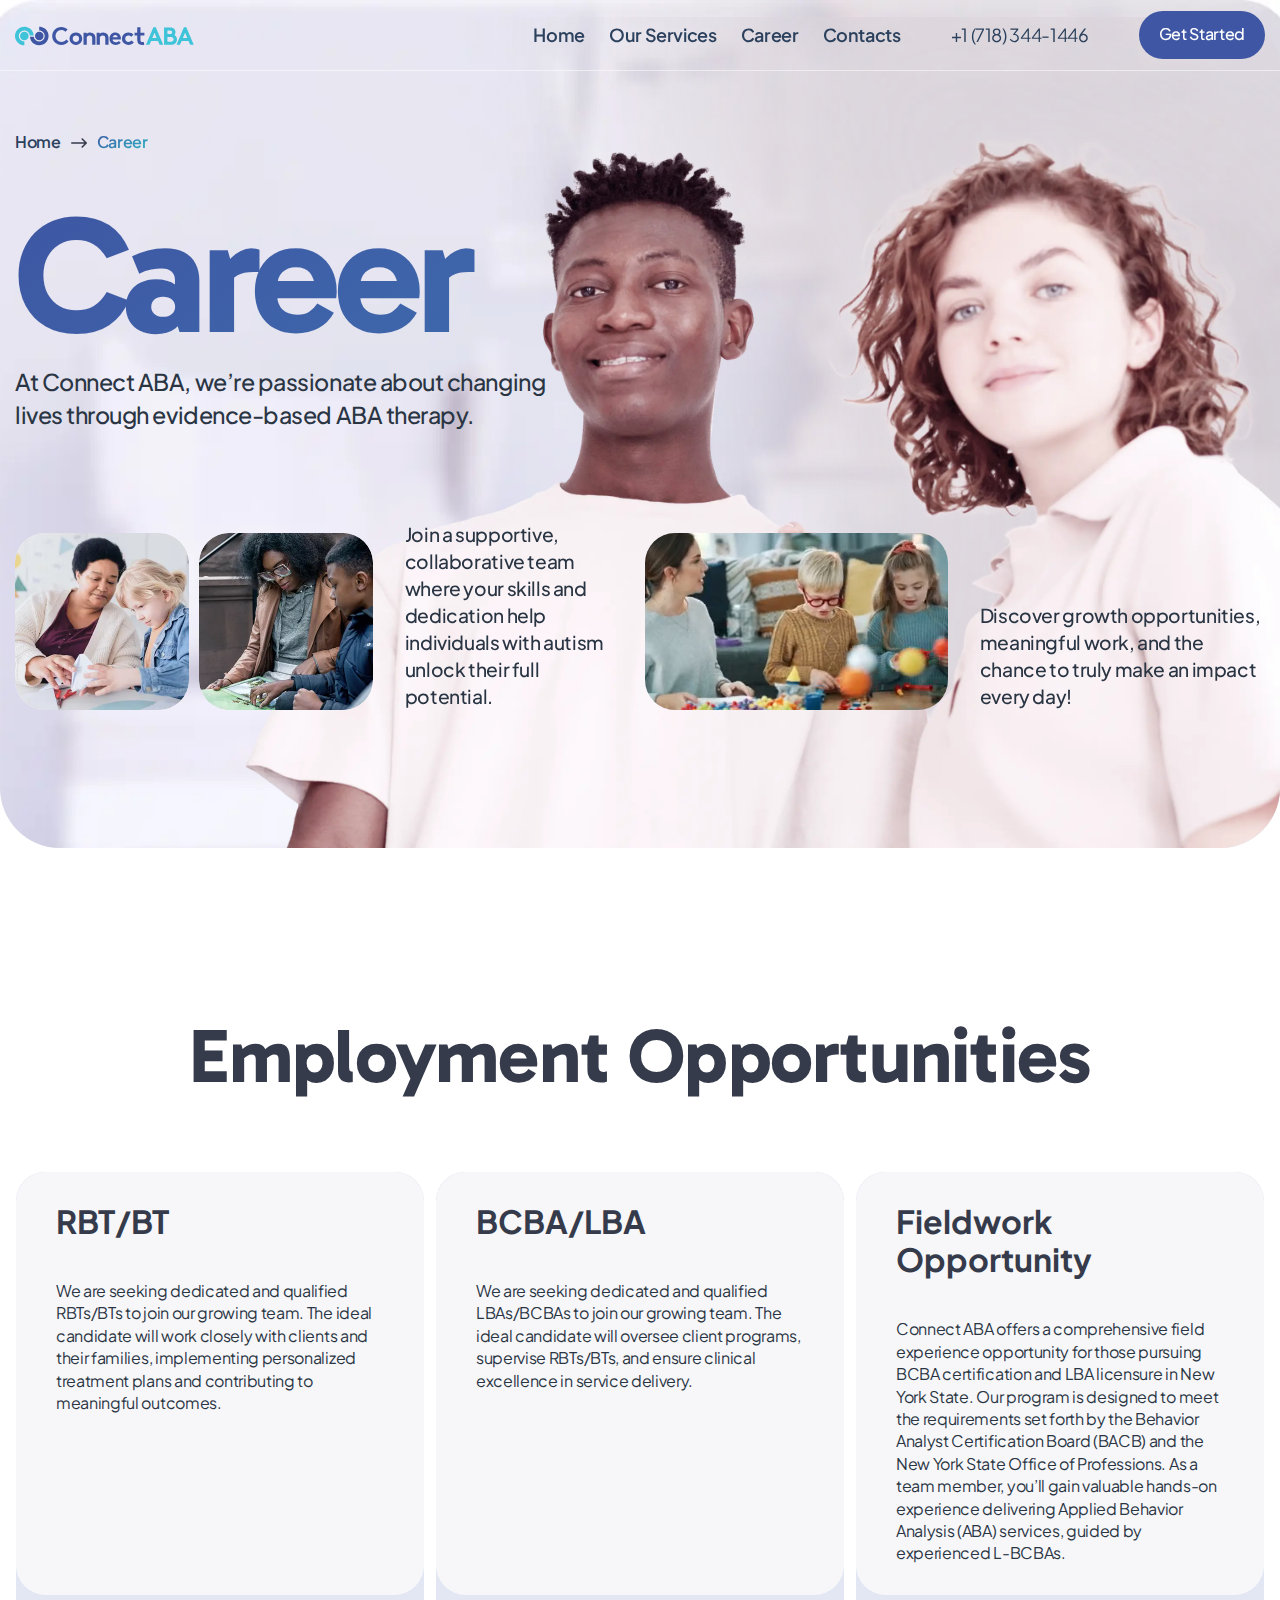
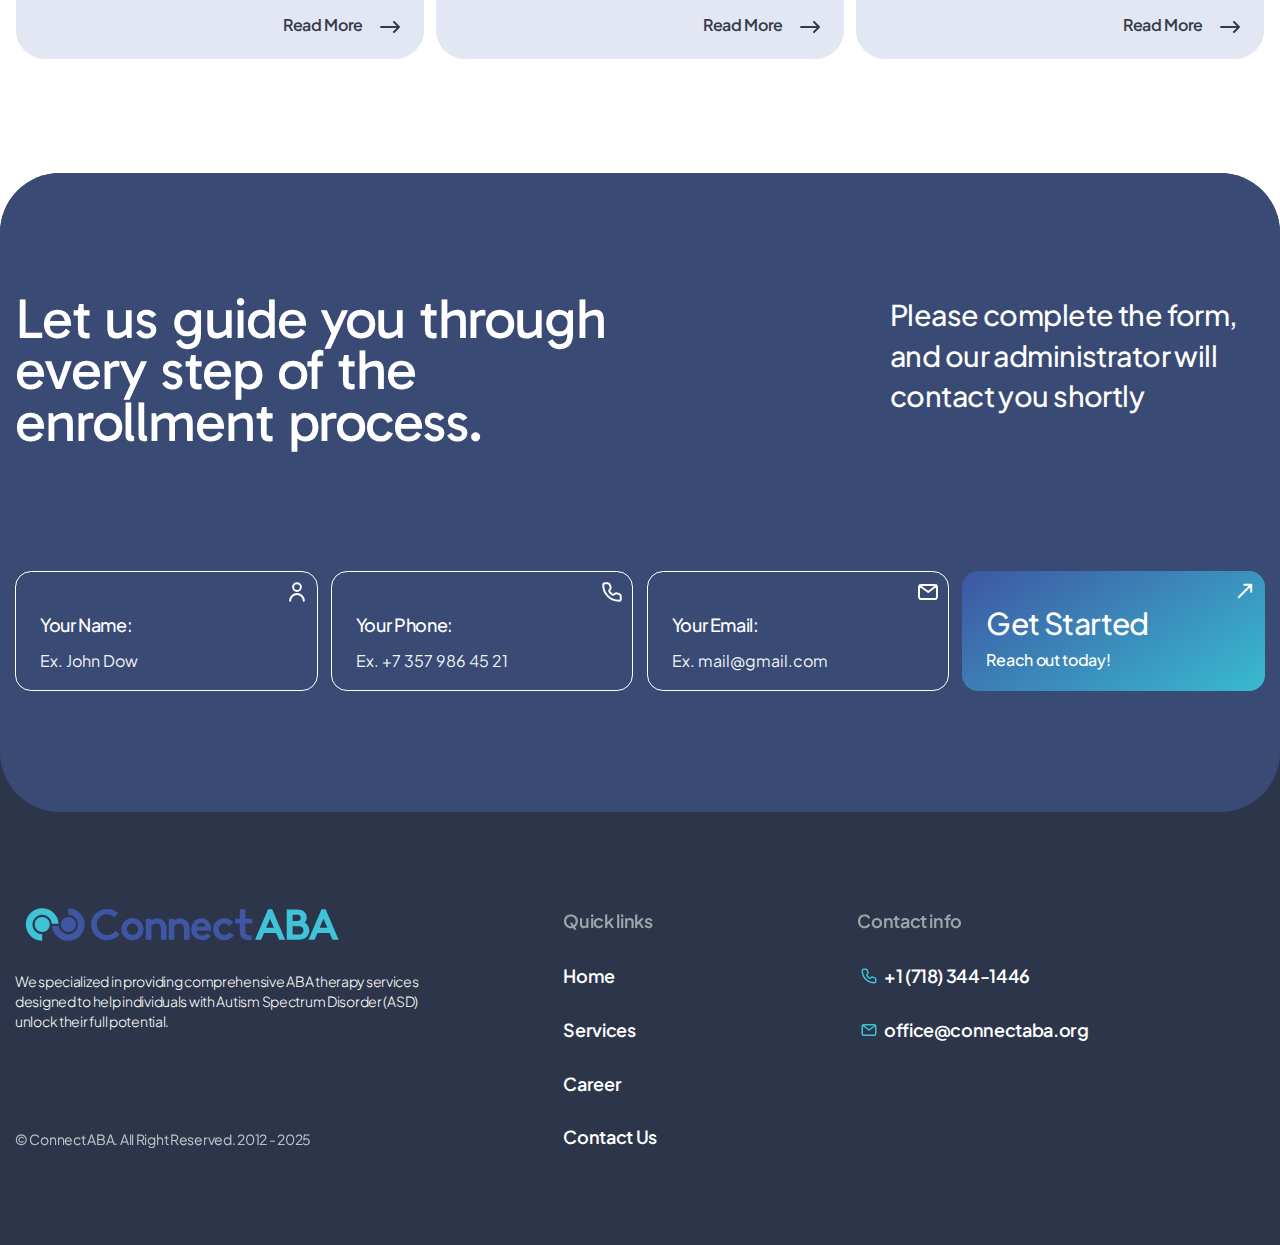
==== commit 8457a887: "Final" ====
--- a/career.html
+++ b/career.html
@@ -6,7 +6,7 @@
 	<meta charset="UTF-8">
 	<meta http-equiv="X-UA-Compatible" content="IE=edge">
 	<meta name="format-detection" content="telephone=no">
-	<link rel="stylesheet" href="css/style.min.css?_v=20250212202016">
+	<link rel="stylesheet" href="css/style.min.css?_v=20250213101349">
 	<link rel="shortcut icon" href="img/favicon.webp" type="image/x-icon">
 	<link rel="icon" href="img/favicon.webp" type="image/x-icon">
 	<meta name="robots" content="noindex, nofollow">
@@ -652,7 +652,7 @@
 			</div>
 		</div>
 	</div>
-	<script src="js/app.min.js?_v=20250212202016"></script>
+	<script src="js/app.min.js?_v=20250213101349"></script>
 </body>
 
 </html>--- a/css/style.min.css
+++ b/css/style.min.css
@@ -1 +1 @@
-@font-face{font-family:Gabarito;font-display:swap;src:url(../fonts/Gabarito-Black.woff2) format("woff2");font-weight:900;font-style:normal}@font-face{font-family:Gabarito;font-display:swap;src:url(../fonts/Gabarito-Bold.woff2) format("woff2");font-weight:700;font-style:normal}@font-face{font-family:Gabarito;font-display:swap;src:url(../fonts/Gabarito-ExtraBold.woff2) format("woff2");font-weight:800;font-style:normal}@font-face{font-family:Gabarito;font-display:swap;src:url(../fonts/Gabarito-Medium.woff2) format("woff2");font-weight:500;font-style:normal}@font-face{font-family:Gabarito;font-display:swap;src:url(../fonts/Gabarito-Regular.woff2) format("woff2");font-weight:400;font-style:normal}@font-face{font-family:Gabarito;font-display:swap;src:url(../fonts/Gabarito-SemiBold.woff2) format("woff2");font-weight:600;font-style:normal}@font-face{font-family:Inter;font-display:swap;src:url(../fonts/Inter-Regular.woff2) format("woff2");font-weight:400;font-style:normal}@font-face{font-family:"Plus Jakarta Sans";font-display:swap;src:url(../fonts/PlusJakartaSans-Bold.woff2) format("woff2");font-weight:700;font-style:normal}@font-face{font-family:"Plus Jakarta Sans";font-display:swap;src:url(../fonts/PlusJakartaSans-ExtraBold.woff2) format("woff2");font-weight:800;font-style:normal}@font-face{font-family:"Plus Jakarta Sans";font-display:swap;src:url(../fonts/PlusJakartaSans-Light.woff2) format("woff2");font-weight:300;font-style:normal}@font-face{font-family:"Plus Jakarta Sans";font-display:swap;src:url(../fonts/PlusJakartaSans-Medium.woff2) format("woff2");font-weight:500;font-style:normal}@font-face{font-family:"Plus Jakarta Sans";font-display:swap;src:url(../fonts/PlusJakartaSans-Regular.woff2) format("woff2");font-weight:400;font-style:normal}@font-face{font-family:"Plus Jakarta Sans";font-display:swap;src:url(../fonts/PlusJakartaSans-SemiBold.woff2) format("woff2");font-weight:600;font-style:normal}*{padding:0;margin:0;border:0}*,*::after,*::before{box-sizing:border-box}*::after,*::before{display:inline-block}body,html{height:100%;min-width:320px}body{color:#2a3544;line-height:1;font-family:"Plus Jakarta Sans";font-size:1rem;-ms-text-size-adjust:100%;-moz-text-size-adjust:100%;-webkit-text-size-adjust:100%;-webkit-font-smoothing:antialiased;-moz-osx-font-smoothing:grayscale}button,input,textarea{font-family:"Plus Jakarta Sans";font-size:inherit;line-height:inherit;color:inherit;background-color:rgba(0,0,0,0)}input,textarea{width:100%}label{display:inline-block}button,option,select{cursor:pointer}a{display:inline-block;color:inherit;text-decoration:none}ul li{list-style:none}img{vertical-align:top}h1,h2,h3,h4,h5,h6{font-weight:inherit;font-size:inherit}.lock body{overflow:hidden;touch-action:none;-ms-scroll-chaining:none;overscroll-behavior:none}.wrapper{min-height:100%;display:flex;flex-direction:column;overflow:hidden}@supports(overflow:clip){.wrapper{overflow:clip}}.wrapper>main{flex:1 1 auto}.wrapper>*{min-width:0}[class*=__container]{max-width:86.375rem;margin:0 auto;padding:0 .9375rem}[class*="--gc"]{display:grid;min-width:0;grid-template-columns:.9375rem 1fr minmax(auto,84.5rem) 1fr .9375rem}[class*="--gc"]>*{min-width:0;grid-column:3/4}.icon-menu{display:none}@media(max-width:64.06125em){.icon-menu{display:block;position:relative;width:1.875rem;height:1.125rem;z-index:5}}@media(max-width:64.06125em)and (any-hover:none){.icon-menu{cursor:default}}@media(max-width:64.06125em){.icon-menu span,.icon-menu::after,.icon-menu::before{content:"";transition:all .3s ease 0s;left:0;position:absolute;width:100%;height:.125rem;background-color:#363b4b;border-radius:1px}.icon-menu::before{top:0;width:68%}.icon-menu::after{bottom:0;width:68%}.icon-menu span{top:calc(50% - .0625rem)}.menu-open .icon-menu span{width:0;background-color:rgba(255,255,255,0)}.menu-open .icon-menu::after,.menu-open .icon-menu::before{background-color:#6379a6}.menu-open .icon-menu::before{top:calc(50% - .0625rem);-webkit-transform:rotate(-45deg);transform:rotate(-45deg)}.menu-open .icon-menu::after{bottom:calc(50% - .0625rem);-webkit-transform:rotate(45deg);transform:rotate(45deg)}}body::after{content:"";background-color:rgba(0,0,0,.5);position:fixed;width:100%;height:100%;top:0;left:0;opacity:0;transition:opacity .8s ease 0s;pointer-events:none;z-index:149}.popup-show body::after{opacity:1}.popup{position:fixed;top:0;left:0;bottom:0;right:0;padding:30px 10px;transition:visibility .8s ease 0s;visibility:hidden;pointer-events:none}.popup_show{z-index:150;visibility:visible;overflow:auto;pointer-events:auto}.popup_show .popup__content{visibility:visible;-webkit-transform:scale(1);transform:scale(1)}.popup__wrapper{display:flex;flex-direction:column;align-items:center;min-height:100%;flex:1 1 auto;width:100%;display:flex;justify-content:center;align-items:center}.popup__content{visibility:hidden;-webkit-transform:scale(0);transform:scale(0);transition:-webkit-transform .3s ease 0s;transition:transform .3s ease 0s;transition:transform .3s ease 0s,-webkit-transform .3s ease 0s;background-color:#eee;padding:20px;width:100%;max-width:900px;border-radius:20px}.lock .popup__content{visibility:visible}.popup__content{background:#394b74;border-radius:24px;max-width:1350px;padding:30px 20px 40px;overflow:hidden}@media(min-width:29.99875em){.popup__content{padding:30px 30px 60px}}@media(min-width:86.375em){.popup__content{padding:50px;border-radius:60px}}.popup__close{display:block;margin:0 0 0 auto;width:30px;height:30px;outline:0}@media(min-width:64.06125em){.popup__close{width:40px;height:40px}}@media(min-width:86.375em){.popup__close{width:50px;height:50px}}.popup__close img{width:100%;height:100%;transition:all .3s ease 0s}@media(any-hover:hover){.popup__close img:hover{-webkit-transform:rotate(-90deg);transform:rotate(-90deg)}}.popup .popup-title{font-family:Gabarito;font-weight:400;font-size:40px;line-height:90%;letter-spacing:-.02em;color:#fff;text-align:center;margin-bottom:20px;padding-top:30px}@media(min-width:29.99875em){.popup .popup-title{font-size:60px;padding-top:0}}@media(min-width:64.06125em){.popup .popup-title{font-size:80px}}.popup .popup-description{font-weight:500;font-size:16px;line-height:140%;letter-spacing:-.02em;color:#fff;text-align:center;margin-bottom:60px}@media(min-width:29.99875em){.popup .popup-description{font-size:25px;margin-bottom:70px}}@media(min-width:64.06125em){.popup .popup-description{font-size:30px;margin-bottom:80px}}.get-started__items{display:flex;flex-wrap:wrap;gap:10px;justify-content:space-between}.get-started__item{border:1px solid #fff;border-radius:16px;padding:24px 4px;height:120px;position:relative}@media(any-hover:hover){.get-started__item:hover{background:rgba(0,0,0,.1)}.get-started__item:active{background:rgba(0,0,0,.1)}}.get-started__item--name{flex:1 1 100%}@media(min-width:64.06125em){.get-started__item--name{flex:0 1 calc(50% - 5px)}}.get-started__item--phone{flex:1 1 100%}@media(min-width:64.06125em){.get-started__item--phone{flex:0 1 calc(50% - 5px)}}.get-started__item--email{flex:1 1 100%}@media(min-width:64.06125em){.get-started__item--email{flex:0 1 calc(70% - 10px)}}.get-started__item--button{background:linear-gradient(147deg,#3e56a3 0,#38bbd0 100%);flex:1 1 100%}@media(any-hover:hover){.get-started__item--button:hover{background:linear-gradient(147deg,#5770c4 0,#3fc3d8 65%,#3fc3d8 100%)}}@media(min-width:64.06125em){.get-started__item--button{flex:0 1 30%}}.get-started__item img{position:absolute;top:0;right:0;width:40px;height:40px}.get-started__item label{padding-top:18px;padding-bottom:1px;padding-left:20px;font-weight:500;font-size:18px;line-height:120%;letter-spacing:-.02em;color:#fff}.get-started .input{height:48px;padding:4px 20px;border-radius:12px;border:initial;color:#fff}.get-started .button{height:100%;width:100%;text-align:left}.get-started .button-text-1{font-weight:500;font-size:30px;line-height:120%;letter-spacing:-.02em;color:#fff;padding-top:10px;padding-bottom:9px;padding-left:20px}.get-started .button-text-2{font-weight:500;font-size:16px;line-height:120%;letter-spacing:-.02em;padding-left:20px;color:#fff}#video .popup__content,#video-2 .popup__content{padding-bottom:35.7%}.popup-opportunities .popup__close{position:relative;z-index:10}.popup-opportunities .popup__content{position:relative;z-index:2}.popup-opportunities .popup__text{position:relative;z-index:3}@media(min-width:64.06125em){.popup-opportunities .popup__text{padding:0 120px 50px}}@media(min-width:86.375em){.popup-opportunities .popup__text{padding:0 100px 50px}}.popup-opportunities .popup__text::before{content:"";position:absolute;border-radius:24px 24px 0 0;top:-59px;left:-30px;width:calc(100% + 60px);height:60px;background:#394b74;z-index:2}@media(min-width:86.375em){.popup-opportunities .popup__text::before{border-radius:60px 60px 0 0;left:-50px;width:calc(100% + 100px)}}.popup-opportunities .popup__text::after{content:"";position:absolute;top:0;left:-50px;width:calc(100% + 100px);height:calc(100% + 62px);background:#394b74;z-index:-1}.popup-opportunities .popup-title{text-align:left;font-weight:400;letter-spacing:-.02em;color:#fff;margin:0}@media(min-width:86.375em){.popup-opportunities .popup-title{padding-bottom:5rem}}@media(min-width:20em)and (max-width:86.375em){.popup-opportunities .popup-title{padding-bottom:clamp(1.5625rem ,.5267184557rem + 5.1789077213vw ,5rem)}}@media(max-width:20em){.popup-opportunities .popup-title{padding-bottom:1.5625rem}}.popup-opportunities .popup-description{text-align:left;margin:0}@media(min-width:86.375em){.popup-opportunities .popup-description{padding-bottom:6.25rem}}@media(min-width:20em)and (max-width:86.375em){.popup-opportunities .popup-description{padding-bottom:clamp(3.125rem ,2.1833804143rem + 4.7080979284vw ,6.25rem)}}@media(max-width:20em){.popup-opportunities .popup-description{padding-bottom:3.125rem}}.popup-opportunities .popup-description a{text-decoration:underline}.popup-opportunities .popup-description span{color:#aabeeb}.popup-opportunities .get-started__item{flex:0 1 calc(50% - 5px);overflow:hidden}@media(max-width:47.99875em){.popup-opportunities .get-started__item{flex:1 1 100%!important}}.popup-opportunities .get-started__item--cover-letter{flex:0 1 calc(70% - 10px);height:auto;padding-bottom:6px}.popup-opportunities .get-started__item--button{flex:0 1 30%;height:auto}.popup-opportunities textarea{margin-top:12px;padding:4px 20px 4px;border-radius:12px;border:initial;color:#fff}.popup-opportunities textarea:focus{outline:0}.popup__top-content{background-color:#fff;border-radius:24px 24px 0 0;padding:30px 30px 40px;overflow:hidden;position:relative;z-index:1;margin:-70px -30px -30px}@media(min-width:29.99875em){.popup__top-content{padding:30px 30px 60px}}@media(min-width:64.06125em){.popup__top-content{padding:100px 150px 50px}}@media(min-width:86.375em){.popup__top-content{border-radius:60px 60px 0 0;margin:-100px -50px -50px}}.content-end{height:100px}.top-content{display:flex;flex-direction:column;gap:50px}.top-content__title{font-family:Gabarito;font-weight:500;letter-spacing:-.02em;color:#363b4b;margin-bottom:10px}@media(min-width:86.375em){.top-content__title{font-size:5rem}}@media(min-width:20em)and (max-width:86.375em){.top-content__title{font-size:clamp(2.1875rem ,1.3400423729rem + 4.2372881356vw ,5rem)}}@media(max-width:20em){.top-content__title{font-size:2.1875rem}}.top-content__subtitle{font-weight:700;line-height:120%;color:#363b4b;padding-bottom:24px}@media(min-width:86.375em){.top-content__subtitle{font-size:2rem}}@media(min-width:20em)and (max-width:86.375em){.top-content__subtitle{font-size:clamp(1.375rem ,1.1866760829rem + .9416195857vw ,2rem)}}@media(max-width:20em){.top-content__subtitle{font-size:1.375rem}}.top-content__text{font-weight:400;font-size:16px;line-height:140%;letter-spacing:-.02em;color:#2a3544}.top-content__text ul{padding-left:20px}.top-content__text li{list-style-type:disc}.top-content__text li:not(:last-child){margin-bottom:.5rem}.popup-logo{width:191px;height:20px;margin-bottom:10px}@media(min-width:47.99875em){.popup-logo{width:287px;height:30px}}@media(max-width:64.06125em){.popup-logo{margin-top:20px}}.input-file{width:100%;height:48px;display:flex;justify-content:space-between;align-items:center;gap:15px}.input-file__text{font-size:1rem;color:rgba(255,255,255,.95);padding:4px 20px}.input-file__button{height:34px;width:115px;position:relative;z-index:1;border-radius:8px;padding:0;overflow:hidden;display:flex;justify-content:center;align-items:center;cursor:pointer}.input-file__button input{width:100%!important;height:100%!important;cursor:pointer;opacity:0}.input-file__button-text{position:absolute;top:0;left:0;height:100%;width:100%;padding:0 10px 3px 15px;display:flex;align-items:center;font-weight:400;font-size:14px;line-height:80%;letter-spacing:-.02em;color:#fff;padding-top:10px;padding-bottom:9px;padding-left:20px;pointer-events:none;cursor:pointer;background:linear-gradient(147deg,#3e56a3 0,#38bbd0 100%)}@media(any-hover:hover){.input-file__button-text:hover{background:linear-gradient(147deg,#5770c4 0,#3fc3d8 65%,#3fc3d8 100%)}}.spollers{display:grid;gap:15px}.spollers__item{font-size:1.25rem}.spollers__title{width:100%;cursor:default;text-align:left;position:relative;list-style:none}.spollers__title::-webkit-details-marker,.spollers__title::marker{display:none}._spoller-init .spollers__title{cursor:pointer}._spoller-init .spollers__title::after{content:"";position:absolute;right:0;top:calc(50% - 20px);width:40px;height:40px;background:url(../img/icon-faq-arrow-down.svg) 0 0 no-repeat;transition:opacity .5s ease 0s}._spoller-init .spollers__title._spoller-active{color:#3e61a8}._spoller-init .spollers__title._spoller-active::after{background:url(../img/icon-faq-arrow-up.svg) 0 0 no-repeat}.spollers__body{position:relative;z-index:3;padding-left:60px}@media(min-width:47.99875em){.spollers__body{padding-left:87px}}.ibg{width:100%;height:100%;-o-object-fit:cover;object-fit:cover}.ibg--top{-o-object-position:top;object-position:top}.ibg--bottom{-o-object-position:bottom;object-position:bottom}.ibg--left{-o-object-position:left;object-position:left}.ibg--right{-o-object-position:right;object-position:right}.ibg--contain{-o-object-fit:contain;object-fit:contain}.page{background-color:rgba(0,0,0,0)!important}.hero{position:relative}.bg-hero{position:absolute;top:0;left:0;width:100%;height:100%;-o-object-fit:cover;object-fit:cover}input:focus,select:focus,textarea:focus{outline:0}.gradient{background:linear-gradient(147deg,#3e56a3 0,#29b6c5 100%);background-clip:text;-webkit-background-clip:text;-webkit-text-fill-color:transparent}.gradient-1{background:linear-gradient(147deg,#3e56a3 0,#3e7cb5 100%);background-clip:text;-webkit-background-clip:text;-webkit-text-fill-color:transparent}@supports not ((-webkit-background-clip:text) or (background-clip:text)){.gradient,.gradient-1{color:#3e56a3}}.swiper-pagination-bullets{padding-top:30px;display:flex;justify-content:center;align-items:center;gap:5px}.swiper-pagination-bullet{display:block;flex:0 1 50px;height:4px;border-radius:2px;background-color:#fff}.swiper-pagination-bullet-active{background-color:#3e80b7}.breadcrumps{display:flex;gap:10px;flex-wrap:wrap;align-items:center;padding-bottom:5px}@media(min-width:47.99875em){.breadcrumps{padding-bottom:15px}}@media(min-width:64.06125em){.breadcrumps{padding-bottom:30px}}.breadcrumps a,.breadcrumps span{font-weight:600;font-size:16px;line-height:150%;letter-spacing:-.02em;color:#2c415d}.breadcrumps img{width:16px;height:16px;-webkit-transform:translate(0,1px);transform:translate(0,1px)}.video-button{position:relative}.video-button .button-play{position:absolute;top:5px;right:5px;width:44px!important;height:44px!important;opacity:.7;transition:opacity .3s ease 0s;z-index:2}@media(max-width:47.99875em){.video-button .button-play{width:24px;height:24px}}@media(any-hover:hover){.video-button:hover .button-play{opacity:1!important}}.header{position:fixed;left:0;top:0;width:100%;min-height:3.125rem;border-bottom:1px solid rgba(255,255,255,.5);z-index:100}@media(min-width:64.06125em){.header{min-height:4.0625rem}}.header__container{display:flex;align-items:center;justify-content:space-between;gap:3.125rem}@media(min-width:64.06125em){.header__container{padding-top:.625rem;padding-bottom:.625rem}}@media(min-width:29.99875em){.header__logo{width:11.1875rem!important;height:1.1875rem!important}}.header::before{content:"";position:absolute;top:0;left:0;width:100%;height:100%;background-color:rgba(255,255,255,.65);backdrop-filter:blur(20px);z-index:-1;opacity:0;transition:opacity .3s ease 0s}.header._header-scroll::before{opacity:1}.menu-header{min-height:3.125rem;display:flex;align-items:center;gap:1.25rem;border-radius:24px}@media(min-width:64.06125em){.menu-header{gap:3.125rem;border-radius:initial}}.menu-header__body{display:flex;align-items:center;gap:3.125rem;transition:left .3s}@media(max-width:64.06125em){.menu-header__body{position:fixed;top:0;left:-100%;width:100%;height:100vh;padding:5px 15px 50px;background:#394b74;flex-direction:column;color:#fff!important;overflow:auto}}@media(max-width:29.99875em){.menu-header__body{gap:1.25rem}}.menu-header__body::before{content:"";position:fixed;width:100%;height:4.375rem;left:-100%;top:0;transition:left .3s;z-index:2}.menu-open .menu-header__body{left:0}.menu-open .menu-header__body::before{left:0}.menu-header__social-links{display:flex;justify-content:center;align-items:center;gap:1.25rem;order:4;margin-bottom:2.5vh}@media(max-width:23.5em){.menu-header__social-links{margin-bottom:2vh}}@media(min-width:64.06125em){.menu-header__social-links{display:none;order:initial}}.menu-header__phone{font-weight:400;letter-spacing:-.02em;font-size:20px;line-height:150%;text-decoration:underline;color:#fff;order:5}@media(min-width:64.06125em){.menu-header__phone{font-size:18px;line-height:150%;color:#2c415d;text-decoration:none;order:initial}}@media(any-hover:hover){.menu-header__phone:hover{color:#3581b3}}.menu-header__mail{font-weight:400;letter-spacing:-.02em;font-size:20px;line-height:150%;text-decoration:underline;color:#fff;order:7}@media(min-width:64.06125em){.menu-header__mail{display:none!important;order:initial}}.menu-header__button{border-radius:100px;padding:13px 20px 16px;background-color:#3e56a3;font-size:16px;color:#fff;font-weight:500;line-height:120%;letter-spacing:-.02em;transition:all .3s ease 0s}@media(any-hover:hover){.menu-header__button:hover{background-color:#2faec2}.menu-header__button:active{background-color:#128496}}@media(max-width:64.06125em){.menu-header__button{order:3;margin-bottom:8.95vh;font-size:20px;color:#3a4e7a;background:#fff;padding:22px 40px 24px}}@media(max-width:26.25em){.menu-header__button{margin-bottom:8.76vh}}@media(max-width:23.5em){.menu-header__button{margin-bottom:7.45vh}}.nav-menu{display:flex;align-items:center;gap:1.5rem}@media(max-width:64.06125em){.nav-menu{flex-direction:column;gap:5vh;padding-bottom:8.95vh;order:2}}@media(max-width:26.25em){.nav-menu{padding-bottom:8.76vh;gap:4vh}}@media(max-width:23.5em){.nav-menu{padding-bottom:7.45vh}}.logo-header-mobile{margin-top:40px;margin-bottom:8.95vh}@media(max-width:26.25em){.logo-header-mobile{margin-bottom:8.76vh}}@media(max-width:23.5em){.logo-header-mobile{margin-bottom:7.45vh}}@media(min-width:64.06125em){.logo-header-mobile{display:none!important;order:1}}.logo-header-mobile img{width:100%;height:100%}.menu-item{font-weight:600;font-size:18px;line-height:150%;letter-spacing:-.02em;color:#2c415d}@media(any-hover:hover){.menu-item:hover{color:#3581b3}}@media(max-width:64.06125em){.menu-item{font-weight:400;font-size:40px;line-height:90%;color:#fff}}@media(max-width:47.99875em){.menu-item{font-size:35px}}@media(max-width:26.25em){.menu-item{font-size:32px}}@media(max-width:23.5em){.menu-item{font-size:27px}}.footer{margin-top:-61px;background:#2c3549;border-radius:60px 60px 0 0;padding:0;z-index:10}@media(max-width:29.99875em){.footer{margin-top:-25px;border-radius:24px 24px 0 0}}.footer-blue{background:#394b74;border-radius:60px}@media(max-width:29.99875em){.footer-blue{border-radius:24px}}@media(min-width:86.375em){.footer-blue__container{padding-top:8.125rem}}@media(min-width:20em)and (max-width:86.375em){.footer-blue__container{padding-top:clamp(2.5rem ,.8050847458rem + 8.4745762712vw ,8.125rem)}}@media(max-width:20em){.footer-blue__container{padding-top:2.5rem}}@media(min-width:86.375em){.footer-blue__container{padding-bottom:8.125rem}}@media(min-width:20em)and (max-width:86.375em){.footer-blue__container{padding-bottom:clamp(2.5rem ,.8050847458rem + 8.4745762712vw ,8.125rem)}}@media(max-width:20em){.footer-blue__container{padding-bottom:2.5rem}}.footer-blue__texts{display:flex;gap:20%}@media(min-width:86.375em){.footer-blue__texts{padding-bottom:8.125rem}}@media(min-width:20em)and (max-width:86.375em){.footer-blue__texts{padding-bottom:clamp(3.75rem ,2.43173258rem + 6.5913370998vw ,8.125rem)}}@media(max-width:20em){.footer-blue__texts{padding-bottom:3.75rem}}@media(max-width:47.99875em){.footer-blue__texts{flex-direction:column}}.footer-blue__title{font-family:Gabarito;flex:0 0 50%;font-weight:400;line-height:90%;letter-spacing:-.02em;color:#fff}@media(min-width:86.375em){.footer-blue__title{font-size:3.75rem}}@media(min-width:20em)and (max-width:86.375em){.footer-blue__title{font-size:clamp(1.625rem ,.9846986817rem + 3.2015065913vw ,3.75rem)}}@media(max-width:20em){.footer-blue__title{font-size:1.625rem}}@media(max-width:47.99875em){.footer-blue__title{margin-bottom:50px}}@media(max-width:29.99875em){.footer-blue__title{margin-bottom:30px}}.footer-blue__description{font-weight:500;line-height:140%;letter-spacing:-.02em;color:#fff}@media(min-width:86.375em){.footer-blue__description{font-size:1.875rem}}@media(min-width:20em)and (max-width:86.375em){.footer-blue__description{font-size:clamp(1rem ,.736346516rem + 1.31826742vw ,1.875rem)}}@media(max-width:20em){.footer-blue__description{font-size:1rem}}@media(min-width:64.06125em){.footer-blue .get-started__item{flex:0 1 calc(25% - 10px)}}@media(min-width:86.375em){.footer-dark__container{padding-top:6.25rem}}@media(min-width:20em)and (max-width:86.375em){.footer-dark__container{padding-top:clamp(3.125rem ,2.1833804143rem + 4.7080979284vw ,6.25rem)}}@media(max-width:20em){.footer-dark__container{padding-top:3.125rem}}@media(min-width:86.375em){.footer-dark__container{padding-bottom:6.25rem}}@media(min-width:20em)and (max-width:86.375em){.footer-dark__container{padding-bottom:clamp(3.125rem ,2.1833804143rem + 4.7080979284vw ,6.25rem)}}@media(max-width:20em){.footer-dark__container{padding-bottom:3.125rem}}.footer-dark__row-1{display:flex;gap:1vw;justify-content:space-between}@media(max-width:56.25em){.footer-dark__row-1{display:block}}.footer-dark__row-1 .footer-logo{width:335px;height:35px;margin-bottom:30px}.footer-dark__row-1 .footer-logo img{width:100%;height:100%;margin-bottom:0}.footer-dark__row-2{font-weight:400;font-size:14px;line-height:150%;letter-spacing:-.02em;color:#fff;opacity:.7;padding-top:0;width:-webkit-fit-content;width:-moz-fit-content;width:fit-content;margin-top:-20px}@media(max-width:56.25em){.footer-dark__row-2{padding-top:0;margin-top:0}}.footer-dark .col{flex:0 1 33%;font-weight:300;font-size:14px;line-height:140%;letter-spacing:-.02em;color:#fff}@media(max-width:56.25em){.footer-dark .col{margin-bottom:3.125rem}}.footer-dark .col-2{padding-left:10vw}@media(max-width:56.25em){.footer-dark .col-2{padding-left:0}}.footer-dark .col-3{padding-left:8vw;flex:0 1 30%}.footer-dark .footer-title{font-weight:600;font-size:18px;line-height:150%;letter-spacing:-.02em;color:#fff;opacity:.55;padding-bottom:30px}.footer-dark a{font-weight:600;font-size:18px;line-height:130%;letter-spacing:-.02em;color:#fff}@media(any-hover:hover){.footer-dark a:hover{color:#3581b3}}.footer-dark ul li:not(:last-child){margin-bottom:1.875rem}.footer-dark ul li img{margin-bottom:0}.hero{position:relative}.hero__container{padding-top:75px}@media(min-width:86.375em){.hero__container{padding-bottom:9.0625rem}}@media(min-width:20em)and (max-width:86.375em){.hero__container{padding-bottom:clamp(4.6875rem ,3.36923258rem + 6.5913370998vw ,9.0625rem)}}@media(max-width:20em){.hero__container{padding-bottom:4.6875rem}}@media(min-width:64.06125em){.hero__container{padding-top:130px}}.hero__title{font-family:Gabarito;font-weight:700;line-height:109%;letter-spacing:-.032em}@media(min-width:86.375em){.hero__title{font-size:11.1875rem}}@media(min-width:20em)and (max-width:86.375em){.hero__title{font-size:clamp(3.4375rem ,1.1022834275rem + 11.6760828625vw ,11.1875rem)}}@media(max-width:20em){.hero__title{font-size:3.4375rem}}@media(max-width:87.5em){.hero__title{letter-spacing:-.035em}}@media(max-width:81.25em){.hero__title{letter-spacing:-.039em}}@media(max-width:71.5625em){.hero__title{letter-spacing:-.045em}}.hero__subtitle{padding-top:70vw;padding-bottom:3.125rem;font-weight:600;line-height:110%;color:#363b4b;max-width:100%;position:relative;z-index:1}@media(min-width:86.375em){.hero__subtitle{font-size:3.375rem}}@media(min-width:20em)and (max-width:86.375em){.hero__subtitle{font-size:clamp(1.5625rem ,1.0163606403rem + 2.7306967985vw ,3.375rem)}}@media(max-width:20em){.hero__subtitle{font-size:1.5625rem}}@media(min-width:56.25em){.hero__subtitle{padding-top:3.125rem;padding-bottom:3.125rem;max-width:45%}}@media(min-width:100em){.hero__subtitle{padding-top:6vw;padding-bottom:4.375rem}}.hero__description{font-weight:500;line-height:140%;letter-spacing:-.02em;color:#2a3544;max-width:100%;padding-bottom:25px;position:relative;z-index:1}@media(min-width:86.375em){.hero__description{font-size:1.5rem}}@media(min-width:20em)and (max-width:86.375em){.hero__description{font-size:clamp(1rem ,.8493408663rem + .7532956685vw ,1.5rem)}}@media(max-width:20em){.hero__description{font-size:1rem}}@media(min-width:47.99875em){.hero__description{padding-bottom:90px}}@media(min-width:56.25em){.hero__description{max-width:45%}}@media(min-width:93.75em){.hero__description{padding-bottom:130px}}.hero .bg-hero{position:absolute;top:0;left:0;width:100%;height:100%;-o-object-fit:cover;object-fit:cover;z-index:-1}.hero .image-hero{position:absolute;bottom:initial;top:60px;right:0;width:100%;height:auto;-o-object-fit:contain;object-fit:contain;z-index:0}@media(min-width:43.75em){.hero .image-hero{top:0}}@media(min-width:48.75em){.hero .image-hero{top:initial;bottom:0;right:0;width:auto;height:calc(100% - 50px);-o-object-fit:cover;object-fit:cover}}@media(min-width:56.25em){.hero .image-hero{height:calc(100% - 100px)}}@media(min-width:64.06125em){.hero .image-hero{width:100%;height:calc(100% - 17px);-o-object-fit:contain;object-fit:contain}}@media(min-width:109.375em){.hero .image-hero{width:auto;height:calc(100% - 17px);-o-object-fit:contain;object-fit:contain}}.hero .hero-row{display:flex;gap:10px;justify-content:space-between}@media(max-width:64.06125em){.hero .hero-row{flex-wrap:wrap}}.hero .hero-row__col-1{display:flex;justify-content:space-between;border-radius:30px;backdrop-filter:blur(20px);background:rgba(255,255,255,.4);width:423px;height:172px;display:flex;align-items:flex-end;position:relative}@media(max-width:64.06125em){.hero .hero-row__col-1{order:2}}@media(max-width:56.25em){.hero .hero-row__col-1{border-radius:12px}}@media(max-width:44.375em){.hero .hero-row__col-1{width:initial;flex:0 1 60%}}@media(max-width:41.875em){.hero .hero-row__col-1{height:110px}}@media(max-width:38.75em){.hero .hero-row__col-1{flex:0 1 calc(100% - 125px)}}.hero .hero-row__col-1 img{width:261px;height:173px;-webkit-transform:translate(0,-24px);transform:translate(0,-24px)}@media(max-width:56.25em){.hero .hero-row__col-1 img{border-radius:12px}}@media(max-width:44.375em){.hero .hero-row__col-1 img{width:230px;height:155px}}@media(max-width:41.875em){.hero .hero-row__col-1 img{width:175px;height:125px;position:absolute;right:0;top:0;z-index:-1}}@media(max-width:25em){.hero .hero-row__col-1 img{width:146px;height:99px;-webkit-transform:translate(0,-10px);transform:translate(0,-10px)}}.hero .hero-row__col-2{margin-right:auto;border-radius:16px}@media(max-width:64.06125em){.hero .hero-row__col-2{order:1;flex:0 0 100%}}@media(max-width:56.25em){.hero .hero-row__col-2{border-radius:12px}}.hero .hero-row__col-3{width:399px;flex:0 0 399px;height:172px;position:relative;border-radius:30px;overflow:hidden;position:relative;z-index:2}@media(max-width:56.25em){.hero .hero-row__col-3{width:225px;flex:0 0 225px;border-radius:12px}}@media(max-width:64.06125em){.hero .hero-row__col-3{order:3}}@media(max-width:41.875em){.hero .hero-row__col-3{height:110px}}@media(max-width:41.8125em){.hero .hero-row__col-3{width:25%;flex:0 1 38%}}@media(max-width:38.75em){.hero .hero-row__col-3{width:112px;flex:0 0 112px}}@media(any-hover:hover){.hero .hero-row__col-3:hover .button-play{opacity:1!important}}.hero .hero-row__col-3 a{height:100%;width:100%}.hero .hero-row__col-3 .button-play{position:absolute;top:5px;right:5px;opacity:.7;transition:opacity .3s ease 0s;z-index:2;width:44px;height:44px}@media(max-width:47.99875em){.hero .hero-row__col-3 .button-play{width:24px;height:24px}}.hero .hero-row__col-3 .video-cover{position:absolute;width:100%;height:100%;-o-object-fit:cover;object-fit:cover;-o-object-position:center;object-position:center;z-index:1}.hero .col-1-text{padding-bottom:24px}@media(max-width:41.875em){.hero .col-1-text{padding-bottom:10px}}.hero .line-1{padding:10px 0 10px 15px;font-weight:700;font-size:16px;line-height:120%;letter-spacing:-.01em;color:#363b4b}@media(max-width:41.875em){.hero .line-1{width:50px}}.hero .line-2{padding:0 0 0 15px;font-weight:800;line-height:92%;letter-spacing:-.01em}@media(min-width:86.375em){.hero .line-2{font-size:1.875rem}}@media(min-width:20em)and (max-width:86.375em){.hero .line-2{font-size:clamp(1.0625rem ,.8176789077rem + 1.2241054614vw ,1.875rem)}}@media(max-width:20em){.hero .line-2{font-size:1.0625rem}}@media(max-width:29.0625em){.hero .line-2{width:100px}}.hero .get-started__item{padding:16px 4px 24px 16px;width:237px;height:172px;display:flex;justify-content:flex-end;flex-direction:column}@media(max-width:41.875em){.hero .get-started__item{height:130px}}@media(max-width:64.06125em){.hero .get-started__item{flex:0 0 100%;width:100%;margin-bottom:15px}}@media(min-width:64.06125em){.hero .get-started__item{border-radius:30px}}.hero .button{display:flex;flex-direction:column;justify-content:end}.hero .button-text-1{font-weight:500;font-size:24px;line-height:120%;letter-spacing:-.02em;color:#fff;padding-bottom:5px}.hero .button-text-2{font-weight:500;font-size:16px;line-height:120%;letter-spacing:-.02em;color:#fff}.only-text{background:#fff;border-radius:24px;margin-top:-25px;margin-bottom:-25px;position:relative;z-index:7}@media(min-width:64.06125em){.only-text{border-radius:60px;margin-top:-60px;margin-bottom:-60px}}@media(min-width:86.375em){.only-text__container{padding-top:9.375rem}}@media(min-width:20em)and (max-width:86.375em){.only-text__container{padding-top:clamp(3.4375rem ,1.6484227872rem + 8.945386064vw ,9.375rem)}}@media(max-width:20em){.only-text__container{padding-top:3.4375rem}}@media(min-width:86.375em){.only-text__container{padding-bottom:9.375rem}}@media(min-width:20em)and (max-width:86.375em){.only-text__container{padding-bottom:clamp(3.4375rem ,1.6484227872rem + 8.945386064vw ,9.375rem)}}@media(max-width:20em){.only-text__container{padding-bottom:3.4375rem}}.only-text__row{display:flex;gap:20px;justify-content:space-between;align-items:flex-start}@media(max-width:64.06125em){.only-text__row{display:block}}.only-text__col-small{flex:0 1 30%;order:1;font-weight:400;font-size:16px;line-height:130%;color:#363b4b}.only-text__col-small img{margin-right:20px;-webkit-transform:translate(0,-10px);transform:translate(0,-10px)}.only-text__col-small ul{padding-top:5px}.only-text__col-small li{display:flex;margin-bottom:2.5rem}.only-text__col-big{font-family:Gabarito;flex:0 1 59%;font-weight:400;line-height:100%;letter-spacing:-.03em;color:#363b4b;order:2}@media(min-width:86.375em){.only-text__col-big{font-size:3.125rem}}@media(min-width:20em)and (max-width:86.375em){.only-text__col-big{font-size:clamp(1.875rem ,1.4983521657rem + 1.8832391714vw ,3.125rem)}}@media(max-width:20em){.only-text__col-big{font-size:1.875rem}}@media(max-width:64.06125em){.only-text__col-big{padding-bottom:60px}}.only-text__col-big span{font-family:Gabarito;font-weight:700}.services{position:relative;background-color:#ebecf6;z-index:6}@media(min-width:86.375em){.services__container{padding-top:13.125rem}}@media(min-width:20em)and (max-width:86.375em){.services__container{padding-top:clamp(5rem ,2.5517890772rem + 12.2410546139vw ,13.125rem)}}@media(max-width:20em){.services__container{padding-top:5rem}}@media(min-width:86.375em){.services__container{padding-bottom:13.125rem}}@media(min-width:20em)and (max-width:86.375em){.services__container{padding-bottom:clamp(5rem ,2.5517890772rem + 12.2410546139vw ,13.125rem)}}@media(max-width:20em){.services__container{padding-bottom:5rem}}.services__title{font-weight:700;line-height:100%;letter-spacing:-.01em;color:#363b4b;text-align:center}@media(min-width:86.375em){.services__title{font-size:5rem}}@media(min-width:20em)and (max-width:86.375em){.services__title{font-size:clamp(2.8125rem ,2.15336629rem + 3.2956685499vw ,5rem)}}@media(max-width:20em){.services__title{font-size:2.8125rem}}@media(min-width:86.375em){.services__title{margin-bottom:5rem}}@media(min-width:20em)and (max-width:86.375em){.services__title{margin-bottom:clamp(2.8125rem ,2.15336629rem + 3.2956685499vw ,5rem)}}@media(max-width:20em){.services__title{margin-bottom:2.8125rem}}.services__items{display:flex;flex-wrap:wrap;justify-content:center;align-items:center;gap:5px}@media(min-width:47.99875em){.services__items{gap:10px}}.services__item{flex:1 1 100%;border:1px solid #fff;border-radius:21px;overflow:hidden;padding:70px 20px 30px 24px;height:100%;position:relative;background:rgba(99,88,141,.05);padding:44px 12px 20px 12px}@media(min-width:23.125em){.services__item{flex:0 1 calc(50% - 5px);min-height:250px}}@media(min-width:64.06125em){.services__item{border-radius:30px;flex:0 1 calc(33.3% - 10px)}}@media(min-width:78.125em){.services__item{flex:0 1 calc(25% - 10px)}}.services__subtitle{font-weight:700;font-size:20px;line-height:120%;color:#363b4b;margin-bottom:18px;padding-top:6px}@media(min-width:29.99875em){.services__subtitle{padding-top:0}}@media(min-width:29.99875em){.services__subtitle{margin-bottom:20px}}.services__text{font-weight:400;font-size:13px;line-height:140%;letter-spacing:-.02em;color:#2a3544}@media(min-width:29.99875em){.services__text{font-size:16px}}.services__item--1{order:1}.services__item--2{order:3}.services__item--3{order:4}.services__item--4{order:2}@media(max-width:23.125em){.services__item--4{min-height:320px}}.services__item--5{order:5}@media(max-width:23.125em){.services__item--5{min-height:320px}}.services__item--6{order:6}.services__item--7{order:7}.services__item--8{order:8}@media(min-width:78.125em){.services__item--1,.services__item--2,.services__item--3,.services__item--4,.services__item--5,.services__item--6,.services__item--7,.services__item--8{order:initial}}.services-icon{position:absolute;top:5px;right:5px;width:37px;height:37px}@media(min-width:29.99875em){.services-icon{width:48px;height:48px}}.services-bg{position:absolute;top:0;left:0;width:100%;height:100%;-o-object-position:center;object-position:center;-o-object-fit:cover;object-fit:cover}.why{background:#fff;border-radius:24px;margin-top:-25px;margin-bottom:-25px;position:relative;z-index:7}@media(min-width:64.06125em){.why{border-radius:60px;margin-top:-60px;margin-bottom:-60px}}@media(min-width:86.375em){.why__container{padding-top:9.375rem}}@media(min-width:20em)and (max-width:86.375em){.why__container{padding-top:clamp(3.4375rem ,1.6484227872rem + 8.945386064vw ,9.375rem)}}@media(max-width:20em){.why__container{padding-top:3.4375rem}}@media(min-width:86.375em){.why__container{padding-bottom:9.375rem}}@media(min-width:20em)and (max-width:86.375em){.why__container{padding-bottom:clamp(3.4375rem ,1.6484227872rem + 8.945386064vw ,9.375rem)}}@media(max-width:20em){.why__container{padding-bottom:3.4375rem}}.why__row{display:flex;gap:50px}@media(max-width:64.06125em){.why__row{display:block}}.why__title{font-family:Gabarito;font-weight:700;line-height:100%;letter-spacing:-.03em;flex:0 1 50%}@media(min-width:86.375em){.why__title{font-size:5rem}}@media(min-width:20em)and (max-width:86.375em){.why__title{font-size:clamp(2.8125rem ,2.15336629rem + 3.2956685499vw ,5rem)}}@media(max-width:20em){.why__title{font-size:2.8125rem}}@media(max-width:64.06125em){.why__title{margin-bottom:20px}}.why__description{flex:0 1 50%;font-weight:400;line-height:140%;letter-spacing:-.02em;color:#2a3544;padding-top:20px}@media(min-width:86.375em){.why__description{font-size:1.5rem}}@media(min-width:20em)and (max-width:86.375em){.why__description{font-size:clamp(1.0625rem ,.930673258rem + .65913371vw ,1.5rem)}}@media(max-width:20em){.why__description{font-size:1.0625rem}}.why__description span{font-weight:800}.why__items{display:flex;justify-content:center;align-items:center;gap:10px;height:-webkit-max-content;height:max-content}@media(min-width:86.375em){.why__items{padding-top:8.125rem}}@media(min-width:20em)and (max-width:86.375em){.why__items{padding-top:clamp(3.4375rem ,2.0250706215rem + 7.0621468927vw ,8.125rem)}}@media(max-width:20em){.why__items{padding-top:3.4375rem}}@media(max-width:86.375em){.why__items{flex-wrap:wrap}}.why__item{border-radius:20px;padding:24px;display:flex;flex-direction:column;align-items:stretch;height:100%;flex:1 1 100%;flex-direction:row}@media(min-width:47.99875em){.why__item{border-radius:30px;padding:24px 24px 40px 24px;flex:0 1 calc(50% - 10px);min-height:280px;flex-direction:column}}@media(min-width:64.06125em){.why__item{flex:0 1 calc(33% - 10px);min-height:315px}}@media(min-width:86.375em){.why__item{flex:0 1 19.99%;min-height:400px}}.why__item--1{background:#3e67ab}.why__item--2{background:#3f77b3}.why__item--3{background:#2b81b7}.why__item--4{background:#329ac3}.why__item--5{background:#2faac3}.why .why__number{font-weight:700;line-height:100%;color:#fff;margin-bottom:20px}@media(min-width:86.375em){.why .why__number{font-size:5rem}}@media(min-width:20em)and (max-width:86.375em){.why .why__number{font-size:clamp(2.375rem ,1.584039548rem + 3.9548022599vw ,5rem)}}@media(max-width:20em){.why .why__number{font-size:2.375rem}}@media(max-width:47.99875em){.why .why__number{margin-right:30px}}@media(max-width:29.99875em){.why .why__number{margin-bottom:24px}}.why__subtitle{font-weight:700;font-size:24px;line-height:120%;color:#fff;margin-bottom:20px}@media(max-width:29.99875em){.why__subtitle{margin-bottom:24px}}.why__text{font-weight:500;font-size:16px;line-height:140%;letter-spacing:-.02em;color:#fff;margin-bottom:auto}.started-video{position:relative;padding-top:30%}@media(max-width:47.99875em){.started-video{padding-top:60%}}.started-video__bg-video{position:absolute;top:0;left:0;width:100%;height:100%;-o-object-fit:cover;object-fit:cover;z-index:-1}.started-video .video-bg{position:absolute;top:0;left:0;width:100%;height:100%;-o-object-fit:cover;object-fit:cover;z-index:-1;background:rgba(67,54,47,.6)}.started-video__container{display:flex;gap:100px;justify-content:space-between}@media(min-width:86.375em){.started-video__container{padding-bottom:9.375rem}}@media(min-width:20em)and (max-width:86.375em){.started-video__container{padding-bottom:clamp(6.25rem ,5.3083804143rem + 4.7080979284vw ,9.375rem)}}@media(max-width:20em){.started-video__container{padding-bottom:6.25rem}}@media(max-width:47.99875em){.started-video__container{display:block}}.started-video__title{font-family:Gabarito;font-weight:600;line-height:110%;letter-spacing:-.02em;color:#fff}@media(min-width:86.375em){.started-video__title{font-size:6.25rem}}@media(min-width:20em)and (max-width:86.375em){.started-video__title{font-size:clamp(2.125rem ,.8820621469rem + 6.2146892655vw ,6.25rem)}}@media(max-width:20em){.started-video__title{font-size:2.125rem}}@media(max-width:47.99875em){.started-video__title{margin-bottom:30px}}.started-video__wrapper{max-width:400px}.started-video__description{font-weight:600;line-height:140%;letter-spacing:-.02em;color:#fff}@media(min-width:86.375em){.started-video__description{font-size:1.25rem}}@media(min-width:20em)and (max-width:86.375em){.started-video__description{font-size:clamp(.875rem ,.7620056497rem + .5649717514vw ,1.25rem)}}@media(max-width:20em){.started-video__description{font-size:.875rem}}@media(min-width:86.375em){.started-video__description{margin-bottom:2.5rem}}@media(min-width:20em)and (max-width:86.375em){.started-video__description{margin-bottom:clamp(1.25rem ,.8733521657rem + 1.8832391714vw ,2.5rem)}}@media(max-width:20em){.started-video__description{margin-bottom:1.25rem}}.started-video .get-started__item{padding:16px 4px 12px 12px}@media(min-width:47.99875em){.started-video .get-started__item{padding:24px 4px 24px 24px}}.started-video .button-text-1{text-align:left;font-weight:500;line-height:120%;letter-spacing:-.02em;color:#fff;margin-bottom:15px}@media(min-width:86.375em){.started-video .button-text-1{font-size:1.875rem}}@media(min-width:20em)and (max-width:86.375em){.started-video .button-text-1{font-size:clamp(1rem ,.736346516rem + 1.31826742vw ,1.875rem)}}@media(max-width:20em){.started-video .button-text-1{font-size:1rem}}.started-video .button-text-2{text-align:left;font-weight:500;line-height:120%;letter-spacing:-.02em;color:#fff}@media(min-width:86.375em){.started-video .button-text-2{font-size:1rem}}@media(min-width:20em)and (max-width:86.375em){.started-video .button-text-2{font-size:clamp(.75rem ,.6746704331rem + .3766478343vw ,1rem)}}@media(max-width:20em){.started-video .button-text-2{font-size:.75rem}}.how{position:relative;background:#fff;border-radius:24px;margin-top:-25px;margin-bottom:-25px;z-index:7;padding-bottom:380px}@media(min-width:86.375em){.how{padding-top:11.875rem}}@media(min-width:20em)and (max-width:86.375em){.how{padding-top:clamp(3.4375rem ,.8951271186rem + 12.7118644068vw ,11.875rem)}}@media(max-width:20em){.how{padding-top:3.4375rem}}@media(min-width:47.99875em){.how{padding-bottom:480px}}@media(min-width:64.06125em){.how{min-height:125vh;padding-bottom:0}}@media(min-width:100em){.how{min-height:100vh}}@media(min-width:64.06125em){.how{border-radius:60px;margin-top:-60px;margin-bottom:-60px}}.how__bg{position:absolute;bottom:0;right:28%;height:90%;width:auto;-o-object-fit:contain;object-fit:contain;z-index:-1}@media(min-width:100em){.how__bg{right:30%}}@media(max-width:64.06125em){.how__bg{right:calc(50% - 231px);height:450px;width:auto}}@media(max-width:47.99875em){.how__bg{right:calc(50% - 183px);height:355px;max-width:100%}}.how__row{display:block}@media(min-width:64.06125em){.how__row{display:flex}}.how__col{width:100%}@media(min-width:64.06125em){.how__col{flex:0 1 50%}}.how__title{font-family:Gabarito;font-weight:700;line-height:100%;letter-spacing:-.03em;margin-bottom:50px}@media(min-width:86.375em){.how__title{font-size:5rem}}@media(min-width:20em)and (max-width:86.375em){.how__title{font-size:clamp(2.8125rem ,2.15336629rem + 3.2956685499vw ,5rem)}}@media(max-width:20em){.how__title{font-size:2.8125rem}}@media(min-width:64.06125em){.how__title{margin-bottom:30px;width:370px;max-width:80%}}.how__description{font-weight:400;font-size:18px;line-height:140%;letter-spacing:-.02em;color:#2a3544;margin-bottom:60px}@media(min-width:64.06125em){.how__description{width:375px;max-width:80%}}.spollers{position:relative;margin-bottom:20px}@media(min-width:47.99875em){.spollers{margin-bottom:50px}}@media(min-width:64.06125em){.spollers{border:1px solid #eaebf1;border-radius:40px;padding:30px;margin-bottom:100px}}.spollers::before{content:"";position:absolute;top:0;left:0;height:100%;width:100%;border-radius:40px;backdrop-filter:blur(30px);background:rgba(255,255,255,.8)}.spollers__item{z-index:1}.spollers__item:not(:last-child){padding-bottom:16px;border-bottom:1px solid #eaebf1}.spollers__title{font-weight:600;font-size:22px;line-height:120%;color:#333f56;display:flex;align-items:center;padding-right:47px}@media(min-width:29.99875em){.spollers__title{font-size:24px}}@media(min-width:47.99875em){.spollers__title{font-size:28px}}.spollers__title img{margin-right:1.25rem;width:40px;height:40px}@media(min-width:29.99875em){.spollers__title img{margin-right:25px}}@media(min-width:47.99875em){.spollers__title img{width:60px;height:60px}}.spollers__subtitle{font-weight:700;font-size:16px;line-height:150%;color:#333f56;padding-top:16px;padding-bottom:8px}@media(min-width:29.99875em){.spollers__subtitle{font-size:18px}}.spollers__text{font-weight:400;font-size:14px;line-height:150%;color:#333f56}@media(min-width:29.99875em){.spollers__text{font-size:16px}}.testimonials{background-color:#e6e3f2}@media(min-width:86.375em){.testimonials{padding-top:11.25rem}}@media(min-width:20em)and (max-width:86.375em){.testimonials{padding-top:clamp(5.3125rem ,3.5234227872rem + 8.945386064vw ,11.25rem)}}@media(max-width:20em){.testimonials{padding-top:5.3125rem}}@media(min-width:86.375em){.testimonials{padding-bottom:11.25rem}}@media(min-width:20em)and (max-width:86.375em){.testimonials{padding-bottom:clamp(5.3125rem ,3.5234227872rem + 8.945386064vw ,11.25rem)}}@media(max-width:20em){.testimonials{padding-bottom:5.3125rem}}.testimonials__title{font-family:Gabarito;font-weight:700;text-align:center;line-height:100%;letter-spacing:-.01em;color:#363b4b}@media(min-width:86.375em){.testimonials__title{font-size:5rem}}@media(min-width:20em)and (max-width:86.375em){.testimonials__title{font-size:clamp(2.8125rem ,2.15336629rem + 3.2956685499vw ,5rem)}}@media(max-width:20em){.testimonials__title{font-size:2.8125rem}}@media(min-width:86.375em){.testimonials__title{margin-bottom:5rem}}@media(min-width:20em)and (max-width:86.375em){.testimonials__title{margin-bottom:clamp(2.8125rem ,2.15336629rem + 3.2956685499vw ,5rem)}}@media(max-width:20em){.testimonials__title{margin-bottom:2.8125rem}}.review{background:#fff;border-radius:30px;position:relative;padding:56px 30px 30px;display:flex;flex-direction:column;justify-content:space-between}.review__text{font-weight:400;font-size:16px;line-height:140%;letter-spacing:-.02em;color:#2a3544;padding-bottom:30px}.review__footer{border-top:2px dotted #e6e3f2;padding:30px 0 0;display:flex;gap:16px}.review__footer img{width:50px;height:50px}.review__name{font-weight:800;font-size:18px;line-height:115%;letter-spacing:-.01em;color:#363b4b;margin-bottom:6px}@media(min-width:29.99875em){.review__name{font-size:20px}}.review__info{font-weight:300;font-size:14px;line-height:115%;letter-spacing:-.01em;color:#363b4b}@media(min-width:em()){.review__info{font-size:16px}}.review-decor{position:absolute;left:30px;top:-9px;width:33px;height:43px}@media(min-width:86.375em){.swiper-pagination{display:none}}.hero.services-page{border-radius:0 0 24px 24px;z-index:2;padding-bottom:0;overflow:hidden}@media(min-width:64.06125em){.hero.services-page{border-radius:0 0 60px 60px}}.hero.services-page .image-hero{-o-object-fit:cover;object-fit:cover}@media((min-width:47.99875em) and (max-width:64.06125em)){.hero.services-page .image-hero{width:80%;top:20vw}}@media(max-width:47.99875em){.hero.services-page .image-hero{top:-5vw!important;width:100%}}@media(max-width:29.99875em){.hero.services-page .image-hero{top:5vw!important}}.hero__description--services{margin-top:55vh;max-width:100%;font-weight:500;font-size:16px;line-height:140%;letter-spacing:-.02em;color:#2a3544}@media(min-width:48.125em){.hero__description--services{font-size:18px;margin-top:10vh;max-width:375px}}.hero-row-bottom{display:flex;gap:10px}.hero-row-bottom__item-1{border-radius:30px;padding:21px 22px;backdrop-filter:blur(20px);background:rgba(255,255,255,.4);width:100%;max-width:300px;flex:0 1 300px}@media(max-width:47.99875em){.hero-row-bottom__item-1{border-radius:16px;padding:16px}}.hero-row-bottom__item-2{border-radius:30px;padding:21px 22px;backdrop-filter:blur(20px);background:rgba(255,255,255,.4);width:100%;max-width:300px}@media(max-width:47.99875em){.hero-row-bottom__item-2{border-radius:16px;padding:16px}}.hero-row-bottom .items-title{font-weight:800;font-size:18px;line-height:120%;letter-spacing:-.01em;margin-bottom:16px}@media(min-width:47.99875em){.hero-row-bottom .items-title{font-size:20px}}.hero-row-bottom .items-text{font-weight:400;font-size:12px;line-height:120%;letter-spacing:-.01em;color:#363b4b}@media(min-width:29.99875em){.hero-row-bottom .items-text{font-size:14px}}@media(min-width:47.99875em){.hero-row-bottom .items-text{font-size:16px}}.started-video-services{border-radius:24px;margin-top:-25px;margin-bottom:-25px;position:relative;z-index:7;overflow:hidden;padding-top:65%;padding-bottom:60px}@media(min-width:47.99875em){.started-video-services{padding-top:50%}}@media(min-width:64.06125em){.started-video-services{border-radius:0;margin-top:-60px;margin-bottom:-60px;padding-top:35%;z-index:0;padding-bottom:120px}}.started-video-services .started-video__container{padding-bottom:0}.started-video-text{font-family:Gabarito;font-weight:400;line-height:94%;letter-spacing:-.02em;color:#fff;width:100%;flex:1 1 100%}@media(min-width:86.375em){.started-video-text{font-size:5rem}}@media(min-width:20em)and (max-width:86.375em){.started-video-text{font-size:clamp(1.75rem ,.7707156309rem + 4.8964218456vw ,5rem)}}@media(max-width:20em){.started-video-text{font-size:1.75rem}}.features{padding-bottom:120px;background:#e3e0f7;position:relative;z-index:3;border-radius:24px 24px 0 0;overflow:hidden}@media(min-width:64.06125em){.features{border-radius:60px 60px 0 0}}.features__container{display:flex;gap:20px}@media(min-width:47.99875em){.features__container{gap:30px}}@media(min-width:64.06125em){.features__container{gap:40px}}@media(min-width:86.375em){.features__row{padding-top:8.125rem}}@media(min-width:20em)and (max-width:86.375em){.features__row{padding-top:clamp(3.4375rem ,2.0250706215rem + 7.0621468927vw ,8.125rem)}}@media(max-width:20em){.features__row{padding-top:3.4375rem}}@media(min-width:86.375em){.features__row{padding-bottom:3.75rem}}@media(min-width:20em)and (max-width:86.375em){.features__row{padding-bottom:clamp(2.1875rem ,1.7166902072rem + 2.3540489642vw ,3.75rem)}}@media(max-width:20em){.features__row{padding-bottom:2.1875rem}}@media(min-width:86.375em){.features__number img{width:5rem}}@media(min-width:20em)and (max-width:86.375em){.features__number img{width:clamp(2.1875rem ,1.3400423729rem + 4.2372881356vw ,5rem)}}@media(max-width:20em){.features__number img{width:2.1875rem}}@media(min-width:86.375em){.features__number img{height:5rem}}@media(min-width:20em)and (max-width:86.375em){.features__number img{height:clamp(2.1875rem ,1.3400423729rem + 4.2372881356vw ,5rem)}}@media(max-width:20em){.features__number img{height:2.1875rem}}@media(min-width:47.99875em){.features__number img{margin-top:-5px}}@media(min-width:64.06125em){.features__number img{margin-top:-8px}}@media(min-width:64.06125em){.features__content{display:flex;gap:30px}}.features__title{font-family:Gabarito;font-weight:500;line-height:100%;letter-spacing:-.01em;color:#3e67ab;margin-bottom:1.875rem}@media(min-width:86.375em){.features__title{font-size:3.75rem}}@media(min-width:20em)and (max-width:86.375em){.features__title{font-size:clamp(2.1875rem ,1.7166902072rem + 2.3540489642vw ,3.75rem)}}@media(max-width:20em){.features__title{font-size:2.1875rem}}@media(min-width:64.06125em){.features__title{flex:0 0 30%}}.features__title span{display:block;padding-top:8px;font-family:Gabarito;font-weight:400;line-height:100%;letter-spacing:-.01em;color:#3e67ab}@media(min-width:86.375em){.features__title span{font-size:2rem}}@media(min-width:20em)and (max-width:86.375em){.features__title span{font-size:clamp(1rem ,.6986817326rem + 1.5065913371vw ,2rem)}}@media(max-width:20em){.features__title span{font-size:1rem}}.features__subtitle{font-weight:600;line-height:150%;letter-spacing:-.03em;color:#363b4b;margin-bottom:24px}@media(min-width:86.375em){.features__subtitle{font-size:1.25rem}}@media(min-width:20em)and (max-width:86.375em){.features__subtitle{font-size:clamp(1rem ,.9246704331rem + .3766478343vw ,1.25rem)}}@media(max-width:20em){.features__subtitle{font-size:1rem}}.features__text{font-weight:400;line-height:150%;letter-spacing:-.03em;color:#363b4b}@media(min-width:86.375em){.features__text{font-size:1.125rem}}@media(min-width:20em)and (max-width:86.375em){.features__text{font-size:clamp(.875rem ,.7996704331rem + .3766478343vw ,1.125rem)}}@media(max-width:20em){.features__text{font-size:.875rem}}.color-1{background:#fff}.color-2{background:#f6f5fd}.color-3{background:#efedfd}.color-4{background:#e3e0f7}.hero.career{border-radius:0 0 24px 24px;overflow:hidden}@media(min-width:64.06125em){.hero.career{border-radius:0 0 60px 60px}}@media(max-width:64.06125em){.hero.career .hero__container{padding-bottom:30px!important}}@media(max-width:64.06125em){.hero.career .hero__description{padding-top:10vh;padding-bottom:30px;max-width:340px}}@media(max-width:47.99875em){.hero.career .hero__description{max-width:100%;padding-top:79vw}}.hero.career .image-hero{width:auto}@media(max-width:64.06125em){.hero.career .image-hero{width:103%!important;height:auto}}.hero.career .career-row{display:flex;gap:10px;position:relative;z-index:2}@media(max-width:47.99875em){.hero.career .career-row{flex-wrap:wrap}}.hero.career .career-row__col{flex:0 1 50%;display:flex;gap:10px;align-items:flex-end}@media(max-width:47.99875em){.hero.career .career-row__col{flex:1 1 100%}}@media(max-width:47.99875em){.hero.career .career-row__col--1{padding-bottom:20px}}.hero.career .career-row__col--1 img{border-radius:12px;width:89px;height:130px;overflow:hidden}@media(min-width:75em){.hero.career .career-row__col--1 img{width:174px;height:177px;border-radius:30px}}.hero.career .career-row__col--2 .video-button{border-radius:12px;width:198px;flex:0 0 198px;height:130px;overflow:hidden}@media(min-width:75em){.hero.career .career-row__col--2 .video-button{border-radius:30px;width:303px;flex:0 0 303px;height:177px}}.hero.career .career-row__text{font-weight:500;line-height:140%;letter-spacing:-.02em;color:#2a3544;display:flex;align-items:flex-end}@media(min-width:86.375em){.hero.career .career-row__text{font-size:1.25rem}}@media(min-width:20em)and (max-width:86.375em){.hero.career .career-row__text{font-size:clamp(.75rem ,.5993408663rem + .7532956685vw ,1.25rem)}}@media(max-width:20em){.hero.career .career-row__text{font-size:.75rem}}.hero.career .career-row__text--1{padding:0 1.7vw}@media(min-width:64.06125em){.hero.career .career-row__text--1{order:1}}.hero.career .career-row__text--2{padding:0 0 0 1.7vw}@media(min-width:64.06125em){.hero.career .career-row__text--2{order:2}}.hero.main-page .button-text-1,.hero.main-page .button-text-2{text-align:left}.opportunities{background-color:#fff}@media(min-width:86.375em){.opportunities{padding-top:11.25rem}}@media(min-width:20em)and (max-width:86.375em){.opportunities{padding-top:clamp(4.6875rem ,2.7100988701rem + 9.8870056497vw ,11.25rem)}}@media(max-width:20em){.opportunities{padding-top:4.6875rem}}@media(min-width:86.375em){.opportunities{padding-bottom:11.25rem}}@media(min-width:20em)and (max-width:86.375em){.opportunities{padding-bottom:clamp(7.5rem ,6.3700564972rem + 5.6497175141vw ,11.25rem)}}@media(max-width:20em){.opportunities{padding-bottom:7.5rem}}.opportunities__title{font-family:Gabarito;font-weight:700;line-height:100%;text-align:center;letter-spacing:-.01em;color:#363b4b}@media(min-width:86.375em){.opportunities__title{font-size:5rem}}@media(min-width:20em)and (max-width:86.375em){.opportunities__title{font-size:clamp(2.75rem ,2.0720338983rem + 3.3898305085vw ,5rem)}}@media(max-width:20em){.opportunities__title{font-size:2.75rem}}@media(min-width:86.375em){.opportunities__title{padding-bottom:5rem}}@media(min-width:20em)and (max-width:86.375em){.opportunities__title{padding-bottom:clamp(2.5rem ,1.7467043315rem + 3.7664783427vw ,5rem)}}@media(max-width:20em){.opportunities__title{padding-bottom:2.5rem}}@media(min-width:64.06125em){.opportunities .items{display:flex;gap:10px}}.opportunities .item{border:1px solid #fff;background:#e3e7f4;border-radius:30px;overflow:hidden;flex:0 1 33.333%;display:flex;flex-direction:column;justify-content:space-between;margin-bottom:10px}@media(min-width:47.99875em){.opportunities .item{margin-bottom:20px}}@media(min-width:64.06125em){.opportunities .item{margin-bottom:0}}.opportunities .item__content{padding:30px 40px;border-radius:30px;background:#f7f7f9;flex:0 1 90%;position:relative;z-index:2}.opportunities .item__title{font-weight:700;font-size:32px;line-height:120%;color:#363b4b;padding-bottom:40px}.opportunities .item__text{font-weight:400;font-size:16px;line-height:140%;letter-spacing:-.02em;color:#2a3544}.opportunities .item__bottom{padding:30px 24px 0;margin-top:-30px;border-radius:0 0 30px 30px;background:#e3e7f4;display:flex;justify-content:flex-end;align-items:center;position:relative;z-index:1;transition:all .3s ease 0s}@media(any-hover:hover){.opportunities .item__bottom:hover{background:#728ad5}}.opportunities .item__link{width:100%;height:64px;font-weight:600;font-size:16px;line-height:120%;letter-spacing:-.02em;color:#363b4b;padding-right:37px;background:url(../img/icon-arrow-right.svg) right center no-repeat;display:flex;justify-content:flex-end;align-items:center;padding-bottom:4px}@media(any-hover:hover){.opportunities .item__link:hover{color:#fff;background:url(../img/icon-arrow-right-white.svg) right center no-repeat}}@media(max-width:64.06125em){.hero.contacts-page .hero__container{padding-bottom:105vw}}@media(max-width:64.06125em){.hero.contacts-page .hero__content{width:100%;max-width:100%}}@media(max-width:64.06125em){.hero.contacts-page .hero__title{width:100%;max-width:100%;margin-bottom:20px}}@media(max-width:64.06125em){.hero.contacts-page .hero__subtitle{width:100%;max-width:100%}}@media(max-width:64.06125em){.hero.contacts-page .hero__description{width:100%;max-width:100%;padding-bottom:60px}}@media(max-width:64.06125em){.hero.contacts-page .bg-hero{top:initial;bottom:0;height:auto}}@media(max-width:29.99875em){.hero.contacts-page .bg-hero{min-height:100%}}.contacts-hero-block:not(:last-child){margin-bottom:2.625rem}.contacts-hero-block__row{display:flex;align-items:center;gap:12px;font-weight:400;font-size:18px;line-height:140%;letter-spacing:-.02em;color:#697b92;margin-bottom:.75rem}@media(min-width:29.99875em){.contacts-hero-block__row{font-size:20px}}@media(min-width:47.99875em){.contacts-hero-block__row{font-size:21px}}@media(min-width:64.06125em){.contacts-hero-block__row{font-size:24px}}.contacts-hero-block__row img{width:24px;height:24px}@media(min-width:64.06125em){.contacts-hero-block__row img{width:30px;height:30px}}.contacts-hero-block__row a{font-weight:600;line-height:100%;letter-spacing:-.01em;color:#363b4b}@media(min-width:86.375em){.contacts-hero-block__row a{font-size:2rem}}@media(min-width:20em)and (max-width:86.375em){.contacts-hero-block__row a{font-size:clamp(1.5625rem ,1.430673258rem + .65913371vw ,2rem)}}@media(max-width:20em){.contacts-hero-block__row a{font-size:1.5625rem}}@media(any-hover:hover){.contacts-hero-block__row a:hover{background:linear-gradient(147deg,#3e56a3 0,#29b6c5 100%);background-clip:text;-webkit-background-clip:text;-webkit-text-fill-color:transparent}}.hero.contacts-page{border-radius:0;overflow:hidden}@media(min-width:64.06125em){.hero.contacts-page{border-radius:0}}.no-border{border:initial!important}.copyright-text{text-align:center;order:7;font-size:14px;line-height:120%;margin-top:48px}@media(min-width:64.06125em){.copyright-text{display:none}}input::-webkit-input-placeholder,textarea::-webkit-input-placeholder{color:rgba(255,255,255,.95)}input:-ms-input-placeholder,textarea:-ms-input-placeholder{color:rgba(255,255,255,.95)}input::-ms-input-placeholder,textarea::-ms-input-placeholder{color:rgba(255,255,255,.95)}input::placeholder,textarea::placeholder{color:rgba(255,255,255,.95)}.input-wrapper{position:relative;overflow:hidden;width:100%;display:flex;justify-content:space-between;align-items:center;color:#fff;padding-left:20px;padding-right:10px;gap:10px;height:40px;overflow:hidden}.custom-button{display:inline-block;padding:0 15px!important;height:35px!important;min-width:135px!important;flex:0 0 135px!important;background-color:#00f;border:none;border-radius:8px;cursor:pointer;font-size:16px;display:flex;justify-content:center;align-items:center;font-weight:400!important;line-height:80%!important;letter-spacing:-.02em!important;color:#fff;cursor:pointer;background:linear-gradient(147deg,#3e56a3 0,#38bbd0 100%);white-space:nowrap}.custom-button:hover{background:linear-gradient(157deg,#314ba3 0,#32a4b6 100%)}#file-name{color:#fff;font-size:14px;flex:0 0 calc(100% - 150px)}.swiper{overflow:hidden}.swiper-initialized{touch-action:pan-y}.swiper-wrapper{width:100%;height:100%;box-sizing:content-box;display:flex;position:relative}.swiper-vertical .swiper-wrapper{flex-direction:column}.swiper-autoheight .swiper-wrapper{align-items:flex-start}.swiper-initialized .swiper-slide{flex-shrink:0}.swiper-android .swiper-slide,.swiper-android .swiper-wrapper{-webkit-transform:translate3d(0,0,0);transform:translate3d(0,0,0)}.swiper-button-lock{display:none!important}+@font-face{font-family:Gabarito;font-display:swap;src:url(../fonts/Gabarito-Black.woff2) format("woff2");font-weight:900;font-style:normal}@font-face{font-family:Gabarito;font-display:swap;src:url(../fonts/Gabarito-Bold.woff2) format("woff2");font-weight:700;font-style:normal}@font-face{font-family:Gabarito;font-display:swap;src:url(../fonts/Gabarito-ExtraBold.woff2) format("woff2");font-weight:800;font-style:normal}@font-face{font-family:Gabarito;font-display:swap;src:url(../fonts/Gabarito-Medium.woff2) format("woff2");font-weight:500;font-style:normal}@font-face{font-family:Gabarito;font-display:swap;src:url(../fonts/Gabarito-Regular.woff2) format("woff2");font-weight:400;font-style:normal}@font-face{font-family:Gabarito;font-display:swap;src:url(../fonts/Gabarito-SemiBold.woff2) format("woff2");font-weight:600;font-style:normal}@font-face{font-family:Inter;font-display:swap;src:url(../fonts/Inter-Regular.woff2) format("woff2");font-weight:400;font-style:normal}@font-face{font-family:"Plus Jakarta Sans";font-display:swap;src:url(../fonts/PlusJakartaSans-Bold.woff2) format("woff2");font-weight:700;font-style:normal}@font-face{font-family:"Plus Jakarta Sans";font-display:swap;src:url(../fonts/PlusJakartaSans-ExtraBold.woff2) format("woff2");font-weight:800;font-style:normal}@font-face{font-family:"Plus Jakarta Sans";font-display:swap;src:url(../fonts/PlusJakartaSans-Light.woff2) format("woff2");font-weight:300;font-style:normal}@font-face{font-family:"Plus Jakarta Sans";font-display:swap;src:url(../fonts/PlusJakartaSans-Medium.woff2) format("woff2");font-weight:500;font-style:normal}@font-face{font-family:"Plus Jakarta Sans";font-display:swap;src:url(../fonts/PlusJakartaSans-Regular.woff2) format("woff2");font-weight:400;font-style:normal}@font-face{font-family:"Plus Jakarta Sans";font-display:swap;src:url(../fonts/PlusJakartaSans-SemiBold.woff2) format("woff2");font-weight:600;font-style:normal}*{padding:0;margin:0;border:0}*,*::after,*::before{box-sizing:border-box}*::after,*::before{display:inline-block}body,html{height:100%;min-width:320px}body{color:#2a3544;line-height:1;font-family:"Plus Jakarta Sans";font-size:1rem;-ms-text-size-adjust:100%;-moz-text-size-adjust:100%;-webkit-text-size-adjust:100%;-webkit-font-smoothing:antialiased;-moz-osx-font-smoothing:grayscale}button,input,textarea{font-family:"Plus Jakarta Sans";font-size:inherit;line-height:inherit;color:inherit;background-color:rgba(0,0,0,0)}input,textarea{width:100%}label{display:inline-block}button,option,select{cursor:pointer}a{display:inline-block;color:inherit;text-decoration:none}ul li{list-style:none}img{vertical-align:top}h1,h2,h3,h4,h5,h6{font-weight:inherit;font-size:inherit}.lock body{overflow:hidden;touch-action:none;-ms-scroll-chaining:none;overscroll-behavior:none}.wrapper{min-height:100%;display:flex;flex-direction:column;overflow:hidden}@supports(overflow:clip){.wrapper{overflow:clip}}.wrapper>main{flex:1 1 auto}.wrapper>*{min-width:0}[class*=__container]{max-width:86.375rem;margin:0 auto;padding:0 .9375rem}[class*="--gc"]{display:grid;min-width:0;grid-template-columns:.9375rem 1fr minmax(auto,84.5rem) 1fr .9375rem}[class*="--gc"]>*{min-width:0;grid-column:3/4}.icon-menu{display:none}@media(max-width:64.06125em){.icon-menu{display:block;position:relative;width:1.875rem;height:1.125rem;z-index:5}}@media(max-width:64.06125em)and (any-hover:none){.icon-menu{cursor:default}}@media(max-width:64.06125em){.icon-menu span,.icon-menu::after,.icon-menu::before{content:"";transition:all .3s ease 0s;left:0;position:absolute;width:100%;height:.125rem;background-color:#363b4b;border-radius:1px}.icon-menu::before{top:0;width:68%}.icon-menu::after{bottom:0;width:68%}.icon-menu span{top:calc(50% - .0625rem)}.menu-open .icon-menu span{width:0;background-color:rgba(255,255,255,0)}.menu-open .icon-menu::after,.menu-open .icon-menu::before{background-color:#6379a6}.menu-open .icon-menu::before{top:calc(50% - .0625rem);-webkit-transform:rotate(-45deg);transform:rotate(-45deg)}.menu-open .icon-menu::after{bottom:calc(50% - .0625rem);-webkit-transform:rotate(45deg);transform:rotate(45deg)}}body::after{content:"";background-color:rgba(0,0,0,.5);position:fixed;width:100%;height:100%;top:0;left:0;opacity:0;transition:opacity .8s ease 0s;pointer-events:none;z-index:149}.popup-show body::after{opacity:1}.popup{position:fixed;top:0;left:0;bottom:0;right:0;padding:30px 10px;transition:visibility .8s ease 0s;visibility:hidden;pointer-events:none}.popup_show{z-index:150;visibility:visible;overflow:auto;pointer-events:auto}.popup_show .popup__content{visibility:visible;-webkit-transform:scale(1);transform:scale(1)}.popup__wrapper{display:flex;flex-direction:column;align-items:center;min-height:100%;flex:1 1 auto;width:100%;display:flex;justify-content:center;align-items:center}.popup__content{visibility:hidden;-webkit-transform:scale(0);transform:scale(0);transition:-webkit-transform .3s ease 0s;transition:transform .3s ease 0s;transition:transform .3s ease 0s,-webkit-transform .3s ease 0s;background-color:#eee;padding:20px;width:100%;max-width:900px;border-radius:20px}.lock .popup__content{visibility:visible}.popup__content{background:#394b74;border-radius:24px;max-width:1350px;padding:30px 20px 40px;overflow:hidden}@media(min-width:29.99875em){.popup__content{padding:30px 30px 60px}}@media(min-width:86.375em){.popup__content{padding:50px;border-radius:60px}}.popup__close{display:block;margin:0 0 0 auto;width:30px;height:30px;outline:0}@media(min-width:64.06125em){.popup__close{width:40px;height:40px}}@media(min-width:86.375em){.popup__close{width:50px;height:50px}}.popup__close img{width:100%;height:100%;transition:all .3s ease 0s}@media(any-hover:hover){.popup__close img:hover{-webkit-transform:rotate(-90deg);transform:rotate(-90deg)}}.popup .popup-title{font-family:Gabarito;font-weight:400;font-size:40px;line-height:90%;letter-spacing:-.02em;color:#fff;text-align:center;margin-bottom:20px;padding-top:30px;position:relative;z-index:2}@media(min-width:29.99875em){.popup .popup-title{font-size:60px;padding-top:0}}@media(min-width:64.06125em){.popup .popup-title{font-size:80px}}.popup .popup-description{font-weight:500;font-size:16px;line-height:140%;letter-spacing:-.02em;color:#fff;text-align:center;margin-bottom:60px}@media(min-width:29.99875em){.popup .popup-description{font-size:25px;margin-bottom:70px}}@media(min-width:64.06125em){.popup .popup-description{font-size:30px;margin-bottom:80px}}.get-started__items{display:flex;flex-wrap:wrap;gap:10px;justify-content:space-between}.get-started__item{border:1px solid #fff;border-radius:16px;padding:24px 4px;height:120px;position:relative}@media(any-hover:hover){.get-started__item:hover{background:rgba(0,0,0,.1)}.get-started__item:active{background:rgba(0,0,0,.1)}}.get-started__item--name{flex:1 1 100%}@media(min-width:64.06125em){.get-started__item--name{flex:0 1 calc(50% - 5px)}}.get-started__item--phone{flex:1 1 100%}@media(min-width:64.06125em){.get-started__item--phone{flex:0 1 calc(50% - 5px)}}.get-started__item--email{flex:1 1 100%}@media(min-width:64.06125em){.get-started__item--email{flex:0 1 calc(70% - 10px)}}.get-started__item--button{background:linear-gradient(147deg,#3e56a3 0,#38bbd0 100%);flex:1 1 100%}@media(any-hover:hover){.get-started__item--button:hover{background:linear-gradient(147deg,#5770c4 0,#3fc3d8 65%,#3fc3d8 100%)}}@media(min-width:64.06125em){.get-started__item--button{flex:0 1 30%}}.get-started__item img{position:absolute;top:0;right:0;width:40px;height:40px}.get-started__item label{padding-top:18px;padding-bottom:1px;padding-left:20px;font-weight:500;font-size:18px;line-height:120%;letter-spacing:-.02em;color:#fff}.get-started .input{height:48px;padding:4px 20px;border-radius:12px;border:initial;color:#fff}.get-started .button{height:100%;width:100%;text-align:left}.get-started .button-text-1{font-weight:500;font-size:30px;line-height:120%;letter-spacing:-.02em;color:#fff;padding-top:10px;padding-bottom:9px;padding-left:20px}.get-started .button-text-2{font-weight:500;font-size:16px;line-height:120%;letter-spacing:-.02em;padding-left:20px;color:#fff}#video .popup__content,#video-2 .popup__content{padding-bottom:35.7%}.popup-opportunities .popup__close{position:relative;z-index:10}.popup-opportunities .popup__content{position:relative;z-index:2}.popup-opportunities .popup__text{position:relative;z-index:3}@media(min-width:64.06125em){.popup-opportunities .popup__text{padding:0 120px 50px}}@media(min-width:86.375em){.popup-opportunities .popup__text{padding:0 100px 50px}}.popup-opportunities .popup__text::before{content:"";position:absolute;border-radius:24px 24px 0 0;top:-59px;left:-30px;width:calc(100% + 60px);height:94px;background:#394b74;z-index:2}@media(min-width:86.375em){.popup-opportunities .popup__text::before{border-radius:60px 60px 0 0;left:-50px;width:calc(100% + 100px)}}.popup-opportunities .popup__text::after{content:"";position:absolute;top:0;left:-50px;width:calc(100% + 100px);height:calc(100% + 62px);background:#394b74;z-index:-1}.popup-opportunities .popup-title{text-align:left;font-weight:400;letter-spacing:-.02em;color:#fff;margin:0;position:relative;z-index:2}@media(min-width:86.375em){.popup-opportunities .popup-title{padding-bottom:5rem}}@media(min-width:20em)and (max-width:86.375em){.popup-opportunities .popup-title{padding-bottom:clamp(1.5625rem ,.5267184557rem + 5.1789077213vw ,5rem)}}@media(max-width:20em){.popup-opportunities .popup-title{padding-bottom:1.5625rem}}.popup-opportunities .popup-description{text-align:left;margin:0;position:relative;z-index:2}@media(min-width:86.375em){.popup-opportunities .popup-description{padding-bottom:6.25rem}}@media(min-width:20em)and (max-width:86.375em){.popup-opportunities .popup-description{padding-bottom:clamp(3.125rem ,2.1833804143rem + 4.7080979284vw ,6.25rem)}}@media(max-width:20em){.popup-opportunities .popup-description{padding-bottom:3.125rem}}.popup-opportunities .popup-description a{text-decoration:underline}.popup-opportunities .popup-description span{color:#aabeeb}.popup-opportunities .get-started__item{flex:0 1 calc(50% - 5px);overflow:hidden}@media(max-width:47.99875em){.popup-opportunities .get-started__item{flex:1 1 100%!important}}.popup-opportunities .get-started__item--cover-letter{flex:0 1 calc(70% - 10px);height:auto;padding-bottom:6px}.popup-opportunities .get-started__item--button{flex:0 1 30%;height:auto}.popup-opportunities textarea{margin-top:12px;padding:4px 20px 4px;border-radius:12px;border:initial;color:#fff}.popup-opportunities textarea:focus{outline:0}.popup__top-content{background-color:#fff;border-radius:24px 24px 0 0;padding:30px 30px 40px;overflow:hidden;position:relative;z-index:1;margin:-70px -30px -30px}@media(min-width:29.99875em){.popup__top-content{padding:30px 30px 60px}}@media(min-width:64.06125em){.popup__top-content{padding:100px 150px 50px}}@media(min-width:86.375em){.popup__top-content{border-radius:60px 60px 0 0;margin:-100px -50px -50px}}.content-end{height:100px}.top-content{display:flex;flex-direction:column;gap:50px}.top-content__title{font-family:Gabarito;font-weight:500;letter-spacing:-.02em;color:#363b4b;margin-bottom:10px}@media(min-width:86.375em){.top-content__title{font-size:5rem}}@media(min-width:20em)and (max-width:86.375em){.top-content__title{font-size:clamp(2.1875rem ,1.3400423729rem + 4.2372881356vw ,5rem)}}@media(max-width:20em){.top-content__title{font-size:2.1875rem}}.top-content__subtitle{font-weight:700;line-height:120%;color:#363b4b;padding-bottom:24px}@media(min-width:86.375em){.top-content__subtitle{font-size:2rem}}@media(min-width:20em)and (max-width:86.375em){.top-content__subtitle{font-size:clamp(1.375rem ,1.1866760829rem + .9416195857vw ,2rem)}}@media(max-width:20em){.top-content__subtitle{font-size:1.375rem}}.top-content__text{font-weight:400;font-size:16px;line-height:140%;letter-spacing:-.02em;color:#2a3544}.top-content__text ul{padding-left:20px}.top-content__text li{list-style-type:disc}.top-content__text li:not(:last-child){margin-bottom:.5rem}.popup-logo{width:191px;height:20px;margin-bottom:10px}@media(min-width:47.99875em){.popup-logo{width:287px;height:30px}}@media(max-width:64.06125em){.popup-logo{margin-top:20px}}.input-file{width:100%;height:48px;display:flex;justify-content:space-between;align-items:center;gap:15px}.input-file__text{font-size:1rem;color:rgba(255,255,255,.95);padding:4px 20px}.input-file__button{height:34px;width:115px;position:relative;z-index:1;border-radius:8px;padding:0;overflow:hidden;display:flex;justify-content:center;align-items:center;cursor:pointer}.input-file__button input{width:100%!important;height:100%!important;cursor:pointer;opacity:0}.input-file__button-text{position:absolute;top:0;left:0;height:100%;width:100%;padding:0 10px 3px 15px;display:flex;align-items:center;font-weight:400;font-size:14px;line-height:80%;letter-spacing:-.02em;color:#fff;padding-top:10px;padding-bottom:9px;padding-left:20px;pointer-events:none;cursor:pointer;background:linear-gradient(147deg,#3e56a3 0,#38bbd0 100%)}@media(any-hover:hover){.input-file__button-text:hover{background:linear-gradient(147deg,#5770c4 0,#3fc3d8 65%,#3fc3d8 100%)}}.spollers{display:grid;gap:15px}.spollers__item{font-size:1.25rem}.spollers__title{width:100%;cursor:default;text-align:left;position:relative;list-style:none}.spollers__title::-webkit-details-marker,.spollers__title::marker{display:none}._spoller-init .spollers__title{cursor:pointer}._spoller-init .spollers__title::after{content:"";position:absolute;right:0;top:calc(50% - 20px);width:40px;height:40px;background:url(../img/icon-faq-arrow-down.svg) 0 0 no-repeat;transition:opacity .5s ease 0s}._spoller-init .spollers__title._spoller-active{color:#3e61a8}._spoller-init .spollers__title._spoller-active::after{background:url(../img/icon-faq-arrow-up.svg) 0 0 no-repeat}.spollers__body{position:relative;z-index:3;padding-left:60px}@media(min-width:47.99875em){.spollers__body{padding-left:87px}}.ibg{width:100%;height:100%;-o-object-fit:cover;object-fit:cover}.ibg--top{-o-object-position:top;object-position:top}.ibg--bottom{-o-object-position:bottom;object-position:bottom}.ibg--left{-o-object-position:left;object-position:left}.ibg--right{-o-object-position:right;object-position:right}.ibg--contain{-o-object-fit:contain;object-fit:contain}.page{background-color:rgba(0,0,0,0)!important}.hero{position:relative}.bg-hero{position:absolute;top:0;left:0;width:100%;height:100%;-o-object-fit:cover;object-fit:cover}input:focus,select:focus,textarea:focus{outline:0}.gradient{background:linear-gradient(147deg,#3e56a3 0,#29b6c5 100%);background-clip:text;-webkit-background-clip:text;-webkit-text-fill-color:transparent}.gradient-1{background:linear-gradient(147deg,#3e56a3 0,#3e7cb5 100%);background-clip:text;-webkit-background-clip:text;-webkit-text-fill-color:transparent}@supports not ((-webkit-background-clip:text) or (background-clip:text)){.gradient,.gradient-1{color:#3e56a3}}.swiper-pagination-bullets{padding-top:30px;display:flex;justify-content:center;align-items:center;gap:5px}.swiper-pagination-bullet{display:block;flex:0 1 50px;height:4px;border-radius:2px;background-color:#fff}.swiper-pagination-bullet-active{background-color:#3e80b7}.breadcrumps{display:flex;gap:10px;flex-wrap:wrap;align-items:center;padding-bottom:5px;position:relative;z-index:2}@media(min-width:47.99875em){.breadcrumps{padding-bottom:15px}}@media(min-width:64.06125em){.breadcrumps{padding-bottom:30px}}.breadcrumps a,.breadcrumps span{font-weight:600;font-size:16px;line-height:150%;letter-spacing:-.02em;color:#2c415d}.breadcrumps img{width:16px;height:16px;-webkit-transform:translate(0,1px);transform:translate(0,1px)}.video-button{position:relative}.video-button .button-play{position:absolute;top:5px;right:5px;width:44px!important;height:44px!important;opacity:.7;transition:opacity .3s ease 0s;z-index:2}@media(max-width:47.99875em){.video-button .button-play{width:24px;height:24px}}@media(any-hover:hover){.video-button:hover .button-play{opacity:1!important}}.header{position:fixed;left:0;top:0;width:100%;min-height:3.125rem;border-bottom:1px solid rgba(255,255,255,.5);z-index:100}@media(min-width:64.06125em){.header{min-height:4.0625rem}}.header__container{display:flex;align-items:center;justify-content:space-between;gap:3.125rem}@media(min-width:64.06125em){.header__container{padding-top:.625rem;padding-bottom:.625rem}}@media(min-width:29.99875em){.header__logo{width:11.1875rem!important;height:1.1875rem!important}}.header::before{content:"";position:absolute;top:0;left:0;width:100%;height:100%;background-color:rgba(255,255,255,.65);backdrop-filter:blur(20px);z-index:-1;opacity:0;transition:opacity .3s ease 0s}.header._header-scroll::before{opacity:1}.menu-header{min-height:3.125rem;display:flex;align-items:center;gap:1.25rem;border-radius:24px}@media(min-width:64.06125em){.menu-header{gap:3.125rem;border-radius:initial}}.menu-header__body{display:flex;align-items:center;gap:3.125rem;transition:left .3s}@media(max-width:64.06125em){.menu-header__body{position:fixed;top:0;left:-100%;width:100%;height:100vh;padding:5px 15px 50px;background:#394b74;flex-direction:column;color:#fff!important;overflow:auto}}@media(max-width:29.99875em){.menu-header__body{gap:1.25rem}}.menu-header__body::before{content:"";position:fixed;width:100%;height:4.375rem;left:-100%;top:0;transition:left .3s;z-index:2}.menu-open .menu-header__body{left:0}.menu-open .menu-header__body::before{left:0}.menu-header__social-links{display:flex;justify-content:center;align-items:center;gap:1.25rem;order:4;margin-bottom:2.5vh}@media(max-width:23.5em){.menu-header__social-links{margin-bottom:2vh}}@media(min-width:64.06125em){.menu-header__social-links{display:none;order:initial}}.menu-header__phone{font-weight:400;letter-spacing:-.02em;font-size:20px;line-height:150%;text-decoration:underline;color:#fff;order:5}@media(min-width:64.06125em){.menu-header__phone{font-size:18px;line-height:150%;color:#2c415d;text-decoration:none;order:initial}}@media(any-hover:hover){.menu-header__phone:hover{color:#3581b3}}.menu-header__mail{font-weight:400;letter-spacing:-.02em;font-size:20px;line-height:150%;text-decoration:underline;color:#fff;order:7}@media(min-width:64.06125em){.menu-header__mail{display:none!important;order:initial}}.menu-header__button{border-radius:100px;padding:13px 20px 16px;background-color:#3e56a3;font-size:16px;color:#fff;font-weight:500;line-height:120%;letter-spacing:-.02em;transition:all .3s ease 0s}@media(any-hover:hover){.menu-header__button:hover{background-color:#2faec2}.menu-header__button:active{background-color:#128496}}@media(max-width:64.06125em){.menu-header__button{order:3;margin-bottom:8.95vh;font-size:20px;color:#3a4e7a;background:#fff;padding:22px 40px 24px}}@media(max-width:26.25em){.menu-header__button{margin-bottom:8.76vh}}@media(max-width:23.5em){.menu-header__button{margin-bottom:7.45vh}}.nav-menu{display:flex;align-items:center;gap:1.5rem}@media(max-width:64.06125em){.nav-menu{flex-direction:column;gap:5vh;padding-bottom:8.95vh;order:2}}@media(max-width:26.25em){.nav-menu{padding-bottom:8.76vh;gap:4vh}}@media(max-width:23.5em){.nav-menu{padding-bottom:7.45vh}}.logo-header-mobile{margin-top:40px;margin-bottom:8.95vh}@media(max-width:26.25em){.logo-header-mobile{margin-bottom:8.76vh}}@media(max-width:23.5em){.logo-header-mobile{margin-bottom:7.45vh}}@media(min-width:64.06125em){.logo-header-mobile{display:none!important;order:1}}.logo-header-mobile img{width:100%;height:100%}.menu-item{font-weight:600;font-size:18px;line-height:150%;letter-spacing:-.02em;color:#2c415d}@media(any-hover:hover){.menu-item:hover{color:#3581b3}}@media(max-width:64.06125em){.menu-item{font-weight:400;font-size:40px;line-height:90%;color:#fff}}@media(max-width:47.99875em){.menu-item{font-size:35px}}@media(max-width:26.25em){.menu-item{font-size:32px}}@media(max-width:23.5em){.menu-item{font-size:27px}}.footer{margin-top:-61px;background:#2c3549;border-radius:60px 60px 0 0;padding:0;z-index:10}@media(max-width:29.99875em){.footer{margin-top:-25px;border-radius:24px 24px 0 0}}.footer-blue{background:#394b74;border-radius:60px}@media(max-width:29.99875em){.footer-blue{border-radius:24px}}@media(min-width:86.375em){.footer-blue__container{padding-top:8.125rem}}@media(min-width:20em)and (max-width:86.375em){.footer-blue__container{padding-top:clamp(2.5rem ,.8050847458rem + 8.4745762712vw ,8.125rem)}}@media(max-width:20em){.footer-blue__container{padding-top:2.5rem}}@media(min-width:86.375em){.footer-blue__container{padding-bottom:8.125rem}}@media(min-width:20em)and (max-width:86.375em){.footer-blue__container{padding-bottom:clamp(2.5rem ,.8050847458rem + 8.4745762712vw ,8.125rem)}}@media(max-width:20em){.footer-blue__container{padding-bottom:2.5rem}}.footer-blue__texts{display:flex;gap:20%}@media(min-width:86.375em){.footer-blue__texts{padding-bottom:8.125rem}}@media(min-width:20em)and (max-width:86.375em){.footer-blue__texts{padding-bottom:clamp(3.75rem ,2.43173258rem + 6.5913370998vw ,8.125rem)}}@media(max-width:20em){.footer-blue__texts{padding-bottom:3.75rem}}@media(max-width:47.99875em){.footer-blue__texts{flex-direction:column}}.footer-blue__title{font-family:Gabarito;flex:0 0 50%;font-weight:400;line-height:90%;letter-spacing:-.02em;color:#fff}@media(min-width:86.375em){.footer-blue__title{font-size:3.75rem}}@media(min-width:20em)and (max-width:86.375em){.footer-blue__title{font-size:clamp(1.625rem ,.9846986817rem + 3.2015065913vw ,3.75rem)}}@media(max-width:20em){.footer-blue__title{font-size:1.625rem}}@media(max-width:47.99875em){.footer-blue__title{margin-bottom:50px}}@media(max-width:29.99875em){.footer-blue__title{margin-bottom:30px}}.footer-blue__description{font-weight:500;line-height:140%;letter-spacing:-.02em;color:#fff}@media(min-width:86.375em){.footer-blue__description{font-size:1.875rem}}@media(min-width:20em)and (max-width:86.375em){.footer-blue__description{font-size:clamp(1rem ,.736346516rem + 1.31826742vw ,1.875rem)}}@media(max-width:20em){.footer-blue__description{font-size:1rem}}@media(min-width:64.06125em){.footer-blue .get-started__item{flex:0 1 calc(25% - 10px)}}@media(min-width:86.375em){.footer-dark__container{padding-top:6.25rem}}@media(min-width:20em)and (max-width:86.375em){.footer-dark__container{padding-top:clamp(3.125rem ,2.1833804143rem + 4.7080979284vw ,6.25rem)}}@media(max-width:20em){.footer-dark__container{padding-top:3.125rem}}@media(min-width:86.375em){.footer-dark__container{padding-bottom:6.25rem}}@media(min-width:20em)and (max-width:86.375em){.footer-dark__container{padding-bottom:clamp(3.125rem ,2.1833804143rem + 4.7080979284vw ,6.25rem)}}@media(max-width:20em){.footer-dark__container{padding-bottom:3.125rem}}.footer-dark__row-1{display:flex;gap:1vw;justify-content:space-between}@media(max-width:56.25em){.footer-dark__row-1{display:block}}.footer-dark__row-1 .footer-logo{width:335px;height:35px;margin-bottom:30px}.footer-dark__row-1 .footer-logo img{width:100%;height:100%;margin-bottom:0}.footer-dark__row-2{font-weight:400;font-size:14px;line-height:150%;letter-spacing:-.02em;color:#fff;opacity:.7;padding-top:0;width:-webkit-fit-content;width:-moz-fit-content;width:fit-content;margin-top:-20px}@media(max-width:56.25em){.footer-dark__row-2{padding-top:0;margin-top:0}}.footer-dark .col{flex:0 1 33%;font-weight:300;font-size:14px;line-height:140%;letter-spacing:-.02em;color:#fff}@media(max-width:56.25em){.footer-dark .col{margin-bottom:3.125rem}}.footer-dark .col-2{padding-left:10vw}@media(max-width:56.25em){.footer-dark .col-2{padding-left:0}}.footer-dark .col-3{padding-left:8vw;flex:0 1 30%}.footer-dark .footer-title{font-weight:600;font-size:18px;line-height:150%;letter-spacing:-.02em;color:#fff;opacity:.55;padding-bottom:30px}.footer-dark a{font-weight:600;font-size:18px;line-height:130%;letter-spacing:-.02em;color:#fff}@media(any-hover:hover){.footer-dark a:hover{color:#3581b3}}.footer-dark ul li:not(:last-child){margin-bottom:1.875rem}.footer-dark ul li img{margin-bottom:0}.hero{position:relative}.hero__container{padding-top:75px}@media(min-width:86.375em){.hero__container{padding-bottom:9.0625rem}}@media(min-width:20em)and (max-width:86.375em){.hero__container{padding-bottom:clamp(4.6875rem ,3.36923258rem + 6.5913370998vw ,9.0625rem)}}@media(max-width:20em){.hero__container{padding-bottom:4.6875rem}}@media(min-width:64.06125em){.hero__container{padding-top:130px}}.hero__title{font-family:Gabarito;font-weight:700;line-height:109%;letter-spacing:-.032em}@media(min-width:86.375em){.hero__title{font-size:11.1875rem}}@media(min-width:20em)and (max-width:86.375em){.hero__title{font-size:clamp(3.4375rem ,1.1022834275rem + 11.6760828625vw ,11.1875rem)}}@media(max-width:20em){.hero__title{font-size:3.4375rem}}@media(max-width:87.5em){.hero__title{letter-spacing:-.035em}}@media(max-width:81.25em){.hero__title{letter-spacing:-.039em}}@media(max-width:71.5625em){.hero__title{letter-spacing:-.045em}}.hero__subtitle{padding-top:70vw;padding-bottom:3.125rem;font-weight:600;line-height:110%;color:#363b4b;max-width:100%;position:relative;z-index:1}@media(min-width:86.375em){.hero__subtitle{font-size:3.375rem}}@media(min-width:20em)and (max-width:86.375em){.hero__subtitle{font-size:clamp(1.5625rem ,1.0163606403rem + 2.7306967985vw ,3.375rem)}}@media(max-width:20em){.hero__subtitle{font-size:1.5625rem}}@media(min-width:56.25em){.hero__subtitle{padding-top:3.125rem;padding-bottom:3.125rem;max-width:45%}}@media(min-width:100em){.hero__subtitle{padding-top:6vw;padding-bottom:4.375rem}}.hero__description{font-weight:500;line-height:140%;letter-spacing:-.02em;color:#2a3544;max-width:100%;padding-bottom:25px;position:relative;z-index:1}@media(min-width:86.375em){.hero__description{font-size:1.5rem}}@media(min-width:20em)and (max-width:86.375em){.hero__description{font-size:clamp(1rem ,.8493408663rem + .7532956685vw ,1.5rem)}}@media(max-width:20em){.hero__description{font-size:1rem}}@media(min-width:47.99875em){.hero__description{padding-bottom:90px}}@media(min-width:56.25em){.hero__description{max-width:45%}}@media(min-width:93.75em){.hero__description{padding-bottom:130px}}.hero .bg-hero{position:absolute;top:0;left:0;width:100%;height:100%;-o-object-fit:cover;object-fit:cover;z-index:-1}.hero .image-hero{position:absolute;bottom:initial;top:60px;right:0;width:100%;height:auto;-o-object-fit:contain;object-fit:contain;z-index:0}@media(min-width:43.75em){.hero .image-hero{top:0}}@media(min-width:48.75em){.hero .image-hero{top:initial;bottom:0;right:0;width:auto;height:calc(100% - 50px);-o-object-fit:cover;object-fit:cover}}@media(min-width:56.25em){.hero .image-hero{height:calc(100% - 100px)}}@media(min-width:64.06125em){.hero .image-hero{width:100%;height:calc(100% - 17px);-o-object-fit:contain;object-fit:contain}}@media(min-width:109.375em){.hero .image-hero{width:auto;height:calc(100% - 17px);-o-object-fit:contain;object-fit:contain}}.hero .hero-row{display:flex;gap:10px;justify-content:space-between}@media(max-width:64.06125em){.hero .hero-row{flex-wrap:wrap}}.hero .hero-row__col-1{display:flex;justify-content:space-between;border-radius:30px;backdrop-filter:blur(20px);background:rgba(255,255,255,.4);width:423px;height:172px;display:flex;align-items:flex-end;position:relative}@media(max-width:64.06125em){.hero .hero-row__col-1{order:2}}@media(max-width:56.25em){.hero .hero-row__col-1{border-radius:12px}}@media(max-width:44.375em){.hero .hero-row__col-1{width:initial;flex:0 1 60%}}@media(max-width:41.875em){.hero .hero-row__col-1{height:110px}}@media(max-width:38.75em){.hero .hero-row__col-1{flex:0 1 calc(100% - 125px)}}.hero .hero-row__col-1 img{width:261px;height:173px;-webkit-transform:translate(0,-24px);transform:translate(0,-24px)}@media(max-width:56.25em){.hero .hero-row__col-1 img{border-radius:12px}}@media(max-width:44.375em){.hero .hero-row__col-1 img{width:230px;height:155px}}@media(max-width:41.875em){.hero .hero-row__col-1 img{width:175px;height:125px;position:absolute;right:0;top:0;z-index:-1}}@media(max-width:25em){.hero .hero-row__col-1 img{width:146px;height:99px;-webkit-transform:translate(0,-10px);transform:translate(0,-10px)}}.hero .hero-row__col-2{margin-right:auto;border-radius:16px}@media(max-width:64.06125em){.hero .hero-row__col-2{order:1;flex:0 0 100%}}@media(max-width:56.25em){.hero .hero-row__col-2{border-radius:12px}}.hero .hero-row__col-3{width:399px;flex:0 0 399px;height:172px;position:relative;border-radius:30px;overflow:hidden;position:relative;z-index:2}@media(max-width:56.25em){.hero .hero-row__col-3{width:225px;flex:0 0 225px;border-radius:12px}}@media(max-width:64.06125em){.hero .hero-row__col-3{order:3}}@media(max-width:41.875em){.hero .hero-row__col-3{height:110px}}@media(max-width:41.8125em){.hero .hero-row__col-3{width:25%;flex:0 1 38%}}@media(max-width:38.75em){.hero .hero-row__col-3{width:112px;flex:0 0 112px}}@media(any-hover:hover){.hero .hero-row__col-3:hover .button-play{opacity:1!important}}.hero .hero-row__col-3 a{height:100%;width:100%}.hero .hero-row__col-3 .button-play{position:absolute;top:5px;right:5px;opacity:.7;transition:opacity .3s ease 0s;z-index:2;width:44px;height:44px}@media(max-width:47.99875em){.hero .hero-row__col-3 .button-play{width:24px;height:24px}}.hero .hero-row__col-3 .video-cover{position:absolute;width:100%;height:100%;-o-object-fit:cover;object-fit:cover;-o-object-position:center;object-position:center;z-index:1}.hero .col-1-text{padding-bottom:24px}@media(max-width:41.875em){.hero .col-1-text{padding-bottom:10px}}.hero .line-1{padding:10px 0 10px 15px;font-weight:700;font-size:16px;line-height:120%;letter-spacing:-.01em;color:#363b4b}@media(max-width:41.875em){.hero .line-1{width:50px}}.hero .line-2{padding:0 0 0 15px;font-weight:800;line-height:92%;letter-spacing:-.01em}@media(min-width:86.375em){.hero .line-2{font-size:1.875rem}}@media(min-width:20em)and (max-width:86.375em){.hero .line-2{font-size:clamp(1.0625rem ,.8176789077rem + 1.2241054614vw ,1.875rem)}}@media(max-width:20em){.hero .line-2{font-size:1.0625rem}}@media(max-width:29.0625em){.hero .line-2{width:100px}}.hero .get-started__item{padding:16px 4px 24px 16px;width:237px;height:172px;display:flex;justify-content:flex-end;flex-direction:column}@media(max-width:41.875em){.hero .get-started__item{height:130px}}@media(max-width:64.06125em){.hero .get-started__item{flex:0 0 100%;width:100%;margin-bottom:15px}}@media(min-width:64.06125em){.hero .get-started__item{border-radius:30px}}.hero .button{display:flex;flex-direction:column;justify-content:end}.hero .button-text-1{font-weight:500;font-size:24px;line-height:120%;letter-spacing:-.02em;color:#fff;padding-bottom:5px}.hero .button-text-2{font-weight:500;font-size:16px;line-height:120%;letter-spacing:-.02em;color:#fff}.only-text{background:#fff;border-radius:24px;margin-top:-25px;margin-bottom:-25px;position:relative;z-index:7}@media(min-width:64.06125em){.only-text{border-radius:60px;margin-top:-60px;margin-bottom:-60px}}@media(min-width:86.375em){.only-text__container{padding-top:9.375rem}}@media(min-width:20em)and (max-width:86.375em){.only-text__container{padding-top:clamp(3.4375rem ,1.6484227872rem + 8.945386064vw ,9.375rem)}}@media(max-width:20em){.only-text__container{padding-top:3.4375rem}}@media(min-width:86.375em){.only-text__container{padding-bottom:9.375rem}}@media(min-width:20em)and (max-width:86.375em){.only-text__container{padding-bottom:clamp(3.4375rem ,1.6484227872rem + 8.945386064vw ,9.375rem)}}@media(max-width:20em){.only-text__container{padding-bottom:3.4375rem}}.only-text__row{display:flex;gap:20px;justify-content:space-between;align-items:flex-start}@media(max-width:64.06125em){.only-text__row{display:block}}.only-text__col-small{flex:0 1 30%;order:1;font-weight:400;font-size:16px;line-height:130%;color:#363b4b}.only-text__col-small img{margin-right:20px;-webkit-transform:translate(0,-10px);transform:translate(0,-10px)}.only-text__col-small ul{padding-top:5px}.only-text__col-small li{display:flex;margin-bottom:2.5rem}.only-text__col-big{font-family:Gabarito;flex:0 1 59%;font-weight:400;line-height:100%;letter-spacing:-.03em;color:#363b4b;order:2}@media(min-width:86.375em){.only-text__col-big{font-size:3.125rem}}@media(min-width:20em)and (max-width:86.375em){.only-text__col-big{font-size:clamp(1.875rem ,1.4983521657rem + 1.8832391714vw ,3.125rem)}}@media(max-width:20em){.only-text__col-big{font-size:1.875rem}}@media(max-width:64.06125em){.only-text__col-big{padding-bottom:60px}}.only-text__col-big span{font-family:Gabarito;font-weight:700}.services{position:relative;background-color:#ebecf6;z-index:6}@media(min-width:86.375em){.services__container{padding-top:13.125rem}}@media(min-width:20em)and (max-width:86.375em){.services__container{padding-top:clamp(5rem ,2.5517890772rem + 12.2410546139vw ,13.125rem)}}@media(max-width:20em){.services__container{padding-top:5rem}}@media(min-width:86.375em){.services__container{padding-bottom:13.125rem}}@media(min-width:20em)and (max-width:86.375em){.services__container{padding-bottom:clamp(5rem ,2.5517890772rem + 12.2410546139vw ,13.125rem)}}@media(max-width:20em){.services__container{padding-bottom:5rem}}.services__title{font-weight:700;line-height:100%;letter-spacing:-.01em;color:#363b4b;text-align:center}@media(min-width:86.375em){.services__title{font-size:5rem}}@media(min-width:20em)and (max-width:86.375em){.services__title{font-size:clamp(2.8125rem ,2.15336629rem + 3.2956685499vw ,5rem)}}@media(max-width:20em){.services__title{font-size:2.8125rem}}@media(min-width:86.375em){.services__title{margin-bottom:5rem}}@media(min-width:20em)and (max-width:86.375em){.services__title{margin-bottom:clamp(2.8125rem ,2.15336629rem + 3.2956685499vw ,5rem)}}@media(max-width:20em){.services__title{margin-bottom:2.8125rem}}.services__items{display:flex;flex-wrap:wrap;justify-content:center;align-items:center;gap:5px}@media(min-width:47.99875em){.services__items{gap:10px}}.services__item{flex:1 1 100%;border:1px solid #fff;border-radius:21px;overflow:hidden;padding:70px 20px 30px 24px;height:100%;position:relative;background:rgba(99,88,141,.05);padding:44px 12px 20px 12px}@media(min-width:23.125em){.services__item{flex:0 1 calc(50% - 5px);min-height:250px}}@media(min-width:64.06125em){.services__item{border-radius:30px;flex:0 1 calc(33.3% - 10px)}}@media(min-width:78.125em){.services__item{flex:0 1 calc(25% - 10px)}}.services__subtitle{font-weight:700;font-size:20px;line-height:120%;color:#363b4b;margin-bottom:18px;padding-top:6px}@media(min-width:29.99875em){.services__subtitle{padding-top:0}}@media(min-width:29.99875em){.services__subtitle{margin-bottom:20px}}.services__text{font-weight:400;font-size:13px;line-height:140%;letter-spacing:-.02em;color:#2a3544}@media(min-width:29.99875em){.services__text{font-size:16px}}.services__item--1{order:1}.services__item--2{order:3}.services__item--3{order:4}.services__item--4{order:2}@media(max-width:23.125em){.services__item--4{min-height:320px}}.services__item--5{order:5}@media(max-width:23.125em){.services__item--5{min-height:320px}}.services__item--6{order:6}.services__item--7{order:7}.services__item--8{order:8}@media(min-width:78.125em){.services__item--1,.services__item--2,.services__item--3,.services__item--4,.services__item--5,.services__item--6,.services__item--7,.services__item--8{order:initial}}.services-icon{position:absolute;top:5px;right:5px;width:37px;height:37px}@media(min-width:29.99875em){.services-icon{width:48px;height:48px}}.services-bg{position:absolute;top:0;left:0;width:100%;height:100%;-o-object-position:center;object-position:center;-o-object-fit:cover;object-fit:cover}.why{background:#fff;border-radius:24px;margin-top:-25px;margin-bottom:-25px;position:relative;z-index:7}@media(min-width:64.06125em){.why{border-radius:60px;margin-top:-60px;margin-bottom:-60px}}@media(min-width:86.375em){.why__container{padding-top:9.375rem}}@media(min-width:20em)and (max-width:86.375em){.why__container{padding-top:clamp(3.4375rem ,1.6484227872rem + 8.945386064vw ,9.375rem)}}@media(max-width:20em){.why__container{padding-top:3.4375rem}}@media(min-width:86.375em){.why__container{padding-bottom:9.375rem}}@media(min-width:20em)and (max-width:86.375em){.why__container{padding-bottom:clamp(3.4375rem ,1.6484227872rem + 8.945386064vw ,9.375rem)}}@media(max-width:20em){.why__container{padding-bottom:3.4375rem}}.why__row{display:flex;gap:50px}@media(max-width:64.06125em){.why__row{display:block}}.why__title{font-family:Gabarito;font-weight:700;line-height:100%;letter-spacing:-.03em;flex:0 1 50%}@media(min-width:86.375em){.why__title{font-size:5rem}}@media(min-width:20em)and (max-width:86.375em){.why__title{font-size:clamp(2.8125rem ,2.15336629rem + 3.2956685499vw ,5rem)}}@media(max-width:20em){.why__title{font-size:2.8125rem}}@media(max-width:64.06125em){.why__title{margin-bottom:20px}}.why__description{flex:0 1 50%;font-weight:400;line-height:140%;letter-spacing:-.02em;color:#2a3544;padding-top:20px}@media(min-width:86.375em){.why__description{font-size:1.5rem}}@media(min-width:20em)and (max-width:86.375em){.why__description{font-size:clamp(1.0625rem ,.930673258rem + .65913371vw ,1.5rem)}}@media(max-width:20em){.why__description{font-size:1.0625rem}}.why__description span{font-weight:800}.why__items{display:flex;justify-content:center;align-items:center;gap:10px;height:-webkit-max-content;height:max-content}@media(min-width:86.375em){.why__items{padding-top:8.125rem}}@media(min-width:20em)and (max-width:86.375em){.why__items{padding-top:clamp(3.4375rem ,2.0250706215rem + 7.0621468927vw ,8.125rem)}}@media(max-width:20em){.why__items{padding-top:3.4375rem}}@media(max-width:86.375em){.why__items{flex-wrap:wrap}}.why__item{border-radius:20px;padding:24px;display:flex;flex-direction:column;align-items:stretch;height:100%;flex:1 1 100%;flex-direction:row}@media(min-width:47.99875em){.why__item{border-radius:30px;padding:24px 24px 40px 24px;flex:0 1 calc(50% - 10px);min-height:280px;flex-direction:column}}@media(min-width:64.06125em){.why__item{flex:0 1 calc(33% - 10px);min-height:315px}}@media(min-width:86.375em){.why__item{flex:0 1 19.99%;min-height:400px}}.why__item--1{background:#3e67ab}.why__item--2{background:#3f77b3}.why__item--3{background:#2b81b7}.why__item--4{background:#329ac3}.why__item--5{background:#2faac3}.why .why__number{font-weight:700;line-height:100%;color:#fff;margin-bottom:20px}@media(min-width:86.375em){.why .why__number{font-size:5rem}}@media(min-width:20em)and (max-width:86.375em){.why .why__number{font-size:clamp(2.375rem ,1.584039548rem + 3.9548022599vw ,5rem)}}@media(max-width:20em){.why .why__number{font-size:2.375rem}}@media(max-width:47.99875em){.why .why__number{margin-right:30px}}@media(max-width:29.99875em){.why .why__number{margin-bottom:24px}}.why__subtitle{font-weight:700;font-size:24px;line-height:120%;color:#fff;margin-bottom:20px}@media(max-width:29.99875em){.why__subtitle{margin-bottom:24px}}.why__text{font-weight:500;font-size:16px;line-height:140%;letter-spacing:-.02em;color:#fff;margin-bottom:auto}.started-video{position:relative;padding-top:30%}@media(max-width:47.99875em){.started-video{padding-top:60%}}.started-video__bg-video{position:absolute;top:0;left:0;width:100%;height:100%;-o-object-fit:cover;object-fit:cover;z-index:-1}.started-video .video-bg{position:absolute;top:0;left:0;width:100%;height:100%;-o-object-fit:cover;object-fit:cover;z-index:-1;background:rgba(67,54,47,.6)}.started-video__container{display:flex;gap:100px;justify-content:space-between}@media(min-width:86.375em){.started-video__container{padding-bottom:9.375rem}}@media(min-width:20em)and (max-width:86.375em){.started-video__container{padding-bottom:clamp(6.25rem ,5.3083804143rem + 4.7080979284vw ,9.375rem)}}@media(max-width:20em){.started-video__container{padding-bottom:6.25rem}}@media(max-width:47.99875em){.started-video__container{display:block}}.started-video__title{font-family:Gabarito;font-weight:600;line-height:110%;letter-spacing:-.02em;color:#fff}@media(min-width:86.375em){.started-video__title{font-size:6.25rem}}@media(min-width:20em)and (max-width:86.375em){.started-video__title{font-size:clamp(2.125rem ,.8820621469rem + 6.2146892655vw ,6.25rem)}}@media(max-width:20em){.started-video__title{font-size:2.125rem}}@media(max-width:47.99875em){.started-video__title{margin-bottom:30px}}.started-video__wrapper{max-width:400px}.started-video__description{font-weight:600;line-height:140%;letter-spacing:-.02em;color:#fff}@media(min-width:86.375em){.started-video__description{font-size:1.25rem}}@media(min-width:20em)and (max-width:86.375em){.started-video__description{font-size:clamp(.875rem ,.7620056497rem + .5649717514vw ,1.25rem)}}@media(max-width:20em){.started-video__description{font-size:.875rem}}@media(min-width:86.375em){.started-video__description{margin-bottom:2.5rem}}@media(min-width:20em)and (max-width:86.375em){.started-video__description{margin-bottom:clamp(1.25rem ,.8733521657rem + 1.8832391714vw ,2.5rem)}}@media(max-width:20em){.started-video__description{margin-bottom:1.25rem}}.started-video .get-started__item{padding:16px 4px 12px 12px}@media(min-width:47.99875em){.started-video .get-started__item{padding:24px 4px 24px 24px}}.started-video .button-text-1{text-align:left;font-weight:500;line-height:120%;letter-spacing:-.02em;color:#fff;margin-bottom:15px}@media(min-width:86.375em){.started-video .button-text-1{font-size:1.875rem}}@media(min-width:20em)and (max-width:86.375em){.started-video .button-text-1{font-size:clamp(1rem ,.736346516rem + 1.31826742vw ,1.875rem)}}@media(max-width:20em){.started-video .button-text-1{font-size:1rem}}.started-video .button-text-2{text-align:left;font-weight:500;line-height:120%;letter-spacing:-.02em;color:#fff}@media(min-width:86.375em){.started-video .button-text-2{font-size:1rem}}@media(min-width:20em)and (max-width:86.375em){.started-video .button-text-2{font-size:clamp(.75rem ,.6746704331rem + .3766478343vw ,1rem)}}@media(max-width:20em){.started-video .button-text-2{font-size:.75rem}}.how{position:relative;background:#fff;border-radius:24px;margin-top:-25px;margin-bottom:-25px;z-index:7;padding-bottom:380px;overflow:hidden}@media(min-width:86.375em){.how{padding-top:11.875rem}}@media(min-width:20em)and (max-width:86.375em){.how{padding-top:clamp(3.4375rem ,.8951271186rem + 12.7118644068vw ,11.875rem)}}@media(max-width:20em){.how{padding-top:3.4375rem}}@media(min-width:47.99875em){.how{padding-bottom:480px}}@media(min-width:64.06125em){.how{padding-bottom:0}}@media(min-width:100em){.how{min-height:100vh}}@media(min-width:64.06125em){.how{border-radius:60px;margin-top:-60px;margin-bottom:-60px}}.how__bg{position:absolute;bottom:0;top:initial;right:calc(50% - 150px);height:auto;width:300px;-o-object-fit:contain;object-fit:contain;z-index:-1}@media(min-width:750px){.how__bg{width:500px;height:auto;right:calc(50% - 250px)}}@media(min-width:1024px){.how__bg{left:0;right:initial}}@media(min-width:1200px){.how__bg{left:initial;right:calc(50% - 22vw);bottom:initial;top:240px;height:initial;width:60vw}}@media(min-width:1300px){.how__bg{top:100px}}.how__row{display:block}@media(min-width:64.06125em){.how__row{display:flex}}.how__col{width:100%}@media(min-width:64.06125em){.how__col{flex:0 1 50%}}.how__title{font-family:Gabarito;font-weight:700;line-height:100%;letter-spacing:-.03em;margin-bottom:50px}@media(min-width:86.375em){.how__title{font-size:5rem}}@media(min-width:20em)and (max-width:86.375em){.how__title{font-size:clamp(2.8125rem ,2.15336629rem + 3.2956685499vw ,5rem)}}@media(max-width:20em){.how__title{font-size:2.8125rem}}@media(min-width:64.06125em){.how__title{margin-bottom:30px;width:370px;max-width:80%}}.how__description{font-weight:400;font-size:18px;line-height:140%;letter-spacing:-.02em;color:#2a3544;margin-bottom:60px}@media(min-width:64.06125em){.how__description{width:375px;max-width:80%}}.spollers{position:relative;margin-bottom:20px}@media(min-width:47.99875em){.spollers{margin-bottom:50px}}@media(min-width:64.06125em){.spollers{border:1px solid #eaebf1;border-radius:40px;padding:30px;margin-bottom:100px}}.spollers::before{content:"";position:absolute;top:0;left:0;height:100%;width:100%;border-radius:40px;backdrop-filter:blur(30px);background:rgba(255,255,255,.8)}.spollers__item{z-index:1}.spollers__item:not(:last-child){padding-bottom:16px;border-bottom:1px solid #eaebf1}.spollers__title{font-weight:600;font-size:22px;line-height:120%;color:#333f56;display:flex;align-items:center;padding-right:47px}@media(min-width:29.99875em){.spollers__title{font-size:24px}}@media(min-width:47.99875em){.spollers__title{font-size:28px}}.spollers__title img{margin-right:1.25rem;width:40px;height:40px}@media(min-width:29.99875em){.spollers__title img{margin-right:25px}}@media(min-width:47.99875em){.spollers__title img{width:60px;height:60px}}.spollers__subtitle{font-weight:700;font-size:16px;line-height:150%;color:#333f56;padding-top:16px;padding-bottom:8px}@media(min-width:29.99875em){.spollers__subtitle{font-size:18px}}.spollers__text{font-weight:400;font-size:14px;line-height:150%;color:#333f56}@media(min-width:29.99875em){.spollers__text{font-size:16px}}.testimonials{background-color:#e6e3f2}@media(min-width:86.375em){.testimonials{padding-top:11.25rem}}@media(min-width:20em)and (max-width:86.375em){.testimonials{padding-top:clamp(5.3125rem ,3.5234227872rem + 8.945386064vw ,11.25rem)}}@media(max-width:20em){.testimonials{padding-top:5.3125rem}}@media(min-width:86.375em){.testimonials{padding-bottom:11.25rem}}@media(min-width:20em)and (max-width:86.375em){.testimonials{padding-bottom:clamp(5.3125rem ,3.5234227872rem + 8.945386064vw ,11.25rem)}}@media(max-width:20em){.testimonials{padding-bottom:5.3125rem}}.testimonials__title{font-family:Gabarito;font-weight:700;text-align:center;line-height:100%;letter-spacing:-.01em;color:#363b4b}@media(min-width:86.375em){.testimonials__title{font-size:5rem}}@media(min-width:20em)and (max-width:86.375em){.testimonials__title{font-size:clamp(2.8125rem ,2.15336629rem + 3.2956685499vw ,5rem)}}@media(max-width:20em){.testimonials__title{font-size:2.8125rem}}@media(min-width:86.375em){.testimonials__title{margin-bottom:5rem}}@media(min-width:20em)and (max-width:86.375em){.testimonials__title{margin-bottom:clamp(2.8125rem ,2.15336629rem + 3.2956685499vw ,5rem)}}@media(max-width:20em){.testimonials__title{margin-bottom:2.8125rem}}.review{background:#fff;border-radius:30px;position:relative;padding:56px 30px 30px;display:flex;flex-direction:column;justify-content:space-between}.review__text{font-weight:400;font-size:16px;line-height:140%;letter-spacing:-.02em;color:#2a3544;padding-bottom:30px}.review__footer{border-top:2px dotted #e6e3f2;padding:30px 0 0;display:flex;gap:16px}.review__footer img{width:50px;height:50px}.review__name{font-weight:800;font-size:18px;line-height:115%;letter-spacing:-.01em;color:#363b4b;margin-bottom:6px}@media(min-width:29.99875em){.review__name{font-size:20px}}.review__info{font-weight:300;font-size:14px;line-height:115%;letter-spacing:-.01em;color:#363b4b}@media(min-width:em()){.review__info{font-size:16px}}.review-decor{position:absolute;left:30px;top:-9px;width:33px;height:43px}@media(min-width:86.375em){.swiper-pagination{display:none}}.hero.services-page{border-radius:0 0 24px 24px;z-index:2;padding-bottom:0;overflow:hidden}@media(min-width:64.06125em){.hero.services-page{border-radius:0 0 60px 60px}}.hero.services-page .image-hero{-o-object-fit:cover;object-fit:cover}@media((min-width:47.99875em) and (max-width:64.06125em)){.hero.services-page .image-hero{width:80%;top:20vw}}@media(max-width:47.99875em){.hero.services-page .image-hero{top:-5vw!important;width:100%}}@media(max-width:29.99875em){.hero.services-page .image-hero{top:5vw!important}}.hero__description--services{margin-top:55vh;max-width:100%;font-weight:500;font-size:16px;line-height:140%;letter-spacing:-.02em;color:#2a3544}@media(min-width:48.125em){.hero__description--services{font-size:18px;margin-top:10vh;max-width:375px}}.hero-row-bottom{display:flex;gap:10px}.hero-row-bottom__item-1{border-radius:30px;padding:21px 22px;backdrop-filter:blur(20px);background:rgba(255,255,255,.4);width:100%;max-width:300px;flex:0 1 300px}@media(max-width:47.99875em){.hero-row-bottom__item-1{border-radius:16px;padding:16px}}.hero-row-bottom__item-2{border-radius:30px;padding:21px 22px;backdrop-filter:blur(20px);background:rgba(255,255,255,.4);width:100%;max-width:300px}@media(max-width:47.99875em){.hero-row-bottom__item-2{border-radius:16px;padding:16px}}.hero-row-bottom .items-title{font-weight:800;font-size:18px;line-height:120%;letter-spacing:-.01em;margin-bottom:16px}@media(min-width:47.99875em){.hero-row-bottom .items-title{font-size:20px}}.hero-row-bottom .items-text{font-weight:400;font-size:12px;line-height:120%;letter-spacing:-.01em;color:#363b4b}@media(min-width:29.99875em){.hero-row-bottom .items-text{font-size:14px}}@media(min-width:47.99875em){.hero-row-bottom .items-text{font-size:16px}}.started-video-services{border-radius:24px;margin-top:-25px;margin-bottom:-25px;position:relative;z-index:7;overflow:hidden;padding-top:65%;padding-bottom:60px}@media(min-width:47.99875em){.started-video-services{padding-top:50%}}@media(min-width:64.06125em){.started-video-services{border-radius:0;margin-top:-60px;margin-bottom:-60px;padding-top:35%;z-index:0;padding-bottom:120px}}.started-video-services .started-video__container{padding-bottom:0}.started-video-text{font-family:Gabarito;font-weight:400;line-height:94%;letter-spacing:-.02em;color:#fff;width:100%;flex:1 1 100%}@media(min-width:86.375em){.started-video-text{font-size:5rem}}@media(min-width:20em)and (max-width:86.375em){.started-video-text{font-size:clamp(1.75rem ,.7707156309rem + 4.8964218456vw ,5rem)}}@media(max-width:20em){.started-video-text{font-size:1.75rem}}.features{padding-bottom:120px;background:#e3e0f7;position:relative;z-index:3;border-radius:24px 24px 0 0;overflow:hidden}@media(min-width:64.06125em){.features{border-radius:60px 60px 0 0}}.features__container{display:flex;gap:20px}@media(min-width:47.99875em){.features__container{gap:30px}}@media(min-width:64.06125em){.features__container{gap:40px}}@media(min-width:86.375em){.features__row{padding-top:8.125rem}}@media(min-width:20em)and (max-width:86.375em){.features__row{padding-top:clamp(3.4375rem ,2.0250706215rem + 7.0621468927vw ,8.125rem)}}@media(max-width:20em){.features__row{padding-top:3.4375rem}}@media(min-width:86.375em){.features__row{padding-bottom:3.75rem}}@media(min-width:20em)and (max-width:86.375em){.features__row{padding-bottom:clamp(2.1875rem ,1.7166902072rem + 2.3540489642vw ,3.75rem)}}@media(max-width:20em){.features__row{padding-bottom:2.1875rem}}@media(min-width:86.375em){.features__number img{width:5rem}}@media(min-width:20em)and (max-width:86.375em){.features__number img{width:clamp(2.1875rem ,1.3400423729rem + 4.2372881356vw ,5rem)}}@media(max-width:20em){.features__number img{width:2.1875rem}}@media(min-width:86.375em){.features__number img{height:5rem}}@media(min-width:20em)and (max-width:86.375em){.features__number img{height:clamp(2.1875rem ,1.3400423729rem + 4.2372881356vw ,5rem)}}@media(max-width:20em){.features__number img{height:2.1875rem}}@media(min-width:47.99875em){.features__number img{margin-top:-5px}}@media(min-width:64.06125em){.features__number img{margin-top:-8px}}@media(min-width:64.06125em){.features__content{display:flex;gap:30px}}.features__title{font-family:Gabarito;font-weight:500;line-height:100%;letter-spacing:-.01em;color:#3e67ab;margin-bottom:1.875rem}@media(min-width:86.375em){.features__title{font-size:3.75rem}}@media(min-width:20em)and (max-width:86.375em){.features__title{font-size:clamp(2.1875rem ,1.7166902072rem + 2.3540489642vw ,3.75rem)}}@media(max-width:20em){.features__title{font-size:2.1875rem}}@media(min-width:64.06125em){.features__title{flex:0 0 30%}}.features__title span{display:block;padding-top:8px;font-family:Gabarito;font-weight:400;line-height:100%;letter-spacing:-.01em;color:#3e67ab}@media(min-width:86.375em){.features__title span{font-size:2rem}}@media(min-width:20em)and (max-width:86.375em){.features__title span{font-size:clamp(1rem ,.6986817326rem + 1.5065913371vw ,2rem)}}@media(max-width:20em){.features__title span{font-size:1rem}}.features__subtitle{font-weight:600;line-height:150%;letter-spacing:-.03em;color:#363b4b;margin-bottom:24px}@media(min-width:86.375em){.features__subtitle{font-size:1.25rem}}@media(min-width:20em)and (max-width:86.375em){.features__subtitle{font-size:clamp(1rem ,.9246704331rem + .3766478343vw ,1.25rem)}}@media(max-width:20em){.features__subtitle{font-size:1rem}}.features__text{font-weight:400;line-height:150%;letter-spacing:-.03em;color:#363b4b}@media(min-width:86.375em){.features__text{font-size:1.125rem}}@media(min-width:20em)and (max-width:86.375em){.features__text{font-size:clamp(.875rem ,.7996704331rem + .3766478343vw ,1.125rem)}}@media(max-width:20em){.features__text{font-size:.875rem}}.color-1{background:#fff}.color-2{background:#f6f5fd}.color-3{background:#efedfd}.color-4{background:#e3e0f7}.hero.career{border-radius:0 0 24px 24px;overflow:hidden}@media(min-width:64.06125em){.hero.career{border-radius:0 0 60px 60px}}@media(max-width:64.06125em){.hero.career .hero__container{padding-bottom:30px!important}}@media(max-width:64.06125em){.hero.career .hero__description{padding-top:10vh;padding-bottom:30px;max-width:340px}}@media(max-width:47.99875em){.hero.career .hero__description{max-width:100%;padding-top:79vw}}.hero.career .image-hero{width:auto}@media(max-width:64.06125em){.hero.career .image-hero{width:103%!important;height:auto}}.hero.career .career-row{display:flex;gap:10px;position:relative;z-index:2}@media(max-width:47.99875em){.hero.career .career-row{flex-wrap:wrap}}.hero.career .career-row__col{flex:0 1 50%;display:flex;gap:10px;align-items:flex-end}@media(max-width:47.99875em){.hero.career .career-row__col{flex:1 1 100%}}@media(max-width:47.99875em){.hero.career .career-row__col--1{padding-bottom:20px}}.hero.career .career-row__col--1 img{border-radius:12px;width:89px;height:130px;overflow:hidden}@media(min-width:75em){.hero.career .career-row__col--1 img{width:174px;height:177px;border-radius:30px}}.hero.career .career-row__col--2 .video-button{border-radius:12px;width:198px;flex:0 0 198px;height:130px;overflow:hidden}@media(min-width:75em){.hero.career .career-row__col--2 .video-button{border-radius:30px;width:303px;flex:0 0 303px;height:177px}}.hero.career .career-row__text{font-weight:500;line-height:140%;letter-spacing:-.02em;color:#2a3544;display:flex;align-items:flex-end}@media(min-width:86.375em){.hero.career .career-row__text{font-size:1.25rem}}@media(min-width:20em)and (max-width:86.375em){.hero.career .career-row__text{font-size:clamp(.75rem ,.5993408663rem + .7532956685vw ,1.25rem)}}@media(max-width:20em){.hero.career .career-row__text{font-size:.75rem}}.hero.career .career-row__text--1{padding:0 1.7vw}@media(min-width:64.06125em){.hero.career .career-row__text--1{order:1}}.hero.career .career-row__text--2{padding:0 0 0 1.7vw}@media(min-width:64.06125em){.hero.career .career-row__text--2{order:2}}.hero.main-page .button-text-1,.hero.main-page .button-text-2{text-align:left}.opportunities{background-color:#fff}@media(min-width:86.375em){.opportunities{padding-top:11.25rem}}@media(min-width:20em)and (max-width:86.375em){.opportunities{padding-top:clamp(4.6875rem ,2.7100988701rem + 9.8870056497vw ,11.25rem)}}@media(max-width:20em){.opportunities{padding-top:4.6875rem}}@media(min-width:86.375em){.opportunities{padding-bottom:11.25rem}}@media(min-width:20em)and (max-width:86.375em){.opportunities{padding-bottom:clamp(7.5rem ,6.3700564972rem + 5.6497175141vw ,11.25rem)}}@media(max-width:20em){.opportunities{padding-bottom:7.5rem}}.opportunities__title{font-family:Gabarito;font-weight:700;line-height:100%;text-align:center;letter-spacing:-.01em;color:#363b4b}@media(min-width:86.375em){.opportunities__title{font-size:5rem}}@media(min-width:20em)and (max-width:86.375em){.opportunities__title{font-size:clamp(2.75rem ,2.0720338983rem + 3.3898305085vw ,5rem)}}@media(max-width:20em){.opportunities__title{font-size:2.75rem}}@media(min-width:86.375em){.opportunities__title{padding-bottom:5rem}}@media(min-width:20em)and (max-width:86.375em){.opportunities__title{padding-bottom:clamp(2.5rem ,1.7467043315rem + 3.7664783427vw ,5rem)}}@media(max-width:20em){.opportunities__title{padding-bottom:2.5rem}}@media(min-width:64.06125em){.opportunities .items{display:flex;gap:10px}}.opportunities .item{border:1px solid #fff;background:#e3e7f4;border-radius:30px;overflow:hidden;flex:0 1 33.333%;display:flex;flex-direction:column;justify-content:space-between;margin-bottom:10px}@media(min-width:47.99875em){.opportunities .item{margin-bottom:20px}}@media(min-width:64.06125em){.opportunities .item{margin-bottom:0}}.opportunities .item__content{padding:30px 40px;border-radius:30px;background:#f7f7f9;flex:0 1 90%;position:relative;z-index:2}.opportunities .item__title{font-weight:700;font-size:32px;line-height:120%;color:#363b4b;padding-bottom:40px}.opportunities .item__text{font-weight:400;font-size:16px;line-height:140%;letter-spacing:-.02em;color:#2a3544}.opportunities .item__bottom{padding:30px 24px 0;margin-top:-30px;border-radius:0 0 30px 30px;background:#e3e7f4;display:flex;justify-content:flex-end;align-items:center;position:relative;z-index:1;transition:all .3s ease 0s}@media(any-hover:hover){.opportunities .item__bottom:hover{background:#728ad5}}.opportunities .item__link{width:100%;height:64px;font-weight:600;font-size:16px;line-height:120%;letter-spacing:-.02em;color:#363b4b;padding-right:37px;background:url(../img/icon-arrow-right.svg) right center no-repeat;display:flex;justify-content:flex-end;align-items:center;padding-bottom:4px}@media(any-hover:hover){.opportunities .item__link:hover{color:#fff;background:url(../img/icon-arrow-right-white.svg) right center no-repeat}}@media(max-width:64.06125em){.hero.contacts-page .hero__container{padding-bottom:105vw}}@media(max-width:64.06125em){.hero.contacts-page .hero__content{width:100%;max-width:100%}}@media(max-width:64.06125em){.hero.contacts-page .hero__title{width:100%;max-width:100%;margin-bottom:20px}}@media(max-width:64.06125em){.hero.contacts-page .hero__subtitle{width:100%;max-width:100%}}@media(max-width:64.06125em){.hero.contacts-page .hero__description{width:100%;max-width:100%;padding-bottom:60px}}@media(max-width:64.06125em){.hero.contacts-page .bg-hero{top:initial;bottom:0;height:auto}}@media(max-width:29.99875em){.hero.contacts-page .bg-hero{min-height:100%}}.contacts-hero-block:not(:last-child){margin-bottom:2.625rem}.contacts-hero-block__row{display:flex;align-items:center;gap:12px;font-weight:400;font-size:18px;line-height:140%;letter-spacing:-.02em;color:#697b92;margin-bottom:.75rem}@media(min-width:29.99875em){.contacts-hero-block__row{font-size:20px}}@media(min-width:47.99875em){.contacts-hero-block__row{font-size:21px}}@media(min-width:64.06125em){.contacts-hero-block__row{font-size:24px}}.contacts-hero-block__row img{width:24px;height:24px}@media(min-width:64.06125em){.contacts-hero-block__row img{width:30px;height:30px}}.contacts-hero-block__row a{font-weight:600;line-height:100%;letter-spacing:-.01em;color:#363b4b}@media(min-width:86.375em){.contacts-hero-block__row a{font-size:2rem}}@media(min-width:20em)and (max-width:86.375em){.contacts-hero-block__row a{font-size:clamp(1.5625rem ,1.430673258rem + .65913371vw ,2rem)}}@media(max-width:20em){.contacts-hero-block__row a{font-size:1.5625rem}}@media(any-hover:hover){.contacts-hero-block__row a:hover{background:linear-gradient(147deg,#3e56a3 0,#29b6c5 100%);background-clip:text;-webkit-background-clip:text;-webkit-text-fill-color:transparent}}.hero.contacts-page{border-radius:0;overflow:hidden}@media(min-width:64.06125em){.hero.contacts-page{border-radius:0}}.no-border{border:initial!important}.copyright-text{text-align:center;order:7;font-size:14px;line-height:120%;margin-top:48px}@media(min-width:64.06125em){.copyright-text{display:none}}input::-webkit-input-placeholder,textarea::-webkit-input-placeholder{color:rgba(255,255,255,.95)}input:-ms-input-placeholder,textarea:-ms-input-placeholder{color:rgba(255,255,255,.95)}input::-ms-input-placeholder,textarea::-ms-input-placeholder{color:rgba(255,255,255,.95)}input::placeholder,textarea::placeholder{color:rgba(255,255,255,.95)}.input-wrapper{position:relative;overflow:hidden;width:100%;display:flex;justify-content:space-between;align-items:center;color:#fff;padding-left:20px;padding-right:10px;gap:10px;height:40px;overflow:hidden}.custom-button{display:inline-block;padding:0 15px!important;height:35px!important;min-width:135px!important;flex:0 0 135px!important;background-color:#00f;border:none;border-radius:8px;cursor:pointer;font-size:16px;display:flex;justify-content:center;align-items:center;font-weight:400!important;line-height:80%!important;letter-spacing:-.02em!important;color:#fff;cursor:pointer;background:linear-gradient(147deg,#3e56a3 0,#38bbd0 100%);white-space:nowrap}.custom-button:hover{background:linear-gradient(157deg,#314ba3 0,#32a4b6 100%)}#file-name{color:#fff;font-size:14px;flex:0 0 calc(100% - 150px)}.swiper{overflow:hidden}.swiper-initialized{touch-action:pan-y}.swiper-wrapper{width:100%;height:100%;box-sizing:content-box;display:flex;position:relative}.swiper-vertical .swiper-wrapper{flex-direction:column}.swiper-autoheight .swiper-wrapper{align-items:flex-start}.swiper-initialized .swiper-slide{flex-shrink:0}.swiper-android .swiper-slide,.swiper-android .swiper-wrapper{-webkit-transform:translate3d(0,0,0);transform:translate3d(0,0,0)}.swiper-button-lock{display:none!important}